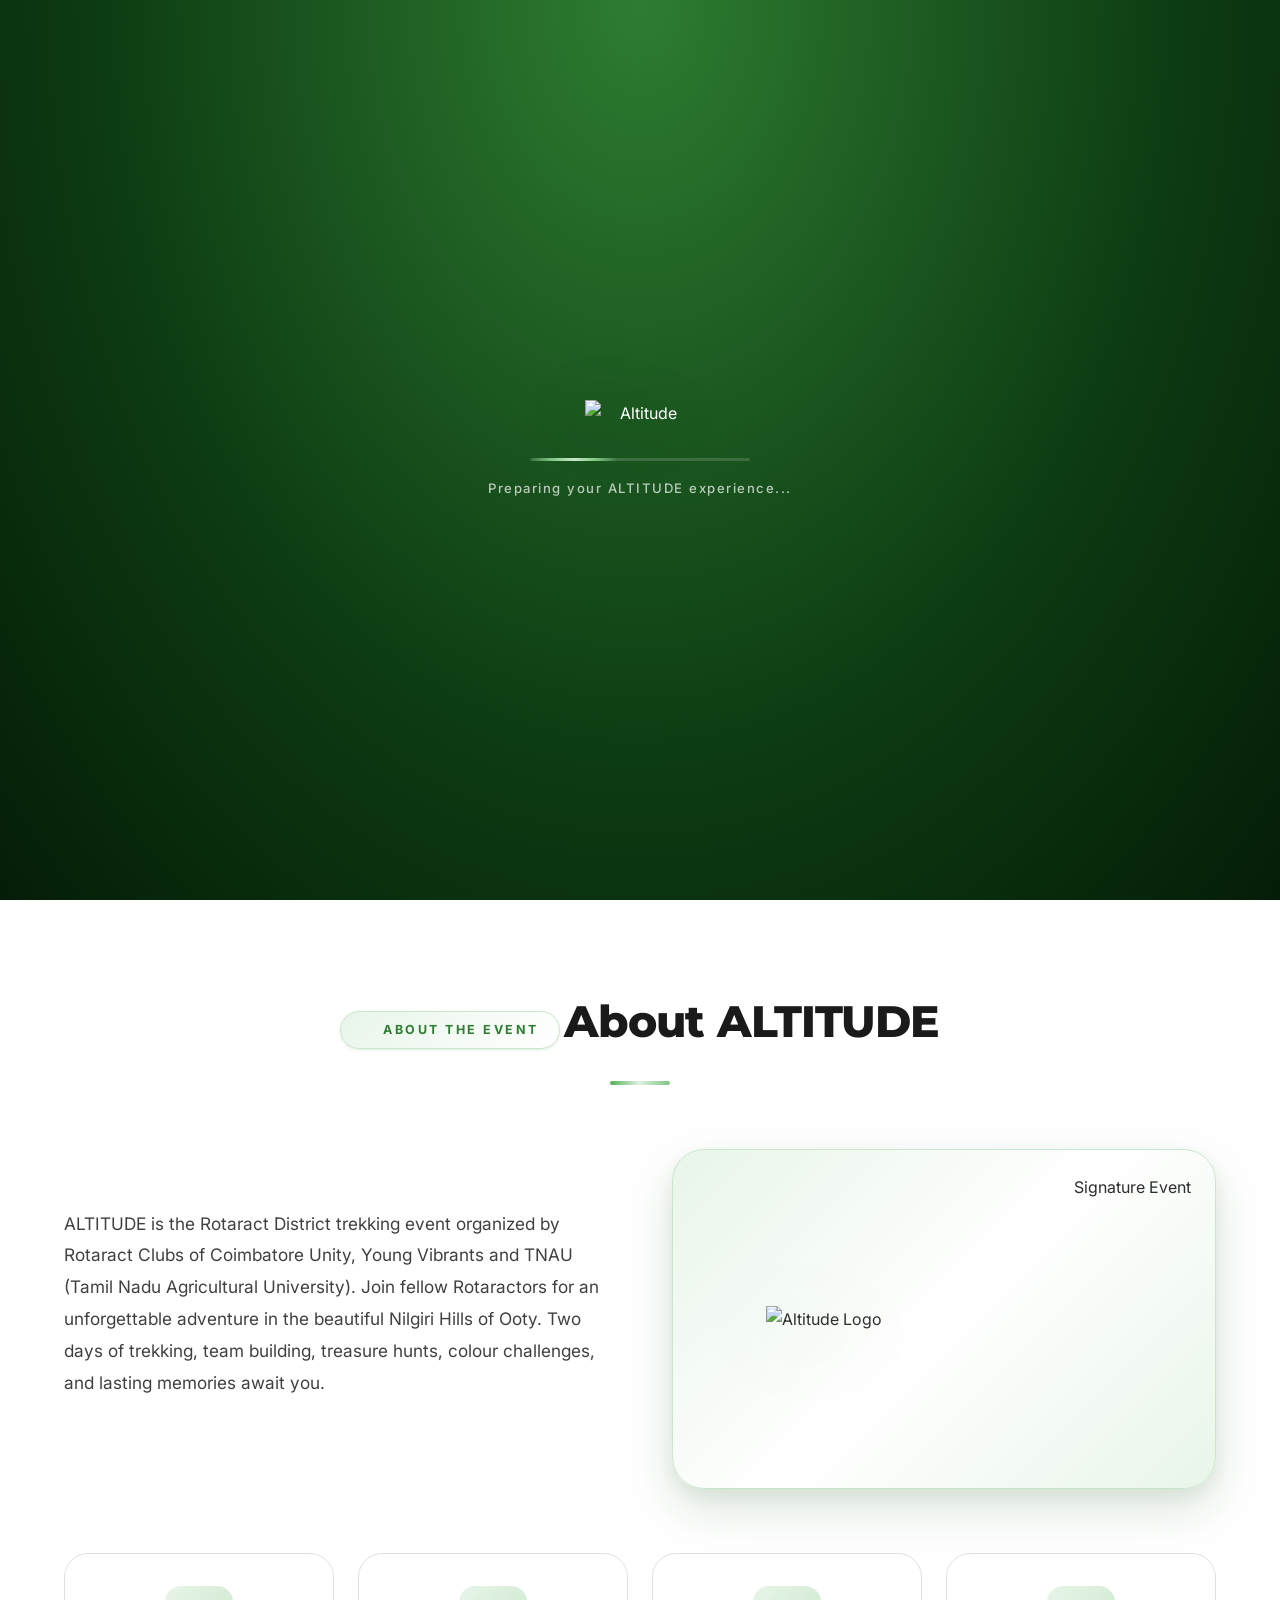
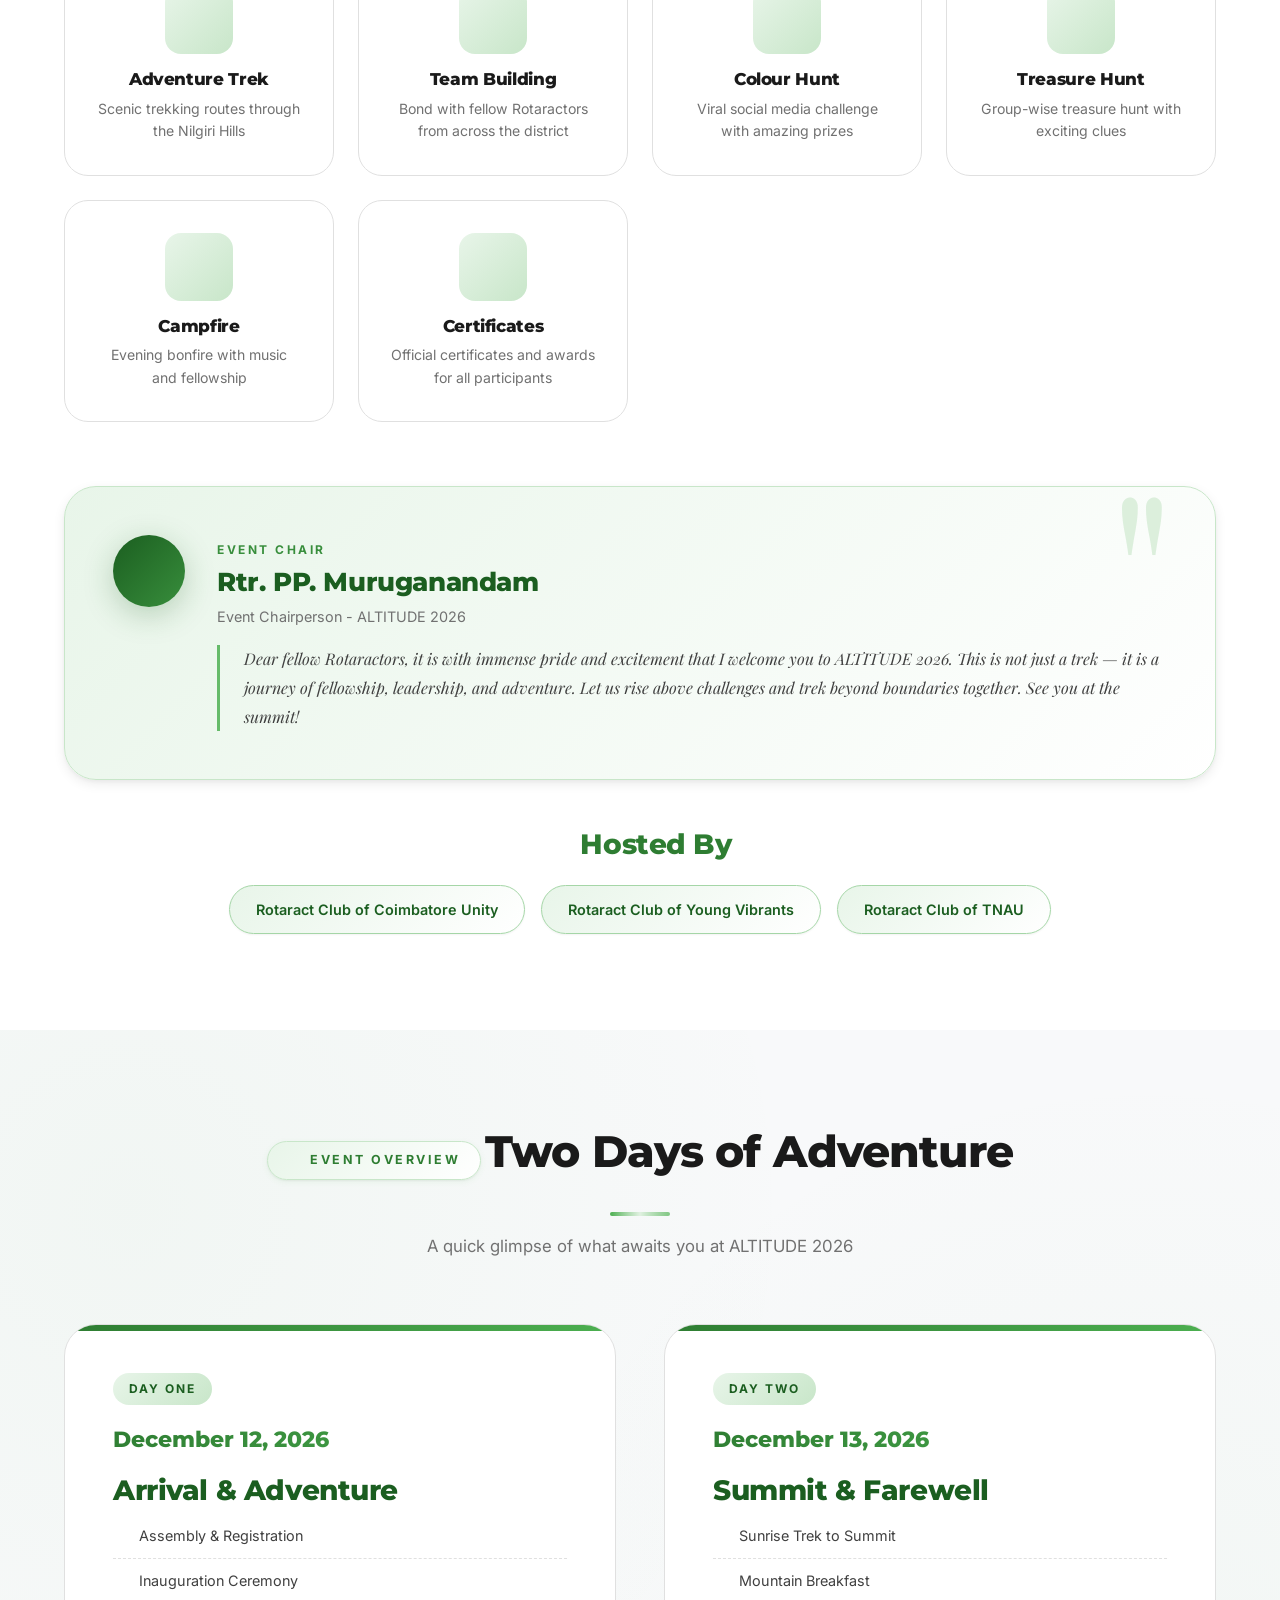
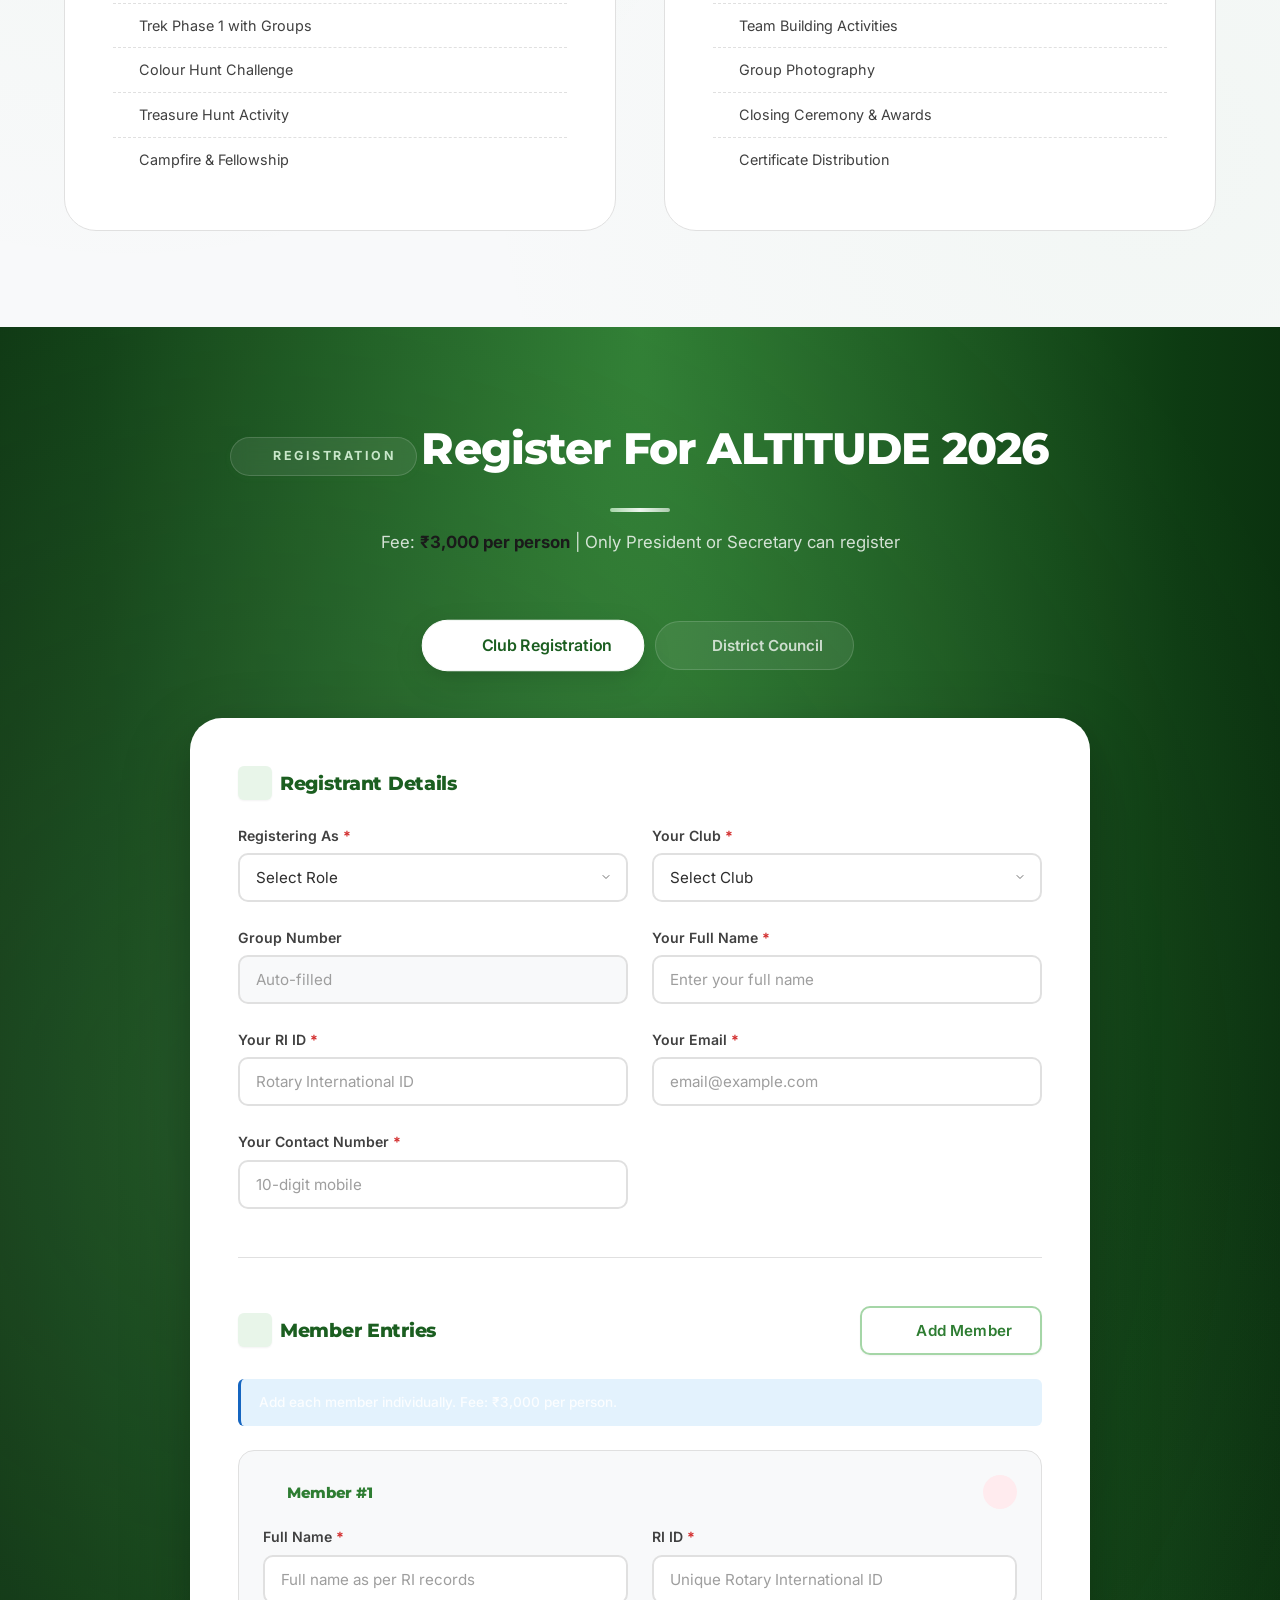
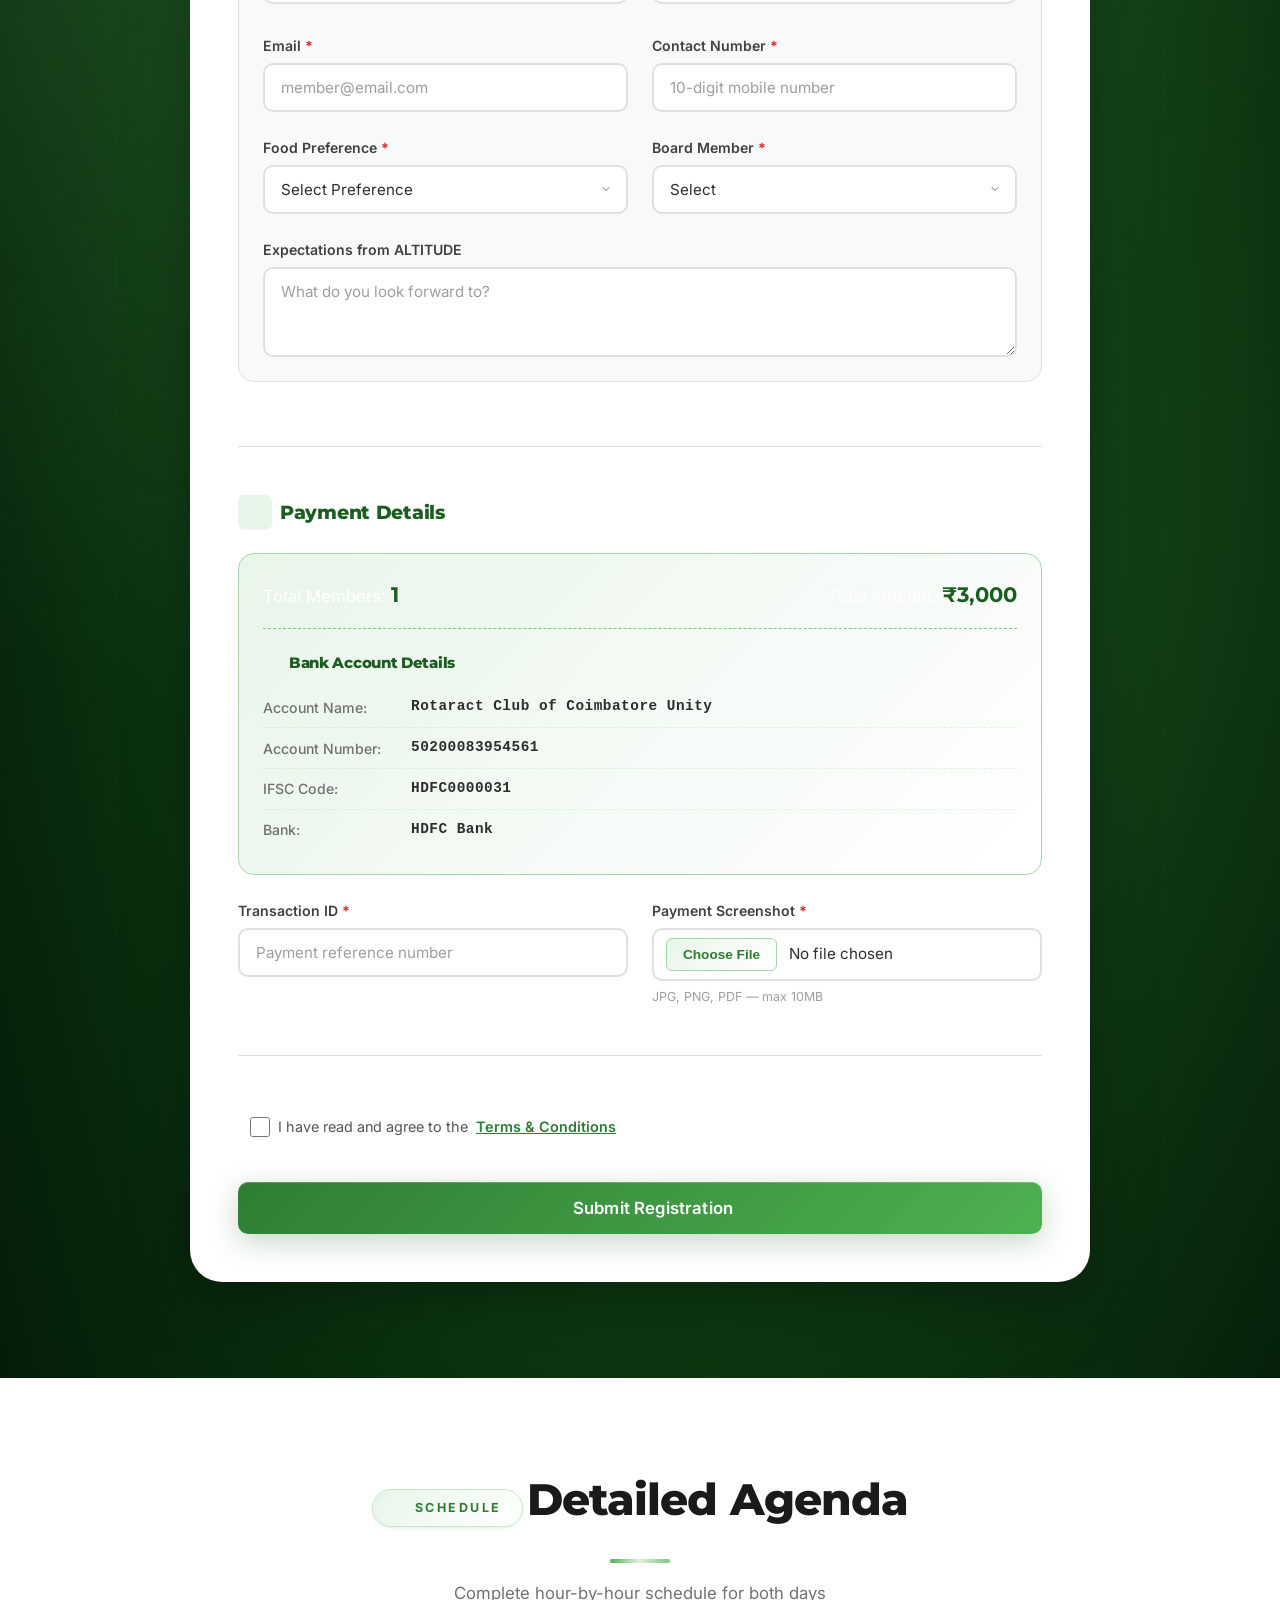
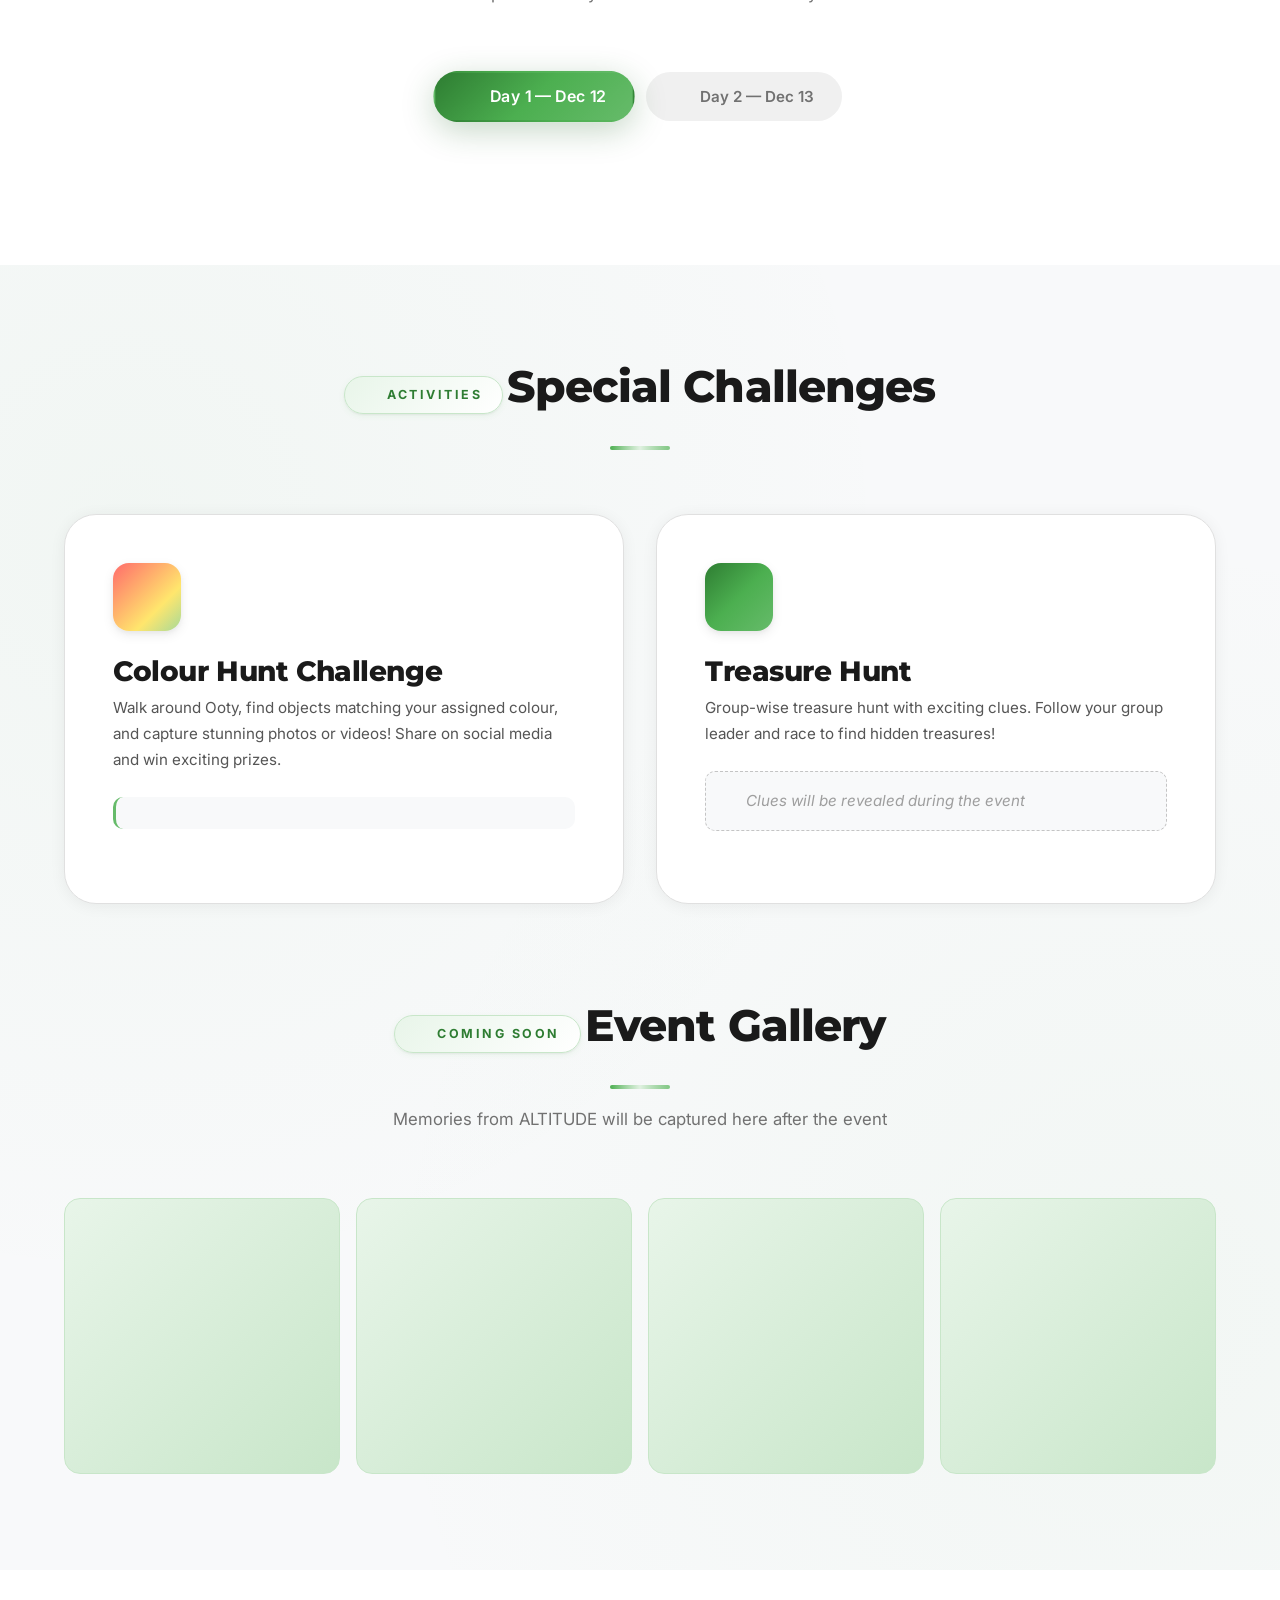
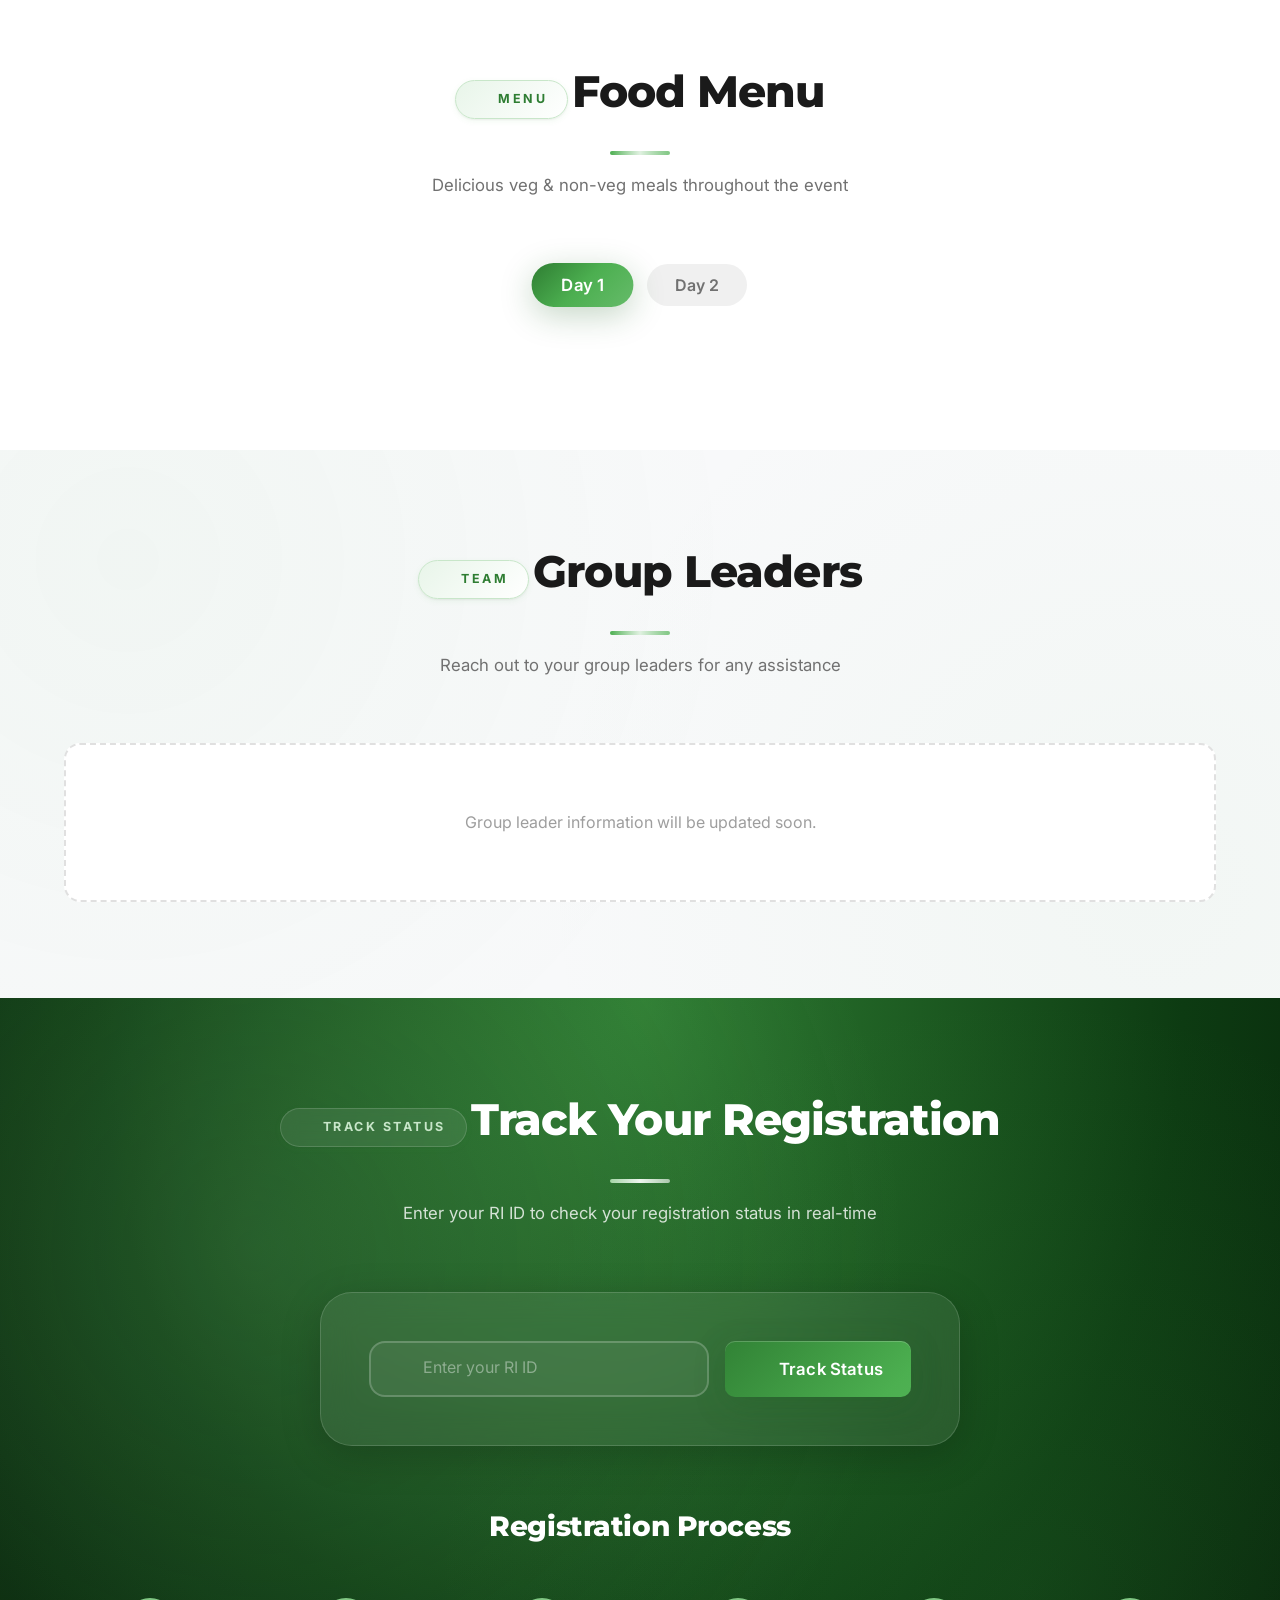
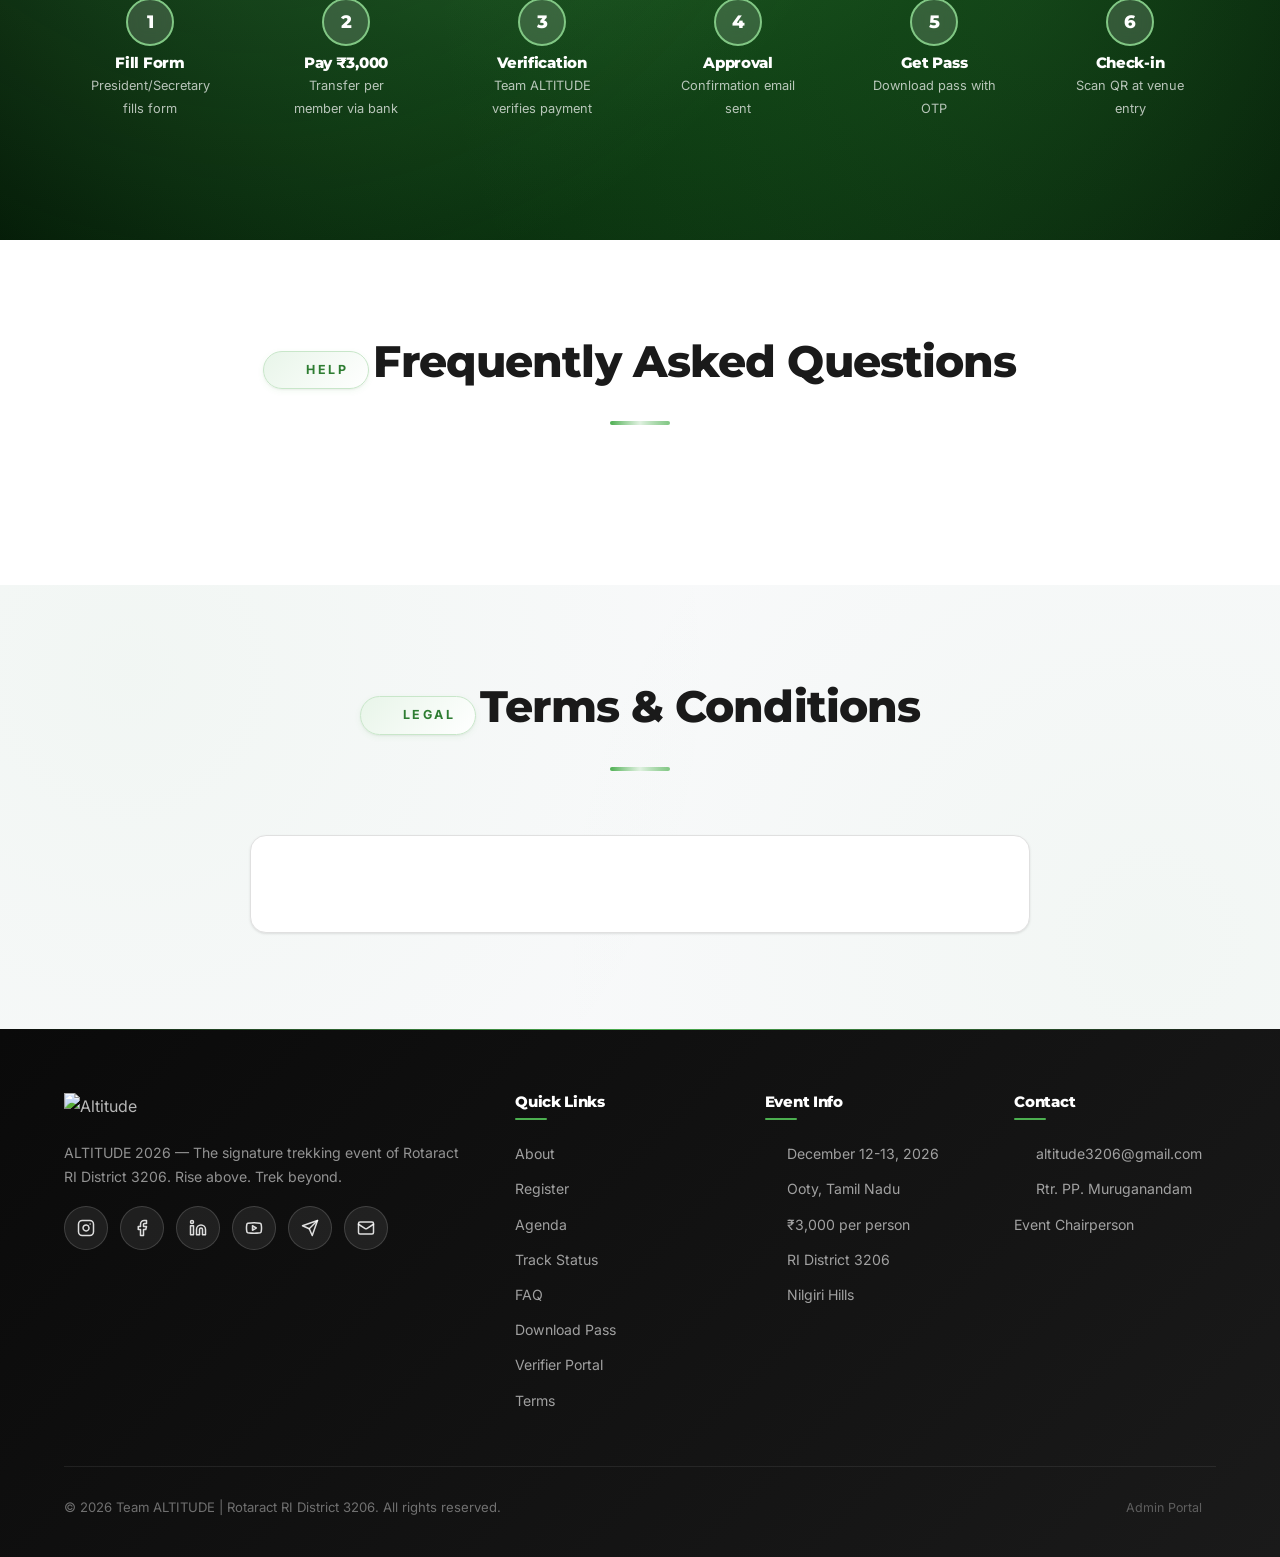
==== index.html @ aee6d39a "Add files via upload" ====
<!DOCTYPE html>
<html lang="en">
<head>
<meta charset="UTF-8" />
<meta name="viewport" content="width=device-width, initial-scale=1.0, maximum-scale=5.0" />
<meta name="description" content="ALTITUDE 2026 - Rotaract District 3206 Trekking Event at Ooty. Rise Above. Trek Beyond. December 12-13, 2026." />
<meta name="theme-color" content="#1B5E20" />
<meta name="keywords" content="Rotaract, District 3206, Trekking, Ooty, ALTITUDE, 2026, Coimbatore, Nilgiri" />
<meta name="author" content="Team ALTITUDE - Rotaract District 3206" />
<meta property="og:type" content="website" />
<meta property="og:title" content="ALTITUDE 2026 — Rotaract District Trekking" />
<meta property="og:description" content="Two-day trekking adventure in Ooty by Rotaract RI District 3206." />
<meta property="og:image" content="https://res.cloudinary.com/lczeyj8q/image/upload/f_auto/q_auto/Altitude_ColourAsset_1_2x-8.png" />
<meta name="twitter:card" content="summary_large_image" />

<title>ALTITUDE 2026 | Rotaract District 3206 Trekking Event — Ooty</title>

<link rel="icon" type="image/png" href="https://res.cloudinary.com/lczeyj8q/image/upload/f_auto/q_auto/Altitude_ColourAsset_1_2x-8.png" />
<link rel="apple-touch-icon" href="https://res.cloudinary.com/lczeyj8q/image/upload/f_auto/q_auto/Altitude_ColourAsset_1_2x-8.png" />

<link rel="preconnect" href="https://fonts.googleapis.com" />
<link rel="preconnect" href="https://fonts.gstatic.com" crossorigin />
<link rel="preconnect" href="https://res.cloudinary.com" />
<link href="https://fonts.googleapis.com/css2?family=Inter:wght@300;400;500;600;700;800&family=Montserrat:wght@400;600;700;800;900&family=Playfair+Display:wght@600;700;800;900&display=swap" rel="stylesheet" />
<link href="https://unpkg.com/aos@2.3.4/dist/aos.css" rel="stylesheet" />

<script src="https://unpkg.com/lucide@latest"></script>
<script src="https://cdn.jsdelivr.net/npm/@supabase/supabase-js@2"></script>
<script src="https://cdn.jsdelivr.net/npm/@emailjs/browser@4/dist/email.min.js"></script>

<link rel="stylesheet" href="css/styles.css" />

<style>
/* ============ PREMIUM UPGRADES ============ */
#particleCanvas { position: absolute; inset: 0; z-index: 1; pointer-events: none; }

.gradient-text {
  background: linear-gradient(135deg, #fff 0%, #A5D6A7 50%, #fff 100%);
  -webkit-background-clip: text;
  -webkit-text-fill-color: transparent;
  background-clip: text;
  background-size: 200% 200%;
  animation: gradShift 4s ease infinite;
}
@keyframes gradShift {
  0%, 100% { background-position: 0% 50%; }
  50% { background-position: 100% 50%; }
}

.glow-ring {
  position: absolute;
  width: 600px;
  height: 600px;
  border-radius: 50%;
  background: radial-gradient(circle, rgba(76,175,80,0.12) 0%, transparent 70%);
  top: 50%;
  left: 50%;
  transform: translate(-50%, -50%);
  pointer-events: none;
  z-index: 1;
  animation: glowPulse 4s ease-in-out infinite;
}
@keyframes glowPulse {
  0%, 100% { transform: translate(-50%, -50%) scale(1); opacity: 0.6; }
  50% { transform: translate(-50%, -50%) scale(1.25); opacity: 0.9; }
}

.float-element {
  position: absolute;
  border-radius: 50%;
  background: radial-gradient(circle, rgba(129,199,132,0.08), rgba(255,255,255,0.02));
  pointer-events: none;
  animation: floatBubble 15s ease-in-out infinite;
  backdrop-filter: blur(2px);
}
.float-element:nth-child(1) { width: 220px; height: 220px; top: 8%; left: 5%; animation-delay: 0s; }
.float-element:nth-child(2) { width: 180px; height: 180px; top: 60%; right: 10%; animation-delay: -5s; }
.float-element:nth-child(3) { width: 120px; height: 120px; top: 30%; right: 25%; animation-delay: -10s; }
.float-element:nth-child(4) { width: 90px; height: 90px; bottom: 20%; left: 20%; animation-delay: -7s; }
.float-element:nth-child(5) { width: 60px; height: 60px; top: 15%; right: 15%; animation-delay: -3s; }
@keyframes floatBubble {
  0%, 100% { transform: translate(0, 0) scale(1); }
  25% { transform: translate(30px, -40px) scale(1.08); }
  50% { transform: translate(-15px, -60px) scale(0.94); }
  75% { transform: translate(20px, -25px) scale(1.03); }
}

.mountain-silhouette { position: absolute; bottom: 0; left: 0; right: 0; height: 220px; z-index: 2; pointer-events: none; }
.mountain-silhouette svg { width: 100%; height: 100%; display: block; }

.back-to-top {
  position: fixed; bottom: 30px; right: 30px;
  width: 52px; height: 52px;
  border-radius: 50%;
  background: linear-gradient(135deg, #2E7D32, #4CAF50);
  color: #fff;
  display: flex; align-items: center; justify-content: center;
  box-shadow: 0 8px 30px rgba(27,94,32,0.4);
  z-index: 999;
  opacity: 0;
  transform: translateY(20px) scale(0.8);
  transition: all 0.4s cubic-bezier(0.34,1.56,0.64,1);
  cursor: pointer; border: none;
}
.back-to-top.visible { opacity: 1; transform: translateY(0) scale(1); }
.back-to-top:hover { transform: translateY(-4px) scale(1.05); box-shadow: 0 15px 40px rgba(27,94,32,0.55); }
.back-to-top i { width: 24px; height: 24px; }

.about-logo-showcase {
  width: 100%;
  display: flex; align-items: center; justify-content: center;
  padding: var(--space-3xl) var(--space-2xl);
  background: linear-gradient(135deg, #E8F5E9 0%, #fff 50%, #E8F5E9 100%);
  border-radius: var(--radius-2xl);
  border: 1px solid var(--green-100);
  box-shadow: 0 20px 50px rgba(27,94,32,0.15), 0 8px 20px rgba(27,94,32,0.08);
  position: relative; overflow: visible; min-height: 340px;
  transition: transform 0.4s ease;
}
.about-logo-showcase:hover { transform: translateY(-5px); }
.about-logo-showcase img {
  width: 80%; max-width: 380px; height: auto; object-fit: contain;
  filter: drop-shadow(0 15px 40px rgba(27,94,32,0.2));
  transition: transform 0.5s ease;
}
.about-logo-showcase:hover img { transform: scale(1.05) rotate(-2deg); }
.about-logo-showcase .image-badge { position: absolute; top: var(--space-lg); right: var(--space-lg); z-index: 2; }
@media(max-width:480px) { .about-logo-showcase { min-height: 240px; padding: var(--space-2xl) var(--space-lg); } .about-logo-showcase img { width: 70%; } }

/* ============ SOCIAL ICONS ============ */
.social-links { display: flex !important; gap: 12px !important; margin-top: 1rem !important; flex-wrap: wrap; }
.social-icon {
  width: 44px !important; height: 44px !important;
  border-radius: 50% !important;
  display: inline-flex !important; align-items: center !important; justify-content: center !important;
  background: rgba(255,255,255,0.08) !important;
  border: 1px solid rgba(255,255,255,0.15) !important;
  color: rgba(255,255,255,0.85) !important;
  transition: all 0.3s ease !important;
  text-decoration: none !important;
  position: relative; overflow: hidden;
}
.social-icon::before {
  content: ''; position: absolute; inset: 0;
  background: linear-gradient(135deg, #2E7D32, #4CAF50);
  border-radius: 50%; transform: scale(0);
  transition: transform 0.4s cubic-bezier(0.34,1.56,0.64,1);
  z-index: 0;
}
.social-icon:hover::before { transform: scale(1); }
.social-icon:hover {
  transform: translateY(-4px) rotate(8deg) !important;
  border-color: rgba(255,255,255,0.4) !important;
  color: #fff !important;
  box-shadow: 0 8px 20px rgba(76,175,80,0.5) !important;
}
.social-icon svg { width: 18px !important; height: 18px !important; color: currentColor !important; stroke: currentColor !important; position: relative; z-index: 1; fill: none; stroke-width: 2; }

/* ============ FEATURES GRID ============ */
.features-grid {
  display: grid; grid-template-columns: repeat(auto-fit, minmax(240px, 1fr));
  gap: var(--space-lg); margin: var(--space-3xl) 0;
}
.feature-card {
  background: var(--white); border: 1px solid var(--gray-200);
  border-radius: var(--radius-xl); padding: var(--space-xl);
  text-align: center; transition: all 0.4s cubic-bezier(0.25,1,0.5,1);
  position: relative; overflow: hidden;
}
.feature-card::before {
  content: ''; position: absolute; top: 0; left: 50%; transform: translateX(-50%);
  width: 0; height: 3px;
  background: linear-gradient(90deg, #2E7D32, #4CAF50, #81C784);
  transition: width 0.4s ease;
}
.feature-card:hover::before { width: 100%; }
.feature-card:hover { transform: translateY(-8px); border-color: var(--green-300); box-shadow: 0 20px 40px rgba(27,94,32,0.12); }
.feature-icon-wrap {
  width: 68px; height: 68px; margin: 0 auto var(--space-md);
  border-radius: var(--radius-lg);
  background: linear-gradient(135deg, #E8F5E9, #C8E6C9);
  display: flex; align-items: center; justify-content: center;
  transition: all 0.4s ease;
}
.feature-card:hover .feature-icon-wrap { background: linear-gradient(135deg, #2E7D32, #4CAF50); transform: rotate(-8deg) scale(1.08); }
.feature-icon-wrap i { width: 32px; height: 32px; color: var(--green-700); transition: color 0.4s ease; }
.feature-card:hover .feature-icon-wrap i { color: #fff; }
.feature-card h4 { font-size: 1.05rem; margin-bottom: var(--space-sm); color: var(--gray-900); }
.feature-card p { font-size: 0.88rem; color: var(--gray-500); line-height: 1.6; }

/* ============ GALLERY GRID ============ */
.gallery-preview-grid {
  display: grid; grid-template-columns: repeat(4, 1fr);
  gap: var(--space-md); margin-top: var(--space-2xl);
}
.gallery-item {
  aspect-ratio: 1;
  border-radius: var(--radius-lg);
  background: linear-gradient(135deg, #E8F5E9, #C8E6C9);
  display: flex; align-items: center; justify-content: center;
  position: relative; overflow: hidden; cursor: pointer;
  transition: all 0.4s ease;
  border: 1px solid var(--green-100);
}
.gallery-item::after {
  content: ''; position: absolute; inset: 0;
  background: linear-gradient(135deg, rgba(27,94,32,0.7), rgba(76,175,80,0.4));
  opacity: 0; transition: opacity 0.4s ease;
}
.gallery-item:hover { transform: scale(1.05); box-shadow: var(--shadow-xl); }
.gallery-item:hover::after { opacity: 1; }
.gallery-item i { width: 40px; height: 40px; color: var(--green-600); position: relative; z-index: 1; transition: all 0.4s ease; }
.gallery-item:hover i { color: #fff; transform: scale(1.2); }
@media(max-width:768px) { .gallery-preview-grid { grid-template-columns: repeat(2, 1fr); } }

/* ============ FLOATING CTA ============ */
.floating-cta {
  position: fixed; bottom: 30px; left: 30px;
  padding: 14px 22px;
  background: linear-gradient(135deg, #2E7D32, #4CAF50);
  color: #fff; border-radius: 50px;
  font-weight: 600; font-size: 0.9rem;
  box-shadow: 0 8px 30px rgba(27,94,32,0.4);
  display: inline-flex; align-items: center; gap: 8px;
  text-decoration: none; z-index: 998;
  opacity: 0; transform: translateY(20px);
  transition: all 0.4s cubic-bezier(0.34,1.56,0.64,1);
}
.floating-cta.visible { opacity: 1; transform: translateY(0); }
.floating-cta:hover { transform: translateY(-3px); box-shadow: 0 12px 35px rgba(27,94,32,0.55); }
.floating-cta i { width: 18px; height: 18px; }
@media(max-width:600px) {
  .floating-cta { bottom: 20px; left: 20px; padding: 12px 18px; font-size: 0.82rem; }
  .back-to-top { bottom: 20px; right: 20px; }
}

/* ============ TIMELINE OVERVIEW ============ */
.event-timeline-overview {
  display: grid; grid-template-columns: 1fr 1fr;
  gap: var(--space-2xl); margin-top: var(--space-2xl);
}
.timeline-day-card {
  background: var(--white); border: 1px solid var(--gray-200);
  border-radius: var(--radius-2xl); padding: var(--space-2xl);
  position: relative; overflow: hidden; transition: all 0.4s ease;
}
.timeline-day-card::before {
  content: ''; position: absolute; top: 0; left: 0; right: 0;
  height: 6px;
  background: linear-gradient(90deg, #2E7D32, #4CAF50);
}
.timeline-day-card:hover { transform: translateY(-6px); box-shadow: var(--shadow-xl); border-color: var(--green-300); }
.day-badge {
  display: inline-block; padding: 6px 16px;
  background: linear-gradient(135deg, #E8F5E9, #C8E6C9);
  color: var(--green-800); border-radius: 50px;
  font-size: 0.75rem; font-weight: 700;
  text-transform: uppercase; letter-spacing: 2px;
  margin-bottom: var(--space-md);
}
.timeline-day-card h3 { color: var(--green-800); margin-bottom: var(--space-sm); }
.day-date {
  font-family: var(--font-heading); font-size: 1.4rem; font-weight: 800;
  background: linear-gradient(135deg, #2E7D32, #4CAF50);
  -webkit-background-clip: text; -webkit-text-fill-color: transparent;
  background-clip: text; margin-bottom: var(--space-md);
}
.day-highlights { list-style: none; padding: 0; margin: 0; }
.day-highlights li {
  padding: 10px 0; border-bottom: 1px dashed var(--gray-200);
  color: var(--gray-700); font-size: 0.9rem;
  display: flex; align-items: center; gap: 10px;
}
.day-highlights li:last-child { border-bottom: none; }
.day-highlights li i { width: 16px; height: 16px; color: var(--green-600); flex-shrink: 0; }
@media(max-width:768px) { .event-timeline-overview { grid-template-columns: 1fr; } }

/* ============================================================
   PREMIUM COUNTDOWN — CREATIVE & ATTRACTIVE
   ============================================================ */
.countdown-showcase {
  margin: var(--space-2xl) auto 0;
  max-width: 900px;
  position: relative;
  padding: var(--space-lg) 0;
}

.countdown-label {
  display: inline-flex;
  align-items: center;
  gap: 10px;
  padding: 8px 20px;
  background: rgba(129, 199, 132, 0.15);
  border: 1px solid rgba(129, 199, 132, 0.3);
  border-radius: 50px;
  font-size: 0.7rem;
  font-weight: 700;
  text-transform: uppercase;
  letter-spacing: 3px;
  color: #A5D6A7;
  backdrop-filter: blur(10px);
  margin-bottom: var(--space-xl);
  position: relative;
  overflow: hidden;
}

.countdown-label::before {
  content: '';
  width: 8px;
  height: 8px;
  border-radius: 50%;
  background: #66BB6A;
  box-shadow: 0 0 12px #66BB6A;
  animation: livePulse 1.5s ease-in-out infinite;
}

@keyframes livePulse {
  0%, 100% { opacity: 1; transform: scale(1); }
  50% { opacity: 0.5; transform: scale(1.3); }
}

.countdown-label i {
  width: 14px;
  height: 14px;
}

.countdown-wrapper {
  display: flex;
  justify-content: center;
  align-items: center;
  gap: 12px;
  flex-wrap: wrap;
  perspective: 1000px;
}

.countdown-unit {
  position: relative;
  min-width: 130px;
}

.countdown-card {
  background: linear-gradient(145deg, rgba(255, 255, 255, 0.12), rgba(255, 255, 255, 0.04));
  backdrop-filter: blur(20px) saturate(180%);
  -webkit-backdrop-filter: blur(20px) saturate(180%);
  border: 1px solid rgba(255, 255, 255, 0.18);
  border-radius: 24px;
  padding: 26px 20px 20px;
  position: relative;
  overflow: hidden;
  transition: all 0.4s cubic-bezier(0.25, 1, 0.5, 1);
  box-shadow:
    0 20px 60px rgba(0, 0, 0, 0.3),
    inset 0 1px 0 rgba(255, 255, 255, 0.2),
    inset 0 -1px 0 rgba(0, 0, 0, 0.1);
}

.countdown-card::before {
  content: '';
  position: absolute;
  top: 0;
  left: 0;
  right: 0;
  height: 40%;
  background: linear-gradient(180deg, rgba(255, 255, 255, 0.1), transparent);
  border-radius: 24px 24px 0 0;
  pointer-events: none;
}

.countdown-card::after {
  content: '';
  position: absolute;
  top: -50%;
  left: -50%;
  width: 200%;
  height: 200%;
  background: conic-gradient(from 0deg, transparent 0deg, rgba(129, 199, 132, 0.15) 60deg, transparent 120deg);
  animation: countdownRotate 8s linear infinite;
  pointer-events: none;
  opacity: 0;
  transition: opacity 0.4s ease;
}

@keyframes countdownRotate {
  from { transform: rotate(0deg); }
  to { transform: rotate(360deg); }
}

.countdown-unit:hover .countdown-card {
  transform: translateY(-8px) scale(1.03);
  border-color: rgba(129, 199, 132, 0.5);
  box-shadow:
    0 30px 80px rgba(76, 175, 80, 0.3),
    inset 0 1px 0 rgba(255, 255, 255, 0.3);
}

.countdown-unit:hover .countdown-card::after { opacity: 1; }

.countdown-number {
  display: block;
  font-family: var(--font-heading);
  font-size: clamp(2.8rem, 6vw, 4.2rem);
  font-weight: 900;
  line-height: 1;
  text-align: center;
  background: linear-gradient(180deg, #FFFFFF 0%, #A5D6A7 100%);
  -webkit-background-clip: text;
  -webkit-text-fill-color: transparent;
  background-clip: text;
  text-shadow: 0 4px 30px rgba(129, 199, 132, 0.4);
  position: relative;
  z-index: 2;
  letter-spacing: -0.03em;
  font-variant-numeric: tabular-nums;
  transition: transform 0.3s ease;
}

.countdown-unit:hover .countdown-number { transform: scale(1.08); }

.countdown-unit-label {
  display: block;
  text-align: center;
  margin-top: 12px;
  font-size: 0.68rem;
  font-weight: 700;
  text-transform: uppercase;
  letter-spacing: 3px;
  color: rgba(165, 214, 167, 0.9);
  position: relative;
  z-index: 2;
}

.countdown-unit-icon {
  position: absolute;
  top: 12px;
  right: 12px;
  width: 20px;
  height: 20px;
  color: rgba(165, 214, 167, 0.4);
  z-index: 3;
  transition: all 0.4s ease;
}

.countdown-unit:hover .countdown-unit-icon {
  color: #81C784;
  transform: rotate(360deg);
}

.countdown-separator {
  display: flex;
  flex-direction: column;
  justify-content: center;
  gap: 8px;
  padding: 0 2px;
}

.countdown-separator .dot {
  width: 8px;
  height: 8px;
  border-radius: 50%;
  background: rgba(165, 214, 167, 0.5);
  box-shadow: 0 0 10px rgba(129, 199, 132, 0.5);
  animation: separatorBlink 1.2s ease-in-out infinite;
}

.countdown-separator .dot:nth-child(2) { animation-delay: 0.6s; }

@keyframes separatorBlink {
  0%, 100% { opacity: 0.3; transform: scale(0.9); }
  50% { opacity: 1; transform: scale(1.1); background: #66BB6A; box-shadow: 0 0 15px #66BB6A; }
}

.countdown-progress-ring {
  position: absolute;
  top: 50%;
  left: 50%;
  transform: translate(-50%, -50%);
  width: 100%;
  height: 100%;
  pointer-events: none;
  z-index: 1;
  opacity: 0.5;
}

.countdown-progress-ring circle {
  fill: none;
  stroke: rgba(129, 199, 132, 0.3);
  stroke-width: 1;
  stroke-dasharray: 4 6;
  animation: ringRotate 15s linear infinite;
  transform-origin: center;
}

@keyframes ringRotate {
  from { transform: rotate(0deg); }
  to { transform: rotate(360deg); }
}

.countdown-caption {
  text-align: center;
  margin-top: var(--space-lg);
  font-size: 0.85rem;
  color: rgba(255, 255, 255, 0.6);
  letter-spacing: 1.5px;
  font-weight: 500;
  display: inline-flex;
  align-items: center;
  justify-content: center;
  gap: 8px;
  width: 100%;
}

.countdown-caption i { width: 16px; height: 16px; color: #A5D6A7; }

/* Number flip animation */
.countdown-number.flip {
  animation: numberFlip 0.6s cubic-bezier(0.25, 1, 0.5, 1);
}

@keyframes numberFlip {
  0% { transform: translateY(0); opacity: 1; }
  50% { transform: translateY(-20px); opacity: 0; }
  51% { transform: translateY(20px); opacity: 0; }
  100% { transform: translateY(0); opacity: 1; }
}

/* Mobile responsive countdown */
@media (max-width: 768px) {
  .countdown-wrapper { gap: 8px; }
  .countdown-unit { min-width: 100px; }
  .countdown-card { padding: 20px 14px 16px; border-radius: 20px; }
  .countdown-separator { padding: 0; }
  .countdown-separator .dot { width: 6px; height: 6px; }
}

@media (max-width: 560px) {
  .countdown-wrapper { gap: 6px; }
  .countdown-unit { min-width: 72px; flex: 1 1 40%; max-width: 130px; }
  .countdown-card { padding: 18px 10px 14px; border-radius: 16px; }
  .countdown-number { font-size: 2rem; }
  .countdown-unit-label { font-size: 0.6rem; letter-spacing: 2px; margin-top: 8px; }
  .countdown-unit-icon { width: 14px; height: 14px; top: 8px; right: 8px; }
  .countdown-separator { display: none; }
  .countdown-label { font-size: 0.62rem; letter-spacing: 2px; padding: 6px 14px; margin-bottom: var(--space-lg); }
  .countdown-caption { font-size: 0.75rem; letter-spacing: 1px; }
}
</style>
</head>
<body>

<!-- ===== PRELOADER ===== -->
<div id="preloader">
  <div class="preloader-content">
    <img src="https://res.cloudinary.com/lczeyj8q/image/upload/f_auto/q_auto/Altitude_ColourAsset_1_2x-8.png" alt="Altitude" class="preloader-logo" />
    <div class="preloader-bar"><div class="preloader-progress"></div></div>
    <p>Preparing your ALTITUDE experience...</p>
  </div>
</div>

<!-- ===== BACK TO TOP ===== -->
<button id="backToTop" class="back-to-top" aria-label="Back to top">
  <i data-lucide="chevron-up"></i>
</button>

<!-- ===== FLOATING CTA ===== -->
<a href="#register" id="floatingCta" class="floating-cta">
  <i data-lucide="user-plus"></i>
  <span>Register Now</span>
</a>

<!-- ===== ANNOUNCEMENT ===== -->
<div id="announcementBar" class="announcement-bar" style="display:none;">
  <div class="container">
    <i data-lucide="megaphone"></i>
    <span id="announcementText"></span>
    <button class="close-announcement" onclick="document.getElementById('announcementBar').style.display='none'" aria-label="Close"><i data-lucide="x"></i></button>
  </div>
</div>

<!-- ===== NAVIGATION ===== -->
<nav class="navbar" id="navbar">
  <div class="container nav-container">
    <a href="#home" class="nav-logo" aria-label="ALTITUDE Home">
      <img src="https://res.cloudinary.com/lczeyj8q/image/upload/f_auto/q_auto/Altitude_WhiteAsset_2_2x-8.png" alt="ALTITUDE" id="navLogo" />
    </a>
    <ul class="nav-menu" id="navMenu">
      <li><a href="#home" class="nav-link active">Home</a></li>
      <li><a href="#about" class="nav-link">About</a></li>
      <li><a href="#agenda" class="nav-link">Agenda</a></li>
      <li><a href="#activities" class="nav-link">Activities</a></li>
      <li><a href="#food" class="nav-link">Food</a></li>
      <li><a href="#leaders" class="nav-link">Leaders</a></li>
      <li><a href="#tracker" class="nav-link">Tracker</a></li>
      <li><a href="#faq" class="nav-link">FAQ</a></li>
      <li><a href="#register" class="nav-link btn-nav-cta">Register Now</a></li>
      <li><a href="pass.html" class="nav-link btn-nav-pass"><i data-lucide="ticket"></i> My Pass</a></li>
      <li><a href="verify.html" class="nav-link btn-nav-verifier"><i data-lucide="scan-line"></i> Verifier</a></li>
    </ul>
    <button class="nav-toggle" id="navToggle" aria-label="Toggle menu">
      <span></span><span></span><span></span>
    </button>
  </div>
</nav>

<!-- ===== HERO ===== -->
<section id="home" class="hero">
  <canvas id="particleCanvas"></canvas>
  <div class="hero-bg-overlay parallax-layer" data-speed="0.3"></div>
  <div class="glow-ring"></div>
  <div class="float-element"></div>
  <div class="float-element"></div>
  <div class="float-element"></div>
  <div class="float-element"></div>
  <div class="float-element"></div>

  <div class="mountain-silhouette">
    <svg viewBox="0 0 1440 220" preserveAspectRatio="none" fill="none" xmlns="http://www.w3.org/2000/svg">
      <path d="M0 220L60 200C120 180 240 140 360 130C480 120 600 140 720 150C840 160 960 160 1080 145C1200 130 1320 100 1380 85L1440 70V220H0Z" fill="rgba(255,255,255,0.04)"/>
      <path d="M0 220L80 190C160 160 320 100 480 90C640 80 800 120 960 135C1120 150 1280 140 1360 135L1440 130V220H0Z" fill="rgba(255,255,255,0.06)"/>
      <path d="M0 220L120 200C240 180 480 140 720 145C960 150 1200 200 1320 210L1440 220V220H0Z" fill="rgba(0,0,0,0.15)"/>
    </svg>
  </div>

  <div class="container hero-container" style="position:relative;z-index:3;">
    <div class="hero-content" data-aos="fade-up" data-aos-duration="1000">
      <img src="https://res.cloudinary.com/lczeyj8q/image/upload/f_auto/q_auto/Altitude_WhiteAsset_2_2x-8.png" alt="Altitude Logo" class="hero-logo" />
      <p class="hero-tagline" id="heroSubtitle">Rotaract District 3206 Trekking Event</p>
      <h1 class="hero-title gradient-text">Rise Above. Trek Beyond.</h1>

      <div class="hero-meta" data-aos="fade-up" data-aos-delay="200">
        <div class="meta-item"><i data-lucide="calendar-days"></i><span id="heroDate">December 12-13, 2026</span></div>
        <div class="meta-item"><i data-lucide="map-pin"></i><span id="heroLocation">Ooty, Tamil Nadu</span></div>
        <div class="meta-item"><i data-lucide="mountain-snow"></i><span>Nilgiri Hills</span></div>
        <div class="meta-item"><i data-lucide="shield-check"></i><span>RI District 3206</span></div>
      </div>

      <div class="hero-cta" data-aos="fade-up" data-aos-delay="400">
        <a href="#register" class="btn btn-primary btn-large"><i data-lucide="user-plus"></i> Register Your Club</a>
        <a href="#about" class="btn btn-outline btn-large"><i data-lucide="info"></i> Explore Event</a>
        <a href="pass.html" class="btn btn-outline btn-large"><i data-lucide="ticket"></i> Download Pass</a>
      </div>

      <!-- ============ PREMIUM COUNTDOWN ============ -->
      <div class="countdown-showcase" data-aos="fade-up" data-aos-delay="600">
        <div class="countdown-label">
          <i data-lucide="clock"></i>
          <span>Live Countdown to Adventure</span>
        </div>

        <div class="countdown-wrapper" id="countdown">
          <div class="countdown-unit">
            <div class="countdown-card">
              <i data-lucide="calendar" class="countdown-unit-icon"></i>
              <svg class="countdown-progress-ring" viewBox="0 0 100 100"><circle cx="50" cy="50" r="48"/></svg>
              <span class="countdown-number" id="cd-days">00</span>
              <span class="countdown-unit-label">Days</span>
            </div>
          </div>

          <div class="countdown-separator">
            <div class="dot"></div>
            <div class="dot"></div>
          </div>

          <div class="countdown-unit">
            <div class="countdown-card">
              <i data-lucide="sun" class="countdown-unit-icon"></i>
              <svg class="countdown-progress-ring" viewBox="0 0 100 100"><circle cx="50" cy="50" r="48"/></svg>
              <span class="countdown-number" id="cd-hours">00</span>
              <span class="countdown-unit-label">Hours</span>
            </div>
          </div>

          <div class="countdown-separator">
            <div class="dot"></div>
            <div class="dot"></div>
          </div>

          <div class="countdown-unit">
            <div class="countdown-card">
              <i data-lucide="hourglass" class="countdown-unit-icon"></i>
              <svg class="countdown-progress-ring" viewBox="0 0 100 100"><circle cx="50" cy="50" r="48"/></svg>
              <span class="countdown-number" id="cd-mins">00</span>
              <span class="countdown-unit-label">Minutes</span>
            </div>
          </div>

          <div class="countdown-separator">
            <div class="dot"></div>
            <div class="dot"></div>
          </div>

          <div class="countdown-unit">
            <div class="countdown-card">
              <i data-lucide="zap" class="countdown-unit-icon"></i>
              <svg class="countdown-progress-ring" viewBox="0 0 100 100"><circle cx="50" cy="50" r="48"/></svg>
              <span class="countdown-number" id="cd-secs">00</span>
              <span class="countdown-unit-label">Seconds</span>
            </div>
          </div>
        </div>

        <div class="countdown-caption">
          <i data-lucide="mountain-snow"></i>
          <span>Until we conquer the Nilgiri peaks together</span>
        </div>
      </div>
    </div>
  </div>
  <div class="scroll-indicator"><span></span></div>
</section>

<!-- ===== ABOUT ===== -->
<section id="about" class="section section-white">
  <div class="container">
    <div class="section-header" data-aos="fade-up">
      <span class="section-tag"><i data-lucide="mountain-snow"></i> About the Event</span>
      <h2 class="section-title" id="aboutTitle">About ALTITUDE</h2>
      <div class="section-divider"></div>
    </div>
    <div class="about-grid">
      <div class="about-content" data-aos="fade-right" data-aos-duration="800">
        <p id="aboutContent">ALTITUDE is the Rotaract District trekking event organized by Rotaract Clubs of Coimbatore Unity, Young Vibrants and TNAU (Tamil Nadu Agricultural University). Join fellow Rotaractors for an unforgettable adventure in the beautiful Nilgiri Hills of Ooty. Two days of trekking, team building, treasure hunts, colour challenges, and lasting memories await you.</p>
        <div class="about-highlights" id="aboutHighlights"></div>
      </div>
      <div class="about-image" data-aos="fade-left" data-aos-duration="800">
        <div class="about-logo-showcase">
          <img src="https://res.cloudinary.com/lczeyj8q/image/upload/f_auto/q_auto/Altitude_ColourAsset_1_2x-8.png" alt="Altitude Logo" />
          <div class="image-badge"><i data-lucide="award"></i> Signature Event</div>
        </div>
      </div>
    </div>

    <div class="features-grid" data-aos="fade-up">
      <div class="feature-card">
        <div class="feature-icon-wrap"><i data-lucide="mountain"></i></div>
        <h4>Adventure Trek</h4>
        <p>Scenic trekking routes through the Nilgiri Hills</p>
      </div>
      <div class="feature-card">
        <div class="feature-icon-wrap"><i data-lucide="users"></i></div>
        <h4>Team Building</h4>
        <p>Bond with fellow Rotaractors from across the district</p>
      </div>
      <div class="feature-card">
        <div class="feature-icon-wrap"><i data-lucide="palette"></i></div>
        <h4>Colour Hunt</h4>
        <p>Viral social media challenge with amazing prizes</p>
      </div>
      <div class="feature-card">
        <div class="feature-icon-wrap"><i data-lucide="map"></i></div>
        <h4>Treasure Hunt</h4>
        <p>Group-wise treasure hunt with exciting clues</p>
      </div>
      <div class="feature-card">
        <div class="feature-icon-wrap"><i data-lucide="flame"></i></div>
        <h4>Campfire</h4>
        <p>Evening bonfire with music and fellowship</p>
      </div>
      <div class="feature-card">
        <div class="feature-icon-wrap"><i data-lucide="award"></i></div>
        <h4>Certificates</h4>
        <p>Official certificates and awards for all participants</p>
      </div>
    </div>

    <div class="event-chair-card" data-aos="zoom-in" data-aos-duration="600">
      <div class="chair-icon"><i data-lucide="user-round"></i></div>
      <div class="chair-content">
        <span class="chair-label" id="chairTitle">Event Chair</span>
        <h3 class="chair-name" id="chairName">Rtr. PP. Muruganandam</h3>
        <p class="chair-designation" id="chairDesignation">Event Chairperson - ALTITUDE 2026</p>
        <blockquote id="chairMessage">Dear fellow Rotaractors, it is with immense pride and excitement that I welcome you to ALTITUDE 2026. This is not just a trek — it is a journey of fellowship, leadership, and adventure. Let us rise above challenges and trek beyond boundaries together. See you at the summit!</blockquote>
      </div>
    </div>

    <div class="host-clubs" data-aos="fade-up">
      <h3><i data-lucide="handshake"></i> Hosted By</h3>
      <div class="host-clubs-list" id="hostClubsList">
        <div class="host-club-badge">Rotaract Club of Coimbatore Unity</div>
        <div class="host-club-badge">Rotaract Club of Young Vibrants</div>
        <div class="host-club-badge">Rotaract Club of TNAU</div>
      </div>
    </div>
  </div>
</section>

<!-- ===== EVENT OVERVIEW ===== -->
<section class="section section-light">
  <div class="container">
    <div class="section-header" data-aos="fade-up">
      <span class="section-tag"><i data-lucide="calendar-check"></i> Event Overview</span>
      <h2 class="section-title">Two Days of Adventure</h2>
      <div class="section-divider"></div>
      <p class="section-subtitle">A quick glimpse of what awaits you at ALTITUDE 2026</p>
    </div>

    <div class="event-timeline-overview">
      <div class="timeline-day-card" data-aos="fade-right">
        <span class="day-badge">Day One</span>
        <div class="day-date">December 12, 2026</div>
        <h3>Arrival & Adventure</h3>
        <ul class="day-highlights">
          <li><i data-lucide="check"></i> Assembly & Registration</li>
          <li><i data-lucide="check"></i> Inauguration Ceremony</li>
          <li><i data-lucide="check"></i> Trek Phase 1 with Groups</li>
          <li><i data-lucide="check"></i> Colour Hunt Challenge</li>
          <li><i data-lucide="check"></i> Treasure Hunt Activity</li>
          <li><i data-lucide="check"></i> Campfire & Fellowship</li>
        </ul>
      </div>
      <div class="timeline-day-card" data-aos="fade-left">
        <span class="day-badge">Day Two</span>
        <div class="day-date">December 13, 2026</div>
        <h3>Summit & Farewell</h3>
        <ul class="day-highlights">
          <li><i data-lucide="check"></i> Sunrise Trek to Summit</li>
          <li><i data-lucide="check"></i> Mountain Breakfast</li>
          <li><i data-lucide="check"></i> Team Building Activities</li>
          <li><i data-lucide="check"></i> Group Photography</li>
          <li><i data-lucide="check"></i> Closing Ceremony & Awards</li>
          <li><i data-lucide="check"></i> Certificate Distribution</li>
        </ul>
      </div>
    </div>
  </div>
</section>

<!-- ===== REGISTRATION ===== -->
<section id="register" class="section section-green">
  <div class="container">
    <div class="section-header" data-aos="fade-up">
      <span class="section-tag light"><i data-lucide="clipboard-list"></i> Registration</span>
      <h2 class="section-title white">Register For ALTITUDE 2026</h2>
      <div class="section-divider light"></div>
      <p class="section-subtitle white">Fee: <strong>₹3,000 per person</strong> | Only President or Secretary can register</p>
    </div>

    <div class="reg-tabs" data-aos="fade-up">
      <button class="reg-tab active" data-tab="club"><i data-lucide="users-round"></i> Club Registration</button>
      <button class="reg-tab" data-tab="dc"><i data-lucide="crown"></i> District Council</button>
    </div>

    <div class="reg-form-container active" id="tab-club" data-aos="fade-up">
      <form id="clubRegForm" class="reg-form" novalidate>
        <div class="form-section">
          <h3 class="form-section-title"><i data-lucide="user-cog"></i> Registrant Details</h3>
          <div class="form-grid">
            <div class="form-group">
              <label>Registering As <span class="req">*</span></label>
              <select name="registrant_role" required><option value="">Select Role</option><option value="President">President</option><option value="Secretary">Secretary</option></select>
            </div>
            <div class="form-group">
              <label>Your Club <span class="req">*</span></label>
              <select name="club_id" id="clubSelect" required><option value="">Select Club</option></select>
              <small id="slotsInfo" class="slots-info" style="display:none;"></small>
            </div>
            <div class="form-group">
              <label>Group Number</label>
              <input type="text" id="groupDisplay" readonly placeholder="Auto-filled" />
            </div>
            <div class="form-group">
              <label>Your Full Name <span class="req">*</span></label>
              <input type="text" name="registrant_name" required placeholder="Enter your full name" />
            </div>
            <div class="form-group">
              <label>Your RI ID <span class="req">*</span></label>
              <input type="text" name="registrant_ri_id" required placeholder="Rotary International ID" />
            </div>
            <div class="form-group">
              <label>Your Email <span class="req">*</span></label>
              <input type="email" name="registrant_email" required placeholder="email@example.com" />
            </div>
            <div class="form-group">
              <label>Your Contact Number <span class="req">*</span></label>
              <input type="tel" name="registrant_phone" pattern="[0-9]{10}" maxlength="10" required placeholder="10-digit mobile" />
            </div>
          </div>
        </div>

        <div class="form-section">
          <div class="section-flex">
            <h3 class="form-section-title"><i data-lucide="users"></i> Member Entries</h3>
            <button type="button" class="btn btn-secondary" id="addMemberBtn"><i data-lucide="plus-circle"></i> Add Member</button>
          </div>
          <p class="form-note">Add each member individually. Fee: ₹3,000 per person.</p>
          <div id="membersContainer"></div>
        </div>

        <div class="form-section">
          <h3 class="form-section-title"><i data-lucide="credit-card"></i> Payment Details</h3>
          <div class="payment-info">
            <div class="payment-total">
              <span>Total Members: <strong id="totalMembers">0</strong></span>
              <span>Total Amount: <strong>₹<span id="totalAmount">0</span></strong></span>
            </div>
            <div class="bank-details">
              <h4><i data-lucide="banknote"></i> Bank Account Details</h4>
              <div class="bank-row"><span>Account Name:</span><strong>Rotaract Club of Coimbatore Unity</strong></div>
              <div class="bank-row"><span>Account Number:</span><strong>50200083954561</strong></div>
              <div class="bank-row"><span>IFSC Code:</span><strong>HDFC0000031</strong></div>
              <div class="bank-row"><span>Bank:</span><strong>HDFC Bank</strong></div>
            </div>
          </div>
          <div class="form-grid">
            <div class="form-group">
              <label>Transaction ID <span class="req">*</span></label>
              <input type="text" name="transaction_id" required placeholder="Payment reference number" />
            </div>
            <div class="form-group">
              <label>Payment Screenshot <span class="req">*</span></label>
              <input type="file" name="payment_screenshot" accept="image/*,application/pdf" required />
              <small>JPG, PNG, PDF — max 10MB</small>
            </div>
          </div>
        </div>

        <div class="form-terms">
          <label><input type="checkbox" required /> I have read and agree to the <a href="#terms">Terms & Conditions</a></label>
        </div>
        <button type="submit" class="btn btn-primary btn-large btn-block" id="submitClubReg"><i data-lucide="send"></i> Submit Registration</button>
      </form>
    </div>

    <div class="reg-form-container" id="tab-dc">
      <form id="dcRegForm" class="reg-form" novalidate>
        <div class="form-section">
          <h3 class="form-section-title"><i data-lucide="crown"></i> District Council Details</h3>
          <div class="form-grid">
            <div class="form-group"><label>Full Name <span class="req">*</span></label><input type="text" name="full_name" required placeholder="Full name" /></div>
            <div class="form-group"><label>RI ID <span class="req">*</span></label><input type="text" name="ri_id" required placeholder="Rotary International ID" /></div>
            <div class="form-group"><label>Portfolio / Designation <span class="req">*</span></label><input type="text" name="portfolio" placeholder="e.g. District Rotaract Representative" required /></div>
            <div class="form-group"><label>Home Club</label><input type="text" name="club_name" placeholder="Your Rotaract Club" /></div>
            <div class="form-group"><label>Email <span class="req">*</span></label><input type="email" name="email" required placeholder="email@example.com" /></div>
            <div class="form-group"><label>Contact Number <span class="req">*</span></label><input type="tel" name="contact_number" pattern="[0-9]{10}" maxlength="10" required placeholder="10-digit mobile" /></div>
            <div class="form-group"><label>Food Preference <span class="req">*</span></label><select name="food_preference" required><option value="">Select</option><option value="VEG">Vegetarian</option><option value="NON-VEG">Non-Vegetarian</option></select></div>
            <div class="form-group full-width"><label>Expectations from ALTITUDE</label><textarea name="expectations" rows="3" placeholder="What do you look forward to?"></textarea></div>
          </div>
        </div>

        <div class="form-section">
          <h3 class="form-section-title"><i data-lucide="credit-card"></i> Payment Details</h3>
          <div class="payment-info">
            <div class="payment-total"><span>Registration Fee: <strong>₹3,000</strong></span></div>
            <div class="bank-details">
              <h4><i data-lucide="banknote"></i> Bank Account Details</h4>
              <div class="bank-row"><span>Account Name:</span><strong>Rotaract Club of Coimbatore Unity</strong></div>
              <div class="bank-row"><span>Account Number:</span><strong>50200083954561</strong></div>
              <div class="bank-row"><span>IFSC Code:</span><strong>HDFC0000031</strong></div>
              <div class="bank-row"><span>Bank:</span><strong>HDFC Bank</strong></div>
            </div>
          </div>
          <div class="form-grid">
            <div class="form-group"><label>Transaction ID <span class="req">*</span></label><input type="text" name="transaction_id" required placeholder="Payment reference" /></div>
            <div class="form-group"><label>Payment Screenshot <span class="req">*</span></label><input type="file" name="payment_screenshot" accept="image/*,application/pdf" required /></div>
          </div>
        </div>

        <div class="form-terms">
          <label><input type="checkbox" required /> I have read and agree to the <a href="#terms">Terms & Conditions</a></label>
        </div>
        <button type="submit" class="btn btn-primary btn-large btn-block" id="submitDcReg"><i data-lucide="send"></i> Submit Registration</button>
      </form>
    </div>
  </div>
</section>

<!-- ===== AGENDA ===== -->
<section id="agenda" class="section section-white">
  <div class="container">
    <div class="section-header" data-aos="fade-up">
      <span class="section-tag"><i data-lucide="calendar-clock"></i> Schedule</span>
      <h2 class="section-title">Detailed Agenda</h2>
      <div class="section-divider"></div>
      <p class="section-subtitle">Complete hour-by-hour schedule for both days</p>
    </div>
    <div class="agenda-tabs">
      <button class="agenda-tab active" data-day="1"><i data-lucide="sun"></i> Day 1 — Dec 12</button>
      <button class="agenda-tab" data-day="2"><i data-lucide="sunrise"></i> Day 2 — Dec 13</button>
    </div>
    <div class="agenda-timeline" id="agendaDay1"></div>
    <div class="agenda-timeline" id="agendaDay2" style="display:none;"></div>
  </div>
</section>

<!-- ===== ACTIVITIES ===== -->
<section id="activities" class="section section-light">
  <div class="container">
    <div class="section-header" data-aos="fade-up">
      <span class="section-tag"><i data-lucide="sparkles"></i> Activities</span>
      <h2 class="section-title">Special Challenges</h2>
      <div class="section-divider"></div>
    </div>
    <div class="activities-grid">
      <div class="activity-card colour-hunt-card" data-aos="fade-up">
        <div class="activity-icon"><i data-lucide="palette"></i></div>
        <h3 id="colourHuntTitle">Colour Hunt Challenge</h3>
        <p id="colourHuntDesc">Walk around Ooty, find objects matching your assigned colour, and capture stunning photos or videos! Share on social media and win exciting prizes.</p>
        <div class="activity-details" id="colourHuntDetails"></div>
        <div class="activity-hashtags" id="colourHuntTags"></div>
      </div>
      <div class="activity-card treasure-card" data-aos="fade-up" data-aos-delay="150">
        <div class="activity-icon"><i data-lucide="map"></i></div>
        <h3>Treasure Hunt</h3>
        <p>Group-wise treasure hunt with exciting clues. Follow your group leader and race to find hidden treasures!</p>
        <div id="treasureCluesContainer" class="treasure-clues">
          <p class="clue-placeholder"><i data-lucide="lock"></i> Clues will be revealed during the event</p>
        </div>
      </div>
    </div>

    <div class="section-header" data-aos="fade-up" style="margin-top:var(--space-4xl);">
      <span class="section-tag"><i data-lucide="camera"></i> Coming Soon</span>
      <h2 class="section-title">Event Gallery</h2>
      <div class="section-divider"></div>
      <p class="section-subtitle">Memories from ALTITUDE will be captured here after the event</p>
    </div>
    <div class="gallery-preview-grid" data-aos="fade-up">
      <div class="gallery-item"><i data-lucide="camera"></i></div>
      <div class="gallery-item"><i data-lucide="image"></i></div>
      <div class="gallery-item"><i data-lucide="video"></i></div>
      <div class="gallery-item"><i data-lucide="mountain-snow"></i></div>
    </div>
  </div>
</section>

<!-- ===== FOOD MENU ===== -->
<section id="food" class="section section-white">
  <div class="container">
    <div class="section-header" data-aos="fade-up">
      <span class="section-tag"><i data-lucide="utensils"></i> Menu</span>
      <h2 class="section-title">Food Menu</h2>
      <div class="section-divider"></div>
      <p class="section-subtitle">Delicious veg & non-veg meals throughout the event</p>
    </div>
    <div class="food-tabs">
      <button class="food-tab active" data-fday="1">Day 1</button>
      <button class="food-tab" data-fday="2">Day 2</button>
    </div>
    <div class="food-menu-container" id="foodMenuDay1"></div>
    <div class="food-menu-container" id="foodMenuDay2" style="display:none;"></div>
  </div>
</section>

<!-- ===== GROUP LEADERS ===== -->
<section id="leaders" class="section section-light">
  <div class="container">
    <div class="section-header" data-aos="fade-up">
      <span class="section-tag"><i data-lucide="user-round-cog"></i> Team</span>
      <h2 class="section-title">Group Leaders</h2>
      <div class="section-divider"></div>
      <p class="section-subtitle">Reach out to your group leaders for any assistance</p>
    </div>
    <div class="leaders-grid" id="leadersGrid">
      <div class="leader-placeholder">Group leader information will be updated soon.</div>
    </div>
  </div>
</section>

<!-- ===== INDIVIDUAL REGISTRATION TRACKER ===== -->
<section id="tracker" class="section section-green">
  <div class="container">
    <div class="section-header" data-aos="fade-up">
      <span class="section-tag light"><i data-lucide="search"></i> Track Status</span>
      <h2 class="section-title white">Track Your Registration</h2>
      <div class="section-divider light"></div>
      <p class="section-subtitle white">Enter your RI ID to check your registration status in real-time</p>
    </div>

    <div class="tracker-search-card" data-aos="fade-up">
      <form id="trackerForm" class="tracker-form">
        <div class="tracker-input-group">
          <div class="tracker-input-wrapper">
            <i data-lucide="badge"></i>
            <input type="text" id="trackerRiId" placeholder="Enter your RI ID" required autocomplete="off" />
          </div>
          <button type="submit" class="btn btn-primary btn-large" id="trackerSearchBtn">
            <i data-lucide="search"></i> Track Status
          </button>
        </div>
      </form>
    </div>

    <div id="trackerResult" class="tracker-result" style="display:none;" data-aos="fade-up"></div>

    <div id="trackerNotFound" class="tracker-not-found" style="display:none;" data-aos="fade-up">
      <div class="tracker-not-found-icon"><i data-lucide="search-x"></i></div>
      <h3>No Registration Found</h3>
      <p>We couldn't find any registration with this RI ID. Please verify your ID or register first.</p>
      <a href="#register" class="btn btn-outline"><i data-lucide="user-plus"></i> Register Now</a>
    </div>

    <div class="tracker-process" data-aos="fade-up" style="margin-top:var(--space-3xl);">
      <h3 class="white-text">Registration Process</h3>
      <div class="process-steps">
        <div class="step-item"><div class="step-num">1</div><h4>Fill Form</h4><p>President/Secretary fills form</p></div>
        <div class="step-item"><div class="step-num">2</div><h4>Pay ₹3,000</h4><p>Transfer per member via bank</p></div>
        <div class="step-item"><div class="step-num">3</div><h4>Verification</h4><p>Team ALTITUDE verifies payment</p></div>
        <div class="step-item"><div class="step-num">4</div><h4>Approval</h4><p>Confirmation email sent</p></div>
        <div class="step-item"><div class="step-num">5</div><h4>Get Pass</h4><p>Download pass with OTP</p></div>
        <div class="step-item"><div class="step-num">6</div><h4>Check-in</h4><p>Scan QR at venue entry</p></div>
      </div>
    </div>
  </div>
</section>

<!-- ===== FAQ ===== -->
<section id="faq" class="section section-white">
  <div class="container">
    <div class="section-header" data-aos="fade-up">
      <span class="section-tag"><i data-lucide="help-circle"></i> Help</span>
      <h2 class="section-title">Frequently Asked Questions</h2>
      <div class="section-divider"></div>
    </div>
    <div class="faq-container" id="faqContainer"></div>
  </div>
</section>

<!-- ===== TERMS ===== -->
<section id="terms" class="section section-light">
  <div class="container">
    <div class="section-header" data-aos="fade-up">
      <span class="section-tag"><i data-lucide="scroll-text"></i> Legal</span>
      <h2 class="section-title">Terms & Conditions</h2>
      <div class="section-divider"></div>
    </div>
    <div class="terms-container" data-aos="fade-up">
      <ol id="termsList"></ol>
    </div>
  </div>
</section>

<!-- ===== FOOTER ===== -->
<footer class="footer">
  <div class="container">
    <div class="footer-grid">
      <div class="footer-col">
        <img src="https://res.cloudinary.com/lczeyj8q/image/upload/f_auto/q_auto/Altitude_WhiteAsset_2_2x-8.png" alt="Altitude" class="footer-logo" />
        <p>ALTITUDE 2026 — The signature trekking event of Rotaract RI District 3206. Rise above. Trek beyond.</p>
        <div class="social-links">
          <a href="https://instagram.com" target="_blank" rel="noopener" class="social-icon" aria-label="Instagram">
            <svg xmlns="http://www.w3.org/2000/svg" viewBox="0 0 24 24" fill="none" stroke="currentColor" stroke-width="2" stroke-linecap="round" stroke-linejoin="round"><rect width="20" height="20" x="2" y="2" rx="5" ry="5"/><path d="M16 11.37A4 4 0 1 1 12.63 8 4 4 0 0 1 16 11.37z"/><line x1="17.5" x2="17.51" y1="6.5" y2="6.5"/></svg>
          </a>
          <a href="https://facebook.com" target="_blank" rel="noopener" class="social-icon" aria-label="Facebook">
            <svg xmlns="http://www.w3.org/2000/svg" viewBox="0 0 24 24" fill="none" stroke="currentColor" stroke-width="2" stroke-linecap="round" stroke-linejoin="round"><path d="M18 2h-3a5 5 0 0 0-5 5v3H7v4h3v8h4v-8h3l1-4h-4V7a1 1 0 0 1 1-1h3z"/></svg>
          </a>
          <a href="https://linkedin.com" target="_blank" rel="noopener" class="social-icon" aria-label="LinkedIn">
            <svg xmlns="http://www.w3.org/2000/svg" viewBox="0 0 24 24" fill="none" stroke="currentColor" stroke-width="2" stroke-linecap="round" stroke-linejoin="round"><path d="M16 8a6 6 0 0 1 6 6v7h-4v-7a2 2 0 0 0-2-2 2 2 0 0 0-2 2v7h-4v-7a6 6 0 0 1 6-6z"/><rect width="4" height="12" x="2" y="9"/><circle cx="4" cy="4" r="2"/></svg>
          </a>
          <a href="https://youtube.com" target="_blank" rel="noopener" class="social-icon" aria-label="YouTube">
            <svg xmlns="http://www.w3.org/2000/svg" viewBox="0 0 24 24" fill="none" stroke="currentColor" stroke-width="2" stroke-linecap="round" stroke-linejoin="round"><path d="M2.5 17a24.12 24.12 0 0 1 0-10 2 2 0 0 1 1.4-1.4 49.56 49.56 0 0 1 16.2 0A2 2 0 0 1 21.5 7a24.12 24.12 0 0 1 0 10 2 2 0 0 1-1.4 1.4 49.55 49.55 0 0 1-16.2 0A2 2 0 0 1 2.5 17"/><path d="m10 15 5-3-5-3z"/></svg>
          </a>
          <a href="https://wa.me/" target="_blank" rel="noopener" class="social-icon" aria-label="WhatsApp">
            <svg xmlns="http://www.w3.org/2000/svg" viewBox="0 0 24 24" fill="none" stroke="currentColor" stroke-width="2" stroke-linecap="round" stroke-linejoin="round"><path d="M22 2 11 13"/><path d="m22 2-7 20-4-9-9-4Z"/></svg>
          </a>
          <a href="mailto:altitude3206@gmail.com" class="social-icon" aria-label="Email">
            <svg xmlns="http://www.w3.org/2000/svg" viewBox="0 0 24 24" fill="none" stroke="currentColor" stroke-width="2" stroke-linecap="round" stroke-linejoin="round"><rect width="20" height="16" x="2" y="4" rx="2"/><path d="m22 7-8.97 5.7a1.94 1.94 0 0 1-2.06 0L2 7"/></svg>
          </a>
        </div>
      </div>
      <div class="footer-col">
        <h4>Quick Links</h4>
        <ul>
          <li><a href="#about">About</a></li>
          <li><a href="#register">Register</a></li>
          <li><a href="#agenda">Agenda</a></li>
          <li><a href="#tracker">Track Status</a></li>
          <li><a href="#faq">FAQ</a></li>
          <li><a href="pass.html">Download Pass</a></li>
          <li><a href="verify.html">Verifier Portal</a></li>
          <li><a href="#terms">Terms</a></li>
        </ul>
      </div>
      <div class="footer-col">
        <h4>Event Info</h4>
        <ul>
          <li><i data-lucide="calendar"></i> December 12-13, 2026</li>
          <li><i data-lucide="map-pin"></i> Ooty, Tamil Nadu</li>
          <li><i data-lucide="tag"></i> ₹3,000 per person</li>
          <li><i data-lucide="users"></i> RI District 3206</li>
          <li><i data-lucide="mountain-snow"></i> Nilgiri Hills</li>
        </ul>
      </div>
      <div class="footer-col">
        <h4>Contact</h4>
        <ul>
          <li><i data-lucide="mail"></i> altitude3206@gmail.com</li>
          <li><i data-lucide="user-round"></i> Rtr. PP. Muruganandam</li>
          <li>Event Chairperson</li>
        </ul>
      </div>
    </div>
    <div class="footer-bottom">
      <p>&copy; 2026 Team ALTITUDE | Rotaract RI District 3206. All rights reserved.</p>
      <p><a href="admin.html" class="admin-link"><i data-lucide="shield"></i> Admin Portal</a></p>
    </div>
  </div>
</footer>

<!-- ===== TOAST ===== -->
<div id="toast" class="toast"><i data-lucide="check-circle" class="toast-icon"></i><span id="toastMessage"></span></div>

<!-- ===== SUCCESS MODAL ===== -->
<div id="successModal" class="modal">
  <div class="modal-content">
    <div class="modal-success-icon"><i data-lucide="check-circle-2"></i></div>
    <h2>Registration Submitted!</h2>
    <p>Your registration has been received. Your Registration ID is:</p>
    <div class="registration-id-display" id="regIdDisplay"></div>
    <p class="modal-note">Please save this ID. Team ALTITUDE will verify your payment and approve your registration.</p>
    <button class="btn btn-primary" onclick="document.getElementById('successModal').classList.remove('active')">Continue</button>
  </div>
</div>

<!-- ===== LOADING ===== -->
<div id="loadingOverlay" class="loading-overlay">
  <div class="loading-spinner"></div>
  <p id="loadingText">Processing...</p>
</div>

<!-- ===== SCRIPTS ===== -->
<script src="https://unpkg.com/aos@2.3.4/dist/aos.js"></script>
<script src="js/config.js"></script>
<script src="js/app.js"></script>
<script src="js/registration.js"></script>

<script>
document.addEventListener('DOMContentLoaded', () => {
  AOS.init({ duration: 700, easing: 'ease-out', once: true, offset: 50 });
  lucide.createIcons();

  // Preloader
  setTimeout(() => {
    const p = document.getElementById('preloader');
    if (p) { p.style.opacity = '0'; p.style.transition = 'opacity 0.5s'; setTimeout(() => p.style.display = 'none', 500); }
  }, 1000);

  // Particle System
  const canvas = document.getElementById('particleCanvas');
  if (canvas) {
    const ctx = canvas.getContext('2d');
    let particles = [];
    function resize() { canvas.width = canvas.offsetWidth; canvas.height = canvas.offsetHeight; }
    resize();
    window.addEventListener('resize', resize);
    class P {
      constructor() { this.reset(); }
      reset() { this.x = Math.random()*canvas.width; this.y = Math.random()*canvas.height; this.s = Math.random()*2+0.5; this.dx = (Math.random()-0.5)*0.4; this.dy = (Math.random()-0.5)*0.4; this.o = Math.random()*0.25+0.05; }
      update() { this.x += this.dx; this.y += this.dy; if (this.x<0||this.x>canvas.width||this.y<0||this.y>canvas.height) this.reset(); }
      draw() { ctx.fillStyle = `rgba(255,255,255,${this.o})`; ctx.beginPath(); ctx.arc(this.x,this.y,this.s,0,Math.PI*2); ctx.fill(); }
    }
    const n = Math.min(80, Math.floor((canvas.width*canvas.height)/15000));
    for (let i=0; i<n; i++) particles.push(new P());
    function anim() { ctx.clearRect(0,0,canvas.width,canvas.height); particles.forEach(p=>{p.update();p.draw();}); requestAnimationFrame(anim); }
    anim();
  }

  // Back to top + Floating CTA
  const btt = document.getElementById('backToTop');
  const fcta = document.getElementById('floatingCta');
  window.addEventListener('scroll', () => {
    const scrolled = window.scrollY > 500;
    if (btt) btt.classList.toggle('visible', scrolled);
    if (fcta) fcta.classList.toggle('visible', scrolled && window.scrollY < document.body.scrollHeight - 1500);
  });
  if (btt) btt.addEventListener('click', () => window.scrollTo({ top: 0, behavior: 'smooth' }));

  // Parallax
  const hero = document.querySelector('.hero');
  if (hero && window.innerWidth > 768) {
    hero.addEventListener('mousemove', (e) => {
      const r = hero.getBoundingClientRect();
      const x = (e.clientX-r.left)/r.width-0.5;
      const y = (e.clientY-r.top)/r.height-0.5;
      hero.querySelectorAll('.parallax-layer').forEach(l => {
        const s = parseFloat(l.dataset.speed)||0.3;
        l.style.transform = `translate(${x*25*s}px, ${y*15*s}px)`;
      });
    });
  }

  // Countdown number flip animation on change
  const cdIds = ['cd-days', 'cd-hours', 'cd-mins', 'cd-secs'];
  const cdPrev = {};
  setInterval(() => {
    cdIds.forEach(id => {
      const el = document.getElementById(id);
      if (el && cdPrev[id] !== el.textContent) {
        cdPrev[id] = el.textContent;
        el.classList.remove('flip');
        void el.offsetWidth;
        el.classList.add('flip');
      }
    });
  }, 500);
});
</script>
</body>
</html>
---- css/styles.css ----
/* ============================================================
   ALTITUDE 2026 — PREMIUM DESIGN SYSTEM v5.0
   Rotaract District 3206 · Ooty Trekking Event
   Error-free · Production Ready
   ============================================================ */

:root {
  /* Greens */
  --green-950: #051D08;
  --green-900: #0D3B12;
  --green-850: #164118;
  --green-800: #1B5E20;
  --green-750: #256B29;
  --green-700: #2E7D32;
  --green-600: #388E3C;
  --green-500: #4CAF50;
  --green-400: #66BB6A;
  --green-300: #81C784;
  --green-200: #A5D6A7;
  --green-100: #C8E6C9;
  --green-50: #E8F5E9;
  --green-25: #F1F8F1;

  /* Neutrals */
  --black: #0A0A0A;
  --gray-950: #121212;
  --gray-900: #1A1A1A;
  --gray-850: #232323;
  --gray-800: #2D2D2D;
  --gray-700: #404040;
  --gray-600: #555555;
  --gray-500: #717171;
  --gray-400: #9E9E9E;
  --gray-300: #C4C4C4;
  --gray-200: #E0E0E0;
  --gray-150: #EAEAEA;
  --gray-100: #F0F0F0;
  --gray-50: #F8F9FA;
  --gray-25: #FCFCFD;
  --white: #FFFFFF;

  /* Semantic */
  --red: #D32F2F;
  --red-light: #FFEBEE;
  --orange: #F57C00;
  --orange-light: #FFF3E0;
  --blue: #1565C0;
  --blue-light: #E3F2FD;
  --yellow: #F9A825;
  --yellow-light: #FFFDE7;
  --purple: #7B1FA2;
  --teal: #00897B;
  --gold: #FF8F00;
  --pink: #E91E63;

  /* Gradients */
  --grad-hero: linear-gradient(135deg, #051D08 0%, #0D3B12 25%, #1B5E20 55%, #2E7D32 100%);
  --grad-hero-radial: radial-gradient(ellipse at top, #2E7D32 0%, #0D3B12 60%, #051D08 100%);
  --grad-green: linear-gradient(135deg, #1B5E20 0%, #388E3C 100%);
  --grad-green-lg: linear-gradient(135deg, #0D3B12 0%, #1B5E20 40%, #388E3C 100%);
  --grad-green-light: linear-gradient(135deg, #E8F5E9 0%, #FFFFFF 100%);
  --grad-btn: linear-gradient(135deg, #2E7D32 0%, #4CAF50 50%, #66BB6A 100%);
  --grad-btn-hover: linear-gradient(135deg, #4CAF50 0%, #66BB6A 50%, #81C784 100%);
  --grad-text: linear-gradient(135deg, #FFFFFF 0%, #A5D6A7 50%, #FFFFFF 100%);
  --grad-text-green: linear-gradient(135deg, #1B5E20 0%, #4CAF50 50%, #388E3C 100%);
  --grad-dark: linear-gradient(135deg, #0A0A0A 0%, #1A1A1A 100%);
  --grad-glass: linear-gradient(135deg, rgba(255,255,255,0.1), rgba(255,255,255,0.05));
  --grad-shine: linear-gradient(120deg, transparent 30%, rgba(255,255,255,0.4) 50%, transparent 70%);

  /* Typography */
  --font-heading: 'Montserrat', system-ui, -apple-system, sans-serif;
  --font-body: 'Inter', system-ui, -apple-system, sans-serif;
  --font-accent: 'Playfair Display', Georgia, serif;
  --font-mono: 'JetBrains Mono', 'SF Mono', 'Courier New', monospace;

  /* Spacing */
  --space-3xs: 0.125rem;
  --space-2xs: 0.25rem;
  --space-xs: 0.375rem;
  --space-sm: 0.5rem;
  --space-md: 1rem;
  --space-lg: 1.5rem;
  --space-xl: 2rem;
  --space-2xl: 3rem;
  --space-3xl: 4rem;
  --space-4xl: 6rem;
  --space-5xl: 8rem;

  /* Radius */
  --radius-xs: 4px;
  --radius-sm: 6px;
  --radius-md: 10px;
  --radius-lg: 16px;
  --radius-xl: 24px;
  --radius-2xl: 32px;
  --radius-full: 9999px;

  /* Shadows */
  --shadow-xs: 0 1px 2px rgba(0,0,0,0.05);
  --shadow-sm: 0 1px 3px rgba(0,0,0,0.08), 0 1px 2px rgba(0,0,0,0.04);
  --shadow-md: 0 4px 12px rgba(0,0,0,0.08), 0 2px 4px rgba(0,0,0,0.04);
  --shadow-lg: 0 10px 30px rgba(0,0,0,0.10), 0 4px 12px rgba(0,0,0,0.05);
  --shadow-xl: 0 20px 50px rgba(0,0,0,0.15), 0 8px 20px rgba(0,0,0,0.08);
  --shadow-2xl: 0 25px 75px rgba(0,0,0,0.20), 0 12px 30px rgba(0,0,0,0.12);
  --shadow-green: 0 8px 30px rgba(27,94,32,0.25);
  --shadow-green-lg: 0 16px 50px rgba(27,94,32,0.35);
  --shadow-glow: 0 0 40px rgba(76,175,80,0.5);
  --shadow-inner: inset 0 2px 4px rgba(0,0,0,0.06);
  --shadow-card: 0 2px 16px rgba(0,0,0,0.06);
  --shadow-focus: 0 0 0 4px rgba(76,175,80,0.18);

  /* Timing */
  --ease-out-quart: cubic-bezier(0.25, 1, 0.5, 1);
  --ease-out-back: cubic-bezier(0.34, 1.56, 0.64, 1);
  --ease-in-out-quart: cubic-bezier(0.76, 0, 0.24, 1);

  --transition-fast: 0.15s var(--ease-out-quart);
  --transition-base: 0.3s var(--ease-out-quart);
  --transition-slow: 0.5s var(--ease-out-quart);
  --transition-bounce: 0.5s var(--ease-out-back);

  /* Layout */
  --nav-height: 72px;
  --container-max: 1200px;
  --container-wide: 1400px;

  /* Blur */
  --blur-xs: 4px;
  --blur-sm: 8px;
  --blur-md: 16px;
  --blur-lg: 24px;

  /* Z-index */
  --z-nav: 1000;
  --z-modal: 10000;
  --z-toast: 99999;
  --z-preloader: 100000;
}

/* ==================== RESET ==================== */
*, *::before, *::after {
  margin: 0;
  padding: 0;
  box-sizing: border-box;
}

html {
  scroll-behavior: smooth;
  font-size: 16px;
  -webkit-text-size-adjust: 100%;
  scroll-padding-top: calc(var(--nav-height) + 20px);
  -webkit-tap-highlight-color: transparent;
}

body {
  font-family: var(--font-body);
  color: var(--gray-800);
  background: var(--white);
  line-height: 1.65;
  overflow-x: hidden;
  -webkit-font-smoothing: antialiased;
  -moz-osx-font-smoothing: grayscale;
  text-rendering: optimizeLegibility;
  min-height: 100vh;
}

img, svg, video, picture {
  max-width: 100%;
  height: auto;
  display: block;
}

a {
  text-decoration: none;
  color: inherit;
  transition: color var(--transition-fast);
}

ul, ol { list-style: none; }

button, input, select, textarea {
  font-family: inherit;
  font-size: inherit;
  color: inherit;
  border: none;
  outline: none;
  background: none;
}

button {
  cursor: pointer;
  user-select: none;
  -webkit-user-select: none;
}

::selection { background: var(--green-500); color: var(--white); }
::-moz-selection { background: var(--green-500); color: var(--white); }

:focus-visible {
  outline: 2px solid var(--green-500);
  outline-offset: 3px;
  border-radius: var(--radius-xs);
}

/* Scrollbar */
::-webkit-scrollbar { width: 10px; height: 10px; }
::-webkit-scrollbar-track { background: var(--gray-100); border-radius: 5px; }
::-webkit-scrollbar-thumb {
  background: linear-gradient(180deg, var(--green-400), var(--green-600));
  border-radius: 5px;
  border: 2px solid var(--gray-100);
}
::-webkit-scrollbar-thumb:hover {
  background: linear-gradient(180deg, var(--green-500), var(--green-700));
}
* {
  scrollbar-width: thin;
  scrollbar-color: var(--green-500) var(--gray-100);
}

/* ==================== TYPOGRAPHY ==================== */
h1, h2, h3, h4, h5, h6 {
  font-family: var(--font-heading);
  font-weight: 800;
  line-height: 1.15;
  color: var(--gray-900);
  letter-spacing: -0.02em;
}

h1 { font-size: clamp(2rem, 5vw, 3.5rem); letter-spacing: -0.03em; font-weight: 900; }
h2 { font-size: clamp(1.75rem, 4vw, 2.75rem); }
h3 { font-size: clamp(1.25rem, 3vw, 1.75rem); letter-spacing: -0.015em; }
h4 { font-size: clamp(1.1rem, 2.5vw, 1.35rem); }

p { color: var(--gray-600); line-height: 1.75; }
strong { color: var(--gray-900); font-weight: 700; }
code, pre { font-family: var(--font-mono); font-size: 0.9em; }

/* ==================== LAYOUT ==================== */
.container {
  width: 100%;
  max-width: var(--container-max);
  margin: 0 auto;
  padding: 0 var(--space-lg);
}

.container-wide { max-width: var(--container-wide); }

.section {
  padding: var(--space-4xl) 0;
  position: relative;
  overflow: hidden;
}

.section-white { background: var(--white); }

.section-light {
  background: var(--gray-50);
  background-image:
    radial-gradient(circle at 10% 20%, rgba(76,175,80,0.04) 0%, transparent 50%),
    radial-gradient(circle at 90% 80%, rgba(129,199,132,0.05) 0%, transparent 50%);
}

.section-green {
  background: var(--grad-hero-radial);
  color: var(--white);
  position: relative;
}

.section-green::before {
  content: '';
  position: absolute;
  inset: 0;
  background-image:
    radial-gradient(circle at 20% 30%, rgba(129,199,132,0.18) 0%, transparent 55%),
    radial-gradient(circle at 80% 70%, rgba(76,175,80,0.12) 0%, transparent 50%);
  pointer-events: none;
}

.section-green > .container { position: relative; z-index: 2; }
.section-green p { color: rgba(255,255,255,0.85); }

.section-header {
  text-align: center;
  margin-bottom: var(--space-3xl);
}

.section-tag {
  display: inline-flex;
  align-items: center;
  gap: var(--space-sm);
  font-size: 0.78rem;
  font-weight: 700;
  text-transform: uppercase;
  letter-spacing: 2.5px;
  color: var(--green-700);
  background: linear-gradient(135deg, var(--green-50), var(--white));
  padding: 8px 20px;
  border-radius: var(--radius-full);
  margin-bottom: var(--space-md);
  border: 1px solid var(--green-100);
  box-shadow: var(--shadow-xs), 0 2px 6px rgba(76,175,80,0.08);
  transition: all var(--transition-base);
  position: relative;
  overflow: hidden;
}

.section-tag::before {
  content: '';
  position: absolute;
  inset: 0;
  background: var(--grad-shine);
  transform: translateX(-100%);
  transition: transform 0.8s var(--ease-out-quart);
}

.section-tag:hover {
  transform: translateY(-2px);
  box-shadow: var(--shadow-sm), 0 6px 20px rgba(76,175,80,0.15);
  border-color: var(--green-300);
}

.section-tag:hover::before { transform: translateX(100%); }

.section-tag.light {
  color: var(--green-100);
  background: rgba(255,255,255,0.08);
  border-color: rgba(255,255,255,0.15);
  backdrop-filter: blur(var(--blur-sm));
  -webkit-backdrop-filter: blur(var(--blur-sm));
}

.section-tag i {
  width: 14px;
  height: 14px;
  position: relative;
  z-index: 1;
}

.section-title {
  margin-bottom: var(--space-sm);
  position: relative;
  display: inline-block;
}

.section-title.white { color: var(--white); }

.section-divider {
  width: 60px;
  height: 4px;
  background: linear-gradient(90deg, var(--green-500), var(--green-300));
  border-radius: 2px;
  margin: var(--space-md) auto;
  position: relative;
  overflow: hidden;
}

.section-divider::after {
  content: '';
  position: absolute;
  inset: 0;
  background: linear-gradient(90deg, transparent, rgba(255,255,255,0.8), transparent);
  animation: shimmer 2.5s infinite;
}

@keyframes shimmer {
  0% { transform: translateX(-100%); }
  100% { transform: translateX(200%); }
}

.section-divider.light {
  background: linear-gradient(90deg, var(--green-200), rgba(255,255,255,0.6));
}

.section-subtitle {
  font-size: 1.05rem;
  max-width: 640px;
  margin: 0 auto;
  color: var(--gray-500);
  line-height: 1.7;
}

.section-subtitle.white { color: rgba(255,255,255,0.8); }

/* ==================== BUTTONS ==================== */
.btn {
  display: inline-flex;
  align-items: center;
  justify-content: center;
  gap: var(--space-sm);
  padding: 13px 28px;
  font-weight: 600;
  font-size: 0.95rem;
  border-radius: var(--radius-md);
  transition: all var(--transition-base);
  white-space: nowrap;
  position: relative;
  overflow: hidden;
  cursor: pointer;
  border: none;
  text-decoration: none;
  isolation: isolate;
  letter-spacing: 0.01em;
}

.btn::before {
  content: '';
  position: absolute;
  top: 0;
  left: -100%;
  width: 100%;
  height: 100%;
  background: var(--grad-shine);
  transition: left 0.7s var(--ease-out-quart);
  z-index: 1;
  pointer-events: none;
}

.btn:hover::before { left: 100%; }

.btn > * {
  position: relative;
  z-index: 2;
}

.btn i {
  width: 18px;
  height: 18px;
  flex-shrink: 0;
}

.btn-primary {
  background: var(--grad-btn);
  color: var(--white);
  box-shadow: var(--shadow-green), inset 0 1px 0 rgba(255,255,255,0.2);
  background-size: 200% 200%;
  background-position: 0% 50%;
}

.btn-primary:hover {
  background-position: 100% 50%;
  transform: translateY(-3px);
  box-shadow: var(--shadow-green-lg);
}

.btn-primary:active {
  transform: translateY(-1px);
}

.btn-secondary {
  background: var(--white);
  color: var(--green-700);
  border: 2px solid var(--green-200);
  box-shadow: var(--shadow-xs);
}

.btn-secondary:hover {
  background: var(--green-50);
  border-color: var(--green-500);
  transform: translateY(-2px);
  box-shadow: var(--shadow-md);
}

.btn-outline {
  background: rgba(255,255,255,0.06);
  color: var(--white);
  border: 2px solid rgba(255,255,255,0.3);
  backdrop-filter: blur(var(--blur-sm));
  -webkit-backdrop-filter: blur(var(--blur-sm));
}

.btn-outline:hover {
  background: rgba(255,255,255,0.15);
  border-color: var(--white);
  transform: translateY(-3px);
}

.btn-danger {
  background: linear-gradient(135deg, #E53935, var(--red));
  color: var(--white);
  box-shadow: 0 8px 20px rgba(211,47,47,0.25);
}

.btn-danger:hover {
  transform: translateY(-3px);
  box-shadow: 0 12px 28px rgba(211,47,47,0.35);
}

.btn-large {
  padding: 16px 36px;
  font-size: 1.05rem;
}

.btn-small {
  padding: 8px 18px;
  font-size: 0.85rem;
}

.btn-block { width: 100%; }

.btn-icon {
  width: 40px;
  height: 40px;
  padding: 0;
  border-radius: var(--radius-md);
  display: inline-flex;
  align-items: center;
  justify-content: center;
  color: var(--gray-500);
  transition: all var(--transition-fast);
}

.btn-icon:hover {
  background: var(--green-50);
  color: var(--green-700);
  transform: scale(1.1);
}

.btn-icon i { width: 20px; height: 20px; }

.btn-link {
  display: inline-flex;
  align-items: center;
  gap: var(--space-xs);
  color: var(--green-700);
  font-weight: 600;
  font-size: 0.9rem;
  transition: all var(--transition-fast);
  padding: 4px 8px;
  border-radius: var(--radius-sm);
}

.btn-link:hover {
  color: var(--green-500);
  background: var(--green-50);
}

.btn-link i { width: 16px; height: 16px; }

/* ==================== PRELOADER ==================== */
#preloader {
  position: fixed;
  inset: 0;
  background: var(--grad-hero-radial);
  z-index: var(--z-preloader);
  display: flex;
  align-items: center;
  justify-content: center;
}

.preloader-content {
  text-align: center;
  color: var(--white);
}

.preloader-logo {
  width: 110px;
  height: auto;
  object-fit: contain;
  margin: 0 auto var(--space-xl);
  animation: pulseLogo 1.5s ease-in-out infinite;
  filter: drop-shadow(0 8px 30px rgba(0,0,0,0.4));
}

@keyframes pulseLogo {
  0%, 100% { opacity: 1; transform: scale(1); }
  50% { opacity: 0.85; transform: scale(0.94); }
}

.preloader-bar {
  width: 220px;
  height: 3px;
  background: rgba(255,255,255,0.15);
  border-radius: 2px;
  margin: 0 auto var(--space-md);
  overflow: hidden;
  position: relative;
}

.preloader-progress {
  position: absolute;
  width: 40%;
  height: 100%;
  background: linear-gradient(90deg, transparent, var(--green-300), var(--green-100), var(--green-300), transparent);
  border-radius: 2px;
  animation: preloaderSlide 1.4s ease-in-out infinite;
}

@keyframes preloaderSlide {
  0% { left: -40%; }
  100% { left: 100%; }
}

.preloader-content p {
  color: rgba(255,255,255,0.7);
  font-size: 0.82rem;
  letter-spacing: 1.5px;
  font-weight: 500;
}

/* ==================== ANNOUNCEMENT BAR ==================== */
.announcement-bar {
  background: linear-gradient(90deg, var(--green-950), var(--green-800), var(--green-950));
  color: var(--white);
  padding: 12px 0;
  font-size: 0.85rem;
  position: relative;
  z-index: 1001;
  overflow: hidden;
}

.announcement-bar::before {
  content: '';
  position: absolute;
  inset: 0;
  background: linear-gradient(90deg, transparent, rgba(129,199,132,0.2), transparent);
  animation: shimmer 4s infinite;
}

.announcement-bar .container {
  display: flex;
  align-items: center;
  gap: var(--space-sm);
  position: relative;
  z-index: 2;
}

.announcement-bar i {
  width: 16px;
  height: 16px;
  color: var(--yellow);
  flex-shrink: 0;
}

.close-announcement {
  margin-left: auto;
  color: rgba(255,255,255,0.6);
  padding: 4px;
  border-radius: var(--radius-xs);
  transition: all var(--transition-fast);
}

.close-announcement:hover {
  color: var(--white);
  background: rgba(255,255,255,0.1);
  transform: rotate(90deg);
}

.close-announcement i {
  width: 16px;
  height: 16px;
  color: rgba(255,255,255,0.8);
}

/* ==================== NAVIGATION ==================== */
.navbar {
  position: fixed;
  top: 0;
  left: 0;
  right: 0;
  height: var(--nav-height);
  z-index: var(--z-nav);
  transition: all var(--transition-base);
  background: rgba(10, 10, 10, 0.35);
  backdrop-filter: blur(var(--blur-md)) saturate(180%);
  -webkit-backdrop-filter: blur(var(--blur-md)) saturate(180%);
}

.navbar.scrolled {
  background: rgba(10, 10, 10, 0.85);
  backdrop-filter: blur(var(--blur-lg)) saturate(180%);
  -webkit-backdrop-filter: blur(var(--blur-lg)) saturate(180%);
  box-shadow: 0 4px 30px rgba(0,0,0,0.25);
  border-bottom: 1px solid rgba(255,255,255,0.05);
  height: 64px;
}

.navbar-simple {
  background: rgba(10, 10, 10, 0.9);
  backdrop-filter: blur(var(--blur-lg));
  -webkit-backdrop-filter: blur(var(--blur-lg));
}

.nav-container {
  display: flex;
  align-items: center;
  justify-content: space-between;
  height: 100%;
  gap: var(--space-md);
}

.nav-logo {
  display: flex;
  align-items: center;
  flex-shrink: 0;
}

.nav-logo img {
  height: 36px;
  width: auto;
  object-fit: contain;
  transition: transform var(--transition-base);
  display: block;
  filter: drop-shadow(0 2px 6px rgba(0,0,0,0.3));
}

.nav-logo:hover img { transform: scale(1.08); }

.nav-menu {
  display: flex;
  align-items: center;
  justify-content: flex-end;
  gap: 4px;
  list-style: none;
  margin: 0;
  padding: 0;
  flex: 1;
}

.nav-menu li {
  display: flex;
  align-items: center;
}

.nav-link {
  display: inline-flex;
  align-items: center;
  gap: 6px;
  padding: 9px 14px;
  font-size: 0.87rem;
  font-weight: 500;
  color: rgba(255,255,255,0.85);
  border-radius: var(--radius-sm);
  transition: all var(--transition-fast);
  white-space: nowrap;
  line-height: 1;
  position: relative;
}

.nav-link:hover,
.nav-link.active {
  color: var(--white);
  background: rgba(255,255,255,0.12);
}

.nav-link.active::after {
  content: '';
  position: absolute;
  bottom: 3px;
  left: 50%;
  transform: translateX(-50%);
  width: 20px;
  height: 2px;
  background: var(--green-400);
  border-radius: 2px;
  box-shadow: 0 0 8px var(--green-400);
}

.nav-link i {
  width: 14px;
  height: 14px;
  flex-shrink: 0;
}

.btn-nav-cta {
  background: var(--grad-btn) !important;
  color: var(--white) !important;
  font-weight: 600 !important;
  padding: 10px 22px !important;
  border-radius: var(--radius-full) !important;
  margin-left: 6px;
  box-shadow: 0 4px 15px rgba(76,175,80,0.4);
}

.btn-nav-cta:hover {
  transform: translateY(-2px);
  box-shadow: 0 8px 25px rgba(76,175,80,0.55);
}

.btn-nav-cta.active::after { display: none; }

.btn-nav-pass {
  display: inline-flex !important;
  align-items: center;
  gap: 5px;
  border: 1px solid rgba(255,255,255,0.3) !important;
  border-radius: var(--radius-full) !important;
  padding: 8px 16px !important;
  backdrop-filter: blur(var(--blur-sm));
  -webkit-backdrop-filter: blur(var(--blur-sm));
}

.btn-nav-pass:hover {
  border-color: rgba(255,255,255,0.5) !important;
}

.btn-nav-pass i { width: 14px; height: 14px; }

.btn-nav-verifier {
  display: inline-flex !important;
  align-items: center;
  gap: 5px;
  border: 1px solid rgba(129, 199, 132, 0.5) !important;
  border-radius: var(--radius-full) !important;
  padding: 8px 16px !important;
  background: rgba(76, 175, 80, 0.15) !important;
  color: var(--green-200) !important;
  font-weight: 600 !important;
  backdrop-filter: blur(var(--blur-sm));
  -webkit-backdrop-filter: blur(var(--blur-sm));
  transition: all var(--transition-base) !important;
}

.btn-nav-verifier:hover {
  background: rgba(76, 175, 80, 0.3) !important;
  border-color: var(--green-300) !important;
  color: var(--white) !important;
  transform: translateY(-2px);
  box-shadow: 0 4px 15px rgba(76,175,80,0.35);
}

.btn-nav-verifier i { width: 14px; height: 14px; }

.nav-toggle {
  display: none;
  flex-direction: column;
  gap: 5px;
  padding: 8px;
  z-index: 1002;
  border: none;
  cursor: pointer;
  background: none;
}

.nav-toggle span {
  display: block;
  width: 24px;
  height: 2px;
  background: var(--white);
  border-radius: 2px;
  transition: all var(--transition-base);
}

.nav-toggle.active span:nth-child(1) { transform: rotate(45deg) translate(6px, 6px); }
.nav-toggle.active span:nth-child(2) { opacity: 0; transform: translateX(20px); }
.nav-toggle.active span:nth-child(3) { transform: rotate(-45deg) translate(6px, -6px); }

/* ==================== HERO ==================== */
.hero {
  min-height: 100vh;
  display: flex;
  align-items: center;
  justify-content: center;
  position: relative;
  background: var(--grad-hero-radial);
  overflow: hidden;
  padding-top: var(--nav-height);
}

.hero-bg-overlay {
  position: absolute;
  inset: 0;
  background:
    radial-gradient(ellipse at 20% 50%, rgba(76,175,80,0.18) 0%, transparent 55%),
    radial-gradient(ellipse at 80% 20%, rgba(129,199,132,0.14) 0%, transparent 50%),
    radial-gradient(ellipse at 50% 90%, rgba(27,94,32,0.4) 0%, transparent 60%);
}

.hero-container {
  position: relative;
  z-index: 3;
  text-align: center;
}

.hero-content {
  max-width: 820px;
  margin: 0 auto;
}

.hero-logo {
  width: clamp(120px, 22vw, 200px);
  height: auto;
  object-fit: contain;
  margin: 0 auto var(--space-xl);
  filter: drop-shadow(0 8px 40px rgba(0,0,0,0.4));
  animation: heroLogoFloat 6s ease-in-out infinite;
}

@keyframes heroLogoFloat {
  0%, 100% { transform: translateY(0); }
  50% { transform: translateY(-10px); }
}

.hero-tagline {
  font-size: clamp(0.85rem, 2vw, 1.1rem);
  color: var(--green-200);
  text-transform: uppercase;
  letter-spacing: 5px;
  font-weight: 600;
  margin-bottom: var(--space-md);
  opacity: 0.95;
}

.hero-title {
  font-family: var(--font-heading);
  font-size: clamp(2.2rem, 6.5vw, 4.8rem);
  font-weight: 900;
  color: var(--white);
  line-height: 1.05;
  margin-bottom: var(--space-xl);
  text-shadow: 0 4px 40px rgba(0,0,0,0.4);
  letter-spacing: -0.03em;
}

.gradient-text {
  background: var(--grad-text);
  -webkit-background-clip: text;
  -webkit-text-fill-color: transparent;
  background-clip: text;
  color: transparent;
}

.hero-meta {
  display: flex;
  flex-wrap: wrap;
  justify-content: center;
  gap: var(--space-md);
  margin-bottom: var(--space-2xl);
}

.meta-item {
  display: flex;
  align-items: center;
  gap: var(--space-sm);
  color: rgba(255,255,255,0.9);
  font-size: 0.9rem;
  font-weight: 500;
  padding: 8px 18px;
  background: rgba(255,255,255,0.06);
  border: 1px solid rgba(255,255,255,0.12);
  border-radius: var(--radius-full);
  backdrop-filter: blur(var(--blur-sm));
  -webkit-backdrop-filter: blur(var(--blur-sm));
  transition: all var(--transition-base);
}

.meta-item:hover {
  background: rgba(255,255,255,0.12);
  border-color: rgba(255,255,255,0.25);
  transform: translateY(-3px);
}

.meta-item i {
  width: 16px;
  height: 16px;
  color: var(--green-300);
}

.hero-cta {
  display: flex;
  flex-wrap: wrap;
  justify-content: center;
  gap: var(--space-md);
  margin-bottom: var(--space-3xl);
}

.scroll-indicator {
  position: absolute;
  bottom: 30px;
  left: 50%;
  transform: translateX(-50%);
  z-index: 3;
}

.scroll-indicator span {
  display: block;
  width: 26px;
  height: 42px;
  border: 2px solid rgba(255,255,255,0.4);
  border-radius: 14px;
  position: relative;
}

.scroll-indicator span::after {
  content: '';
  width: 4px;
  height: 10px;
  background: var(--green-300);
  border-radius: 2px;
  position: absolute;
  top: 8px;
  left: 50%;
  transform: translateX(-50%);
  animation: scrollBounce 2s ease-in-out infinite;
  box-shadow: 0 0 12px var(--green-300);
}

@keyframes scrollBounce {
  0%, 100% { top: 8px; opacity: 1; }
  50% { top: 22px; opacity: 0.3; }
}

/* ==================== ABOUT ==================== */
.about-grid {
  display: grid;
  grid-template-columns: 1fr 1fr;
  gap: var(--space-3xl);
  align-items: center;
  margin-bottom: var(--space-3xl);
}

.about-content p {
  font-size: 1.08rem;
  margin-bottom: var(--space-xl);
  line-height: 1.85;
  color: var(--gray-700);
}

.about-highlights {
  display: grid;
  grid-template-columns: 1fr 1fr;
  gap: var(--space-md);
}

.highlight-item {
  display: flex;
  align-items: center;
  gap: var(--space-sm);
  padding: 14px 18px;
  background: var(--grad-green-light);
  border: 1px solid var(--green-100);
  border-radius: var(--radius-md);
  font-size: 0.9rem;
  font-weight: 500;
  color: var(--green-800);
  transition: all var(--transition-base);
  position: relative;
  overflow: hidden;
}

.highlight-item::before {
  content: '';
  position: absolute;
  top: 0;
  left: 0;
  width: 4px;
  height: 100%;
  background: var(--grad-btn);
  transform: scaleY(0);
  transform-origin: top;
  transition: transform var(--transition-base);
}

.highlight-item:hover::before { transform: scaleY(1); }

.highlight-item:hover {
  transform: translateY(-3px);
  box-shadow: var(--shadow-md);
  border-color: var(--green-300);
  padding-left: 22px;
}

.highlight-item i {
  width: 18px;
  height: 18px;
  color: var(--green-600);
  flex-shrink: 0;
}

/* Event Chair */
.event-chair-card {
  display: flex;
  align-items: flex-start;
  gap: var(--space-xl);
  background: var(--grad-green-light);
  border: 1px solid var(--green-100);
  border-radius: var(--radius-2xl);
  padding: var(--space-2xl);
  margin-bottom: var(--space-2xl);
  position: relative;
  overflow: hidden;
  box-shadow: var(--shadow-md);
  transition: all var(--transition-base);
}

.event-chair-card::before {
  content: '"';
  position: absolute;
  top: -30px;
  right: 40px;
  font-family: var(--font-accent);
  font-size: 220px;
  color: var(--green-100);
  line-height: 1;
  opacity: 0.6;
  pointer-events: none;
}

.event-chair-card:hover {
  box-shadow: var(--shadow-xl);
  transform: translateY(-3px);
  border-color: var(--green-200);
}

.chair-icon {
  width: 72px;
  height: 72px;
  background: var(--grad-green);
  border-radius: var(--radius-full);
  display: flex;
  align-items: center;
  justify-content: center;
  flex-shrink: 0;
  box-shadow: var(--shadow-green);
  position: relative;
  z-index: 2;
}

.chair-icon i {
  width: 32px;
  height: 32px;
  color: var(--white);
}

.chair-content {
  position: relative;
  z-index: 2;
  flex: 1;
}

.chair-label {
  font-size: 0.75rem;
  text-transform: uppercase;
  letter-spacing: 2.5px;
  color: var(--green-600);
  font-weight: 700;
}

.chair-name {
  font-size: 1.65rem;
  color: var(--green-800);
  margin: 6px 0;
  font-weight: 800;
}

.chair-designation {
  font-size: 0.9rem;
  color: var(--gray-500);
  margin-bottom: var(--space-md);
}

.chair-content blockquote {
  font-style: italic;
  color: var(--gray-700);
  border-left: 3px solid var(--green-400);
  padding-left: var(--space-lg);
  font-size: 1rem;
  line-height: 1.8;
  font-family: var(--font-accent);
}

/* Host Clubs */
.host-clubs { text-align: center; }

.host-clubs h3 {
  display: flex;
  align-items: center;
  justify-content: center;
  gap: var(--space-sm);
  margin-bottom: var(--space-lg);
  color: var(--green-700);
}

.host-clubs h3 i { width: 24px; height: 24px; }

.host-clubs-list {
  display: flex;
  flex-wrap: wrap;
  justify-content: center;
  gap: var(--space-md);
}

.host-club-badge {
  background: var(--grad-green-light);
  border: 1px solid var(--green-200);
  padding: 12px 26px;
  border-radius: var(--radius-full);
  font-weight: 600;
  font-size: 0.9rem;
  color: var(--green-800);
  transition: all var(--transition-base);
  box-shadow: var(--shadow-xs);
  position: relative;
  overflow: hidden;
}

.host-club-badge::before {
  content: '';
  position: absolute;
  inset: 0;
  background: var(--grad-btn);
  transform: scaleX(0);
  transform-origin: left;
  transition: transform 0.4s var(--ease-out-quart);
  z-index: 0;
}

.host-club-badge:hover::before { transform: scaleX(1); }

.host-club-badge:hover {
  color: var(--white);
  transform: translateY(-4px);
  border-color: var(--green-600);
  box-shadow: var(--shadow-green);
}

.host-club-badge > * {
  position: relative;
  z-index: 1;
}

/* ==================== REGISTRATION FORM ==================== */
.reg-tabs {
  display: flex;
  justify-content: center;
  gap: var(--space-md);
  margin-bottom: var(--space-2xl);
  flex-wrap: wrap;
}

.reg-tab {
  display: flex;
  align-items: center;
  gap: var(--space-sm);
  padding: 14px 30px;
  border-radius: var(--radius-full);
  font-weight: 600;
  font-size: 0.95rem;
  color: rgba(255,255,255,0.75);
  background: rgba(255,255,255,0.08);
  border: 1px solid rgba(255,255,255,0.15);
  transition: all var(--transition-base);
}

.reg-tab i { width: 18px; height: 18px; }

.reg-tab.active {
  background: var(--white);
  color: var(--green-800);
  border-color: var(--white);
  box-shadow: var(--shadow-lg);
  transform: scale(1.05);
}

.reg-tab:hover:not(.active) {
  background: rgba(255,255,255,0.15);
  color: var(--white);
  transform: translateY(-2px);
}

.reg-form-container { display: none; }

.reg-form-container.active {
  display: block;
  animation: fadeInUp 0.5s var(--ease-out-quart);
}

@keyframes fadeInUp {
  from { opacity: 0; transform: translateY(30px); }
  to { opacity: 1; transform: translateY(0); }
}

.reg-form {
  max-width: 900px;
  margin: 0 auto;
  background: var(--white);
  border-radius: var(--radius-2xl);
  padding: var(--space-2xl);
  box-shadow: var(--shadow-2xl);
}

.form-section {
  margin-bottom: var(--space-2xl);
  padding-bottom: var(--space-2xl);
  border-bottom: 1px solid var(--gray-200);
}

.form-section:last-of-type { border-bottom: none; }

.form-section-title {
  display: flex;
  align-items: center;
  gap: var(--space-sm);
  font-size: 1.2rem;
  color: var(--green-800);
  margin-bottom: var(--space-lg);
}

.form-section-title i {
  width: 22px;
  height: 22px;
  color: var(--green-600);
  background: var(--green-50);
  padding: 6px;
  border-radius: var(--radius-sm);
  box-sizing: content-box;
  box-shadow: var(--shadow-xs);
}

.section-flex {
  display: flex;
  align-items: center;
  justify-content: space-between;
  flex-wrap: wrap;
  gap: var(--space-md);
  margin-bottom: var(--space-lg);
}

.section-flex .form-section-title { margin-bottom: 0; }

.form-note {
  font-size: 0.85rem;
  color: var(--blue);
  margin-bottom: var(--space-lg);
  padding: 12px 18px;
  background: var(--blue-light);
  border-left: 3px solid var(--blue);
  border-radius: var(--radius-sm);
  font-weight: 500;
}

.form-grid {
  display: grid;
  grid-template-columns: repeat(auto-fit, minmax(260px, 1fr));
  gap: var(--space-lg);
}

.form-group {
  display: flex;
  flex-direction: column;
  gap: 6px;
  position: relative;
}

.form-group.full-width { grid-column: 1 / -1; }

.form-group label {
  font-size: 0.88rem;
  font-weight: 600;
  color: var(--gray-700);
  display: flex;
  align-items: center;
  gap: 4px;
}

.form-group label i {
  width: 14px;
  height: 14px;
  color: var(--gray-400);
}

.req {
  color: var(--red);
  font-weight: 700;
}

.form-group input,
.form-group select,
.form-group textarea {
  padding: 13px 16px;
  border: 2px solid var(--gray-200);
  border-radius: var(--radius-md);
  font-size: 0.95rem;
  color: var(--gray-800);
  background: var(--white);
  transition: all var(--transition-fast);
  font-family: inherit;
  width: 100%;
}

.form-group input:hover,
.form-group select:hover,
.form-group textarea:hover {
  border-color: var(--gray-300);
}

.form-group input:focus,
.form-group select:focus,
.form-group textarea:focus {
  border-color: var(--green-500);
  box-shadow: var(--shadow-focus);
}

.form-group input::placeholder,
.form-group textarea::placeholder {
  color: var(--gray-400);
}

.form-group input[readonly] {
  background: var(--gray-50);
  color: var(--gray-500);
  cursor: default;
}

.form-group select {
  appearance: none;
  background-image: url("data:image/svg+xml,%3Csvg xmlns='http://www.w3.org/2000/svg' width='12' height='12' viewBox='0 0 24 24' fill='none' stroke='%23717171' stroke-width='2' stroke-linecap='round' stroke-linejoin='round'%3E%3Cpath d='m6 9 6 6 6-6'/%3E%3C/svg%3E");
  background-repeat: no-repeat;
  background-position: right 14px center;
  padding-right: 36px;
  cursor: pointer;
}

.form-group textarea {
  resize: vertical;
  min-height: 90px;
}

.form-group input[type="file"] {
  padding: 8px 12px;
  cursor: pointer;
}

.form-group input[type="file"]::-webkit-file-upload-button {
  padding: 8px 16px;
  border: 1px solid var(--green-200);
  background: var(--grad-green-light);
  color: var(--green-700);
  border-radius: var(--radius-sm);
  font-weight: 600;
  font-size: 0.85rem;
  cursor: pointer;
  margin-right: 12px;
}

.form-group small {
  font-size: 0.78rem;
  color: var(--gray-400);
}

.slots-info {
  font-size: 0.8rem;
  font-weight: 600;
  color: var(--green-600);
}

/* Member Entry */
.member-entry {
  background: var(--gray-50);
  border: 1px solid var(--gray-200);
  border-radius: var(--radius-lg);
  padding: var(--space-lg);
  margin-bottom: var(--space-md);
  transition: all var(--transition-base);
}

.member-entry:hover {
  border-color: var(--green-300);
  box-shadow: var(--shadow-sm);
  background: var(--white);
}

.member-entry-header {
  display: flex;
  align-items: center;
  justify-content: space-between;
  margin-bottom: var(--space-md);
}

.member-entry-header h4 {
  font-size: 0.95rem;
  color: var(--green-700);
  display: flex;
  align-items: center;
  gap: var(--space-sm);
}

.member-entry-header h4 i { width: 16px; height: 16px; }

.remove-member-btn {
  width: 34px;
  height: 34px;
  border-radius: var(--radius-full);
  display: flex;
  align-items: center;
  justify-content: center;
  color: var(--red);
  background: var(--red-light);
  transition: all var(--transition-base);
}

.remove-member-btn:hover {
  background: var(--red);
  color: var(--white);
  transform: rotate(90deg) scale(1.1);
}

.remove-member-btn i { width: 16px; height: 16px; }

/* Payment */
.payment-info {
  background: var(--grad-green-light);
  border: 1px solid var(--green-200);
  border-radius: var(--radius-lg);
  padding: var(--space-lg);
  margin-bottom: var(--space-lg);
  position: relative;
  overflow: hidden;
}

.payment-total {
  display: flex;
  justify-content: space-between;
  flex-wrap: wrap;
  gap: var(--space-md);
  margin-bottom: var(--space-lg);
  padding-bottom: var(--space-md);
  border-bottom: 1px dashed var(--green-300);
  font-size: 1.05rem;
}

.payment-total strong {
  color: var(--green-800);
  font-size: 1.3rem;
  font-family: var(--font-heading);
}

.bank-details h4 {
  display: flex;
  align-items: center;
  gap: var(--space-sm);
  font-size: 0.95rem;
  color: var(--green-800);
  margin-bottom: var(--space-md);
}

.bank-details h4 i { width: 18px; height: 18px; }

.bank-row {
  display: flex;
  gap: var(--space-sm);
  font-size: 0.88rem;
  padding: 8px 0;
  align-items: center;
  border-bottom: 1px dashed rgba(76,175,80,0.15);
}

.bank-row:last-child { border-bottom: none; }

.bank-row span {
  color: var(--gray-500);
  min-width: 140px;
  font-weight: 500;
}

.bank-row strong {
  color: var(--gray-800);
  font-family: var(--font-mono);
  font-size: 0.9rem;
  letter-spacing: 0.5px;
}

.form-terms { margin: var(--space-xl) 0; }

.form-terms label {
  display: flex;
  align-items: flex-start;
  gap: var(--space-sm);
  font-size: 0.9rem;
  color: var(--gray-600);
  cursor: pointer;
  line-height: 1.5;
  padding: 12px;
  border-radius: var(--radius-md);
  transition: background var(--transition-fast);
}

.form-terms label:hover { background: var(--gray-50); }

.form-terms input[type="checkbox"] {
  width: 20px;
  height: 20px;
  margin-top: 1px;
  accent-color: var(--green-600);
  flex-shrink: 0;
}

.form-terms a {
  color: var(--green-700);
  font-weight: 600;
  text-decoration: underline;
}

/* ==================== AGENDA ==================== */
.agenda-tabs {
  display: flex;
  justify-content: center;
  gap: var(--space-md);
  margin-bottom: var(--space-2xl);
  flex-wrap: wrap;
}

.agenda-tab {
  display: flex;
  align-items: center;
  gap: var(--space-sm);
  padding: 13px 26px;
  border-radius: var(--radius-full);
  font-weight: 600;
  font-size: 0.95rem;
  color: var(--gray-500);
  background: var(--gray-100);
  transition: all var(--transition-base);
  border: 2px solid transparent;
}

.agenda-tab i { width: 18px; height: 18px; }

.agenda-tab.active {
  background: var(--grad-btn);
  color: var(--white);
  box-shadow: var(--shadow-green);
  transform: scale(1.05);
}

.agenda-tab:hover:not(.active) {
  background: var(--green-50);
  color: var(--green-700);
  border-color: var(--green-200);
  transform: translateY(-2px);
}

.agenda-timeline {
  max-width: 720px;
  margin: 0 auto;
  position: relative;
  padding-left: 40px;
}

.agenda-timeline::before {
  content: '';
  position: absolute;
  left: 15px;
  top: 0;
  bottom: 0;
  width: 2px;
  background: linear-gradient(180deg, var(--green-200), var(--green-400), var(--green-200));
}

.agenda-item {
  position: relative;
  padding: var(--space-lg);
  background: var(--white);
  border: 1px solid var(--gray-200);
  border-radius: var(--radius-lg);
  margin-bottom: var(--space-md);
  transition: all var(--transition-base);
  box-shadow: var(--shadow-xs);
}

.agenda-item:hover {
  border-color: var(--green-300);
  box-shadow: var(--shadow-lg);
  transform: translateX(8px);
}

.agenda-item::before {
  content: '';
  position: absolute;
  left: -33px;
  top: 22px;
  width: 14px;
  height: 14px;
  background: var(--green-500);
  border: 3px solid var(--white);
  border-radius: 50%;
  box-shadow: 0 0 0 2px var(--green-300), 0 0 25px rgba(76,175,80,0.5);
}

.agenda-time {
  font-size: 0.78rem;
  font-weight: 700;
  color: var(--green-700);
  text-transform: uppercase;
  letter-spacing: 1.5px;
  display: inline-flex;
  align-items: center;
  gap: 4px;
  background: var(--green-50);
  padding: 4px 12px;
  border-radius: var(--radius-full);
  border: 1px solid var(--green-100);
}

.agenda-title {
  font-size: 1.1rem;
  font-weight: 700;
  color: var(--gray-900);
  margin: 10px 0 4px;
}

.agenda-desc {
  font-size: 0.9rem;
  color: var(--gray-500);
  line-height: 1.6;
}

.agenda-location {
  display: inline-flex;
  align-items: center;
  gap: 4px;
  font-size: 0.78rem;
  color: var(--gray-400);
  margin-top: 8px;
}

.agenda-location i { width: 12px; height: 12px; }

/* ==================== ACTIVITIES ==================== */
.activities-grid {
  display: grid;
  grid-template-columns: repeat(auto-fit, minmax(340px, 1fr));
  gap: var(--space-xl);
}

.activity-card {
  background: var(--white);
  border-radius: var(--radius-2xl);
  padding: var(--space-2xl);
  box-shadow: var(--shadow-card);
  border: 1px solid var(--gray-200);
  transition: all var(--transition-base);
  position: relative;
  overflow: hidden;
}

.activity-card::before {
  content: '';
  position: absolute;
  top: 0;
  left: 0;
  right: 0;
  height: 4px;
  background: var(--grad-btn);
  transform: scaleX(0);
  transform-origin: left;
  transition: transform 0.5s var(--ease-out-quart);
}

.activity-card:hover::before { transform: scaleX(1); }

.activity-card:hover {
  transform: translateY(-8px);
  box-shadow: var(--shadow-2xl);
  border-color: var(--green-300);
}

.activity-icon {
  width: 68px;
  height: 68px;
  border-radius: var(--radius-lg);
  display: flex;
  align-items: center;
  justify-content: center;
  margin-bottom: var(--space-lg);
  box-shadow: var(--shadow-md);
}

.colour-hunt-card .activity-icon {
  background: linear-gradient(135deg, #FF6B6B, #FFE66D, #4ECDC4, #45B7D1);
  background-size: 200% 200%;
  animation: gradientShift 6s ease infinite;
}

@keyframes gradientShift {
  0%, 100% { background-position: 0% 50%; }
  50% { background-position: 100% 50%; }
}

.treasure-card .activity-icon {
  background: var(--grad-btn);
}

.activity-icon i {
  width: 30px;
  height: 30px;
  color: var(--white);
}

.activity-card h3 {
  margin-bottom: var(--space-sm);
  color: var(--gray-900);
}

.activity-card p {
  font-size: 0.95rem;
  margin-bottom: var(--space-lg);
  line-height: 1.7;
}

.activity-details {
  font-size: 0.88rem;
  color: var(--gray-600);
  white-space: pre-line;
  margin-bottom: var(--space-md);
  padding: var(--space-md);
  background: var(--gray-50);
  border-radius: var(--radius-md);
  border-left: 3px solid var(--green-400);
  line-height: 1.6;
}

.activity-hashtags {
  display: flex;
  flex-wrap: wrap;
  gap: var(--space-sm);
}

.hashtag {
  background: var(--green-50);
  color: var(--green-700);
  padding: 5px 14px;
  border-radius: var(--radius-full);
  font-size: 0.78rem;
  font-weight: 600;
  transition: all var(--transition-base);
}

.hashtag:hover {
  background: var(--grad-btn);
  color: var(--white);
  transform: translateY(-3px);
}

.treasure-clues { margin-top: var(--space-md); }

.clue-placeholder {
  display: flex;
  align-items: center;
  gap: var(--space-sm);
  color: var(--gray-400);
  font-size: 0.9rem;
  font-style: italic;
  padding: var(--space-md);
  background: var(--gray-50);
  border-radius: var(--radius-md);
  border: 1px dashed var(--gray-300);
}

.clue-placeholder i { width: 16px; height: 16px; }

.clue-item {
  background: var(--grad-green-light);
  border: 1px solid var(--green-200);
  border-radius: var(--radius-md);
  padding: var(--space-md);
  margin-bottom: var(--space-sm);
  transition: all var(--transition-base);
}

.clue-item:hover {
  transform: translateY(-2px);
  box-shadow: var(--shadow-sm);
}

.clue-item h4 {
  font-size: 0.9rem;
  color: var(--green-800);
  margin-bottom: 4px;
}

.clue-item p {
  font-size: 0.85rem;
  margin: 0;
}

/* ==================== FOOD MENU ==================== */
.food-tabs {
  display: flex;
  justify-content: center;
  gap: var(--space-md);
  margin-bottom: var(--space-2xl);
}

.food-tab {
  padding: 11px 28px;
  border-radius: var(--radius-full);
  font-weight: 600;
  color: var(--gray-500);
  background: var(--gray-100);
  transition: all var(--transition-base);
}

.food-tab.active {
  background: var(--grad-btn);
  color: var(--white);
  box-shadow: var(--shadow-green);
  transform: scale(1.05);
}

.food-menu-container {
  display: grid;
  grid-template-columns: repeat(auto-fit, minmax(280px, 1fr));
  gap: var(--space-lg);
  max-width: 920px;
  margin: 0 auto;
}

.food-meal-card {
  background: var(--white);
  border: 1px solid var(--gray-200);
  border-radius: var(--radius-lg);
  padding: var(--space-lg);
  box-shadow: var(--shadow-sm);
  transition: all var(--transition-base);
  position: relative;
  overflow: hidden;
}

.food-meal-card::before {
  content: '';
  position: absolute;
  top: 0;
  left: 0;
  right: 0;
  height: 3px;
  background: var(--grad-btn);
  transform: scaleX(0);
  transform-origin: left;
  transition: transform var(--transition-base);
}

.food-meal-card:hover::before { transform: scaleX(1); }

.food-meal-card:hover {
  transform: translateY(-5px);
  box-shadow: var(--shadow-lg);
  border-color: var(--green-200);
}

.food-meal-header {
  display: flex;
  align-items: center;
  gap: var(--space-sm);
  margin-bottom: var(--space-md);
  padding-bottom: var(--space-sm);
  border-bottom: 2px solid var(--green-50);
}

.food-meal-header i {
  width: 24px;
  height: 24px;
  color: var(--green-600);
  background: var(--green-50);
  padding: 6px;
  border-radius: var(--radius-sm);
  box-sizing: content-box;
}

.food-meal-header h4 {
  font-size: 1rem;
  color: var(--green-800);
}

.food-item {
  display: flex;
  align-items: center;
  justify-content: space-between;
  padding: 12px 0;
  border-bottom: 1px dashed var(--gray-100);
  transition: padding-left var(--transition-fast);
}

.food-item:hover { padding-left: 4px; }
.food-item:last-child { border-bottom: none; }

.food-item-name {
  font-weight: 500;
  color: var(--gray-800);
  font-size: 0.9rem;
}

.food-item-desc {
  font-size: 0.78rem;
  color: var(--gray-400);
  margin-top: 2px;
}

.food-type-badge {
  font-size: 0.65rem;
  font-weight: 700;
  padding: 4px 12px;
  border-radius: var(--radius-full);
  text-transform: uppercase;
  letter-spacing: 0.5px;
}

.food-type-badge.veg { background: #E8F5E9; color: #2E7D32; border: 1px solid #C8E6C9; }
.food-type-badge.non-veg { background: #FFEBEE; color: #C62828; border: 1px solid #FFCDD2; }
.food-type-badge.common { background: #E3F2FD; color: #1565C0; border: 1px solid #BBDEFB; }

/* ==================== GROUP LEADERS ==================== */
.leaders-grid {
  display: grid;
  grid-template-columns: repeat(auto-fit, minmax(260px, 1fr));
  gap: var(--space-lg);
}

.leader-card {
  background: var(--white);
  border: 1px solid var(--gray-200);
  border-radius: var(--radius-lg);
  padding: var(--space-xl);
  text-align: center;
  box-shadow: var(--shadow-sm);
  transition: all var(--transition-base);
  position: relative;
  overflow: hidden;
}

.leader-card::before {
  content: '';
  position: absolute;
  top: -50%;
  left: -50%;
  width: 200%;
  height: 200%;
  background: radial-gradient(circle, var(--green-100) 0%, transparent 60%);
  opacity: 0;
  transition: opacity var(--transition-slow);
  pointer-events: none;
}

.leader-card:hover::before { opacity: 0.5; }

.leader-card:hover {
  transform: translateY(-6px);
  box-shadow: var(--shadow-xl);
  border-color: var(--green-300);
}

.leader-card > * {
  position: relative;
  z-index: 1;
}

.leader-avatar {
  width: 76px;
  height: 76px;
  border-radius: var(--radius-full);
  background: var(--grad-green);
  display: flex;
  align-items: center;
  justify-content: center;
  margin: 0 auto var(--space-md);
  box-shadow: var(--shadow-green);
}

.leader-avatar i {
  width: 34px;
  height: 34px;
  color: var(--white);
}

.leader-group-badge {
  display: inline-block;
  background: var(--grad-btn);
  color: var(--white);
  padding: 5px 16px;
  border-radius: var(--radius-full);
  font-size: 0.72rem;
  font-weight: 700;
  text-transform: uppercase;
  letter-spacing: 1px;
  margin-bottom: var(--space-sm);
}

.leader-card h4 { margin-bottom: 4px; }

.leader-role {
  font-size: 0.85rem;
  color: var(--gray-500);
  margin-bottom: var(--space-md);
}

.leader-contact {
  display: inline-flex;
  align-items: center;
  gap: var(--space-sm);
  font-size: 0.9rem;
  color: var(--green-700);
  font-weight: 600;
  padding: 10px 18px;
  background: var(--green-50);
  border-radius: var(--radius-full);
  transition: all var(--transition-base);
  border: 1px solid var(--green-100);
}

.leader-contact:hover {
  background: var(--grad-btn);
  color: var(--white);
  transform: scale(1.05);
}

.leader-contact i { width: 16px; height: 16px; }

.leader-placeholder {
  grid-column: 1 / -1;
  text-align: center;
  padding: var(--space-3xl);
  color: var(--gray-400);
  font-size: 1rem;
  background: var(--white);
  border-radius: var(--radius-lg);
  border: 2px dashed var(--gray-200);
}

/* ==================== INDIVIDUAL TRACKER ==================== */
.tracker-search-card {
  max-width: 640px;
  width: 100%;
  margin: 0 auto var(--space-2xl);
  background: rgba(255,255,255,0.08);
  backdrop-filter: blur(var(--blur-md));
  -webkit-backdrop-filter: blur(var(--blur-md));
  border: 1px solid rgba(255,255,255,0.15);
  border-radius: var(--radius-2xl);
  padding: var(--space-2xl);
  box-shadow: 0 10px 40px rgba(0,0,0,0.2);
  box-sizing: border-box;
}

.tracker-form {
  width: 100%;
  margin: 0;
}

.tracker-input-group {
  display: flex;
  gap: var(--space-md);
  align-items: stretch;
  width: 100%;
}

.tracker-input-wrapper {
  flex: 1 1 auto;
  position: relative;
  display: flex;
  align-items: center;
  min-width: 0;
}

.tracker-input-wrapper i {
  position: absolute;
  left: 18px;
  top: 50%;
  transform: translateY(-50%);
  width: 20px;
  height: 20px;
  color: var(--green-300);
  pointer-events: none;
  z-index: 2;
  flex-shrink: 0;
}

.tracker-input-wrapper input {
  width: 100%;
  padding: 16px 16px 16px 52px;
  border: 2px solid rgba(255,255,255,0.2);
  border-radius: var(--radius-lg);
  font-size: 1rem;
  color: var(--white);
  background: rgba(255,255,255,0.06);
  transition: all var(--transition-fast);
  font-family: var(--font-mono);
  font-weight: 600;
  letter-spacing: 1px;
  height: 56px;
  box-sizing: border-box;
  line-height: 1.4;
}

.tracker-input-wrapper input::placeholder {
  color: rgba(255,255,255,0.4);
  font-family: var(--font-body);
  font-weight: 400;
  letter-spacing: 0;
}

.tracker-input-wrapper input:focus {
  border-color: var(--green-400);
  box-shadow: 0 0 0 4px rgba(76,175,80,0.2);
  background: rgba(255,255,255,0.1);
}

#trackerSearchBtn {
  flex-shrink: 0;
  height: 56px;
  padding: 0 28px;
  white-space: nowrap;
  display: inline-flex;
  align-items: center;
  justify-content: center;
  gap: var(--space-sm);
}

/* Tracker Result */
.tracker-result {
  max-width: 720px;
  width: 100%;
  margin: 0 auto;
  box-sizing: border-box;
}

.tracker-result-card {
  background: var(--white);
  border-radius: var(--radius-2xl);
  overflow: hidden;
  box-shadow: var(--shadow-2xl);
  animation: fadeInUp 0.5s var(--ease-out-quart);
  width: 100%;
  box-sizing: border-box;
}

.tracker-result-header {
  padding: var(--space-xl);
  display: flex;
  align-items: center;
  gap: var(--space-lg);
  position: relative;
  overflow: hidden;
  box-sizing: border-box;
}

.tracker-result-header::before {
  content: '';
  position: absolute;
  inset: 0;
  background: linear-gradient(90deg, transparent, rgba(255,255,255,0.15), transparent);
  animation: shimmer 3s infinite;
}

.tracker-result-header.status-approved {
  background: linear-gradient(135deg, var(--green-600), var(--green-500));
  color: var(--white);
}

.tracker-result-header.status-pending {
  background: linear-gradient(135deg, var(--orange), #FF9800);
  color: var(--white);
}

.tracker-result-header.status-rejected {
  background: linear-gradient(135deg, var(--red), #E53935);
  color: var(--white);
}

.tracker-status-icon {
  width: 60px;
  height: 60px;
  border-radius: var(--radius-full);
  background: rgba(255,255,255,0.2);
  display: flex;
  align-items: center;
  justify-content: center;
  flex-shrink: 0;
  position: relative;
  z-index: 1;
  box-shadow: 0 4px 20px rgba(0,0,0,0.2);
}

.tracker-status-icon i {
  width: 30px;
  height: 30px;
  color: var(--white);
}

.tracker-status-info {
  position: relative;
  z-index: 1;
  flex: 1;
  min-width: 0;
}

.tracker-status-info h3 {
  font-size: 1.35rem;
  color: var(--white);
  margin: 0 0 4px 0;
  font-weight: 800;
  line-height: 1.2;
  word-break: break-word;
}

.tracker-status-label {
  font-size: 0.88rem;
  color: rgba(255,255,255,0.9);
  font-weight: 500;
  letter-spacing: 0.5px;
}

.tracker-result-body {
  padding: var(--space-xl);
  box-sizing: border-box;
}

.tracker-detail-grid {
  display: grid;
  grid-template-columns: repeat(2, 1fr);
  gap: var(--space-md);
  width: 100%;
}

.tracker-detail-item {
  padding: var(--space-sm) 0;
  border-bottom: 1px dashed var(--gray-100);
  min-width: 0;
  overflow: hidden;
}

.tracker-detail-item.full-width {
  grid-column: 1 / -1;
}

.tracker-detail-label {
  font-size: 0.7rem;
  font-weight: 700;
  text-transform: uppercase;
  letter-spacing: 1.5px;
  color: var(--gray-400);
  margin-bottom: 4px;
  display: block;
}

.tracker-detail-value {
  font-size: 0.95rem;
  font-weight: 600;
  color: var(--gray-800);
  word-break: break-word;
  overflow-wrap: break-word;
  display: block;
}

.tracker-detail-value.mono {
  font-family: var(--font-mono);
  font-size: 0.88rem;
  letter-spacing: 0.5px;
  color: var(--green-700);
}

/* Timeline */
.tracker-timeline {
  display: flex;
  align-items: flex-start;
  justify-content: space-between;
  gap: 0;
  padding: var(--space-lg) var(--space-md);
  border-top: 1px solid var(--gray-200);
  overflow-x: auto;
  background: var(--gray-50);
  box-sizing: border-box;
}

.tracker-timeline::-webkit-scrollbar { height: 4px; }

.tracker-timeline-step {
  flex: 1 1 auto;
  min-width: 90px;
  text-align: center;
  position: relative;
  padding: 0 var(--space-xs);
}

.tracker-timeline-step::before {
  content: '';
  position: absolute;
  top: 17px;
  left: calc(50% + 20px);
  right: calc(-50% + 20px);
  height: 3px;
  background: var(--gray-200);
  z-index: 0;
}

.tracker-timeline-step:last-child::before { display: none; }

.tracker-step-dot {
  width: 36px;
  height: 36px;
  border-radius: var(--radius-full);
  background: var(--gray-200);
  color: var(--gray-500);
  display: flex;
  align-items: center;
  justify-content: center;
  margin: 0 auto var(--space-sm);
  position: relative;
  z-index: 1;
  transition: all var(--transition-base);
  border: 3px solid var(--white);
  box-shadow: var(--shadow-xs);
  flex-shrink: 0;
}

.tracker-step-dot i { width: 16px; height: 16px; }

.tracker-timeline-step.completed .tracker-step-dot {
  background: var(--green-500);
  color: var(--white);
  box-shadow: 0 0 0 3px var(--green-100), var(--shadow-green);
}

.tracker-timeline-step.completed::before {
  background: var(--green-500);
}

.tracker-timeline-step.current .tracker-step-dot {
  background: var(--orange);
  color: var(--white);
  box-shadow: 0 0 0 3px var(--orange-light), 0 0 15px rgba(245,124,0,0.4);
  animation: stepPulse 2s ease-in-out infinite;
}

@keyframes stepPulse {
  0%, 100% { box-shadow: 0 0 0 3px var(--orange-light), 0 0 15px rgba(245,124,0,0.3); }
  50% { box-shadow: 0 0 0 6px var(--orange-light), 0 0 25px rgba(245,124,0,0.5); }
}

.tracker-timeline-step.current::before {
  background: linear-gradient(90deg, var(--green-500), var(--orange));
}

.tracker-step-label {
  font-size: 0.72rem;
  font-weight: 600;
  color: var(--gray-500);
  line-height: 1.3;
  word-break: break-word;
}

.tracker-timeline-step.completed .tracker-step-label {
  color: var(--green-700);
  font-weight: 700;
}

.tracker-timeline-step.current .tracker-step-label {
  color: var(--orange);
  font-weight: 700;
}

.tracker-result-footer {
  padding: var(--space-lg) var(--space-xl);
  background: var(--gray-50);
  border-top: 1px solid var(--gray-200);
  display: flex;
  justify-content: center;
  gap: var(--space-md);
  flex-wrap: wrap;
  box-sizing: border-box;
}

.tracker-result-footer p {
  margin: 0;
  width: 100%;
  text-align: center;
}

/* Tracker Not Found */
.tracker-not-found {
  max-width: 520px;
  width: 100%;
  margin: 0 auto;
  text-align: center;
  background: rgba(255,255,255,0.08);
  backdrop-filter: blur(var(--blur-md));
  -webkit-backdrop-filter: blur(var(--blur-md));
  border: 1px solid rgba(255,255,255,0.15);
  border-radius: var(--radius-2xl);
  padding: var(--space-2xl);
  animation: fadeInUp 0.5s var(--ease-out-quart);
  box-sizing: border-box;
}

.tracker-not-found-icon {
  width: 80px;
  height: 80px;
  border-radius: var(--radius-full);
  background: rgba(255,255,255,0.1);
  display: flex;
  align-items: center;
  justify-content: center;
  margin: 0 auto var(--space-lg);
  border: 1px solid rgba(255,255,255,0.1);
}

.tracker-not-found-icon i {
  width: 40px;
  height: 40px;
  color: rgba(255,255,255,0.6);
}

.tracker-not-found h3 {
  color: var(--white);
  margin-bottom: var(--space-sm);
}

.tracker-not-found p {
  color: rgba(255,255,255,0.75);
  margin-bottom: var(--space-xl);
  font-size: 0.95rem;
}

/* Registration Process Steps */
.tracker-process { text-align: center; }

.tracker-process h3 {
  color: var(--white);
  margin-bottom: var(--space-xl);
}

.white-text { color: var(--white) !important; }

.process-steps {
  display: grid;
  grid-template-columns: repeat(auto-fit, minmax(150px, 1fr));
  gap: var(--space-lg);
}

.step-item {
  text-align: center;
  padding: var(--space-lg);
}

.step-num {
  width: 48px;
  height: 48px;
  border-radius: var(--radius-full);
  background: rgba(255,255,255,0.15);
  border: 2px solid var(--green-300);
  display: flex;
  align-items: center;
  justify-content: center;
  margin: 0 auto var(--space-sm);
  font-family: var(--font-heading);
  font-weight: 800;
  color: var(--white);
  font-size: 1.15rem;
  backdrop-filter: blur(var(--blur-sm));
  -webkit-backdrop-filter: blur(var(--blur-sm));
  transition: all var(--transition-slow);
}

.step-item:hover .step-num {
  background: var(--green-500);
  transform: scale(1.15) rotate(360deg);
  border-color: var(--white);
  box-shadow: var(--shadow-glow);
}

.step-item h4 {
  color: var(--white);
  font-size: 0.95rem;
  margin-bottom: 4px;
}

.step-item p {
  font-size: 0.8rem;
  color: rgba(255,255,255,0.7);
}

/* ==================== FAQ ==================== */
.faq-container {
  max-width: 780px;
  margin: 0 auto;
}

.faq-item {
  border: 1px solid var(--gray-200);
  border-radius: var(--radius-md);
  margin-bottom: var(--space-sm);
  overflow: hidden;
  transition: all var(--transition-base);
  background: var(--white);
}

.faq-item:hover {
  border-color: var(--green-200);
  box-shadow: var(--shadow-sm);
}

.faq-item.active {
  border-color: var(--green-400);
  box-shadow: var(--shadow-md);
}

.faq-question {
  display: flex;
  align-items: center;
  justify-content: space-between;
  padding: var(--space-lg);
  cursor: pointer;
  font-weight: 600;
  color: var(--gray-800);
  transition: background var(--transition-fast);
  gap: var(--space-md);
  user-select: none;
}

.faq-question:hover { background: var(--green-50); }

.faq-item.active .faq-question {
  background: var(--green-50);
  color: var(--green-800);
}

.faq-question i {
  width: 22px;
  height: 22px;
  color: var(--green-600);
  transition: transform var(--transition-base);
  flex-shrink: 0;
}

.faq-item.active .faq-question i { transform: rotate(180deg); }

.faq-answer {
  max-height: 0;
  overflow: hidden;
  transition: max-height var(--transition-slow);
}

.faq-answer-inner {
  padding: 0 var(--space-lg) var(--space-lg);
  font-size: 0.95rem;
  color: var(--gray-600);
  line-height: 1.75;
}

/* ==================== TERMS ==================== */
.terms-container {
  max-width: 780px;
  margin: 0 auto;
  background: var(--white);
  border: 1px solid var(--gray-200);
  border-radius: var(--radius-lg);
  padding: var(--space-2xl);
  box-shadow: var(--shadow-sm);
}

.terms-container ol {
  list-style: none;
  counter-reset: term-counter;
}

.terms-container li {
  padding: var(--space-md) 0 var(--space-md) 3.5rem;
  font-size: 0.95rem;
  color: var(--gray-600);
  line-height: 1.75;
  border-bottom: 1px solid var(--gray-100);
  position: relative;
  counter-increment: term-counter;
}

.terms-container li::before {
  content: counter(term-counter);
  position: absolute;
  left: 0;
  top: 14px;
  width: 34px;
  height: 34px;
  background: var(--grad-green);
  color: var(--white);
  border-radius: var(--radius-full);
  display: flex;
  align-items: center;
  justify-content: center;
  font-family: var(--font-heading);
  font-weight: 800;
  font-size: 0.9rem;
  box-shadow: var(--shadow-sm);
}

.terms-container li:last-child { border-bottom: none; }

/* ==================== FOOTER ==================== */
.footer {
  background: var(--grad-dark);
  color: rgba(255,255,255,0.7);
  padding: var(--space-3xl) 0 var(--space-xl);
  position: relative;
}

.footer::before {
  content: '';
  position: absolute;
  top: 0;
  left: 0;
  right: 0;
  height: 1px;
  background: linear-gradient(90deg, transparent, var(--green-500), transparent);
}

.footer-grid {
  display: grid;
  grid-template-columns: 2fr 1fr 1fr 1fr;
  gap: var(--space-2xl);
  margin-bottom: var(--space-2xl);
}

.footer-logo {
  height: 32px;
  width: auto;
  object-fit: contain;
  margin-bottom: var(--space-md);
}

.footer-col p {
  font-size: 0.88rem;
  color: rgba(255,255,255,0.55);
  line-height: 1.75;
}

.footer-col h4 {
  color: var(--white);
  font-size: 0.95rem;
  margin-bottom: var(--space-md);
  position: relative;
  padding-bottom: 10px;
}

.footer-col h4::after {
  content: '';
  position: absolute;
  bottom: 0;
  left: 0;
  width: 32px;
  height: 2px;
  background: var(--green-500);
  border-radius: 1px;
}

.footer-col ul li {
  font-size: 0.88rem;
  padding: 6px 0;
  display: flex;
  align-items: center;
  gap: var(--space-sm);
  color: rgba(255,255,255,0.6);
  transition: all var(--transition-fast);
}

.footer-col ul li i,
.footer-col ul li svg {
  width: 14px;
  height: 14px;
  color: var(--green-400);
  stroke: var(--green-400);
  flex-shrink: 0;
}

.footer-col ul li a {
  color: rgba(255,255,255,0.6);
  transition: all var(--transition-fast);
}

.footer-col ul li a:hover {
  color: var(--green-400);
  padding-left: 4px;
}

.footer-bottom {
  border-top: 1px solid rgba(255,255,255,0.08);
  padding-top: var(--space-lg);
  display: flex;
  justify-content: space-between;
  align-items: center;
  flex-wrap: wrap;
  gap: var(--space-md);
}

.footer-bottom p {
  font-size: 0.82rem;
  color: rgba(255,255,255,0.4);
}

.admin-link {
  display: inline-flex;
  align-items: center;
  gap: 4px;
  color: rgba(255,255,255,0.3);
  font-size: 0.78rem;
  padding: 6px 14px;
  border-radius: var(--radius-full);
  transition: all var(--transition-fast);
}

.admin-link:hover {
  color: var(--green-400);
  background: rgba(255,255,255,0.05);
}

.admin-link i,
.admin-link svg {
  width: 12px;
  height: 12px;
  color: inherit;
  stroke: currentColor;
}

.footer-simple { padding: var(--space-xl) 0; }

/* ==================== MODAL ==================== */
.modal {
  position: fixed;
  inset: 0;
  background: rgba(0,0,0,0.75);
  backdrop-filter: blur(var(--blur-sm));
  -webkit-backdrop-filter: blur(var(--blur-sm));
  z-index: var(--z-modal);
  display: flex;
  align-items: center;
  justify-content: center;
  padding: var(--space-lg);
  opacity: 0;
  visibility: hidden;
  transition: all var(--transition-base);
}

.modal.active {
  opacity: 1;
  visibility: visible;
}

.modal-content {
  background: var(--white);
  border-radius: var(--radius-2xl);
  padding: var(--space-2xl);
  max-width: 500px;
  width: 100%;
  max-height: 90vh;
  overflow-y: auto;
  transform: translateY(30px) scale(0.95);
  transition: transform var(--transition-bounce);
  text-align: center;
  box-shadow: var(--shadow-2xl);
}

.modal.active .modal-content {
  transform: translateY(0) scale(1);
}

.modal-large {
  max-width: 720px;
  text-align: left;
}

.modal-header {
  display: flex;
  align-items: center;
  justify-content: space-between;
  margin-bottom: var(--space-lg);
  padding-bottom: var(--space-md);
  border-bottom: 1px solid var(--gray-200);
}

.modal-header h3 { font-size: 1.25rem; }

.modal-close {
  width: 36px;
  height: 36px;
  border-radius: var(--radius-full);
  display: flex;
  align-items: center;
  justify-content: center;
  color: var(--gray-400);
  transition: all var(--transition-fast);
}

.modal-close:hover {
  background: var(--gray-100);
  color: var(--gray-800);
  transform: rotate(90deg);
}

.modal-close i { width: 20px; height: 20px; }

.modal-body { margin-bottom: var(--space-lg); }

.modal-footer {
  display: flex;
  justify-content: flex-end;
  gap: var(--space-sm);
  padding-top: var(--space-md);
  border-top: 1px solid var(--gray-200);
}

.modal-success-icon {
  width: 84px;
  height: 84px;
  border-radius: var(--radius-full);
  background: var(--grad-green-light);
  display: flex;
  align-items: center;
  justify-content: center;
  margin: 0 auto var(--space-lg);
  box-shadow: 0 0 0 8px var(--green-50);
  animation: successPulse 2s ease-in-out infinite;
}

@keyframes successPulse {
  0%, 100% { box-shadow: 0 0 0 8px var(--green-50); }
  50% { box-shadow: 0 0 0 16px rgba(76,175,80,0.15); }
}

.modal-success-icon i {
  width: 42px;
  height: 42px;
  color: var(--green-600);
}

.registration-id-display {
  background: var(--grad-green-light);
  border: 2px dashed var(--green-400);
  border-radius: var(--radius-md);
  padding: var(--space-md);
  font-family: var(--font-mono);
  font-size: 1.4rem;
  font-weight: 800;
  color: var(--green-800);
  letter-spacing: 3px;
  margin: var(--space-md) 0;
}

.modal-note {
  font-size: 0.85rem;
  color: var(--gray-500);
  margin-bottom: var(--space-lg);
}

.error-icon {
  width: 80px;
  height: 80px;
  border-radius: var(--radius-full);
  background: var(--red-light);
  display: flex;
  align-items: center;
  justify-content: center;
  margin: 0 auto var(--space-lg);
}

.error-icon i {
  width: 40px;
  height: 40px;
  color: var(--red);
}

.confirm-icon {
  width: 72px;
  height: 72px;
  border-radius: var(--radius-full);
  background: var(--orange-light);
  display: flex;
  align-items: center;
  justify-content: center;
  margin: 0 auto var(--space-md);
}

.confirm-icon i {
  width: 36px;
  height: 36px;
  color: var(--orange);
}

/* ==================== TOAST ==================== */
.toast {
  position: fixed;
  bottom: 30px;
  right: 30px;
  background: var(--gray-900);
  color: var(--white);
  padding: 14px 24px;
  border-radius: var(--radius-md);
  display: flex;
  align-items: center;
  gap: var(--space-sm);
  font-size: 0.9rem;
  font-weight: 500;
  box-shadow: var(--shadow-2xl);
  z-index: var(--z-toast);
  transform: translateY(100px);
  opacity: 0;
  transition: all var(--transition-bounce);
  backdrop-filter: blur(var(--blur-md));
  -webkit-backdrop-filter: blur(var(--blur-md));
  max-width: 400px;
}

.toast.show {
  transform: translateY(0);
  opacity: 1;
}

.toast.success { border-left: 4px solid var(--green-500); }
.toast.error { border-left: 4px solid var(--red); background: linear-gradient(135deg, var(--red), #B71C1C); }
.toast.warning { border-left: 4px solid var(--orange); }

.toast-icon {
  width: 20px;
  height: 20px;
  color: var(--green-400);
  flex-shrink: 0;
}

/* ==================== LOADING OVERLAY ==================== */
.loading-overlay {
  position: fixed;
  inset: 0;
  background: rgba(255,255,255,0.94);
  backdrop-filter: blur(var(--blur-sm));
  -webkit-backdrop-filter: blur(var(--blur-sm));
  z-index: 99998;
  display: none;
  flex-direction: column;
  align-items: center;
  justify-content: center;
  gap: var(--space-md);
}

.loading-overlay.active { display: flex; }

.loading-spinner {
  width: 56px;
  height: 56px;
  border: 4px solid var(--green-100);
  border-top-color: var(--green-600);
  border-right-color: var(--green-500);
  border-radius: 50%;
  animation: spin 0.9s linear infinite;
}

@keyframes spin {
  to { transform: rotate(360deg); }
}

.loading-overlay p {
  font-weight: 600;
  color: var(--gray-700);
  font-size: 0.95rem;
}

/* ==================== UTILITIES ==================== */
.text-center { text-align: center; }
.text-left { text-align: left; }
.text-right { text-align: right; }
.hidden { display: none !important; }
.no-scroll { overflow: hidden; }

/* ==================== ACCESSIBILITY ==================== */
@media (prefers-reduced-motion: reduce) {
  *,
  *::before,
  *::after {
    animation-duration: 0.01ms !important;
    animation-iteration-count: 1 !important;
    transition-duration: 0.01ms !important;
    scroll-behavior: auto !important;
  }
}

/* ==================== RESPONSIVE ==================== */
@media (max-width: 1024px) {
  .about-grid { grid-template-columns: 1fr; }
  .about-image {
    order: -1;
    max-width: 500px;
    margin: 0 auto;
  }
  .footer-grid { grid-template-columns: 1fr 1fr; }
}

@media (max-width: 968px) {
  .nav-toggle { display: flex; }

  .nav-menu {
    position: fixed;
    top: 0;
    right: -100%;
    width: 85%;
    max-width: 320px;
    height: 100vh;
    background: linear-gradient(180deg, var(--gray-950) 0%, var(--green-950) 100%);
    flex-direction: column;
    align-items: stretch;
    justify-content: flex-start;
    padding: calc(var(--nav-height) + var(--space-xl)) var(--space-xl) var(--space-xl);
    gap: var(--space-xs);
    transition: right var(--transition-base);
    box-shadow: -10px 0 40px rgba(0,0,0,0.5);
    overflow-y: auto;
    flex: unset;
  }

  .nav-menu.active { right: 0; }

  .nav-menu li { width: 100%; }

  .nav-link {
    width: 100%;
    padding: 14px 18px;
    font-size: 1rem;
    justify-content: flex-start;
  }

  .btn-nav-cta,
  .btn-nav-pass,
  .btn-nav-verifier {
    margin-top: var(--space-sm);
    margin-left: 0 !important;
    justify-content: center !important;
    width: 100%;
  }
}

@media (max-width: 768px) {
  :root { --nav-height: 64px; }

  .section { padding: var(--space-3xl) 0; }

  .hero-title { font-size: clamp(1.8rem, 8vw, 2.8rem); }

  .about-grid { gap: var(--space-2xl); }
  .about-highlights { grid-template-columns: 1fr; }

  .event-chair-card {
    flex-direction: column;
    padding: var(--space-xl);
    text-align: center;
  }

  .chair-content blockquote {
    padding-left: 0;
    border-left: none;
    border-top: 3px solid var(--green-400);
    padding-top: var(--space-md);
  }

  .reg-form { padding: var(--space-xl) var(--space-lg); }
  .form-grid { grid-template-columns: 1fr; }

  .footer-grid {
    grid-template-columns: 1fr;
    text-align: center;
  }

  .footer-col h4::after {
    left: 50%;
    transform: translateX(-50%);
  }

  .footer-col ul li { justify-content: center; }

  .footer-bottom {
    flex-direction: column;
    text-align: center;
  }

  .toast {
    bottom: 20px;
    right: 20px;
    left: 20px;
  }

  .agenda-timeline {
    padding-left: 30px;
  }

  .agenda-timeline::before { left: 10px; }
  .agenda-item::before { left: -25px; }

  .process-steps { grid-template-columns: repeat(2, 1fr); }
}

@media (max-width: 640px) {
  .tracker-search-card {
    padding: var(--space-xl) var(--space-md);
    border-radius: var(--radius-xl);
  }

  .tracker-input-group {
    flex-direction: column;
    gap: var(--space-sm);
  }

  .tracker-input-wrapper input {
    height: 52px;
    font-size: 0.95rem;
  }

  #trackerSearchBtn {
    width: 100%;
    height: 52px;
  }

  .tracker-result-header {
    flex-direction: column;
    text-align: center;
    padding: var(--space-lg);
    gap: var(--space-md);
  }

  .tracker-status-icon {
    width: 56px;
    height: 56px;
  }

  .tracker-status-icon i { width: 26px; height: 26px; }

  .tracker-status-info h3 { font-size: 1.15rem; }

  .tracker-result-body { padding: var(--space-lg); }

  .tracker-detail-grid {
    grid-template-columns: 1fr;
    gap: var(--space-sm);
  }

  .tracker-detail-item { padding: var(--space-xs) 0; }

  .tracker-timeline {
    padding: var(--space-md) var(--space-sm);
    justify-content: flex-start;
  }

  .tracker-timeline-step {
    min-width: 75px;
    padding: 0 var(--space-2xs);
  }

  .tracker-step-dot {
    width: 30px;
    height: 30px;
  }

  .tracker-step-dot i { width: 14px; height: 14px; }

  .tracker-step-label { font-size: 0.65rem; }

  .tracker-timeline-step::before {
    top: 14px;
    left: calc(50% + 17px);
    right: calc(-50% + 17px);
    height: 2px;
  }

  .tracker-result-footer {
    padding: var(--space-md) var(--space-lg);
    flex-direction: column;
    align-items: stretch;
  }

  .tracker-result-footer .btn {
    width: 100%;
    justify-content: center;
  }

  .tracker-not-found {
    padding: var(--space-xl) var(--space-lg);
  }
}

@media (max-width: 480px) {
  .nav-logo img { height: 30px; }
  .nav-container { padding: 0 var(--space-md); }

  .hero-cta {
    flex-direction: column;
    align-items: stretch;
  }

  .hero-cta .btn {
    width: 100%;
  }

  .hero-meta { gap: var(--space-sm); }

  .meta-item {
    font-size: 0.85rem;
    padding: 6px 14px;
  }

  .btn {
    padding: 11px 22px;
    font-size: 0.88rem;
  }

  .btn-large {
    padding: 14px 28px;
    font-size: 0.95rem;
  }

  .reg-form { padding: var(--space-lg) var(--space-md); }

  .form-section {
    margin-bottom: var(--space-lg);
    padding-bottom: var(--space-lg);
  }

  .process-steps { grid-template-columns: 1fr 1fr; }

  .modal-content { padding: var(--space-lg); }

  .tracker-search-card {
    padding: var(--space-lg) var(--space-sm);
  }

  .tracker-timeline-step { min-width: 65px; }
}

@media print {
  .navbar,
  .footer,
  .hero,
  .btn,
  .toast,
  .modal { display: none !important; }

  body {
    background: white;
    color: black;
  }

  .section {
    padding: var(--space-lg) 0;
    break-inside: avoid;
  }
}
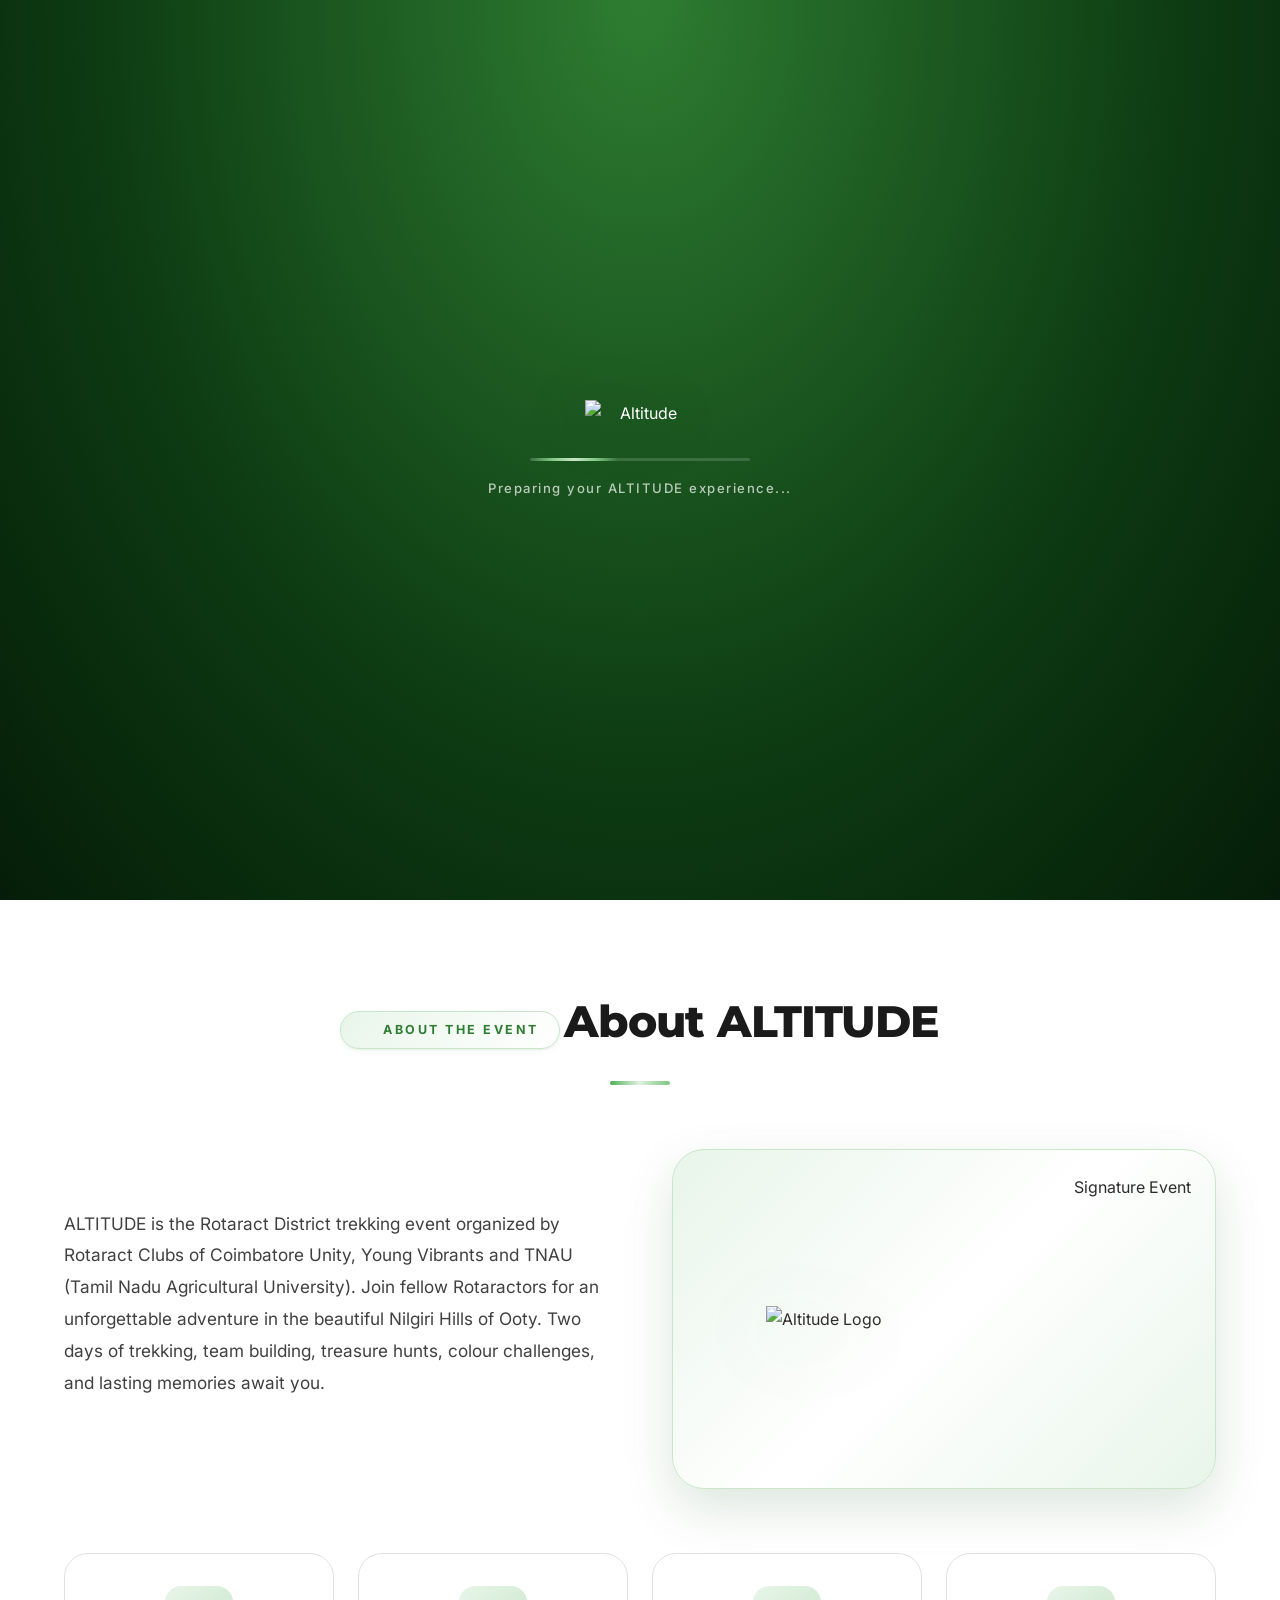
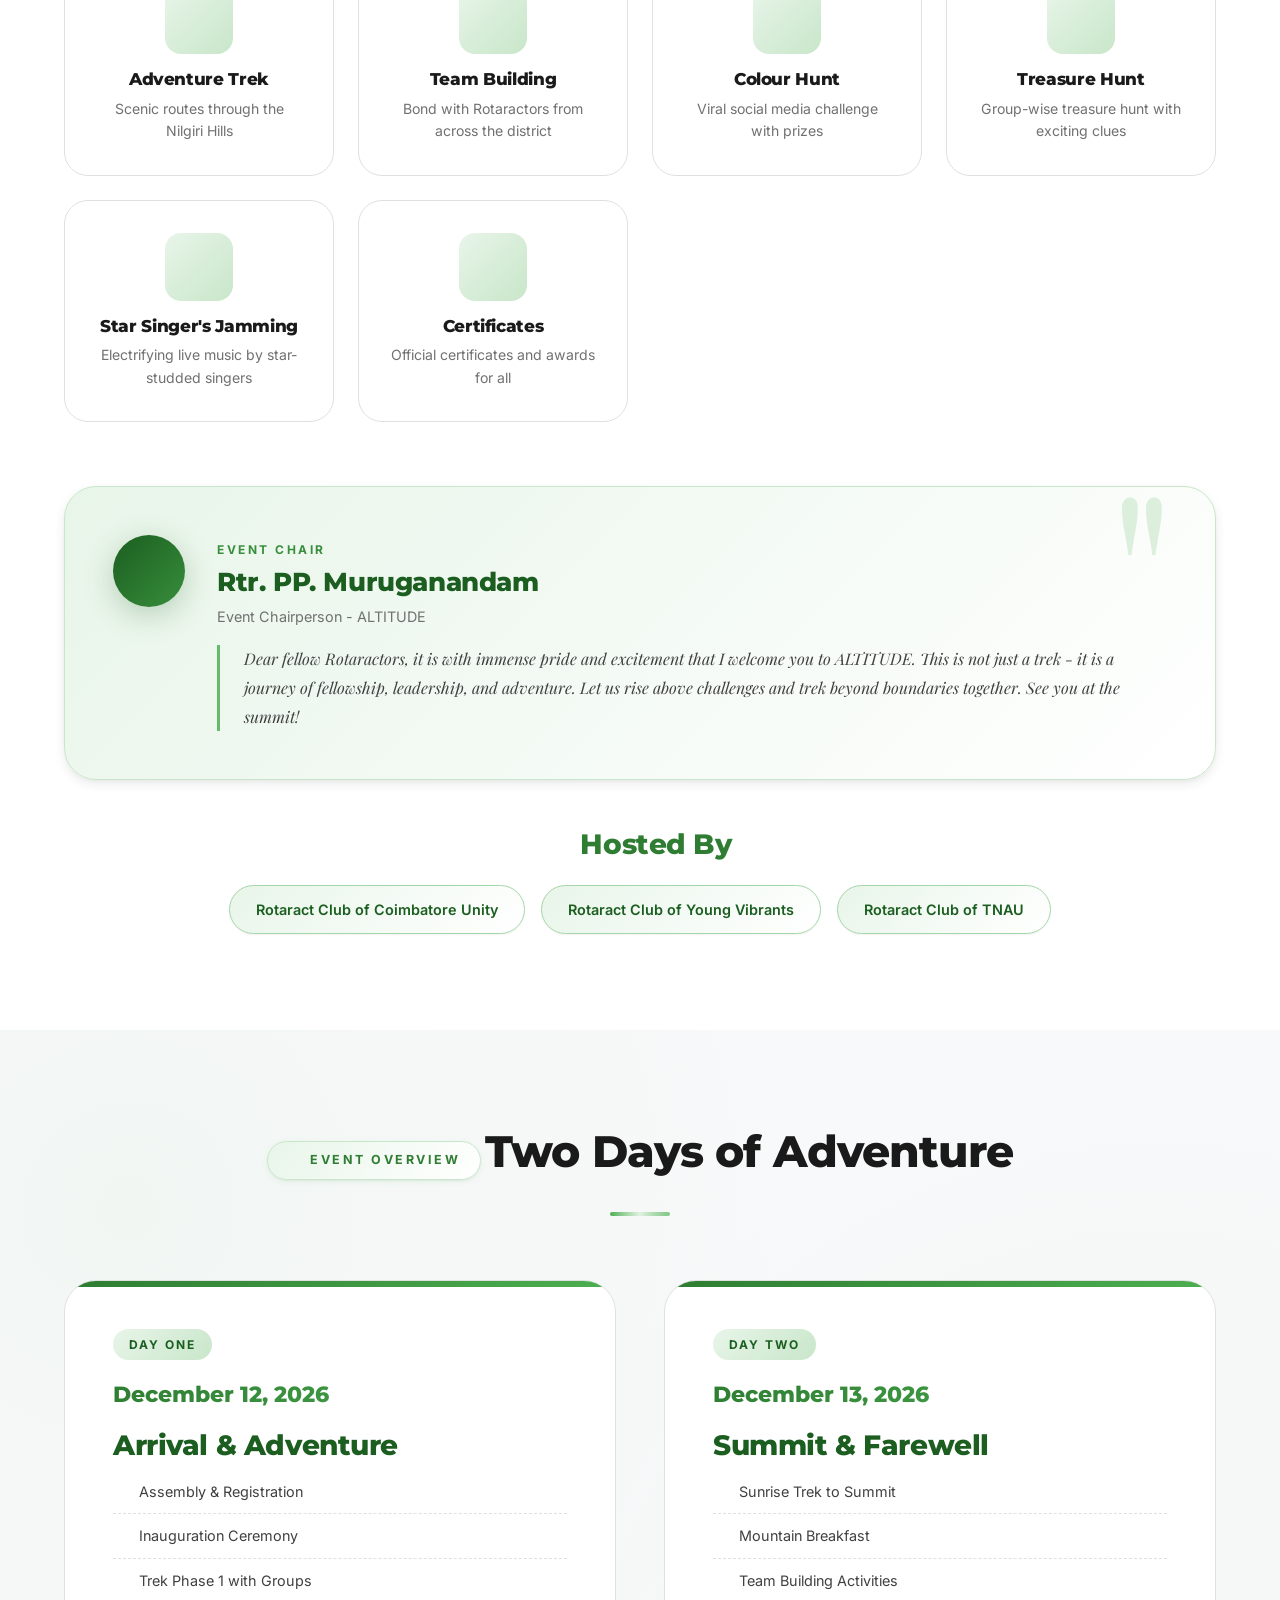
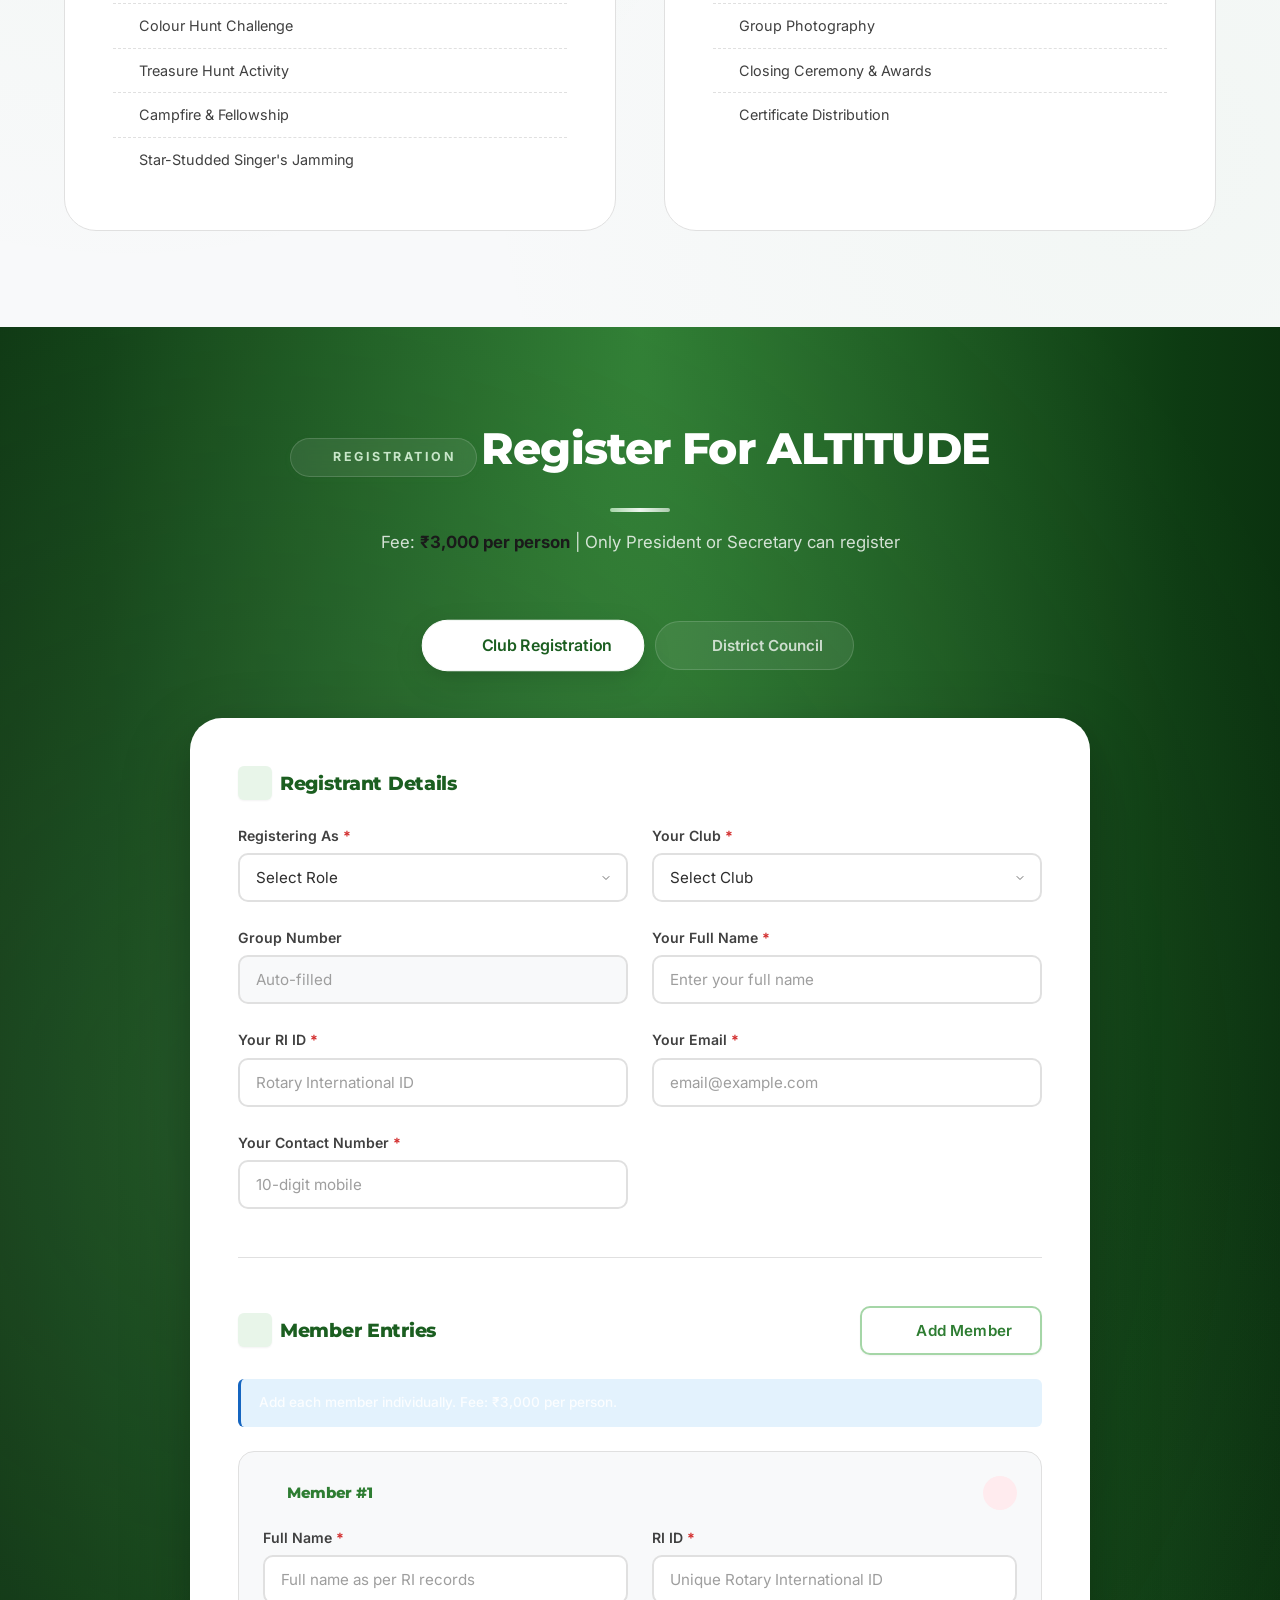
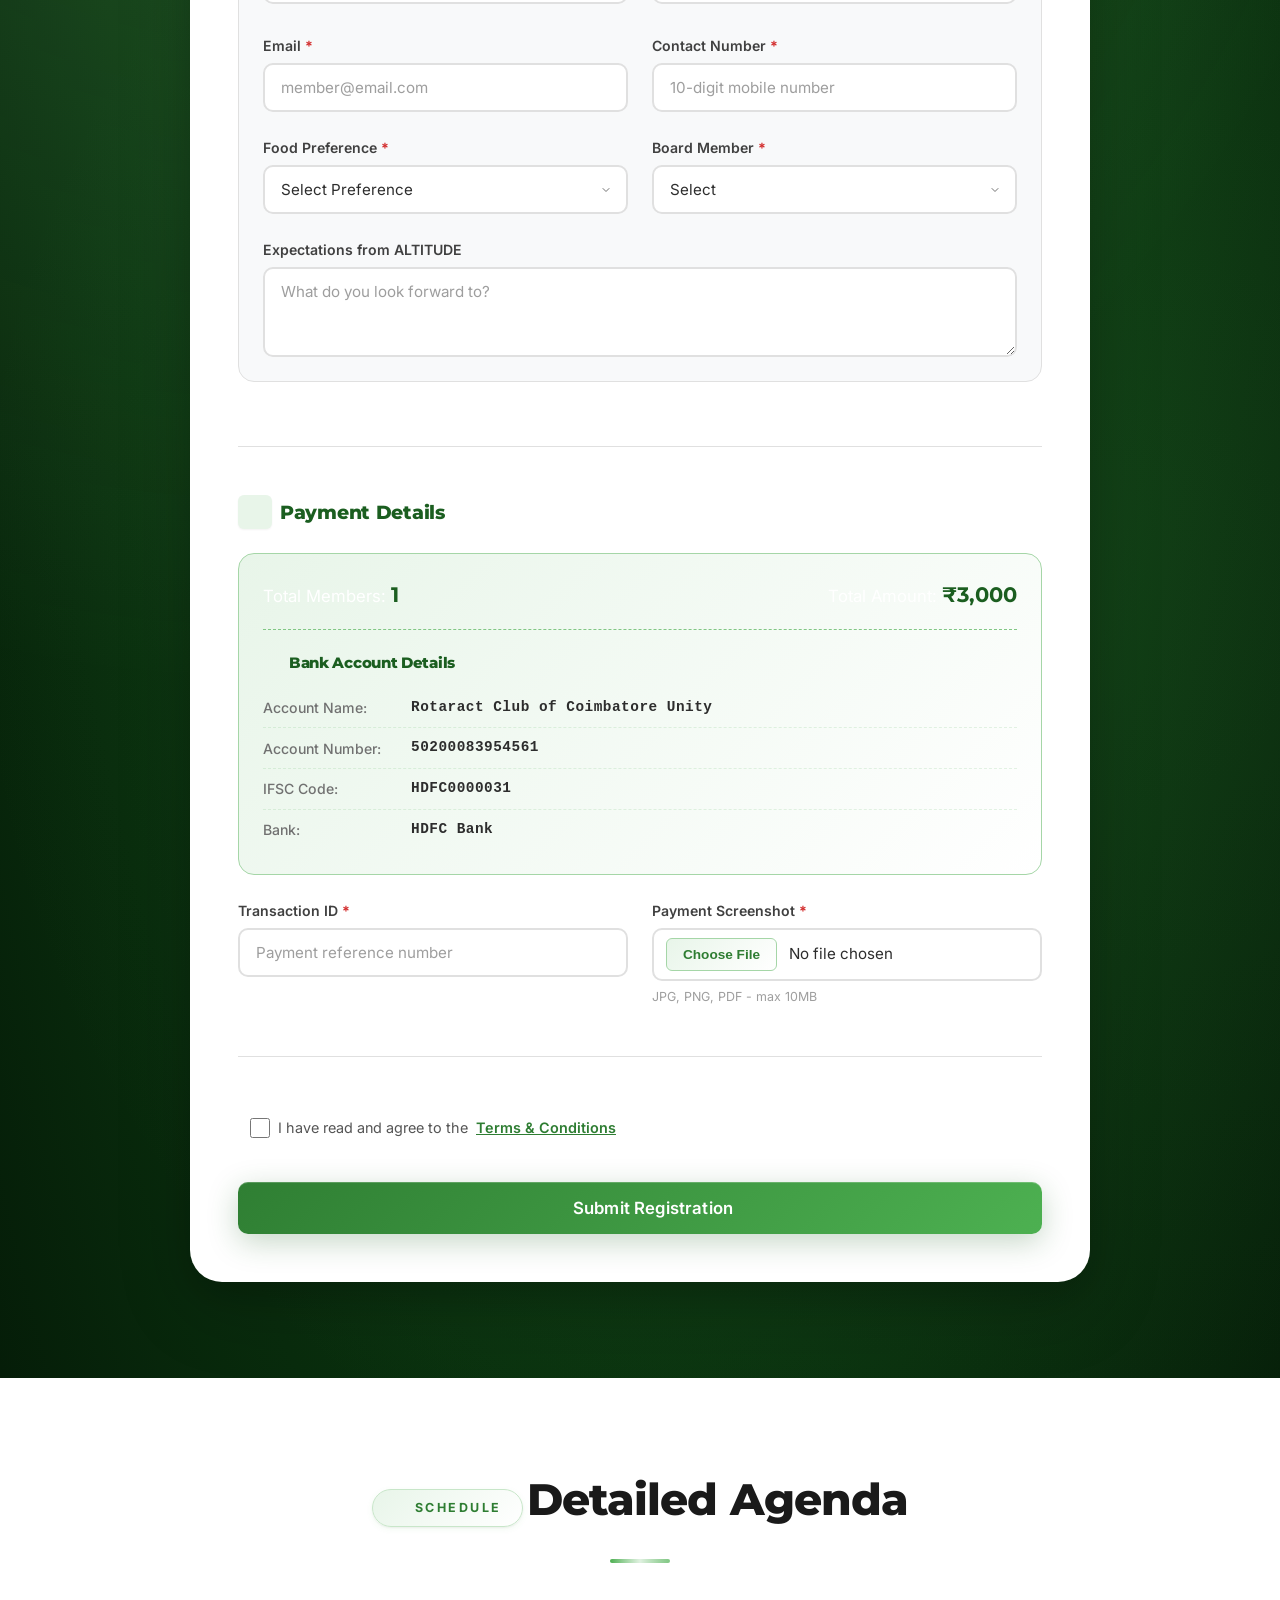
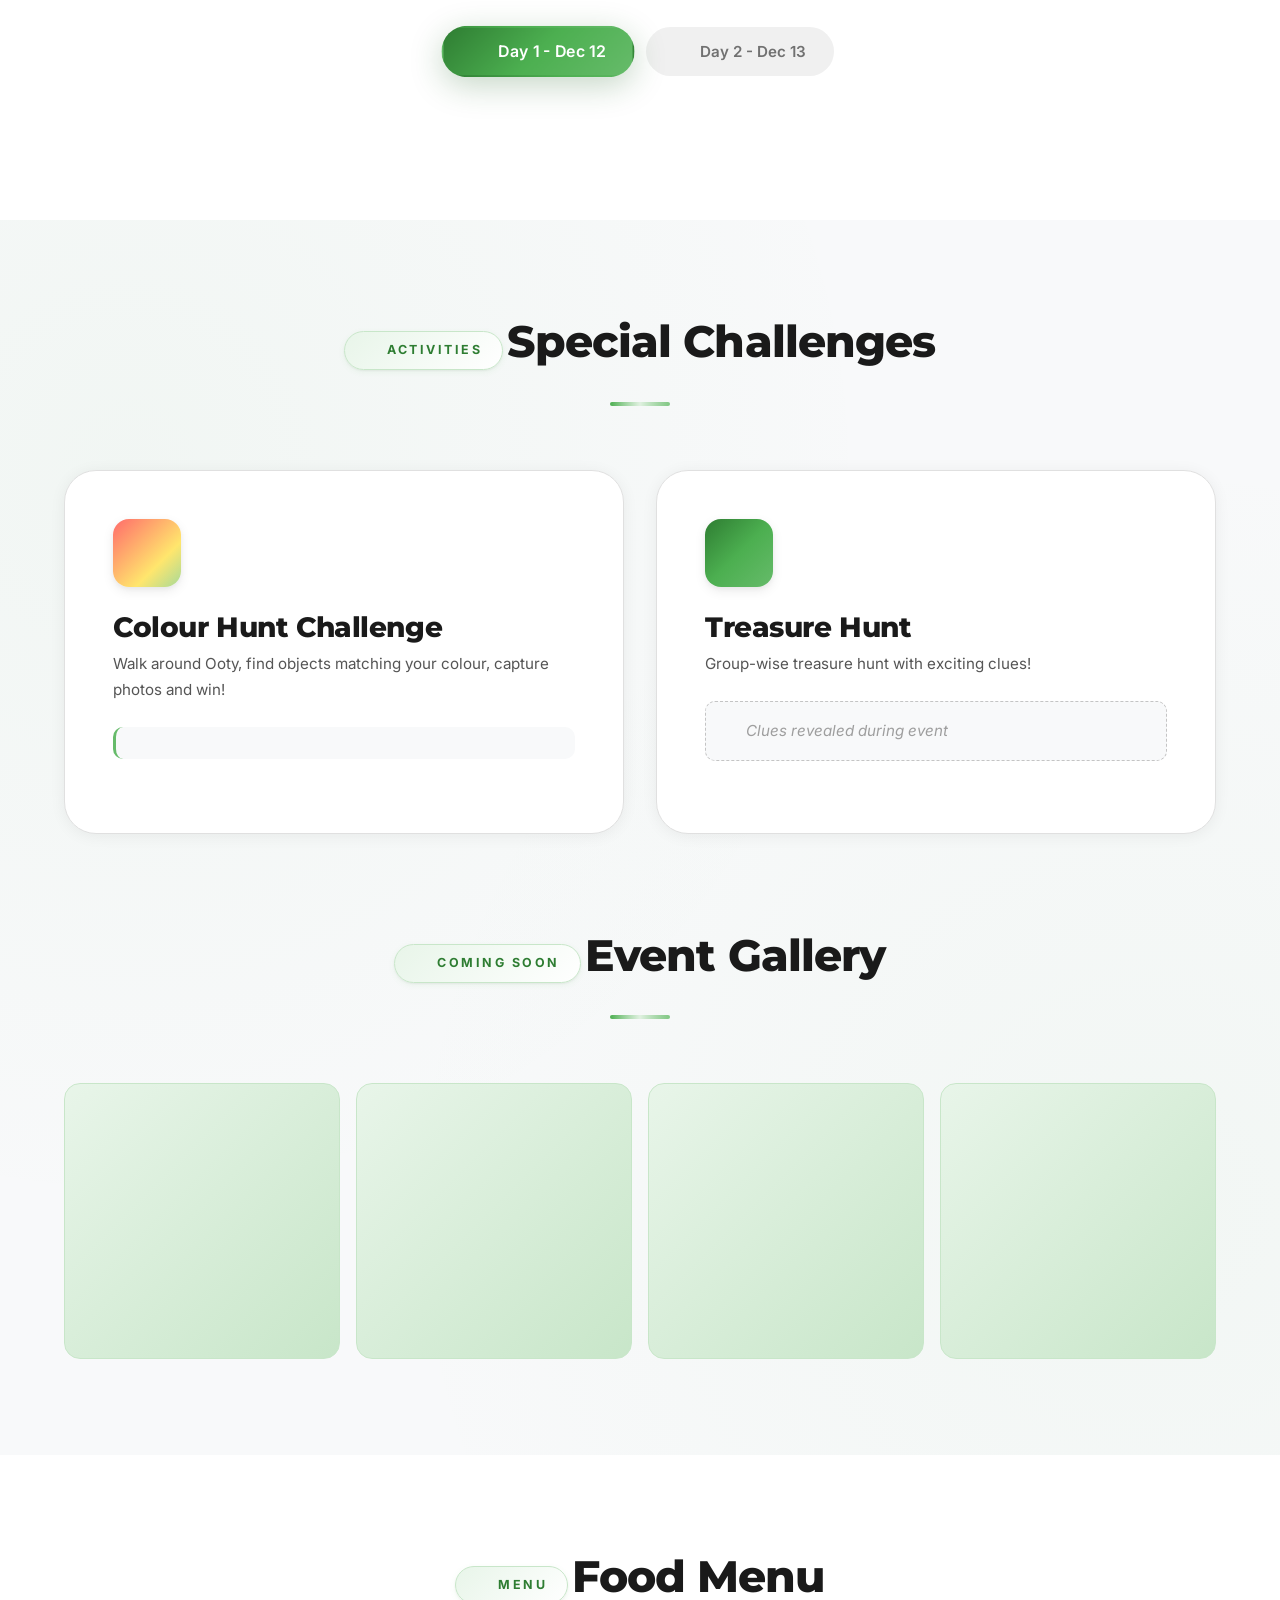
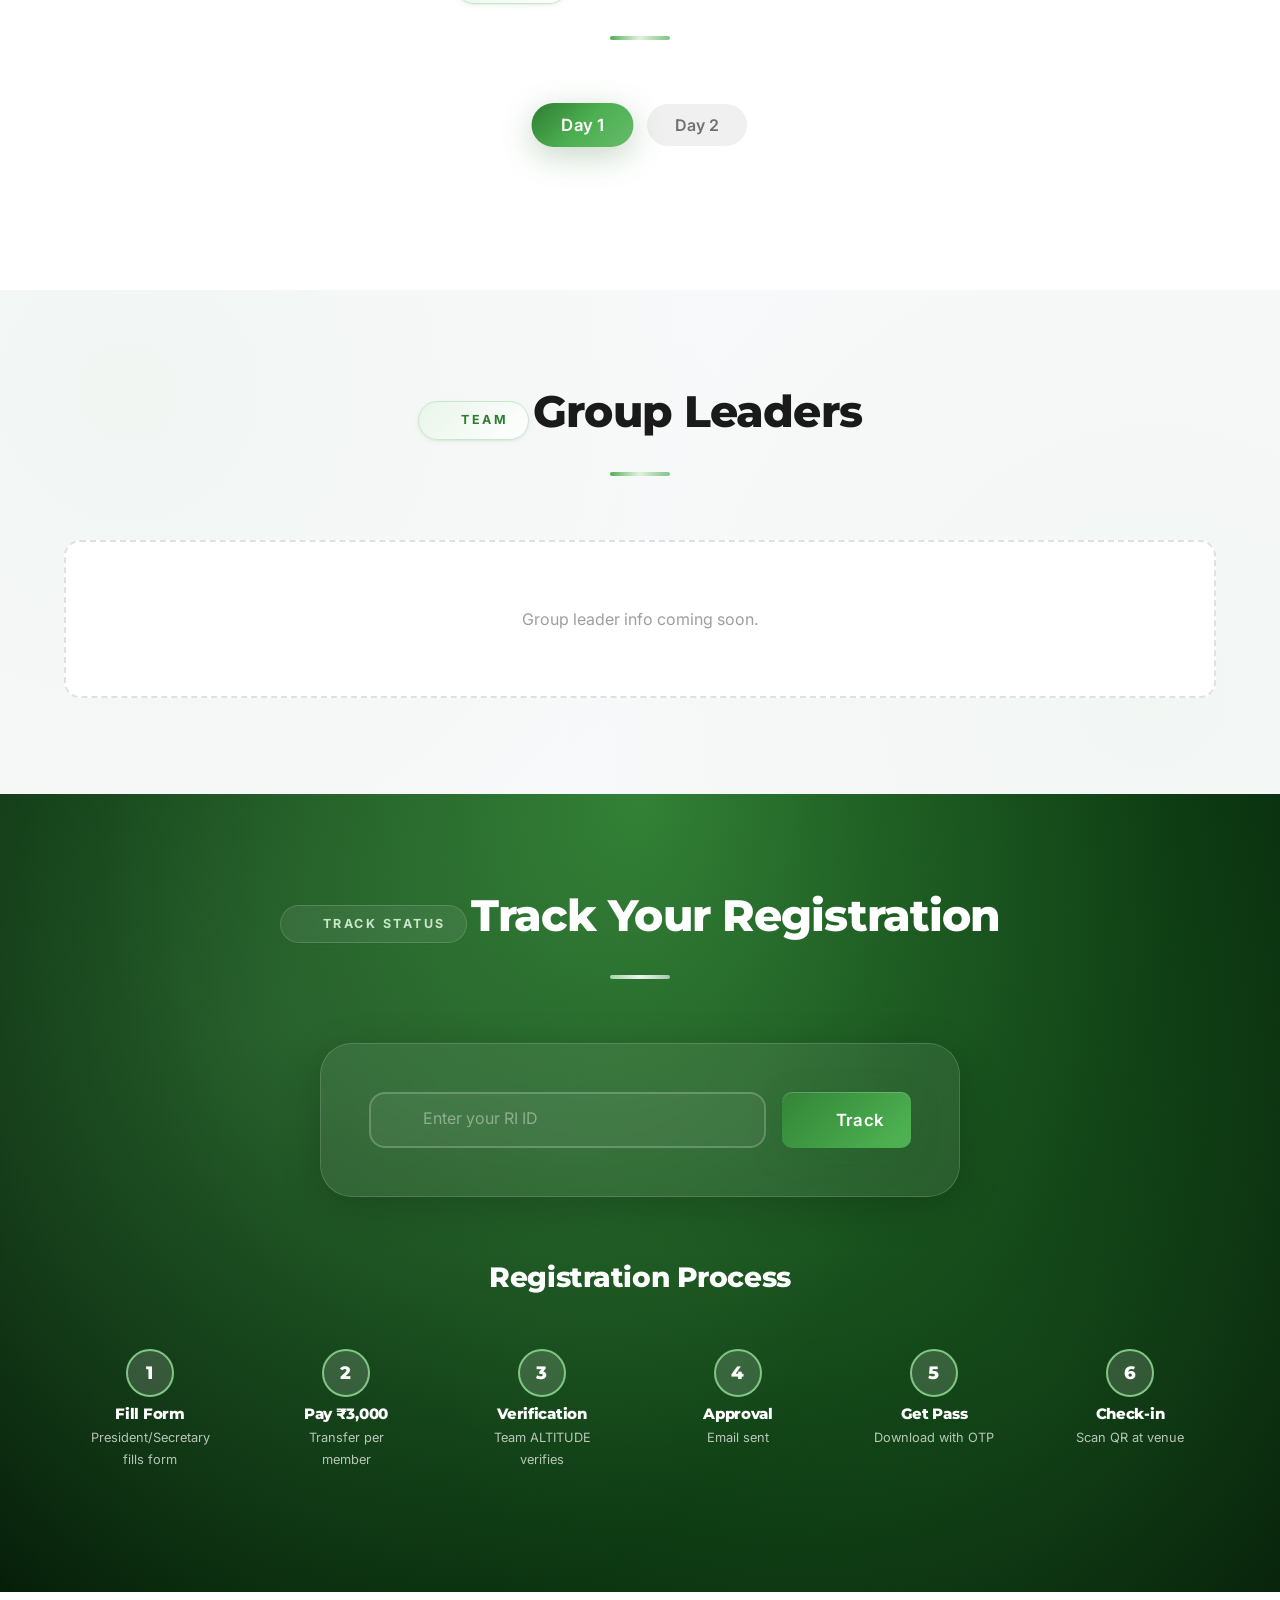
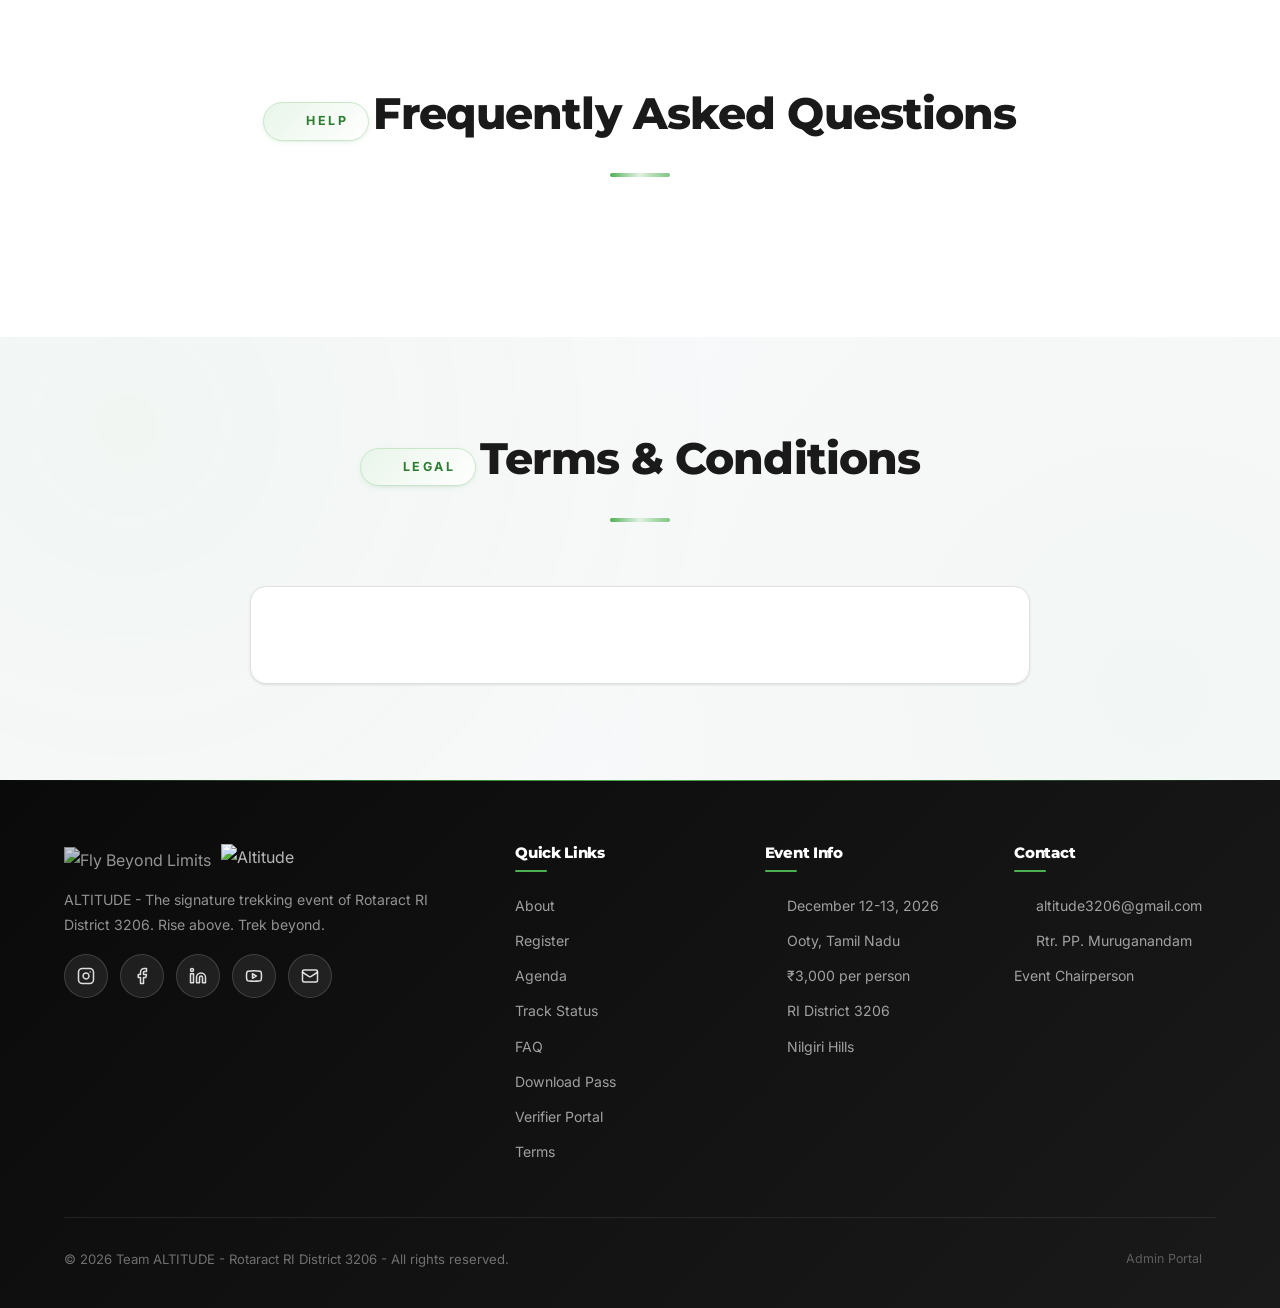
==== commit bcdc657b: "Add files via upload" ====
--- a/index.html
+++ b/index.html
@@ -3,24 +3,19 @@
 <head>
 <meta charset="UTF-8" />
 <meta name="viewport" content="width=device-width, initial-scale=1.0, maximum-scale=5.0" />
-<meta name="description" content="ALTITUDE 2026 - Rotaract District 3206 Trekking Event at Ooty. Rise Above. Trek Beyond. December 12-13, 2026." />
+<meta name="description" content="ALTITUDE - Rotaract District 3206 Trekking Event at Ooty. Rise Above. Trek Beyond." />
 <meta name="theme-color" content="#1B5E20" />
-<meta name="keywords" content="Rotaract, District 3206, Trekking, Ooty, ALTITUDE, 2026, Coimbatore, Nilgiri" />
 <meta name="author" content="Team ALTITUDE - Rotaract District 3206" />
-<meta property="og:type" content="website" />
-<meta property="og:title" content="ALTITUDE 2026 — Rotaract District Trekking" />
+<meta property="og:title" content="ALTITUDE - Rotaract District Trekking" />
 <meta property="og:description" content="Two-day trekking adventure in Ooty by Rotaract RI District 3206." />
 <meta property="og:image" content="https://res.cloudinary.com/lczeyj8q/image/upload/f_auto/q_auto/Altitude_ColourAsset_1_2x-8.png" />
-<meta name="twitter:card" content="summary_large_image" />
-
-<title>ALTITUDE 2026 | Rotaract District 3206 Trekking Event — Ooty</title>
+
+<title>ALTITUDE | Rotaract District 3206 Trekking Event - Ooty</title>
 
 <link rel="icon" type="image/png" href="https://res.cloudinary.com/lczeyj8q/image/upload/f_auto/q_auto/Altitude_ColourAsset_1_2x-8.png" />
-<link rel="apple-touch-icon" href="https://res.cloudinary.com/lczeyj8q/image/upload/f_auto/q_auto/Altitude_ColourAsset_1_2x-8.png" />
 
 <link rel="preconnect" href="https://fonts.googleapis.com" />
 <link rel="preconnect" href="https://fonts.gstatic.com" crossorigin />
-<link rel="preconnect" href="https://res.cloudinary.com" />
 <link href="https://fonts.googleapis.com/css2?family=Inter:wght@300;400;500;600;700;800&family=Montserrat:wght@400;600;700;800;900&family=Playfair+Display:wght@600;700;800;900&display=swap" rel="stylesheet" />
 <link href="https://unpkg.com/aos@2.3.4/dist/aos.css" rel="stylesheet" />
 
@@ -31,523 +26,131 @@
 <link rel="stylesheet" href="css/styles.css" />
 
 <style>
-/* ============ PREMIUM UPGRADES ============ */
-#particleCanvas { position: absolute; inset: 0; z-index: 1; pointer-events: none; }
-
-.gradient-text {
-  background: linear-gradient(135deg, #fff 0%, #A5D6A7 50%, #fff 100%);
-  -webkit-background-clip: text;
-  -webkit-text-fill-color: transparent;
-  background-clip: text;
-  background-size: 200% 200%;
-  animation: gradShift 4s ease infinite;
-}
-@keyframes gradShift {
-  0%, 100% { background-position: 0% 50%; }
-  50% { background-position: 100% 50%; }
-}
-
-.glow-ring {
-  position: absolute;
-  width: 600px;
-  height: 600px;
-  border-radius: 50%;
-  background: radial-gradient(circle, rgba(76,175,80,0.12) 0%, transparent 70%);
-  top: 50%;
-  left: 50%;
-  transform: translate(-50%, -50%);
-  pointer-events: none;
-  z-index: 1;
-  animation: glowPulse 4s ease-in-out infinite;
-}
-@keyframes glowPulse {
-  0%, 100% { transform: translate(-50%, -50%) scale(1); opacity: 0.6; }
-  50% { transform: translate(-50%, -50%) scale(1.25); opacity: 0.9; }
-}
-
-.float-element {
-  position: absolute;
-  border-radius: 50%;
-  background: radial-gradient(circle, rgba(129,199,132,0.08), rgba(255,255,255,0.02));
-  pointer-events: none;
-  animation: floatBubble 15s ease-in-out infinite;
-  backdrop-filter: blur(2px);
-}
-.float-element:nth-child(1) { width: 220px; height: 220px; top: 8%; left: 5%; animation-delay: 0s; }
-.float-element:nth-child(2) { width: 180px; height: 180px; top: 60%; right: 10%; animation-delay: -5s; }
-.float-element:nth-child(3) { width: 120px; height: 120px; top: 30%; right: 25%; animation-delay: -10s; }
-.float-element:nth-child(4) { width: 90px; height: 90px; bottom: 20%; left: 20%; animation-delay: -7s; }
-.float-element:nth-child(5) { width: 60px; height: 60px; top: 15%; right: 15%; animation-delay: -3s; }
-@keyframes floatBubble {
-  0%, 100% { transform: translate(0, 0) scale(1); }
-  25% { transform: translate(30px, -40px) scale(1.08); }
-  50% { transform: translate(-15px, -60px) scale(0.94); }
-  75% { transform: translate(20px, -25px) scale(1.03); }
-}
-
-.mountain-silhouette { position: absolute; bottom: 0; left: 0; right: 0; height: 220px; z-index: 2; pointer-events: none; }
-.mountain-silhouette svg { width: 100%; height: 100%; display: block; }
-
-.back-to-top {
-  position: fixed; bottom: 30px; right: 30px;
-  width: 52px; height: 52px;
-  border-radius: 50%;
-  background: linear-gradient(135deg, #2E7D32, #4CAF50);
-  color: #fff;
-  display: flex; align-items: center; justify-content: center;
-  box-shadow: 0 8px 30px rgba(27,94,32,0.4);
-  z-index: 999;
-  opacity: 0;
-  transform: translateY(20px) scale(0.8);
-  transition: all 0.4s cubic-bezier(0.34,1.56,0.64,1);
-  cursor: pointer; border: none;
-}
-.back-to-top.visible { opacity: 1; transform: translateY(0) scale(1); }
-.back-to-top:hover { transform: translateY(-4px) scale(1.05); box-shadow: 0 15px 40px rgba(27,94,32,0.55); }
-.back-to-top i { width: 24px; height: 24px; }
-
-.about-logo-showcase {
-  width: 100%;
-  display: flex; align-items: center; justify-content: center;
-  padding: var(--space-3xl) var(--space-2xl);
-  background: linear-gradient(135deg, #E8F5E9 0%, #fff 50%, #E8F5E9 100%);
-  border-radius: var(--radius-2xl);
-  border: 1px solid var(--green-100);
-  box-shadow: 0 20px 50px rgba(27,94,32,0.15), 0 8px 20px rgba(27,94,32,0.08);
-  position: relative; overflow: visible; min-height: 340px;
-  transition: transform 0.4s ease;
-}
-.about-logo-showcase:hover { transform: translateY(-5px); }
-.about-logo-showcase img {
-  width: 80%; max-width: 380px; height: auto; object-fit: contain;
-  filter: drop-shadow(0 15px 40px rgba(27,94,32,0.2));
-  transition: transform 0.5s ease;
-}
-.about-logo-showcase:hover img { transform: scale(1.05) rotate(-2deg); }
-.about-logo-showcase .image-badge { position: absolute; top: var(--space-lg); right: var(--space-lg); z-index: 2; }
-@media(max-width:480px) { .about-logo-showcase { min-height: 240px; padding: var(--space-2xl) var(--space-lg); } .about-logo-showcase img { width: 70%; } }
-
-/* ============ SOCIAL ICONS ============ */
-.social-links { display: flex !important; gap: 12px !important; margin-top: 1rem !important; flex-wrap: wrap; }
-.social-icon {
-  width: 44px !important; height: 44px !important;
-  border-radius: 50% !important;
-  display: inline-flex !important; align-items: center !important; justify-content: center !important;
-  background: rgba(255,255,255,0.08) !important;
-  border: 1px solid rgba(255,255,255,0.15) !important;
-  color: rgba(255,255,255,0.85) !important;
-  transition: all 0.3s ease !important;
-  text-decoration: none !important;
-  position: relative; overflow: hidden;
-}
-.social-icon::before {
-  content: ''; position: absolute; inset: 0;
-  background: linear-gradient(135deg, #2E7D32, #4CAF50);
-  border-radius: 50%; transform: scale(0);
-  transition: transform 0.4s cubic-bezier(0.34,1.56,0.64,1);
-  z-index: 0;
-}
-.social-icon:hover::before { transform: scale(1); }
-.social-icon:hover {
-  transform: translateY(-4px) rotate(8deg) !important;
-  border-color: rgba(255,255,255,0.4) !important;
-  color: #fff !important;
-  box-shadow: 0 8px 20px rgba(76,175,80,0.5) !important;
-}
-.social-icon svg { width: 18px !important; height: 18px !important; color: currentColor !important; stroke: currentColor !important; position: relative; z-index: 1; fill: none; stroke-width: 2; }
-
-/* ============ FEATURES GRID ============ */
-.features-grid {
-  display: grid; grid-template-columns: repeat(auto-fit, minmax(240px, 1fr));
-  gap: var(--space-lg); margin: var(--space-3xl) 0;
-}
-.feature-card {
-  background: var(--white); border: 1px solid var(--gray-200);
-  border-radius: var(--radius-xl); padding: var(--space-xl);
-  text-align: center; transition: all 0.4s cubic-bezier(0.25,1,0.5,1);
-  position: relative; overflow: hidden;
-}
-.feature-card::before {
-  content: ''; position: absolute; top: 0; left: 50%; transform: translateX(-50%);
-  width: 0; height: 3px;
-  background: linear-gradient(90deg, #2E7D32, #4CAF50, #81C784);
-  transition: width 0.4s ease;
-}
-.feature-card:hover::before { width: 100%; }
-.feature-card:hover { transform: translateY(-8px); border-color: var(--green-300); box-shadow: 0 20px 40px rgba(27,94,32,0.12); }
-.feature-icon-wrap {
-  width: 68px; height: 68px; margin: 0 auto var(--space-md);
-  border-radius: var(--radius-lg);
-  background: linear-gradient(135deg, #E8F5E9, #C8E6C9);
-  display: flex; align-items: center; justify-content: center;
-  transition: all 0.4s ease;
-}
-.feature-card:hover .feature-icon-wrap { background: linear-gradient(135deg, #2E7D32, #4CAF50); transform: rotate(-8deg) scale(1.08); }
-.feature-icon-wrap i { width: 32px; height: 32px; color: var(--green-700); transition: color 0.4s ease; }
-.feature-card:hover .feature-icon-wrap i { color: #fff; }
-.feature-card h4 { font-size: 1.05rem; margin-bottom: var(--space-sm); color: var(--gray-900); }
-.feature-card p { font-size: 0.88rem; color: var(--gray-500); line-height: 1.6; }
-
-/* ============ GALLERY GRID ============ */
-.gallery-preview-grid {
-  display: grid; grid-template-columns: repeat(4, 1fr);
-  gap: var(--space-md); margin-top: var(--space-2xl);
-}
-.gallery-item {
-  aspect-ratio: 1;
-  border-radius: var(--radius-lg);
-  background: linear-gradient(135deg, #E8F5E9, #C8E6C9);
-  display: flex; align-items: center; justify-content: center;
-  position: relative; overflow: hidden; cursor: pointer;
-  transition: all 0.4s ease;
-  border: 1px solid var(--green-100);
-}
-.gallery-item::after {
-  content: ''; position: absolute; inset: 0;
-  background: linear-gradient(135deg, rgba(27,94,32,0.7), rgba(76,175,80,0.4));
-  opacity: 0; transition: opacity 0.4s ease;
-}
-.gallery-item:hover { transform: scale(1.05); box-shadow: var(--shadow-xl); }
-.gallery-item:hover::after { opacity: 1; }
-.gallery-item i { width: 40px; height: 40px; color: var(--green-600); position: relative; z-index: 1; transition: all 0.4s ease; }
-.gallery-item:hover i { color: #fff; transform: scale(1.2); }
-@media(max-width:768px) { .gallery-preview-grid { grid-template-columns: repeat(2, 1fr); } }
-
-/* ============ FLOATING CTA ============ */
-.floating-cta {
-  position: fixed; bottom: 30px; left: 30px;
-  padding: 14px 22px;
-  background: linear-gradient(135deg, #2E7D32, #4CAF50);
-  color: #fff; border-radius: 50px;
-  font-weight: 600; font-size: 0.9rem;
-  box-shadow: 0 8px 30px rgba(27,94,32,0.4);
-  display: inline-flex; align-items: center; gap: 8px;
-  text-decoration: none; z-index: 998;
-  opacity: 0; transform: translateY(20px);
-  transition: all 0.4s cubic-bezier(0.34,1.56,0.64,1);
-}
-.floating-cta.visible { opacity: 1; transform: translateY(0); }
-.floating-cta:hover { transform: translateY(-3px); box-shadow: 0 12px 35px rgba(27,94,32,0.55); }
-.floating-cta i { width: 18px; height: 18px; }
-@media(max-width:600px) {
-  .floating-cta { bottom: 20px; left: 20px; padding: 12px 18px; font-size: 0.82rem; }
-  .back-to-top { bottom: 20px; right: 20px; }
-}
-
-/* ============ TIMELINE OVERVIEW ============ */
-.event-timeline-overview {
-  display: grid; grid-template-columns: 1fr 1fr;
-  gap: var(--space-2xl); margin-top: var(--space-2xl);
-}
-.timeline-day-card {
-  background: var(--white); border: 1px solid var(--gray-200);
-  border-radius: var(--radius-2xl); padding: var(--space-2xl);
-  position: relative; overflow: hidden; transition: all 0.4s ease;
-}
-.timeline-day-card::before {
-  content: ''; position: absolute; top: 0; left: 0; right: 0;
-  height: 6px;
-  background: linear-gradient(90deg, #2E7D32, #4CAF50);
-}
-.timeline-day-card:hover { transform: translateY(-6px); box-shadow: var(--shadow-xl); border-color: var(--green-300); }
-.day-badge {
-  display: inline-block; padding: 6px 16px;
-  background: linear-gradient(135deg, #E8F5E9, #C8E6C9);
-  color: var(--green-800); border-radius: 50px;
-  font-size: 0.75rem; font-weight: 700;
-  text-transform: uppercase; letter-spacing: 2px;
-  margin-bottom: var(--space-md);
-}
-.timeline-day-card h3 { color: var(--green-800); margin-bottom: var(--space-sm); }
-.day-date {
-  font-family: var(--font-heading); font-size: 1.4rem; font-weight: 800;
-  background: linear-gradient(135deg, #2E7D32, #4CAF50);
-  -webkit-background-clip: text; -webkit-text-fill-color: transparent;
-  background-clip: text; margin-bottom: var(--space-md);
-}
-.day-highlights { list-style: none; padding: 0; margin: 0; }
-.day-highlights li {
-  padding: 10px 0; border-bottom: 1px dashed var(--gray-200);
-  color: var(--gray-700); font-size: 0.9rem;
-  display: flex; align-items: center; gap: 10px;
-}
-.day-highlights li:last-child { border-bottom: none; }
-.day-highlights li i { width: 16px; height: 16px; color: var(--green-600); flex-shrink: 0; }
-@media(max-width:768px) { .event-timeline-overview { grid-template-columns: 1fr; } }
-
-/* ============================================================
-   PREMIUM COUNTDOWN — CREATIVE & ATTRACTIVE
-   ============================================================ */
-.countdown-showcase {
-  margin: var(--space-2xl) auto 0;
-  max-width: 900px;
-  position: relative;
-  padding: var(--space-lg) 0;
-}
-
-.countdown-label {
-  display: inline-flex;
-  align-items: center;
-  gap: 10px;
-  padding: 8px 20px;
-  background: rgba(129, 199, 132, 0.15);
-  border: 1px solid rgba(129, 199, 132, 0.3);
-  border-radius: 50px;
-  font-size: 0.7rem;
-  font-weight: 700;
-  text-transform: uppercase;
-  letter-spacing: 3px;
-  color: #A5D6A7;
-  backdrop-filter: blur(10px);
-  margin-bottom: var(--space-xl);
-  position: relative;
-  overflow: hidden;
-}
-
-.countdown-label::before {
-  content: '';
-  width: 8px;
-  height: 8px;
-  border-radius: 50%;
-  background: #66BB6A;
-  box-shadow: 0 0 12px #66BB6A;
-  animation: livePulse 1.5s ease-in-out infinite;
-}
-
-@keyframes livePulse {
-  0%, 100% { opacity: 1; transform: scale(1); }
-  50% { opacity: 0.5; transform: scale(1.3); }
-}
-
-.countdown-label i {
-  width: 14px;
-  height: 14px;
-}
-
-.countdown-wrapper {
-  display: flex;
-  justify-content: center;
-  align-items: center;
-  gap: 12px;
-  flex-wrap: wrap;
-  perspective: 1000px;
-}
-
-.countdown-unit {
-  position: relative;
-  min-width: 130px;
-}
-
-.countdown-card {
-  background: linear-gradient(145deg, rgba(255, 255, 255, 0.12), rgba(255, 255, 255, 0.04));
-  backdrop-filter: blur(20px) saturate(180%);
-  -webkit-backdrop-filter: blur(20px) saturate(180%);
-  border: 1px solid rgba(255, 255, 255, 0.18);
-  border-radius: 24px;
-  padding: 26px 20px 20px;
-  position: relative;
-  overflow: hidden;
-  transition: all 0.4s cubic-bezier(0.25, 1, 0.5, 1);
-  box-shadow:
-    0 20px 60px rgba(0, 0, 0, 0.3),
-    inset 0 1px 0 rgba(255, 255, 255, 0.2),
-    inset 0 -1px 0 rgba(0, 0, 0, 0.1);
-}
-
-.countdown-card::before {
-  content: '';
-  position: absolute;
-  top: 0;
-  left: 0;
-  right: 0;
-  height: 40%;
-  background: linear-gradient(180deg, rgba(255, 255, 255, 0.1), transparent);
-  border-radius: 24px 24px 0 0;
-  pointer-events: none;
-}
-
-.countdown-card::after {
-  content: '';
-  position: absolute;
-  top: -50%;
-  left: -50%;
-  width: 200%;
-  height: 200%;
-  background: conic-gradient(from 0deg, transparent 0deg, rgba(129, 199, 132, 0.15) 60deg, transparent 120deg);
-  animation: countdownRotate 8s linear infinite;
-  pointer-events: none;
-  opacity: 0;
-  transition: opacity 0.4s ease;
-}
-
-@keyframes countdownRotate {
-  from { transform: rotate(0deg); }
-  to { transform: rotate(360deg); }
-}
-
-.countdown-unit:hover .countdown-card {
-  transform: translateY(-8px) scale(1.03);
-  border-color: rgba(129, 199, 132, 0.5);
-  box-shadow:
-    0 30px 80px rgba(76, 175, 80, 0.3),
-    inset 0 1px 0 rgba(255, 255, 255, 0.3);
-}
-
-.countdown-unit:hover .countdown-card::after { opacity: 1; }
-
-.countdown-number {
-  display: block;
-  font-family: var(--font-heading);
-  font-size: clamp(2.8rem, 6vw, 4.2rem);
-  font-weight: 900;
-  line-height: 1;
-  text-align: center;
-  background: linear-gradient(180deg, #FFFFFF 0%, #A5D6A7 100%);
-  -webkit-background-clip: text;
-  -webkit-text-fill-color: transparent;
-  background-clip: text;
-  text-shadow: 0 4px 30px rgba(129, 199, 132, 0.4);
-  position: relative;
-  z-index: 2;
-  letter-spacing: -0.03em;
-  font-variant-numeric: tabular-nums;
-  transition: transform 0.3s ease;
-}
-
-.countdown-unit:hover .countdown-number { transform: scale(1.08); }
-
-.countdown-unit-label {
-  display: block;
-  text-align: center;
-  margin-top: 12px;
-  font-size: 0.68rem;
-  font-weight: 700;
-  text-transform: uppercase;
-  letter-spacing: 3px;
-  color: rgba(165, 214, 167, 0.9);
-  position: relative;
-  z-index: 2;
-}
-
-.countdown-unit-icon {
-  position: absolute;
-  top: 12px;
-  right: 12px;
-  width: 20px;
-  height: 20px;
-  color: rgba(165, 214, 167, 0.4);
-  z-index: 3;
-  transition: all 0.4s ease;
-}
-
-.countdown-unit:hover .countdown-unit-icon {
-  color: #81C784;
-  transform: rotate(360deg);
-}
-
-.countdown-separator {
-  display: flex;
-  flex-direction: column;
-  justify-content: center;
-  gap: 8px;
-  padding: 0 2px;
-}
-
-.countdown-separator .dot {
-  width: 8px;
-  height: 8px;
-  border-radius: 50%;
-  background: rgba(165, 214, 167, 0.5);
-  box-shadow: 0 0 10px rgba(129, 199, 132, 0.5);
-  animation: separatorBlink 1.2s ease-in-out infinite;
-}
-
-.countdown-separator .dot:nth-child(2) { animation-delay: 0.6s; }
-
-@keyframes separatorBlink {
-  0%, 100% { opacity: 0.3; transform: scale(0.9); }
-  50% { opacity: 1; transform: scale(1.1); background: #66BB6A; box-shadow: 0 0 15px #66BB6A; }
-}
-
-.countdown-progress-ring {
-  position: absolute;
-  top: 50%;
-  left: 50%;
-  transform: translate(-50%, -50%);
-  width: 100%;
-  height: 100%;
-  pointer-events: none;
-  z-index: 1;
-  opacity: 0.5;
-}
-
-.countdown-progress-ring circle {
-  fill: none;
-  stroke: rgba(129, 199, 132, 0.3);
-  stroke-width: 1;
-  stroke-dasharray: 4 6;
-  animation: ringRotate 15s linear infinite;
-  transform-origin: center;
-}
-
-@keyframes ringRotate {
-  from { transform: rotate(0deg); }
-  to { transform: rotate(360deg); }
-}
-
-.countdown-caption {
-  text-align: center;
-  margin-top: var(--space-lg);
-  font-size: 0.85rem;
-  color: rgba(255, 255, 255, 0.6);
-  letter-spacing: 1.5px;
-  font-weight: 500;
-  display: inline-flex;
-  align-items: center;
-  justify-content: center;
-  gap: 8px;
-  width: 100%;
-}
-
-.countdown-caption i { width: 16px; height: 16px; color: #A5D6A7; }
-
-/* Number flip animation */
-.countdown-number.flip {
-  animation: numberFlip 0.6s cubic-bezier(0.25, 1, 0.5, 1);
-}
-
-@keyframes numberFlip {
-  0% { transform: translateY(0); opacity: 1; }
-  50% { transform: translateY(-20px); opacity: 0; }
-  51% { transform: translateY(20px); opacity: 0; }
-  100% { transform: translateY(0); opacity: 1; }
-}
-
-/* Mobile responsive countdown */
-@media (max-width: 768px) {
-  .countdown-wrapper { gap: 8px; }
-  .countdown-unit { min-width: 100px; }
-  .countdown-card { padding: 20px 14px 16px; border-radius: 20px; }
-  .countdown-separator { padding: 0; }
-  .countdown-separator .dot { width: 6px; height: 6px; }
-}
-
-@media (max-width: 560px) {
-  .countdown-wrapper { gap: 6px; }
-  .countdown-unit { min-width: 72px; flex: 1 1 40%; max-width: 130px; }
-  .countdown-card { padding: 18px 10px 14px; border-radius: 16px; }
-  .countdown-number { font-size: 2rem; }
-  .countdown-unit-label { font-size: 0.6rem; letter-spacing: 2px; margin-top: 8px; }
-  .countdown-unit-icon { width: 14px; height: 14px; top: 8px; right: 8px; }
-  .countdown-separator { display: none; }
-  .countdown-label { font-size: 0.62rem; letter-spacing: 2px; padding: 6px 14px; margin-bottom: var(--space-lg); }
-  .countdown-caption { font-size: 0.75rem; letter-spacing: 1px; }
-}
+#particleCanvas{position:absolute;inset:0;z-index:1;pointer-events:none}
+.gradient-text{background:linear-gradient(135deg,#fff 0%,#A5D6A7 50%,#fff 100%);-webkit-background-clip:text;-webkit-text-fill-color:transparent;background-clip:text;background-size:200% 200%;animation:gradShift 4s ease infinite}
+@keyframes gradShift{0%,100%{background-position:0% 50%}50%{background-position:100% 50%}}
+.glow-ring{position:absolute;width:600px;height:600px;border-radius:50%;background:radial-gradient(circle,rgba(76,175,80,0.12) 0%,transparent 70%);top:50%;left:50%;transform:translate(-50%,-50%);pointer-events:none;z-index:1;animation:glowPulse 4s ease-in-out infinite}
+@keyframes glowPulse{0%,100%{transform:translate(-50%,-50%) scale(1);opacity:.6}50%{transform:translate(-50%,-50%) scale(1.25);opacity:.9}}
+.float-element{position:absolute;border-radius:50%;background:radial-gradient(circle,rgba(129,199,132,0.08),rgba(255,255,255,0.02));pointer-events:none;animation:floatBubble 15s ease-in-out infinite}
+.float-element:nth-child(1){width:220px;height:220px;top:8%;left:5%}
+.float-element:nth-child(2){width:180px;height:180px;top:60%;right:10%;animation-delay:-5s}
+.float-element:nth-child(3){width:120px;height:120px;top:30%;right:25%;animation-delay:-10s}
+.float-element:nth-child(4){width:90px;height:90px;bottom:20%;left:20%;animation-delay:-7s}
+.float-element:nth-child(5){width:60px;height:60px;top:15%;right:15%;animation-delay:-3s}
+@keyframes floatBubble{0%,100%{transform:translate(0,0) scale(1)}25%{transform:translate(30px,-40px) scale(1.08)}50%{transform:translate(-15px,-60px) scale(.94)}75%{transform:translate(20px,-25px) scale(1.03)}}
+.mountain-silhouette{position:absolute;bottom:0;left:0;right:0;height:220px;z-index:2;pointer-events:none}
+.mountain-silhouette svg{width:100%;height:100%;display:block}
+.back-to-top{position:fixed;bottom:30px;right:30px;width:52px;height:52px;border-radius:50%;background:linear-gradient(135deg,#2E7D32,#4CAF50);color:#fff;display:flex;align-items:center;justify-content:center;box-shadow:0 8px 30px rgba(27,94,32,0.4);z-index:999;opacity:0;transform:translateY(20px) scale(0.8);transition:all .4s cubic-bezier(0.34,1.56,0.64,1);cursor:pointer;border:none}
+.back-to-top.visible{opacity:1;transform:translateY(0) scale(1)}
+.back-to-top:hover{transform:translateY(-4px) scale(1.05)}
+.back-to-top i{width:24px;height:24px}
+.about-logo-showcase{width:100%;display:flex;align-items:center;justify-content:center;padding:var(--space-3xl) var(--space-2xl);background:linear-gradient(135deg,#E8F5E9 0%,#fff 50%,#E8F5E9 100%);border-radius:var(--radius-2xl);border:1px solid var(--green-100);box-shadow:0 20px 50px rgba(27,94,32,0.15);position:relative;min-height:340px;transition:transform .4s ease}
+.about-logo-showcase:hover{transform:translateY(-5px)}
+.about-logo-showcase img{width:80%;max-width:380px;height:auto;object-fit:contain;filter:drop-shadow(0 15px 40px rgba(27,94,32,0.2));transition:transform .5s ease}
+.about-logo-showcase:hover img{transform:scale(1.05) rotate(-2deg)}
+.about-logo-showcase .image-badge{position:absolute;top:var(--space-lg);right:var(--space-lg);z-index:2}
+@media(max-width:480px){.about-logo-showcase{min-height:240px;padding:var(--space-2xl) var(--space-lg)}.about-logo-showcase img{width:70%}}
+
+.social-links{display:flex!important;gap:12px!important;margin-top:1rem!important;flex-wrap:wrap}
+.social-icon{width:44px!important;height:44px!important;border-radius:50%!important;display:inline-flex!important;align-items:center!important;justify-content:center!important;background:rgba(255,255,255,0.08)!important;border:1px solid rgba(255,255,255,0.15)!important;color:rgba(255,255,255,0.85)!important;transition:all .3s ease!important;text-decoration:none!important;position:relative;overflow:hidden}
+.social-icon::before{content:'';position:absolute;inset:0;background:linear-gradient(135deg,#2E7D32,#4CAF50);border-radius:50%;transform:scale(0);transition:transform .4s cubic-bezier(0.34,1.56,0.64,1);z-index:0}
+.social-icon:hover::before{transform:scale(1)}
+.social-icon:hover{transform:translateY(-4px) rotate(8deg)!important;color:#fff!important;box-shadow:0 8px 20px rgba(76,175,80,0.5)!important}
+.social-icon svg{width:18px!important;height:18px!important;position:relative;z-index:1;fill:none;stroke-width:2}
+
+.features-grid{display:grid;grid-template-columns:repeat(auto-fit,minmax(240px,1fr));gap:var(--space-lg);margin:var(--space-3xl) 0}
+.feature-card{background:var(--white);border:1px solid var(--gray-200);border-radius:var(--radius-xl);padding:var(--space-xl);text-align:center;transition:all .4s;position:relative;overflow:hidden}
+.feature-card::before{content:'';position:absolute;top:0;left:50%;transform:translateX(-50%);width:0;height:3px;background:linear-gradient(90deg,#2E7D32,#4CAF50,#81C784);transition:width .4s}
+.feature-card:hover::before{width:100%}
+.feature-card:hover{transform:translateY(-8px);border-color:var(--green-300);box-shadow:0 20px 40px rgba(27,94,32,0.12)}
+.feature-icon-wrap{width:68px;height:68px;margin:0 auto var(--space-md);border-radius:var(--radius-lg);background:linear-gradient(135deg,#E8F5E9,#C8E6C9);display:flex;align-items:center;justify-content:center;transition:all .4s}
+.feature-card:hover .feature-icon-wrap{background:linear-gradient(135deg,#2E7D32,#4CAF50);transform:rotate(-8deg) scale(1.08)}
+.feature-icon-wrap i{width:32px;height:32px;color:var(--green-700);transition:color .4s}
+.feature-card:hover .feature-icon-wrap i{color:#fff}
+.feature-card h4{font-size:1.05rem;margin-bottom:var(--space-sm);color:var(--gray-900)}
+.feature-card p{font-size:.88rem;color:var(--gray-500);line-height:1.6}
+
+.gallery-preview-grid{display:grid;grid-template-columns:repeat(4,1fr);gap:var(--space-md);margin-top:var(--space-2xl)}
+.gallery-item{aspect-ratio:1;border-radius:var(--radius-lg);background:linear-gradient(135deg,#E8F5E9,#C8E6C9);display:flex;align-items:center;justify-content:center;position:relative;overflow:hidden;cursor:pointer;transition:all .4s;border:1px solid var(--green-100)}
+.gallery-item::after{content:'';position:absolute;inset:0;background:linear-gradient(135deg,rgba(27,94,32,0.7),rgba(76,175,80,0.4));opacity:0;transition:opacity .4s}
+.gallery-item:hover{transform:scale(1.05);box-shadow:var(--shadow-xl)}
+.gallery-item:hover::after{opacity:1}
+.gallery-item i{width:40px;height:40px;color:var(--green-600);position:relative;z-index:1;transition:all .4s}
+.gallery-item:hover i{color:#fff;transform:scale(1.2)}
+@media(max-width:768px){.gallery-preview-grid{grid-template-columns:repeat(2,1fr)}}
+
+.floating-cta{position:fixed;bottom:30px;left:30px;padding:14px 22px;background:linear-gradient(135deg,#2E7D32,#4CAF50);color:#fff;border-radius:50px;font-weight:600;font-size:.9rem;box-shadow:0 8px 30px rgba(27,94,32,0.4);display:inline-flex;align-items:center;gap:8px;text-decoration:none;z-index:998;opacity:0;transform:translateY(20px);transition:all .4s cubic-bezier(0.34,1.56,0.64,1)}
+.floating-cta.visible{opacity:1;transform:translateY(0)}
+.floating-cta:hover{transform:translateY(-3px);box-shadow:0 12px 35px rgba(27,94,32,0.55)}
+.floating-cta i{width:18px;height:18px}
+@media(max-width:600px){.floating-cta{bottom:20px;left:20px;padding:12px 18px;font-size:.82rem}.back-to-top{bottom:20px;right:20px}}
+
+.event-timeline-overview{display:grid;grid-template-columns:1fr 1fr;gap:var(--space-2xl);margin-top:var(--space-2xl)}
+.timeline-day-card{background:var(--white);border:1px solid var(--gray-200);border-radius:var(--radius-2xl);padding:var(--space-2xl);position:relative;overflow:hidden;transition:all .4s}
+.timeline-day-card::before{content:'';position:absolute;top:0;left:0;right:0;height:6px;background:linear-gradient(90deg,#2E7D32,#4CAF50)}
+.timeline-day-card:hover{transform:translateY(-6px);box-shadow:var(--shadow-xl);border-color:var(--green-300)}
+.day-badge{display:inline-block;padding:6px 16px;background:linear-gradient(135deg,#E8F5E9,#C8E6C9);color:var(--green-800);border-radius:50px;font-size:.75rem;font-weight:700;text-transform:uppercase;letter-spacing:2px;margin-bottom:var(--space-md)}
+.timeline-day-card h3{color:var(--green-800);margin-bottom:var(--space-sm)}
+.day-date{font-family:var(--font-heading);font-size:1.4rem;font-weight:800;background:linear-gradient(135deg,#2E7D32,#4CAF50);-webkit-background-clip:text;-webkit-text-fill-color:transparent;background-clip:text;margin-bottom:var(--space-md)}
+.day-highlights{list-style:none;padding:0;margin:0}
+.day-highlights li{padding:10px 0;border-bottom:1px dashed var(--gray-200);color:var(--gray-700);font-size:.9rem;display:flex;align-items:center;gap:10px}
+.day-highlights li:last-child{border-bottom:none}
+.day-highlights li i{width:16px;height:16px;color:var(--green-600);flex-shrink:0}
+@media(max-width:768px){.event-timeline-overview{grid-template-columns:1fr}}
+
+.nav-logo{display:flex!important;align-items:center;gap:10px;flex-shrink:0}
+.nav-logo-primary{height:26px;width:auto;object-fit:contain;filter:drop-shadow(0 2px 8px rgba(0,0,0,0.3));opacity:0.85;transition:all .3s;display:block}
+.nav-logo-main{height:34px;width:auto;object-fit:contain;filter:drop-shadow(0 2px 6px rgba(0,0,0,0.3));transition:transform .3s;display:block}
+.nav-logo-divider{width:1px;height:28px;background:rgba(255,255,255,0.2);flex-shrink:0;margin:0 2px}
+.nav-logo:hover .nav-logo-primary{opacity:1}
+.nav-logo:hover .nav-logo-main{transform:scale(1.05)}
+@media(max-width:640px){.nav-logo-primary{height:22px}.nav-logo-main{height:28px}.nav-logo-divider{height:22px}.nav-logo{gap:6px}}
+@media(max-width:480px){.nav-logo-primary{height:20px}.nav-logo-main{height:24px}.nav-logo-divider{height:18px}.nav-logo{gap:4px}}
+@media(max-width:380px){.nav-logo-primary{display:none}.nav-logo-divider{display:none}}
+
+.footer-dual-logos{display:flex;align-items:center;gap:10px;margin-bottom:var(--space-md);flex-wrap:wrap}
+.footer-dual-logos img:first-child{height:22px;opacity:0.8}
+.footer-dual-logos img:last-child{height:28px}
+@media(max-width:480px){.footer-dual-logos img:first-child{height:18px}.footer-dual-logos img:last-child{height:24px}}
+
+/* Single Hero Logo */
+.hero-logo{width:clamp(140px,25vw,220px);height:auto;object-fit:contain;margin:0 auto var(--space-xl);filter:drop-shadow(0 8px 40px rgba(0,0,0,0.4));animation:heroLogoFloat 6s ease-in-out infinite;display:block}
+@keyframes heroLogoFloat{0%,100%{transform:translateY(0)}50%{transform:translateY(-10px)}}
+
+/* Premium Countdown */
+.countdown-showcase{margin:var(--space-2xl) auto 0;max-width:900px;position:relative;padding:var(--space-lg) 0}
+.countdown-label{display:inline-flex;align-items:center;gap:10px;padding:8px 20px;background:rgba(129,199,132,0.15);border:1px solid rgba(129,199,132,0.3);border-radius:50px;font-size:.7rem;font-weight:700;text-transform:uppercase;letter-spacing:3px;color:#A5D6A7;backdrop-filter:blur(10px);margin-bottom:var(--space-xl)}
+.countdown-label::before{content:'';width:8px;height:8px;border-radius:50%;background:#66BB6A;box-shadow:0 0 12px #66BB6A;animation:livePulse 1.5s ease-in-out infinite}
+@keyframes livePulse{0%,100%{opacity:1;transform:scale(1)}50%{opacity:.5;transform:scale(1.3)}}
+.countdown-label i{width:14px;height:14px}
+.countdown-wrapper{display:flex;justify-content:center;align-items:center;gap:12px;flex-wrap:wrap}
+.countdown-unit{position:relative;min-width:130px}
+.countdown-card{background:linear-gradient(145deg,rgba(255,255,255,0.12),rgba(255,255,255,0.04));backdrop-filter:blur(20px) saturate(180%);-webkit-backdrop-filter:blur(20px) saturate(180%);border:1px solid rgba(255,255,255,0.18);border-radius:24px;padding:26px 20px 20px;position:relative;overflow:hidden;transition:all .4s;box-shadow:0 20px 60px rgba(0,0,0,0.3),inset 0 1px 0 rgba(255,255,255,0.2)}
+.countdown-card::before{content:'';position:absolute;top:0;left:0;right:0;height:40%;background:linear-gradient(180deg,rgba(255,255,255,0.1),transparent);border-radius:24px 24px 0 0;pointer-events:none}
+.countdown-unit:hover .countdown-card{transform:translateY(-8px) scale(1.03);border-color:rgba(129,199,132,0.5);box-shadow:0 30px 80px rgba(76,175,80,0.3)}
+.countdown-number{display:block;font-family:var(--font-heading);font-size:clamp(2.8rem,6vw,4.2rem);font-weight:900;line-height:1;text-align:center;background:linear-gradient(180deg,#fff 0%,#A5D6A7 100%);-webkit-background-clip:text;-webkit-text-fill-color:transparent;background-clip:text;position:relative;z-index:2;letter-spacing:-.03em;font-variant-numeric:tabular-nums;transition:transform .3s}
+.countdown-unit:hover .countdown-number{transform:scale(1.08)}
+.countdown-unit-label{display:block;text-align:center;margin-top:12px;font-size:.68rem;font-weight:700;text-transform:uppercase;letter-spacing:3px;color:rgba(165,214,167,0.9);position:relative;z-index:2}
+.countdown-unit-icon{position:absolute;top:12px;right:12px;width:20px;height:20px;color:rgba(165,214,167,0.4);z-index:3;transition:all .4s}
+.countdown-unit:hover .countdown-unit-icon{color:#81C784;transform:rotate(360deg)}
+.countdown-separator{display:flex;flex-direction:column;justify-content:center;gap:8px;padding:0 2px}
+.countdown-separator .dot{width:8px;height:8px;border-radius:50%;background:rgba(165,214,167,0.5);box-shadow:0 0 10px rgba(129,199,132,0.5);animation:separatorBlink 1.2s ease-in-out infinite}
+.countdown-separator .dot:nth-child(2){animation-delay:.6s}
+@keyframes separatorBlink{0%,100%{opacity:.3;transform:scale(.9)}50%{opacity:1;transform:scale(1.1);background:#66BB6A}}
+.countdown-caption{text-align:center;margin-top:var(--space-lg);font-size:.85rem;color:rgba(255,255,255,0.6);letter-spacing:1.5px;font-weight:500;display:inline-flex;align-items:center;justify-content:center;gap:8px;width:100%}
+.countdown-caption i{width:16px;height:16px;color:#A5D6A7}
+.countdown-number.flip{animation:numberFlip .6s cubic-bezier(0.25,1,0.5,1)}
+@keyframes numberFlip{0%{transform:translateY(0);opacity:1}50%{transform:translateY(-20px);opacity:0}51%{transform:translateY(20px);opacity:0}100%{transform:translateY(0);opacity:1}}
+@media(max-width:768px){.countdown-wrapper{gap:8px}.countdown-unit{min-width:100px}.countdown-card{padding:20px 14px 16px;border-radius:20px}.countdown-separator .dot{width:6px;height:6px}}
+@media(max-width:560px){.countdown-wrapper{gap:6px}.countdown-unit{min-width:72px;flex:1 1 40%;max-width:130px}.countdown-card{padding:18px 10px 14px;border-radius:16px}.countdown-number{font-size:2rem}.countdown-unit-label{font-size:.6rem;letter-spacing:2px;margin-top:8px}.countdown-unit-icon{width:14px;height:14px;top:8px;right:8px}.countdown-separator{display:none}.countdown-label{font-size:.62rem;letter-spacing:2px;padding:6px 14px;margin-bottom:var(--space-lg)}.countdown-caption{font-size:.75rem;letter-spacing:1px}}
+
+.reg-closed-notice{display:flex;align-items:center;justify-content:center;gap:var(--space-sm);background:rgba(255,255,255,0.1);backdrop-filter:blur(10px);border:1px solid rgba(255,255,255,0.2);border-radius:var(--radius-lg);padding:var(--space-lg);margin-bottom:var(--space-2xl);color:#fff;font-weight:600;font-size:1.05rem}
+.reg-closed-notice i{width:24px;height:24px;color:var(--yellow)}
 </style>
 </head>
 <body>
 
-<!-- ===== PRELOADER ===== -->
+<!-- Preloader -->
 <div id="preloader">
   <div class="preloader-content">
     <img src="https://res.cloudinary.com/lczeyj8q/image/upload/f_auto/q_auto/Altitude_ColourAsset_1_2x-8.png" alt="Altitude" class="preloader-logo" />
@@ -556,31 +159,20 @@
   </div>
 </div>
 
-<!-- ===== BACK TO TOP ===== -->
-<button id="backToTop" class="back-to-top" aria-label="Back to top">
-  <i data-lucide="chevron-up"></i>
-</button>
-
-<!-- ===== FLOATING CTA ===== -->
-<a href="#register" id="floatingCta" class="floating-cta">
-  <i data-lucide="user-plus"></i>
-  <span>Register Now</span>
-</a>
-
-<!-- ===== ANNOUNCEMENT ===== -->
+<button id="backToTop" class="back-to-top" aria-label="Back to top"><i data-lucide="chevron-up"></i></button>
+<a href="#register" id="floatingCta" class="floating-cta"><i data-lucide="user-plus"></i><span>Register Now</span></a>
+
 <div id="announcementBar" class="announcement-bar" style="display:none;">
-  <div class="container">
-    <i data-lucide="megaphone"></i>
-    <span id="announcementText"></span>
-    <button class="close-announcement" onclick="document.getElementById('announcementBar').style.display='none'" aria-label="Close"><i data-lucide="x"></i></button>
-  </div>
+  <div class="container"><i data-lucide="megaphone"></i><span id="announcementText"></span><button class="close-announcement" onclick="document.getElementById('announcementBar').style.display='none'"><i data-lucide="x"></i></button></div>
 </div>
 
-<!-- ===== NAVIGATION ===== -->
+<!-- Navigation: Fly Beyond Limits FIRST, then ALTITUDE -->
 <nav class="navbar" id="navbar">
   <div class="container nav-container">
     <a href="#home" class="nav-logo" aria-label="ALTITUDE Home">
-      <img src="https://res.cloudinary.com/lczeyj8q/image/upload/f_auto/q_auto/Altitude_WhiteAsset_2_2x-8.png" alt="ALTITUDE" id="navLogo" />
+      <img src="https://res.cloudinary.com/lczeyj8q/image/upload/f_auto/q_auto/Fly_beyond_limitsAsset_13_2x-8.png" alt="Fly Beyond Limits" class="nav-logo-primary" />
+      <div class="nav-logo-divider"></div>
+      <img src="https://res.cloudinary.com/lczeyj8q/image/upload/f_auto/q_auto/Altitude_WhiteAsset_2_2x-8.png" alt="ALTITUDE" class="nav-logo-main" id="navLogo" />
     </a>
     <ul class="nav-menu" id="navMenu">
       <li><a href="#home" class="nav-link active">Home</a></li>
@@ -595,22 +187,16 @@
       <li><a href="pass.html" class="nav-link btn-nav-pass"><i data-lucide="ticket"></i> My Pass</a></li>
       <li><a href="verify.html" class="nav-link btn-nav-verifier"><i data-lucide="scan-line"></i> Verifier</a></li>
     </ul>
-    <button class="nav-toggle" id="navToggle" aria-label="Toggle menu">
-      <span></span><span></span><span></span>
-    </button>
+    <button class="nav-toggle" id="navToggle" aria-label="Toggle menu"><span></span><span></span><span></span></button>
   </div>
 </nav>
 
-<!-- ===== HERO ===== -->
+<!-- Hero: Single ALTITUDE Logo Only -->
 <section id="home" class="hero">
   <canvas id="particleCanvas"></canvas>
   <div class="hero-bg-overlay parallax-layer" data-speed="0.3"></div>
   <div class="glow-ring"></div>
-  <div class="float-element"></div>
-  <div class="float-element"></div>
-  <div class="float-element"></div>
-  <div class="float-element"></div>
-  <div class="float-element"></div>
+  <div class="float-element"></div><div class="float-element"></div><div class="float-element"></div><div class="float-element"></div><div class="float-element"></div>
 
   <div class="mountain-silhouette">
     <svg viewBox="0 0 1440 220" preserveAspectRatio="none" fill="none" xmlns="http://www.w3.org/2000/svg">
@@ -622,7 +208,7 @@
 
   <div class="container hero-container" style="position:relative;z-index:3;">
     <div class="hero-content" data-aos="fade-up" data-aos-duration="1000">
-      <img src="https://res.cloudinary.com/lczeyj8q/image/upload/f_auto/q_auto/Altitude_WhiteAsset_2_2x-8.png" alt="Altitude Logo" class="hero-logo" />
+      <img src="https://res.cloudinary.com/lczeyj8q/image/upload/f_auto/q_auto/Altitude_WhiteAsset_2_2x-8.png" alt="ALTITUDE" class="hero-logo" />
       <p class="hero-tagline" id="heroSubtitle">Rotaract District 3206 Trekking Event</p>
       <h1 class="hero-title gradient-text">Rise Above. Trek Beyond.</h1>
 
@@ -639,77 +225,25 @@
         <a href="pass.html" class="btn btn-outline btn-large"><i data-lucide="ticket"></i> Download Pass</a>
       </div>
 
-      <!-- ============ PREMIUM COUNTDOWN ============ -->
       <div class="countdown-showcase" data-aos="fade-up" data-aos-delay="600">
-        <div class="countdown-label">
-          <i data-lucide="clock"></i>
-          <span>Live Countdown to Adventure</span>
-        </div>
-
+        <div class="countdown-label"><i data-lucide="clock"></i><span>Live Countdown to Adventure</span></div>
         <div class="countdown-wrapper" id="countdown">
-          <div class="countdown-unit">
-            <div class="countdown-card">
-              <i data-lucide="calendar" class="countdown-unit-icon"></i>
-              <svg class="countdown-progress-ring" viewBox="0 0 100 100"><circle cx="50" cy="50" r="48"/></svg>
-              <span class="countdown-number" id="cd-days">00</span>
-              <span class="countdown-unit-label">Days</span>
-            </div>
-          </div>
-
-          <div class="countdown-separator">
-            <div class="dot"></div>
-            <div class="dot"></div>
-          </div>
-
-          <div class="countdown-unit">
-            <div class="countdown-card">
-              <i data-lucide="sun" class="countdown-unit-icon"></i>
-              <svg class="countdown-progress-ring" viewBox="0 0 100 100"><circle cx="50" cy="50" r="48"/></svg>
-              <span class="countdown-number" id="cd-hours">00</span>
-              <span class="countdown-unit-label">Hours</span>
-            </div>
-          </div>
-
-          <div class="countdown-separator">
-            <div class="dot"></div>
-            <div class="dot"></div>
-          </div>
-
-          <div class="countdown-unit">
-            <div class="countdown-card">
-              <i data-lucide="hourglass" class="countdown-unit-icon"></i>
-              <svg class="countdown-progress-ring" viewBox="0 0 100 100"><circle cx="50" cy="50" r="48"/></svg>
-              <span class="countdown-number" id="cd-mins">00</span>
-              <span class="countdown-unit-label">Minutes</span>
-            </div>
-          </div>
-
-          <div class="countdown-separator">
-            <div class="dot"></div>
-            <div class="dot"></div>
-          </div>
-
-          <div class="countdown-unit">
-            <div class="countdown-card">
-              <i data-lucide="zap" class="countdown-unit-icon"></i>
-              <svg class="countdown-progress-ring" viewBox="0 0 100 100"><circle cx="50" cy="50" r="48"/></svg>
-              <span class="countdown-number" id="cd-secs">00</span>
-              <span class="countdown-unit-label">Seconds</span>
-            </div>
-          </div>
-        </div>
-
-        <div class="countdown-caption">
-          <i data-lucide="mountain-snow"></i>
-          <span>Until we conquer the Nilgiri peaks together</span>
-        </div>
+          <div class="countdown-unit"><div class="countdown-card"><i data-lucide="calendar" class="countdown-unit-icon"></i><span class="countdown-number" id="cd-days">00</span><span class="countdown-unit-label">Days</span></div></div>
+          <div class="countdown-separator"><div class="dot"></div><div class="dot"></div></div>
+          <div class="countdown-unit"><div class="countdown-card"><i data-lucide="sun" class="countdown-unit-icon"></i><span class="countdown-number" id="cd-hours">00</span><span class="countdown-unit-label">Hours</span></div></div>
+          <div class="countdown-separator"><div class="dot"></div><div class="dot"></div></div>
+          <div class="countdown-unit"><div class="countdown-card"><i data-lucide="hourglass" class="countdown-unit-icon"></i><span class="countdown-number" id="cd-mins">00</span><span class="countdown-unit-label">Minutes</span></div></div>
+          <div class="countdown-separator"><div class="dot"></div><div class="dot"></div></div>
+          <div class="countdown-unit"><div class="countdown-card"><i data-lucide="zap" class="countdown-unit-icon"></i><span class="countdown-number" id="cd-secs">00</span><span class="countdown-unit-label">Seconds</span></div></div>
+        </div>
+        <div class="countdown-caption"><i data-lucide="mountain-snow"></i><span>Until we conquer the Nilgiri peaks together</span></div>
       </div>
     </div>
   </div>
   <div class="scroll-indicator"><span></span></div>
 </section>
 
-<!-- ===== ABOUT ===== -->
+<!-- About -->
 <section id="about" class="section section-white">
   <div class="container">
     <div class="section-header" data-aos="fade-up">
@@ -718,11 +252,11 @@
       <div class="section-divider"></div>
     </div>
     <div class="about-grid">
-      <div class="about-content" data-aos="fade-right" data-aos-duration="800">
+      <div class="about-content" data-aos="fade-right">
         <p id="aboutContent">ALTITUDE is the Rotaract District trekking event organized by Rotaract Clubs of Coimbatore Unity, Young Vibrants and TNAU (Tamil Nadu Agricultural University). Join fellow Rotaractors for an unforgettable adventure in the beautiful Nilgiri Hills of Ooty. Two days of trekking, team building, treasure hunts, colour challenges, and lasting memories await you.</p>
         <div class="about-highlights" id="aboutHighlights"></div>
       </div>
-      <div class="about-image" data-aos="fade-left" data-aos-duration="800">
+      <div class="about-image" data-aos="fade-left">
         <div class="about-logo-showcase">
           <img src="https://res.cloudinary.com/lczeyj8q/image/upload/f_auto/q_auto/Altitude_ColourAsset_1_2x-8.png" alt="Altitude Logo" />
           <div class="image-badge"><i data-lucide="award"></i> Signature Event</div>
@@ -731,45 +265,21 @@
     </div>
 
     <div class="features-grid" data-aos="fade-up">
-      <div class="feature-card">
-        <div class="feature-icon-wrap"><i data-lucide="mountain"></i></div>
-        <h4>Adventure Trek</h4>
-        <p>Scenic trekking routes through the Nilgiri Hills</p>
-      </div>
-      <div class="feature-card">
-        <div class="feature-icon-wrap"><i data-lucide="users"></i></div>
-        <h4>Team Building</h4>
-        <p>Bond with fellow Rotaractors from across the district</p>
-      </div>
-      <div class="feature-card">
-        <div class="feature-icon-wrap"><i data-lucide="palette"></i></div>
-        <h4>Colour Hunt</h4>
-        <p>Viral social media challenge with amazing prizes</p>
-      </div>
-      <div class="feature-card">
-        <div class="feature-icon-wrap"><i data-lucide="map"></i></div>
-        <h4>Treasure Hunt</h4>
-        <p>Group-wise treasure hunt with exciting clues</p>
-      </div>
-      <div class="feature-card">
-        <div class="feature-icon-wrap"><i data-lucide="flame"></i></div>
-        <h4>Campfire</h4>
-        <p>Evening bonfire with music and fellowship</p>
-      </div>
-      <div class="feature-card">
-        <div class="feature-icon-wrap"><i data-lucide="award"></i></div>
-        <h4>Certificates</h4>
-        <p>Official certificates and awards for all participants</p>
-      </div>
-    </div>
-
-    <div class="event-chair-card" data-aos="zoom-in" data-aos-duration="600">
+      <div class="feature-card"><div class="feature-icon-wrap"><i data-lucide="mountain"></i></div><h4>Adventure Trek</h4><p>Scenic routes through the Nilgiri Hills</p></div>
+      <div class="feature-card"><div class="feature-icon-wrap"><i data-lucide="users"></i></div><h4>Team Building</h4><p>Bond with Rotaractors from across the district</p></div>
+      <div class="feature-card"><div class="feature-icon-wrap"><i data-lucide="palette"></i></div><h4>Colour Hunt</h4><p>Viral social media challenge with prizes</p></div>
+      <div class="feature-card"><div class="feature-icon-wrap"><i data-lucide="map"></i></div><h4>Treasure Hunt</h4><p>Group-wise treasure hunt with exciting clues</p></div>
+      <div class="feature-card"><div class="feature-icon-wrap"><i data-lucide="mic-2"></i></div><h4>Star Singer's Jamming</h4><p>Electrifying live music by star-studded singers</p></div>
+      <div class="feature-card"><div class="feature-icon-wrap"><i data-lucide="award"></i></div><h4>Certificates</h4><p>Official certificates and awards for all</p></div>
+    </div>
+
+    <div class="event-chair-card" data-aos="zoom-in">
       <div class="chair-icon"><i data-lucide="user-round"></i></div>
       <div class="chair-content">
         <span class="chair-label" id="chairTitle">Event Chair</span>
         <h3 class="chair-name" id="chairName">Rtr. PP. Muruganandam</h3>
-        <p class="chair-designation" id="chairDesignation">Event Chairperson - ALTITUDE 2026</p>
-        <blockquote id="chairMessage">Dear fellow Rotaractors, it is with immense pride and excitement that I welcome you to ALTITUDE 2026. This is not just a trek — it is a journey of fellowship, leadership, and adventure. Let us rise above challenges and trek beyond boundaries together. See you at the summit!</blockquote>
+        <p class="chair-designation" id="chairDesignation">Event Chairperson - ALTITUDE</p>
+        <blockquote id="chairMessage">Dear fellow Rotaractors, it is with immense pride and excitement that I welcome you to ALTITUDE. This is not just a trek - it is a journey of fellowship, leadership, and adventure. Let us rise above challenges and trek beyond boundaries together. See you at the summit!</blockquote>
       </div>
     </div>
 
@@ -784,16 +294,14 @@
   </div>
 </section>
 
-<!-- ===== EVENT OVERVIEW ===== -->
+<!-- Event Overview -->
 <section class="section section-light">
   <div class="container">
     <div class="section-header" data-aos="fade-up">
       <span class="section-tag"><i data-lucide="calendar-check"></i> Event Overview</span>
       <h2 class="section-title">Two Days of Adventure</h2>
       <div class="section-divider"></div>
-      <p class="section-subtitle">A quick glimpse of what awaits you at ALTITUDE 2026</p>
-    </div>
-
+    </div>
     <div class="event-timeline-overview">
       <div class="timeline-day-card" data-aos="fade-right">
         <span class="day-badge">Day One</span>
@@ -806,6 +314,7 @@
           <li><i data-lucide="check"></i> Colour Hunt Challenge</li>
           <li><i data-lucide="check"></i> Treasure Hunt Activity</li>
           <li><i data-lucide="check"></i> Campfire & Fellowship</li>
+          <li><i data-lucide="check"></i> Star-Studded Singer's Jamming</li>
         </ul>
       </div>
       <div class="timeline-day-card" data-aos="fade-left">
@@ -825,74 +334,42 @@
   </div>
 </section>
 
-<!-- ===== REGISTRATION ===== -->
+<!-- Registration -->
 <section id="register" class="section section-green">
   <div class="container">
     <div class="section-header" data-aos="fade-up">
       <span class="section-tag light"><i data-lucide="clipboard-list"></i> Registration</span>
-      <h2 class="section-title white">Register For ALTITUDE 2026</h2>
+      <h2 class="section-title white">Register For ALTITUDE</h2>
       <div class="section-divider light"></div>
       <p class="section-subtitle white">Fee: <strong>₹3,000 per person</strong> | Only President or Secretary can register</p>
     </div>
-
     <div class="reg-tabs" data-aos="fade-up">
       <button class="reg-tab active" data-tab="club"><i data-lucide="users-round"></i> Club Registration</button>
       <button class="reg-tab" data-tab="dc"><i data-lucide="crown"></i> District Council</button>
     </div>
-
     <div class="reg-form-container active" id="tab-club" data-aos="fade-up">
       <form id="clubRegForm" class="reg-form" novalidate>
         <div class="form-section">
           <h3 class="form-section-title"><i data-lucide="user-cog"></i> Registrant Details</h3>
           <div class="form-grid">
-            <div class="form-group">
-              <label>Registering As <span class="req">*</span></label>
-              <select name="registrant_role" required><option value="">Select Role</option><option value="President">President</option><option value="Secretary">Secretary</option></select>
-            </div>
-            <div class="form-group">
-              <label>Your Club <span class="req">*</span></label>
-              <select name="club_id" id="clubSelect" required><option value="">Select Club</option></select>
-              <small id="slotsInfo" class="slots-info" style="display:none;"></small>
-            </div>
-            <div class="form-group">
-              <label>Group Number</label>
-              <input type="text" id="groupDisplay" readonly placeholder="Auto-filled" />
-            </div>
-            <div class="form-group">
-              <label>Your Full Name <span class="req">*</span></label>
-              <input type="text" name="registrant_name" required placeholder="Enter your full name" />
-            </div>
-            <div class="form-group">
-              <label>Your RI ID <span class="req">*</span></label>
-              <input type="text" name="registrant_ri_id" required placeholder="Rotary International ID" />
-            </div>
-            <div class="form-group">
-              <label>Your Email <span class="req">*</span></label>
-              <input type="email" name="registrant_email" required placeholder="email@example.com" />
-            </div>
-            <div class="form-group">
-              <label>Your Contact Number <span class="req">*</span></label>
-              <input type="tel" name="registrant_phone" pattern="[0-9]{10}" maxlength="10" required placeholder="10-digit mobile" />
-            </div>
+            <div class="form-group"><label>Registering As <span class="req">*</span></label><select name="registrant_role" required><option value="">Select Role</option><option value="President">President</option><option value="Secretary">Secretary</option></select></div>
+            <div class="form-group"><label>Your Club <span class="req">*</span></label><select name="club_id" id="clubSelect" required><option value="">Select Club</option></select><small id="slotsInfo" class="slots-info" style="display:none;"></small></div>
+            <div class="form-group"><label>Group Number</label><input type="text" id="groupDisplay" readonly placeholder="Auto-filled" /></div>
+            <div class="form-group"><label>Your Full Name <span class="req">*</span></label><input type="text" name="registrant_name" required placeholder="Enter your full name" /></div>
+            <div class="form-group"><label>Your RI ID <span class="req">*</span></label><input type="text" name="registrant_ri_id" required placeholder="Rotary International ID" /></div>
+            <div class="form-group"><label>Your Email <span class="req">*</span></label><input type="email" name="registrant_email" required placeholder="email@example.com" /></div>
+            <div class="form-group"><label>Your Contact Number <span class="req">*</span></label><input type="tel" name="registrant_phone" pattern="[0-9]{10}" maxlength="10" required placeholder="10-digit mobile" /></div>
           </div>
         </div>
-
         <div class="form-section">
-          <div class="section-flex">
-            <h3 class="form-section-title"><i data-lucide="users"></i> Member Entries</h3>
-            <button type="button" class="btn btn-secondary" id="addMemberBtn"><i data-lucide="plus-circle"></i> Add Member</button>
-          </div>
+          <div class="section-flex"><h3 class="form-section-title"><i data-lucide="users"></i> Member Entries</h3><button type="button" class="btn btn-secondary" id="addMemberBtn"><i data-lucide="plus-circle"></i> Add Member</button></div>
           <p class="form-note">Add each member individually. Fee: ₹3,000 per person.</p>
           <div id="membersContainer"></div>
         </div>
-
         <div class="form-section">
           <h3 class="form-section-title"><i data-lucide="credit-card"></i> Payment Details</h3>
           <div class="payment-info">
-            <div class="payment-total">
-              <span>Total Members: <strong id="totalMembers">0</strong></span>
-              <span>Total Amount: <strong>₹<span id="totalAmount">0</span></strong></span>
-            </div>
+            <div class="payment-total"><span>Total Members: <strong id="totalMembers">0</strong></span><span>Total Amount: <strong>₹<span id="totalAmount">0</span></strong></span></div>
             <div class="bank-details">
               <h4><i data-lucide="banknote"></i> Bank Account Details</h4>
               <div class="bank-row"><span>Account Name:</span><strong>Rotaract Club of Coimbatore Unity</strong></div>
@@ -902,41 +379,29 @@
             </div>
           </div>
           <div class="form-grid">
-            <div class="form-group">
-              <label>Transaction ID <span class="req">*</span></label>
-              <input type="text" name="transaction_id" required placeholder="Payment reference number" />
-            </div>
-            <div class="form-group">
-              <label>Payment Screenshot <span class="req">*</span></label>
-              <input type="file" name="payment_screenshot" accept="image/*,application/pdf" required />
-              <small>JPG, PNG, PDF — max 10MB</small>
-            </div>
+            <div class="form-group"><label>Transaction ID <span class="req">*</span></label><input type="text" name="transaction_id" required placeholder="Payment reference number" /></div>
+            <div class="form-group"><label>Payment Screenshot <span class="req">*</span></label><input type="file" name="payment_screenshot" accept="image/*,application/pdf" required /><small>JPG, PNG, PDF - max 10MB</small></div>
           </div>
         </div>
-
-        <div class="form-terms">
-          <label><input type="checkbox" required /> I have read and agree to the <a href="#terms">Terms & Conditions</a></label>
-        </div>
+        <div class="form-terms"><label><input type="checkbox" required /> I have read and agree to the <a href="#terms">Terms & Conditions</a></label></div>
         <button type="submit" class="btn btn-primary btn-large btn-block" id="submitClubReg"><i data-lucide="send"></i> Submit Registration</button>
       </form>
     </div>
-
     <div class="reg-form-container" id="tab-dc">
       <form id="dcRegForm" class="reg-form" novalidate>
         <div class="form-section">
           <h3 class="form-section-title"><i data-lucide="crown"></i> District Council Details</h3>
           <div class="form-grid">
-            <div class="form-group"><label>Full Name <span class="req">*</span></label><input type="text" name="full_name" required placeholder="Full name" /></div>
-            <div class="form-group"><label>RI ID <span class="req">*</span></label><input type="text" name="ri_id" required placeholder="Rotary International ID" /></div>
-            <div class="form-group"><label>Portfolio / Designation <span class="req">*</span></label><input type="text" name="portfolio" placeholder="e.g. District Rotaract Representative" required /></div>
-            <div class="form-group"><label>Home Club</label><input type="text" name="club_name" placeholder="Your Rotaract Club" /></div>
-            <div class="form-group"><label>Email <span class="req">*</span></label><input type="email" name="email" required placeholder="email@example.com" /></div>
-            <div class="form-group"><label>Contact Number <span class="req">*</span></label><input type="tel" name="contact_number" pattern="[0-9]{10}" maxlength="10" required placeholder="10-digit mobile" /></div>
-            <div class="form-group"><label>Food Preference <span class="req">*</span></label><select name="food_preference" required><option value="">Select</option><option value="VEG">Vegetarian</option><option value="NON-VEG">Non-Vegetarian</option></select></div>
-            <div class="form-group full-width"><label>Expectations from ALTITUDE</label><textarea name="expectations" rows="3" placeholder="What do you look forward to?"></textarea></div>
+            <div class="form-group"><label>Full Name <span class="req">*</span></label><input type="text" name="full_name" required /></div>
+            <div class="form-group"><label>RI ID <span class="req">*</span></label><input type="text" name="ri_id" required /></div>
+            <div class="form-group"><label>Portfolio <span class="req">*</span></label><input type="text" name="portfolio" required /></div>
+            <div class="form-group"><label>Home Club</label><input type="text" name="club_name" /></div>
+            <div class="form-group"><label>Email <span class="req">*</span></label><input type="email" name="email" required /></div>
+            <div class="form-group"><label>Contact <span class="req">*</span></label><input type="tel" name="contact_number" pattern="[0-9]{10}" maxlength="10" required /></div>
+            <div class="form-group"><label>Food <span class="req">*</span></label><select name="food_preference" required><option value="">Select</option><option value="VEG">Vegetarian</option><option value="NON-VEG">Non-Vegetarian</option></select></div>
+            <div class="form-group full-width"><label>Expectations</label><textarea name="expectations" rows="3"></textarea></div>
           </div>
         </div>
-
         <div class="form-section">
           <h3 class="form-section-title"><i data-lucide="credit-card"></i> Payment Details</h3>
           <div class="payment-info">
@@ -950,39 +415,35 @@
             </div>
           </div>
           <div class="form-grid">
-            <div class="form-group"><label>Transaction ID <span class="req">*</span></label><input type="text" name="transaction_id" required placeholder="Payment reference" /></div>
+            <div class="form-group"><label>Transaction ID <span class="req">*</span></label><input type="text" name="transaction_id" required /></div>
             <div class="form-group"><label>Payment Screenshot <span class="req">*</span></label><input type="file" name="payment_screenshot" accept="image/*,application/pdf" required /></div>
           </div>
         </div>
-
-        <div class="form-terms">
-          <label><input type="checkbox" required /> I have read and agree to the <a href="#terms">Terms & Conditions</a></label>
-        </div>
+        <div class="form-terms"><label><input type="checkbox" required /> I have read and agree to the <a href="#terms">Terms & Conditions</a></label></div>
         <button type="submit" class="btn btn-primary btn-large btn-block" id="submitDcReg"><i data-lucide="send"></i> Submit Registration</button>
       </form>
     </div>
   </div>
 </section>
 
-<!-- ===== AGENDA ===== -->
+<!-- Agenda -->
 <section id="agenda" class="section section-white">
   <div class="container">
     <div class="section-header" data-aos="fade-up">
       <span class="section-tag"><i data-lucide="calendar-clock"></i> Schedule</span>
       <h2 class="section-title">Detailed Agenda</h2>
       <div class="section-divider"></div>
-      <p class="section-subtitle">Complete hour-by-hour schedule for both days</p>
     </div>
     <div class="agenda-tabs">
-      <button class="agenda-tab active" data-day="1"><i data-lucide="sun"></i> Day 1 — Dec 12</button>
-      <button class="agenda-tab" data-day="2"><i data-lucide="sunrise"></i> Day 2 — Dec 13</button>
+      <button class="agenda-tab active" data-day="1"><i data-lucide="sun"></i> Day 1 - Dec 12</button>
+      <button class="agenda-tab" data-day="2"><i data-lucide="sunrise"></i> Day 2 - Dec 13</button>
     </div>
     <div class="agenda-timeline" id="agendaDay1"></div>
     <div class="agenda-timeline" id="agendaDay2" style="display:none;"></div>
   </div>
 </section>
 
-<!-- ===== ACTIVITIES ===== -->
+<!-- Activities -->
 <section id="activities" class="section section-light">
   <div class="container">
     <div class="section-header" data-aos="fade-up">
@@ -994,25 +455,21 @@
       <div class="activity-card colour-hunt-card" data-aos="fade-up">
         <div class="activity-icon"><i data-lucide="palette"></i></div>
         <h3 id="colourHuntTitle">Colour Hunt Challenge</h3>
-        <p id="colourHuntDesc">Walk around Ooty, find objects matching your assigned colour, and capture stunning photos or videos! Share on social media and win exciting prizes.</p>
+        <p id="colourHuntDesc">Walk around Ooty, find objects matching your colour, capture photos and win!</p>
         <div class="activity-details" id="colourHuntDetails"></div>
         <div class="activity-hashtags" id="colourHuntTags"></div>
       </div>
       <div class="activity-card treasure-card" data-aos="fade-up" data-aos-delay="150">
         <div class="activity-icon"><i data-lucide="map"></i></div>
         <h3>Treasure Hunt</h3>
-        <p>Group-wise treasure hunt with exciting clues. Follow your group leader and race to find hidden treasures!</p>
-        <div id="treasureCluesContainer" class="treasure-clues">
-          <p class="clue-placeholder"><i data-lucide="lock"></i> Clues will be revealed during the event</p>
-        </div>
-      </div>
-    </div>
-
+        <p>Group-wise treasure hunt with exciting clues!</p>
+        <div id="treasureCluesContainer" class="treasure-clues"><p class="clue-placeholder"><i data-lucide="lock"></i> Clues revealed during event</p></div>
+      </div>
+    </div>
     <div class="section-header" data-aos="fade-up" style="margin-top:var(--space-4xl);">
       <span class="section-tag"><i data-lucide="camera"></i> Coming Soon</span>
       <h2 class="section-title">Event Gallery</h2>
       <div class="section-divider"></div>
-      <p class="section-subtitle">Memories from ALTITUDE will be captured here after the event</p>
     </div>
     <div class="gallery-preview-grid" data-aos="fade-up">
       <div class="gallery-item"><i data-lucide="camera"></i></div>
@@ -1023,14 +480,13 @@
   </div>
 </section>
 
-<!-- ===== FOOD MENU ===== -->
+<!-- Food -->
 <section id="food" class="section section-white">
   <div class="container">
     <div class="section-header" data-aos="fade-up">
       <span class="section-tag"><i data-lucide="utensils"></i> Menu</span>
       <h2 class="section-title">Food Menu</h2>
       <div class="section-divider"></div>
-      <p class="section-subtitle">Delicious veg & non-veg meals throughout the event</p>
     </div>
     <div class="food-tabs">
       <button class="food-tab active" data-fday="1">Day 1</button>
@@ -1041,69 +497,56 @@
   </div>
 </section>
 
-<!-- ===== GROUP LEADERS ===== -->
+<!-- Leaders -->
 <section id="leaders" class="section section-light">
   <div class="container">
     <div class="section-header" data-aos="fade-up">
       <span class="section-tag"><i data-lucide="user-round-cog"></i> Team</span>
       <h2 class="section-title">Group Leaders</h2>
       <div class="section-divider"></div>
-      <p class="section-subtitle">Reach out to your group leaders for any assistance</p>
-    </div>
-    <div class="leaders-grid" id="leadersGrid">
-      <div class="leader-placeholder">Group leader information will be updated soon.</div>
-    </div>
-  </div>
-</section>
-
-<!-- ===== INDIVIDUAL REGISTRATION TRACKER ===== -->
+    </div>
+    <div class="leaders-grid" id="leadersGrid"><div class="leader-placeholder">Group leader info coming soon.</div></div>
+  </div>
+</section>
+
+<!-- Tracker -->
 <section id="tracker" class="section section-green">
   <div class="container">
     <div class="section-header" data-aos="fade-up">
       <span class="section-tag light"><i data-lucide="search"></i> Track Status</span>
       <h2 class="section-title white">Track Your Registration</h2>
       <div class="section-divider light"></div>
-      <p class="section-subtitle white">Enter your RI ID to check your registration status in real-time</p>
-    </div>
-
+    </div>
     <div class="tracker-search-card" data-aos="fade-up">
       <form id="trackerForm" class="tracker-form">
         <div class="tracker-input-group">
-          <div class="tracker-input-wrapper">
-            <i data-lucide="badge"></i>
-            <input type="text" id="trackerRiId" placeholder="Enter your RI ID" required autocomplete="off" />
-          </div>
-          <button type="submit" class="btn btn-primary btn-large" id="trackerSearchBtn">
-            <i data-lucide="search"></i> Track Status
-          </button>
+          <div class="tracker-input-wrapper"><i data-lucide="badge"></i><input type="text" id="trackerRiId" placeholder="Enter your RI ID" required autocomplete="off" /></div>
+          <button type="submit" class="btn btn-primary btn-large" id="trackerSearchBtn"><i data-lucide="search"></i> Track</button>
         </div>
       </form>
     </div>
-
-    <div id="trackerResult" class="tracker-result" style="display:none;" data-aos="fade-up"></div>
-
-    <div id="trackerNotFound" class="tracker-not-found" style="display:none;" data-aos="fade-up">
+    <div id="trackerResult" class="tracker-result" style="display:none;"></div>
+    <div id="trackerNotFound" class="tracker-not-found" style="display:none;">
       <div class="tracker-not-found-icon"><i data-lucide="search-x"></i></div>
       <h3>No Registration Found</h3>
-      <p>We couldn't find any registration with this RI ID. Please verify your ID or register first.</p>
+      <p>Verify your ID or register first.</p>
       <a href="#register" class="btn btn-outline"><i data-lucide="user-plus"></i> Register Now</a>
     </div>
-
     <div class="tracker-process" data-aos="fade-up" style="margin-top:var(--space-3xl);">
       <h3 class="white-text">Registration Process</h3>
       <div class="process-steps">
         <div class="step-item"><div class="step-num">1</div><h4>Fill Form</h4><p>President/Secretary fills form</p></div>
-        <div class="step-item"><div class="step-num">2</div><h4>Pay ₹3,000</h4><p>Transfer per member via bank</p></div>
-        <div class="step-item"><div class="step-num">3</div><h4>Verification</h4><p>Team ALTITUDE verifies payment</p></div>
-        <div class="step-item"><div class="step-num">4</div><h4>Approval</h4><p>Confirmation email sent</p></div>
-        <div class="step-item"><div class="step-num">5</div><h4>Get Pass</h4><p>Download pass with OTP</p></div>
-        <div class="step-item"><div class="step-num">6</div><h4>Check-in</h4><p>Scan QR at venue entry</p></div>
-      </div>
-    </div>
-  </div>
-</section>
-
-<!-- ===== FAQ ===== -->
+        <div class="step-item"><div class="step-num">2</div><h4>Pay ₹3,000</h4><p>Transfer per member</p></div>
+        <div class="step-item"><div class="step-num">3</div><h4>Verification</h4><p>Team ALTITUDE verifies</p></div>
+        <div class="step-item"><div class="step-num">4</div><h4>Approval</h4><p>Email sent</p></div>
+        <div class="step-item"><div class="step-num">5</div><h4>Get Pass</h4><p>Download with OTP</p></div>
+        <div class="step-item"><div class="step-num">6</div><h4>Check-in</h4><p>Scan QR at venue</p></div>
+      </div>
+    </div>
+  </div>
+</section>
+
+<!-- FAQ -->
 <section id="faq" class="section section-white">
   <div class="container">
     <div class="section-header" data-aos="fade-up">
@@ -1115,7 +558,7 @@
   </div>
 </section>
 
-<!-- ===== TERMS ===== -->
+<!-- Terms -->
 <section id="terms" class="section section-light">
   <div class="container">
     <div class="section-header" data-aos="fade-up">
@@ -1123,38 +566,26 @@
       <h2 class="section-title">Terms & Conditions</h2>
       <div class="section-divider"></div>
     </div>
-    <div class="terms-container" data-aos="fade-up">
-      <ol id="termsList"></ol>
-    </div>
-  </div>
-</section>
-
-<!-- ===== FOOTER ===== -->
+    <div class="terms-container" data-aos="fade-up"><ol id="termsList"></ol></div>
+  </div>
+</section>
+
+<!-- Footer: Fly Beyond Limits FIRST -->
 <footer class="footer">
   <div class="container">
     <div class="footer-grid">
       <div class="footer-col">
-        <img src="https://res.cloudinary.com/lczeyj8q/image/upload/f_auto/q_auto/Altitude_WhiteAsset_2_2x-8.png" alt="Altitude" class="footer-logo" />
-        <p>ALTITUDE 2026 — The signature trekking event of Rotaract RI District 3206. Rise above. Trek beyond.</p>
+        <div class="footer-dual-logos">
+          <img src="https://res.cloudinary.com/lczeyj8q/image/upload/f_auto/q_auto/Fly_beyond_limitsAsset_13_2x-8.png" alt="Fly Beyond Limits" />
+          <img src="https://res.cloudinary.com/lczeyj8q/image/upload/f_auto/q_auto/Altitude_WhiteAsset_2_2x-8.png" alt="Altitude" />
+        </div>
+        <p>ALTITUDE - The signature trekking event of Rotaract RI District 3206. Rise above. Trek beyond.</p>
         <div class="social-links">
-          <a href="https://instagram.com" target="_blank" rel="noopener" class="social-icon" aria-label="Instagram">
-            <svg xmlns="http://www.w3.org/2000/svg" viewBox="0 0 24 24" fill="none" stroke="currentColor" stroke-width="2" stroke-linecap="round" stroke-linejoin="round"><rect width="20" height="20" x="2" y="2" rx="5" ry="5"/><path d="M16 11.37A4 4 0 1 1 12.63 8 4 4 0 0 1 16 11.37z"/><line x1="17.5" x2="17.51" y1="6.5" y2="6.5"/></svg>
-          </a>
-          <a href="https://facebook.com" target="_blank" rel="noopener" class="social-icon" aria-label="Facebook">
-            <svg xmlns="http://www.w3.org/2000/svg" viewBox="0 0 24 24" fill="none" stroke="currentColor" stroke-width="2" stroke-linecap="round" stroke-linejoin="round"><path d="M18 2h-3a5 5 0 0 0-5 5v3H7v4h3v8h4v-8h3l1-4h-4V7a1 1 0 0 1 1-1h3z"/></svg>
-          </a>
-          <a href="https://linkedin.com" target="_blank" rel="noopener" class="social-icon" aria-label="LinkedIn">
-            <svg xmlns="http://www.w3.org/2000/svg" viewBox="0 0 24 24" fill="none" stroke="currentColor" stroke-width="2" stroke-linecap="round" stroke-linejoin="round"><path d="M16 8a6 6 0 0 1 6 6v7h-4v-7a2 2 0 0 0-2-2 2 2 0 0 0-2 2v7h-4v-7a6 6 0 0 1 6-6z"/><rect width="4" height="12" x="2" y="9"/><circle cx="4" cy="4" r="2"/></svg>
-          </a>
-          <a href="https://youtube.com" target="_blank" rel="noopener" class="social-icon" aria-label="YouTube">
-            <svg xmlns="http://www.w3.org/2000/svg" viewBox="0 0 24 24" fill="none" stroke="currentColor" stroke-width="2" stroke-linecap="round" stroke-linejoin="round"><path d="M2.5 17a24.12 24.12 0 0 1 0-10 2 2 0 0 1 1.4-1.4 49.56 49.56 0 0 1 16.2 0A2 2 0 0 1 21.5 7a24.12 24.12 0 0 1 0 10 2 2 0 0 1-1.4 1.4 49.55 49.55 0 0 1-16.2 0A2 2 0 0 1 2.5 17"/><path d="m10 15 5-3-5-3z"/></svg>
-          </a>
-          <a href="https://wa.me/" target="_blank" rel="noopener" class="social-icon" aria-label="WhatsApp">
-            <svg xmlns="http://www.w3.org/2000/svg" viewBox="0 0 24 24" fill="none" stroke="currentColor" stroke-width="2" stroke-linecap="round" stroke-linejoin="round"><path d="M22 2 11 13"/><path d="m22 2-7 20-4-9-9-4Z"/></svg>
-          </a>
-          <a href="mailto:altitude3206@gmail.com" class="social-icon" aria-label="Email">
-            <svg xmlns="http://www.w3.org/2000/svg" viewBox="0 0 24 24" fill="none" stroke="currentColor" stroke-width="2" stroke-linecap="round" stroke-linejoin="round"><rect width="20" height="16" x="2" y="4" rx="2"/><path d="m22 7-8.97 5.7a1.94 1.94 0 0 1-2.06 0L2 7"/></svg>
-          </a>
+          <a href="https://instagram.com" target="_blank" class="social-icon" aria-label="Instagram"><svg xmlns="http://www.w3.org/2000/svg" viewBox="0 0 24 24" stroke="currentColor" stroke-width="2" stroke-linecap="round" stroke-linejoin="round"><rect width="20" height="20" x="2" y="2" rx="5" ry="5"/><path d="M16 11.37A4 4 0 1 1 12.63 8 4 4 0 0 1 16 11.37z"/><line x1="17.5" x2="17.51" y1="6.5" y2="6.5"/></svg></a>
+          <a href="https://facebook.com" target="_blank" class="social-icon" aria-label="Facebook"><svg xmlns="http://www.w3.org/2000/svg" viewBox="0 0 24 24" stroke="currentColor" stroke-width="2" stroke-linecap="round" stroke-linejoin="round"><path d="M18 2h-3a5 5 0 0 0-5 5v3H7v4h3v8h4v-8h3l1-4h-4V7a1 1 0 0 1 1-1h3z"/></svg></a>
+          <a href="https://linkedin.com" target="_blank" class="social-icon" aria-label="LinkedIn"><svg xmlns="http://www.w3.org/2000/svg" viewBox="0 0 24 24" stroke="currentColor" stroke-width="2" stroke-linecap="round" stroke-linejoin="round"><path d="M16 8a6 6 0 0 1 6 6v7h-4v-7a2 2 0 0 0-2-2 2 2 0 0 0-2 2v7h-4v-7a6 6 0 0 1 6-6z"/><rect width="4" height="12" x="2" y="9"/><circle cx="4" cy="4" r="2"/></svg></a>
+          <a href="https://youtube.com" target="_blank" class="social-icon" aria-label="YouTube"><svg xmlns="http://www.w3.org/2000/svg" viewBox="0 0 24 24" stroke="currentColor" stroke-width="2" stroke-linecap="round" stroke-linejoin="round"><path d="M2.5 17a24.12 24.12 0 0 1 0-10 2 2 0 0 1 1.4-1.4 49.56 49.56 0 0 1 16.2 0A2 2 0 0 1 21.5 7a24.12 24.12 0 0 1 0 10 2 2 0 0 1-1.4 1.4 49.55 49.55 0 0 1-16.2 0A2 2 0 0 1 2.5 17"/><path d="m10 15 5-3-5-3z"/></svg></a>
+          <a href="mailto:altitude3206@gmail.com" class="social-icon" aria-label="Email"><svg xmlns="http://www.w3.org/2000/svg" viewBox="0 0 24 24" stroke="currentColor" stroke-width="2" stroke-linecap="round" stroke-linejoin="round"><rect width="20" height="16" x="2" y="4" rx="2"/><path d="m22 7-8.97 5.7a1.94 1.94 0 0 1-2.06 0L2 7"/></svg></a>
         </div>
       </div>
       <div class="footer-col">
@@ -1190,34 +621,27 @@
       </div>
     </div>
     <div class="footer-bottom">
-      <p>&copy; 2026 Team ALTITUDE | Rotaract RI District 3206. All rights reserved.</p>
+      <p>&copy; 2026 Team ALTITUDE - Rotaract RI District 3206 - All rights reserved.</p>
       <p><a href="admin.html" class="admin-link"><i data-lucide="shield"></i> Admin Portal</a></p>
     </div>
   </div>
 </footer>
 
-<!-- ===== TOAST ===== -->
 <div id="toast" class="toast"><i data-lucide="check-circle" class="toast-icon"></i><span id="toastMessage"></span></div>
 
-<!-- ===== SUCCESS MODAL ===== -->
 <div id="successModal" class="modal">
   <div class="modal-content">
     <div class="modal-success-icon"><i data-lucide="check-circle-2"></i></div>
     <h2>Registration Submitted!</h2>
-    <p>Your registration has been received. Your Registration ID is:</p>
+    <p>Your Registration ID is:</p>
     <div class="registration-id-display" id="regIdDisplay"></div>
-    <p class="modal-note">Please save this ID. Team ALTITUDE will verify your payment and approve your registration.</p>
+    <p class="modal-note">Team ALTITUDE will verify and approve your registration.</p>
     <button class="btn btn-primary" onclick="document.getElementById('successModal').classList.remove('active')">Continue</button>
   </div>
 </div>
 
-<!-- ===== LOADING ===== -->
-<div id="loadingOverlay" class="loading-overlay">
-  <div class="loading-spinner"></div>
-  <p id="loadingText">Processing...</p>
-</div>
-
-<!-- ===== SCRIPTS ===== -->
+<div id="loadingOverlay" class="loading-overlay"><div class="loading-spinner"></div><p id="loadingText">Processing...</p></div>
+
 <script src="https://unpkg.com/aos@2.3.4/dist/aos.js"></script>
 <script src="js/config.js"></script>
 <script src="js/app.js"></script>
@@ -1227,14 +651,11 @@
 document.addEventListener('DOMContentLoaded', () => {
   AOS.init({ duration: 700, easing: 'ease-out', once: true, offset: 50 });
   lucide.createIcons();
-
-  // Preloader
   setTimeout(() => {
     const p = document.getElementById('preloader');
     if (p) { p.style.opacity = '0'; p.style.transition = 'opacity 0.5s'; setTimeout(() => p.style.display = 'none', 500); }
   }, 1000);
 
-  // Particle System
   const canvas = document.getElementById('particleCanvas');
   if (canvas) {
     const ctx = canvas.getContext('2d');
@@ -1254,17 +675,15 @@
     anim();
   }
 
-  // Back to top + Floating CTA
   const btt = document.getElementById('backToTop');
   const fcta = document.getElementById('floatingCta');
   window.addEventListener('scroll', () => {
-    const scrolled = window.scrollY > 500;
-    if (btt) btt.classList.toggle('visible', scrolled);
-    if (fcta) fcta.classList.toggle('visible', scrolled && window.scrollY < document.body.scrollHeight - 1500);
+    const s = window.scrollY > 500;
+    if (btt) btt.classList.toggle('visible', s);
+    if (fcta) fcta.classList.toggle('visible', s && window.scrollY < document.body.scrollHeight - 1500);
   });
   if (btt) btt.addEventListener('click', () => window.scrollTo({ top: 0, behavior: 'smooth' }));
 
-  // Parallax
   const hero = document.querySelector('.hero');
   if (hero && window.innerWidth > 768) {
     hero.addEventListener('mousemove', (e) => {
@@ -1278,8 +697,7 @@
     });
   }
 
-  // Countdown number flip animation on change
-  const cdIds = ['cd-days', 'cd-hours', 'cd-mins', 'cd-secs'];
+  const cdIds = ['cd-days','cd-hours','cd-mins','cd-secs'];
   const cdPrev = {};
   setInterval(() => {
     cdIds.forEach(id => {
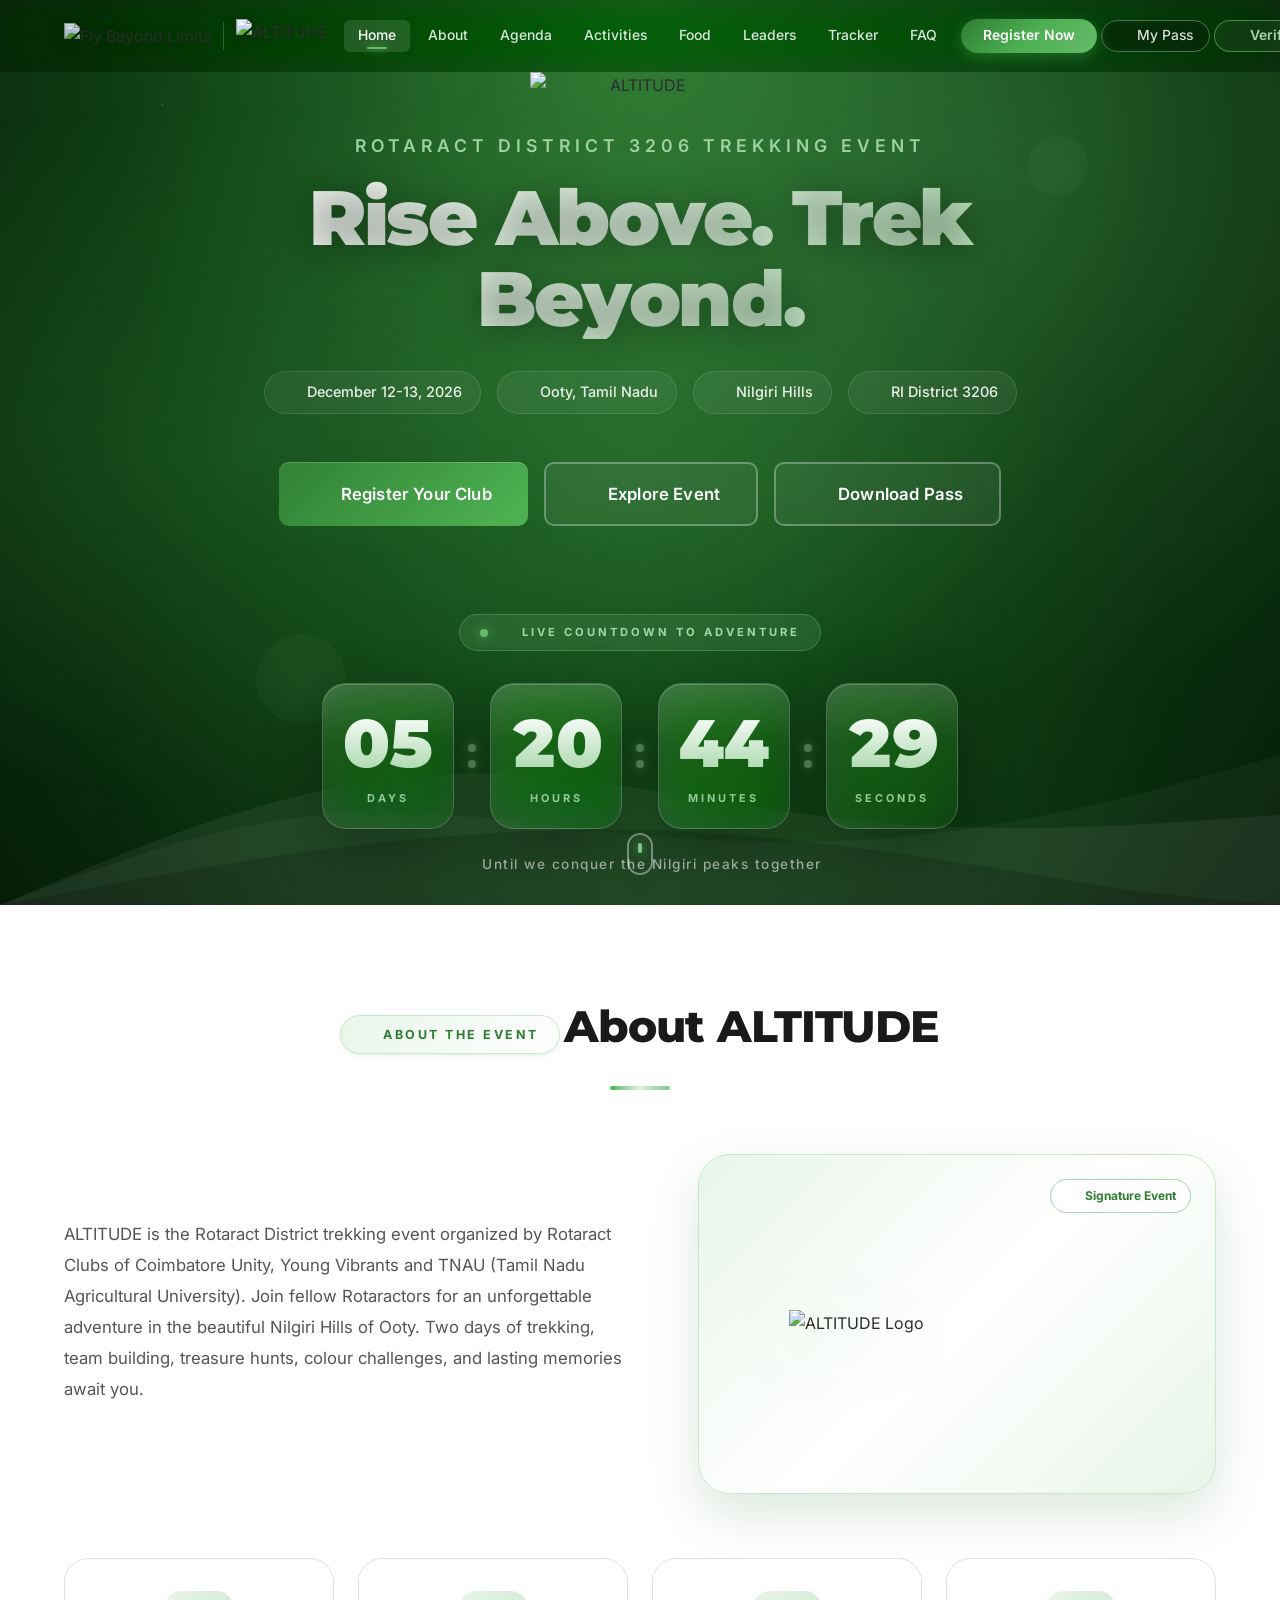
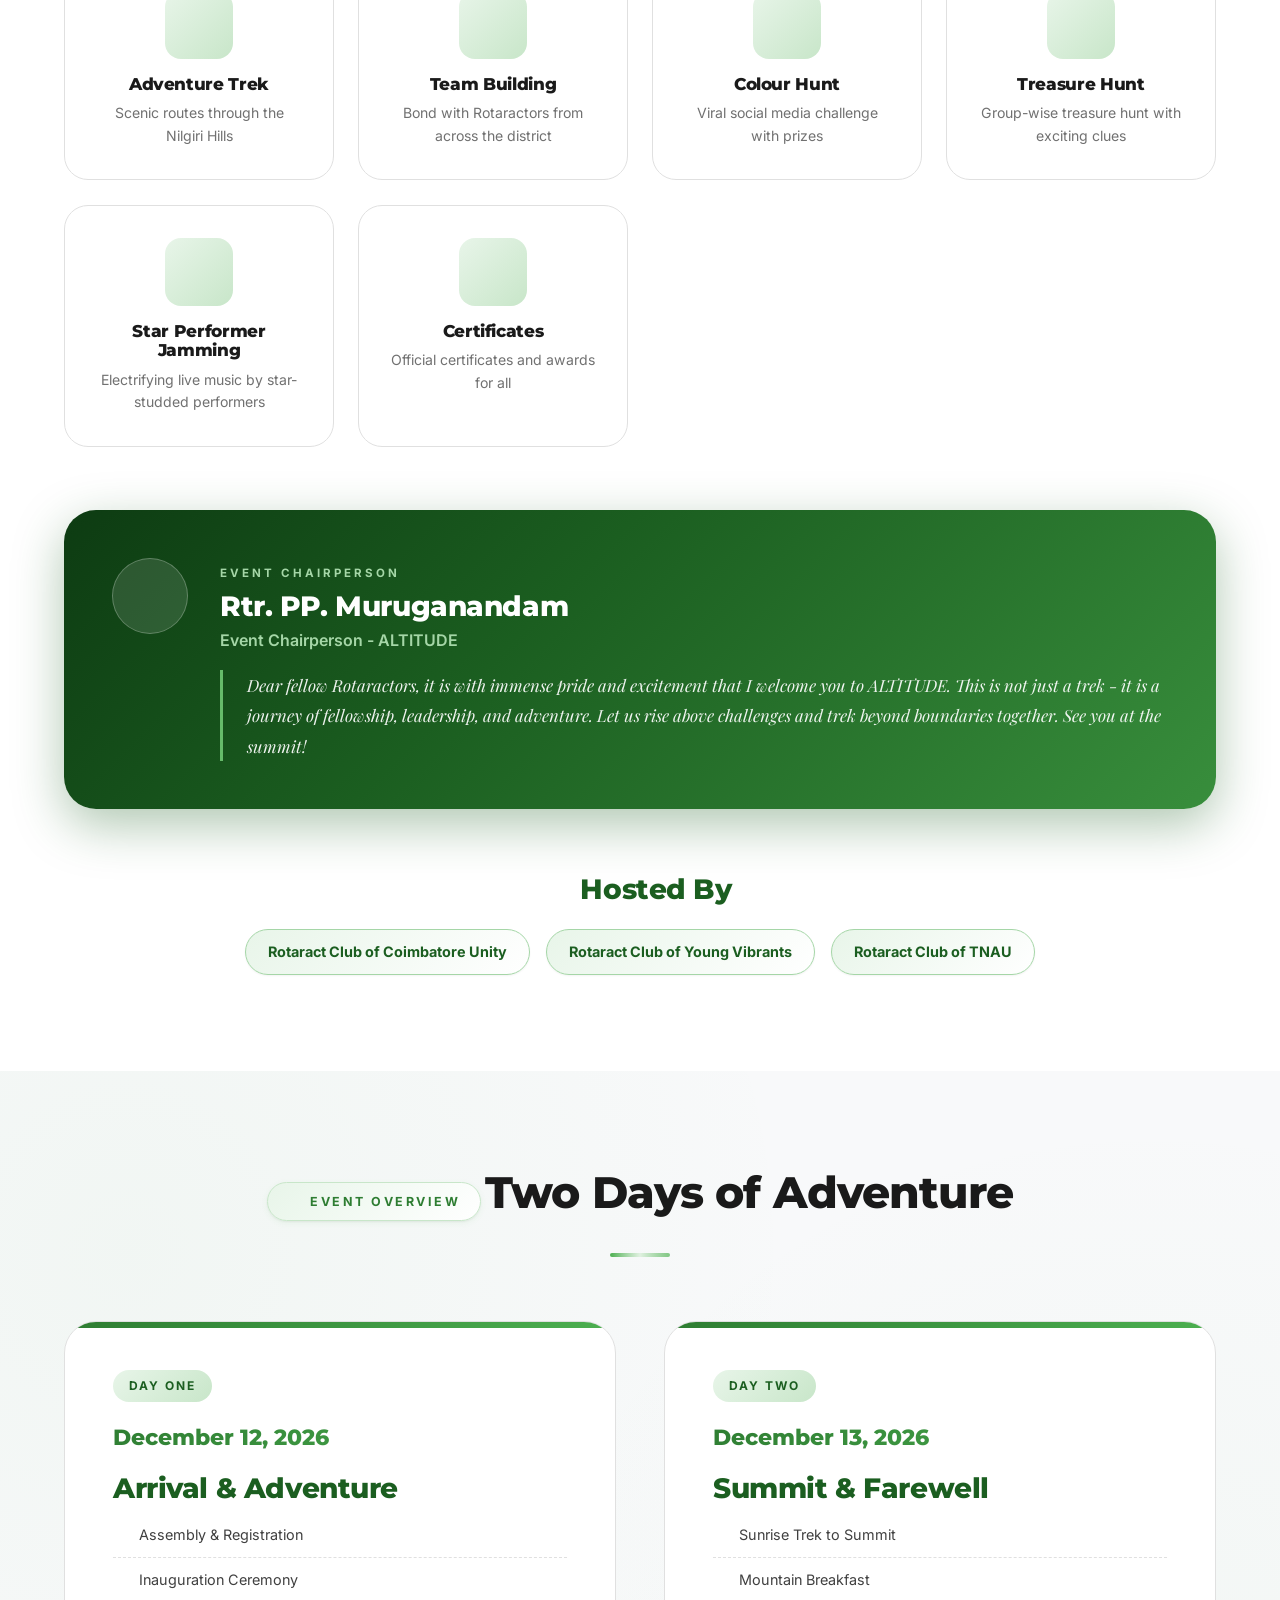
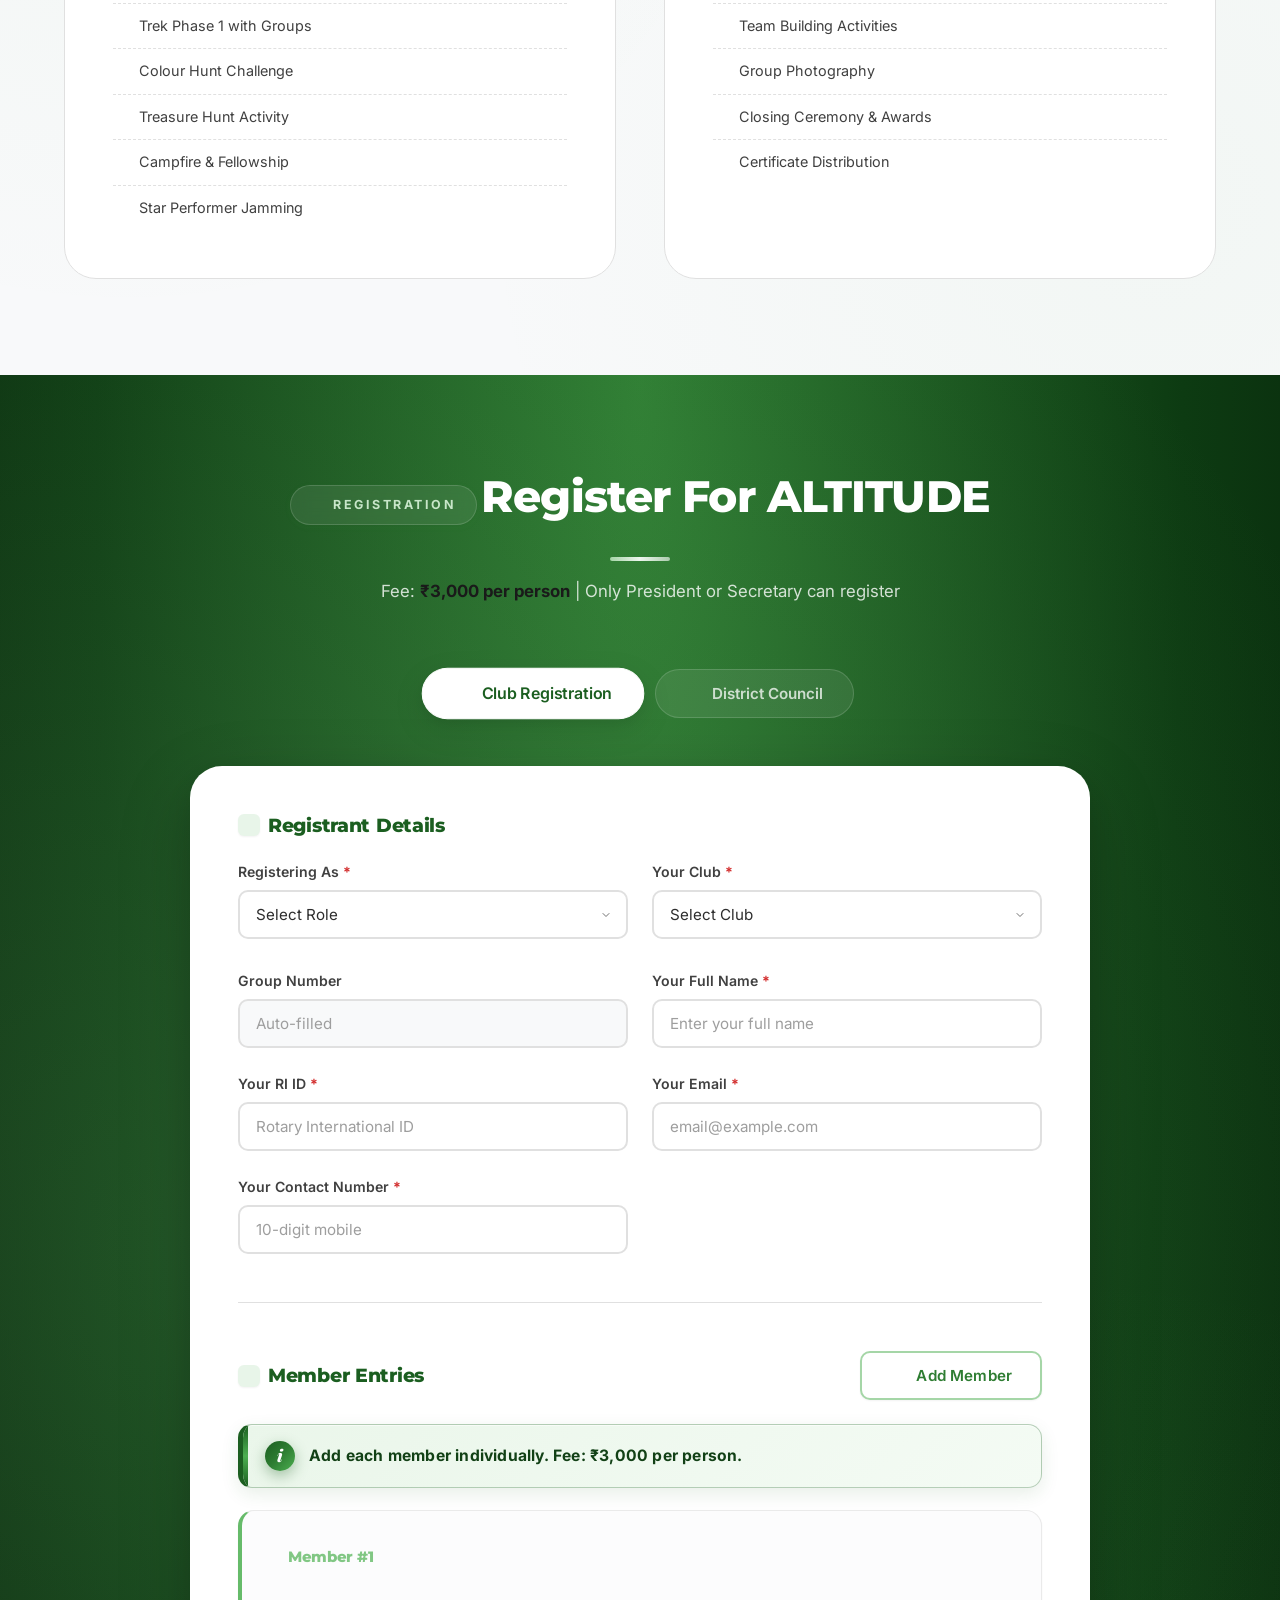
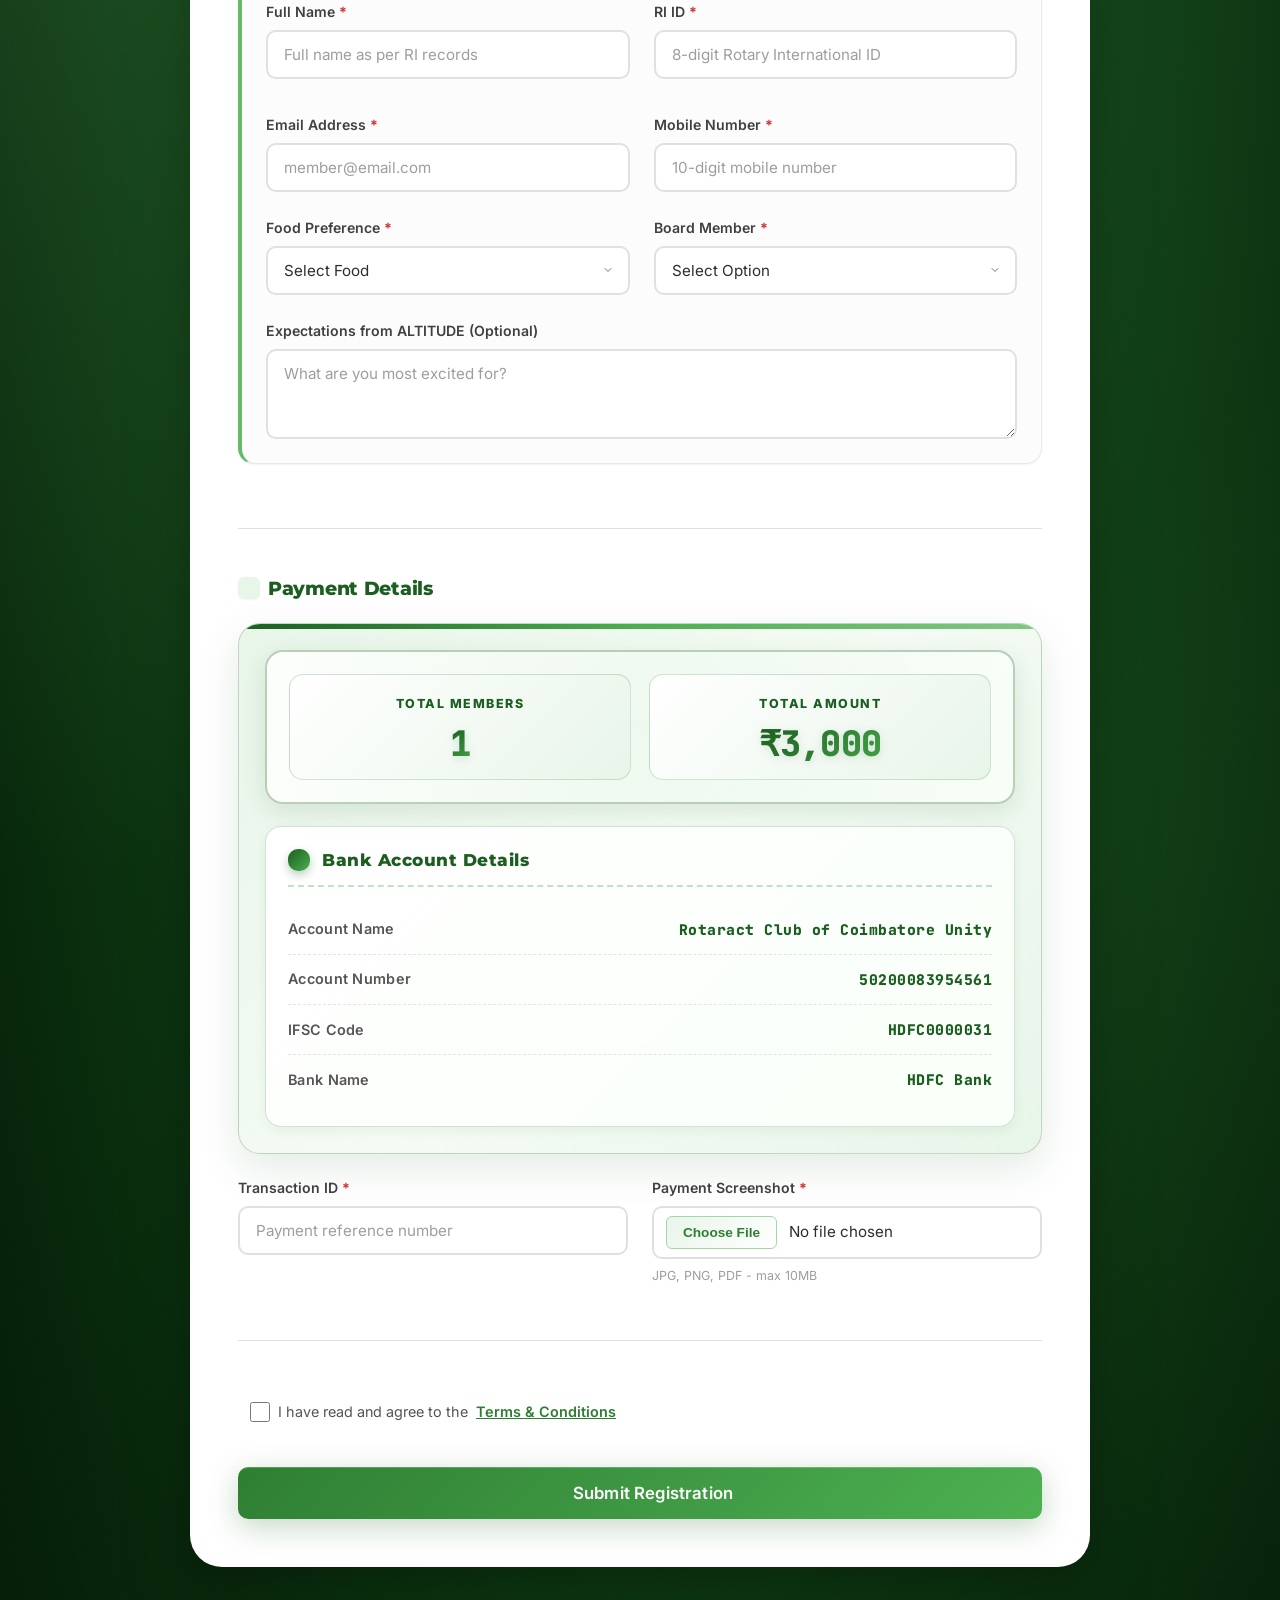
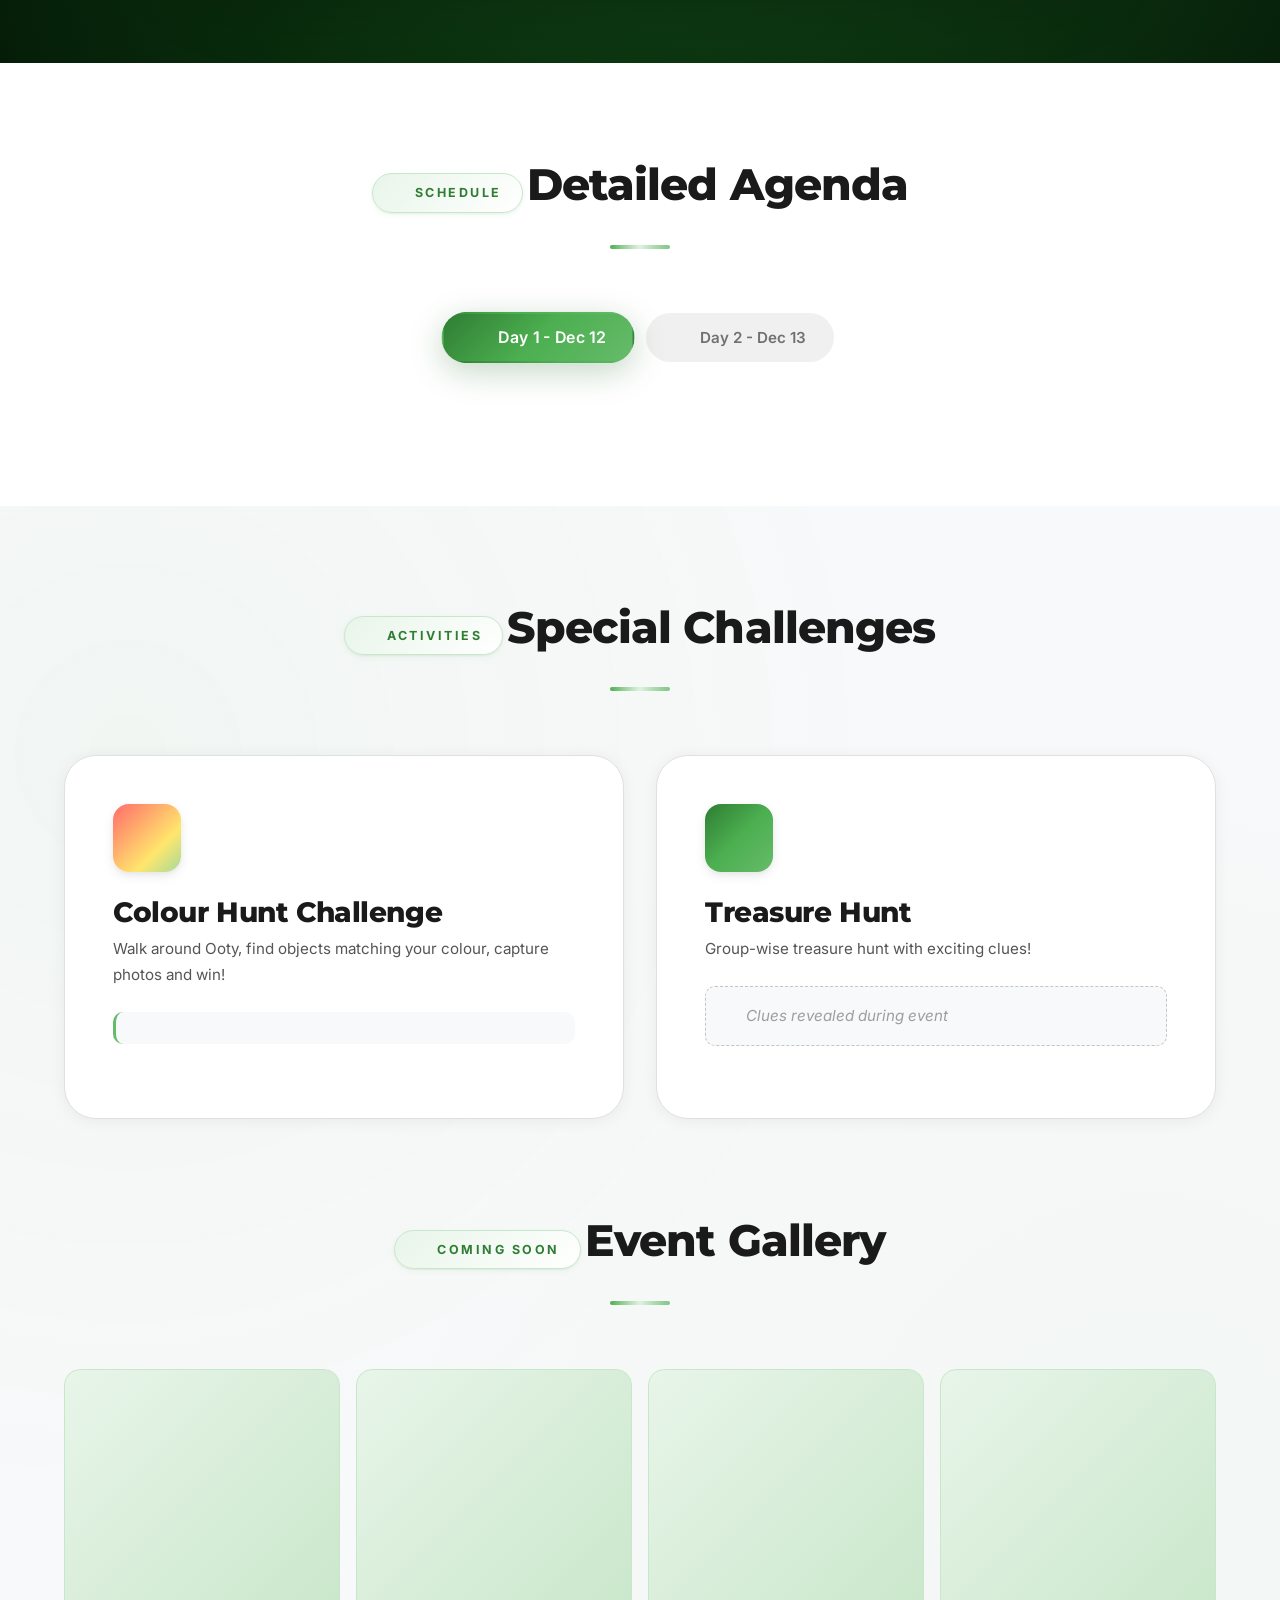
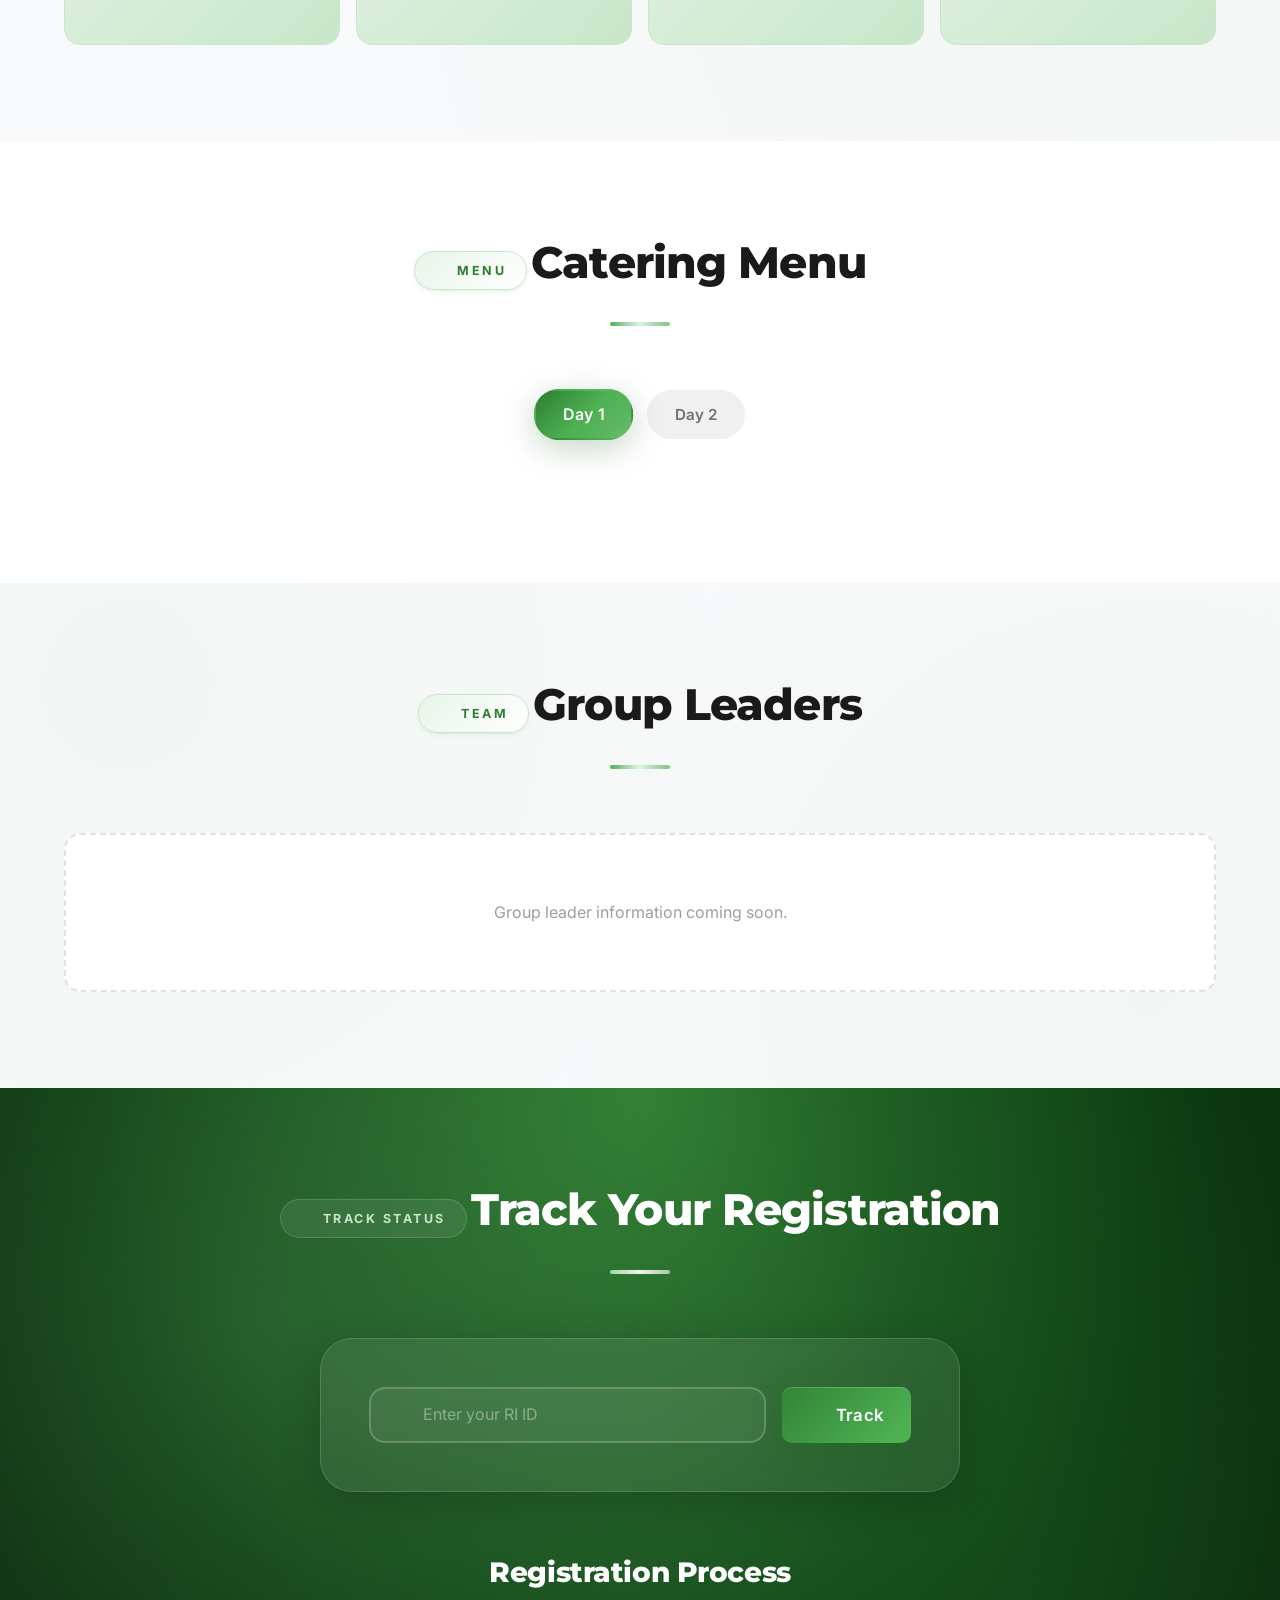
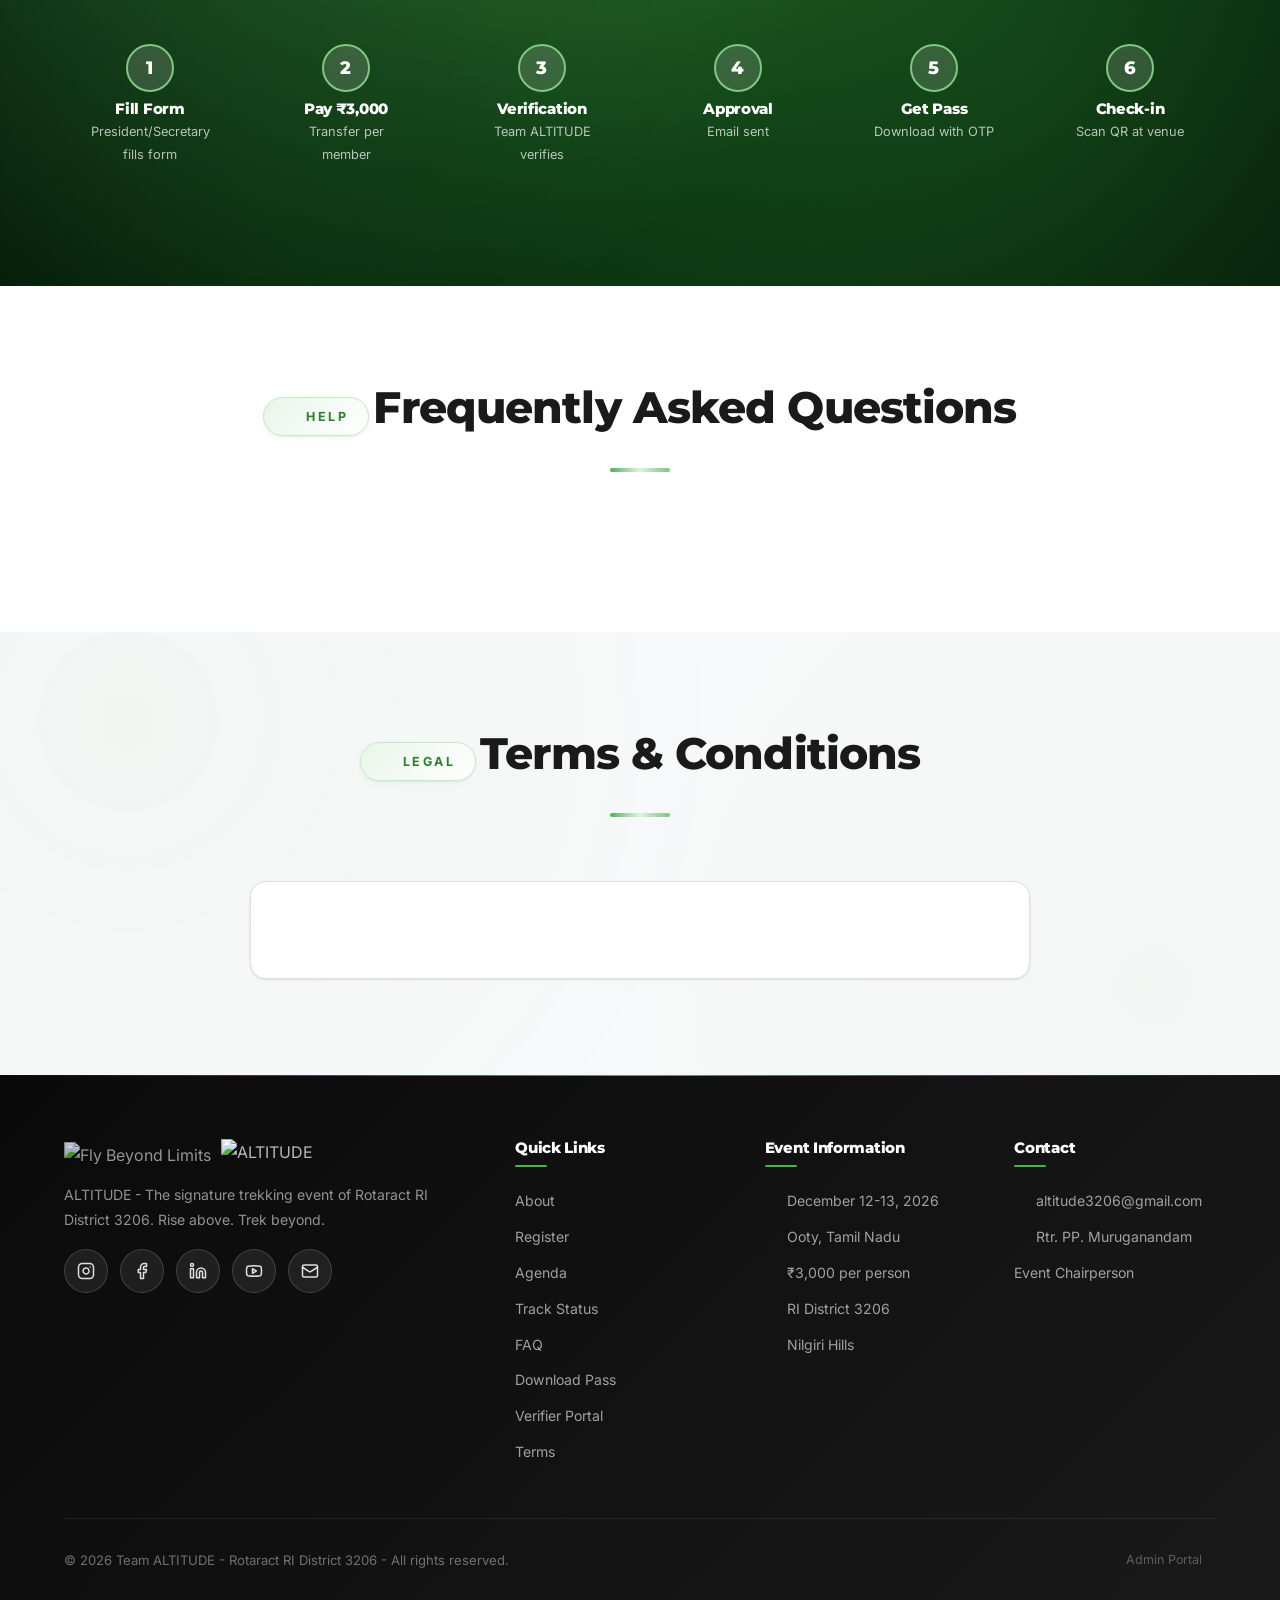
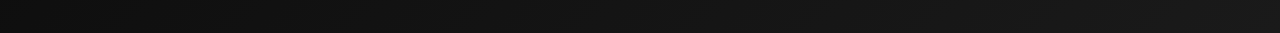
==== commit f2743a66: "Update index.html" ====
--- a/index.html
+++ b/index.html
@@ -2,177 +2,74 @@
 <html lang="en">
 <head>
 <meta charset="UTF-8" />
-<meta name="viewport" content="width=device-width, initial-scale=1.0, maximum-scale=5.0" />
-<meta name="description" content="ALTITUDE - Rotaract District 3206 Trekking Event at Ooty. Rise Above. Trek Beyond." />
+<meta name="viewport" content="width=device-width, initial-scale=1.0, maximum-scale=5.0, viewport-fit=cover" />
+<meta name="description" content="ALTITUDE - Rotaract District 3206 Trekking Event at Ooty. Rise Above. Trek Beyond. December 12-13, 2026." />
 <meta name="theme-color" content="#1B5E20" />
 <meta name="author" content="Team ALTITUDE - Rotaract District 3206" />
-<meta property="og:title" content="ALTITUDE - Rotaract District Trekking" />
-<meta property="og:description" content="Two-day trekking adventure in Ooty by Rotaract RI District 3206." />
+<meta name="apple-mobile-web-app-capable" content="yes" />
+<meta name="apple-mobile-web-app-status-bar-style" content="black-translucent" />
+<meta name="mobile-web-app-capable" content="yes" />
+<meta name="format-detection" content="telephone=no" />
+<meta property="og:title" content="ALTITUDE - Rotaract District Trekking Event" />
+<meta property="og:description" content="Two-day trekking adventure in Ooty by Rotaract RI District 3206. December 12-13, 2026." />
 <meta property="og:image" content="https://res.cloudinary.com/lczeyj8q/image/upload/f_auto/q_auto/Altitude_ColourAsset_1_2x-8.png" />
+<meta property="og:type" content="website" />
+<meta name="twitter:card" content="summary_large_image" />
 
 <title>ALTITUDE | Rotaract District 3206 Trekking Event - Ooty</title>
 
 <link rel="icon" type="image/png" href="https://res.cloudinary.com/lczeyj8q/image/upload/f_auto/q_auto/Altitude_ColourAsset_1_2x-8.png" />
+<link rel="apple-touch-icon" href="https://res.cloudinary.com/lczeyj8q/image/upload/f_auto/q_auto/Altitude_ColourAsset_1_2x-8.png" />
+
+<link rel="dns-prefetch" href="//fonts.googleapis.com" />
+<link rel="dns-prefetch" href="//cdn.jsdelivr.net" />
+<link rel="dns-prefetch" href="//unpkg.com" />
+<link rel="dns-prefetch" href="//res.cloudinary.com" />
 
 <link rel="preconnect" href="https://fonts.googleapis.com" />
 <link rel="preconnect" href="https://fonts.gstatic.com" crossorigin />
-<link href="https://fonts.googleapis.com/css2?family=Inter:wght@300;400;500;600;700;800&family=Montserrat:wght@400;600;700;800;900&family=Playfair+Display:wght@600;700;800;900&display=swap" rel="stylesheet" />
+<link href="https://fonts.googleapis.com/css2?family=Inter:wght@300;400;500;600;700;800&family=Montserrat:wght@400;600;700;800;900&family=Playfair+Display:wght@600;700;800;900&family=JetBrains+Mono:wght@400;500;600;700&display=swap" rel="stylesheet" />
 <link href="https://unpkg.com/aos@2.3.4/dist/aos.css" rel="stylesheet" />
 
-<script src="https://unpkg.com/lucide@latest"></script>
+<script src="https://unpkg.com/lucide@0.469.0/dist/umd/lucide.min.js"></script>
 <script src="https://cdn.jsdelivr.net/npm/@supabase/supabase-js@2"></script>
-<script src="https://cdn.jsdelivr.net/npm/@emailjs/browser@4/dist/email.min.js"></script>
-
-<link rel="stylesheet" href="css/styles.css" />
-
-<style>
-#particleCanvas{position:absolute;inset:0;z-index:1;pointer-events:none}
-.gradient-text{background:linear-gradient(135deg,#fff 0%,#A5D6A7 50%,#fff 100%);-webkit-background-clip:text;-webkit-text-fill-color:transparent;background-clip:text;background-size:200% 200%;animation:gradShift 4s ease infinite}
-@keyframes gradShift{0%,100%{background-position:0% 50%}50%{background-position:100% 50%}}
-.glow-ring{position:absolute;width:600px;height:600px;border-radius:50%;background:radial-gradient(circle,rgba(76,175,80,0.12) 0%,transparent 70%);top:50%;left:50%;transform:translate(-50%,-50%);pointer-events:none;z-index:1;animation:glowPulse 4s ease-in-out infinite}
-@keyframes glowPulse{0%,100%{transform:translate(-50%,-50%) scale(1);opacity:.6}50%{transform:translate(-50%,-50%) scale(1.25);opacity:.9}}
-.float-element{position:absolute;border-radius:50%;background:radial-gradient(circle,rgba(129,199,132,0.08),rgba(255,255,255,0.02));pointer-events:none;animation:floatBubble 15s ease-in-out infinite}
-.float-element:nth-child(1){width:220px;height:220px;top:8%;left:5%}
-.float-element:nth-child(2){width:180px;height:180px;top:60%;right:10%;animation-delay:-5s}
-.float-element:nth-child(3){width:120px;height:120px;top:30%;right:25%;animation-delay:-10s}
-.float-element:nth-child(4){width:90px;height:90px;bottom:20%;left:20%;animation-delay:-7s}
-.float-element:nth-child(5){width:60px;height:60px;top:15%;right:15%;animation-delay:-3s}
-@keyframes floatBubble{0%,100%{transform:translate(0,0) scale(1)}25%{transform:translate(30px,-40px) scale(1.08)}50%{transform:translate(-15px,-60px) scale(.94)}75%{transform:translate(20px,-25px) scale(1.03)}}
-.mountain-silhouette{position:absolute;bottom:0;left:0;right:0;height:220px;z-index:2;pointer-events:none}
-.mountain-silhouette svg{width:100%;height:100%;display:block}
-.back-to-top{position:fixed;bottom:30px;right:30px;width:52px;height:52px;border-radius:50%;background:linear-gradient(135deg,#2E7D32,#4CAF50);color:#fff;display:flex;align-items:center;justify-content:center;box-shadow:0 8px 30px rgba(27,94,32,0.4);z-index:999;opacity:0;transform:translateY(20px) scale(0.8);transition:all .4s cubic-bezier(0.34,1.56,0.64,1);cursor:pointer;border:none}
-.back-to-top.visible{opacity:1;transform:translateY(0) scale(1)}
-.back-to-top:hover{transform:translateY(-4px) scale(1.05)}
-.back-to-top i{width:24px;height:24px}
-.about-logo-showcase{width:100%;display:flex;align-items:center;justify-content:center;padding:var(--space-3xl) var(--space-2xl);background:linear-gradient(135deg,#E8F5E9 0%,#fff 50%,#E8F5E9 100%);border-radius:var(--radius-2xl);border:1px solid var(--green-100);box-shadow:0 20px 50px rgba(27,94,32,0.15);position:relative;min-height:340px;transition:transform .4s ease}
-.about-logo-showcase:hover{transform:translateY(-5px)}
-.about-logo-showcase img{width:80%;max-width:380px;height:auto;object-fit:contain;filter:drop-shadow(0 15px 40px rgba(27,94,32,0.2));transition:transform .5s ease}
-.about-logo-showcase:hover img{transform:scale(1.05) rotate(-2deg)}
-.about-logo-showcase .image-badge{position:absolute;top:var(--space-lg);right:var(--space-lg);z-index:2}
-@media(max-width:480px){.about-logo-showcase{min-height:240px;padding:var(--space-2xl) var(--space-lg)}.about-logo-showcase img{width:70%}}
-
-.social-links{display:flex!important;gap:12px!important;margin-top:1rem!important;flex-wrap:wrap}
-.social-icon{width:44px!important;height:44px!important;border-radius:50%!important;display:inline-flex!important;align-items:center!important;justify-content:center!important;background:rgba(255,255,255,0.08)!important;border:1px solid rgba(255,255,255,0.15)!important;color:rgba(255,255,255,0.85)!important;transition:all .3s ease!important;text-decoration:none!important;position:relative;overflow:hidden}
-.social-icon::before{content:'';position:absolute;inset:0;background:linear-gradient(135deg,#2E7D32,#4CAF50);border-radius:50%;transform:scale(0);transition:transform .4s cubic-bezier(0.34,1.56,0.64,1);z-index:0}
-.social-icon:hover::before{transform:scale(1)}
-.social-icon:hover{transform:translateY(-4px) rotate(8deg)!important;color:#fff!important;box-shadow:0 8px 20px rgba(76,175,80,0.5)!important}
-.social-icon svg{width:18px!important;height:18px!important;position:relative;z-index:1;fill:none;stroke-width:2}
-
-.features-grid{display:grid;grid-template-columns:repeat(auto-fit,minmax(240px,1fr));gap:var(--space-lg);margin:var(--space-3xl) 0}
-.feature-card{background:var(--white);border:1px solid var(--gray-200);border-radius:var(--radius-xl);padding:var(--space-xl);text-align:center;transition:all .4s;position:relative;overflow:hidden}
-.feature-card::before{content:'';position:absolute;top:0;left:50%;transform:translateX(-50%);width:0;height:3px;background:linear-gradient(90deg,#2E7D32,#4CAF50,#81C784);transition:width .4s}
-.feature-card:hover::before{width:100%}
-.feature-card:hover{transform:translateY(-8px);border-color:var(--green-300);box-shadow:0 20px 40px rgba(27,94,32,0.12)}
-.feature-icon-wrap{width:68px;height:68px;margin:0 auto var(--space-md);border-radius:var(--radius-lg);background:linear-gradient(135deg,#E8F5E9,#C8E6C9);display:flex;align-items:center;justify-content:center;transition:all .4s}
-.feature-card:hover .feature-icon-wrap{background:linear-gradient(135deg,#2E7D32,#4CAF50);transform:rotate(-8deg) scale(1.08)}
-.feature-icon-wrap i{width:32px;height:32px;color:var(--green-700);transition:color .4s}
-.feature-card:hover .feature-icon-wrap i{color:#fff}
-.feature-card h4{font-size:1.05rem;margin-bottom:var(--space-sm);color:var(--gray-900)}
-.feature-card p{font-size:.88rem;color:var(--gray-500);line-height:1.6}
-
-.gallery-preview-grid{display:grid;grid-template-columns:repeat(4,1fr);gap:var(--space-md);margin-top:var(--space-2xl)}
-.gallery-item{aspect-ratio:1;border-radius:var(--radius-lg);background:linear-gradient(135deg,#E8F5E9,#C8E6C9);display:flex;align-items:center;justify-content:center;position:relative;overflow:hidden;cursor:pointer;transition:all .4s;border:1px solid var(--green-100)}
-.gallery-item::after{content:'';position:absolute;inset:0;background:linear-gradient(135deg,rgba(27,94,32,0.7),rgba(76,175,80,0.4));opacity:0;transition:opacity .4s}
-.gallery-item:hover{transform:scale(1.05);box-shadow:var(--shadow-xl)}
-.gallery-item:hover::after{opacity:1}
-.gallery-item i{width:40px;height:40px;color:var(--green-600);position:relative;z-index:1;transition:all .4s}
-.gallery-item:hover i{color:#fff;transform:scale(1.2)}
-@media(max-width:768px){.gallery-preview-grid{grid-template-columns:repeat(2,1fr)}}
-
-.floating-cta{position:fixed;bottom:30px;left:30px;padding:14px 22px;background:linear-gradient(135deg,#2E7D32,#4CAF50);color:#fff;border-radius:50px;font-weight:600;font-size:.9rem;box-shadow:0 8px 30px rgba(27,94,32,0.4);display:inline-flex;align-items:center;gap:8px;text-decoration:none;z-index:998;opacity:0;transform:translateY(20px);transition:all .4s cubic-bezier(0.34,1.56,0.64,1)}
-.floating-cta.visible{opacity:1;transform:translateY(0)}
-.floating-cta:hover{transform:translateY(-3px);box-shadow:0 12px 35px rgba(27,94,32,0.55)}
-.floating-cta i{width:18px;height:18px}
-@media(max-width:600px){.floating-cta{bottom:20px;left:20px;padding:12px 18px;font-size:.82rem}.back-to-top{bottom:20px;right:20px}}
-
-.event-timeline-overview{display:grid;grid-template-columns:1fr 1fr;gap:var(--space-2xl);margin-top:var(--space-2xl)}
-.timeline-day-card{background:var(--white);border:1px solid var(--gray-200);border-radius:var(--radius-2xl);padding:var(--space-2xl);position:relative;overflow:hidden;transition:all .4s}
-.timeline-day-card::before{content:'';position:absolute;top:0;left:0;right:0;height:6px;background:linear-gradient(90deg,#2E7D32,#4CAF50)}
-.timeline-day-card:hover{transform:translateY(-6px);box-shadow:var(--shadow-xl);border-color:var(--green-300)}
-.day-badge{display:inline-block;padding:6px 16px;background:linear-gradient(135deg,#E8F5E9,#C8E6C9);color:var(--green-800);border-radius:50px;font-size:.75rem;font-weight:700;text-transform:uppercase;letter-spacing:2px;margin-bottom:var(--space-md)}
-.timeline-day-card h3{color:var(--green-800);margin-bottom:var(--space-sm)}
-.day-date{font-family:var(--font-heading);font-size:1.4rem;font-weight:800;background:linear-gradient(135deg,#2E7D32,#4CAF50);-webkit-background-clip:text;-webkit-text-fill-color:transparent;background-clip:text;margin-bottom:var(--space-md)}
-.day-highlights{list-style:none;padding:0;margin:0}
-.day-highlights li{padding:10px 0;border-bottom:1px dashed var(--gray-200);color:var(--gray-700);font-size:.9rem;display:flex;align-items:center;gap:10px}
-.day-highlights li:last-child{border-bottom:none}
-.day-highlights li i{width:16px;height:16px;color:var(--green-600);flex-shrink:0}
-@media(max-width:768px){.event-timeline-overview{grid-template-columns:1fr}}
-
-.nav-logo{display:flex!important;align-items:center;gap:10px;flex-shrink:0}
-.nav-logo-primary{height:26px;width:auto;object-fit:contain;filter:drop-shadow(0 2px 8px rgba(0,0,0,0.3));opacity:0.85;transition:all .3s;display:block}
-.nav-logo-main{height:34px;width:auto;object-fit:contain;filter:drop-shadow(0 2px 6px rgba(0,0,0,0.3));transition:transform .3s;display:block}
-.nav-logo-divider{width:1px;height:28px;background:rgba(255,255,255,0.2);flex-shrink:0;margin:0 2px}
-.nav-logo:hover .nav-logo-primary{opacity:1}
-.nav-logo:hover .nav-logo-main{transform:scale(1.05)}
-@media(max-width:640px){.nav-logo-primary{height:22px}.nav-logo-main{height:28px}.nav-logo-divider{height:22px}.nav-logo{gap:6px}}
-@media(max-width:480px){.nav-logo-primary{height:20px}.nav-logo-main{height:24px}.nav-logo-divider{height:18px}.nav-logo{gap:4px}}
-@media(max-width:380px){.nav-logo-primary{display:none}.nav-logo-divider{display:none}}
-
-.footer-dual-logos{display:flex;align-items:center;gap:10px;margin-bottom:var(--space-md);flex-wrap:wrap}
-.footer-dual-logos img:first-child{height:22px;opacity:0.8}
-.footer-dual-logos img:last-child{height:28px}
-@media(max-width:480px){.footer-dual-logos img:first-child{height:18px}.footer-dual-logos img:last-child{height:24px}}
-
-/* Single Hero Logo */
-.hero-logo{width:clamp(140px,25vw,220px);height:auto;object-fit:contain;margin:0 auto var(--space-xl);filter:drop-shadow(0 8px 40px rgba(0,0,0,0.4));animation:heroLogoFloat 6s ease-in-out infinite;display:block}
-@keyframes heroLogoFloat{0%,100%{transform:translateY(0)}50%{transform:translateY(-10px)}}
-
-/* Premium Countdown */
-.countdown-showcase{margin:var(--space-2xl) auto 0;max-width:900px;position:relative;padding:var(--space-lg) 0}
-.countdown-label{display:inline-flex;align-items:center;gap:10px;padding:8px 20px;background:rgba(129,199,132,0.15);border:1px solid rgba(129,199,132,0.3);border-radius:50px;font-size:.7rem;font-weight:700;text-transform:uppercase;letter-spacing:3px;color:#A5D6A7;backdrop-filter:blur(10px);margin-bottom:var(--space-xl)}
-.countdown-label::before{content:'';width:8px;height:8px;border-radius:50%;background:#66BB6A;box-shadow:0 0 12px #66BB6A;animation:livePulse 1.5s ease-in-out infinite}
-@keyframes livePulse{0%,100%{opacity:1;transform:scale(1)}50%{opacity:.5;transform:scale(1.3)}}
-.countdown-label i{width:14px;height:14px}
-.countdown-wrapper{display:flex;justify-content:center;align-items:center;gap:12px;flex-wrap:wrap}
-.countdown-unit{position:relative;min-width:130px}
-.countdown-card{background:linear-gradient(145deg,rgba(255,255,255,0.12),rgba(255,255,255,0.04));backdrop-filter:blur(20px) saturate(180%);-webkit-backdrop-filter:blur(20px) saturate(180%);border:1px solid rgba(255,255,255,0.18);border-radius:24px;padding:26px 20px 20px;position:relative;overflow:hidden;transition:all .4s;box-shadow:0 20px 60px rgba(0,0,0,0.3),inset 0 1px 0 rgba(255,255,255,0.2)}
-.countdown-card::before{content:'';position:absolute;top:0;left:0;right:0;height:40%;background:linear-gradient(180deg,rgba(255,255,255,0.1),transparent);border-radius:24px 24px 0 0;pointer-events:none}
-.countdown-unit:hover .countdown-card{transform:translateY(-8px) scale(1.03);border-color:rgba(129,199,132,0.5);box-shadow:0 30px 80px rgba(76,175,80,0.3)}
-.countdown-number{display:block;font-family:var(--font-heading);font-size:clamp(2.8rem,6vw,4.2rem);font-weight:900;line-height:1;text-align:center;background:linear-gradient(180deg,#fff 0%,#A5D6A7 100%);-webkit-background-clip:text;-webkit-text-fill-color:transparent;background-clip:text;position:relative;z-index:2;letter-spacing:-.03em;font-variant-numeric:tabular-nums;transition:transform .3s}
-.countdown-unit:hover .countdown-number{transform:scale(1.08)}
-.countdown-unit-label{display:block;text-align:center;margin-top:12px;font-size:.68rem;font-weight:700;text-transform:uppercase;letter-spacing:3px;color:rgba(165,214,167,0.9);position:relative;z-index:2}
-.countdown-unit-icon{position:absolute;top:12px;right:12px;width:20px;height:20px;color:rgba(165,214,167,0.4);z-index:3;transition:all .4s}
-.countdown-unit:hover .countdown-unit-icon{color:#81C784;transform:rotate(360deg)}
-.countdown-separator{display:flex;flex-direction:column;justify-content:center;gap:8px;padding:0 2px}
-.countdown-separator .dot{width:8px;height:8px;border-radius:50%;background:rgba(165,214,167,0.5);box-shadow:0 0 10px rgba(129,199,132,0.5);animation:separatorBlink 1.2s ease-in-out infinite}
-.countdown-separator .dot:nth-child(2){animation-delay:.6s}
-@keyframes separatorBlink{0%,100%{opacity:.3;transform:scale(.9)}50%{opacity:1;transform:scale(1.1);background:#66BB6A}}
-.countdown-caption{text-align:center;margin-top:var(--space-lg);font-size:.85rem;color:rgba(255,255,255,0.6);letter-spacing:1.5px;font-weight:500;display:inline-flex;align-items:center;justify-content:center;gap:8px;width:100%}
-.countdown-caption i{width:16px;height:16px;color:#A5D6A7}
-.countdown-number.flip{animation:numberFlip .6s cubic-bezier(0.25,1,0.5,1)}
-@keyframes numberFlip{0%{transform:translateY(0);opacity:1}50%{transform:translateY(-20px);opacity:0}51%{transform:translateY(20px);opacity:0}100%{transform:translateY(0);opacity:1}}
-@media(max-width:768px){.countdown-wrapper{gap:8px}.countdown-unit{min-width:100px}.countdown-card{padding:20px 14px 16px;border-radius:20px}.countdown-separator .dot{width:6px;height:6px}}
-@media(max-width:560px){.countdown-wrapper{gap:6px}.countdown-unit{min-width:72px;flex:1 1 40%;max-width:130px}.countdown-card{padding:18px 10px 14px;border-radius:16px}.countdown-number{font-size:2rem}.countdown-unit-label{font-size:.6rem;letter-spacing:2px;margin-top:8px}.countdown-unit-icon{width:14px;height:14px;top:8px;right:8px}.countdown-separator{display:none}.countdown-label{font-size:.62rem;letter-spacing:2px;padding:6px 14px;margin-bottom:var(--space-lg)}.countdown-caption{font-size:.75rem;letter-spacing:1px}}
-
-.reg-closed-notice{display:flex;align-items:center;justify-content:center;gap:var(--space-sm);background:rgba(255,255,255,0.1);backdrop-filter:blur(10px);border:1px solid rgba(255,255,255,0.2);border-radius:var(--radius-lg);padding:var(--space-lg);margin-bottom:var(--space-2xl);color:#fff;font-weight:600;font-size:1.05rem}
-.reg-closed-notice i{width:24px;height:24px;color:var(--yellow)}
-</style>
+
+<link rel="stylesheet" href="css/styles.css?v=14" />
+
+<noscript><style>#preloader{display:none!important}[data-aos]{opacity:1!important;transform:none!important}</style></noscript>
 </head>
 <body>
+<a href="#about" class="skip-link">Skip to main content</a>
 
 <!-- Preloader -->
 <div id="preloader">
   <div class="preloader-content">
-    <img src="https://res.cloudinary.com/lczeyj8q/image/upload/f_auto/q_auto/Altitude_ColourAsset_1_2x-8.png" alt="Altitude" class="preloader-logo" />
+    <img src="https://res.cloudinary.com/lczeyj8q/image/upload/f_auto/q_auto/Altitude_ColourAsset_1_2x-8.png" alt="ALTITUDE" class="preloader-logo" loading="eager" />
     <div class="preloader-bar"><div class="preloader-progress"></div></div>
     <p>Preparing your ALTITUDE experience...</p>
   </div>
 </div>
 
-<button id="backToTop" class="back-to-top" aria-label="Back to top"><i data-lucide="chevron-up"></i></button>
-<a href="#register" id="floatingCta" class="floating-cta"><i data-lucide="user-plus"></i><span>Register Now</span></a>
-
-<div id="announcementBar" class="announcement-bar" style="display:none;">
-  <div class="container"><i data-lucide="megaphone"></i><span id="announcementText"></span><button class="close-announcement" onclick="document.getElementById('announcementBar').style.display='none'"><i data-lucide="x"></i></button></div>
+<!-- Utility Buttons -->
+<button id="backToTop" class="back-to-top" aria-label="Scroll to top"><i data-lucide="chevron-up"></i></button>
+<a href="#register" id="floatingCta" class="floating-cta" aria-label="Register Now"><i data-lucide="user-plus"></i><span>Register Now</span></a>
+
+<!-- Announcement Bar -->
+<div id="announcementBar" class="announcement-bar" style="display:none;" role="status">
+  <div class="container">
+    <i data-lucide="megaphone"></i>
+    <span id="announcementText"></span>
+    <button type="button" class="close-announcement" aria-label="Close announcement"><i data-lucide="x"></i></button>
+  </div>
 </div>
 
-<!-- Navigation: Fly Beyond Limits FIRST, then ALTITUDE -->
-<nav class="navbar" id="navbar">
+<!-- Navigation -->
+<nav class="navbar" id="navbar" role="navigation" aria-label="Main navigation">
   <div class="container nav-container">
     <a href="#home" class="nav-logo" aria-label="ALTITUDE Home">
-      <img src="https://res.cloudinary.com/lczeyj8q/image/upload/f_auto/q_auto/Fly_beyond_limitsAsset_13_2x-8.png" alt="Fly Beyond Limits" class="nav-logo-primary" />
-      <div class="nav-logo-divider"></div>
-      <img src="https://res.cloudinary.com/lczeyj8q/image/upload/f_auto/q_auto/Altitude_WhiteAsset_2_2x-8.png" alt="ALTITUDE" class="nav-logo-main" id="navLogo" />
+      <img src="https://res.cloudinary.com/lczeyj8q/image/upload/f_auto/q_auto/Fly_beyond_limitsAsset_13_2x-8.png" alt="Fly Beyond Limits" class="nav-logo-primary" loading="eager" decoding="async" />
+      <div class="nav-logo-divider" aria-hidden="true"></div>
+      <img src="https://res.cloudinary.com/lczeyj8q/image/upload/f_auto/q_auto/Altitude_WhiteAsset_2_2x-8.png" alt="ALTITUDE" class="nav-logo-main" id="navLogo" loading="eager" decoding="async" />
     </a>
     <ul class="nav-menu" id="navMenu">
       <li><a href="#home" class="nav-link active">Home</a></li>
@@ -187,18 +84,22 @@
       <li><a href="pass.html" class="nav-link btn-nav-pass"><i data-lucide="ticket"></i> My Pass</a></li>
       <li><a href="verify.html" class="nav-link btn-nav-verifier"><i data-lucide="scan-line"></i> Verifier</a></li>
     </ul>
-    <button class="nav-toggle" id="navToggle" aria-label="Toggle menu"><span></span><span></span><span></span></button>
+    <button class="nav-toggle" id="navToggle" aria-label="Toggle navigation menu" aria-expanded="false" aria-controls="navMenu"><span></span><span></span><span></span></button>
   </div>
 </nav>
 
-<!-- Hero: Single ALTITUDE Logo Only -->
+<!-- Hero Section -->
 <section id="home" class="hero">
-  <canvas id="particleCanvas"></canvas>
-  <div class="hero-bg-overlay parallax-layer" data-speed="0.3"></div>
-  <div class="glow-ring"></div>
-  <div class="float-element"></div><div class="float-element"></div><div class="float-element"></div><div class="float-element"></div><div class="float-element"></div>
-
-  <div class="mountain-silhouette">
+  <canvas id="particleCanvas" aria-hidden="true"></canvas>
+  <div class="hero-bg-overlay parallax-layer" data-speed="0.3" aria-hidden="true"></div>
+  <div class="glow-ring" aria-hidden="true"></div>
+  <div class="float-element" aria-hidden="true"></div>
+  <div class="float-element" aria-hidden="true"></div>
+  <div class="float-element" aria-hidden="true"></div>
+  <div class="float-element" aria-hidden="true"></div>
+  <div class="float-element" aria-hidden="true"></div>
+
+  <div class="mountain-silhouette" aria-hidden="true">
     <svg viewBox="0 0 1440 220" preserveAspectRatio="none" fill="none" xmlns="http://www.w3.org/2000/svg">
       <path d="M0 220L60 200C120 180 240 140 360 130C480 120 600 140 720 150C840 160 960 160 1080 145C1200 130 1320 100 1380 85L1440 70V220H0Z" fill="rgba(255,255,255,0.04)"/>
       <path d="M0 220L80 190C160 160 320 100 480 90C640 80 800 120 960 135C1120 150 1280 140 1360 135L1440 130V220H0Z" fill="rgba(255,255,255,0.06)"/>
@@ -208,7 +109,7 @@
 
   <div class="container hero-container" style="position:relative;z-index:3;">
     <div class="hero-content" data-aos="fade-up" data-aos-duration="1000">
-      <img src="https://res.cloudinary.com/lczeyj8q/image/upload/f_auto/q_auto/Altitude_WhiteAsset_2_2x-8.png" alt="ALTITUDE" class="hero-logo" />
+      <img src="https://res.cloudinary.com/lczeyj8q/image/upload/f_auto/q_auto/Altitude_WhiteAsset_2_2x-8.png" alt="ALTITUDE" class="hero-logo" loading="eager" />
       <p class="hero-tagline" id="heroSubtitle">Rotaract District 3206 Trekking Event</p>
       <h1 class="hero-title gradient-text">Rise Above. Trek Beyond.</h1>
 
@@ -227,20 +128,44 @@
 
       <div class="countdown-showcase" data-aos="fade-up" data-aos-delay="600">
         <div class="countdown-label"><i data-lucide="clock"></i><span>Live Countdown to Adventure</span></div>
-        <div class="countdown-wrapper" id="countdown">
-          <div class="countdown-unit"><div class="countdown-card"><i data-lucide="calendar" class="countdown-unit-icon"></i><span class="countdown-number" id="cd-days">00</span><span class="countdown-unit-label">Days</span></div></div>
-          <div class="countdown-separator"><div class="dot"></div><div class="dot"></div></div>
-          <div class="countdown-unit"><div class="countdown-card"><i data-lucide="sun" class="countdown-unit-icon"></i><span class="countdown-number" id="cd-hours">00</span><span class="countdown-unit-label">Hours</span></div></div>
-          <div class="countdown-separator"><div class="dot"></div><div class="dot"></div></div>
-          <div class="countdown-unit"><div class="countdown-card"><i data-lucide="hourglass" class="countdown-unit-icon"></i><span class="countdown-number" id="cd-mins">00</span><span class="countdown-unit-label">Minutes</span></div></div>
-          <div class="countdown-separator"><div class="dot"></div><div class="dot"></div></div>
-          <div class="countdown-unit"><div class="countdown-card"><i data-lucide="zap" class="countdown-unit-icon"></i><span class="countdown-number" id="cd-secs">00</span><span class="countdown-unit-label">Seconds</span></div></div>
+        <div class="countdown-wrapper" id="countdown" role="timer" aria-label="Countdown to event">
+          <div class="countdown-unit">
+            <div class="countdown-card">
+              <i data-lucide="calendar" class="countdown-unit-icon" aria-hidden="true"></i>
+              <span class="countdown-number" id="cd-days">00</span>
+              <span class="countdown-unit-label">Days</span>
+            </div>
+          </div>
+          <div class="countdown-separator" aria-hidden="true"><div class="dot"></div><div class="dot"></div></div>
+          <div class="countdown-unit">
+            <div class="countdown-card">
+              <i data-lucide="sun" class="countdown-unit-icon" aria-hidden="true"></i>
+              <span class="countdown-number" id="cd-hours">00</span>
+              <span class="countdown-unit-label">Hours</span>
+            </div>
+          </div>
+          <div class="countdown-separator" aria-hidden="true"><div class="dot"></div><div class="dot"></div></div>
+          <div class="countdown-unit">
+            <div class="countdown-card">
+              <i data-lucide="hourglass" class="countdown-unit-icon" aria-hidden="true"></i>
+              <span class="countdown-number" id="cd-mins">00</span>
+              <span class="countdown-unit-label">Minutes</span>
+            </div>
+          </div>
+          <div class="countdown-separator" aria-hidden="true"><div class="dot"></div><div class="dot"></div></div>
+          <div class="countdown-unit">
+            <div class="countdown-card">
+              <i data-lucide="zap" class="countdown-unit-icon" aria-hidden="true"></i>
+              <span class="countdown-number" id="cd-secs">00</span>
+              <span class="countdown-unit-label">Seconds</span>
+            </div>
+          </div>
         </div>
         <div class="countdown-caption"><i data-lucide="mountain-snow"></i><span>Until we conquer the Nilgiri peaks together</span></div>
       </div>
     </div>
   </div>
-  <div class="scroll-indicator"><span></span></div>
+  <div class="scroll-indicator" aria-hidden="true"><span></span></div>
 </section>
 
 <!-- About -->
@@ -258,7 +183,7 @@
       </div>
       <div class="about-image" data-aos="fade-left">
         <div class="about-logo-showcase">
-          <img src="https://res.cloudinary.com/lczeyj8q/image/upload/f_auto/q_auto/Altitude_ColourAsset_1_2x-8.png" alt="Altitude Logo" />
+          <img src="https://res.cloudinary.com/lczeyj8q/image/upload/f_auto/q_auto/Altitude_ColourAsset_1_2x-8.png" alt="ALTITUDE Logo" loading="lazy" />
           <div class="image-badge"><i data-lucide="award"></i> Signature Event</div>
         </div>
       </div>
@@ -269,14 +194,14 @@
       <div class="feature-card"><div class="feature-icon-wrap"><i data-lucide="users"></i></div><h4>Team Building</h4><p>Bond with Rotaractors from across the district</p></div>
       <div class="feature-card"><div class="feature-icon-wrap"><i data-lucide="palette"></i></div><h4>Colour Hunt</h4><p>Viral social media challenge with prizes</p></div>
       <div class="feature-card"><div class="feature-icon-wrap"><i data-lucide="map"></i></div><h4>Treasure Hunt</h4><p>Group-wise treasure hunt with exciting clues</p></div>
-      <div class="feature-card"><div class="feature-icon-wrap"><i data-lucide="mic-2"></i></div><h4>Star Singer's Jamming</h4><p>Electrifying live music by star-studded singers</p></div>
+      <div class="feature-card"><div class="feature-icon-wrap"><i data-lucide="mic-2"></i></div><h4>Star Performer Jamming</h4><p>Electrifying live music by star-studded performers</p></div>
       <div class="feature-card"><div class="feature-icon-wrap"><i data-lucide="award"></i></div><h4>Certificates</h4><p>Official certificates and awards for all</p></div>
     </div>
 
     <div class="event-chair-card" data-aos="zoom-in">
       <div class="chair-icon"><i data-lucide="user-round"></i></div>
       <div class="chair-content">
-        <span class="chair-label" id="chairTitle">Event Chair</span>
+        <span class="chair-label" id="chairTitle">Event Chairperson</span>
         <h3 class="chair-name" id="chairName">Rtr. PP. Muruganandam</h3>
         <p class="chair-designation" id="chairDesignation">Event Chairperson - ALTITUDE</p>
         <blockquote id="chairMessage">Dear fellow Rotaractors, it is with immense pride and excitement that I welcome you to ALTITUDE. This is not just a trek - it is a journey of fellowship, leadership, and adventure. Let us rise above challenges and trek beyond boundaries together. See you at the summit!</blockquote>
@@ -306,27 +231,27 @@
       <div class="timeline-day-card" data-aos="fade-right">
         <span class="day-badge">Day One</span>
         <div class="day-date">December 12, 2026</div>
-        <h3>Arrival & Adventure</h3>
+        <h3>Arrival &amp; Adventure</h3>
         <ul class="day-highlights">
-          <li><i data-lucide="check"></i> Assembly & Registration</li>
+          <li><i data-lucide="check"></i> Assembly &amp; Registration</li>
           <li><i data-lucide="check"></i> Inauguration Ceremony</li>
           <li><i data-lucide="check"></i> Trek Phase 1 with Groups</li>
           <li><i data-lucide="check"></i> Colour Hunt Challenge</li>
           <li><i data-lucide="check"></i> Treasure Hunt Activity</li>
-          <li><i data-lucide="check"></i> Campfire & Fellowship</li>
-          <li><i data-lucide="check"></i> Star-Studded Singer's Jamming</li>
+          <li><i data-lucide="check"></i> Campfire &amp; Fellowship</li>
+          <li><i data-lucide="check"></i> Star Performer Jamming</li>
         </ul>
       </div>
       <div class="timeline-day-card" data-aos="fade-left">
         <span class="day-badge">Day Two</span>
         <div class="day-date">December 13, 2026</div>
-        <h3>Summit & Farewell</h3>
+        <h3>Summit &amp; Farewell</h3>
         <ul class="day-highlights">
           <li><i data-lucide="check"></i> Sunrise Trek to Summit</li>
           <li><i data-lucide="check"></i> Mountain Breakfast</li>
           <li><i data-lucide="check"></i> Team Building Activities</li>
           <li><i data-lucide="check"></i> Group Photography</li>
-          <li><i data-lucide="check"></i> Closing Ceremony & Awards</li>
+          <li><i data-lucide="check"></i> Closing Ceremony &amp; Awards</li>
           <li><i data-lucide="check"></i> Certificate Distribution</li>
         </ul>
       </div>
@@ -347,79 +272,96 @@
       <button class="reg-tab active" data-tab="club"><i data-lucide="users-round"></i> Club Registration</button>
       <button class="reg-tab" data-tab="dc"><i data-lucide="crown"></i> District Council</button>
     </div>
+
+    <!-- CLUB REGISTRATION -->
     <div class="reg-form-container active" id="tab-club" data-aos="fade-up">
       <form id="clubRegForm" class="reg-form" novalidate>
         <div class="form-section">
           <h3 class="form-section-title"><i data-lucide="user-cog"></i> Registrant Details</h3>
           <div class="form-grid">
-            <div class="form-group"><label>Registering As <span class="req">*</span></label><select name="registrant_role" required><option value="">Select Role</option><option value="President">President</option><option value="Secretary">Secretary</option></select></div>
-            <div class="form-group"><label>Your Club <span class="req">*</span></label><select name="club_id" id="clubSelect" required><option value="">Select Club</option></select><small id="slotsInfo" class="slots-info" style="display:none;"></small></div>
-            <div class="form-group"><label>Group Number</label><input type="text" id="groupDisplay" readonly placeholder="Auto-filled" /></div>
-            <div class="form-group"><label>Your Full Name <span class="req">*</span></label><input type="text" name="registrant_name" required placeholder="Enter your full name" /></div>
-            <div class="form-group"><label>Your RI ID <span class="req">*</span></label><input type="text" name="registrant_ri_id" required placeholder="Rotary International ID" /></div>
-            <div class="form-group"><label>Your Email <span class="req">*</span></label><input type="email" name="registrant_email" required placeholder="email@example.com" /></div>
-            <div class="form-group"><label>Your Contact Number <span class="req">*</span></label><input type="tel" name="registrant_phone" pattern="[0-9]{10}" maxlength="10" required placeholder="10-digit mobile" /></div>
-          </div>
-        </div>
+            <div class="form-group"><label for="club-registrant_role">Registering As <span class="req">*</span></label><select id="club-registrant_role" name="registrant_role" required><option value="">Select Role</option><option value="President">President</option><option value="Secretary">Secretary</option></select></div>
+            <div class="form-group"><label for="clubSelect">Your Club <span class="req">*</span></label><select name="club_id" id="clubSelect" required><option value="">Select Club</option></select><small id="slotsInfo" class="slots-info" style="display:none;"></small><div id="capacityWarning"></div></div>
+            <div class="form-group"><label for="groupDisplay">Group Number</label><input type="text" id="groupDisplay" readonly placeholder="Auto-filled" tabindex="-1" /></div>
+            <div class="form-group"><label for="club-registrant_name">Your Full Name <span class="req">*</span></label><input id="club-registrant_name" type="text" autocomplete="name" name="registrant_name" required placeholder="Enter your full name" maxlength="100" /></div>
+            <div class="form-group"><label for="club-registrant_ri_id">Your RI ID <span class="req">*</span></label><input id="club-registrant_ri_id" type="text" name="registrant_ri_id" required placeholder="Rotary International ID" maxlength="20" /></div>
+            <div class="form-group"><label for="club-registrant_email">Your Email <span class="req">*</span></label><input id="club-registrant_email" type="email" inputmode="email" autocomplete="email" name="registrant_email" required placeholder="email@example.com" maxlength="100" /></div>
+            <div class="form-group"><label for="club-registrant_phone">Your Contact Number <span class="req">*</span></label><input id="club-registrant_phone" type="tel" inputmode="numeric" autocomplete="tel-national" name="registrant_phone" pattern="[0-9]{10}" maxlength="10" required placeholder="10-digit mobile" /></div>
+          </div>
+        </div>
+
         <div class="form-section">
-          <div class="section-flex"><h3 class="form-section-title"><i data-lucide="users"></i> Member Entries</h3><button type="button" class="btn btn-secondary" id="addMemberBtn"><i data-lucide="plus-circle"></i> Add Member</button></div>
-          <p class="form-note">Add each member individually. Fee: ₹3,000 per person.</p>
-          <div id="membersContainer"></div>
-        </div>
+          <div class="section-flex">
+            <h3 class="form-section-title"><i data-lucide="users"></i> Member Entries</h3>
+            <button type="button" class="btn btn-secondary" id="addMemberBtn"><i data-lucide="plus-circle"></i> Add Member</button>
+          </div>
+          <p class="form-note" role="note">Add each member individually. Fee: ₹3,000 per person.</p>
+          <div id="membersContainer" role="list" aria-label="Member entries"></div>
+        </div>
+
         <div class="form-section">
           <h3 class="form-section-title"><i data-lucide="credit-card"></i> Payment Details</h3>
           <div class="payment-info">
-            <div class="payment-total"><span>Total Members: <strong id="totalMembers">0</strong></span><span>Total Amount: <strong>₹<span id="totalAmount">0</span></strong></span></div>
+            <div class="payment-total">
+              <span>Total Members<strong id="totalMembers">0</strong></span>
+              <span>Total Amount<strong>₹<span id="totalAmount">0</span></strong></span>
+            </div>
             <div class="bank-details">
               <h4><i data-lucide="banknote"></i> Bank Account Details</h4>
-              <div class="bank-row"><span>Account Name:</span><strong>Rotaract Club of Coimbatore Unity</strong></div>
-              <div class="bank-row"><span>Account Number:</span><strong>50200083954561</strong></div>
-              <div class="bank-row"><span>IFSC Code:</span><strong>HDFC0000031</strong></div>
-              <div class="bank-row"><span>Bank:</span><strong>HDFC Bank</strong></div>
+              <div class="bank-row"><span>Account Name</span><strong>Rotaract Club of Coimbatore Unity</strong></div>
+              <div class="bank-row"><span>Account Number</span><strong>50200083954561</strong></div>
+              <div class="bank-row"><span>IFSC Code</span><strong>HDFC0000031</strong></div>
+              <div class="bank-row"><span>Bank Name</span><strong>HDFC Bank</strong></div>
             </div>
           </div>
           <div class="form-grid">
-            <div class="form-group"><label>Transaction ID <span class="req">*</span></label><input type="text" name="transaction_id" required placeholder="Payment reference number" /></div>
-            <div class="form-group"><label>Payment Screenshot <span class="req">*</span></label><input type="file" name="payment_screenshot" accept="image/*,application/pdf" required /><small>JPG, PNG, PDF - max 10MB</small></div>
-          </div>
-        </div>
-        <div class="form-terms"><label><input type="checkbox" required /> I have read and agree to the <a href="#terms">Terms & Conditions</a></label></div>
+            <div class="form-group"><label for="club-transaction_id">Transaction ID <span class="req">*</span></label><input id="club-transaction_id" type="text" name="transaction_id" required placeholder="Payment reference number" maxlength="50" /></div>
+            <div class="form-group"><label for="paymentScreenshot">Payment Screenshot <span class="req">*</span></label><input type="file" name="payment_screenshot" id="paymentScreenshot" accept="image/*,application/pdf" required /><small>JPG, PNG, PDF - max 10MB</small><div id="clubScreenshotPreview"></div></div>
+          </div>
+        </div>
+
+        <div class="form-terms"><label><input type="checkbox" required /> I have read and agree to the <a href="#terms">Terms &amp; Conditions</a></label></div>
         <button type="submit" class="btn btn-primary btn-large btn-block" id="submitClubReg"><i data-lucide="send"></i> Submit Registration</button>
       </form>
     </div>
+
+    <!-- DISTRICT COUNCIL REGISTRATION -->
     <div class="reg-form-container" id="tab-dc">
       <form id="dcRegForm" class="reg-form" novalidate>
         <div class="form-section">
           <h3 class="form-section-title"><i data-lucide="crown"></i> District Council Details</h3>
           <div class="form-grid">
-            <div class="form-group"><label>Full Name <span class="req">*</span></label><input type="text" name="full_name" required /></div>
-            <div class="form-group"><label>RI ID <span class="req">*</span></label><input type="text" name="ri_id" required /></div>
-            <div class="form-group"><label>Portfolio <span class="req">*</span></label><input type="text" name="portfolio" required /></div>
-            <div class="form-group"><label>Home Club</label><input type="text" name="club_name" /></div>
-            <div class="form-group"><label>Email <span class="req">*</span></label><input type="email" name="email" required /></div>
-            <div class="form-group"><label>Contact <span class="req">*</span></label><input type="tel" name="contact_number" pattern="[0-9]{10}" maxlength="10" required /></div>
-            <div class="form-group"><label>Food <span class="req">*</span></label><select name="food_preference" required><option value="">Select</option><option value="VEG">Vegetarian</option><option value="NON-VEG">Non-Vegetarian</option></select></div>
-            <div class="form-group full-width"><label>Expectations</label><textarea name="expectations" rows="3"></textarea></div>
-          </div>
-        </div>
+            <div class="form-group"><label for="dc-full_name">Full Name <span class="req">*</span></label><input id="dc-full_name" type="text" autocomplete="name" name="full_name" required maxlength="100" placeholder="Enter your full name" /></div>
+            <div class="form-group"><label for="dc-ri_id">RI ID <span class="req">*</span></label><input id="dc-ri_id" type="text" name="ri_id" required maxlength="20" placeholder="Rotary International ID" /></div>
+            <div class="form-group"><label for="dc-portfolio">Portfolio <span class="req">*</span></label><input id="dc-portfolio" type="text" name="portfolio" required maxlength="100" placeholder="Your DC designation" /></div>
+            <div class="form-group"><label for="dc-club_name">Home Club</label><input id="dc-club_name" type="text" name="club_name" maxlength="100" placeholder="Your home club" /></div>
+            <div class="form-group"><label for="dc-email">Email <span class="req">*</span></label><input id="dc-email" type="email" inputmode="email" autocomplete="email" name="email" required maxlength="100" placeholder="email@example.com" /></div>
+            <div class="form-group"><label for="dc-contact_number">Contact Number <span class="req">*</span></label><input id="dc-contact_number" type="tel" inputmode="numeric" autocomplete="tel-national" name="contact_number" pattern="[0-9]{10}" maxlength="10" required placeholder="10-digit mobile" /></div>
+            <div class="form-group"><label for="dc-food_preference">Food Preference <span class="req">*</span></label><select id="dc-food_preference" name="food_preference" required><option value="">Select</option><option value="VEG">Vegetarian</option><option value="NON-VEG">Non-Vegetarian</option></select></div>
+            <div class="form-group full-width"><label for="dc-expectations">Expectations from ALTITUDE</label><textarea id="dc-expectations" name="expectations" rows="3" maxlength="500" placeholder="Share your goals and expectations"></textarea></div>
+          </div>
+        </div>
+
         <div class="form-section">
           <h3 class="form-section-title"><i data-lucide="credit-card"></i> Payment Details</h3>
           <div class="payment-info">
-            <div class="payment-total"><span>Registration Fee: <strong>₹3,000</strong></span></div>
+            <div class="payment-total single">
+              <span>Registration Fee<strong>₹3,000</strong></span>
+            </div>
             <div class="bank-details">
               <h4><i data-lucide="banknote"></i> Bank Account Details</h4>
-              <div class="bank-row"><span>Account Name:</span><strong>Rotaract Club of Coimbatore Unity</strong></div>
-              <div class="bank-row"><span>Account Number:</span><strong>50200083954561</strong></div>
-              <div class="bank-row"><span>IFSC Code:</span><strong>HDFC0000031</strong></div>
-              <div class="bank-row"><span>Bank:</span><strong>HDFC Bank</strong></div>
+              <div class="bank-row"><span>Account Name</span><strong>Rotaract Club of Coimbatore Unity</strong></div>
+              <div class="bank-row"><span>Account Number</span><strong>50200083954561</strong></div>
+              <div class="bank-row"><span>IFSC Code</span><strong>HDFC0000031</strong></div>
+              <div class="bank-row"><span>Bank Name</span><strong>HDFC Bank</strong></div>
             </div>
           </div>
           <div class="form-grid">
-            <div class="form-group"><label>Transaction ID <span class="req">*</span></label><input type="text" name="transaction_id" required /></div>
-            <div class="form-group"><label>Payment Screenshot <span class="req">*</span></label><input type="file" name="payment_screenshot" accept="image/*,application/pdf" required /></div>
-          </div>
-        </div>
-        <div class="form-terms"><label><input type="checkbox" required /> I have read and agree to the <a href="#terms">Terms & Conditions</a></label></div>
+            <div class="form-group"><label for="dc-transaction_id">Transaction ID <span class="req">*</span></label><input id="dc-transaction_id" type="text" name="transaction_id" required maxlength="50" placeholder="Payment reference number" /></div>
+            <div class="form-group"><label for="dc-payment_screenshot">Payment Screenshot <span class="req">*</span></label><input id="dc-payment_screenshot" type="file" name="payment_screenshot" accept="image/*,application/pdf" required /><small>JPG, PNG, PDF - max 10MB</small><div id="dcScreenshotPreview"></div></div>
+          </div>
+        </div>
+
+        <div class="form-terms"><label><input type="checkbox" required /> I have read and agree to the <a href="#terms">Terms &amp; Conditions</a></label></div>
         <button type="submit" class="btn btn-primary btn-large btn-block" id="submitDcReg"><i data-lucide="send"></i> Submit Registration</button>
       </form>
     </div>
@@ -485,7 +427,7 @@
   <div class="container">
     <div class="section-header" data-aos="fade-up">
       <span class="section-tag"><i data-lucide="utensils"></i> Menu</span>
-      <h2 class="section-title">Food Menu</h2>
+      <h2 class="section-title">Catering Menu</h2>
       <div class="section-divider"></div>
     </div>
     <div class="food-tabs">
@@ -505,7 +447,7 @@
       <h2 class="section-title">Group Leaders</h2>
       <div class="section-divider"></div>
     </div>
-    <div class="leaders-grid" id="leadersGrid"><div class="leader-placeholder">Group leader info coming soon.</div></div>
+    <div class="leaders-grid" id="leadersGrid"><div class="leader-placeholder">Group leader information coming soon.</div></div>
   </div>
 </section>
 
@@ -520,7 +462,7 @@
     <div class="tracker-search-card" data-aos="fade-up">
       <form id="trackerForm" class="tracker-form">
         <div class="tracker-input-group">
-          <div class="tracker-input-wrapper"><i data-lucide="badge"></i><input type="text" id="trackerRiId" placeholder="Enter your RI ID" required autocomplete="off" /></div>
+          <div class="tracker-input-wrapper"><i data-lucide="badge"></i><input type="text" id="trackerRiId" placeholder="Enter your RI ID" aria-label="Your RI ID" required autocomplete="off" autocapitalize="off" spellcheck="false" enterkeyhint="search" /></div>
           <button type="submit" class="btn btn-primary btn-large" id="trackerSearchBtn"><i data-lucide="search"></i> Track</button>
         </div>
       </form>
@@ -563,28 +505,28 @@
   <div class="container">
     <div class="section-header" data-aos="fade-up">
       <span class="section-tag"><i data-lucide="scroll-text"></i> Legal</span>
-      <h2 class="section-title">Terms & Conditions</h2>
+      <h2 class="section-title">Terms &amp; Conditions</h2>
       <div class="section-divider"></div>
     </div>
     <div class="terms-container" data-aos="fade-up"><ol id="termsList"></ol></div>
   </div>
 </section>
 
-<!-- Footer: Fly Beyond Limits FIRST -->
-<footer class="footer">
+<!-- Footer -->
+<footer class="footer" role="contentinfo">
   <div class="container">
     <div class="footer-grid">
       <div class="footer-col">
         <div class="footer-dual-logos">
-          <img src="https://res.cloudinary.com/lczeyj8q/image/upload/f_auto/q_auto/Fly_beyond_limitsAsset_13_2x-8.png" alt="Fly Beyond Limits" />
-          <img src="https://res.cloudinary.com/lczeyj8q/image/upload/f_auto/q_auto/Altitude_WhiteAsset_2_2x-8.png" alt="Altitude" />
+          <img src="https://res.cloudinary.com/lczeyj8q/image/upload/f_auto/q_auto/Fly_beyond_limitsAsset_13_2x-8.png" alt="Fly Beyond Limits" loading="lazy" />
+          <img src="https://res.cloudinary.com/lczeyj8q/image/upload/f_auto/q_auto/Altitude_WhiteAsset_2_2x-8.png" alt="ALTITUDE" loading="lazy" />
         </div>
         <p>ALTITUDE - The signature trekking event of Rotaract RI District 3206. Rise above. Trek beyond.</p>
         <div class="social-links">
-          <a href="https://instagram.com" target="_blank" class="social-icon" aria-label="Instagram"><svg xmlns="http://www.w3.org/2000/svg" viewBox="0 0 24 24" stroke="currentColor" stroke-width="2" stroke-linecap="round" stroke-linejoin="round"><rect width="20" height="20" x="2" y="2" rx="5" ry="5"/><path d="M16 11.37A4 4 0 1 1 12.63 8 4 4 0 0 1 16 11.37z"/><line x1="17.5" x2="17.51" y1="6.5" y2="6.5"/></svg></a>
-          <a href="https://facebook.com" target="_blank" class="social-icon" aria-label="Facebook"><svg xmlns="http://www.w3.org/2000/svg" viewBox="0 0 24 24" stroke="currentColor" stroke-width="2" stroke-linecap="round" stroke-linejoin="round"><path d="M18 2h-3a5 5 0 0 0-5 5v3H7v4h3v8h4v-8h3l1-4h-4V7a1 1 0 0 1 1-1h3z"/></svg></a>
-          <a href="https://linkedin.com" target="_blank" class="social-icon" aria-label="LinkedIn"><svg xmlns="http://www.w3.org/2000/svg" viewBox="0 0 24 24" stroke="currentColor" stroke-width="2" stroke-linecap="round" stroke-linejoin="round"><path d="M16 8a6 6 0 0 1 6 6v7h-4v-7a2 2 0 0 0-2-2 2 2 0 0 0-2 2v7h-4v-7a6 6 0 0 1 6-6z"/><rect width="4" height="12" x="2" y="9"/><circle cx="4" cy="4" r="2"/></svg></a>
-          <a href="https://youtube.com" target="_blank" class="social-icon" aria-label="YouTube"><svg xmlns="http://www.w3.org/2000/svg" viewBox="0 0 24 24" stroke="currentColor" stroke-width="2" stroke-linecap="round" stroke-linejoin="round"><path d="M2.5 17a24.12 24.12 0 0 1 0-10 2 2 0 0 1 1.4-1.4 49.56 49.56 0 0 1 16.2 0A2 2 0 0 1 21.5 7a24.12 24.12 0 0 1 0 10 2 2 0 0 1-1.4 1.4 49.55 49.55 0 0 1-16.2 0A2 2 0 0 1 2.5 17"/><path d="m10 15 5-3-5-3z"/></svg></a>
+          <a href="https://instagram.com" target="_blank" rel="noopener noreferrer" class="social-icon" aria-label="Instagram"><svg xmlns="http://www.w3.org/2000/svg" viewBox="0 0 24 24" stroke="currentColor" stroke-width="2" stroke-linecap="round" stroke-linejoin="round"><rect width="20" height="20" x="2" y="2" rx="5" ry="5"/><path d="M16 11.37A4 4 0 1 1 12.63 8 4 4 0 0 1 16 11.37z"/><line x1="17.5" x2="17.51" y1="6.5" y2="6.5"/></svg></a>
+          <a href="https://facebook.com" target="_blank" rel="noopener noreferrer" class="social-icon" aria-label="Facebook"><svg xmlns="http://www.w3.org/2000/svg" viewBox="0 0 24 24" stroke="currentColor" stroke-width="2" stroke-linecap="round" stroke-linejoin="round"><path d="M18 2h-3a5 5 0 0 0-5 5v3H7v4h3v8h4v-8h3l1-4h-4V7a1 1 0 0 1 1-1h3z"/></svg></a>
+          <a href="https://linkedin.com" target="_blank" rel="noopener noreferrer" class="social-icon" aria-label="LinkedIn"><svg xmlns="http://www.w3.org/2000/svg" viewBox="0 0 24 24" stroke="currentColor" stroke-width="2" stroke-linecap="round" stroke-linejoin="round"><path d="M16 8a6 6 0 0 1 6 6v7h-4v-7a2 2 0 0 0-2-2 2 2 0 0 0-2 2v7h-4v-7a6 6 0 0 1 6-6z"/><rect width="4" height="12" x="2" y="9"/><circle cx="4" cy="4" r="2"/></svg></a>
+          <a href="https://youtube.com" target="_blank" rel="noopener noreferrer" class="social-icon" aria-label="YouTube"><svg xmlns="http://www.w3.org/2000/svg" viewBox="0 0 24 24" stroke="currentColor" stroke-width="2" stroke-linecap="round" stroke-linejoin="round"><path d="M2.5 17a24.12 24.12 0 0 1 0-10 2 2 0 0 1 1.4-1.4 49.56 49.56 0 0 1 16.2 0A2 2 0 0 1 21.5 7a24.12 24.12 0 0 1 0 10 2 2 0 0 1-1.4 1.4 49.55 49.55 0 0 1-16.2 0A2 2 0 0 1 2.5 17"/><path d="m10 15 5-3-5-3z"/></svg></a>
           <a href="mailto:altitude3206@gmail.com" class="social-icon" aria-label="Email"><svg xmlns="http://www.w3.org/2000/svg" viewBox="0 0 24 24" stroke="currentColor" stroke-width="2" stroke-linecap="round" stroke-linejoin="round"><rect width="20" height="16" x="2" y="4" rx="2"/><path d="m22 7-8.97 5.7a1.94 1.94 0 0 1-2.06 0L2 7"/></svg></a>
         </div>
       </div>
@@ -602,7 +544,7 @@
         </ul>
       </div>
       <div class="footer-col">
-        <h4>Event Info</h4>
+        <h4>Event Information</h4>
         <ul>
           <li><i data-lucide="calendar"></i> December 12-13, 2026</li>
           <li><i data-lucide="map-pin"></i> Ooty, Tamil Nadu</li>
@@ -627,90 +569,126 @@
   </div>
 </footer>
 
-<div id="toast" class="toast"><i data-lucide="check-circle" class="toast-icon"></i><span id="toastMessage"></span></div>
-
-<div id="successModal" class="modal">
+<!-- Toast -->
+<div id="toast" class="toast" role="status" aria-live="polite" aria-atomic="true"><i data-lucide="check-circle" class="toast-icon"></i><span id="toastMessage"></span></div>
+
+<!-- Success Modal -->
+<div id="successModal" class="modal" role="dialog" aria-modal="true" aria-labelledby="successModalTitle">
   <div class="modal-content">
     <div class="modal-success-icon"><i data-lucide="check-circle-2"></i></div>
-    <h2>Registration Submitted!</h2>
+    <h2 id="successModalTitle">Registration Submitted!</h2>
     <p>Your Registration ID is:</p>
     <div class="registration-id-display" id="regIdDisplay"></div>
     <p class="modal-note">Team ALTITUDE will verify and approve your registration.</p>
-    <button class="btn btn-primary" onclick="document.getElementById('successModal').classList.remove('active')">Continue</button>
+    <button type="button" class="btn btn-primary" id="successModalClose">Continue</button>
   </div>
 </div>
 
-<div id="loadingOverlay" class="loading-overlay"><div class="loading-spinner"></div><p id="loadingText">Processing...</p></div>
-
+<!-- Loading Overlay -->
+<div id="loadingOverlay" class="loading-overlay" role="status" aria-live="polite" aria-label="Loading"><div class="loading-spinner"></div><p id="loadingText">Processing...</p></div>
+
+<!-- Scripts -->
 <script src="https://unpkg.com/aos@2.3.4/dist/aos.js"></script>
 <script src="js/config.js"></script>
-<script src="js/app.js"></script>
+<script src="js/app.js?v=14"></script>
 <script src="js/registration.js"></script>
 
 <script>
 document.addEventListener('DOMContentLoaded', () => {
-  AOS.init({ duration: 700, easing: 'ease-out', once: true, offset: 50 });
-  lucide.createIcons();
-  setTimeout(() => {
+  // Initialize AOS Animations
+  if (window.AOS) AOS.init({ duration: 700, easing: 'ease-out', once: true, offset: 50 });
+  else document.documentElement.classList.add('no-aos');
+  if (window.lucide) lucide.createIcons();
+
+  // Preloader: hide once the page has loaded (3s max so it can never get stuck)
+  const hidePreloader = () => {
     const p = document.getElementById('preloader');
-    if (p) { p.style.opacity = '0'; p.style.transition = 'opacity 0.5s'; setTimeout(() => p.style.display = 'none', 500); }
-  }, 1000);
-
+    if (!p || p.dataset.done) return;
+    p.dataset.done = '1';
+    p.style.transition = 'opacity 0.5s';
+    p.style.opacity = '0';
+    p.setAttribute('aria-hidden', 'true');
+    setTimeout(() => { p.style.display = 'none'; }, 500);
+  };
+  if (document.readyState === 'complete') setTimeout(hidePreloader, 400);
+  else window.addEventListener('load', () => setTimeout(hidePreloader, 400));
+  setTimeout(hidePreloader, 3000);
+
+  // Particle Canvas (Desktop & Tablet only)
   const canvas = document.getElementById('particleCanvas');
-  if (canvas) {
+  if (canvas && window.innerWidth > 480 && !window.matchMedia('(prefers-reduced-motion: reduce)').matches) {
     const ctx = canvas.getContext('2d');
     let particles = [];
+    let heroVisible = true;
+    if ('IntersectionObserver' in window) new IntersectionObserver(([en]) => { heroVisible = en.isIntersecting; }).observe(canvas);
     function resize() { canvas.width = canvas.offsetWidth; canvas.height = canvas.offsetHeight; }
     resize();
     window.addEventListener('resize', resize);
-    class P {
+    class Particle {
       constructor() { this.reset(); }
-      reset() { this.x = Math.random()*canvas.width; this.y = Math.random()*canvas.height; this.s = Math.random()*2+0.5; this.dx = (Math.random()-0.5)*0.4; this.dy = (Math.random()-0.5)*0.4; this.o = Math.random()*0.25+0.05; }
-      update() { this.x += this.dx; this.y += this.dy; if (this.x<0||this.x>canvas.width||this.y<0||this.y>canvas.height) this.reset(); }
-      draw() { ctx.fillStyle = `rgba(255,255,255,${this.o})`; ctx.beginPath(); ctx.arc(this.x,this.y,this.s,0,Math.PI*2); ctx.fill(); }
+      reset() {
+        this.x = Math.random() * canvas.width;
+        this.y = Math.random() * canvas.height;
+        this.s = Math.random() * 2 + 0.5;
+        this.dx = (Math.random() - 0.5) * 0.4;
+        this.dy = (Math.random() - 0.5) * 0.4;
+        this.o = Math.random() * 0.25 + 0.05;
+      }
+      update() {
+        this.x += this.dx;
+        this.y += this.dy;
+        if (this.x < 0 || this.x > canvas.width || this.y < 0 || this.y > canvas.height) this.reset();
+      }
+      draw() {
+        ctx.fillStyle = 'rgba(255,255,255,' + this.o + ')';
+        ctx.beginPath();
+        ctx.arc(this.x, this.y, this.s, 0, Math.PI * 2);
+        ctx.fill();
+      }
     }
-    const n = Math.min(80, Math.floor((canvas.width*canvas.height)/15000));
-    for (let i=0; i<n; i++) particles.push(new P());
-    function anim() { ctx.clearRect(0,0,canvas.width,canvas.height); particles.forEach(p=>{p.update();p.draw();}); requestAnimationFrame(anim); }
-    anim();
+    const count = Math.min(60, Math.floor((canvas.width * canvas.height) / 18000));
+    for (let i = 0; i < count; i++) particles.push(new Particle());
+    function animate() {
+      if (document.hidden || !heroVisible) { requestAnimationFrame(animate); return; }
+      ctx.clearRect(0, 0, canvas.width, canvas.height);
+      particles.forEach(p => { p.update(); p.draw(); });
+      requestAnimationFrame(animate);
+    }
+    animate();
   }
 
+  // Back to Top & Floating CTA (Throttled)
   const btt = document.getElementById('backToTop');
   const fcta = document.getElementById('floatingCta');
+  let scrollThrottle = false;
   window.addEventListener('scroll', () => {
-    const s = window.scrollY > 500;
-    if (btt) btt.classList.toggle('visible', s);
-    if (fcta) fcta.classList.toggle('visible', s && window.scrollY < document.body.scrollHeight - 1500);
-  });
+    if (scrollThrottle) return;
+    scrollThrottle = true;
+    requestAnimationFrame(() => {
+      const s = window.scrollY > 500;
+      if (btt) btt.classList.toggle('visible', s);
+      if (fcta) fcta.classList.toggle('visible', s && window.scrollY < document.body.scrollHeight - 1500);
+      scrollThrottle = false;
+    });
+  }, { passive: true });
   if (btt) btt.addEventListener('click', () => window.scrollTo({ top: 0, behavior: 'smooth' }));
 
+  // Hero Parallax (Desktop only, respects reduced motion)
   const hero = document.querySelector('.hero');
-  if (hero && window.innerWidth > 768) {
+  if (hero && window.innerWidth > 768 && !window.matchMedia('(prefers-reduced-motion: reduce)').matches) {
     hero.addEventListener('mousemove', (e) => {
       const r = hero.getBoundingClientRect();
-      const x = (e.clientX-r.left)/r.width-0.5;
-      const y = (e.clientY-r.top)/r.height-0.5;
+      const x = (e.clientX - r.left) / r.width - 0.5;
+      const y = (e.clientY - r.top) / r.height - 0.5;
       hero.querySelectorAll('.parallax-layer').forEach(l => {
-        const s = parseFloat(l.dataset.speed)||0.3;
-        l.style.transform = `translate(${x*25*s}px, ${y*15*s}px)`;
+        const s = parseFloat(l.dataset.speed) || 0.3;
+        l.style.transform = 'translate(' + x * 25 * s + 'px, ' + y * 15 * s + 'px)';
       });
     });
   }
 
-  const cdIds = ['cd-days','cd-hours','cd-mins','cd-secs'];
-  const cdPrev = {};
-  setInterval(() => {
-    cdIds.forEach(id => {
-      const el = document.getElementById(id);
-      if (el && cdPrev[id] !== el.textContent) {
-        cdPrev[id] = el.textContent;
-        el.classList.remove('flip');
-        void el.offsetWidth;
-        el.classList.add('flip');
-      }
-    });
-  }, 500);
+  console.log('[ALTITUDE Portal] v14.0 Futuristic Edition loaded');
 });
 </script>
 </body>
-</html>+</html>
--- a/css/styles.css
+++ b/css/styles.css
@@ -1,11 +1,21 @@
-/* ============================================================
-   ALTITUDE 2026 — PREMIUM DESIGN SYSTEM v5.0
-   Rotaract District 3206 · Ooty Trekking Event
-   Error-free · Production Ready
-   ============================================================ */
-
+/**
+ * ============================================================
+ * ALTITUDE — MASTER PLATFORM CSS Core v12.0
+ * ============================================================
+ * Enterprise-Grade Responsive Design System
+ * 
+ * Performance:
+ *   > Hardware-Accelerated Transforms (translate3d / will-change)
+ *   > CSS Containment & Render Isolation (contain: content)
+ *   > GPU-Accelerated Filter & Backdrop Filters
+ *   > Tabular Numeric Alignment for Chronometers (tabular-nums)
+ *   > Unified Focus Indicators & Touch Target Clearances (44px)
+ * ============================================================
+ */
+
+/* ==================== 1. DESIGN SYSTEM VARIABLES ==================== */
 :root {
-  /* Greens */
+  /* Brand Greens */
   --green-950: #051D08;
   --green-900: #0D3B12;
   --green-850: #164118;
@@ -39,7 +49,7 @@
   --gray-25: #FCFCFD;
   --white: #FFFFFF;
 
-  /* Semantic */
+  /* Semantic Alerts */
   --red: #D32F2F;
   --red-light: #FFEBEE;
   --orange: #F57C00;
@@ -53,7 +63,7 @@
   --gold: #FF8F00;
   --pink: #E91E63;
 
-  /* Gradients */
+  /* Premium Gradients */
   --grad-hero: linear-gradient(135deg, #051D08 0%, #0D3B12 25%, #1B5E20 55%, #2E7D32 100%);
   --grad-hero-radial: radial-gradient(ellipse at top, #2E7D32 0%, #0D3B12 60%, #051D08 100%);
   --grad-green: linear-gradient(135deg, #1B5E20 0%, #388E3C 100%);
@@ -67,13 +77,13 @@
   --grad-glass: linear-gradient(135deg, rgba(255,255,255,0.1), rgba(255,255,255,0.05));
   --grad-shine: linear-gradient(120deg, transparent 30%, rgba(255,255,255,0.4) 50%, transparent 70%);
 
-  /* Typography */
+  /* High-Resolution Typography */
   --font-heading: 'Montserrat', system-ui, -apple-system, sans-serif;
   --font-body: 'Inter', system-ui, -apple-system, sans-serif;
   --font-accent: 'Playfair Display', Georgia, serif;
   --font-mono: 'JetBrains Mono', 'SF Mono', 'Courier New', monospace;
 
-  /* Spacing */
+  /* Architectural Spacing */
   --space-3xs: 0.125rem;
   --space-2xs: 0.25rem;
   --space-xs: 0.375rem;
@@ -86,7 +96,7 @@
   --space-4xl: 6rem;
   --space-5xl: 8rem;
 
-  /* Radius */
+  /* Curvatures */
   --radius-xs: 4px;
   --radius-sm: 6px;
   --radius-md: 10px;
@@ -95,7 +105,7 @@
   --radius-2xl: 32px;
   --radius-full: 9999px;
 
-  /* Shadows */
+  /* Shadow & Ambient Light Systems */
   --shadow-xs: 0 1px 2px rgba(0,0,0,0.05);
   --shadow-sm: 0 1px 3px rgba(0,0,0,0.08), 0 1px 2px rgba(0,0,0,0.04);
   --shadow-md: 0 4px 12px rgba(0,0,0,0.08), 0 2px 4px rgba(0,0,0,0.04);
@@ -109,7 +119,7 @@
   --shadow-card: 0 2px 16px rgba(0,0,0,0.06);
   --shadow-focus: 0 0 0 4px rgba(76,175,80,0.18);
 
-  /* Timing */
+  /* Performance Timing Curves */
   --ease-out-quart: cubic-bezier(0.25, 1, 0.5, 1);
   --ease-out-back: cubic-bezier(0.34, 1.56, 0.64, 1);
   --ease-in-out-quart: cubic-bezier(0.76, 0, 0.24, 1);
@@ -119,26 +129,30 @@
   --transition-slow: 0.5s var(--ease-out-quart);
   --transition-bounce: 0.5s var(--ease-out-back);
 
-  /* Layout */
+  /* Structure */
   --nav-height: 72px;
   --container-max: 1200px;
   --container-wide: 1400px;
 
-  /* Blur */
+  /* Filter blur depth */
   --blur-xs: 4px;
   --blur-sm: 8px;
   --blur-md: 16px;
   --blur-lg: 24px;
 
-  /* Z-index */
+  /* Layer Indexing */
+  --z-back: -10;
+  --z-base: 1;
   --z-nav: 1000;
   --z-modal: 10000;
   --z-toast: 99999;
   --z-preloader: 100000;
 }
 
-/* ==================== RESET ==================== */
-*, *::before, *::after {
+/* ==================== 2. SYSTEM INITS & BASE REBOOT ==================== */
+*,
+*::before,
+*::after {
   margin: 0;
   padding: 0;
   box-sizing: border-box;
@@ -148,20 +162,24 @@
   scroll-behavior: smooth;
   font-size: 16px;
   -webkit-text-size-adjust: 100%;
-  scroll-padding-top: calc(var(--nav-height) + 20px);
+  scroll-padding-top: calc(var(--nav-height) + 24px);
   -webkit-tap-highlight-color: transparent;
+  height: 100%;
+  scrollbar-width: thin;
+  scrollbar-color: var(--green-500) var(--gray-100);
 }
 
 body {
   font-family: var(--font-body);
   color: var(--gray-800);
-  background: var(--white);
-  line-height: 1.65;
+  background-color: var(--white);
+  line-height: 1.7;
   overflow-x: hidden;
   -webkit-font-smoothing: antialiased;
   -moz-osx-font-smoothing: grayscale;
   text-rendering: optimizeLegibility;
-  min-height: 100vh;
+  min-height: 100%;
+  position: relative;
 }
 
 img, svg, video, picture {
@@ -193,32 +211,34 @@
   -webkit-user-select: none;
 }
 
-::selection { background: var(--green-500); color: var(--white); }
-::-moz-selection { background: var(--green-500); color: var(--white); }
+::selection { background-color: var(--green-500); color: var(--white); }
+::-moz-selection { background-color: var(--green-500); color: var(--white); }
 
 :focus-visible {
-  outline: 2px solid var(--green-500);
+  outline: 2.5px solid var(--green-500);
   outline-offset: 3px;
   border-radius: var(--radius-xs);
 }
 
-/* Scrollbar */
-::-webkit-scrollbar { width: 10px; height: 10px; }
-::-webkit-scrollbar-track { background: var(--gray-100); border-radius: 5px; }
+/* ==================== 3. SCROLLBARS & CUSTOM TRACKS ==================== */
+::-webkit-scrollbar {
+  width: 10px;
+  height: 10px;
+}
+::-webkit-scrollbar-track {
+  background: var(--gray-100);
+  border-radius: var(--radius-full);
+}
 ::-webkit-scrollbar-thumb {
   background: linear-gradient(180deg, var(--green-400), var(--green-600));
-  border-radius: 5px;
+  border-radius: var(--radius-full);
   border: 2px solid var(--gray-100);
 }
 ::-webkit-scrollbar-thumb:hover {
   background: linear-gradient(180deg, var(--green-500), var(--green-700));
 }
-* {
-  scrollbar-width: thin;
-  scrollbar-color: var(--green-500) var(--gray-100);
-}
-
-/* ==================== TYPOGRAPHY ==================== */
+
+/* ==================== 4. TYPOGRAPHY & HEADER SCALING ==================== */
 h1, h2, h3, h4, h5, h6 {
   font-family: var(--font-heading);
   font-weight: 800;
@@ -236,7 +256,7 @@
 strong { color: var(--gray-900); font-weight: 700; }
 code, pre { font-family: var(--font-mono); font-size: 0.9em; }
 
-/* ==================== LAYOUT ==================== */
+/* ==================== 5. STRUCTURAL GRID & SECTIONS ==================== */
 .container {
   width: 100%;
   max-width: var(--container-max);
@@ -252,10 +272,10 @@
   overflow: hidden;
 }
 
-.section-white { background: var(--white); }
+.section-white { background-color: var(--white); }
 
 .section-light {
-  background: var(--gray-50);
+  background-color: var(--gray-50);
   background-image:
     radial-gradient(circle at 10% 20%, rgba(76,175,80,0.04) 0%, transparent 50%),
     radial-gradient(circle at 90% 80%, rgba(129,199,132,0.05) 0%, transparent 50%);
@@ -279,6 +299,10 @@
 
 .section-green > .container { position: relative; z-index: 2; }
 .section-green p { color: rgba(255,255,255,0.85); }
+/* White cards that sit inside green sections keep dark text */
+.section-green .reg-form p,
+.section-green .tracker-search-card p,
+.section-green .tracker-result-card p { color: var(--gray-600); }
 
 .section-header {
   text-align: center;
@@ -330,7 +354,8 @@
   -webkit-backdrop-filter: blur(var(--blur-sm));
 }
 
-.section-tag i {
+.section-tag i,
+.section-tag svg {
   width: 14px;
   height: 14px;
   position: relative;
@@ -382,7 +407,7 @@
 
 .section-subtitle.white { color: rgba(255,255,255,0.8); }
 
-/* ==================== BUTTONS ==================== */
+/* ==================== 6. BUTTONS & MICRO-INTERACTIONS ==================== */
 .btn {
   display: inline-flex;
   align-items: center;
@@ -423,7 +448,8 @@
   z-index: 2;
 }
 
-.btn i {
+.btn i,
+.btn svg {
   width: 18px;
   height: 18px;
   flex-shrink: 0;
@@ -443,9 +469,7 @@
   box-shadow: var(--shadow-green-lg);
 }
 
-.btn-primary:active {
-  transform: translateY(-1px);
-}
+.btn-primary:active { transform: translateY(-1px); }
 
 .btn-secondary {
   background: var(--white);
@@ -486,16 +510,8 @@
   box-shadow: 0 12px 28px rgba(211,47,47,0.35);
 }
 
-.btn-large {
-  padding: 16px 36px;
-  font-size: 1.05rem;
-}
-
-.btn-small {
-  padding: 8px 18px;
-  font-size: 0.85rem;
-}
-
+.btn-large { padding: 16px 36px; font-size: 1.05rem; }
+.btn-small { padding: 8px 18px; font-size: 0.85rem; }
 .btn-block { width: 100%; }
 
 .btn-icon {
@@ -516,7 +532,8 @@
   transform: scale(1.1);
 }
 
-.btn-icon i { width: 20px; height: 20px; }
+.btn-icon i,
+.btn-icon svg { width: 20px; height: 20px; }
 
 .btn-link {
   display: inline-flex;
@@ -535,9 +552,10 @@
   background: var(--green-50);
 }
 
-.btn-link i { width: 16px; height: 16px; }
-
-/* ==================== PRELOADER ==================== */
+.btn-link i,
+.btn-link svg { width: 16px; height: 16px; }
+
+/* ==================== 7. PRELOADER ==================== */
 #preloader {
   position: fixed;
   inset: 0;
@@ -546,12 +564,10 @@
   display: flex;
   align-items: center;
   justify-content: center;
-}
-
-.preloader-content {
-  text-align: center;
-  color: var(--white);
-}
+  contain: strict;
+}
+
+.preloader-content { text-align: center; color: var(--white); }
 
 .preloader-logo {
   width: 110px;
@@ -598,7 +614,7 @@
   font-weight: 500;
 }
 
-/* ==================== ANNOUNCEMENT BAR ==================== */
+/* ==================== 8. ANNOUNCEMENT BULLETINS ==================== */
 .announcement-bar {
   background: linear-gradient(90deg, var(--green-950), var(--green-800), var(--green-950));
   color: var(--white);
@@ -607,6 +623,7 @@
   position: relative;
   z-index: 1001;
   overflow: hidden;
+  contain: content;
 }
 
 .announcement-bar::before {
@@ -625,7 +642,8 @@
   z-index: 2;
 }
 
-.announcement-bar i {
+.announcement-bar i,
+.announcement-bar svg {
   width: 16px;
   height: 16px;
   color: var(--yellow);
@@ -646,13 +664,14 @@
   transform: rotate(90deg);
 }
 
-.close-announcement i {
+.close-announcement i,
+.close-announcement svg {
   width: 16px;
   height: 16px;
   color: rgba(255,255,255,0.8);
 }
 
-/* ==================== NAVIGATION ==================== */
+/* ==================== 9. GLASSMORPHIC NAVIGATION ==================== */
 .navbar {
   position: fixed;
   top: 0;
@@ -664,6 +683,7 @@
   background: rgba(10, 10, 10, 0.35);
   backdrop-filter: blur(var(--blur-md)) saturate(180%);
   -webkit-backdrop-filter: blur(var(--blur-md)) saturate(180%);
+  contain: layout style;
 }
 
 .navbar.scrolled {
@@ -690,21 +710,41 @@
 }
 
 .nav-logo {
-  display: flex;
-  align-items: center;
+  display: flex !important;
+  align-items: center;
+  gap: 10px;
   flex-shrink: 0;
 }
 
-.nav-logo img {
-  height: 36px;
+.nav-logo-primary {
+  height: 26px;
   width: auto;
   object-fit: contain;
+  filter: drop-shadow(0 2px 8px rgba(0,0,0,0.3));
+  opacity: 0.85;
+  transition: all var(--transition-base);
+  display: block;
+}
+
+.nav-logo-main {
+  height: 34px;
+  width: auto;
+  object-fit: contain;
+  filter: drop-shadow(0 2px 6px rgba(0,0,0,0.3));
   transition: transform var(--transition-base);
   display: block;
-  filter: drop-shadow(0 2px 6px rgba(0,0,0,0.3));
-}
-
-.nav-logo:hover img { transform: scale(1.08); }
+}
+
+.nav-logo-divider {
+  width: 1px;
+  height: 28px;
+  background: rgba(255,255,255,0.2);
+  flex-shrink: 0;
+  margin: 0 2px;
+}
+
+.nav-logo:hover .nav-logo-primary { opacity: 1; }
+.nav-logo:hover .nav-logo-main { transform: scale(1.05); }
 
 .nav-menu {
   display: flex;
@@ -717,10 +757,7 @@
   flex: 1;
 }
 
-.nav-menu li {
-  display: flex;
-  align-items: center;
-}
+.nav-menu li { display: flex; align-items: center; }
 
 .nav-link {
   display: inline-flex;
@@ -756,20 +793,18 @@
   box-shadow: 0 0 8px var(--green-400);
 }
 
-.nav-link i {
-  width: 14px;
-  height: 14px;
-  flex-shrink: 0;
-}
+.nav-link i,
+.nav-link svg { width: 14px; height: 14px; flex-shrink: 0; }
 
 .btn-nav-cta {
-  background: var(--grad-btn) !important;
-  color: var(--white) !important;
-  font-weight: 600 !important;
-  padding: 10px 22px !important;
-  border-radius: var(--radius-full) !important;
+  background: var(--grad-btn);
+  color: var(--white);
+  font-weight: 600;
+  padding: 10px 22px;
+  border-radius: var(--radius-full);
   margin-left: 6px;
   box-shadow: 0 4px 15px rgba(76,175,80,0.4);
+  transition: all var(--transition-base);
 }
 
 .btn-nav-cta:hover {
@@ -780,46 +815,46 @@
 .btn-nav-cta.active::after { display: none; }
 
 .btn-nav-pass {
-  display: inline-flex !important;
+  display: inline-flex;
   align-items: center;
   gap: 5px;
-  border: 1px solid rgba(255,255,255,0.3) !important;
-  border-radius: var(--radius-full) !important;
-  padding: 8px 16px !important;
+  border: 1px solid rgba(255,255,255,0.3);
+  border-radius: var(--radius-full);
+  padding: 8px 16px;
   backdrop-filter: blur(var(--blur-sm));
   -webkit-backdrop-filter: blur(var(--blur-sm));
-}
-
-.btn-nav-pass:hover {
-  border-color: rgba(255,255,255,0.5) !important;
-}
-
-.btn-nav-pass i { width: 14px; height: 14px; }
+  transition: all var(--transition-base);
+}
+
+.btn-nav-pass:hover { border-color: rgba(255,255,255,0.5); }
+.btn-nav-pass i,
+.btn-nav-pass svg { width: 14px; height: 14px; }
 
 .btn-nav-verifier {
-  display: inline-flex !important;
+  display: inline-flex;
   align-items: center;
   gap: 5px;
-  border: 1px solid rgba(129, 199, 132, 0.5) !important;
-  border-radius: var(--radius-full) !important;
-  padding: 8px 16px !important;
-  background: rgba(76, 175, 80, 0.15) !important;
-  color: var(--green-200) !important;
-  font-weight: 600 !important;
+  border: 1px solid rgba(129, 199, 132, 0.5);
+  border-radius: var(--radius-full);
+  padding: 8px 16px;
+  background: rgba(76, 175, 80, 0.15);
+  color: var(--green-200);
+  font-weight: 600;
   backdrop-filter: blur(var(--blur-sm));
   -webkit-backdrop-filter: blur(var(--blur-sm));
-  transition: all var(--transition-base) !important;
+  transition: all var(--transition-base);
 }
 
 .btn-nav-verifier:hover {
-  background: rgba(76, 175, 80, 0.3) !important;
-  border-color: var(--green-300) !important;
-  color: var(--white) !important;
+  background: rgba(76, 175, 80, 0.3);
+  border-color: var(--green-300);
+  color: var(--white);
   transform: translateY(-2px);
   box-shadow: 0 4px 15px rgba(76,175,80,0.35);
 }
 
-.btn-nav-verifier i { width: 14px; height: 14px; }
+.btn-nav-verifier i,
+.btn-nav-verifier svg { width: 14px; height: 14px; }
 
 .nav-toggle {
   display: none;
@@ -845,9 +880,10 @@
 .nav-toggle.active span:nth-child(2) { opacity: 0; transform: translateX(20px); }
 .nav-toggle.active span:nth-child(3) { transform: rotate(-45deg) translate(6px, -6px); }
 
-/* ==================== HERO ==================== */
+/* ==================== 10. HERO ELEMENT ==================== */
 .hero {
   min-height: 100vh;
+  min-height: 100svh;
   display: flex;
   align-items: center;
   justify-content: center;
@@ -855,6 +891,13 @@
   background: var(--grad-hero-radial);
   overflow: hidden;
   padding-top: var(--nav-height);
+}
+
+#particleCanvas {
+  position: absolute;
+  inset: 0;
+  z-index: 1;
+  pointer-events: none;
 }
 
 .hero-bg-overlay {
@@ -864,6 +907,64 @@
     radial-gradient(ellipse at 20% 50%, rgba(76,175,80,0.18) 0%, transparent 55%),
     radial-gradient(ellipse at 80% 20%, rgba(129,199,132,0.14) 0%, transparent 50%),
     radial-gradient(ellipse at 50% 90%, rgba(27,94,32,0.4) 0%, transparent 60%);
+  will-change: transform;
+}
+
+.glow-ring {
+  position: absolute;
+  width: 600px;
+  height: 600px;
+  border-radius: var(--radius-full);
+  background: radial-gradient(circle, rgba(76,175,80,0.12) 0%, transparent 70%);
+  top: 50%;
+  left: 50%;
+  transform: translate(-50%, -50%);
+  pointer-events: none;
+  z-index: 1;
+  animation: glowPulse 4s ease-in-out infinite;
+}
+
+@keyframes glowPulse {
+  0%, 100% { transform: translate(-50%, -50%) scale(1); opacity: 0.6; }
+  50% { transform: translate(-50%, -50%) scale(1.25); opacity: 0.9; }
+}
+
+.float-element {
+  position: absolute;
+  border-radius: var(--radius-full);
+  background: radial-gradient(circle, rgba(129,199,132,0.08), rgba(255,255,255,0.02));
+  pointer-events: none;
+  animation: floatBubble 15s ease-in-out infinite;
+  will-change: transform;
+}
+
+.float-element:nth-child(1) { width: 220px; height: 220px; top: 8%; left: 5%; }
+.float-element:nth-child(2) { width: 180px; height: 180px; top: 60%; right: 10%; animation-delay: -5s; }
+.float-element:nth-child(3) { width: 120px; height: 120px; top: 30%; right: 25%; animation-delay: -10s; }
+.float-element:nth-child(4) { width: 90px; height: 90px; bottom: 20%; left: 20%; animation-delay: -7s; }
+.float-element:nth-child(5) { width: 60px; height: 60px; top: 15%; right: 15%; animation-delay: -3s; }
+
+@keyframes floatBubble {
+  0%, 100% { transform: translate3d(0, 0, 0) scale(1); }
+  25% { transform: translate3d(30px, -40px, 0) scale(1.08); }
+  50% { transform: translate3d(-15px, -60px, 0) scale(0.94); }
+  75% { transform: translate3d(20px, -25px, 0) scale(1.03); }
+}
+
+.mountain-silhouette {
+  position: absolute;
+  bottom: 0;
+  left: 0;
+  right: 0;
+  height: 220px;
+  z-index: 2;
+  pointer-events: none;
+}
+
+.mountain-silhouette svg {
+  width: 100%;
+  height: 100%;
+  display: block;
 }
 
 .hero-container {
@@ -878,17 +979,18 @@
 }
 
 .hero-logo {
-  width: clamp(120px, 22vw, 200px);
+  width: clamp(140px, 25vw, 220px);
   height: auto;
   object-fit: contain;
   margin: 0 auto var(--space-xl);
   filter: drop-shadow(0 8px 40px rgba(0,0,0,0.4));
   animation: heroLogoFloat 6s ease-in-out infinite;
+  display: block;
 }
 
 @keyframes heroLogoFloat {
-  0%, 100% { transform: translateY(0); }
-  50% { transform: translateY(-10px); }
+  0%, 100% { transform: translate3d(0, 0, 0); }
+  50% { transform: translate3d(0, -10px, 0); }
 }
 
 .hero-tagline {
@@ -913,11 +1015,18 @@
 }
 
 .gradient-text {
-  background: var(--grad-text);
+  background: linear-gradient(135deg, #fff 0%, #A5D6A7 50%, #fff 100%);
   -webkit-background-clip: text;
   -webkit-text-fill-color: transparent;
   background-clip: text;
   color: transparent;
+  background-size: 200% 200%;
+  animation: gradShift 4s ease infinite;
+}
+
+@keyframes gradShift {
+  0%, 100% { background-position: 0% 50%; }
+  50% { background-position: 100% 50%; }
 }
 
 .hero-meta {
@@ -939,22 +1048,19 @@
   background: rgba(255,255,255,0.06);
   border: 1px solid rgba(255,255,255,0.12);
   border-radius: var(--radius-full);
-  backdrop-filter: blur(var(--blur-sm));
-  -webkit-backdrop-filter: blur(var(--blur-sm));
+  backdrop-filter: blur(var(--blur-xs));
+  -webkit-backdrop-filter: blur(var(--blur-xs));
   transition: all var(--transition-base);
 }
 
 .meta-item:hover {
   background: rgba(255,255,255,0.12);
   border-color: rgba(255,255,255,0.25);
-  transform: translateY(-3px);
-}
-
-.meta-item i {
-  width: 16px;
-  height: 16px;
-  color: var(--green-300);
-}
+  transform: translate3d(0, -3px, 0);
+}
+
+.meta-item i,
+.meta-item svg { width: 16px; height: 16px; color: var(--green-300); }
 
 .hero-cta {
   display: flex;
@@ -968,7 +1074,7 @@
   position: absolute;
   bottom: 30px;
   left: 50%;
-  transform: translateX(-50%);
+  transform: translate3d(-50%, 0, 0);
   z-index: 3;
 }
 
@@ -990,7 +1096,7 @@
   position: absolute;
   top: 8px;
   left: 50%;
-  transform: translateX(-50%);
+  transform: translate3d(-50%, 0, 0);
   animation: scrollBounce 2s ease-in-out infinite;
   box-shadow: 0 0 12px var(--green-300);
 }
@@ -1000,226 +1106,776 @@
   50% { top: 22px; opacity: 0.3; }
 }
 
-/* ==================== ABOUT ==================== */
-.about-grid {
-  display: grid;
-  grid-template-columns: 1fr 1fr;
-  gap: var(--space-3xl);
-  align-items: center;
-  margin-bottom: var(--space-3xl);
-}
-
-.about-content p {
-  font-size: 1.08rem;
+/* ==================== 11. HIGH-PRECISION CHRONOMETER ==================== */
+.countdown-showcase {
+  margin: var(--space-2xl) auto 0;
+  max-width: 900px;
+  position: relative;
+  padding: var(--space-lg) 0;
+}
+
+.countdown-label {
+  display: inline-flex;
+  align-items: center;
+  gap: 10px;
+  padding: 8px 20px;
+  background: rgba(129, 199, 132, 0.15);
+  border: 1px solid rgba(129, 199, 132, 0.3);
+  border-radius: var(--radius-full);
+  font-size: 0.7rem;
+  font-weight: 700;
+  text-transform: uppercase;
+  letter-spacing: 3px;
+  color: #A5D6A7;
+  backdrop-filter: blur(10px);
+  -webkit-backdrop-filter: blur(10px);
   margin-bottom: var(--space-xl);
-  line-height: 1.85;
-  color: var(--gray-700);
-}
-
-.about-highlights {
-  display: grid;
-  grid-template-columns: 1fr 1fr;
-  gap: var(--space-md);
-}
-
-.highlight-item {
-  display: flex;
-  align-items: center;
-  gap: var(--space-sm);
-  padding: 14px 18px;
-  background: var(--grad-green-light);
-  border: 1px solid var(--green-100);
-  border-radius: var(--radius-md);
-  font-size: 0.9rem;
-  font-weight: 500;
-  color: var(--green-800);
+}
+
+.countdown-label::before {
+  content: '';
+  width: 8px;
+  height: 8px;
+  border-radius: var(--radius-full);
+  background: #66BB6A;
+  box-shadow: 0 0 12px #66BB6A;
+  animation: livePulse 1.5s ease-in-out infinite;
+}
+
+@keyframes livePulse {
+  0%, 100% { opacity: 1; transform: scale(1); }
+  50% { opacity: 0.5; transform: scale(1.3); }
+}
+
+.countdown-label i,
+.countdown-label svg { width: 14px; height: 14px; }
+
+.countdown-wrapper {
+  display: flex;
+  justify-content: center;
+  align-items: center;
+  gap: 12px;
+  flex-wrap: wrap;
+}
+
+.countdown-unit {
+  position: relative;
+  min-width: 130px;
+}
+
+.countdown-card {
+  background: linear-gradient(145deg, rgba(255,255,255,0.12), rgba(255,255,255,0.04));
+  backdrop-filter: blur(20px) saturate(180%);
+  -webkit-backdrop-filter: blur(20px) saturate(180%);
+  border: 1px solid rgba(255,255,255,0.18);
+  border-radius: var(--radius-xl);
+  padding: 26px 20px 20px;
+  position: relative;
+  overflow: hidden;
   transition: all var(--transition-base);
-  position: relative;
-  overflow: hidden;
-}
-
-.highlight-item::before {
+  box-shadow: 0 20px 60px rgba(0,0,0,0.3), inset 0 1px 0 rgba(255,255,255,0.2);
+}
+
+.countdown-card::before {
   content: '';
   position: absolute;
   top: 0;
   left: 0;
-  width: 4px;
-  height: 100%;
-  background: var(--grad-btn);
-  transform: scaleY(0);
-  transform-origin: top;
+  right: 0;
+  height: 40%;
+  background: linear-gradient(180deg, rgba(255,255,255,0.1), transparent);
+  border-radius: var(--radius-xl) var(--radius-xl) 0 0;
+  pointer-events: none;
+}
+
+.countdown-unit:hover .countdown-card {
+  transform: translate3d(0, -8px, 0) scale(1.03);
+  border-color: rgba(129, 199, 132, 0.5);
+  box-shadow: 0 30px 80px rgba(76, 175, 80, 0.3);
+}
+
+.countdown-number {
+  display: block;
+  font-family: var(--font-heading);
+  font-size: clamp(2.8rem, 6vw, 4.2rem);
+  font-weight: 900;
+  line-height: 1;
+  text-align: center;
+  background: linear-gradient(180deg, #fff 0%, #A5D6A7 100%);
+  -webkit-background-clip: text;
+  -webkit-text-fill-color: transparent;
+  background-clip: text;
+  position: relative;
+  z-index: 2;
+  letter-spacing: -0.03em;
+  font-variant-numeric: tabular-nums;
   transition: transform var(--transition-base);
 }
 
-.highlight-item:hover::before { transform: scaleY(1); }
-
-.highlight-item:hover {
-  transform: translateY(-3px);
-  box-shadow: var(--shadow-md);
-  border-color: var(--green-300);
-  padding-left: 22px;
-}
-
-.highlight-item i {
-  width: 18px;
-  height: 18px;
-  color: var(--green-600);
-  flex-shrink: 0;
-}
-
-/* Event Chair */
+.countdown-unit:hover .countdown-number { transform: scale(1.08); }
+
+.countdown-unit-label {
+  display: block;
+  text-align: center;
+  margin-top: 12px;
+  font-size: 0.68rem;
+  font-weight: 700;
+  text-transform: uppercase;
+  letter-spacing: 3px;
+  color: rgba(165, 214, 167, 0.9);
+  position: relative;
+  z-index: 2;
+}
+
+.countdown-unit-icon {
+  position: absolute;
+  top: 12px;
+  right: 12px;
+  width: 20px;
+  height: 20px;
+  color: rgba(165, 214, 167, 0.4);
+  z-index: 3;
+  transition: all var(--transition-base);
+}
+
+.countdown-unit:hover .countdown-unit-icon {
+  color: #81C784;
+  transform: rotate(360deg);
+}
+
+.countdown-separator {
+  display: flex;
+  flex-direction: column;
+  justify-content: center;
+  gap: 8px;
+  padding: 0 2px;
+}
+
+.countdown-separator .dot {
+  width: 8px;
+  height: 8px;
+  border-radius: var(--radius-full);
+  background: rgba(165, 214, 167, 0.5);
+  box-shadow: 0 0 10px rgba(129, 199, 132, 0.5);
+  animation: separatorBlink 1.2s ease-in-out infinite;
+}
+
+.countdown-separator .dot:nth-child(2) { animation-delay: 0.6s; }
+
+@keyframes separatorBlink {
+  0%, 100% { opacity: 0.3; transform: scale(0.9); }
+  50% { opacity: 1; transform: scale(1.1); background: #66BB6A; }
+}
+
+.countdown-caption {
+  text-align: center;
+  margin-top: var(--space-lg);
+  font-size: 0.85rem;
+  color: rgba(255,255,255,0.6);
+  letter-spacing: 1.5px;
+  font-weight: 500;
+  display: inline-flex;
+  align-items: center;
+  justify-content: center;
+  gap: 8px;
+  width: 100%;
+}
+
+.countdown-caption i,
+.countdown-caption svg { width: 16px; height: 16px; color: #A5D6A7; }
+
+.countdown-number.flip { animation: numberFlip 0.6s var(--ease-out-quart); }
+
+@keyframes numberFlip {
+  0% { transform: translate3d(0, 0, 0); opacity: 1; }
+  50% { transform: translate3d(0, -20px, 0); opacity: 0; }
+  51% { transform: translate3d(0, 20px, 0); opacity: 0; }
+  100% { transform: translate3d(0, 0, 0); opacity: 1; }
+}
+
+/* ==================== 12. UTILITY & NAVIGATION CONTROLS ==================== */
+.back-to-top {
+  position: fixed;
+  bottom: 30px;
+  right: 30px;
+  width: 52px;
+  height: 52px;
+  border-radius: var(--radius-full);
+  background: linear-gradient(135deg, #2E7D32, #4CAF50);
+  color: #fff;
+  display: flex;
+  align-items: center;
+  justify-content: center;
+  box-shadow: 0 8px 30px rgba(27, 94, 32, 0.4);
+  z-index: 999;
+  opacity: 0;
+  transform: translate3d(0, 20px, 0) scale(0.8);
+  transition: all 0.4s cubic-bezier(0.34, 1.56, 0.64, 1);
+  cursor: pointer;
+  border: none;
+}
+
+.back-to-top.visible { opacity: 1; transform: translate3d(0, 0, 0) scale(1); }
+.back-to-top:hover { transform: translate3d(0, -4px, 0) scale(1.05); }
+.back-to-top i,
+.back-to-top svg { width: 24px; height: 24px; }
+
+.floating-cta {
+  position: fixed;
+  bottom: 30px;
+  left: 30px;
+  padding: 14px 22px;
+  background: linear-gradient(135deg, #2E7D32, #4CAF50);
+  color: #fff;
+  border-radius: 50px;
+  font-weight: 600;
+  font-size: 0.9rem;
+  box-shadow: 0 8px 30px rgba(27, 94, 32, 0.4);
+  display: inline-flex;
+  align-items: center;
+  gap: 8px;
+  text-decoration: none;
+  z-index: 998;
+  opacity: 0;
+  transform: translate3d(0, 20px, 0);
+  transition: all 0.4s cubic-bezier(0.34, 1.56, 0.64, 1);
+}
+
+.floating-cta.visible { opacity: 1; transform: translate3d(0, 0, 0); }
+.floating-cta:hover { transform: translate3d(0, -3px, 0); box-shadow: 0 12px 35px rgba(27, 94, 32, 0.55); }
+.floating-cta i,
+.floating-cta svg { width: 18px; height: 18px; }
+
+/* ==================== 13. ABOUT IMAGE & LOGO SHOWCASE ==================== */
+.about-logo-showcase {
+  width: 100%;
+  display: flex;
+  align-items: center;
+  justify-content: center;
+  padding: var(--space-3xl) var(--space-2xl);
+  background: linear-gradient(135deg, #E8F5E9 0%, #fff 50%, #E8F5E9 100%);
+  border-radius: var(--radius-2xl);
+  border: 1px solid var(--green-100);
+  box-shadow: 0 20px 50px rgba(27, 94, 32, 0.15);
+  position: relative;
+  min-height: 340px;
+  transition: transform 0.4s var(--ease-out-quart);
+  contain: content;
+}
+
+.about-logo-showcase:hover { transform: translate3d(0, -5px, 0); }
+
+.about-logo-showcase img {
+  width: 80%;
+  max-width: 380px;
+  height: auto;
+  object-fit: contain;
+  filter: drop-shadow(0 15px 40px rgba(27, 94, 32, 0.2));
+  transition: transform 0.5s var(--ease-out-quart);
+}
+
+.about-logo-showcase:hover img { transform: scale(1.05) rotate(-2deg); }
+.about-logo-showcase .image-badge {
+  position: absolute;
+  top: var(--space-lg);
+  right: var(--space-lg);
+  z-index: 2;
+  display: inline-flex;
+  align-items: center;
+  gap: 6px;
+  background: var(--white);
+  border: 1px solid var(--green-200);
+  padding: 6px 14px;
+  border-radius: var(--radius-full);
+  font-size: 0.75rem;
+  font-weight: 700;
+  color: var(--green-700);
+}
+
+.about-logo-showcase .image-badge i,
+.about-logo-showcase .image-badge svg { width: 14px; height: 14px; }
+
+/* ==================== 13b. ABOUT GRID, CHAIRPERSON & HOST CLUBS ==================== */
+.parallax-layer { will-change: transform; }
+
+.about-grid {
+  display: grid;
+  grid-template-columns: 1.1fr 1fr;
+  gap: var(--space-3xl);
+  align-items: center;
+}
+.about-content p { font-size: 1.05rem; line-height: 1.85; color: var(--gray-600); margin-bottom: var(--space-lg); }
+.about-image { width: 100%; }
+.about-highlights {
+  display: grid;
+  grid-template-columns: repeat(2, 1fr);
+  gap: var(--space-md);
+}
+.about-highlights > * {
+  display: flex;
+  align-items: center;
+  gap: var(--space-sm);
+  padding: var(--space-md);
+  background: var(--green-25);
+  border: 1px solid var(--green-100);
+  border-radius: var(--radius-md);
+  font-weight: 600;
+  color: var(--green-800);
+}
+.about-highlights:empty { display: none; }
+
 .event-chair-card {
   display: flex;
   align-items: flex-start;
   gap: var(--space-xl);
-  background: var(--grad-green-light);
-  border: 1px solid var(--green-100);
+  padding: var(--space-2xl);
+  margin: var(--space-3xl) 0;
+  background: var(--grad-green-lg);
   border-radius: var(--radius-2xl);
-  padding: var(--space-2xl);
-  margin-bottom: var(--space-2xl);
+  box-shadow: var(--shadow-green-lg);
+  color: var(--white);
   position: relative;
   overflow: hidden;
-  box-shadow: var(--shadow-md);
-  transition: all var(--transition-base);
-}
-
-.event-chair-card::before {
-  content: '"';
-  position: absolute;
-  top: -30px;
-  right: 40px;
+}
+.chair-icon {
+  flex-shrink: 0;
+  width: 76px;
+  height: 76px;
+  border-radius: var(--radius-full);
+  display: flex;
+  align-items: center;
+  justify-content: center;
+  background: rgba(255,255,255,0.12);
+  border: 1px solid rgba(255,255,255,0.25);
+}
+.chair-icon i, .chair-icon svg { width: 36px; height: 36px; color: var(--white); }
+.chair-content { flex: 1; min-width: 0; }
+.chair-label {
+  display: inline-block;
+  font-size: 0.72rem;
+  font-weight: 700;
+  text-transform: uppercase;
+  letter-spacing: 3px;
+  color: var(--green-200);
+  margin-bottom: var(--space-xs);
+}
+.chair-name { color: var(--white); margin-bottom: var(--space-2xs); }
+.chair-designation { color: var(--green-200); font-weight: 600; margin-bottom: var(--space-md); }
+.chair-content blockquote {
   font-family: var(--font-accent);
-  font-size: 220px;
-  color: var(--green-100);
-  line-height: 1;
-  opacity: 0.6;
-  pointer-events: none;
-}
-
-.event-chair-card:hover {
-  box-shadow: var(--shadow-xl);
-  transform: translateY(-3px);
-  border-color: var(--green-200);
-}
-
-.chair-icon {
-  width: 72px;
-  height: 72px;
-  background: var(--grad-green);
-  border-radius: var(--radius-full);
-  display: flex;
-  align-items: center;
-  justify-content: center;
-  flex-shrink: 0;
-  box-shadow: var(--shadow-green);
-  position: relative;
-  z-index: 2;
-}
-
-.chair-icon i {
-  width: 32px;
-  height: 32px;
-  color: var(--white);
-}
-
-.chair-content {
-  position: relative;
-  z-index: 2;
-  flex: 1;
-}
-
-.chair-label {
-  font-size: 0.75rem;
-  text-transform: uppercase;
-  letter-spacing: 2.5px;
-  color: var(--green-600);
-  font-weight: 700;
-}
-
-.chair-name {
-  font-size: 1.65rem;
-  color: var(--green-800);
-  margin: 6px 0;
-  font-weight: 800;
-}
-
-.chair-designation {
-  font-size: 0.9rem;
-  color: var(--gray-500);
-  margin-bottom: var(--space-md);
-}
-
-.chair-content blockquote {
   font-style: italic;
-  color: var(--gray-700);
+  font-size: 1.05rem;
+  line-height: 1.8;
+  color: rgba(255,255,255,0.92);
+  padding-left: var(--space-lg);
   border-left: 3px solid var(--green-400);
-  padding-left: var(--space-lg);
-  font-size: 1rem;
-  line-height: 1.8;
-  font-family: var(--font-accent);
-}
-
-/* Host Clubs */
+}
+
 .host-clubs { text-align: center; }
-
 .host-clubs h3 {
-  display: flex;
-  align-items: center;
-  justify-content: center;
+  display: inline-flex;
+  align-items: center;
   gap: var(--space-sm);
   margin-bottom: var(--space-lg);
-  color: var(--green-700);
-}
-
-.host-clubs h3 i { width: 24px; height: 24px; }
-
-.host-clubs-list {
-  display: flex;
-  flex-wrap: wrap;
-  justify-content: center;
-  gap: var(--space-md);
-}
-
+  color: var(--green-800);
+}
+.host-clubs h3 i, .host-clubs h3 svg { width: 24px; height: 24px; }
+.host-clubs-list { display: flex; flex-wrap: wrap; justify-content: center; gap: var(--space-md); }
 .host-club-badge {
-  background: var(--grad-green-light);
+  padding: 10px 22px;
+  background: linear-gradient(135deg, var(--green-50), var(--white));
   border: 1px solid var(--green-200);
-  padding: 12px 26px;
   border-radius: var(--radius-full);
-  font-weight: 600;
+  font-weight: 700;
   font-size: 0.9rem;
   color: var(--green-800);
-  transition: all var(--transition-base);
   box-shadow: var(--shadow-xs);
+  transition: transform var(--transition-base), box-shadow var(--transition-base);
+}
+.host-club-badge:hover { transform: translate3d(0, -3px, 0); box-shadow: var(--shadow-green); }
+
+/* Single-box fee display (District Council form) */
+.payment-total.single { grid-template-columns: 1fr; }
+
+/* ==================== 14. SOCIAL ALLIANCES ==================== */
+.social-links {
+  display: flex !important;
+  gap: 12px !important;
+  margin-top: 1rem !important;
+  flex-wrap: wrap;
+}
+
+.social-icon {
+  width: 44px !important;
+  height: 44px !important;
+  border-radius: var(--radius-full) !important;
+  display: inline-flex !important;
+  align-items: center !important;
+  justify-content: center !important;
+  background: rgba(255,255,255,0.08) !important;
+  border: 1px solid rgba(255,255,255,0.15) !important;
+  color: rgba(255,255,255,0.85) !important;
+  transition: all 0.3s var(--ease-out-quart) !important;
+  text-decoration: none !important;
   position: relative;
   overflow: hidden;
-}
-
-.host-club-badge::before {
+  contain: content;
+}
+
+.social-icon::before {
   content: '';
   position: absolute;
   inset: 0;
+  background: linear-gradient(135deg, #2E7D32, #4CAF50);
+  border-radius: var(--radius-full);
+  transform: scale(0);
+  transition: transform 0.4s cubic-bezier(0.34, 1.56, 0.64, 1);
+  z-index: 0;
+}
+
+.social-icon:hover::before { transform: scale(1); }
+
+.social-icon:hover {
+  transform: translate3d(0, -4px, 0) rotate(8deg) !important;
+  color: #fff !important;
+  box-shadow: 0 8px 20px rgba(76, 175, 80, 0.5) !important;
+}
+
+.social-icon svg {
+  width: 18px !important;
+  height: 18px !important;
+  position: relative;
+  z-index: 1;
+  fill: none;
+  stroke-width: 2;
+}
+
+/* ==================== 15. FEATURE CARD GRID ==================== */
+.features-grid {
+  display: grid;
+  grid-template-columns: repeat(auto-fit, minmax(240px, 1fr));
+  gap: var(--space-lg);
+  margin: var(--space-3xl) 0;
+}
+
+.feature-card {
+  background: var(--white);
+  border: 1px solid var(--gray-200);
+  border-radius: var(--radius-xl);
+  padding: var(--space-xl);
+  text-align: center;
+  transition: all var(--transition-base);
+  position: relative;
+  overflow: hidden;
+  contain: content;
+}
+
+.feature-card::before {
+  content: '';
+  position: absolute;
+  top: 0;
+  left: 50%;
+  transform: translate3d(-50%, 0, 0);
+  width: 0;
+  height: 3px;
+  background: linear-gradient(90deg, #2E7D32, #4CAF50, #81C784);
+  transition: width var(--transition-base);
+}
+
+.feature-card:hover::before { width: 100%; }
+
+.feature-card:hover {
+  transform: translate3d(0, -8px, 0);
+  border-color: var(--green-300);
+  box-shadow: 0 20px 40px rgba(27,94,32,0.12);
+}
+
+.feature-icon-wrap {
+  width: 68px;
+  height: 68px;
+  margin: 0 auto var(--space-md);
+  border-radius: var(--radius-lg);
+  background: linear-gradient(135deg, #E8F5E9, #C8E6C9);
+  display: flex;
+  align-items: center;
+  justify-content: center;
+  transition: all var(--transition-base);
+}
+
+.feature-card:hover .feature-icon-wrap {
+  background: linear-gradient(135deg, #2E7D32, #4CAF50);
+  transform: rotate(-8deg) scale(1.08);
+}
+
+.feature-icon-wrap i,
+.feature-icon-wrap svg {
+  width: 32px;
+  height: 32px;
+  color: var(--green-700);
+  transition: color var(--transition-base);
+}
+
+.feature-card:hover .feature-icon-wrap i,
+.feature-card:hover .feature-icon-wrap svg { color: #fff; }
+.feature-card h4 { font-size: 1.05rem; margin-bottom: var(--space-sm); color: var(--gray-900); }
+.feature-card p { font-size: 0.88rem; color: var(--gray-500); line-height: 1.6; }
+
+/* ==================== 16. GALLERY PREVIEW GRID ==================== */
+.gallery-preview-grid {
+  display: grid;
+  grid-template-columns: repeat(4, 1fr);
+  gap: var(--space-md);
+  margin-top: var(--space-2xl);
+}
+
+.gallery-item {
+  aspect-ratio: 1;
+  border-radius: var(--radius-lg);
+  background: linear-gradient(135deg, #E8F5E9, #C8E6C9);
+  display: flex;
+  align-items: center;
+  justify-content: center;
+  position: relative;
+  overflow: hidden;
+  cursor: pointer;
+  transition: all var(--transition-base);
+  border: 1px solid var(--green-100);
+  contain: content;
+}
+
+.gallery-item::after {
+  content: '';
+  position: absolute;
+  inset: 0;
+  background: linear-gradient(135deg, rgba(27,94,32,0.7), rgba(76,175,80,0.4));
+  opacity: 0;
+  transition: opacity var(--transition-base);
+}
+
+.gallery-item:hover { transform: scale(1.05); box-shadow: var(--shadow-xl); }
+.gallery-item:hover::after { opacity: 1; }
+
+.gallery-item i,
+.gallery-item svg {
+  width: 40px;
+  height: 40px;
+  color: var(--green-600);
+  position: relative;
+  z-index: 1;
+  transition: all var(--transition-base);
+}
+
+.gallery-item:hover i,
+.gallery-item:hover svg { color: #fff; transform: scale(1.2); }
+
+/* ==================== 17. SPECIAL CHALLENGES & ACTIVITIES ==================== */
+.activities-grid {
+  display: grid;
+  grid-template-columns: repeat(auto-fit, minmax(min(100%, 340px), 1fr));
+  gap: var(--space-xl);
+}
+
+.activity-card {
+  background: var(--white);
+  border-radius: var(--radius-2xl);
+  padding: var(--space-2xl);
+  box-shadow: var(--shadow-card);
+  border: 1px solid var(--gray-200);
+  transition: all var(--transition-base);
+  position: relative;
+  overflow: hidden;
+  contain: content;
+}
+
+.activity-card::before {
+  content: '';
+  position: absolute;
+  top: 0;
+  left: 0;
+  right: 0;
+  height: 4px;
   background: var(--grad-btn);
   transform: scaleX(0);
   transform-origin: left;
-  transition: transform 0.4s var(--ease-out-quart);
-  z-index: 0;
-}
-
-.host-club-badge:hover::before { transform: scaleX(1); }
-
-.host-club-badge:hover {
+  transition: transform 0.5s var(--ease-out-quart);
+}
+
+.activity-card:hover::before { transform: scaleX(1); }
+
+.activity-card:hover {
+  transform: translate3d(0, -8px, 0);
+  box-shadow: var(--shadow-2xl);
+  border-color: var(--green-300);
+}
+
+.activity-icon {
+  width: 68px;
+  height: 68px;
+  border-radius: var(--radius-lg);
+  display: flex;
+  align-items: center;
+  justify-content: center;
+  margin-bottom: var(--space-lg);
+  box-shadow: var(--shadow-md);
+}
+
+.colour-hunt-card .activity-icon {
+  background: linear-gradient(135deg, #FF6B6B, #FFE66D, #4ECDC4, #45B7D1);
+  background-size: 200% 200%;
+  animation: gradientShift 6s ease infinite;
+}
+
+@keyframes gradientShift {
+  0%, 100% { background-position: 0% 50%; }
+  50% { background-position: 100% 50%; }
+}
+
+.treasure-card .activity-icon { background: var(--grad-btn); }
+
+.activity-icon i,
+.activity-icon svg { width: 30px; height: 30px; color: var(--white); }
+.activity-card h3 { margin-bottom: var(--space-sm); color: var(--gray-900); }
+.activity-card p { font-size: 0.95rem; margin-bottom: var(--space-lg); line-height: 1.7; }
+
+.activity-details {
+  font-size: 0.88rem;
+  color: var(--gray-600);
+  white-space: pre-line;
+  margin-bottom: var(--space-md);
+  padding: var(--space-md);
+  background: var(--gray-50);
+  border-radius: var(--radius-md);
+  border-left: 3px solid var(--green-400);
+  line-height: 1.6;
+}
+
+.activity-hashtags { display: flex; flex-wrap: wrap; gap: var(--space-sm); }
+
+.hashtag {
+  background: var(--green-50);
+  color: var(--green-700);
+  padding: 5px 14px;
+  border-radius: var(--radius-full);
+  font-size: 0.78rem;
+  font-weight: 600;
+  transition: all var(--transition-base);
+}
+
+.hashtag:hover {
+  background: var(--grad-btn);
   color: var(--white);
-  transform: translateY(-4px);
-  border-color: var(--green-600);
-  box-shadow: var(--shadow-green);
-}
-
-.host-club-badge > * {
-  position: relative;
-  z-index: 1;
-}
-
-/* ==================== REGISTRATION FORM ==================== */
+  transform: translate3d(0, -3px, 0);
+}
+
+.treasure-clues { margin-top: var(--space-md); }
+
+.clue-placeholder {
+  display: flex;
+  align-items: center;
+  gap: var(--space-sm);
+  color: var(--gray-400);
+  font-size: 0.9rem;
+  font-style: italic;
+  padding: var(--space-md);
+  background: var(--gray-50);
+  border-radius: var(--radius-md);
+  border: 1px dashed var(--gray-300);
+}
+
+.clue-placeholder i,
+.clue-placeholder svg { width: 16px; height: 16px; }
+
+.clue-item {
+  background: var(--grad-green-light);
+  border: 1px solid var(--green-200);
+  border-radius: var(--radius-md);
+  padding: var(--space-md);
+  margin-bottom: var(--space-sm);
+  transition: all var(--transition-base);
+}
+
+.clue-item:hover { transform: translate3d(0, -2px, 0); box-shadow: var(--shadow-sm); }
+.clue-item h4 { font-size: 0.9rem; color: var(--green-800); margin-bottom: 4px; }
+.clue-item p { font-size: 0.85rem; margin: 0; }
+
+/* ==================== 18. TIMELINE DAY CARD ==================== */
+.event-timeline-overview {
+  display: grid;
+  grid-template-columns: 1fr 1fr;
+  gap: var(--space-2xl);
+  margin-top: var(--space-2xl);
+}
+
+.timeline-day-card {
+  background: var(--white);
+  border: 1px solid var(--gray-200);
+  border-radius: var(--radius-2xl);
+  padding: var(--space-2xl);
+  position: relative;
+  overflow: hidden;
+  transition: all var(--transition-base);
+  contain: content;
+}
+
+.timeline-day-card::before {
+  content: '';
+  position: absolute;
+  top: 0;
+  left: 0;
+  right: 0;
+  height: 6px;
+  background: linear-gradient(90deg, #2E7D32, #4CAF50);
+}
+
+.timeline-day-card:hover {
+  transform: translate3d(0, -6px, 0);
+  box-shadow: var(--shadow-xl);
+  border-color: var(--green-300);
+}
+
+.day-badge {
+  display: inline-block;
+  padding: 6px 16px;
+  background: linear-gradient(135deg, #E8F5E9, #C8E6C9);
+  color: var(--green-800);
+  border-radius: var(--radius-full);
+  font-size: 0.75rem;
+  font-weight: 700;
+  text-transform: uppercase;
+  letter-spacing: 2px;
+  margin-bottom: var(--space-md);
+}
+
+.timeline-day-card h3 { color: var(--green-800); margin-bottom: var(--space-sm); }
+
+.day-date {
+  font-family: var(--font-heading);
+  font-size: 1.4rem;
+  font-weight: 800;
+  background: linear-gradient(135deg, #2E7D32, #4CAF50);
+  -webkit-background-clip: text;
+  -webkit-text-fill-color: transparent;
+  background-clip: text;
+  margin-bottom: var(--space-md);
+}
+
+.day-highlights { list-style: none; padding: 0; margin: 0; }
+
+.day-highlights li {
+  padding: 10px 0;
+  border-bottom: 1px dashed var(--gray-200);
+  color: var(--gray-700);
+  font-size: 0.9rem;
+  display: flex;
+  align-items: center;
+  gap: 10px;
+}
+
+.day-highlights li:last-child { border-bottom: none; }
+.day-highlights li i,
+.day-highlights li svg { width: 16px; height: 16px; color: var(--green-600); flex-shrink: 0; }
+
+/* ==================== 19. REGISTRATION FORMS ==================== */
 .reg-tabs {
   display: flex;
   justify-content: center;
@@ -1242,7 +1898,8 @@
   transition: all var(--transition-base);
 }
 
-.reg-tab i { width: 18px; height: 18px; }
+.reg-tab i,
+.reg-tab svg { width: 18px; height: 18px; }
 
 .reg-tab.active {
   background: var(--white);
@@ -1255,7 +1912,7 @@
 .reg-tab:hover:not(.active) {
   background: rgba(255,255,255,0.15);
   color: var(--white);
-  transform: translateY(-2px);
+  transform: translate3d(0, -2px, 0);
 }
 
 .reg-form-container { display: none; }
@@ -1266,8 +1923,8 @@
 }
 
 @keyframes fadeInUp {
-  from { opacity: 0; transform: translateY(30px); }
-  to { opacity: 1; transform: translateY(0); }
+  from { opacity: 0; transform: translate3d(0, 30px, 0); }
+  to { opacity: 1; transform: translate3d(0, 0, 0); }
 }
 
 .reg-form {
@@ -1279,6 +1936,24 @@
   box-shadow: var(--shadow-2xl);
 }
 
+.reg-closed-notice {
+  display: flex;
+  align-items: center;
+  justify-content: center;
+  gap: var(--space-sm);
+  background: linear-gradient(135deg, var(--red-light), rgba(255,235,238,0.5));
+  border: 2px solid var(--red);
+  color: var(--red);
+  padding: var(--space-md) var(--space-lg);
+  border-radius: var(--radius-md);
+  font-weight: 700;
+  margin-bottom: var(--space-xl);
+  box-shadow: 0 4px 15px rgba(211,47,47,0.15);
+}
+
+.reg-closed-notice i,
+.reg-closed-notice svg { width: 20px; height: 20px; }
+
 .form-section {
   margin-bottom: var(--space-2xl);
   padding-bottom: var(--space-2xl);
@@ -1296,14 +1971,14 @@
   margin-bottom: var(--space-lg);
 }
 
-.form-section-title i {
+.form-section-title i,
+.form-section-title svg {
   width: 22px;
   height: 22px;
   color: var(--green-600);
   background: var(--green-50);
   padding: 6px;
   border-radius: var(--radius-sm);
-  box-sizing: content-box;
   box-shadow: var(--shadow-xs);
 }
 
@@ -1318,17 +1993,6 @@
 
 .section-flex .form-section-title { margin-bottom: 0; }
 
-.form-note {
-  font-size: 0.85rem;
-  color: var(--blue);
-  margin-bottom: var(--space-lg);
-  padding: 12px 18px;
-  background: var(--blue-light);
-  border-left: 3px solid var(--blue);
-  border-radius: var(--radius-sm);
-  font-weight: 500;
-}
-
 .form-grid {
   display: grid;
   grid-template-columns: repeat(auto-fit, minmax(260px, 1fr));
@@ -1340,6 +2004,7 @@
   flex-direction: column;
   gap: 6px;
   position: relative;
+  min-width: 0;
 }
 
 .form-group.full-width { grid-column: 1 / -1; }
@@ -1353,16 +2018,9 @@
   gap: 4px;
 }
 
-.form-group label i {
-  width: 14px;
-  height: 14px;
-  color: var(--gray-400);
-}
-
-.req {
-  color: var(--red);
-  font-weight: 700;
-}
+.form-group label i,
+.form-group label svg { width: 14px; height: 14px; color: var(--gray-400); }
+.req { color: var(--red); font-weight: 700; }
 
 .form-group input,
 .form-group select,
@@ -1392,9 +2050,7 @@
 }
 
 .form-group input::placeholder,
-.form-group textarea::placeholder {
-  color: var(--gray-400);
-}
+.form-group textarea::placeholder { color: var(--gray-400); }
 
 .form-group input[readonly] {
   background: var(--gray-50);
@@ -1411,15 +2067,8 @@
   cursor: pointer;
 }
 
-.form-group textarea {
-  resize: vertical;
-  min-height: 90px;
-}
-
-.form-group input[type="file"] {
-  padding: 8px 12px;
-  cursor: pointer;
-}
+.form-group textarea { resize: vertical; min-height: 90px; }
+.form-group input[type="file"] { padding: 8px 12px; cursor: pointer; }
 
 .form-group input[type="file"]::-webkit-file-upload-button {
   padding: 8px 16px;
@@ -1433,133 +2082,8 @@
   margin-right: 12px;
 }
 
-.form-group small {
-  font-size: 0.78rem;
-  color: var(--gray-400);
-}
-
-.slots-info {
-  font-size: 0.8rem;
-  font-weight: 600;
-  color: var(--green-600);
-}
-
-/* Member Entry */
-.member-entry {
-  background: var(--gray-50);
-  border: 1px solid var(--gray-200);
-  border-radius: var(--radius-lg);
-  padding: var(--space-lg);
-  margin-bottom: var(--space-md);
-  transition: all var(--transition-base);
-}
-
-.member-entry:hover {
-  border-color: var(--green-300);
-  box-shadow: var(--shadow-sm);
-  background: var(--white);
-}
-
-.member-entry-header {
-  display: flex;
-  align-items: center;
-  justify-content: space-between;
-  margin-bottom: var(--space-md);
-}
-
-.member-entry-header h4 {
-  font-size: 0.95rem;
-  color: var(--green-700);
-  display: flex;
-  align-items: center;
-  gap: var(--space-sm);
-}
-
-.member-entry-header h4 i { width: 16px; height: 16px; }
-
-.remove-member-btn {
-  width: 34px;
-  height: 34px;
-  border-radius: var(--radius-full);
-  display: flex;
-  align-items: center;
-  justify-content: center;
-  color: var(--red);
-  background: var(--red-light);
-  transition: all var(--transition-base);
-}
-
-.remove-member-btn:hover {
-  background: var(--red);
-  color: var(--white);
-  transform: rotate(90deg) scale(1.1);
-}
-
-.remove-member-btn i { width: 16px; height: 16px; }
-
-/* Payment */
-.payment-info {
-  background: var(--grad-green-light);
-  border: 1px solid var(--green-200);
-  border-radius: var(--radius-lg);
-  padding: var(--space-lg);
-  margin-bottom: var(--space-lg);
-  position: relative;
-  overflow: hidden;
-}
-
-.payment-total {
-  display: flex;
-  justify-content: space-between;
-  flex-wrap: wrap;
-  gap: var(--space-md);
-  margin-bottom: var(--space-lg);
-  padding-bottom: var(--space-md);
-  border-bottom: 1px dashed var(--green-300);
-  font-size: 1.05rem;
-}
-
-.payment-total strong {
-  color: var(--green-800);
-  font-size: 1.3rem;
-  font-family: var(--font-heading);
-}
-
-.bank-details h4 {
-  display: flex;
-  align-items: center;
-  gap: var(--space-sm);
-  font-size: 0.95rem;
-  color: var(--green-800);
-  margin-bottom: var(--space-md);
-}
-
-.bank-details h4 i { width: 18px; height: 18px; }
-
-.bank-row {
-  display: flex;
-  gap: var(--space-sm);
-  font-size: 0.88rem;
-  padding: 8px 0;
-  align-items: center;
-  border-bottom: 1px dashed rgba(76,175,80,0.15);
-}
-
-.bank-row:last-child { border-bottom: none; }
-
-.bank-row span {
-  color: var(--gray-500);
-  min-width: 140px;
-  font-weight: 500;
-}
-
-.bank-row strong {
-  color: var(--gray-800);
-  font-family: var(--font-mono);
-  font-size: 0.9rem;
-  letter-spacing: 0.5px;
-}
-
+.form-group small { font-size: 0.78rem; color: var(--gray-400); }
+.slots-info { font-size: 0.8rem; font-weight: 600; color: var(--green-600); }
 .form-terms { margin: var(--space-xl) 0; }
 
 .form-terms label {
@@ -1585,14 +2109,363 @@
   flex-shrink: 0;
 }
 
-.form-terms a {
+.form-terms a { color: var(--green-700); font-weight: 600; text-decoration: underline; }
+
+/* ==================== 20. DELEGATE ENTRIES & DELETIONS ==================== */
+#membersContainer:empty {
+  padding: var(--space-xl) var(--space-lg);
+  border: 2px dashed var(--green-200);
+  border-radius: var(--radius-lg);
+  background: var(--green-25);
+  text-align: center;
+  color: var(--green-800);
+  font-weight: 600;
+}
+#membersContainer:empty::before { content: "No members added yet \2014  tap \201CAdd Member\201D to begin."; }
+
+.member-entry {
+  background: var(--gray-25);
+  border: 1.5px solid var(--gray-150);
+  border-left: 4px solid var(--green-400);
+  border-radius: var(--radius-lg);
+  padding: var(--space-lg);
+  margin-bottom: var(--space-md);
+  transition: border-color var(--transition-base), box-shadow var(--transition-base), background var(--transition-base);
+  box-shadow: var(--shadow-xs);
+  animation: fadeInUp 0.35s var(--ease-out-quart);
+}
+
+.member-entry:hover,
+.member-entry:focus-within {
+  border-color: var(--green-300);
+  border-left-color: var(--green-600);
+  box-shadow: var(--shadow-md);
+  background: var(--white);
+}
+
+.member-entry-header {
+  display: flex;
+  align-items: center;
+  justify-content: space-between;
+  margin-bottom: var(--space-md);
+  padding-bottom: var(--space-sm);
+  border-bottom: 1px dashed var(--gray-200);
+  gap: var(--space-sm);
+}
+
+.member-entry-header h4 {
+  font-size: 0.95rem;
   color: var(--green-700);
+  display: flex;
+  align-items: center;
+  gap: var(--space-sm);
+  min-width: 0;
+  flex: 1 1 auto;
+}
+
+.member-entry-header h4 i,
+.member-entry-header h4 svg { width: 16px; height: 16px; flex-shrink: 0; }
+
+/* Remove button: clear label + icon, 44px touch target, two-step confirm */
+.remove-member-btn {
+  display: inline-flex;
+  align-items: center;
+  justify-content: center;
+  gap: 6px;
+  flex-shrink: 0;
+  position: relative;
+  width: 44px;
+  height: 44px;
+  min-width: 44px;
+  min-height: 44px;
+  padding: 0;
+  background: var(--red-light);
+  border: 1.5px solid rgba(211,47,47,0.35);
+  border-radius: var(--radius-full);
+  color: var(--red);
+  font-size: 0.82rem;
+  font-weight: 700;
+  letter-spacing: 0.3px;
+  line-height: 1;
+  white-space: nowrap;
+  cursor: pointer;
+  touch-action: manipulation;
+  transition: background var(--transition-base), color var(--transition-base), border-color var(--transition-base), box-shadow var(--transition-base), transform var(--transition-fast);
+}
+
+.remove-member-btn:hover,
+.remove-member-btn:focus-visible {
+  background: linear-gradient(135deg, #D32F2F, #EF5350);
+  border-color: #D32F2F;
+  color: var(--white);
+  box-shadow: 0 8px 20px rgba(211,47,47,0.35);
+  transform: translate3d(0, -1px, 0);
+}
+
+.remove-member-btn:focus-visible { outline: 3px solid rgba(211,47,47,0.35); outline-offset: 2px; }
+.remove-member-btn:active { transform: translate3d(0, 0, 0) scale(0.97); }
+
+.remove-member-btn i,
+.remove-member-btn svg {
+  width: 18px;
+  height: 18px;
+  flex-shrink: 0;
+  transition: transform 0.3s var(--ease-out-quart);
+}
+
+.remove-member-btn:hover i,
+.remove-member-btn:hover svg { transform: rotate(-12deg); }
+
+.remove-member-btn.confirm {
+  background: linear-gradient(135deg, #B71C1C, #D32F2F);
+  border-color: #B71C1C;
+  color: var(--white);
+  animation: removePulse 1s ease-in-out infinite;
+  width: auto;
+  padding: 0 14px;
+}
+
+/* Icon-only by default: the text label is screen-reader only until the confirm step */
+.remove-member-btn .remove-label {
+  position: absolute; width: 1px; height: 1px; margin: -1px; padding: 0;
+  overflow: hidden; clip: rect(0, 0, 0, 0); white-space: nowrap; border: 0;
+}
+.remove-member-btn.confirm .remove-label {
+  position: static; width: auto; height: auto; margin: 0; overflow: visible; clip: auto;
+}
+
+@keyframes removePulse {
+  0%, 100% { box-shadow: 0 0 0 0 rgba(211,47,47,0.45); }
+  50% { box-shadow: 0 0 0 8px rgba(211,47,47,0); }
+}
+
+@media (max-width: 480px) {
+  .member-entry { padding: var(--space-md); }
+  .section-flex .btn { width: 100%; justify-content: center; }
+}
+
+/* ==================== 21. FUTURISTIC SEMANTIC ALERTS ==================== */
+.form-note,
+.section-green .reg-form .form-note {
+  display: flex;
+  align-items: center;
+  gap: 14px;
+  padding: 16px 22px;
+  background: linear-gradient(135deg, #EAF6EA, #F4FBF4);
+  border: 1.5px solid rgba(27,94,32,0.28);
+  border-left: 5px solid #1B5E20;
+  border-radius: 14px;
+  color: #124116;
+  font-size: 0.98rem;
+  font-weight: 700;
+  letter-spacing: 0.2px;
+  margin: 18px 0 22px;
+  box-shadow: 0 6px 18px rgba(27,94,32,0.10), inset 0 1px 0 rgba(255,255,255,0.6);
+  position: relative;
+  overflow: hidden;
+  line-height: 1.5;
+}
+
+.form-note::before {
+  content: '';
+  position: absolute;
+  top: 0;
+  left: 0;
+  width: 5px;
+  height: 100%;
+  background: linear-gradient(180deg, #1B5E20, #4CAF50, #1B5E20);
+  animation: pulseBorder 2.5s ease-in-out infinite;
+}
+
+@keyframes pulseBorder {
+  0%, 100% { opacity: 1; box-shadow: 0 0 12px rgba(76,175,80,0.5); }
+  50% { opacity: 0.75; box-shadow: 0 0 24px rgba(76,175,80,0.8); }
+}
+
+.form-note::after {
+  content: 'i';
+  display: inline-flex;
+  align-items: center;
+  justify-content: center;
+  width: 30px;
+  height: 30px;
+  background: linear-gradient(135deg, #1B5E20, #2E7D32, #4CAF50);
+  color: #fff;
+  border-radius: 50%;
+  font-weight: 900;
+  font-size: 17px;
+  font-family: var(--font-accent);
+  font-style: italic;
+  flex-shrink: 0;
+  order: -1;
+  box-shadow: 0 5px 14px rgba(27,94,32,0.35);
+}
+
+/* ==================== 22. FUTURISTIC FINANCIAL CARD ==================== */
+.payment-info {
+  background: linear-gradient(135deg, #E8F5E9 0%, #f4fbf4 50%, #E8F5E9 100%);
+  border: 1.5px solid rgba(27,94,32,0.22);
+  border-radius: 22px;
+  padding: 26px;
+  margin: 22px 0;
+  box-shadow: 0 14px 40px rgba(27,94,32,0.12), inset 0 1px 0 rgba(255,255,255,0.7);
+  position: relative;
+  overflow: hidden;
+}
+
+.payment-info::before {
+  content: '';
+  position: absolute;
+  top: 0;
+  left: 0;
+  right: 0;
+  height: 5px;
+  background: linear-gradient(90deg, #1B5E20, #4CAF50, #81C784, #4CAF50, #1B5E20);
+  background-size: 200% 100%;
+  animation: gradientSlide 3.5s linear infinite;
+}
+
+@keyframes gradientSlide {
+  0% { background-position: 0% 50%; }
+  100% { background-position: 200% 50%; }
+}
+
+.payment-total {
+  display: grid;
+  grid-template-columns: 1fr 1fr;
+  gap: 18px;
+  padding: 22px;
+  background: linear-gradient(135deg, #ffffff, #f9fff9);
+  border: 2px solid rgba(27,94,32,0.3);
+  border-radius: 18px;
+  margin-bottom: 22px;
+  box-shadow: 0 8px 24px rgba(27,94,32,0.12);
+  position: relative;
+  overflow: hidden;
+}
+
+.payment-total::before {
+  content: '';
+  position: absolute;
+  top: -50%;
+  left: -50%;
+  width: 200%;
+  height: 200%;
+  background: radial-gradient(circle, rgba(76,175,80,0.08) 0%, transparent 60%);
+  animation: pulseGlow 4s ease-in-out infinite;
+  pointer-events: none;
+}
+
+@keyframes pulseGlow {
+  0%, 100% { opacity: 0.4; }
+  50% { opacity: 0.9; }
+}
+
+.payment-total > span {
+  display: flex;
+  flex-direction: column;
+  align-items: center;
+  justify-content: center;
+  gap: 10px;
+  padding: 18px 14px;
+  background: linear-gradient(135deg, #ffffff, #E8F5E9);
+  border-radius: 14px;
+  border: 1.5px solid rgba(27,94,32,0.18);
+  position: relative;
+  z-index: 1;
+  font-size: 0.78rem;
+  color: #1B5E20;
+  font-weight: 800;
+  letter-spacing: 1.5px;
+  text-transform: uppercase;
+  transition: all 0.35s cubic-bezier(0.34, 1.56, 0.64, 1);
+  text-align: center;
+}
+
+.payment-total > span:hover {
+  transform: translate3d(0, -4px, 0) scale(1.02);
+  box-shadow: 0 14px 30px rgba(27,94,32,0.18);
+  border-color: #4CAF50;
+}
+
+.payment-total > span strong {
+  display: block;
+  font-family: var(--font-mono);
+  font-size: 2.2rem;
+  font-weight: 900;
+  background: linear-gradient(135deg, #1B5E20, #2E7D32, #43A047);
+  -webkit-background-clip: text;
+  -webkit-text-fill-color: transparent;
+  background-clip: text;
+  letter-spacing: -0.02em;
+  margin-top: 2px;
+  font-variant-numeric: tabular-nums;
+  line-height: 1;
+  filter: drop-shadow(0 2px 4px rgba(27,94,32,0.15));
+}
+
+/* Bank Account Card */
+.bank-details {
+  background: linear-gradient(135deg, #ffffff, #f9fff9);
+  border: 1.5px solid rgba(27,94,32,0.18);
+  border-radius: 16px;
+  padding: 22px;
+  box-shadow: inset 0 1px 0 rgba(255,255,255,0.9), 0 4px 12px rgba(27,94,32,0.06);
+}
+
+.bank-details h4 {
+  display: flex;
+  align-items: center;
+  gap: 12px;
+  color: #1B5E20;
+  font-size: 1.05rem;
+  font-weight: 800;
+  margin-bottom: 18px;
+  padding-bottom: 14px;
+  border-bottom: 2px dashed rgba(76,175,80,0.35);
+  letter-spacing: 0.5px;
+}
+
+.bank-details h4 i,
+.bank-details h4 svg {
+  width: 22px;
+  height: 22px;
+  padding: 7px;
+  background: linear-gradient(135deg, #1B5E20, #4CAF50);
+  color: #fff;
+  border-radius: 10px;
+  box-shadow: 0 4px 10px rgba(27,94,32,0.3);
+}
+
+.bank-row {
+  display: flex;
+  justify-content: space-between;
+  align-items: center;
+  padding: 12px 0;
+  border-bottom: 1px dashed rgba(27,94,32,0.14);
+  gap: 14px;
+  flex-wrap: wrap;
+}
+
+.bank-row:last-child { border-bottom: none; }
+
+.bank-row span {
+  color: #555;
+  font-size: 0.9rem;
   font-weight: 600;
-  text-decoration: underline;
-}
-
-/* ==================== AGENDA ==================== */
-.agenda-tabs {
+  letter-spacing: 0.3px;
+}
+
+.bank-row strong {
+  color: #1B5E20;
+  font-weight: 800;
+  font-family: var(--font-mono);
+  font-size: 0.92rem;
+  letter-spacing: 0.5px;
+}
+
+/* ==================== 23. AGENDA & CATERING TABS ==================== */
+.agenda-tabs, .food-tabs {
   display: flex;
   justify-content: center;
   gap: var(--space-md);
@@ -1600,7 +2473,7 @@
   flex-wrap: wrap;
 }
 
-.agenda-tab {
+.agenda-tab, .food-tab {
   display: flex;
   align-items: center;
   gap: var(--space-sm);
@@ -1614,20 +2487,21 @@
   border: 2px solid transparent;
 }
 
-.agenda-tab i { width: 18px; height: 18px; }
-
-.agenda-tab.active {
+.agenda-tab i,
+.agenda-tab svg { width: 18px; height: 18px; }
+
+.agenda-tab.active, .food-tab.active {
   background: var(--grad-btn);
   color: var(--white);
   box-shadow: var(--shadow-green);
   transform: scale(1.05);
 }
 
-.agenda-tab:hover:not(.active) {
+.agenda-tab:hover:not(.active), .food-tab:hover:not(.active) {
   background: var(--green-50);
   color: var(--green-700);
   border-color: var(--green-200);
-  transform: translateY(-2px);
+  transform: translate3d(0, -2px, 0);
 }
 
 .agenda-timeline {
@@ -1661,7 +2535,7 @@
 .agenda-item:hover {
   border-color: var(--green-300);
   box-shadow: var(--shadow-lg);
-  transform: translateX(8px);
+  transform: translate3d(8px, 0, 0);
 }
 
 .agenda-item::before {
@@ -1714,193 +2588,13 @@
   margin-top: 8px;
 }
 
-.agenda-location i { width: 12px; height: 12px; }
-
-/* ==================== ACTIVITIES ==================== */
-.activities-grid {
-  display: grid;
-  grid-template-columns: repeat(auto-fit, minmax(340px, 1fr));
-  gap: var(--space-xl);
-}
-
-.activity-card {
-  background: var(--white);
-  border-radius: var(--radius-2xl);
-  padding: var(--space-2xl);
-  box-shadow: var(--shadow-card);
-  border: 1px solid var(--gray-200);
-  transition: all var(--transition-base);
-  position: relative;
-  overflow: hidden;
-}
-
-.activity-card::before {
-  content: '';
-  position: absolute;
-  top: 0;
-  left: 0;
-  right: 0;
-  height: 4px;
-  background: var(--grad-btn);
-  transform: scaleX(0);
-  transform-origin: left;
-  transition: transform 0.5s var(--ease-out-quart);
-}
-
-.activity-card:hover::before { transform: scaleX(1); }
-
-.activity-card:hover {
-  transform: translateY(-8px);
-  box-shadow: var(--shadow-2xl);
-  border-color: var(--green-300);
-}
-
-.activity-icon {
-  width: 68px;
-  height: 68px;
-  border-radius: var(--radius-lg);
-  display: flex;
-  align-items: center;
-  justify-content: center;
-  margin-bottom: var(--space-lg);
-  box-shadow: var(--shadow-md);
-}
-
-.colour-hunt-card .activity-icon {
-  background: linear-gradient(135deg, #FF6B6B, #FFE66D, #4ECDC4, #45B7D1);
-  background-size: 200% 200%;
-  animation: gradientShift 6s ease infinite;
-}
-
-@keyframes gradientShift {
-  0%, 100% { background-position: 0% 50%; }
-  50% { background-position: 100% 50%; }
-}
-
-.treasure-card .activity-icon {
-  background: var(--grad-btn);
-}
-
-.activity-icon i {
-  width: 30px;
-  height: 30px;
-  color: var(--white);
-}
-
-.activity-card h3 {
-  margin-bottom: var(--space-sm);
-  color: var(--gray-900);
-}
-
-.activity-card p {
-  font-size: 0.95rem;
-  margin-bottom: var(--space-lg);
-  line-height: 1.7;
-}
-
-.activity-details {
-  font-size: 0.88rem;
-  color: var(--gray-600);
-  white-space: pre-line;
-  margin-bottom: var(--space-md);
-  padding: var(--space-md);
-  background: var(--gray-50);
-  border-radius: var(--radius-md);
-  border-left: 3px solid var(--green-400);
-  line-height: 1.6;
-}
-
-.activity-hashtags {
-  display: flex;
-  flex-wrap: wrap;
-  gap: var(--space-sm);
-}
-
-.hashtag {
-  background: var(--green-50);
-  color: var(--green-700);
-  padding: 5px 14px;
-  border-radius: var(--radius-full);
-  font-size: 0.78rem;
-  font-weight: 600;
-  transition: all var(--transition-base);
-}
-
-.hashtag:hover {
-  background: var(--grad-btn);
-  color: var(--white);
-  transform: translateY(-3px);
-}
-
-.treasure-clues { margin-top: var(--space-md); }
-
-.clue-placeholder {
-  display: flex;
-  align-items: center;
-  gap: var(--space-sm);
-  color: var(--gray-400);
-  font-size: 0.9rem;
-  font-style: italic;
-  padding: var(--space-md);
-  background: var(--gray-50);
-  border-radius: var(--radius-md);
-  border: 1px dashed var(--gray-300);
-}
-
-.clue-placeholder i { width: 16px; height: 16px; }
-
-.clue-item {
-  background: var(--grad-green-light);
-  border: 1px solid var(--green-200);
-  border-radius: var(--radius-md);
-  padding: var(--space-md);
-  margin-bottom: var(--space-sm);
-  transition: all var(--transition-base);
-}
-
-.clue-item:hover {
-  transform: translateY(-2px);
-  box-shadow: var(--shadow-sm);
-}
-
-.clue-item h4 {
-  font-size: 0.9rem;
-  color: var(--green-800);
-  margin-bottom: 4px;
-}
-
-.clue-item p {
-  font-size: 0.85rem;
-  margin: 0;
-}
-
-/* ==================== FOOD MENU ==================== */
-.food-tabs {
-  display: flex;
-  justify-content: center;
-  gap: var(--space-md);
-  margin-bottom: var(--space-2xl);
-}
-
-.food-tab {
-  padding: 11px 28px;
-  border-radius: var(--radius-full);
-  font-weight: 600;
-  color: var(--gray-500);
-  background: var(--gray-100);
-  transition: all var(--transition-base);
-}
-
-.food-tab.active {
-  background: var(--grad-btn);
-  color: var(--white);
-  box-shadow: var(--shadow-green);
-  transform: scale(1.05);
-}
-
+.agenda-location i,
+.agenda-location svg { width: 12px; height: 12px; }
+
+/* ==================== 24. CATERING MENU ==================== */
 .food-menu-container {
   display: grid;
-  grid-template-columns: repeat(auto-fit, minmax(280px, 1fr));
+  grid-template-columns: repeat(auto-fit, minmax(min(100%, 280px), 1fr));
   gap: var(--space-lg);
   max-width: 920px;
   margin: 0 auto;
@@ -1933,7 +2627,7 @@
 .food-meal-card:hover::before { transform: scaleX(1); }
 
 .food-meal-card:hover {
-  transform: translateY(-5px);
+  transform: translate3d(0, -5px, 0);
   box-shadow: var(--shadow-lg);
   border-color: var(--green-200);
 }
@@ -1947,20 +2641,17 @@
   border-bottom: 2px solid var(--green-50);
 }
 
-.food-meal-header i {
+.food-meal-header i,
+.food-meal-header svg {
   width: 24px;
   height: 24px;
   color: var(--green-600);
   background: var(--green-50);
   padding: 6px;
   border-radius: var(--radius-sm);
-  box-sizing: content-box;
-}
-
-.food-meal-header h4 {
-  font-size: 1rem;
-  color: var(--green-800);
-}
+}
+
+.food-meal-header h4 { font-size: 1rem; color: var(--green-800); }
 
 .food-item {
   display: flex;
@@ -1969,22 +2660,14 @@
   padding: 12px 0;
   border-bottom: 1px dashed var(--gray-100);
   transition: padding-left var(--transition-fast);
+  gap: var(--space-sm);
 }
 
 .food-item:hover { padding-left: 4px; }
 .food-item:last-child { border-bottom: none; }
 
-.food-item-name {
-  font-weight: 500;
-  color: var(--gray-800);
-  font-size: 0.9rem;
-}
-
-.food-item-desc {
-  font-size: 0.78rem;
-  color: var(--gray-400);
-  margin-top: 2px;
-}
+.food-item-name { font-weight: 500; color: var(--gray-800); font-size: 0.9rem; }
+.food-item-desc { font-size: 0.78rem; color: var(--gray-400); margin-top: 2px; }
 
 .food-type-badge {
   font-size: 0.65rem;
@@ -1993,16 +2676,17 @@
   border-radius: var(--radius-full);
   text-transform: uppercase;
   letter-spacing: 0.5px;
+  flex-shrink: 0;
 }
 
 .food-type-badge.veg { background: #E8F5E9; color: #2E7D32; border: 1px solid #C8E6C9; }
 .food-type-badge.non-veg { background: #FFEBEE; color: #C62828; border: 1px solid #FFCDD2; }
 .food-type-badge.common { background: #E3F2FD; color: #1565C0; border: 1px solid #BBDEFB; }
 
-/* ==================== GROUP LEADERS ==================== */
+/* ==================== 25. MOUNTAIN LEADERS ==================== */
 .leaders-grid {
   display: grid;
-  grid-template-columns: repeat(auto-fit, minmax(260px, 1fr));
+  grid-template-columns: repeat(auto-fit, minmax(min(100%, 260px), 1fr));
   gap: var(--space-lg);
 }
 
@@ -2034,15 +2718,12 @@
 .leader-card:hover::before { opacity: 0.5; }
 
 .leader-card:hover {
-  transform: translateY(-6px);
+  transform: translate3d(0, -6px, 0);
   box-shadow: var(--shadow-xl);
   border-color: var(--green-300);
 }
 
-.leader-card > * {
-  position: relative;
-  z-index: 1;
-}
+.leader-card > * { position: relative; z-index: 1; }
 
 .leader-avatar {
   width: 76px;
@@ -2056,11 +2737,8 @@
   box-shadow: var(--shadow-green);
 }
 
-.leader-avatar i {
-  width: 34px;
-  height: 34px;
-  color: var(--white);
-}
+.leader-avatar i,
+.leader-avatar svg { width: 34px; height: 34px; color: var(--white); }
 
 .leader-group-badge {
   display: inline-block;
@@ -2076,12 +2754,7 @@
 }
 
 .leader-card h4 { margin-bottom: 4px; }
-
-.leader-role {
-  font-size: 0.85rem;
-  color: var(--gray-500);
-  margin-bottom: var(--space-md);
-}
+.leader-role { font-size: 0.85rem; color: var(--gray-500); margin-bottom: var(--space-md); }
 
 .leader-contact {
   display: inline-flex;
@@ -2103,7 +2776,8 @@
   transform: scale(1.05);
 }
 
-.leader-contact i { width: 16px; height: 16px; }
+.leader-contact i,
+.leader-contact svg { width: 16px; height: 16px; }
 
 .leader-placeholder {
   grid-column: 1 / -1;
@@ -2116,7 +2790,7 @@
   border: 2px dashed var(--gray-200);
 }
 
-/* ==================== INDIVIDUAL TRACKER ==================== */
+/* ==================== 26. REGISTRATION TRACKER ==================== */
 .tracker-search-card {
   max-width: 640px;
   width: 100%;
@@ -2128,13 +2802,9 @@
   border-radius: var(--radius-2xl);
   padding: var(--space-2xl);
   box-shadow: 0 10px 40px rgba(0,0,0,0.2);
-  box-sizing: border-box;
-}
-
-.tracker-form {
-  width: 100%;
-  margin: 0;
-}
+}
+
+.tracker-form { width: 100%; margin: 0; }
 
 .tracker-input-group {
   display: flex;
@@ -2151,11 +2821,12 @@
   min-width: 0;
 }
 
-.tracker-input-wrapper i {
+.tracker-input-wrapper i,
+.tracker-input-wrapper svg {
   position: absolute;
   left: 18px;
   top: 50%;
-  transform: translateY(-50%);
+  transform: translate3d(0, -50%, 0);
   width: 20px;
   height: 20px;
   color: var(--green-300);
@@ -2177,7 +2848,6 @@
   font-weight: 600;
   letter-spacing: 1px;
   height: 56px;
-  box-sizing: border-box;
   line-height: 1.4;
 }
 
@@ -2205,12 +2875,11 @@
   gap: var(--space-sm);
 }
 
-/* Tracker Result */
+/* Tracker Result Box */
 .tracker-result {
   max-width: 720px;
   width: 100%;
   margin: 0 auto;
-  box-sizing: border-box;
 }
 
 .tracker-result-card {
@@ -2220,7 +2889,6 @@
   box-shadow: var(--shadow-2xl);
   animation: fadeInUp 0.5s var(--ease-out-quart);
   width: 100%;
-  box-sizing: border-box;
 }
 
 .tracker-result-header {
@@ -2230,7 +2898,6 @@
   gap: var(--space-lg);
   position: relative;
   overflow: hidden;
-  box-sizing: border-box;
 }
 
 .tracker-result-header::before {
@@ -2270,11 +2937,8 @@
   box-shadow: 0 4px 20px rgba(0,0,0,0.2);
 }
 
-.tracker-status-icon i {
-  width: 30px;
-  height: 30px;
-  color: var(--white);
-}
+.tracker-status-icon i,
+.tracker-status-icon svg { width: 30px; height: 30px; color: var(--white); }
 
 .tracker-status-info {
   position: relative;
@@ -2299,10 +2963,7 @@
   letter-spacing: 0.5px;
 }
 
-.tracker-result-body {
-  padding: var(--space-xl);
-  box-sizing: border-box;
-}
+.tracker-result-body { padding: var(--space-xl); }
 
 .tracker-detail-grid {
   display: grid;
@@ -2318,9 +2979,7 @@
   overflow: hidden;
 }
 
-.tracker-detail-item.full-width {
-  grid-column: 1 / -1;
-}
+.tracker-detail-item.full-width { grid-column: 1 / -1; }
 
 .tracker-detail-label {
   font-size: 0.7rem;
@@ -2348,7 +3007,7 @@
   color: var(--green-700);
 }
 
-/* Timeline */
+/* Timeline Track */
 .tracker-timeline {
   display: flex;
   align-items: flex-start;
@@ -2358,7 +3017,6 @@
   border-top: 1px solid var(--gray-200);
   overflow-x: auto;
   background: var(--gray-50);
-  box-sizing: border-box;
 }
 
 .tracker-timeline::-webkit-scrollbar { height: 4px; }
@@ -2402,7 +3060,8 @@
   flex-shrink: 0;
 }
 
-.tracker-step-dot i { width: 16px; height: 16px; }
+.tracker-step-dot i,
+.tracker-step-dot svg { width: 16px; height: 16px; }
 
 .tracker-timeline-step.completed .tracker-step-dot {
   background: var(--green-500);
@@ -2410,20 +3069,13 @@
   box-shadow: 0 0 0 3px var(--green-100), var(--shadow-green);
 }
 
-.tracker-timeline-step.completed::before {
-  background: var(--green-500);
-}
+.tracker-timeline-step.completed::before { background: var(--green-500); }
 
 .tracker-timeline-step.current .tracker-step-dot {
   background: var(--orange);
   color: var(--white);
   box-shadow: 0 0 0 3px var(--orange-light), 0 0 15px rgba(245,124,0,0.4);
   animation: stepPulse 2s ease-in-out infinite;
-}
-
-@keyframes stepPulse {
-  0%, 100% { box-shadow: 0 0 0 3px var(--orange-light), 0 0 15px rgba(245,124,0,0.3); }
-  50% { box-shadow: 0 0 0 6px var(--orange-light), 0 0 25px rgba(245,124,0,0.5); }
 }
 
 .tracker-timeline-step.current::before {
@@ -2438,15 +3090,8 @@
   word-break: break-word;
 }
 
-.tracker-timeline-step.completed .tracker-step-label {
-  color: var(--green-700);
-  font-weight: 700;
-}
-
-.tracker-timeline-step.current .tracker-step-label {
-  color: var(--orange);
-  font-weight: 700;
-}
+.tracker-timeline-step.completed .tracker-step-label { color: var(--green-700); font-weight: 700; }
+.tracker-timeline-step.current .tracker-step-label { color: var(--orange); font-weight: 700; }
 
 .tracker-result-footer {
   padding: var(--space-lg) var(--space-xl);
@@ -2456,14 +3101,9 @@
   justify-content: center;
   gap: var(--space-md);
   flex-wrap: wrap;
-  box-sizing: border-box;
-}
-
-.tracker-result-footer p {
-  margin: 0;
-  width: 100%;
-  text-align: center;
-}
+}
+
+.tracker-result-footer p { margin: 0; width: 100%; text-align: center; }
 
 /* Tracker Not Found */
 .tracker-not-found {
@@ -2478,7 +3118,6 @@
   border-radius: var(--radius-2xl);
   padding: var(--space-2xl);
   animation: fadeInUp 0.5s var(--ease-out-quart);
-  box-sizing: border-box;
 }
 
 .tracker-not-found-icon {
@@ -2493,16 +3132,9 @@
   border: 1px solid rgba(255,255,255,0.1);
 }
 
-.tracker-not-found-icon i {
-  width: 40px;
-  height: 40px;
-  color: rgba(255,255,255,0.6);
-}
-
-.tracker-not-found h3 {
-  color: var(--white);
-  margin-bottom: var(--space-sm);
-}
+.tracker-not-found-icon i,
+.tracker-not-found-icon svg { width: 40px; height: 40px; color: rgba(255,255,255,0.6); }
+.tracker-not-found h3 { color: var(--white); margin-bottom: var(--space-sm); }
 
 .tracker-not-found p {
   color: rgba(255,255,255,0.75);
@@ -2510,26 +3142,18 @@
   font-size: 0.95rem;
 }
 
-/* Registration Process Steps */
+/* Process Timeline Step-list */
 .tracker-process { text-align: center; }
-
-.tracker-process h3 {
-  color: var(--white);
-  margin-bottom: var(--space-xl);
-}
-
+.tracker-process h3 { color: var(--white); margin-bottom: var(--space-xl); }
 .white-text { color: var(--white) !important; }
 
 .process-steps {
   display: grid;
-  grid-template-columns: repeat(auto-fit, minmax(150px, 1fr));
+  grid-template-columns: repeat(auto-fit, minmax(min(100%, 150px), 1fr));
   gap: var(--space-lg);
 }
 
-.step-item {
-  text-align: center;
-  padding: var(--space-lg);
-}
+.step-item { text-align: center; padding: var(--space-lg); }
 
 .step-num {
   width: 48px;
@@ -2557,18 +3181,10 @@
   box-shadow: var(--shadow-glow);
 }
 
-.step-item h4 {
-  color: var(--white);
-  font-size: 0.95rem;
-  margin-bottom: 4px;
-}
-
-.step-item p {
-  font-size: 0.8rem;
-  color: rgba(255,255,255,0.7);
-}
-
-/* ==================== FAQ ==================== */
+.step-item h4 { color: var(--white); font-size: 0.95rem; margin-bottom: 4px; }
+.step-item p { font-size: 0.8rem; color: rgba(255,255,255,0.7); }
+
+/* ==================== 27. KNOWLEDGE BASE (FAQs) ==================== */
 .faq-container {
   max-width: 780px;
   margin: 0 auto;
@@ -2613,7 +3229,8 @@
   color: var(--green-800);
 }
 
-.faq-question i {
+.faq-question i,
+.faq-question svg {
   width: 22px;
   height: 22px;
   color: var(--green-600);
@@ -2621,7 +3238,8 @@
   flex-shrink: 0;
 }
 
-.faq-item.active .faq-question i { transform: rotate(180deg); }
+.faq-item.active .faq-question i,
+.faq-item.active .faq-question svg { transform: rotate(180deg); }
 
 .faq-answer {
   max-height: 0;
@@ -2636,7 +3254,7 @@
   line-height: 1.75;
 }
 
-/* ==================== TERMS ==================== */
+/* ==================== 28. LEGAL TERMS FRAMEWORK ==================== */
 .terms-container {
   max-width: 780px;
   margin: 0 auto;
@@ -2683,7 +3301,7 @@
 
 .terms-container li:last-child { border-bottom: none; }
 
-/* ==================== FOOTER ==================== */
+/* ==================== 29. SYSTEM BRAND FOOTER ==================== */
 .footer {
   background: var(--grad-dark);
   color: rgba(255,255,255,0.7);
@@ -2707,6 +3325,17 @@
   gap: var(--space-2xl);
   margin-bottom: var(--space-2xl);
 }
+
+.footer-dual-logos {
+  display: flex;
+  align-items: center;
+  gap: 10px;
+  margin-bottom: var(--space-md);
+  flex-wrap: wrap;
+}
+
+.footer-dual-logos img:first-child { height: 22px; opacity: 0.8; }
+.footer-dual-logos img:last-child { height: 28px; }
 
 .footer-logo {
   height: 32px;
@@ -2810,7 +3439,7 @@
 
 .footer-simple { padding: var(--space-xl) 0; }
 
-/* ==================== MODAL ==================== */
+/* ==================== 30. MODALS, TRANSACTION TOASTS, OVERLAYS ==================== */
 .modal {
   position: fixed;
   inset: 0;
@@ -2827,10 +3456,7 @@
   transition: all var(--transition-base);
 }
 
-.modal.active {
-  opacity: 1;
-  visibility: visible;
-}
+.modal.active { opacity: 1; visibility: visible; }
 
 .modal-content {
   background: var(--white);
@@ -2840,20 +3466,14 @@
   width: 100%;
   max-height: 90vh;
   overflow-y: auto;
-  transform: translateY(30px) scale(0.95);
+  transform: translate3d(0, 30px, 0) scale(0.95);
   transition: transform var(--transition-bounce);
   text-align: center;
   box-shadow: var(--shadow-2xl);
 }
 
-.modal.active .modal-content {
-  transform: translateY(0) scale(1);
-}
-
-.modal-large {
-  max-width: 720px;
-  text-align: left;
-}
+.modal.active .modal-content { transform: translate3d(0, 0, 0) scale(1); }
+.modal-large { max-width: 720px; text-align: left; }
 
 .modal-header {
   display: flex;
@@ -2883,8 +3503,8 @@
   transform: rotate(90deg);
 }
 
-.modal-close i { width: 20px; height: 20px; }
-
+.modal-close i,
+.modal-close svg { width: 20px; height: 20px; }
 .modal-body { margin-bottom: var(--space-lg); }
 
 .modal-footer {
@@ -2893,6 +3513,7 @@
   gap: var(--space-sm);
   padding-top: var(--space-md);
   border-top: 1px solid var(--gray-200);
+  flex-wrap: wrap;
 }
 
 .modal-success-icon {
@@ -2913,11 +3534,8 @@
   50% { box-shadow: 0 0 0 16px rgba(76,175,80,0.15); }
 }
 
-.modal-success-icon i {
-  width: 42px;
-  height: 42px;
-  color: var(--green-600);
-}
+.modal-success-icon i,
+.modal-success-icon svg { width: 42px; height: 42px; color: var(--green-600); }
 
 .registration-id-display {
   background: var(--grad-green-light);
@@ -2930,13 +3548,10 @@
   color: var(--green-800);
   letter-spacing: 3px;
   margin: var(--space-md) 0;
-}
-
-.modal-note {
-  font-size: 0.85rem;
-  color: var(--gray-500);
-  margin-bottom: var(--space-lg);
-}
+  word-break: break-all;
+}
+
+.modal-note { font-size: 0.85rem; color: var(--gray-500); margin-bottom: var(--space-lg); }
 
 .error-icon {
   width: 80px;
@@ -2949,11 +3564,8 @@
   margin: 0 auto var(--space-lg);
 }
 
-.error-icon i {
-  width: 40px;
-  height: 40px;
-  color: var(--red);
-}
+.error-icon i,
+.error-icon svg { width: 40px; height: 40px; color: var(--red); }
 
 .confirm-icon {
   width: 72px;
@@ -2966,13 +3578,10 @@
   margin: 0 auto var(--space-md);
 }
 
-.confirm-icon i {
-  width: 36px;
-  height: 36px;
-  color: var(--orange);
-}
-
-/* ==================== TOAST ==================== */
+.confirm-icon i,
+.confirm-icon svg { width: 36px; height: 36px; color: var(--orange); }
+
+/* ==================== TOAST NOTIFICATIONS ==================== */
 .toast {
   position: fixed;
   bottom: 30px;
@@ -2988,7 +3597,7 @@
   font-weight: 500;
   box-shadow: var(--shadow-2xl);
   z-index: var(--z-toast);
-  transform: translateY(100px);
+  transform: translate3d(0, 100px, 0);
   opacity: 0;
   transition: all var(--transition-bounce);
   backdrop-filter: blur(var(--blur-md));
@@ -2996,23 +3605,14 @@
   max-width: 400px;
 }
 
-.toast.show {
-  transform: translateY(0);
-  opacity: 1;
-}
-
+.toast.show { transform: translate3d(0, 0, 0); opacity: 1; }
 .toast.success { border-left: 4px solid var(--green-500); }
 .toast.error { border-left: 4px solid var(--red); background: linear-gradient(135deg, var(--red), #B71C1C); }
 .toast.warning { border-left: 4px solid var(--orange); }
 
-.toast-icon {
-  width: 20px;
-  height: 20px;
-  color: var(--green-400);
-  flex-shrink: 0;
-}
-
-/* ==================== LOADING OVERLAY ==================== */
+.toast-icon { width: 20px; height: 20px; color: var(--green-400); flex-shrink: 0; }
+
+/* ==================== SCREEN LOADER OVERLAYS ==================== */
 .loading-overlay {
   position: fixed;
   inset: 0;
@@ -3043,40 +3643,32 @@
   to { transform: rotate(360deg); }
 }
 
-.loading-overlay p {
-  font-weight: 600;
-  color: var(--gray-700);
-  font-size: 0.95rem;
-}
-
-/* ==================== UTILITIES ==================== */
+.loading-overlay p { font-weight: 600; color: var(--gray-700); font-size: 0.95rem; }
+
+/* ==================== 31. UTILITY CLASSES ==================== */
 .text-center { text-align: center; }
 .text-left { text-align: left; }
 .text-right { text-align: right; }
 .hidden { display: none !important; }
 .no-scroll { overflow: hidden; }
-
-/* ==================== ACCESSIBILITY ==================== */
-@media (prefers-reduced-motion: reduce) {
-  *,
-  *::before,
-  *::after {
-    animation-duration: 0.01ms !important;
-    animation-iteration-count: 1 !important;
-    transition-duration: 0.01ms !important;
-    scroll-behavior: auto !important;
-  }
-}
-
-/* ==================== RESPONSIVE ==================== */
+.sr-only {
+  position: absolute;
+  width: 1px;
+  height: 1px;
+  padding: 0;
+  margin: -1px;
+  overflow: hidden;
+  clip: rect(0,0,0,0);
+  white-space: nowrap;
+  border: 0;
+}
+
+/* ==================== 32. ADAPTIVE MEDIA QUERY OVERRIDES ==================== */
 @media (max-width: 1024px) {
   .about-grid { grid-template-columns: 1fr; }
-  .about-image {
-    order: -1;
-    max-width: 500px;
-    margin: 0 auto;
-  }
+  .about-image { order: -1; max-width: 500px; margin: 0 auto; }
   .footer-grid { grid-template-columns: 1fr 1fr; }
+  .event-timeline-overview { grid-template-columns: 1fr; }
 }
 
 @media (max-width: 968px) {
@@ -3089,6 +3681,7 @@
     width: 85%;
     max-width: 320px;
     height: 100vh;
+    height: 100dvh;
     background: linear-gradient(180deg, var(--gray-950) 0%, var(--green-950) 100%);
     flex-direction: column;
     align-items: stretch;
@@ -3102,7 +3695,6 @@
   }
 
   .nav-menu.active { right: 0; }
-
   .nav-menu li { width: 100%; }
 
   .nav-link {
@@ -3124,11 +3716,9 @@
 
 @media (max-width: 768px) {
   :root { --nav-height: 64px; }
-
   .section { padding: var(--space-3xl) 0; }
-
+  .container { padding: 0 var(--space-md); }
   .hero-title { font-size: clamp(1.8rem, 8vw, 2.8rem); }
-
   .about-grid { gap: var(--space-2xl); }
   .about-highlights { grid-template-columns: 1fr; }
 
@@ -3147,191 +3737,199 @@
 
   .reg-form { padding: var(--space-xl) var(--space-lg); }
   .form-grid { grid-template-columns: 1fr; }
-
-  .footer-grid {
-    grid-template-columns: 1fr;
-    text-align: center;
-  }
-
-  .footer-col h4::after {
-    left: 50%;
-    transform: translateX(-50%);
-  }
-
+  .payment-total { grid-template-columns: 1fr; gap: 14px; }
+  .payment-total > span strong { font-size: 1.9rem; }
+
+  .footer-grid { grid-template-columns: 1fr; text-align: center; }
+  .footer-col h4::after { left: 50%; transform: translate3d(-50%, 0, 0); }
   .footer-col ul li { justify-content: center; }
-
-  .footer-bottom {
-    flex-direction: column;
-    text-align: center;
-  }
-
-  .toast {
-    bottom: 20px;
-    right: 20px;
-    left: 20px;
-  }
-
-  .agenda-timeline {
-    padding-left: 30px;
-  }
-
+  .footer-bottom { flex-direction: column; text-align: center; }
+
+  .toast { bottom: 20px; right: 20px; left: 20px; }
+  .agenda-timeline { padding-left: 30px; }
   .agenda-timeline::before { left: 10px; }
   .agenda-item::before { left: -25px; }
-
   .process-steps { grid-template-columns: repeat(2, 1fr); }
+
+  .activities-grid { grid-template-columns: 1fr; }
+  .leaders-grid { grid-template-columns: repeat(auto-fit, minmax(220px, 1fr)); }
+  .gallery-preview-grid { grid-template-columns: repeat(2, 1fr); }
+  .countdown-wrapper { gap: 8px; }
+  .countdown-unit { min-width: 100px; }
+  .countdown-card { padding: 20px 14px 16px; border-radius: 20px; }
+  .countdown-separator .dot { width: 6px; height: 6px; }
 }
 
 @media (max-width: 640px) {
-  .tracker-search-card {
-    padding: var(--space-xl) var(--space-md);
-    border-radius: var(--radius-xl);
-  }
-
-  .tracker-input-group {
-    flex-direction: column;
-    gap: var(--space-sm);
-  }
-
-  .tracker-input-wrapper input {
-    height: 52px;
-    font-size: 0.95rem;
-  }
-
-  #trackerSearchBtn {
-    width: 100%;
-    height: 52px;
-  }
-
-  .tracker-result-header {
-    flex-direction: column;
-    text-align: center;
-    padding: var(--space-lg);
-    gap: var(--space-md);
-  }
-
-  .tracker-status-icon {
-    width: 56px;
-    height: 56px;
-  }
-
-  .tracker-status-icon i { width: 26px; height: 26px; }
-
+  .tracker-search-card { padding: var(--space-xl) var(--space-md); border-radius: var(--radius-xl); }
+  .tracker-input-group { flex-direction: column; gap: var(--space-sm); }
+  .tracker-input-wrapper input { height: 52px; font-size: 0.95rem; }
+  #trackerSearchBtn { width: 100%; height: 52px; }
+  .tracker-result-header { flex-direction: column; text-align: center; padding: var(--space-lg); gap: var(--space-md); }
+  .tracker-status-icon { width: 56px; height: 56px; }
+  .tracker-status-icon i,
+.tracker-status-icon svg { width: 26px; height: 26px; }
   .tracker-status-info h3 { font-size: 1.15rem; }
-
   .tracker-result-body { padding: var(--space-lg); }
-
-  .tracker-detail-grid {
-    grid-template-columns: 1fr;
-    gap: var(--space-sm);
-  }
-
+  .tracker-detail-grid { grid-template-columns: 1fr; gap: var(--space-sm); }
   .tracker-detail-item { padding: var(--space-xs) 0; }
-
-  .tracker-timeline {
-    padding: var(--space-md) var(--space-sm);
-    justify-content: flex-start;
-  }
-
-  .tracker-timeline-step {
-    min-width: 75px;
-    padding: 0 var(--space-2xs);
-  }
-
-  .tracker-step-dot {
-    width: 30px;
-    height: 30px;
-  }
-
-  .tracker-step-dot i { width: 14px; height: 14px; }
-
+  .tracker-timeline { padding: var(--space-md) var(--space-sm); justify-content: flex-start; }
+  .tracker-timeline-step { min-width: 75px; padding: 0 var(--space-2xs); }
+  .tracker-step-dot { width: 30px; height: 30px; }
+  .tracker-step-dot i,
+.tracker-step-dot svg { width: 14px; height: 14px; }
   .tracker-step-label { font-size: 0.65rem; }
-
-  .tracker-timeline-step::before {
-    top: 14px;
-    left: calc(50% + 17px);
-    right: calc(-50% + 17px);
-    height: 2px;
-  }
-
-  .tracker-result-footer {
-    padding: var(--space-md) var(--space-lg);
-    flex-direction: column;
-    align-items: stretch;
-  }
-
-  .tracker-result-footer .btn {
-    width: 100%;
-    justify-content: center;
-  }
-
-  .tracker-not-found {
-    padding: var(--space-xl) var(--space-lg);
-  }
+  .tracker-timeline-step::before { top: 14px; left: calc(50% + 17px); right: calc(-50% + 17px); height: 2px; }
+  .tracker-result-footer { padding: var(--space-md) var(--space-lg); flex-direction: column; align-items: stretch; }
+  .tracker-result-footer .btn { width: 100%; justify-content: center; }
+  .tracker-not-found { padding: var(--space-xl) var(--space-lg); }
+  .nav-logo-primary { height: 22px; }
+  .nav-logo-main { height: 28px; }
+  .nav-logo-divider { height: 22px; }
+  .nav-logo { gap: 6px; }
+  .food-menu-container { grid-template-columns: 1fr; }
+}
+
+@media (max-width: 600px) {
+  .floating-cta { bottom: 20px; left: 20px; padding: 12px 18px; font-size: .82rem; }
+  .back-to-top { bottom: 20px; right: 20px; width: 46px; height: 46px; }
+  .back-to-top i,
+.back-to-top svg { width: 20px; height: 20px; }
+  .form-note { font-size: 0.9rem; padding: 14px 18px; gap: 12px; }
+  .form-note::after { width: 26px; height: 26px; font-size: 15px; }
+  .payment-info { padding: 20px; }
+  .payment-total { padding: 18px; }
+  .payment-total > span { padding: 16px 12px; font-size: 0.72rem; }
+  .payment-total > span strong { font-size: 1.7rem; }
+  .bank-details { padding: 18px; }
+  .bank-row { flex-direction: column; align-items: flex-start; gap: 4px; }
+  .bank-row strong { font-size: 0.88rem; word-break: break-all; }
+}
+
+@media (max-width: 560px) {
+  .countdown-wrapper { gap: 6px; }
+  .countdown-unit { min-width: 72px; flex: 1 1 40%; max-width: 130px; }
+  .countdown-card { padding: 18px 10px 14px; border-radius: 16px; }
+  .countdown-number { font-size: 2rem; }
+  .countdown-unit-label { font-size: .6rem; letter-spacing: 2px; margin-top: 8px; }
+  .countdown-unit-icon { width: 14px; height: 14px; top: 8px; right: 8px; }
+  .countdown-separator { display: none; }
+  .countdown-label { font-size: .62rem; letter-spacing: 2px; padding: 6px 14px; margin-bottom: var(--space-lg); }
+  .countdown-caption { font-size: .75rem; letter-spacing: 1px; }
 }
 
 @media (max-width: 480px) {
   .nav-logo img { height: 30px; }
   .nav-container { padding: 0 var(--space-md); }
-
-  .hero-cta {
-    flex-direction: column;
-    align-items: stretch;
+  .hero-cta { flex-direction: column; align-items: stretch; }
+  .hero-cta .btn { width: 100%; }
+  .hero-meta { gap: var(--space-sm); }
+  .meta-item { font-size: 0.85rem; padding: 6px 14px; }
+  .btn { padding: 11px 22px; font-size: 0.88rem; }
+  .btn-large { padding: 14px 28px; font-size: 0.95rem; }
+  .reg-form { padding: var(--space-lg) var(--space-md); }
+  .form-section { margin-bottom: var(--space-lg); padding-bottom: var(--space-lg); }
+  .process-steps { grid-template-columns: 1fr 1fr; }
+  .modal-content { padding: var(--space-lg); }
+  .tracker-search-card { padding: var(--space-lg) var(--space-sm); }
+  .tracker-timeline-step { min-width: 65px; }
+  .nav-logo-primary { height: 20px; }
+  .nav-logo-main { height: 24px; }
+  .nav-logo-divider { height: 18px; }
+  .nav-logo { gap: 4px; }
+  .footer-dual-logos img:first-child { height: 18px; }
+  .footer-dual-logos img:last-child { height: 24px; }
+  .payment-total > span strong { font-size: 1.55rem; }
+  .registration-id-display { font-size: 1.1rem; letter-spacing: 2px; }
+  .reg-closed-notice { font-size: 0.85rem; flex-direction: column; text-align: center; }
+  .about-logo-showcase { min-height: 240px; padding: var(--space-2xl) var(--space-lg); }
+  .about-logo-showcase img { width: 70%; }
+  .features-grid { grid-template-columns: 1fr; }
+}
+
+@media (max-width: 380px) {
+  .nav-logo-primary { display: none; }
+  .nav-logo-divider { display: none; }
+  .section-tag { font-size: 0.7rem; letter-spacing: 1.5px; padding: 6px 14px; }
+  .hero-title { font-size: 1.75rem; }
+  .meta-item { font-size: 0.78rem; }
+}
+
+/* ==================== 33. ACCESSIBILITY & DEVICE SAFE AREAS ==================== */
+
+/* iOS Notch Adaptive padding spacing */
+@supports (padding: max(0px)) {
+  .hero { padding-top: max(var(--nav-height), env(safe-area-inset-top)); }
+  .floating-cta { left: max(20px, env(safe-area-inset-left)); }
+  .back-to-top { right: max(20px, env(safe-area-inset-right)); }
+  .footer-bottom { padding-bottom: max(var(--space-lg), env(safe-area-inset-bottom)); }
+  .toast { bottom: max(30px, env(safe-area-inset-bottom)); }
+}
+
+/* Reduced Motion System Preference */
+@media (prefers-reduced-motion: reduce) {
+  *,
+  *::before,
+  *::after {
+    animation-duration: 0.01ms !important;
+    animation-iteration-count: 1 !important;
+    transition-duration: 0.01ms !important;
+    scroll-behavior: auto !important;
   }
-
-  .hero-cta .btn {
-    width: 100%;
-  }
-
-  .hero-meta { gap: var(--space-sm); }
-
-  .meta-item {
-    font-size: 0.85rem;
-    padding: 6px 14px;
-  }
-
-  .btn {
-    padding: 11px 22px;
-    font-size: 0.88rem;
-  }
-
-  .btn-large {
-    padding: 14px 28px;
-    font-size: 0.95rem;
-  }
-
-  .reg-form { padding: var(--space-lg) var(--space-md); }
-
-  .form-section {
-    margin-bottom: var(--space-lg);
-    padding-bottom: var(--space-lg);
-  }
-
-  .process-steps { grid-template-columns: 1fr 1fr; }
-
-  .modal-content { padding: var(--space-lg); }
-
-  .tracker-search-card {
-    padding: var(--space-lg) var(--space-sm);
-  }
-
-  .tracker-timeline-step { min-width: 65px; }
-}
-
+  .hero-logo, .glow-ring, .float-element, .countdown-separator .dot, .countdown-label::before, .gradient-text, .form-note::before, .payment-info::before, .payment-total::before { animation: none !important; }
+  .feature-card:hover, .timeline-day-card:hover, .gallery-item:hover, .about-logo-showcase:hover, .countdown-unit:hover .countdown-card, .payment-total > span:hover { transform: none !important; }
+}
+
+/* Print Layout Specifications */
 @media print {
   .navbar,
   .footer,
   .hero,
   .btn,
   .toast,
-  .modal { display: none !important; }
+  .modal,
+  .back-to-top,
+  .floating-cta,
+  .scroll-indicator,
+  .announcement-bar,
+  #particleCanvas,
+  .glow-ring,
+  .float-element,
+  .mountain-silhouette,
+  .nav-toggle,
+  .reg-tabs,
+  .food-tabs,
+  .agenda-tabs { display: none !important; }
 
   body {
-    background: white;
-    color: black;
+    background: white !important;
+    color: black !important;
   }
 
   .section {
     padding: var(--space-lg) 0;
     break-inside: avoid;
   }
-}+
+  a[href^="http"]::after {
+    content: " (" attr(href) ")";
+    font-size: 0.8em;
+    color: #666;
+  }
+}
+/* ==================== 99. v14 FIXES ==================== */
+/* Announcement bar now sits above the fixed navbar instead of being covered by it */
+.announcement-bar { position: fixed; top: 0; left: 0; right: 0; z-index: 999; }
+.navbar { top: var(--announce-h, 0px); }
+
+/* Content stays visible if the AOS script/CDN fails to load */
+.no-aos [data-aos] { opacity: 1 !important; transform: none !important; pointer-events: auto !important; }
+
+/* Skip link (keyboard users) */
+.skip-link {
+  position: absolute; left: 12px; top: -64px; z-index: 3000;
+  background: var(--green-800); color: #fff; padding: 10px 16px;
+  border-radius: var(--radius-md); font-weight: 700; text-decoration: none;
+  transition: top 0.2s;
+}
+.skip-link:focus { top: 12px; }
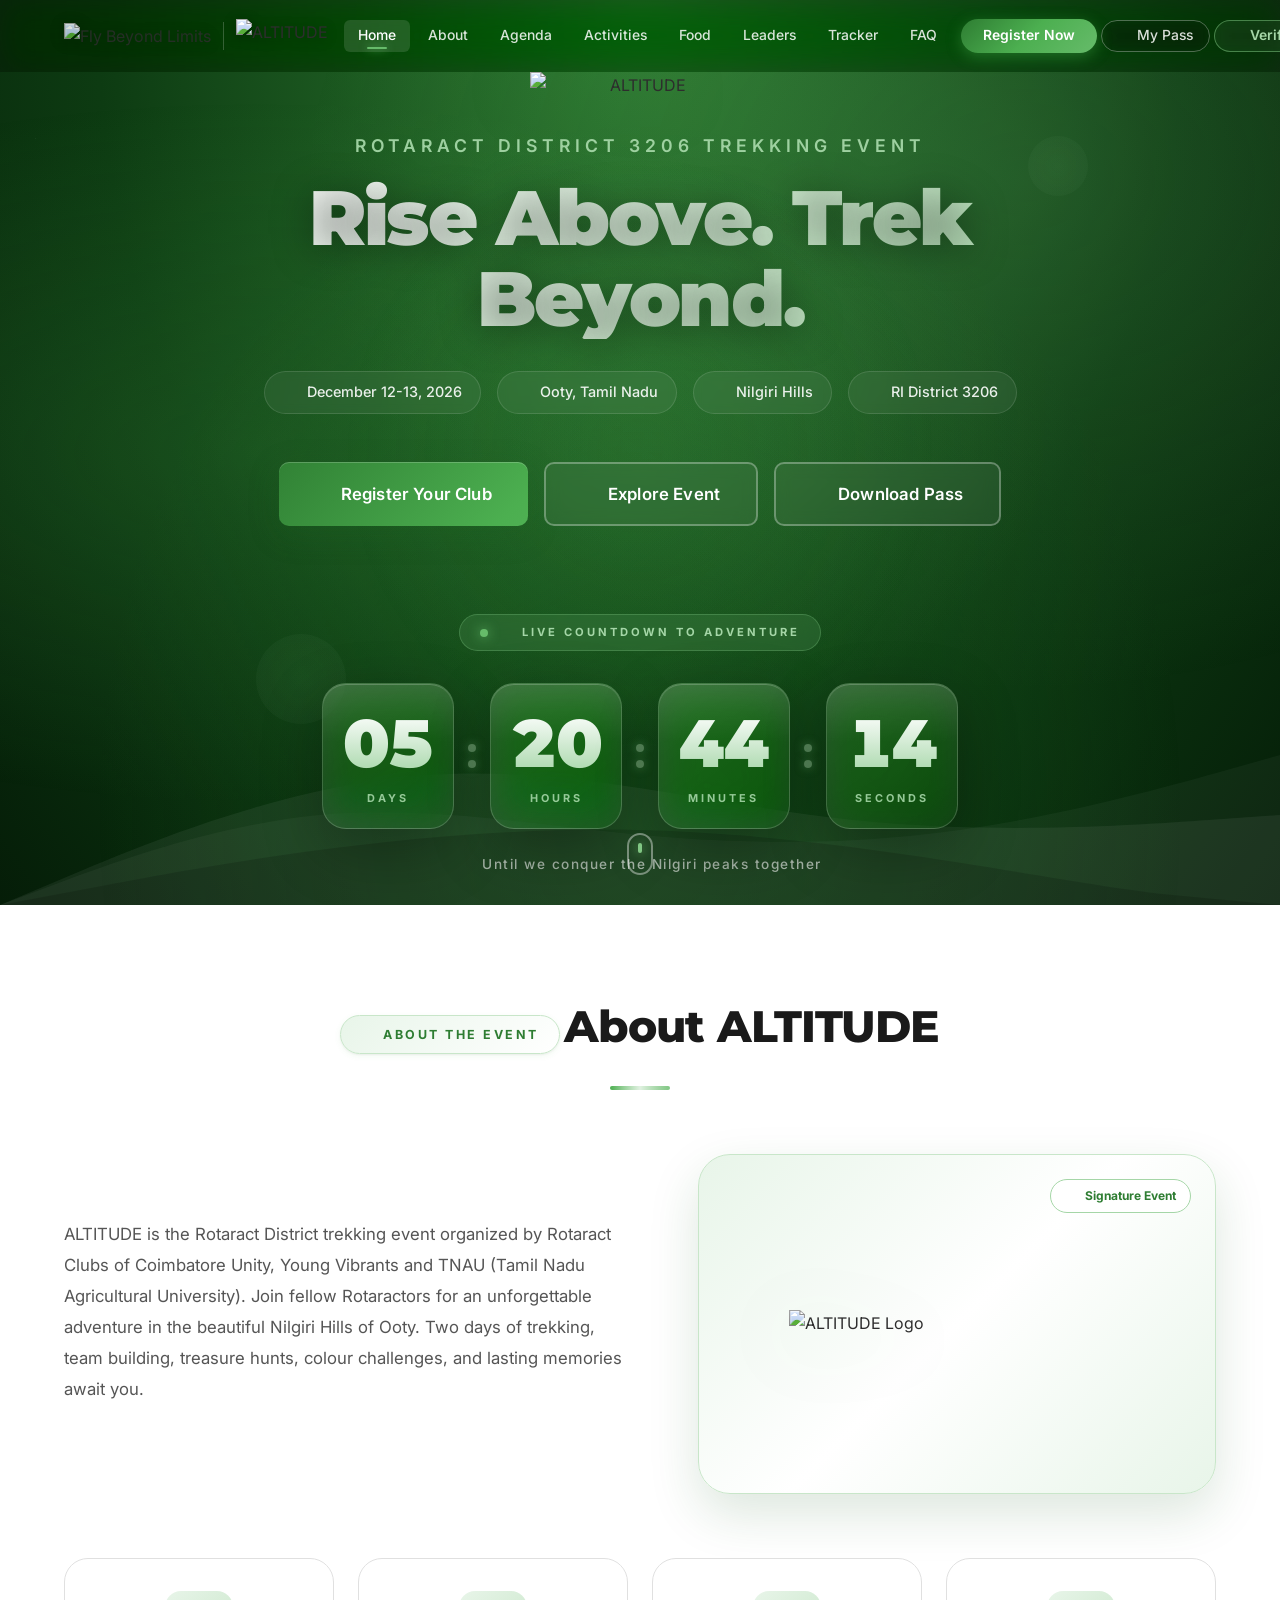
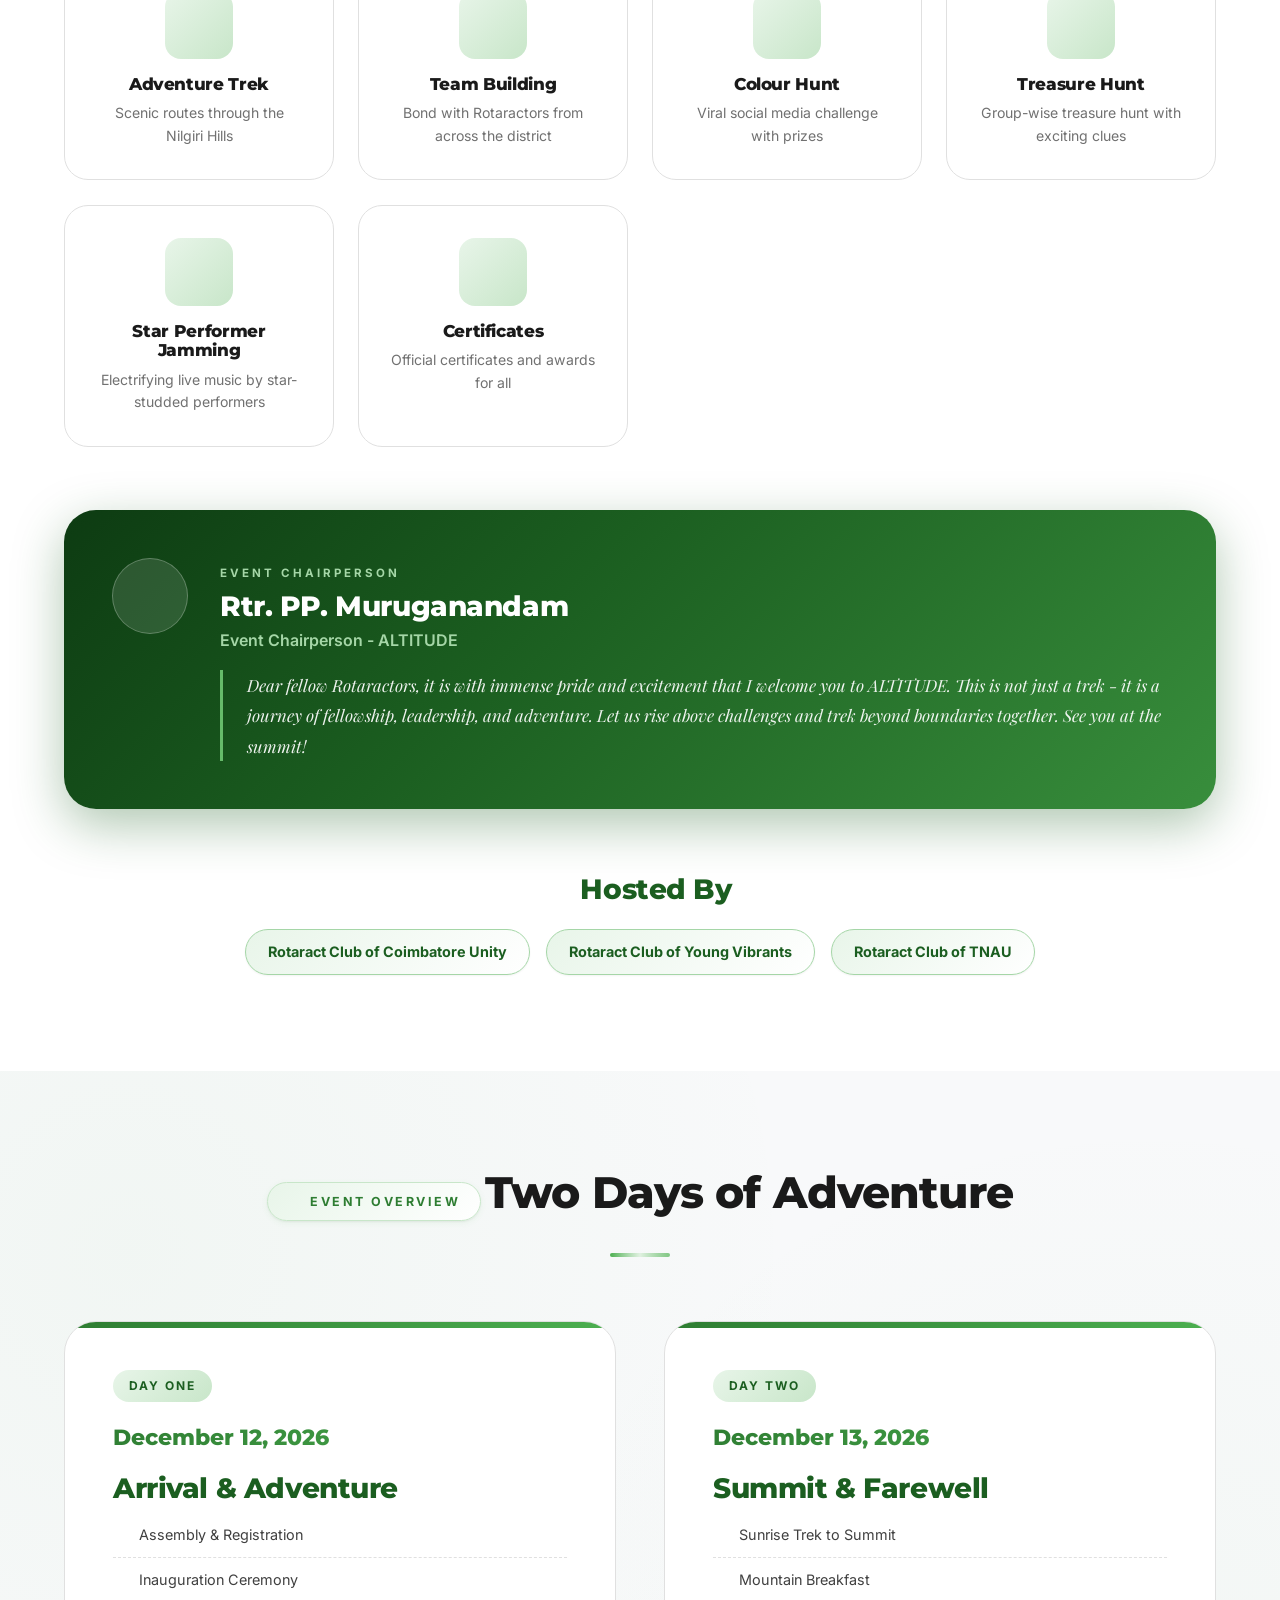
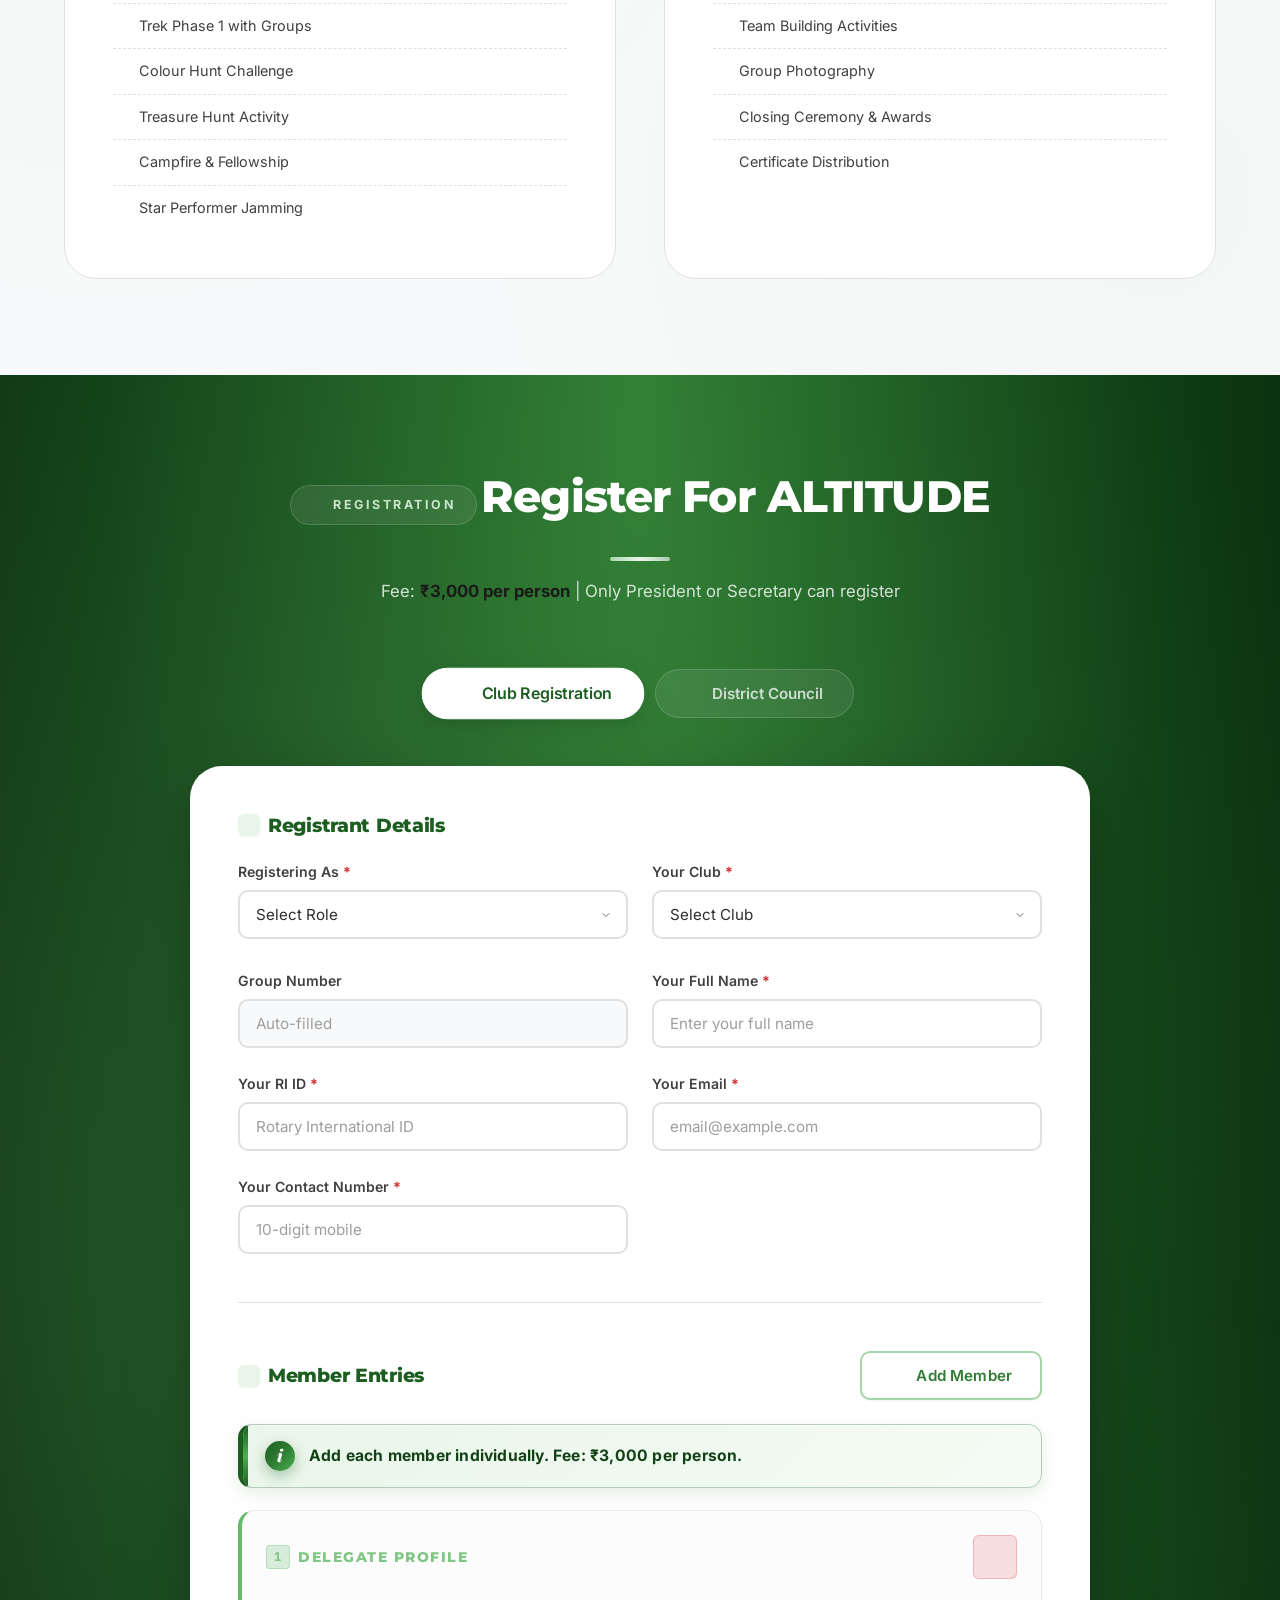
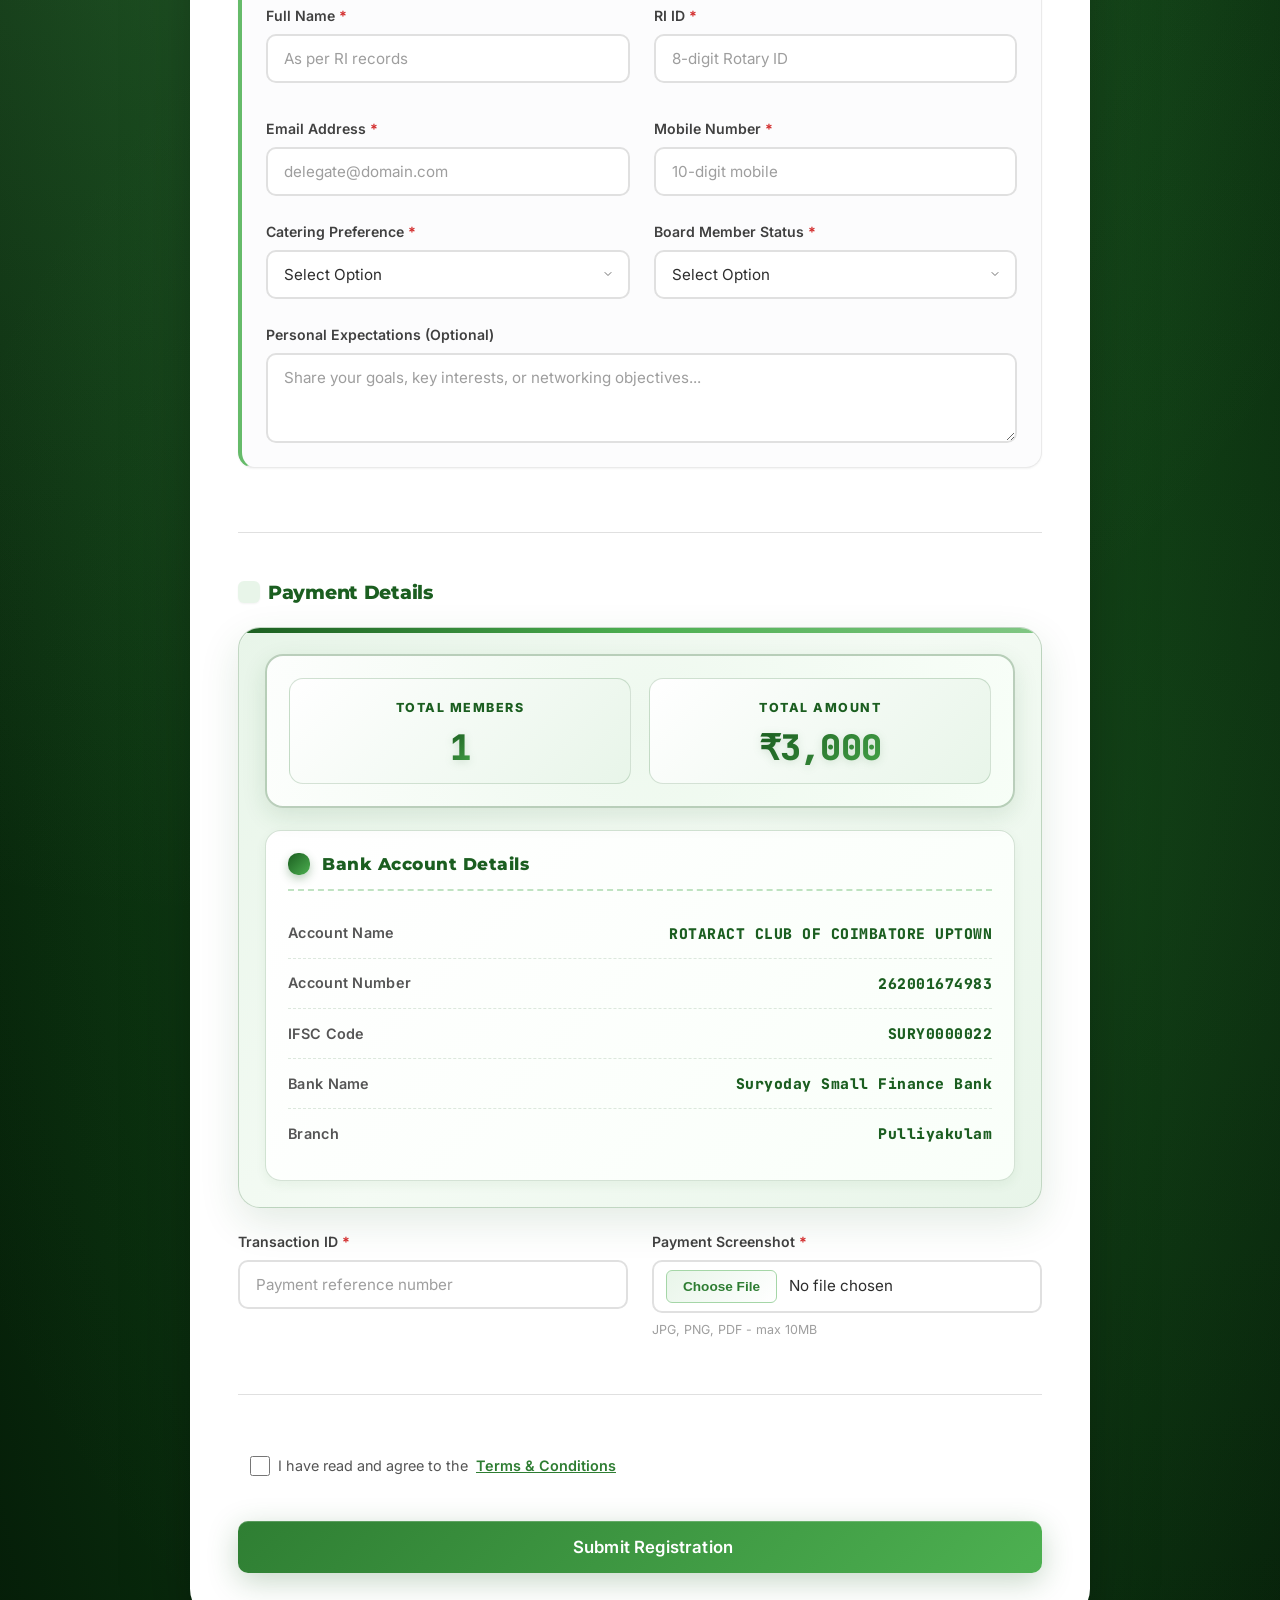
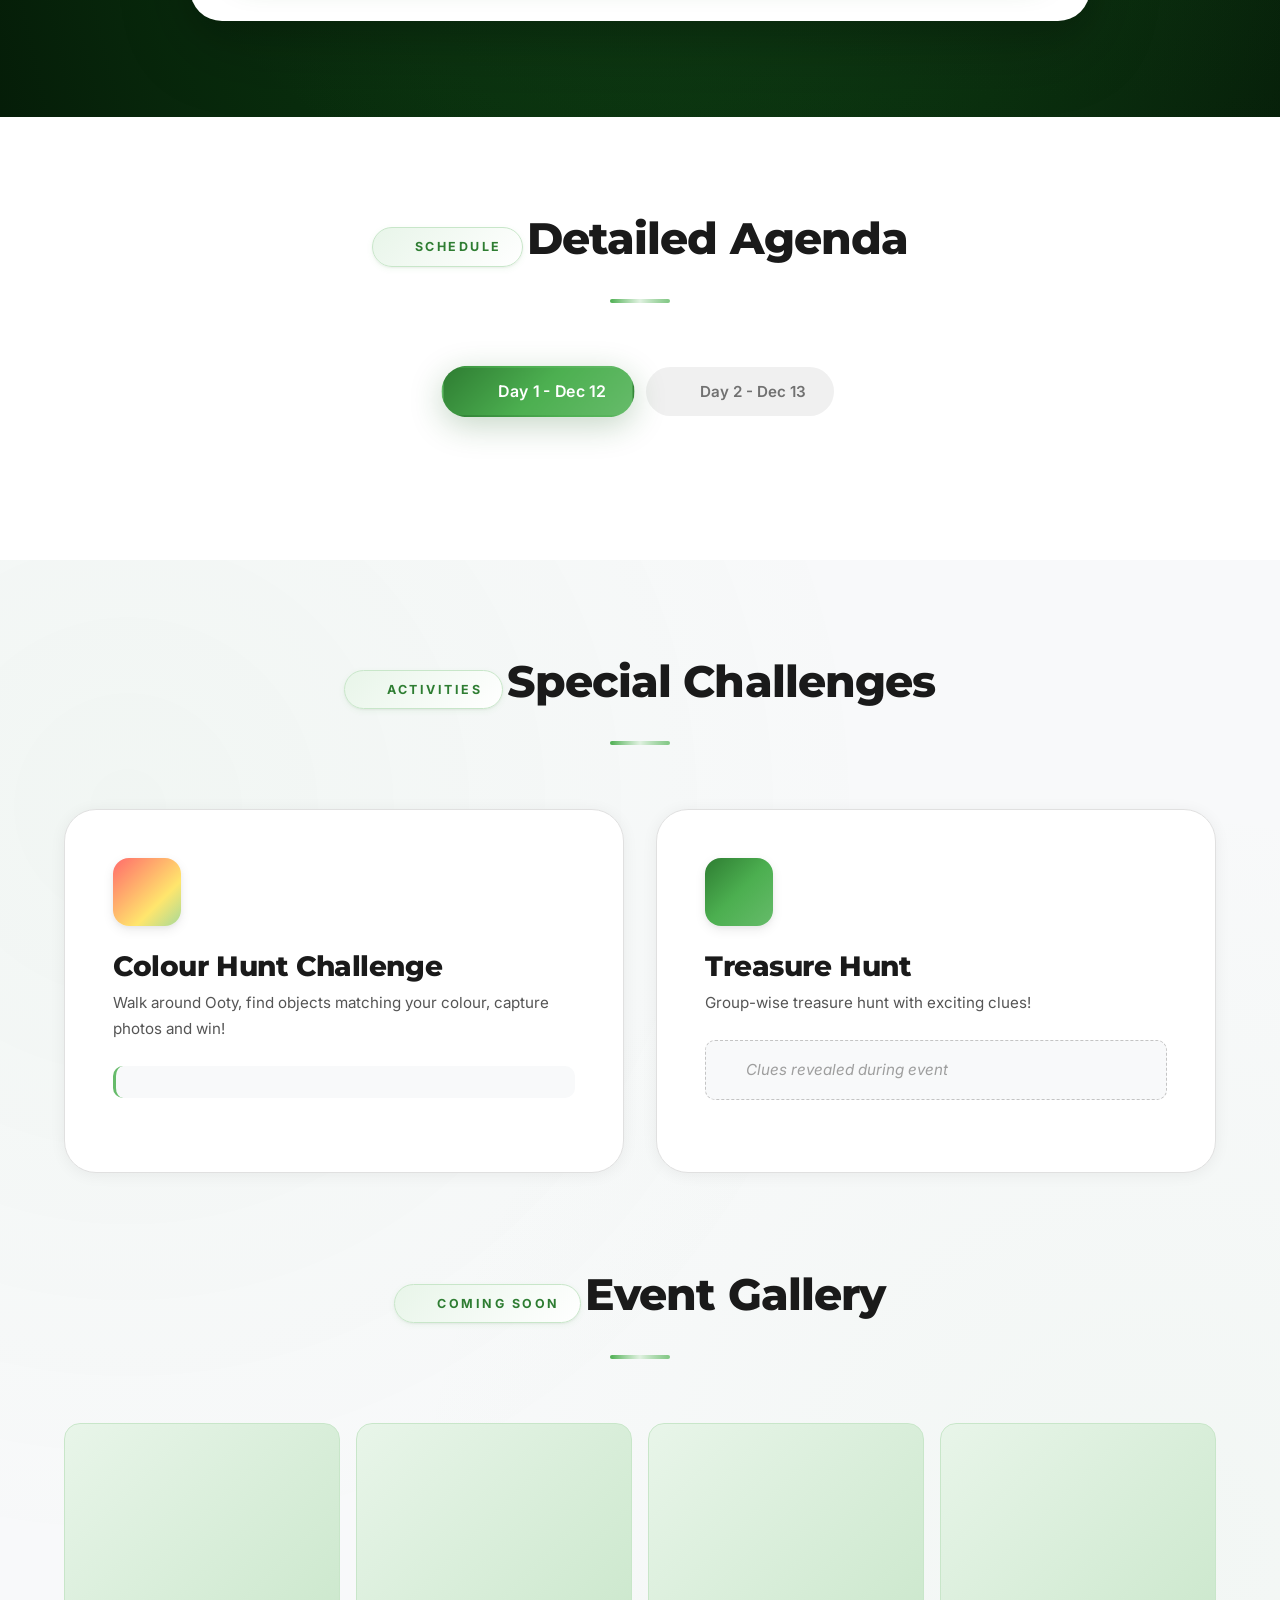
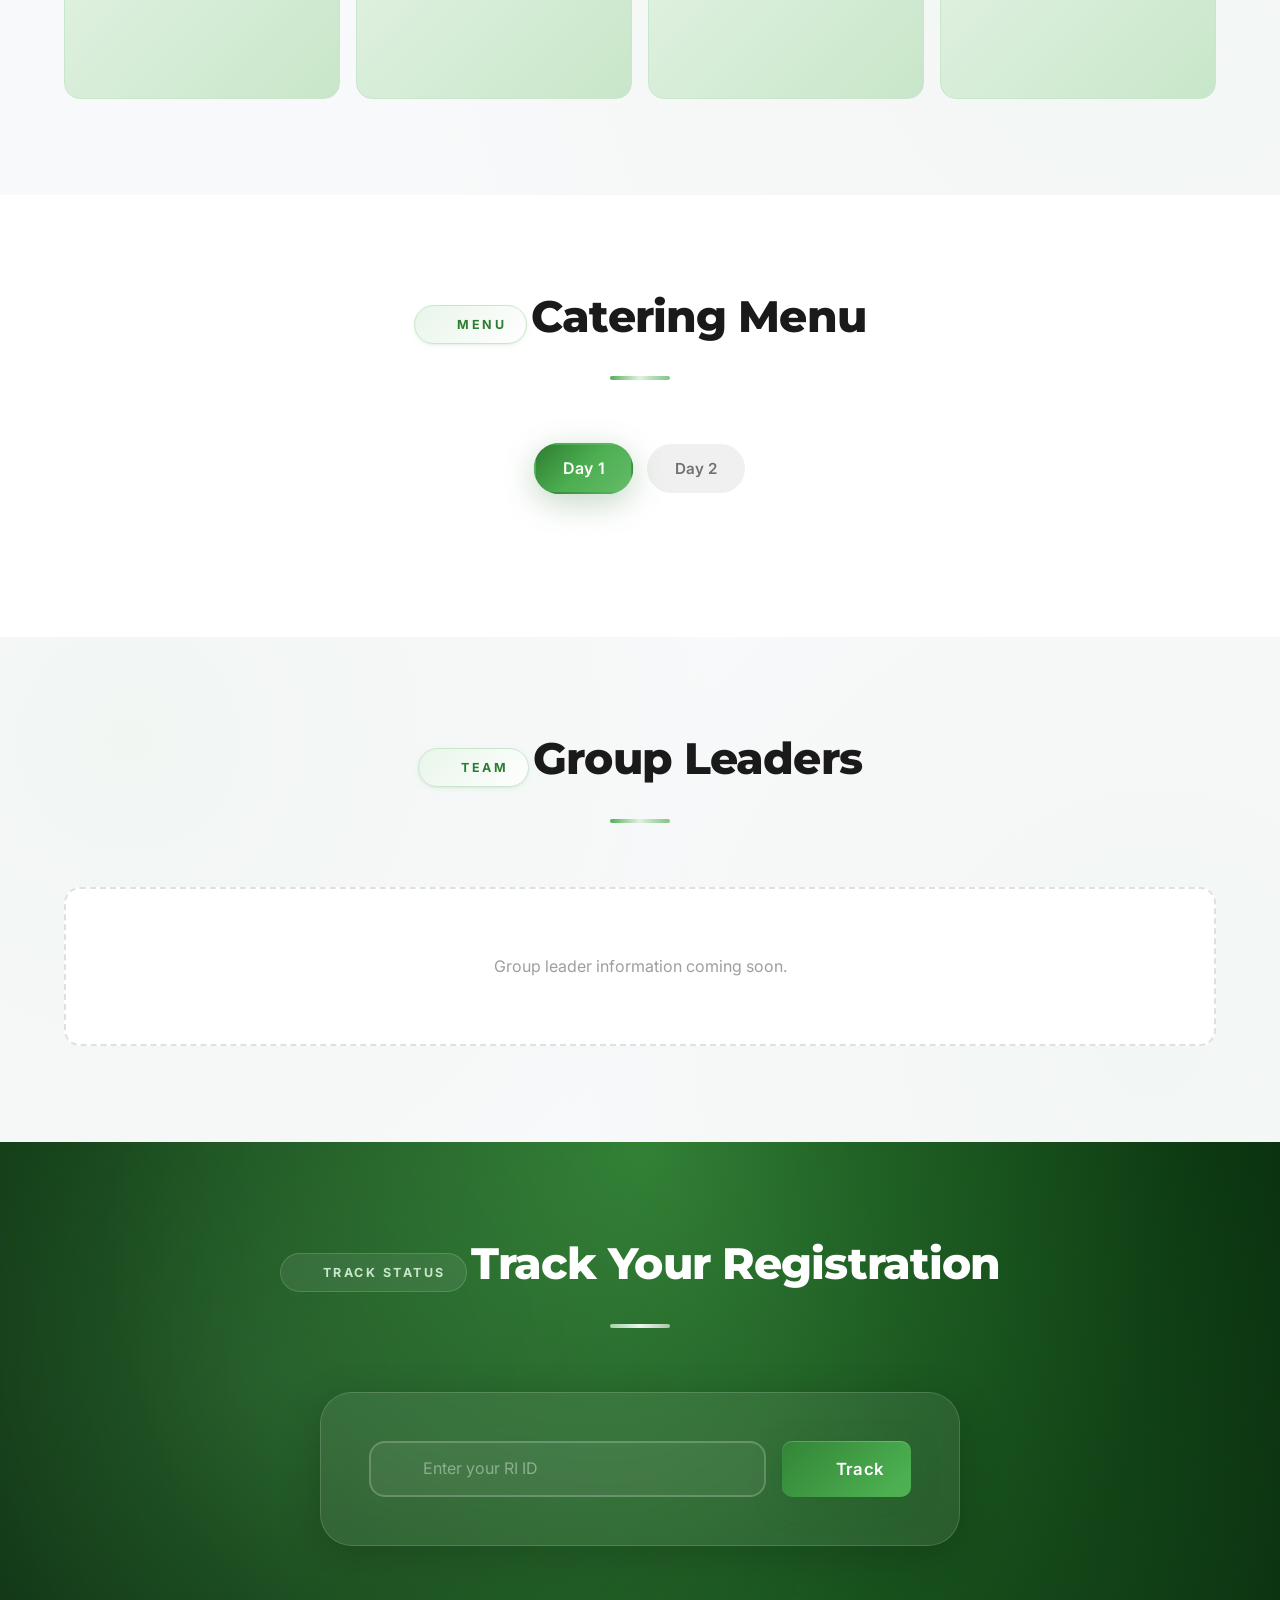
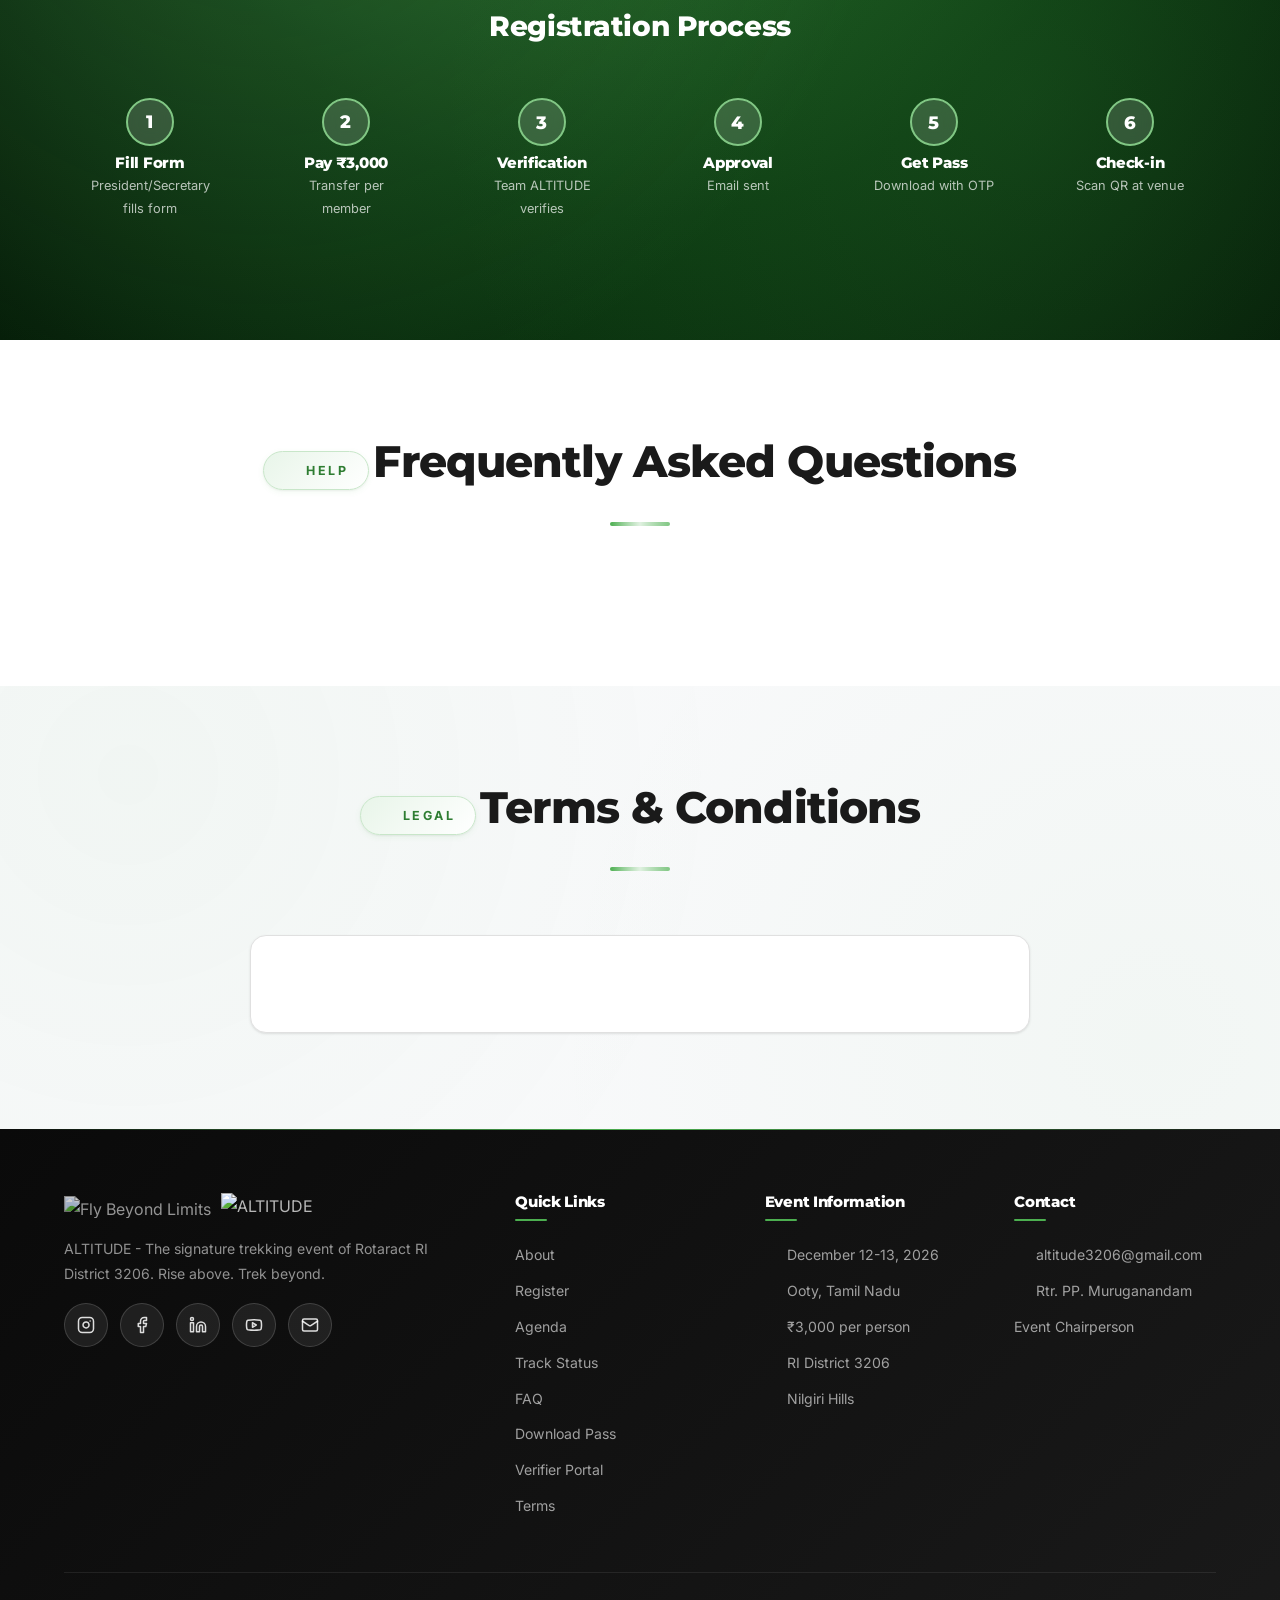
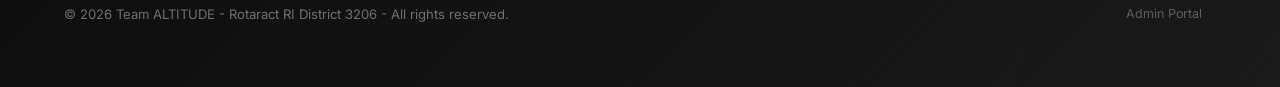
==== commit 9c20c7f1: "Add files via upload" ====
--- a/index.html
+++ b/index.html
@@ -1,694 +1,696 @@
-<!DOCTYPE html>
-<html lang="en">
-<head>
-<meta charset="UTF-8" />
-<meta name="viewport" content="width=device-width, initial-scale=1.0, maximum-scale=5.0, viewport-fit=cover" />
-<meta name="description" content="ALTITUDE - Rotaract District 3206 Trekking Event at Ooty. Rise Above. Trek Beyond. December 12-13, 2026." />
-<meta name="theme-color" content="#1B5E20" />
-<meta name="author" content="Team ALTITUDE - Rotaract District 3206" />
-<meta name="apple-mobile-web-app-capable" content="yes" />
-<meta name="apple-mobile-web-app-status-bar-style" content="black-translucent" />
-<meta name="mobile-web-app-capable" content="yes" />
-<meta name="format-detection" content="telephone=no" />
-<meta property="og:title" content="ALTITUDE - Rotaract District Trekking Event" />
-<meta property="og:description" content="Two-day trekking adventure in Ooty by Rotaract RI District 3206. December 12-13, 2026." />
-<meta property="og:image" content="https://res.cloudinary.com/lczeyj8q/image/upload/f_auto/q_auto/Altitude_ColourAsset_1_2x-8.png" />
-<meta property="og:type" content="website" />
-<meta name="twitter:card" content="summary_large_image" />
-
-<title>ALTITUDE | Rotaract District 3206 Trekking Event - Ooty</title>
-
-<link rel="icon" type="image/png" href="https://res.cloudinary.com/lczeyj8q/image/upload/f_auto/q_auto/Altitude_ColourAsset_1_2x-8.png" />
-<link rel="apple-touch-icon" href="https://res.cloudinary.com/lczeyj8q/image/upload/f_auto/q_auto/Altitude_ColourAsset_1_2x-8.png" />
-
-<link rel="dns-prefetch" href="//fonts.googleapis.com" />
-<link rel="dns-prefetch" href="//cdn.jsdelivr.net" />
-<link rel="dns-prefetch" href="//unpkg.com" />
-<link rel="dns-prefetch" href="//res.cloudinary.com" />
-
-<link rel="preconnect" href="https://fonts.googleapis.com" />
-<link rel="preconnect" href="https://fonts.gstatic.com" crossorigin />
-<link href="https://fonts.googleapis.com/css2?family=Inter:wght@300;400;500;600;700;800&family=Montserrat:wght@400;600;700;800;900&family=Playfair+Display:wght@600;700;800;900&family=JetBrains+Mono:wght@400;500;600;700&display=swap" rel="stylesheet" />
-<link href="https://unpkg.com/aos@2.3.4/dist/aos.css" rel="stylesheet" />
-
-<script src="https://unpkg.com/lucide@0.469.0/dist/umd/lucide.min.js"></script>
-<script src="https://cdn.jsdelivr.net/npm/@supabase/supabase-js@2"></script>
-
-<link rel="stylesheet" href="css/styles.css?v=14" />
-
-<noscript><style>#preloader{display:none!important}[data-aos]{opacity:1!important;transform:none!important}</style></noscript>
-</head>
-<body>
-<a href="#about" class="skip-link">Skip to main content</a>
-
-<!-- Preloader -->
-<div id="preloader">
-  <div class="preloader-content">
-    <img src="https://res.cloudinary.com/lczeyj8q/image/upload/f_auto/q_auto/Altitude_ColourAsset_1_2x-8.png" alt="ALTITUDE" class="preloader-logo" loading="eager" />
-    <div class="preloader-bar"><div class="preloader-progress"></div></div>
-    <p>Preparing your ALTITUDE experience...</p>
-  </div>
-</div>
-
-<!-- Utility Buttons -->
-<button id="backToTop" class="back-to-top" aria-label="Scroll to top"><i data-lucide="chevron-up"></i></button>
-<a href="#register" id="floatingCta" class="floating-cta" aria-label="Register Now"><i data-lucide="user-plus"></i><span>Register Now</span></a>
-
-<!-- Announcement Bar -->
-<div id="announcementBar" class="announcement-bar" style="display:none;" role="status">
-  <div class="container">
-    <i data-lucide="megaphone"></i>
-    <span id="announcementText"></span>
-    <button type="button" class="close-announcement" aria-label="Close announcement"><i data-lucide="x"></i></button>
-  </div>
-</div>
-
-<!-- Navigation -->
-<nav class="navbar" id="navbar" role="navigation" aria-label="Main navigation">
-  <div class="container nav-container">
-    <a href="#home" class="nav-logo" aria-label="ALTITUDE Home">
-      <img src="https://res.cloudinary.com/lczeyj8q/image/upload/f_auto/q_auto/Fly_beyond_limitsAsset_13_2x-8.png" alt="Fly Beyond Limits" class="nav-logo-primary" loading="eager" decoding="async" />
-      <div class="nav-logo-divider" aria-hidden="true"></div>
-      <img src="https://res.cloudinary.com/lczeyj8q/image/upload/f_auto/q_auto/Altitude_WhiteAsset_2_2x-8.png" alt="ALTITUDE" class="nav-logo-main" id="navLogo" loading="eager" decoding="async" />
-    </a>
-    <ul class="nav-menu" id="navMenu">
-      <li><a href="#home" class="nav-link active">Home</a></li>
-      <li><a href="#about" class="nav-link">About</a></li>
-      <li><a href="#agenda" class="nav-link">Agenda</a></li>
-      <li><a href="#activities" class="nav-link">Activities</a></li>
-      <li><a href="#food" class="nav-link">Food</a></li>
-      <li><a href="#leaders" class="nav-link">Leaders</a></li>
-      <li><a href="#tracker" class="nav-link">Tracker</a></li>
-      <li><a href="#faq" class="nav-link">FAQ</a></li>
-      <li><a href="#register" class="nav-link btn-nav-cta">Register Now</a></li>
-      <li><a href="pass.html" class="nav-link btn-nav-pass"><i data-lucide="ticket"></i> My Pass</a></li>
-      <li><a href="verify.html" class="nav-link btn-nav-verifier"><i data-lucide="scan-line"></i> Verifier</a></li>
-    </ul>
-    <button class="nav-toggle" id="navToggle" aria-label="Toggle navigation menu" aria-expanded="false" aria-controls="navMenu"><span></span><span></span><span></span></button>
-  </div>
-</nav>
-
-<!-- Hero Section -->
-<section id="home" class="hero">
-  <canvas id="particleCanvas" aria-hidden="true"></canvas>
-  <div class="hero-bg-overlay parallax-layer" data-speed="0.3" aria-hidden="true"></div>
-  <div class="glow-ring" aria-hidden="true"></div>
-  <div class="float-element" aria-hidden="true"></div>
-  <div class="float-element" aria-hidden="true"></div>
-  <div class="float-element" aria-hidden="true"></div>
-  <div class="float-element" aria-hidden="true"></div>
-  <div class="float-element" aria-hidden="true"></div>
-
-  <div class="mountain-silhouette" aria-hidden="true">
-    <svg viewBox="0 0 1440 220" preserveAspectRatio="none" fill="none" xmlns="http://www.w3.org/2000/svg">
-      <path d="M0 220L60 200C120 180 240 140 360 130C480 120 600 140 720 150C840 160 960 160 1080 145C1200 130 1320 100 1380 85L1440 70V220H0Z" fill="rgba(255,255,255,0.04)"/>
-      <path d="M0 220L80 190C160 160 320 100 480 90C640 80 800 120 960 135C1120 150 1280 140 1360 135L1440 130V220H0Z" fill="rgba(255,255,255,0.06)"/>
-      <path d="M0 220L120 200C240 180 480 140 720 145C960 150 1200 200 1320 210L1440 220V220H0Z" fill="rgba(0,0,0,0.15)"/>
-    </svg>
-  </div>
-
-  <div class="container hero-container" style="position:relative;z-index:3;">
-    <div class="hero-content" data-aos="fade-up" data-aos-duration="1000">
-      <img src="https://res.cloudinary.com/lczeyj8q/image/upload/f_auto/q_auto/Altitude_WhiteAsset_2_2x-8.png" alt="ALTITUDE" class="hero-logo" loading="eager" />
-      <p class="hero-tagline" id="heroSubtitle">Rotaract District 3206 Trekking Event</p>
-      <h1 class="hero-title gradient-text">Rise Above. Trek Beyond.</h1>
-
-      <div class="hero-meta" data-aos="fade-up" data-aos-delay="200">
-        <div class="meta-item"><i data-lucide="calendar-days"></i><span id="heroDate">December 12-13, 2026</span></div>
-        <div class="meta-item"><i data-lucide="map-pin"></i><span id="heroLocation">Ooty, Tamil Nadu</span></div>
-        <div class="meta-item"><i data-lucide="mountain-snow"></i><span>Nilgiri Hills</span></div>
-        <div class="meta-item"><i data-lucide="shield-check"></i><span>RI District 3206</span></div>
-      </div>
-
-      <div class="hero-cta" data-aos="fade-up" data-aos-delay="400">
-        <a href="#register" class="btn btn-primary btn-large"><i data-lucide="user-plus"></i> Register Your Club</a>
-        <a href="#about" class="btn btn-outline btn-large"><i data-lucide="info"></i> Explore Event</a>
-        <a href="pass.html" class="btn btn-outline btn-large"><i data-lucide="ticket"></i> Download Pass</a>
-      </div>
-
-      <div class="countdown-showcase" data-aos="fade-up" data-aos-delay="600">
-        <div class="countdown-label"><i data-lucide="clock"></i><span>Live Countdown to Adventure</span></div>
-        <div class="countdown-wrapper" id="countdown" role="timer" aria-label="Countdown to event">
-          <div class="countdown-unit">
-            <div class="countdown-card">
-              <i data-lucide="calendar" class="countdown-unit-icon" aria-hidden="true"></i>
-              <span class="countdown-number" id="cd-days">00</span>
-              <span class="countdown-unit-label">Days</span>
-            </div>
-          </div>
-          <div class="countdown-separator" aria-hidden="true"><div class="dot"></div><div class="dot"></div></div>
-          <div class="countdown-unit">
-            <div class="countdown-card">
-              <i data-lucide="sun" class="countdown-unit-icon" aria-hidden="true"></i>
-              <span class="countdown-number" id="cd-hours">00</span>
-              <span class="countdown-unit-label">Hours</span>
-            </div>
-          </div>
-          <div class="countdown-separator" aria-hidden="true"><div class="dot"></div><div class="dot"></div></div>
-          <div class="countdown-unit">
-            <div class="countdown-card">
-              <i data-lucide="hourglass" class="countdown-unit-icon" aria-hidden="true"></i>
-              <span class="countdown-number" id="cd-mins">00</span>
-              <span class="countdown-unit-label">Minutes</span>
-            </div>
-          </div>
-          <div class="countdown-separator" aria-hidden="true"><div class="dot"></div><div class="dot"></div></div>
-          <div class="countdown-unit">
-            <div class="countdown-card">
-              <i data-lucide="zap" class="countdown-unit-icon" aria-hidden="true"></i>
-              <span class="countdown-number" id="cd-secs">00</span>
-              <span class="countdown-unit-label">Seconds</span>
-            </div>
-          </div>
-        </div>
-        <div class="countdown-caption"><i data-lucide="mountain-snow"></i><span>Until we conquer the Nilgiri peaks together</span></div>
-      </div>
-    </div>
-  </div>
-  <div class="scroll-indicator" aria-hidden="true"><span></span></div>
-</section>
-
-<!-- About -->
-<section id="about" class="section section-white">
-  <div class="container">
-    <div class="section-header" data-aos="fade-up">
-      <span class="section-tag"><i data-lucide="mountain-snow"></i> About the Event</span>
-      <h2 class="section-title" id="aboutTitle">About ALTITUDE</h2>
-      <div class="section-divider"></div>
-    </div>
-    <div class="about-grid">
-      <div class="about-content" data-aos="fade-right">
-        <p id="aboutContent">ALTITUDE is the Rotaract District trekking event organized by Rotaract Clubs of Coimbatore Unity, Young Vibrants and TNAU (Tamil Nadu Agricultural University). Join fellow Rotaractors for an unforgettable adventure in the beautiful Nilgiri Hills of Ooty. Two days of trekking, team building, treasure hunts, colour challenges, and lasting memories await you.</p>
-        <div class="about-highlights" id="aboutHighlights"></div>
-      </div>
-      <div class="about-image" data-aos="fade-left">
-        <div class="about-logo-showcase">
-          <img src="https://res.cloudinary.com/lczeyj8q/image/upload/f_auto/q_auto/Altitude_ColourAsset_1_2x-8.png" alt="ALTITUDE Logo" loading="lazy" />
-          <div class="image-badge"><i data-lucide="award"></i> Signature Event</div>
-        </div>
-      </div>
-    </div>
-
-    <div class="features-grid" data-aos="fade-up">
-      <div class="feature-card"><div class="feature-icon-wrap"><i data-lucide="mountain"></i></div><h4>Adventure Trek</h4><p>Scenic routes through the Nilgiri Hills</p></div>
-      <div class="feature-card"><div class="feature-icon-wrap"><i data-lucide="users"></i></div><h4>Team Building</h4><p>Bond with Rotaractors from across the district</p></div>
-      <div class="feature-card"><div class="feature-icon-wrap"><i data-lucide="palette"></i></div><h4>Colour Hunt</h4><p>Viral social media challenge with prizes</p></div>
-      <div class="feature-card"><div class="feature-icon-wrap"><i data-lucide="map"></i></div><h4>Treasure Hunt</h4><p>Group-wise treasure hunt with exciting clues</p></div>
-      <div class="feature-card"><div class="feature-icon-wrap"><i data-lucide="mic-2"></i></div><h4>Star Performer Jamming</h4><p>Electrifying live music by star-studded performers</p></div>
-      <div class="feature-card"><div class="feature-icon-wrap"><i data-lucide="award"></i></div><h4>Certificates</h4><p>Official certificates and awards for all</p></div>
-    </div>
-
-    <div class="event-chair-card" data-aos="zoom-in">
-      <div class="chair-icon"><i data-lucide="user-round"></i></div>
-      <div class="chair-content">
-        <span class="chair-label" id="chairTitle">Event Chairperson</span>
-        <h3 class="chair-name" id="chairName">Rtr. PP. Muruganandam</h3>
-        <p class="chair-designation" id="chairDesignation">Event Chairperson - ALTITUDE</p>
-        <blockquote id="chairMessage">Dear fellow Rotaractors, it is with immense pride and excitement that I welcome you to ALTITUDE. This is not just a trek - it is a journey of fellowship, leadership, and adventure. Let us rise above challenges and trek beyond boundaries together. See you at the summit!</blockquote>
-      </div>
-    </div>
-
-    <div class="host-clubs" data-aos="fade-up">
-      <h3><i data-lucide="handshake"></i> Hosted By</h3>
-      <div class="host-clubs-list" id="hostClubsList">
-        <div class="host-club-badge">Rotaract Club of Coimbatore Unity</div>
-        <div class="host-club-badge">Rotaract Club of Young Vibrants</div>
-        <div class="host-club-badge">Rotaract Club of TNAU</div>
-      </div>
-    </div>
-  </div>
-</section>
-
-<!-- Event Overview -->
-<section class="section section-light">
-  <div class="container">
-    <div class="section-header" data-aos="fade-up">
-      <span class="section-tag"><i data-lucide="calendar-check"></i> Event Overview</span>
-      <h2 class="section-title">Two Days of Adventure</h2>
-      <div class="section-divider"></div>
-    </div>
-    <div class="event-timeline-overview">
-      <div class="timeline-day-card" data-aos="fade-right">
-        <span class="day-badge">Day One</span>
-        <div class="day-date">December 12, 2026</div>
-        <h3>Arrival &amp; Adventure</h3>
-        <ul class="day-highlights">
-          <li><i data-lucide="check"></i> Assembly &amp; Registration</li>
-          <li><i data-lucide="check"></i> Inauguration Ceremony</li>
-          <li><i data-lucide="check"></i> Trek Phase 1 with Groups</li>
-          <li><i data-lucide="check"></i> Colour Hunt Challenge</li>
-          <li><i data-lucide="check"></i> Treasure Hunt Activity</li>
-          <li><i data-lucide="check"></i> Campfire &amp; Fellowship</li>
-          <li><i data-lucide="check"></i> Star Performer Jamming</li>
-        </ul>
-      </div>
-      <div class="timeline-day-card" data-aos="fade-left">
-        <span class="day-badge">Day Two</span>
-        <div class="day-date">December 13, 2026</div>
-        <h3>Summit &amp; Farewell</h3>
-        <ul class="day-highlights">
-          <li><i data-lucide="check"></i> Sunrise Trek to Summit</li>
-          <li><i data-lucide="check"></i> Mountain Breakfast</li>
-          <li><i data-lucide="check"></i> Team Building Activities</li>
-          <li><i data-lucide="check"></i> Group Photography</li>
-          <li><i data-lucide="check"></i> Closing Ceremony &amp; Awards</li>
-          <li><i data-lucide="check"></i> Certificate Distribution</li>
-        </ul>
-      </div>
-    </div>
-  </div>
-</section>
-
-<!-- Registration -->
-<section id="register" class="section section-green">
-  <div class="container">
-    <div class="section-header" data-aos="fade-up">
-      <span class="section-tag light"><i data-lucide="clipboard-list"></i> Registration</span>
-      <h2 class="section-title white">Register For ALTITUDE</h2>
-      <div class="section-divider light"></div>
-      <p class="section-subtitle white">Fee: <strong>₹3,000 per person</strong> | Only President or Secretary can register</p>
-    </div>
-    <div class="reg-tabs" data-aos="fade-up">
-      <button class="reg-tab active" data-tab="club"><i data-lucide="users-round"></i> Club Registration</button>
-      <button class="reg-tab" data-tab="dc"><i data-lucide="crown"></i> District Council</button>
-    </div>
-
-    <!-- CLUB REGISTRATION -->
-    <div class="reg-form-container active" id="tab-club" data-aos="fade-up">
-      <form id="clubRegForm" class="reg-form" novalidate>
-        <div class="form-section">
-          <h3 class="form-section-title"><i data-lucide="user-cog"></i> Registrant Details</h3>
-          <div class="form-grid">
-            <div class="form-group"><label for="club-registrant_role">Registering As <span class="req">*</span></label><select id="club-registrant_role" name="registrant_role" required><option value="">Select Role</option><option value="President">President</option><option value="Secretary">Secretary</option></select></div>
-            <div class="form-group"><label for="clubSelect">Your Club <span class="req">*</span></label><select name="club_id" id="clubSelect" required><option value="">Select Club</option></select><small id="slotsInfo" class="slots-info" style="display:none;"></small><div id="capacityWarning"></div></div>
-            <div class="form-group"><label for="groupDisplay">Group Number</label><input type="text" id="groupDisplay" readonly placeholder="Auto-filled" tabindex="-1" /></div>
-            <div class="form-group"><label for="club-registrant_name">Your Full Name <span class="req">*</span></label><input id="club-registrant_name" type="text" autocomplete="name" name="registrant_name" required placeholder="Enter your full name" maxlength="100" /></div>
-            <div class="form-group"><label for="club-registrant_ri_id">Your RI ID <span class="req">*</span></label><input id="club-registrant_ri_id" type="text" name="registrant_ri_id" required placeholder="Rotary International ID" maxlength="20" /></div>
-            <div class="form-group"><label for="club-registrant_email">Your Email <span class="req">*</span></label><input id="club-registrant_email" type="email" inputmode="email" autocomplete="email" name="registrant_email" required placeholder="email@example.com" maxlength="100" /></div>
-            <div class="form-group"><label for="club-registrant_phone">Your Contact Number <span class="req">*</span></label><input id="club-registrant_phone" type="tel" inputmode="numeric" autocomplete="tel-national" name="registrant_phone" pattern="[0-9]{10}" maxlength="10" required placeholder="10-digit mobile" /></div>
-          </div>
-        </div>
-
-        <div class="form-section">
-          <div class="section-flex">
-            <h3 class="form-section-title"><i data-lucide="users"></i> Member Entries</h3>
-            <button type="button" class="btn btn-secondary" id="addMemberBtn"><i data-lucide="plus-circle"></i> Add Member</button>
-          </div>
-          <p class="form-note" role="note">Add each member individually. Fee: ₹3,000 per person.</p>
-          <div id="membersContainer" role="list" aria-label="Member entries"></div>
-        </div>
-
-        <div class="form-section">
-          <h3 class="form-section-title"><i data-lucide="credit-card"></i> Payment Details</h3>
-          <div class="payment-info">
-            <div class="payment-total">
-              <span>Total Members<strong id="totalMembers">0</strong></span>
-              <span>Total Amount<strong>₹<span id="totalAmount">0</span></strong></span>
-            </div>
-            <div class="bank-details">
-              <h4><i data-lucide="banknote"></i> Bank Account Details</h4>
-              <div class="bank-row"><span>Account Name</span><strong>Rotaract Club of Coimbatore Unity</strong></div>
-              <div class="bank-row"><span>Account Number</span><strong>50200083954561</strong></div>
-              <div class="bank-row"><span>IFSC Code</span><strong>HDFC0000031</strong></div>
-              <div class="bank-row"><span>Bank Name</span><strong>HDFC Bank</strong></div>
-            </div>
-          </div>
-          <div class="form-grid">
-            <div class="form-group"><label for="club-transaction_id">Transaction ID <span class="req">*</span></label><input id="club-transaction_id" type="text" name="transaction_id" required placeholder="Payment reference number" maxlength="50" /></div>
-            <div class="form-group"><label for="paymentScreenshot">Payment Screenshot <span class="req">*</span></label><input type="file" name="payment_screenshot" id="paymentScreenshot" accept="image/*,application/pdf" required /><small>JPG, PNG, PDF - max 10MB</small><div id="clubScreenshotPreview"></div></div>
-          </div>
-        </div>
-
-        <div class="form-terms"><label><input type="checkbox" required /> I have read and agree to the <a href="#terms">Terms &amp; Conditions</a></label></div>
-        <button type="submit" class="btn btn-primary btn-large btn-block" id="submitClubReg"><i data-lucide="send"></i> Submit Registration</button>
-      </form>
-    </div>
-
-    <!-- DISTRICT COUNCIL REGISTRATION -->
-    <div class="reg-form-container" id="tab-dc">
-      <form id="dcRegForm" class="reg-form" novalidate>
-        <div class="form-section">
-          <h3 class="form-section-title"><i data-lucide="crown"></i> District Council Details</h3>
-          <div class="form-grid">
-            <div class="form-group"><label for="dc-full_name">Full Name <span class="req">*</span></label><input id="dc-full_name" type="text" autocomplete="name" name="full_name" required maxlength="100" placeholder="Enter your full name" /></div>
-            <div class="form-group"><label for="dc-ri_id">RI ID <span class="req">*</span></label><input id="dc-ri_id" type="text" name="ri_id" required maxlength="20" placeholder="Rotary International ID" /></div>
-            <div class="form-group"><label for="dc-portfolio">Portfolio <span class="req">*</span></label><input id="dc-portfolio" type="text" name="portfolio" required maxlength="100" placeholder="Your DC designation" /></div>
-            <div class="form-group"><label for="dc-club_name">Home Club</label><input id="dc-club_name" type="text" name="club_name" maxlength="100" placeholder="Your home club" /></div>
-            <div class="form-group"><label for="dc-email">Email <span class="req">*</span></label><input id="dc-email" type="email" inputmode="email" autocomplete="email" name="email" required maxlength="100" placeholder="email@example.com" /></div>
-            <div class="form-group"><label for="dc-contact_number">Contact Number <span class="req">*</span></label><input id="dc-contact_number" type="tel" inputmode="numeric" autocomplete="tel-national" name="contact_number" pattern="[0-9]{10}" maxlength="10" required placeholder="10-digit mobile" /></div>
-            <div class="form-group"><label for="dc-food_preference">Food Preference <span class="req">*</span></label><select id="dc-food_preference" name="food_preference" required><option value="">Select</option><option value="VEG">Vegetarian</option><option value="NON-VEG">Non-Vegetarian</option></select></div>
-            <div class="form-group full-width"><label for="dc-expectations">Expectations from ALTITUDE</label><textarea id="dc-expectations" name="expectations" rows="3" maxlength="500" placeholder="Share your goals and expectations"></textarea></div>
-          </div>
-        </div>
-
-        <div class="form-section">
-          <h3 class="form-section-title"><i data-lucide="credit-card"></i> Payment Details</h3>
-          <div class="payment-info">
-            <div class="payment-total single">
-              <span>Registration Fee<strong>₹3,000</strong></span>
-            </div>
-            <div class="bank-details">
-              <h4><i data-lucide="banknote"></i> Bank Account Details</h4>
-              <div class="bank-row"><span>Account Name</span><strong>Rotaract Club of Coimbatore Unity</strong></div>
-              <div class="bank-row"><span>Account Number</span><strong>50200083954561</strong></div>
-              <div class="bank-row"><span>IFSC Code</span><strong>HDFC0000031</strong></div>
-              <div class="bank-row"><span>Bank Name</span><strong>HDFC Bank</strong></div>
-            </div>
-          </div>
-          <div class="form-grid">
-            <div class="form-group"><label for="dc-transaction_id">Transaction ID <span class="req">*</span></label><input id="dc-transaction_id" type="text" name="transaction_id" required maxlength="50" placeholder="Payment reference number" /></div>
-            <div class="form-group"><label for="dc-payment_screenshot">Payment Screenshot <span class="req">*</span></label><input id="dc-payment_screenshot" type="file" name="payment_screenshot" accept="image/*,application/pdf" required /><small>JPG, PNG, PDF - max 10MB</small><div id="dcScreenshotPreview"></div></div>
-          </div>
-        </div>
-
-        <div class="form-terms"><label><input type="checkbox" required /> I have read and agree to the <a href="#terms">Terms &amp; Conditions</a></label></div>
-        <button type="submit" class="btn btn-primary btn-large btn-block" id="submitDcReg"><i data-lucide="send"></i> Submit Registration</button>
-      </form>
-    </div>
-  </div>
-</section>
-
-<!-- Agenda -->
-<section id="agenda" class="section section-white">
-  <div class="container">
-    <div class="section-header" data-aos="fade-up">
-      <span class="section-tag"><i data-lucide="calendar-clock"></i> Schedule</span>
-      <h2 class="section-title">Detailed Agenda</h2>
-      <div class="section-divider"></div>
-    </div>
-    <div class="agenda-tabs">
-      <button class="agenda-tab active" data-day="1"><i data-lucide="sun"></i> Day 1 - Dec 12</button>
-      <button class="agenda-tab" data-day="2"><i data-lucide="sunrise"></i> Day 2 - Dec 13</button>
-    </div>
-    <div class="agenda-timeline" id="agendaDay1"></div>
-    <div class="agenda-timeline" id="agendaDay2" style="display:none;"></div>
-  </div>
-</section>
-
-<!-- Activities -->
-<section id="activities" class="section section-light">
-  <div class="container">
-    <div class="section-header" data-aos="fade-up">
-      <span class="section-tag"><i data-lucide="sparkles"></i> Activities</span>
-      <h2 class="section-title">Special Challenges</h2>
-      <div class="section-divider"></div>
-    </div>
-    <div class="activities-grid">
-      <div class="activity-card colour-hunt-card" data-aos="fade-up">
-        <div class="activity-icon"><i data-lucide="palette"></i></div>
-        <h3 id="colourHuntTitle">Colour Hunt Challenge</h3>
-        <p id="colourHuntDesc">Walk around Ooty, find objects matching your colour, capture photos and win!</p>
-        <div class="activity-details" id="colourHuntDetails"></div>
-        <div class="activity-hashtags" id="colourHuntTags"></div>
-      </div>
-      <div class="activity-card treasure-card" data-aos="fade-up" data-aos-delay="150">
-        <div class="activity-icon"><i data-lucide="map"></i></div>
-        <h3>Treasure Hunt</h3>
-        <p>Group-wise treasure hunt with exciting clues!</p>
-        <div id="treasureCluesContainer" class="treasure-clues"><p class="clue-placeholder"><i data-lucide="lock"></i> Clues revealed during event</p></div>
-      </div>
-    </div>
-    <div class="section-header" data-aos="fade-up" style="margin-top:var(--space-4xl);">
-      <span class="section-tag"><i data-lucide="camera"></i> Coming Soon</span>
-      <h2 class="section-title">Event Gallery</h2>
-      <div class="section-divider"></div>
-    </div>
-    <div class="gallery-preview-grid" data-aos="fade-up">
-      <div class="gallery-item"><i data-lucide="camera"></i></div>
-      <div class="gallery-item"><i data-lucide="image"></i></div>
-      <div class="gallery-item"><i data-lucide="video"></i></div>
-      <div class="gallery-item"><i data-lucide="mountain-snow"></i></div>
-    </div>
-  </div>
-</section>
-
-<!-- Food -->
-<section id="food" class="section section-white">
-  <div class="container">
-    <div class="section-header" data-aos="fade-up">
-      <span class="section-tag"><i data-lucide="utensils"></i> Menu</span>
-      <h2 class="section-title">Catering Menu</h2>
-      <div class="section-divider"></div>
-    </div>
-    <div class="food-tabs">
-      <button class="food-tab active" data-fday="1">Day 1</button>
-      <button class="food-tab" data-fday="2">Day 2</button>
-    </div>
-    <div class="food-menu-container" id="foodMenuDay1"></div>
-    <div class="food-menu-container" id="foodMenuDay2" style="display:none;"></div>
-  </div>
-</section>
-
-<!-- Leaders -->
-<section id="leaders" class="section section-light">
-  <div class="container">
-    <div class="section-header" data-aos="fade-up">
-      <span class="section-tag"><i data-lucide="user-round-cog"></i> Team</span>
-      <h2 class="section-title">Group Leaders</h2>
-      <div class="section-divider"></div>
-    </div>
-    <div class="leaders-grid" id="leadersGrid"><div class="leader-placeholder">Group leader information coming soon.</div></div>
-  </div>
-</section>
-
-<!-- Tracker -->
-<section id="tracker" class="section section-green">
-  <div class="container">
-    <div class="section-header" data-aos="fade-up">
-      <span class="section-tag light"><i data-lucide="search"></i> Track Status</span>
-      <h2 class="section-title white">Track Your Registration</h2>
-      <div class="section-divider light"></div>
-    </div>
-    <div class="tracker-search-card" data-aos="fade-up">
-      <form id="trackerForm" class="tracker-form">
-        <div class="tracker-input-group">
-          <div class="tracker-input-wrapper"><i data-lucide="badge"></i><input type="text" id="trackerRiId" placeholder="Enter your RI ID" aria-label="Your RI ID" required autocomplete="off" autocapitalize="off" spellcheck="false" enterkeyhint="search" /></div>
-          <button type="submit" class="btn btn-primary btn-large" id="trackerSearchBtn"><i data-lucide="search"></i> Track</button>
-        </div>
-      </form>
-    </div>
-    <div id="trackerResult" class="tracker-result" style="display:none;"></div>
-    <div id="trackerNotFound" class="tracker-not-found" style="display:none;">
-      <div class="tracker-not-found-icon"><i data-lucide="search-x"></i></div>
-      <h3>No Registration Found</h3>
-      <p>Verify your ID or register first.</p>
-      <a href="#register" class="btn btn-outline"><i data-lucide="user-plus"></i> Register Now</a>
-    </div>
-    <div class="tracker-process" data-aos="fade-up" style="margin-top:var(--space-3xl);">
-      <h3 class="white-text">Registration Process</h3>
-      <div class="process-steps">
-        <div class="step-item"><div class="step-num">1</div><h4>Fill Form</h4><p>President/Secretary fills form</p></div>
-        <div class="step-item"><div class="step-num">2</div><h4>Pay ₹3,000</h4><p>Transfer per member</p></div>
-        <div class="step-item"><div class="step-num">3</div><h4>Verification</h4><p>Team ALTITUDE verifies</p></div>
-        <div class="step-item"><div class="step-num">4</div><h4>Approval</h4><p>Email sent</p></div>
-        <div class="step-item"><div class="step-num">5</div><h4>Get Pass</h4><p>Download with OTP</p></div>
-        <div class="step-item"><div class="step-num">6</div><h4>Check-in</h4><p>Scan QR at venue</p></div>
-      </div>
-    </div>
-  </div>
-</section>
-
-<!-- FAQ -->
-<section id="faq" class="section section-white">
-  <div class="container">
-    <div class="section-header" data-aos="fade-up">
-      <span class="section-tag"><i data-lucide="help-circle"></i> Help</span>
-      <h2 class="section-title">Frequently Asked Questions</h2>
-      <div class="section-divider"></div>
-    </div>
-    <div class="faq-container" id="faqContainer"></div>
-  </div>
-</section>
-
-<!-- Terms -->
-<section id="terms" class="section section-light">
-  <div class="container">
-    <div class="section-header" data-aos="fade-up">
-      <span class="section-tag"><i data-lucide="scroll-text"></i> Legal</span>
-      <h2 class="section-title">Terms &amp; Conditions</h2>
-      <div class="section-divider"></div>
-    </div>
-    <div class="terms-container" data-aos="fade-up"><ol id="termsList"></ol></div>
-  </div>
-</section>
-
-<!-- Footer -->
-<footer class="footer" role="contentinfo">
-  <div class="container">
-    <div class="footer-grid">
-      <div class="footer-col">
-        <div class="footer-dual-logos">
-          <img src="https://res.cloudinary.com/lczeyj8q/image/upload/f_auto/q_auto/Fly_beyond_limitsAsset_13_2x-8.png" alt="Fly Beyond Limits" loading="lazy" />
-          <img src="https://res.cloudinary.com/lczeyj8q/image/upload/f_auto/q_auto/Altitude_WhiteAsset_2_2x-8.png" alt="ALTITUDE" loading="lazy" />
-        </div>
-        <p>ALTITUDE - The signature trekking event of Rotaract RI District 3206. Rise above. Trek beyond.</p>
-        <div class="social-links">
-          <a href="https://instagram.com" target="_blank" rel="noopener noreferrer" class="social-icon" aria-label="Instagram"><svg xmlns="http://www.w3.org/2000/svg" viewBox="0 0 24 24" stroke="currentColor" stroke-width="2" stroke-linecap="round" stroke-linejoin="round"><rect width="20" height="20" x="2" y="2" rx="5" ry="5"/><path d="M16 11.37A4 4 0 1 1 12.63 8 4 4 0 0 1 16 11.37z"/><line x1="17.5" x2="17.51" y1="6.5" y2="6.5"/></svg></a>
-          <a href="https://facebook.com" target="_blank" rel="noopener noreferrer" class="social-icon" aria-label="Facebook"><svg xmlns="http://www.w3.org/2000/svg" viewBox="0 0 24 24" stroke="currentColor" stroke-width="2" stroke-linecap="round" stroke-linejoin="round"><path d="M18 2h-3a5 5 0 0 0-5 5v3H7v4h3v8h4v-8h3l1-4h-4V7a1 1 0 0 1 1-1h3z"/></svg></a>
-          <a href="https://linkedin.com" target="_blank" rel="noopener noreferrer" class="social-icon" aria-label="LinkedIn"><svg xmlns="http://www.w3.org/2000/svg" viewBox="0 0 24 24" stroke="currentColor" stroke-width="2" stroke-linecap="round" stroke-linejoin="round"><path d="M16 8a6 6 0 0 1 6 6v7h-4v-7a2 2 0 0 0-2-2 2 2 0 0 0-2 2v7h-4v-7a6 6 0 0 1 6-6z"/><rect width="4" height="12" x="2" y="9"/><circle cx="4" cy="4" r="2"/></svg></a>
-          <a href="https://youtube.com" target="_blank" rel="noopener noreferrer" class="social-icon" aria-label="YouTube"><svg xmlns="http://www.w3.org/2000/svg" viewBox="0 0 24 24" stroke="currentColor" stroke-width="2" stroke-linecap="round" stroke-linejoin="round"><path d="M2.5 17a24.12 24.12 0 0 1 0-10 2 2 0 0 1 1.4-1.4 49.56 49.56 0 0 1 16.2 0A2 2 0 0 1 21.5 7a24.12 24.12 0 0 1 0 10 2 2 0 0 1-1.4 1.4 49.55 49.55 0 0 1-16.2 0A2 2 0 0 1 2.5 17"/><path d="m10 15 5-3-5-3z"/></svg></a>
-          <a href="mailto:altitude3206@gmail.com" class="social-icon" aria-label="Email"><svg xmlns="http://www.w3.org/2000/svg" viewBox="0 0 24 24" stroke="currentColor" stroke-width="2" stroke-linecap="round" stroke-linejoin="round"><rect width="20" height="16" x="2" y="4" rx="2"/><path d="m22 7-8.97 5.7a1.94 1.94 0 0 1-2.06 0L2 7"/></svg></a>
-        </div>
-      </div>
-      <div class="footer-col">
-        <h4>Quick Links</h4>
-        <ul>
-          <li><a href="#about">About</a></li>
-          <li><a href="#register">Register</a></li>
-          <li><a href="#agenda">Agenda</a></li>
-          <li><a href="#tracker">Track Status</a></li>
-          <li><a href="#faq">FAQ</a></li>
-          <li><a href="pass.html">Download Pass</a></li>
-          <li><a href="verify.html">Verifier Portal</a></li>
-          <li><a href="#terms">Terms</a></li>
-        </ul>
-      </div>
-      <div class="footer-col">
-        <h4>Event Information</h4>
-        <ul>
-          <li><i data-lucide="calendar"></i> December 12-13, 2026</li>
-          <li><i data-lucide="map-pin"></i> Ooty, Tamil Nadu</li>
-          <li><i data-lucide="tag"></i> ₹3,000 per person</li>
-          <li><i data-lucide="users"></i> RI District 3206</li>
-          <li><i data-lucide="mountain-snow"></i> Nilgiri Hills</li>
-        </ul>
-      </div>
-      <div class="footer-col">
-        <h4>Contact</h4>
-        <ul>
-          <li><i data-lucide="mail"></i> altitude3206@gmail.com</li>
-          <li><i data-lucide="user-round"></i> Rtr. PP. Muruganandam</li>
-          <li>Event Chairperson</li>
-        </ul>
-      </div>
-    </div>
-    <div class="footer-bottom">
-      <p>&copy; 2026 Team ALTITUDE - Rotaract RI District 3206 - All rights reserved.</p>
-      <p><a href="admin.html" class="admin-link"><i data-lucide="shield"></i> Admin Portal</a></p>
-    </div>
-  </div>
-</footer>
-
-<!-- Toast -->
-<div id="toast" class="toast" role="status" aria-live="polite" aria-atomic="true"><i data-lucide="check-circle" class="toast-icon"></i><span id="toastMessage"></span></div>
-
-<!-- Success Modal -->
-<div id="successModal" class="modal" role="dialog" aria-modal="true" aria-labelledby="successModalTitle">
-  <div class="modal-content">
-    <div class="modal-success-icon"><i data-lucide="check-circle-2"></i></div>
-    <h2 id="successModalTitle">Registration Submitted!</h2>
-    <p>Your Registration ID is:</p>
-    <div class="registration-id-display" id="regIdDisplay"></div>
-    <p class="modal-note">Team ALTITUDE will verify and approve your registration.</p>
-    <button type="button" class="btn btn-primary" id="successModalClose">Continue</button>
-  </div>
-</div>
-
-<!-- Loading Overlay -->
-<div id="loadingOverlay" class="loading-overlay" role="status" aria-live="polite" aria-label="Loading"><div class="loading-spinner"></div><p id="loadingText">Processing...</p></div>
-
-<!-- Scripts -->
-<script src="https://unpkg.com/aos@2.3.4/dist/aos.js"></script>
-<script src="js/config.js"></script>
-<script src="js/app.js?v=14"></script>
-<script src="js/registration.js"></script>
-
-<script>
-document.addEventListener('DOMContentLoaded', () => {
-  // Initialize AOS Animations
-  if (window.AOS) AOS.init({ duration: 700, easing: 'ease-out', once: true, offset: 50 });
-  else document.documentElement.classList.add('no-aos');
-  if (window.lucide) lucide.createIcons();
-
-  // Preloader: hide once the page has loaded (3s max so it can never get stuck)
-  const hidePreloader = () => {
-    const p = document.getElementById('preloader');
-    if (!p || p.dataset.done) return;
-    p.dataset.done = '1';
-    p.style.transition = 'opacity 0.5s';
-    p.style.opacity = '0';
-    p.setAttribute('aria-hidden', 'true');
-    setTimeout(() => { p.style.display = 'none'; }, 500);
-  };
-  if (document.readyState === 'complete') setTimeout(hidePreloader, 400);
-  else window.addEventListener('load', () => setTimeout(hidePreloader, 400));
-  setTimeout(hidePreloader, 3000);
-
-  // Particle Canvas (Desktop & Tablet only)
-  const canvas = document.getElementById('particleCanvas');
-  if (canvas && window.innerWidth > 480 && !window.matchMedia('(prefers-reduced-motion: reduce)').matches) {
-    const ctx = canvas.getContext('2d');
-    let particles = [];
-    let heroVisible = true;
-    if ('IntersectionObserver' in window) new IntersectionObserver(([en]) => { heroVisible = en.isIntersecting; }).observe(canvas);
-    function resize() { canvas.width = canvas.offsetWidth; canvas.height = canvas.offsetHeight; }
-    resize();
-    window.addEventListener('resize', resize);
-    class Particle {
-      constructor() { this.reset(); }
-      reset() {
-        this.x = Math.random() * canvas.width;
-        this.y = Math.random() * canvas.height;
-        this.s = Math.random() * 2 + 0.5;
-        this.dx = (Math.random() - 0.5) * 0.4;
-        this.dy = (Math.random() - 0.5) * 0.4;
-        this.o = Math.random() * 0.25 + 0.05;
-      }
-      update() {
-        this.x += this.dx;
-        this.y += this.dy;
-        if (this.x < 0 || this.x > canvas.width || this.y < 0 || this.y > canvas.height) this.reset();
-      }
-      draw() {
-        ctx.fillStyle = 'rgba(255,255,255,' + this.o + ')';
-        ctx.beginPath();
-        ctx.arc(this.x, this.y, this.s, 0, Math.PI * 2);
-        ctx.fill();
-      }
-    }
-    const count = Math.min(60, Math.floor((canvas.width * canvas.height) / 18000));
-    for (let i = 0; i < count; i++) particles.push(new Particle());
-    function animate() {
-      if (document.hidden || !heroVisible) { requestAnimationFrame(animate); return; }
-      ctx.clearRect(0, 0, canvas.width, canvas.height);
-      particles.forEach(p => { p.update(); p.draw(); });
-      requestAnimationFrame(animate);
-    }
-    animate();
-  }
-
-  // Back to Top & Floating CTA (Throttled)
-  const btt = document.getElementById('backToTop');
-  const fcta = document.getElementById('floatingCta');
-  let scrollThrottle = false;
-  window.addEventListener('scroll', () => {
-    if (scrollThrottle) return;
-    scrollThrottle = true;
-    requestAnimationFrame(() => {
-      const s = window.scrollY > 500;
-      if (btt) btt.classList.toggle('visible', s);
-      if (fcta) fcta.classList.toggle('visible', s && window.scrollY < document.body.scrollHeight - 1500);
-      scrollThrottle = false;
-    });
-  }, { passive: true });
-  if (btt) btt.addEventListener('click', () => window.scrollTo({ top: 0, behavior: 'smooth' }));
-
-  // Hero Parallax (Desktop only, respects reduced motion)
-  const hero = document.querySelector('.hero');
-  if (hero && window.innerWidth > 768 && !window.matchMedia('(prefers-reduced-motion: reduce)').matches) {
-    hero.addEventListener('mousemove', (e) => {
-      const r = hero.getBoundingClientRect();
-      const x = (e.clientX - r.left) / r.width - 0.5;
-      const y = (e.clientY - r.top) / r.height - 0.5;
-      hero.querySelectorAll('.parallax-layer').forEach(l => {
-        const s = parseFloat(l.dataset.speed) || 0.3;
-        l.style.transform = 'translate(' + x * 25 * s + 'px, ' + y * 15 * s + 'px)';
-      });
-    });
-  }
-
-  console.log('[ALTITUDE Portal] v14.0 Futuristic Edition loaded');
-});
-</script>
-</body>
-</html>
+<!DOCTYPE html>
+<html lang="en">
+<head>
+<meta charset="UTF-8" />
+<meta name="viewport" content="width=device-width, initial-scale=1.0, maximum-scale=5.0, viewport-fit=cover" />
+<meta name="description" content="ALTITUDE - Rotaract District 3206 Trekking Event at Ooty. Rise Above. Trek Beyond. December 12-13, 2026." />
+<meta name="theme-color" content="#1B5E20" />
+<meta name="author" content="Team ALTITUDE - Rotaract District 3206" />
+<meta name="apple-mobile-web-app-capable" content="yes" />
+<meta name="apple-mobile-web-app-status-bar-style" content="black-translucent" />
+<meta name="mobile-web-app-capable" content="yes" />
+<meta name="format-detection" content="telephone=no" />
+<meta property="og:title" content="ALTITUDE - Rotaract District Trekking Event" />
+<meta property="og:description" content="Two-day trekking adventure in Ooty by Rotaract RI District 3206. December 12-13, 2026." />
+<meta property="og:image" content="https://res.cloudinary.com/lczeyj8q/image/upload/f_auto/q_auto/Altitude_ColourAsset_1_2x-8.png" />
+<meta property="og:type" content="website" />
+<meta name="twitter:card" content="summary_large_image" />
+
+<title>ALTITUDE | Rotaract District 3206 Trekking Event - Ooty</title>
+
+<link rel="icon" type="image/png" href="https://res.cloudinary.com/lczeyj8q/image/upload/f_auto/q_auto/Altitude_ColourAsset_1_2x-8.png" />
+<link rel="apple-touch-icon" href="https://res.cloudinary.com/lczeyj8q/image/upload/f_auto/q_auto/Altitude_ColourAsset_1_2x-8.png" />
+
+<link rel="dns-prefetch" href="//fonts.googleapis.com" />
+<link rel="dns-prefetch" href="//cdn.jsdelivr.net" />
+<link rel="dns-prefetch" href="//unpkg.com" />
+<link rel="dns-prefetch" href="//res.cloudinary.com" />
+
+<link rel="preconnect" href="https://fonts.googleapis.com" />
+<link rel="preconnect" href="https://fonts.gstatic.com" crossorigin />
+<link href="https://fonts.googleapis.com/css2?family=Inter:wght@300;400;500;600;700;800&family=Montserrat:wght@400;600;700;800;900&family=Playfair+Display:wght@600;700;800;900&family=JetBrains+Mono:wght@400;500;600;700&display=swap" rel="stylesheet" />
+<link href="https://unpkg.com/aos@2.3.4/dist/aos.css" rel="stylesheet" />
+
+<script src="https://unpkg.com/lucide@0.469.0/dist/umd/lucide.min.js"></script>
+<script src="https://cdn.jsdelivr.net/npm/@supabase/supabase-js@2"></script>
+
+<link rel="stylesheet" href="css/styles.css?v=14" />
+
+<noscript><style>#preloader{display:none!important}[data-aos]{opacity:1!important;transform:none!important}</style></noscript>
+</head>
+<body>
+<a href="#about" class="skip-link">Skip to main content</a>
+
+<!-- Preloader -->
+<div id="preloader">
+  <div class="preloader-content">
+    <img src="https://res.cloudinary.com/lczeyj8q/image/upload/f_auto/q_auto/Altitude_ColourAsset_1_2x-8.png" alt="ALTITUDE" class="preloader-logo" loading="eager" />
+    <div class="preloader-bar"><div class="preloader-progress"></div></div>
+    <p>Preparing your ALTITUDE experience...</p>
+  </div>
+</div>
+
+<!-- Utility Buttons -->
+<button id="backToTop" class="back-to-top" aria-label="Scroll to top"><i data-lucide="chevron-up"></i></button>
+<a href="#register" id="floatingCta" class="floating-cta" aria-label="Register Now"><i data-lucide="user-plus"></i><span>Register Now</span></a>
+
+<!-- Announcement Bar -->
+<div id="announcementBar" class="announcement-bar" style="display:none;" role="status">
+  <div class="container">
+    <i data-lucide="megaphone"></i>
+    <span id="announcementText"></span>
+    <button type="button" class="close-announcement" aria-label="Close announcement"><i data-lucide="x"></i></button>
+  </div>
+</div>
+
+<!-- Navigation -->
+<nav class="navbar" id="navbar" role="navigation" aria-label="Main navigation">
+  <div class="container nav-container">
+    <a href="#home" class="nav-logo" aria-label="ALTITUDE Home">
+      <img src="https://res.cloudinary.com/lczeyj8q/image/upload/f_auto/q_auto/Fly_beyond_limitsAsset_13_2x-8.png" alt="Fly Beyond Limits" class="nav-logo-primary" loading="eager" decoding="async" />
+      <div class="nav-logo-divider" aria-hidden="true"></div>
+      <img src="https://res.cloudinary.com/lczeyj8q/image/upload/f_auto/q_auto/Altitude_WhiteAsset_2_2x-8.png" alt="ALTITUDE" class="nav-logo-main" id="navLogo" loading="eager" decoding="async" />
+    </a>
+    <ul class="nav-menu" id="navMenu">
+      <li><a href="#home" class="nav-link active">Home</a></li>
+      <li><a href="#about" class="nav-link">About</a></li>
+      <li><a href="#agenda" class="nav-link">Agenda</a></li>
+      <li><a href="#activities" class="nav-link">Activities</a></li>
+      <li><a href="#food" class="nav-link">Food</a></li>
+      <li><a href="#leaders" class="nav-link">Leaders</a></li>
+      <li><a href="#tracker" class="nav-link">Tracker</a></li>
+      <li><a href="#faq" class="nav-link">FAQ</a></li>
+      <li><a href="#register" class="nav-link btn-nav-cta">Register Now</a></li>
+      <li><a href="pass.html" class="nav-link btn-nav-pass"><i data-lucide="ticket"></i> My Pass</a></li>
+      <li><a href="verify.html" class="nav-link btn-nav-verifier"><i data-lucide="scan-line"></i> Verifier</a></li>
+    </ul>
+    <button class="nav-toggle" id="navToggle" aria-label="Toggle navigation menu" aria-expanded="false" aria-controls="navMenu"><span></span><span></span><span></span></button>
+  </div>
+</nav>
+
+<!-- Hero Section -->
+<section id="home" class="hero">
+  <canvas id="particleCanvas" aria-hidden="true"></canvas>
+  <div class="hero-bg-overlay parallax-layer" data-speed="0.3" aria-hidden="true"></div>
+  <div class="glow-ring" aria-hidden="true"></div>
+  <div class="float-element" aria-hidden="true"></div>
+  <div class="float-element" aria-hidden="true"></div>
+  <div class="float-element" aria-hidden="true"></div>
+  <div class="float-element" aria-hidden="true"></div>
+  <div class="float-element" aria-hidden="true"></div>
+
+  <div class="mountain-silhouette" aria-hidden="true">
+    <svg viewBox="0 0 1440 220" preserveAspectRatio="none" fill="none" xmlns="http://www.w3.org/2000/svg">
+      <path d="M0 220L60 200C120 180 240 140 360 130C480 120 600 140 720 150C840 160 960 160 1080 145C1200 130 1320 100 1380 85L1440 70V220H0Z" fill="rgba(255,255,255,0.04)"/>
+      <path d="M0 220L80 190C160 160 320 100 480 90C640 80 800 120 960 135C1120 150 1280 140 1360 135L1440 130V220H0Z" fill="rgba(255,255,255,0.06)"/>
+      <path d="M0 220L120 200C240 180 480 140 720 145C960 150 1200 200 1320 210L1440 220V220H0Z" fill="rgba(0,0,0,0.15)"/>
+    </svg>
+  </div>
+
+  <div class="container hero-container" style="position:relative;z-index:3;">
+    <div class="hero-content" data-aos="fade-up" data-aos-duration="1000">
+      <img src="https://res.cloudinary.com/lczeyj8q/image/upload/f_auto/q_auto/Altitude_WhiteAsset_2_2x-8.png" alt="ALTITUDE" class="hero-logo" loading="eager" />
+      <p class="hero-tagline" id="heroSubtitle">Rotaract District 3206 Trekking Event</p>
+      <h1 class="hero-title gradient-text">Rise Above. Trek Beyond.</h1>
+
+      <div class="hero-meta" data-aos="fade-up" data-aos-delay="200">
+        <div class="meta-item"><i data-lucide="calendar-days"></i><span id="heroDate">December 12-13, 2026</span></div>
+        <div class="meta-item"><i data-lucide="map-pin"></i><span id="heroLocation">Ooty, Tamil Nadu</span></div>
+        <div class="meta-item"><i data-lucide="mountain-snow"></i><span>Nilgiri Hills</span></div>
+        <div class="meta-item"><i data-lucide="shield-check"></i><span>RI District 3206</span></div>
+      </div>
+
+      <div class="hero-cta" data-aos="fade-up" data-aos-delay="400">
+        <a href="#register" class="btn btn-primary btn-large"><i data-lucide="user-plus"></i> Register Your Club</a>
+        <a href="#about" class="btn btn-outline btn-large"><i data-lucide="info"></i> Explore Event</a>
+        <a href="pass.html" class="btn btn-outline btn-large"><i data-lucide="ticket"></i> Download Pass</a>
+      </div>
+
+      <div class="countdown-showcase" data-aos="fade-up" data-aos-delay="600">
+        <div class="countdown-label"><i data-lucide="clock"></i><span>Live Countdown to Adventure</span></div>
+        <div class="countdown-wrapper" id="countdown" role="timer" aria-label="Countdown to event">
+          <div class="countdown-unit">
+            <div class="countdown-card">
+              <i data-lucide="calendar" class="countdown-unit-icon" aria-hidden="true"></i>
+              <span class="countdown-number" id="cd-days">00</span>
+              <span class="countdown-unit-label">Days</span>
+            </div>
+          </div>
+          <div class="countdown-separator" aria-hidden="true"><div class="dot"></div><div class="dot"></div></div>
+          <div class="countdown-unit">
+            <div class="countdown-card">
+              <i data-lucide="sun" class="countdown-unit-icon" aria-hidden="true"></i>
+              <span class="countdown-number" id="cd-hours">00</span>
+              <span class="countdown-unit-label">Hours</span>
+            </div>
+          </div>
+          <div class="countdown-separator" aria-hidden="true"><div class="dot"></div><div class="dot"></div></div>
+          <div class="countdown-unit">
+            <div class="countdown-card">
+              <i data-lucide="hourglass" class="countdown-unit-icon" aria-hidden="true"></i>
+              <span class="countdown-number" id="cd-mins">00</span>
+              <span class="countdown-unit-label">Minutes</span>
+            </div>
+          </div>
+          <div class="countdown-separator" aria-hidden="true"><div class="dot"></div><div class="dot"></div></div>
+          <div class="countdown-unit">
+            <div class="countdown-card">
+              <i data-lucide="zap" class="countdown-unit-icon" aria-hidden="true"></i>
+              <span class="countdown-number" id="cd-secs">00</span>
+              <span class="countdown-unit-label">Seconds</span>
+            </div>
+          </div>
+        </div>
+        <div class="countdown-caption"><i data-lucide="mountain-snow"></i><span>Until we conquer the Nilgiri peaks together</span></div>
+      </div>
+    </div>
+  </div>
+  <div class="scroll-indicator" aria-hidden="true"><span></span></div>
+</section>
+
+<!-- About -->
+<section id="about" class="section section-white">
+  <div class="container">
+    <div class="section-header" data-aos="fade-up">
+      <span class="section-tag"><i data-lucide="mountain-snow"></i> About the Event</span>
+      <h2 class="section-title" id="aboutTitle">About ALTITUDE</h2>
+      <div class="section-divider"></div>
+    </div>
+    <div class="about-grid">
+      <div class="about-content" data-aos="fade-right">
+        <p id="aboutContent">ALTITUDE is the Rotaract District trekking event organized by Rotaract Clubs of Coimbatore Unity, Young Vibrants and TNAU (Tamil Nadu Agricultural University). Join fellow Rotaractors for an unforgettable adventure in the beautiful Nilgiri Hills of Ooty. Two days of trekking, team building, treasure hunts, colour challenges, and lasting memories await you.</p>
+        <div class="about-highlights" id="aboutHighlights"></div>
+      </div>
+      <div class="about-image" data-aos="fade-left">
+        <div class="about-logo-showcase">
+          <img src="https://res.cloudinary.com/lczeyj8q/image/upload/f_auto/q_auto/Altitude_ColourAsset_1_2x-8.png" alt="ALTITUDE Logo" loading="lazy" />
+          <div class="image-badge"><i data-lucide="award"></i> Signature Event</div>
+        </div>
+      </div>
+    </div>
+
+    <div class="features-grid" data-aos="fade-up">
+      <div class="feature-card"><div class="feature-icon-wrap"><i data-lucide="mountain"></i></div><h4>Adventure Trek</h4><p>Scenic routes through the Nilgiri Hills</p></div>
+      <div class="feature-card"><div class="feature-icon-wrap"><i data-lucide="users"></i></div><h4>Team Building</h4><p>Bond with Rotaractors from across the district</p></div>
+      <div class="feature-card"><div class="feature-icon-wrap"><i data-lucide="palette"></i></div><h4>Colour Hunt</h4><p>Viral social media challenge with prizes</p></div>
+      <div class="feature-card"><div class="feature-icon-wrap"><i data-lucide="map"></i></div><h4>Treasure Hunt</h4><p>Group-wise treasure hunt with exciting clues</p></div>
+      <div class="feature-card"><div class="feature-icon-wrap"><i data-lucide="mic-2"></i></div><h4>Star Performer Jamming</h4><p>Electrifying live music by star-studded performers</p></div>
+      <div class="feature-card"><div class="feature-icon-wrap"><i data-lucide="award"></i></div><h4>Certificates</h4><p>Official certificates and awards for all</p></div>
+    </div>
+
+    <div class="event-chair-card" data-aos="zoom-in">
+      <div class="chair-icon"><i data-lucide="user-round"></i></div>
+      <div class="chair-content">
+        <span class="chair-label" id="chairTitle">Event Chairperson</span>
+        <h3 class="chair-name" id="chairName">Rtr. PP. Muruganandam</h3>
+        <p class="chair-designation" id="chairDesignation">Event Chairperson - ALTITUDE</p>
+        <blockquote id="chairMessage">Dear fellow Rotaractors, it is with immense pride and excitement that I welcome you to ALTITUDE. This is not just a trek - it is a journey of fellowship, leadership, and adventure. Let us rise above challenges and trek beyond boundaries together. See you at the summit!</blockquote>
+      </div>
+    </div>
+
+    <div class="host-clubs" data-aos="fade-up">
+      <h3><i data-lucide="handshake"></i> Hosted By</h3>
+      <div class="host-clubs-list" id="hostClubsList">
+        <div class="host-club-badge">Rotaract Club of Coimbatore Unity</div>
+        <div class="host-club-badge">Rotaract Club of Young Vibrants</div>
+        <div class="host-club-badge">Rotaract Club of TNAU</div>
+      </div>
+    </div>
+  </div>
+</section>
+
+<!-- Event Overview -->
+<section class="section section-light">
+  <div class="container">
+    <div class="section-header" data-aos="fade-up">
+      <span class="section-tag"><i data-lucide="calendar-check"></i> Event Overview</span>
+      <h2 class="section-title">Two Days of Adventure</h2>
+      <div class="section-divider"></div>
+    </div>
+    <div class="event-timeline-overview">
+      <div class="timeline-day-card" data-aos="fade-right">
+        <span class="day-badge">Day One</span>
+        <div class="day-date">December 12, 2026</div>
+        <h3>Arrival &amp; Adventure</h3>
+        <ul class="day-highlights">
+          <li><i data-lucide="check"></i> Assembly &amp; Registration</li>
+          <li><i data-lucide="check"></i> Inauguration Ceremony</li>
+          <li><i data-lucide="check"></i> Trek Phase 1 with Groups</li>
+          <li><i data-lucide="check"></i> Colour Hunt Challenge</li>
+          <li><i data-lucide="check"></i> Treasure Hunt Activity</li>
+          <li><i data-lucide="check"></i> Campfire &amp; Fellowship</li>
+          <li><i data-lucide="check"></i> Star Performer Jamming</li>
+        </ul>
+      </div>
+      <div class="timeline-day-card" data-aos="fade-left">
+        <span class="day-badge">Day Two</span>
+        <div class="day-date">December 13, 2026</div>
+        <h3>Summit &amp; Farewell</h3>
+        <ul class="day-highlights">
+          <li><i data-lucide="check"></i> Sunrise Trek to Summit</li>
+          <li><i data-lucide="check"></i> Mountain Breakfast</li>
+          <li><i data-lucide="check"></i> Team Building Activities</li>
+          <li><i data-lucide="check"></i> Group Photography</li>
+          <li><i data-lucide="check"></i> Closing Ceremony &amp; Awards</li>
+          <li><i data-lucide="check"></i> Certificate Distribution</li>
+        </ul>
+      </div>
+    </div>
+  </div>
+</section>
+
+<!-- Registration -->
+<section id="register" class="section section-green">
+  <div class="container">
+    <div class="section-header" data-aos="fade-up">
+      <span class="section-tag light"><i data-lucide="clipboard-list"></i> Registration</span>
+      <h2 class="section-title white">Register For ALTITUDE</h2>
+      <div class="section-divider light"></div>
+      <p class="section-subtitle white">Fee: <strong>₹3,000 per person</strong> | Only President or Secretary can register</p>
+    </div>
+    <div class="reg-tabs" data-aos="fade-up">
+      <button class="reg-tab active" data-tab="club"><i data-lucide="users-round"></i> Club Registration</button>
+      <button class="reg-tab" data-tab="dc"><i data-lucide="crown"></i> District Council</button>
+    </div>
+
+    <!-- CLUB REGISTRATION -->
+    <div class="reg-form-container active" id="tab-club" data-aos="fade-up">
+      <form id="clubRegForm" class="reg-form" novalidate>
+        <div class="form-section">
+          <h3 class="form-section-title"><i data-lucide="user-cog"></i> Registrant Details</h3>
+          <div class="form-grid">
+            <div class="form-group"><label for="club-registrant_role">Registering As <span class="req">*</span></label><select id="club-registrant_role" name="registrant_role" required><option value="">Select Role</option><option value="President">President</option><option value="Secretary">Secretary</option></select></div>
+            <div class="form-group"><label for="clubSelect">Your Club <span class="req">*</span></label><select name="club_id" id="clubSelect" required><option value="">Select Club</option></select><small id="slotsInfo" class="slots-info" style="display:none;"></small><div id="capacityWarning"></div></div>
+            <div class="form-group"><label for="groupDisplay">Group Number</label><input type="text" id="groupDisplay" readonly placeholder="Auto-filled" tabindex="-1" /></div>
+            <div class="form-group"><label for="club-registrant_name">Your Full Name <span class="req">*</span></label><input id="club-registrant_name" type="text" autocomplete="name" name="registrant_name" required placeholder="Enter your full name" maxlength="100" /></div>
+            <div class="form-group"><label for="club-registrant_ri_id">Your RI ID <span class="req">*</span></label><input id="club-registrant_ri_id" type="text" name="registrant_ri_id" required placeholder="Rotary International ID" maxlength="20" /></div>
+            <div class="form-group"><label for="club-registrant_email">Your Email <span class="req">*</span></label><input id="club-registrant_email" type="email" inputmode="email" autocomplete="email" name="registrant_email" required placeholder="email@example.com" maxlength="100" /></div>
+            <div class="form-group"><label for="club-registrant_phone">Your Contact Number <span class="req">*</span></label><input id="club-registrant_phone" type="tel" inputmode="numeric" autocomplete="tel-national" name="registrant_phone" pattern="[0-9]{10}" maxlength="10" required placeholder="10-digit mobile" /></div>
+          </div>
+        </div>
+
+        <div class="form-section">
+          <div class="section-flex">
+            <h3 class="form-section-title"><i data-lucide="users"></i> Member Entries</h3>
+            <button type="button" class="btn btn-secondary" id="addMemberBtn"><i data-lucide="plus-circle"></i> Add Member</button>
+          </div>
+          <p class="form-note" role="note">Add each member individually. Fee: ₹3,000 per person.</p>
+          <div id="membersContainer" role="list" aria-label="Member entries"></div>
+        </div>
+
+        <div class="form-section">
+          <h3 class="form-section-title"><i data-lucide="credit-card"></i> Payment Details</h3>
+          <div class="payment-info">
+            <div class="payment-total">
+              <span>Total Members<strong id="totalMembers">0</strong></span>
+              <span>Total Amount<strong>₹<span id="totalAmount">0</span></strong></span>
+            </div>
+            <div class="bank-details">
+              <h4><i data-lucide="banknote"></i> Bank Account Details</h4>
+              <div class="bank-row"><span>Account Name</span><strong>ROTARACT CLUB OF COIMBATORE UPTOWN</strong></div>
+              <div class="bank-row"><span>Account Number</span><strong>262001674983</strong></div>
+              <div class="bank-row"><span>IFSC Code</span><strong>SURY0000022</strong></div>
+              <div class="bank-row"><span>Bank Name</span><strong>Suryoday Small Finance Bank</strong></div>
+              <div class="bank-row"><span>Branch</span><strong>Pulliyakulam</strong></div>
+            </div>
+          </div>
+          <div class="form-grid">
+            <div class="form-group"><label for="club-transaction_id">Transaction ID <span class="req">*</span></label><input id="club-transaction_id" type="text" name="transaction_id" required placeholder="Payment reference number" maxlength="50" /></div>
+            <div class="form-group"><label for="paymentScreenshot">Payment Screenshot <span class="req">*</span></label><input type="file" name="payment_screenshot" id="paymentScreenshot" accept="image/*,application/pdf" required /><small>JPG, PNG, PDF - max 10MB</small><div id="clubScreenshotPreview"></div></div>
+          </div>
+        </div>
+
+        <div class="form-terms"><label><input type="checkbox" required /> I have read and agree to the <a href="#terms">Terms &amp; Conditions</a></label></div>
+        <button type="submit" class="btn btn-primary btn-large btn-block" id="submitClubReg"><i data-lucide="send"></i> Submit Registration</button>
+      </form>
+    </div>
+
+    <!-- DISTRICT COUNCIL REGISTRATION -->
+    <div class="reg-form-container" id="tab-dc">
+      <form id="dcRegForm" class="reg-form" novalidate>
+        <div class="form-section">
+          <h3 class="form-section-title"><i data-lucide="crown"></i> District Council Details</h3>
+          <div class="form-grid">
+            <div class="form-group"><label for="dc-full_name">Full Name <span class="req">*</span></label><input id="dc-full_name" type="text" autocomplete="name" name="full_name" required maxlength="100" placeholder="Enter your full name" /></div>
+            <div class="form-group"><label for="dc-ri_id">RI ID <span class="req">*</span></label><input id="dc-ri_id" type="text" name="ri_id" required maxlength="20" placeholder="Rotary International ID" /></div>
+            <div class="form-group"><label for="dc-portfolio">Portfolio <span class="req">*</span></label><input id="dc-portfolio" type="text" name="portfolio" required maxlength="100" placeholder="Your DC designation" /></div>
+            <div class="form-group"><label for="dc-club_name">Home Club</label><input id="dc-club_name" type="text" name="club_name" maxlength="100" placeholder="Your home club" /></div>
+            <div class="form-group"><label for="dc-email">Email <span class="req">*</span></label><input id="dc-email" type="email" inputmode="email" autocomplete="email" name="email" required maxlength="100" placeholder="email@example.com" /></div>
+            <div class="form-group"><label for="dc-contact_number">Contact Number <span class="req">*</span></label><input id="dc-contact_number" type="tel" inputmode="numeric" autocomplete="tel-national" name="contact_number" pattern="[0-9]{10}" maxlength="10" required placeholder="10-digit mobile" /></div>
+            <div class="form-group"><label for="dc-food_preference">Food Preference <span class="req">*</span></label><select id="dc-food_preference" name="food_preference" required><option value="">Select</option><option value="VEG">Vegetarian</option><option value="NON-VEG">Non-Vegetarian</option></select></div>
+            <div class="form-group full-width"><label for="dc-expectations">Expectations from ALTITUDE</label><textarea id="dc-expectations" name="expectations" rows="3" maxlength="500" placeholder="Share your goals and expectations"></textarea></div>
+          </div>
+        </div>
+
+        <div class="form-section">
+          <h3 class="form-section-title"><i data-lucide="credit-card"></i> Payment Details</h3>
+          <div class="payment-info">
+            <div class="payment-total single">
+              <span>Registration Fee<strong>₹3,000</strong></span>
+            </div>
+            <div class="bank-details">
+              <h4><i data-lucide="banknote"></i> Bank Account Details</h4>
+              <div class="bank-row"><span>Account Name</span><strong>ROTARACT CLUB OF COIMBATORE UPTOWN</strong></div>
+              <div class="bank-row"><span>Account Number</span><strong>262001674983</strong></div>
+              <div class="bank-row"><span>IFSC Code</span><strong>SURY0000022</strong></div>
+              <div class="bank-row"><span>Bank Name</span><strong>Suryoday Small Finance Bank</strong></div>
+              <div class="bank-row"><span>Branch</span><strong>Pulliyakulam</strong></div>
+            </div>
+          </div>
+          <div class="form-grid">
+            <div class="form-group"><label for="dc-transaction_id">Transaction ID <span class="req">*</span></label><input id="dc-transaction_id" type="text" name="transaction_id" required maxlength="50" placeholder="Payment reference number" /></div>
+            <div class="form-group"><label for="dc-payment_screenshot">Payment Screenshot <span class="req">*</span></label><input id="dc-payment_screenshot" type="file" name="payment_screenshot" accept="image/*,application/pdf" required /><small>JPG, PNG, PDF - max 10MB</small><div id="dcScreenshotPreview"></div></div>
+          </div>
+        </div>
+
+        <div class="form-terms"><label><input type="checkbox" required /> I have read and agree to the <a href="#terms">Terms &amp; Conditions</a></label></div>
+        <button type="submit" class="btn btn-primary btn-large btn-block" id="submitDcReg"><i data-lucide="send"></i> Submit Registration</button>
+      </form>
+    </div>
+  </div>
+</section>
+
+<!-- Agenda -->
+<section id="agenda" class="section section-white">
+  <div class="container">
+    <div class="section-header" data-aos="fade-up">
+      <span class="section-tag"><i data-lucide="calendar-clock"></i> Schedule</span>
+      <h2 class="section-title">Detailed Agenda</h2>
+      <div class="section-divider"></div>
+    </div>
+    <div class="agenda-tabs">
+      <button class="agenda-tab active" data-day="1"><i data-lucide="sun"></i> Day 1 - Dec 12</button>
+      <button class="agenda-tab" data-day="2"><i data-lucide="sunrise"></i> Day 2 - Dec 13</button>
+    </div>
+    <div class="agenda-timeline" id="agendaDay1"></div>
+    <div class="agenda-timeline" id="agendaDay2" style="display:none;"></div>
+  </div>
+</section>
+
+<!-- Activities -->
+<section id="activities" class="section section-light">
+  <div class="container">
+    <div class="section-header" data-aos="fade-up">
+      <span class="section-tag"><i data-lucide="sparkles"></i> Activities</span>
+      <h2 class="section-title">Special Challenges</h2>
+      <div class="section-divider"></div>
+    </div>
+    <div class="activities-grid">
+      <div class="activity-card colour-hunt-card" data-aos="fade-up">
+        <div class="activity-icon"><i data-lucide="palette"></i></div>
+        <h3 id="colourHuntTitle">Colour Hunt Challenge</h3>
+        <p id="colourHuntDesc">Walk around Ooty, find objects matching your colour, capture photos and win!</p>
+        <div class="activity-details" id="colourHuntDetails"></div>
+        <div class="activity-hashtags" id="colourHuntTags"></div>
+      </div>
+      <div class="activity-card treasure-card" data-aos="fade-up" data-aos-delay="150">
+        <div class="activity-icon"><i data-lucide="map"></i></div>
+        <h3>Treasure Hunt</h3>
+        <p>Group-wise treasure hunt with exciting clues!</p>
+        <div id="treasureCluesContainer" class="treasure-clues"><p class="clue-placeholder"><i data-lucide="lock"></i> Clues revealed during event</p></div>
+      </div>
+    </div>
+    <div class="section-header" data-aos="fade-up" style="margin-top:var(--space-4xl);">
+      <span class="section-tag"><i data-lucide="camera"></i> Coming Soon</span>
+      <h2 class="section-title">Event Gallery</h2>
+      <div class="section-divider"></div>
+    </div>
+    <div class="gallery-preview-grid" data-aos="fade-up">
+      <div class="gallery-item"><i data-lucide="camera"></i></div>
+      <div class="gallery-item"><i data-lucide="image"></i></div>
+      <div class="gallery-item"><i data-lucide="video"></i></div>
+      <div class="gallery-item"><i data-lucide="mountain-snow"></i></div>
+    </div>
+  </div>
+</section>
+
+<!-- Food -->
+<section id="food" class="section section-white">
+  <div class="container">
+    <div class="section-header" data-aos="fade-up">
+      <span class="section-tag"><i data-lucide="utensils"></i> Menu</span>
+      <h2 class="section-title">Catering Menu</h2>
+      <div class="section-divider"></div>
+    </div>
+    <div class="food-tabs">
+      <button class="food-tab active" data-fday="1">Day 1</button>
+      <button class="food-tab" data-fday="2">Day 2</button>
+    </div>
+    <div class="food-menu-container" id="foodMenuDay1"></div>
+    <div class="food-menu-container" id="foodMenuDay2" style="display:none;"></div>
+  </div>
+</section>
+
+<!-- Leaders -->
+<section id="leaders" class="section section-light">
+  <div class="container">
+    <div class="section-header" data-aos="fade-up">
+      <span class="section-tag"><i data-lucide="user-round-cog"></i> Team</span>
+      <h2 class="section-title">Group Leaders</h2>
+      <div class="section-divider"></div>
+    </div>
+    <div class="leaders-grid" id="leadersGrid"><div class="leader-placeholder">Group leader information coming soon.</div></div>
+  </div>
+</section>
+
+<!-- Tracker -->
+<section id="tracker" class="section section-green">
+  <div class="container">
+    <div class="section-header" data-aos="fade-up">
+      <span class="section-tag light"><i data-lucide="search"></i> Track Status</span>
+      <h2 class="section-title white">Track Your Registration</h2>
+      <div class="section-divider light"></div>
+    </div>
+    <div class="tracker-search-card" data-aos="fade-up">
+      <form id="trackerForm" class="tracker-form">
+        <div class="tracker-input-group">
+          <div class="tracker-input-wrapper"><i data-lucide="badge"></i><input type="text" id="trackerRiId" placeholder="Enter your RI ID" aria-label="Your RI ID" required autocomplete="off" autocapitalize="off" spellcheck="false" enterkeyhint="search" /></div>
+          <button type="submit" class="btn btn-primary btn-large" id="trackerSearchBtn"><i data-lucide="search"></i> Track</button>
+        </div>
+      </form>
+    </div>
+    <div id="trackerResult" class="tracker-result" style="display:none;"></div>
+    <div id="trackerNotFound" class="tracker-not-found" style="display:none;">
+      <div class="tracker-not-found-icon"><i data-lucide="search-x"></i></div>
+      <h3>No Registration Found</h3>
+      <p>Verify your ID or register first.</p>
+      <a href="#register" class="btn btn-outline"><i data-lucide="user-plus"></i> Register Now</a>
+    </div>
+    <div class="tracker-process" data-aos="fade-up" style="margin-top:var(--space-3xl);">
+      <h3 class="white-text">Registration Process</h3>
+      <div class="process-steps">
+        <div class="step-item"><div class="step-num">1</div><h4>Fill Form</h4><p>President/Secretary fills form</p></div>
+        <div class="step-item"><div class="step-num">2</div><h4>Pay ₹3,000</h4><p>Transfer per member</p></div>
+        <div class="step-item"><div class="step-num">3</div><h4>Verification</h4><p>Team ALTITUDE verifies</p></div>
+        <div class="step-item"><div class="step-num">4</div><h4>Approval</h4><p>Email sent</p></div>
+        <div class="step-item"><div class="step-num">5</div><h4>Get Pass</h4><p>Download with OTP</p></div>
+        <div class="step-item"><div class="step-num">6</div><h4>Check-in</h4><p>Scan QR at venue</p></div>
+      </div>
+    </div>
+  </div>
+</section>
+
+<!-- FAQ -->
+<section id="faq" class="section section-white">
+  <div class="container">
+    <div class="section-header" data-aos="fade-up">
+      <span class="section-tag"><i data-lucide="help-circle"></i> Help</span>
+      <h2 class="section-title">Frequently Asked Questions</h2>
+      <div class="section-divider"></div>
+    </div>
+    <div class="faq-container" id="faqContainer"></div>
+  </div>
+</section>
+
+<!-- Terms -->
+<section id="terms" class="section section-light">
+  <div class="container">
+    <div class="section-header" data-aos="fade-up">
+      <span class="section-tag"><i data-lucide="scroll-text"></i> Legal</span>
+      <h2 class="section-title">Terms &amp; Conditions</h2>
+      <div class="section-divider"></div>
+    </div>
+    <div class="terms-container" data-aos="fade-up"><ol id="termsList"></ol></div>
+  </div>
+</section>
+
+<!-- Footer -->
+<footer class="footer" role="contentinfo">
+  <div class="container">
+    <div class="footer-grid">
+      <div class="footer-col">
+        <div class="footer-dual-logos">
+          <img src="https://res.cloudinary.com/lczeyj8q/image/upload/f_auto/q_auto/Fly_beyond_limitsAsset_13_2x-8.png" alt="Fly Beyond Limits" loading="lazy" />
+          <img src="https://res.cloudinary.com/lczeyj8q/image/upload/f_auto/q_auto/Altitude_WhiteAsset_2_2x-8.png" alt="ALTITUDE" loading="lazy" />
+        </div>
+        <p>ALTITUDE - The signature trekking event of Rotaract RI District 3206. Rise above. Trek beyond.</p>
+        <div class="social-links">
+          <a href="https://instagram.com" target="_blank" rel="noopener noreferrer" class="social-icon" aria-label="Instagram"><svg xmlns="http://www.w3.org/2000/svg" viewBox="0 0 24 24" stroke="currentColor" stroke-width="2" stroke-linecap="round" stroke-linejoin="round"><rect width="20" height="20" x="2" y="2" rx="5" ry="5"/><path d="M16 11.37A4 4 0 1 1 12.63 8 4 4 0 0 1 16 11.37z"/><line x1="17.5" x2="17.51" y1="6.5" y2="6.5"/></svg></a>
+          <a href="https://facebook.com" target="_blank" rel="noopener noreferrer" class="social-icon" aria-label="Facebook"><svg xmlns="http://www.w3.org/2000/svg" viewBox="0 0 24 24" stroke="currentColor" stroke-width="2" stroke-linecap="round" stroke-linejoin="round"><path d="M18 2h-3a5 5 0 0 0-5 5v3H7v4h3v8h4v-8h3l1-4h-4V7a1 1 0 0 1 1-1h3z"/></svg></a>
+          <a href="https://linkedin.com" target="_blank" rel="noopener noreferrer" class="social-icon" aria-label="LinkedIn"><svg xmlns="http://www.w3.org/2000/svg" viewBox="0 0 24 24" stroke="currentColor" stroke-width="2" stroke-linecap="round" stroke-linejoin="round"><path d="M16 8a6 6 0 0 1 6 6v7h-4v-7a2 2 0 0 0-2-2 2 2 0 0 0-2 2v7h-4v-7a6 6 0 0 1 6-6z"/><rect width="4" height="12" x="2" y="9"/><circle cx="4" cy="4" r="2"/></svg></a>
+          <a href="https://youtube.com" target="_blank" rel="noopener noreferrer" class="social-icon" aria-label="YouTube"><svg xmlns="http://www.w3.org/2000/svg" viewBox="0 0 24 24" stroke="currentColor" stroke-width="2" stroke-linecap="round" stroke-linejoin="round"><path d="M2.5 17a24.12 24.12 0 0 1 0-10 2 2 0 0 1 1.4-1.4 49.56 49.56 0 0 1 16.2 0A2 2 0 0 1 21.5 7a24.12 24.12 0 0 1 0 10 2 2 0 0 1-1.4 1.4 49.55 49.55 0 0 1-16.2 0A2 2 0 0 1 2.5 17"/><path d="m10 15 5-3-5-3z"/></svg></a>
+          <a href="mailto:altitude3206@gmail.com" class="social-icon" aria-label="Email"><svg xmlns="http://www.w3.org/2000/svg" viewBox="0 0 24 24" stroke="currentColor" stroke-width="2" stroke-linecap="round" stroke-linejoin="round"><rect width="20" height="16" x="2" y="4" rx="2"/><path d="m22 7-8.97 5.7a1.94 1.94 0 0 1-2.06 0L2 7"/></svg></a>
+        </div>
+      </div>
+      <div class="footer-col">
+        <h4>Quick Links</h4>
+        <ul>
+          <li><a href="#about">About</a></li>
+          <li><a href="#register">Register</a></li>
+          <li><a href="#agenda">Agenda</a></li>
+          <li><a href="#tracker">Track Status</a></li>
+          <li><a href="#faq">FAQ</a></li>
+          <li><a href="pass.html">Download Pass</a></li>
+          <li><a href="verify.html">Verifier Portal</a></li>
+          <li><a href="#terms">Terms</a></li>
+        </ul>
+      </div>
+      <div class="footer-col">
+        <h4>Event Information</h4>
+        <ul>
+          <li><i data-lucide="calendar"></i> December 12-13, 2026</li>
+          <li><i data-lucide="map-pin"></i> Ooty, Tamil Nadu</li>
+          <li><i data-lucide="tag"></i> ₹3,000 per person</li>
+          <li><i data-lucide="users"></i> RI District 3206</li>
+          <li><i data-lucide="mountain-snow"></i> Nilgiri Hills</li>
+        </ul>
+      </div>
+      <div class="footer-col">
+        <h4>Contact</h4>
+        <ul>
+          <li><i data-lucide="mail"></i> altitude3206@gmail.com</li>
+          <li><i data-lucide="user-round"></i> Rtr. PP. Muruganandam</li>
+          <li>Event Chairperson</li>
+        </ul>
+      </div>
+    </div>
+    <div class="footer-bottom">
+      <p>&copy; 2026 Team ALTITUDE - Rotaract RI District 3206 - All rights reserved.</p>
+      <p><a href="admin.html" class="admin-link"><i data-lucide="shield"></i> Admin Portal</a></p>
+    </div>
+  </div>
+</footer>
+
+<!-- Toast -->
+<div id="toast" class="toast" role="status" aria-live="polite" aria-atomic="true"><i data-lucide="check-circle" class="toast-icon"></i><span id="toastMessage"></span></div>
+
+<!-- Success Modal -->
+<div id="successModal" class="modal" role="dialog" aria-modal="true" aria-labelledby="successModalTitle">
+  <div class="modal-content">
+    <div class="modal-success-icon"><i data-lucide="check-circle-2"></i></div>
+    <h2 id="successModalTitle">Registration Submitted!</h2>
+    <p>Your Registration ID is:</p>
+    <div class="registration-id-display" id="regIdDisplay"></div>
+    <p class="modal-note">Team ALTITUDE will verify and approve your registration.</p>
+    <button type="button" class="btn btn-primary" id="successModalClose">Continue</button>
+  </div>
+</div>
+
+<!-- Loading Overlay -->
+<div id="loadingOverlay" class="loading-overlay" role="status" aria-live="polite" aria-label="Loading"><div class="loading-spinner"></div><p id="loadingText">Processing...</p></div>
+
+<!-- Scripts -->
+<script src="https://unpkg.com/aos@2.3.4/dist/aos.js"></script>
+<script src="js/config.js"></script>
+<script src="js/app.js?v=14"></script>
+<script src="js/registration.js"></script>
+
+<script>
+document.addEventListener('DOMContentLoaded', () => {
+  // Initialize AOS Animations
+  if (window.AOS) AOS.init({ duration: 700, easing: 'ease-out', once: true, offset: 50 });
+  else document.documentElement.classList.add('no-aos');
+  if (window.lucide) lucide.createIcons();
+
+  // Preloader: hide once the page has loaded (3s max so it can never get stuck)
+  const hidePreloader = () => {
+    const p = document.getElementById('preloader');
+    if (!p || p.dataset.done) return;
+    p.dataset.done = '1';
+    p.style.transition = 'opacity 0.5s';
+    p.style.opacity = '0';
+    p.setAttribute('aria-hidden', 'true');
+    setTimeout(() => { p.style.display = 'none'; }, 500);
+  };
+  if (document.readyState === 'complete') setTimeout(hidePreloader, 400);
+  else window.addEventListener('load', () => setTimeout(hidePreloader, 400));
+  setTimeout(hidePreloader, 3000);
+
+  // Particle Canvas (Desktop & Tablet only)
+  const canvas = document.getElementById('particleCanvas');
+  if (canvas && window.innerWidth > 480 && !window.matchMedia('(prefers-reduced-motion: reduce)').matches) {
+    const ctx = canvas.getContext('2d');
+    let particles = [];
+    let heroVisible = true;
+    if ('IntersectionObserver' in window) new IntersectionObserver(([en]) => { heroVisible = en.isIntersecting; }).observe(canvas);
+    function resize() { canvas.width = canvas.offsetWidth; canvas.height = canvas.offsetHeight; }
+    resize();
+    window.addEventListener('resize', resize);
+    class Particle {
+      constructor() { this.reset(); }
+      reset() {
+        this.x = Math.random() * canvas.width;
+        this.y = Math.random() * canvas.height;
+        this.s = Math.random() * 2 + 0.5;
+        this.dx = (Math.random() - 0.5) * 0.4;
+        this.dy = (Math.random() - 0.5) * 0.4;
+        this.o = Math.random() * 0.25 + 0.05;
+      }
+      update() {
+        this.x += this.dx;
+        this.y += this.dy;
+        if (this.x < 0 || this.x > canvas.width || this.y < 0 || this.y > canvas.height) this.reset();
+      }
+      draw() {
+        ctx.fillStyle = 'rgba(255,255,255,' + this.o + ')';
+        ctx.beginPath();
+        ctx.arc(this.x, this.y, this.s, 0, Math.PI * 2);
+        ctx.fill();
+      }
+    }
+    const count = Math.min(60, Math.floor((canvas.width * canvas.height) / 18000));
+    for (let i = 0; i < count; i++) particles.push(new Particle());
+    function animate() {
+      if (document.hidden || !heroVisible) { requestAnimationFrame(animate); return; }
+      ctx.clearRect(0, 0, canvas.width, canvas.height);
+      particles.forEach(p => { p.update(); p.draw(); });
+      requestAnimationFrame(animate);
+    }
+    animate();
+  }
+
+  // Back to Top & Floating CTA (Throttled)
+  const btt = document.getElementById('backToTop');
+  const fcta = document.getElementById('floatingCta');
+  let scrollThrottle = false;
+  window.addEventListener('scroll', () => {
+    if (scrollThrottle) return;
+    scrollThrottle = true;
+    requestAnimationFrame(() => {
+      const s = window.scrollY > 500;
+      if (btt) btt.classList.toggle('visible', s);
+      if (fcta) fcta.classList.toggle('visible', s && window.scrollY < document.body.scrollHeight - 1500);
+      scrollThrottle = false;
+    });
+  }, { passive: true });
+  if (btt) btt.addEventListener('click', () => window.scrollTo({ top: 0, behavior: 'smooth' }));
+
+  // Hero Parallax (Desktop only, respects reduced motion)
+  const hero = document.querySelector('.hero');
+  if (hero && window.innerWidth > 768 && !window.matchMedia('(prefers-reduced-motion: reduce)').matches) {
+    hero.addEventListener('mousemove', (e) => {
+      const r = hero.getBoundingClientRect();
+      const x = (e.clientX - r.left) / r.width - 0.5;
+      const y = (e.clientY - r.top) / r.height - 0.5;
+      hero.querySelectorAll('.parallax-layer').forEach(l => {
+        const s = parseFloat(l.dataset.speed) || 0.3;
+        l.style.transform = 'translate(' + x * 25 * s + 'px, ' + y * 15 * s + 'px)';
+      });
+    });
+  }
+
+  console.log('[ALTITUDE Portal] v14.0 Futuristic Edition loaded');
+});
+</script>
+</body>
+</html>
--- a/css/styles.css
+++ b/css/styles.css
@@ -1,3935 +1,3935 @@
-/**
- * ============================================================
- * ALTITUDE — MASTER PLATFORM CSS Core v12.0
- * ============================================================
- * Enterprise-Grade Responsive Design System
- * 
- * Performance:
- *   > Hardware-Accelerated Transforms (translate3d / will-change)
- *   > CSS Containment & Render Isolation (contain: content)
- *   > GPU-Accelerated Filter & Backdrop Filters
- *   > Tabular Numeric Alignment for Chronometers (tabular-nums)
- *   > Unified Focus Indicators & Touch Target Clearances (44px)
- * ============================================================
- */
-
-/* ==================== 1. DESIGN SYSTEM VARIABLES ==================== */
-:root {
-  /* Brand Greens */
-  --green-950: #051D08;
-  --green-900: #0D3B12;
-  --green-850: #164118;
-  --green-800: #1B5E20;
-  --green-750: #256B29;
-  --green-700: #2E7D32;
-  --green-600: #388E3C;
-  --green-500: #4CAF50;
-  --green-400: #66BB6A;
-  --green-300: #81C784;
-  --green-200: #A5D6A7;
-  --green-100: #C8E6C9;
-  --green-50: #E8F5E9;
-  --green-25: #F1F8F1;
-
-  /* Neutrals */
-  --black: #0A0A0A;
-  --gray-950: #121212;
-  --gray-900: #1A1A1A;
-  --gray-850: #232323;
-  --gray-800: #2D2D2D;
-  --gray-700: #404040;
-  --gray-600: #555555;
-  --gray-500: #717171;
-  --gray-400: #9E9E9E;
-  --gray-300: #C4C4C4;
-  --gray-200: #E0E0E0;
-  --gray-150: #EAEAEA;
-  --gray-100: #F0F0F0;
-  --gray-50: #F8F9FA;
-  --gray-25: #FCFCFD;
-  --white: #FFFFFF;
-
-  /* Semantic Alerts */
-  --red: #D32F2F;
-  --red-light: #FFEBEE;
-  --orange: #F57C00;
-  --orange-light: #FFF3E0;
-  --blue: #1565C0;
-  --blue-light: #E3F2FD;
-  --yellow: #F9A825;
-  --yellow-light: #FFFDE7;
-  --purple: #7B1FA2;
-  --teal: #00897B;
-  --gold: #FF8F00;
-  --pink: #E91E63;
-
-  /* Premium Gradients */
-  --grad-hero: linear-gradient(135deg, #051D08 0%, #0D3B12 25%, #1B5E20 55%, #2E7D32 100%);
-  --grad-hero-radial: radial-gradient(ellipse at top, #2E7D32 0%, #0D3B12 60%, #051D08 100%);
-  --grad-green: linear-gradient(135deg, #1B5E20 0%, #388E3C 100%);
-  --grad-green-lg: linear-gradient(135deg, #0D3B12 0%, #1B5E20 40%, #388E3C 100%);
-  --grad-green-light: linear-gradient(135deg, #E8F5E9 0%, #FFFFFF 100%);
-  --grad-btn: linear-gradient(135deg, #2E7D32 0%, #4CAF50 50%, #66BB6A 100%);
-  --grad-btn-hover: linear-gradient(135deg, #4CAF50 0%, #66BB6A 50%, #81C784 100%);
-  --grad-text: linear-gradient(135deg, #FFFFFF 0%, #A5D6A7 50%, #FFFFFF 100%);
-  --grad-text-green: linear-gradient(135deg, #1B5E20 0%, #4CAF50 50%, #388E3C 100%);
-  --grad-dark: linear-gradient(135deg, #0A0A0A 0%, #1A1A1A 100%);
-  --grad-glass: linear-gradient(135deg, rgba(255,255,255,0.1), rgba(255,255,255,0.05));
-  --grad-shine: linear-gradient(120deg, transparent 30%, rgba(255,255,255,0.4) 50%, transparent 70%);
-
-  /* High-Resolution Typography */
-  --font-heading: 'Montserrat', system-ui, -apple-system, sans-serif;
-  --font-body: 'Inter', system-ui, -apple-system, sans-serif;
-  --font-accent: 'Playfair Display', Georgia, serif;
-  --font-mono: 'JetBrains Mono', 'SF Mono', 'Courier New', monospace;
-
-  /* Architectural Spacing */
-  --space-3xs: 0.125rem;
-  --space-2xs: 0.25rem;
-  --space-xs: 0.375rem;
-  --space-sm: 0.5rem;
-  --space-md: 1rem;
-  --space-lg: 1.5rem;
-  --space-xl: 2rem;
-  --space-2xl: 3rem;
-  --space-3xl: 4rem;
-  --space-4xl: 6rem;
-  --space-5xl: 8rem;
-
-  /* Curvatures */
-  --radius-xs: 4px;
-  --radius-sm: 6px;
-  --radius-md: 10px;
-  --radius-lg: 16px;
-  --radius-xl: 24px;
-  --radius-2xl: 32px;
-  --radius-full: 9999px;
-
-  /* Shadow & Ambient Light Systems */
-  --shadow-xs: 0 1px 2px rgba(0,0,0,0.05);
-  --shadow-sm: 0 1px 3px rgba(0,0,0,0.08), 0 1px 2px rgba(0,0,0,0.04);
-  --shadow-md: 0 4px 12px rgba(0,0,0,0.08), 0 2px 4px rgba(0,0,0,0.04);
-  --shadow-lg: 0 10px 30px rgba(0,0,0,0.10), 0 4px 12px rgba(0,0,0,0.05);
-  --shadow-xl: 0 20px 50px rgba(0,0,0,0.15), 0 8px 20px rgba(0,0,0,0.08);
-  --shadow-2xl: 0 25px 75px rgba(0,0,0,0.20), 0 12px 30px rgba(0,0,0,0.12);
-  --shadow-green: 0 8px 30px rgba(27,94,32,0.25);
-  --shadow-green-lg: 0 16px 50px rgba(27,94,32,0.35);
-  --shadow-glow: 0 0 40px rgba(76,175,80,0.5);
-  --shadow-inner: inset 0 2px 4px rgba(0,0,0,0.06);
-  --shadow-card: 0 2px 16px rgba(0,0,0,0.06);
-  --shadow-focus: 0 0 0 4px rgba(76,175,80,0.18);
-
-  /* Performance Timing Curves */
-  --ease-out-quart: cubic-bezier(0.25, 1, 0.5, 1);
-  --ease-out-back: cubic-bezier(0.34, 1.56, 0.64, 1);
-  --ease-in-out-quart: cubic-bezier(0.76, 0, 0.24, 1);
-
-  --transition-fast: 0.15s var(--ease-out-quart);
-  --transition-base: 0.3s var(--ease-out-quart);
-  --transition-slow: 0.5s var(--ease-out-quart);
-  --transition-bounce: 0.5s var(--ease-out-back);
-
-  /* Structure */
-  --nav-height: 72px;
-  --container-max: 1200px;
-  --container-wide: 1400px;
-
-  /* Filter blur depth */
-  --blur-xs: 4px;
-  --blur-sm: 8px;
-  --blur-md: 16px;
-  --blur-lg: 24px;
-
-  /* Layer Indexing */
-  --z-back: -10;
-  --z-base: 1;
-  --z-nav: 1000;
-  --z-modal: 10000;
-  --z-toast: 99999;
-  --z-preloader: 100000;
-}
-
-/* ==================== 2. SYSTEM INITS & BASE REBOOT ==================== */
-*,
-*::before,
-*::after {
-  margin: 0;
-  padding: 0;
-  box-sizing: border-box;
-}
-
-html {
-  scroll-behavior: smooth;
-  font-size: 16px;
-  -webkit-text-size-adjust: 100%;
-  scroll-padding-top: calc(var(--nav-height) + 24px);
-  -webkit-tap-highlight-color: transparent;
-  height: 100%;
-  scrollbar-width: thin;
-  scrollbar-color: var(--green-500) var(--gray-100);
-}
-
-body {
-  font-family: var(--font-body);
-  color: var(--gray-800);
-  background-color: var(--white);
-  line-height: 1.7;
-  overflow-x: hidden;
-  -webkit-font-smoothing: antialiased;
-  -moz-osx-font-smoothing: grayscale;
-  text-rendering: optimizeLegibility;
-  min-height: 100%;
-  position: relative;
-}
-
-img, svg, video, picture {
-  max-width: 100%;
-  height: auto;
-  display: block;
-}
-
-a {
-  text-decoration: none;
-  color: inherit;
-  transition: color var(--transition-fast);
-}
-
-ul, ol { list-style: none; }
-
-button, input, select, textarea {
-  font-family: inherit;
-  font-size: inherit;
-  color: inherit;
-  border: none;
-  outline: none;
-  background: none;
-}
-
-button {
-  cursor: pointer;
-  user-select: none;
-  -webkit-user-select: none;
-}
-
-::selection { background-color: var(--green-500); color: var(--white); }
-::-moz-selection { background-color: var(--green-500); color: var(--white); }
-
-:focus-visible {
-  outline: 2.5px solid var(--green-500);
-  outline-offset: 3px;
-  border-radius: var(--radius-xs);
-}
-
-/* ==================== 3. SCROLLBARS & CUSTOM TRACKS ==================== */
-::-webkit-scrollbar {
-  width: 10px;
-  height: 10px;
-}
-::-webkit-scrollbar-track {
-  background: var(--gray-100);
-  border-radius: var(--radius-full);
-}
-::-webkit-scrollbar-thumb {
-  background: linear-gradient(180deg, var(--green-400), var(--green-600));
-  border-radius: var(--radius-full);
-  border: 2px solid var(--gray-100);
-}
-::-webkit-scrollbar-thumb:hover {
-  background: linear-gradient(180deg, var(--green-500), var(--green-700));
-}
-
-/* ==================== 4. TYPOGRAPHY & HEADER SCALING ==================== */
-h1, h2, h3, h4, h5, h6 {
-  font-family: var(--font-heading);
-  font-weight: 800;
-  line-height: 1.15;
-  color: var(--gray-900);
-  letter-spacing: -0.02em;
-}
-
-h1 { font-size: clamp(2rem, 5vw, 3.5rem); letter-spacing: -0.03em; font-weight: 900; }
-h2 { font-size: clamp(1.75rem, 4vw, 2.75rem); }
-h3 { font-size: clamp(1.25rem, 3vw, 1.75rem); letter-spacing: -0.015em; }
-h4 { font-size: clamp(1.1rem, 2.5vw, 1.35rem); }
-
-p { color: var(--gray-600); line-height: 1.75; }
-strong { color: var(--gray-900); font-weight: 700; }
-code, pre { font-family: var(--font-mono); font-size: 0.9em; }
-
-/* ==================== 5. STRUCTURAL GRID & SECTIONS ==================== */
-.container {
-  width: 100%;
-  max-width: var(--container-max);
-  margin: 0 auto;
-  padding: 0 var(--space-lg);
-}
-
-.container-wide { max-width: var(--container-wide); }
-
-.section {
-  padding: var(--space-4xl) 0;
-  position: relative;
-  overflow: hidden;
-}
-
-.section-white { background-color: var(--white); }
-
-.section-light {
-  background-color: var(--gray-50);
-  background-image:
-    radial-gradient(circle at 10% 20%, rgba(76,175,80,0.04) 0%, transparent 50%),
-    radial-gradient(circle at 90% 80%, rgba(129,199,132,0.05) 0%, transparent 50%);
-}
-
-.section-green {
-  background: var(--grad-hero-radial);
-  color: var(--white);
-  position: relative;
-}
-
-.section-green::before {
-  content: '';
-  position: absolute;
-  inset: 0;
-  background-image:
-    radial-gradient(circle at 20% 30%, rgba(129,199,132,0.18) 0%, transparent 55%),
-    radial-gradient(circle at 80% 70%, rgba(76,175,80,0.12) 0%, transparent 50%);
-  pointer-events: none;
-}
-
-.section-green > .container { position: relative; z-index: 2; }
-.section-green p { color: rgba(255,255,255,0.85); }
-/* White cards that sit inside green sections keep dark text */
-.section-green .reg-form p,
-.section-green .tracker-search-card p,
-.section-green .tracker-result-card p { color: var(--gray-600); }
-
-.section-header {
-  text-align: center;
-  margin-bottom: var(--space-3xl);
-}
-
-.section-tag {
-  display: inline-flex;
-  align-items: center;
-  gap: var(--space-sm);
-  font-size: 0.78rem;
-  font-weight: 700;
-  text-transform: uppercase;
-  letter-spacing: 2.5px;
-  color: var(--green-700);
-  background: linear-gradient(135deg, var(--green-50), var(--white));
-  padding: 8px 20px;
-  border-radius: var(--radius-full);
-  margin-bottom: var(--space-md);
-  border: 1px solid var(--green-100);
-  box-shadow: var(--shadow-xs), 0 2px 6px rgba(76,175,80,0.08);
-  transition: all var(--transition-base);
-  position: relative;
-  overflow: hidden;
-}
-
-.section-tag::before {
-  content: '';
-  position: absolute;
-  inset: 0;
-  background: var(--grad-shine);
-  transform: translateX(-100%);
-  transition: transform 0.8s var(--ease-out-quart);
-}
-
-.section-tag:hover {
-  transform: translateY(-2px);
-  box-shadow: var(--shadow-sm), 0 6px 20px rgba(76,175,80,0.15);
-  border-color: var(--green-300);
-}
-
-.section-tag:hover::before { transform: translateX(100%); }
-
-.section-tag.light {
-  color: var(--green-100);
-  background: rgba(255,255,255,0.08);
-  border-color: rgba(255,255,255,0.15);
-  backdrop-filter: blur(var(--blur-sm));
-  -webkit-backdrop-filter: blur(var(--blur-sm));
-}
-
-.section-tag i,
-.section-tag svg {
-  width: 14px;
-  height: 14px;
-  position: relative;
-  z-index: 1;
-}
-
-.section-title {
-  margin-bottom: var(--space-sm);
-  position: relative;
-  display: inline-block;
-}
-
-.section-title.white { color: var(--white); }
-
-.section-divider {
-  width: 60px;
-  height: 4px;
-  background: linear-gradient(90deg, var(--green-500), var(--green-300));
-  border-radius: 2px;
-  margin: var(--space-md) auto;
-  position: relative;
-  overflow: hidden;
-}
-
-.section-divider::after {
-  content: '';
-  position: absolute;
-  inset: 0;
-  background: linear-gradient(90deg, transparent, rgba(255,255,255,0.8), transparent);
-  animation: shimmer 2.5s infinite;
-}
-
-@keyframes shimmer {
-  0% { transform: translateX(-100%); }
-  100% { transform: translateX(200%); }
-}
-
-.section-divider.light {
-  background: linear-gradient(90deg, var(--green-200), rgba(255,255,255,0.6));
-}
-
-.section-subtitle {
-  font-size: 1.05rem;
-  max-width: 640px;
-  margin: 0 auto;
-  color: var(--gray-500);
-  line-height: 1.7;
-}
-
-.section-subtitle.white { color: rgba(255,255,255,0.8); }
-
-/* ==================== 6. BUTTONS & MICRO-INTERACTIONS ==================== */
-.btn {
-  display: inline-flex;
-  align-items: center;
-  justify-content: center;
-  gap: var(--space-sm);
-  padding: 13px 28px;
-  font-weight: 600;
-  font-size: 0.95rem;
-  border-radius: var(--radius-md);
-  transition: all var(--transition-base);
-  white-space: nowrap;
-  position: relative;
-  overflow: hidden;
-  cursor: pointer;
-  border: none;
-  text-decoration: none;
-  isolation: isolate;
-  letter-spacing: 0.01em;
-}
-
-.btn::before {
-  content: '';
-  position: absolute;
-  top: 0;
-  left: -100%;
-  width: 100%;
-  height: 100%;
-  background: var(--grad-shine);
-  transition: left 0.7s var(--ease-out-quart);
-  z-index: 1;
-  pointer-events: none;
-}
-
-.btn:hover::before { left: 100%; }
-
-.btn > * {
-  position: relative;
-  z-index: 2;
-}
-
-.btn i,
-.btn svg {
-  width: 18px;
-  height: 18px;
-  flex-shrink: 0;
-}
-
-.btn-primary {
-  background: var(--grad-btn);
-  color: var(--white);
-  box-shadow: var(--shadow-green), inset 0 1px 0 rgba(255,255,255,0.2);
-  background-size: 200% 200%;
-  background-position: 0% 50%;
-}
-
-.btn-primary:hover {
-  background-position: 100% 50%;
-  transform: translateY(-3px);
-  box-shadow: var(--shadow-green-lg);
-}
-
-.btn-primary:active { transform: translateY(-1px); }
-
-.btn-secondary {
-  background: var(--white);
-  color: var(--green-700);
-  border: 2px solid var(--green-200);
-  box-shadow: var(--shadow-xs);
-}
-
-.btn-secondary:hover {
-  background: var(--green-50);
-  border-color: var(--green-500);
-  transform: translateY(-2px);
-  box-shadow: var(--shadow-md);
-}
-
-.btn-outline {
-  background: rgba(255,255,255,0.06);
-  color: var(--white);
-  border: 2px solid rgba(255,255,255,0.3);
-  backdrop-filter: blur(var(--blur-sm));
-  -webkit-backdrop-filter: blur(var(--blur-sm));
-}
-
-.btn-outline:hover {
-  background: rgba(255,255,255,0.15);
-  border-color: var(--white);
-  transform: translateY(-3px);
-}
-
-.btn-danger {
-  background: linear-gradient(135deg, #E53935, var(--red));
-  color: var(--white);
-  box-shadow: 0 8px 20px rgba(211,47,47,0.25);
-}
-
-.btn-danger:hover {
-  transform: translateY(-3px);
-  box-shadow: 0 12px 28px rgba(211,47,47,0.35);
-}
-
-.btn-large { padding: 16px 36px; font-size: 1.05rem; }
-.btn-small { padding: 8px 18px; font-size: 0.85rem; }
-.btn-block { width: 100%; }
-
-.btn-icon {
-  width: 40px;
-  height: 40px;
-  padding: 0;
-  border-radius: var(--radius-md);
-  display: inline-flex;
-  align-items: center;
-  justify-content: center;
-  color: var(--gray-500);
-  transition: all var(--transition-fast);
-}
-
-.btn-icon:hover {
-  background: var(--green-50);
-  color: var(--green-700);
-  transform: scale(1.1);
-}
-
-.btn-icon i,
-.btn-icon svg { width: 20px; height: 20px; }
-
-.btn-link {
-  display: inline-flex;
-  align-items: center;
-  gap: var(--space-xs);
-  color: var(--green-700);
-  font-weight: 600;
-  font-size: 0.9rem;
-  transition: all var(--transition-fast);
-  padding: 4px 8px;
-  border-radius: var(--radius-sm);
-}
-
-.btn-link:hover {
-  color: var(--green-500);
-  background: var(--green-50);
-}
-
-.btn-link i,
-.btn-link svg { width: 16px; height: 16px; }
-
-/* ==================== 7. PRELOADER ==================== */
-#preloader {
-  position: fixed;
-  inset: 0;
-  background: var(--grad-hero-radial);
-  z-index: var(--z-preloader);
-  display: flex;
-  align-items: center;
-  justify-content: center;
-  contain: strict;
-}
-
-.preloader-content { text-align: center; color: var(--white); }
-
-.preloader-logo {
-  width: 110px;
-  height: auto;
-  object-fit: contain;
-  margin: 0 auto var(--space-xl);
-  animation: pulseLogo 1.5s ease-in-out infinite;
-  filter: drop-shadow(0 8px 30px rgba(0,0,0,0.4));
-}
-
-@keyframes pulseLogo {
-  0%, 100% { opacity: 1; transform: scale(1); }
-  50% { opacity: 0.85; transform: scale(0.94); }
-}
-
-.preloader-bar {
-  width: 220px;
-  height: 3px;
-  background: rgba(255,255,255,0.15);
-  border-radius: 2px;
-  margin: 0 auto var(--space-md);
-  overflow: hidden;
-  position: relative;
-}
-
-.preloader-progress {
-  position: absolute;
-  width: 40%;
-  height: 100%;
-  background: linear-gradient(90deg, transparent, var(--green-300), var(--green-100), var(--green-300), transparent);
-  border-radius: 2px;
-  animation: preloaderSlide 1.4s ease-in-out infinite;
-}
-
-@keyframes preloaderSlide {
-  0% { left: -40%; }
-  100% { left: 100%; }
-}
-
-.preloader-content p {
-  color: rgba(255,255,255,0.7);
-  font-size: 0.82rem;
-  letter-spacing: 1.5px;
-  font-weight: 500;
-}
-
-/* ==================== 8. ANNOUNCEMENT BULLETINS ==================== */
-.announcement-bar {
-  background: linear-gradient(90deg, var(--green-950), var(--green-800), var(--green-950));
-  color: var(--white);
-  padding: 12px 0;
-  font-size: 0.85rem;
-  position: relative;
-  z-index: 1001;
-  overflow: hidden;
-  contain: content;
-}
-
-.announcement-bar::before {
-  content: '';
-  position: absolute;
-  inset: 0;
-  background: linear-gradient(90deg, transparent, rgba(129,199,132,0.2), transparent);
-  animation: shimmer 4s infinite;
-}
-
-.announcement-bar .container {
-  display: flex;
-  align-items: center;
-  gap: var(--space-sm);
-  position: relative;
-  z-index: 2;
-}
-
-.announcement-bar i,
-.announcement-bar svg {
-  width: 16px;
-  height: 16px;
-  color: var(--yellow);
-  flex-shrink: 0;
-}
-
-.close-announcement {
-  margin-left: auto;
-  color: rgba(255,255,255,0.6);
-  padding: 4px;
-  border-radius: var(--radius-xs);
-  transition: all var(--transition-fast);
-}
-
-.close-announcement:hover {
-  color: var(--white);
-  background: rgba(255,255,255,0.1);
-  transform: rotate(90deg);
-}
-
-.close-announcement i,
-.close-announcement svg {
-  width: 16px;
-  height: 16px;
-  color: rgba(255,255,255,0.8);
-}
-
-/* ==================== 9. GLASSMORPHIC NAVIGATION ==================== */
-.navbar {
-  position: fixed;
-  top: 0;
-  left: 0;
-  right: 0;
-  height: var(--nav-height);
-  z-index: var(--z-nav);
-  transition: all var(--transition-base);
-  background: rgba(10, 10, 10, 0.35);
-  backdrop-filter: blur(var(--blur-md)) saturate(180%);
-  -webkit-backdrop-filter: blur(var(--blur-md)) saturate(180%);
-  contain: layout style;
-}
-
-.navbar.scrolled {
-  background: rgba(10, 10, 10, 0.85);
-  backdrop-filter: blur(var(--blur-lg)) saturate(180%);
-  -webkit-backdrop-filter: blur(var(--blur-lg)) saturate(180%);
-  box-shadow: 0 4px 30px rgba(0,0,0,0.25);
-  border-bottom: 1px solid rgba(255,255,255,0.05);
-  height: 64px;
-}
-
-.navbar-simple {
-  background: rgba(10, 10, 10, 0.9);
-  backdrop-filter: blur(var(--blur-lg));
-  -webkit-backdrop-filter: blur(var(--blur-lg));
-}
-
-.nav-container {
-  display: flex;
-  align-items: center;
-  justify-content: space-between;
-  height: 100%;
-  gap: var(--space-md);
-}
-
-.nav-logo {
-  display: flex !important;
-  align-items: center;
-  gap: 10px;
-  flex-shrink: 0;
-}
-
-.nav-logo-primary {
-  height: 26px;
-  width: auto;
-  object-fit: contain;
-  filter: drop-shadow(0 2px 8px rgba(0,0,0,0.3));
-  opacity: 0.85;
-  transition: all var(--transition-base);
-  display: block;
-}
-
-.nav-logo-main {
-  height: 34px;
-  width: auto;
-  object-fit: contain;
-  filter: drop-shadow(0 2px 6px rgba(0,0,0,0.3));
-  transition: transform var(--transition-base);
-  display: block;
-}
-
-.nav-logo-divider {
-  width: 1px;
-  height: 28px;
-  background: rgba(255,255,255,0.2);
-  flex-shrink: 0;
-  margin: 0 2px;
-}
-
-.nav-logo:hover .nav-logo-primary { opacity: 1; }
-.nav-logo:hover .nav-logo-main { transform: scale(1.05); }
-
-.nav-menu {
-  display: flex;
-  align-items: center;
-  justify-content: flex-end;
-  gap: 4px;
-  list-style: none;
-  margin: 0;
-  padding: 0;
-  flex: 1;
-}
-
-.nav-menu li { display: flex; align-items: center; }
-
-.nav-link {
-  display: inline-flex;
-  align-items: center;
-  gap: 6px;
-  padding: 9px 14px;
-  font-size: 0.87rem;
-  font-weight: 500;
-  color: rgba(255,255,255,0.85);
-  border-radius: var(--radius-sm);
-  transition: all var(--transition-fast);
-  white-space: nowrap;
-  line-height: 1;
-  position: relative;
-}
-
-.nav-link:hover,
-.nav-link.active {
-  color: var(--white);
-  background: rgba(255,255,255,0.12);
-}
-
-.nav-link.active::after {
-  content: '';
-  position: absolute;
-  bottom: 3px;
-  left: 50%;
-  transform: translateX(-50%);
-  width: 20px;
-  height: 2px;
-  background: var(--green-400);
-  border-radius: 2px;
-  box-shadow: 0 0 8px var(--green-400);
-}
-
-.nav-link i,
-.nav-link svg { width: 14px; height: 14px; flex-shrink: 0; }
-
-.btn-nav-cta {
-  background: var(--grad-btn);
-  color: var(--white);
-  font-weight: 600;
-  padding: 10px 22px;
-  border-radius: var(--radius-full);
-  margin-left: 6px;
-  box-shadow: 0 4px 15px rgba(76,175,80,0.4);
-  transition: all var(--transition-base);
-}
-
-.btn-nav-cta:hover {
-  transform: translateY(-2px);
-  box-shadow: 0 8px 25px rgba(76,175,80,0.55);
-}
-
-.btn-nav-cta.active::after { display: none; }
-
-.btn-nav-pass {
-  display: inline-flex;
-  align-items: center;
-  gap: 5px;
-  border: 1px solid rgba(255,255,255,0.3);
-  border-radius: var(--radius-full);
-  padding: 8px 16px;
-  backdrop-filter: blur(var(--blur-sm));
-  -webkit-backdrop-filter: blur(var(--blur-sm));
-  transition: all var(--transition-base);
-}
-
-.btn-nav-pass:hover { border-color: rgba(255,255,255,0.5); }
-.btn-nav-pass i,
-.btn-nav-pass svg { width: 14px; height: 14px; }
-
-.btn-nav-verifier {
-  display: inline-flex;
-  align-items: center;
-  gap: 5px;
-  border: 1px solid rgba(129, 199, 132, 0.5);
-  border-radius: var(--radius-full);
-  padding: 8px 16px;
-  background: rgba(76, 175, 80, 0.15);
-  color: var(--green-200);
-  font-weight: 600;
-  backdrop-filter: blur(var(--blur-sm));
-  -webkit-backdrop-filter: blur(var(--blur-sm));
-  transition: all var(--transition-base);
-}
-
-.btn-nav-verifier:hover {
-  background: rgba(76, 175, 80, 0.3);
-  border-color: var(--green-300);
-  color: var(--white);
-  transform: translateY(-2px);
-  box-shadow: 0 4px 15px rgba(76,175,80,0.35);
-}
-
-.btn-nav-verifier i,
-.btn-nav-verifier svg { width: 14px; height: 14px; }
-
-.nav-toggle {
-  display: none;
-  flex-direction: column;
-  gap: 5px;
-  padding: 8px;
-  z-index: 1002;
-  border: none;
-  cursor: pointer;
-  background: none;
-}
-
-.nav-toggle span {
-  display: block;
-  width: 24px;
-  height: 2px;
-  background: var(--white);
-  border-radius: 2px;
-  transition: all var(--transition-base);
-}
-
-.nav-toggle.active span:nth-child(1) { transform: rotate(45deg) translate(6px, 6px); }
-.nav-toggle.active span:nth-child(2) { opacity: 0; transform: translateX(20px); }
-.nav-toggle.active span:nth-child(3) { transform: rotate(-45deg) translate(6px, -6px); }
-
-/* ==================== 10. HERO ELEMENT ==================== */
-.hero {
-  min-height: 100vh;
-  min-height: 100svh;
-  display: flex;
-  align-items: center;
-  justify-content: center;
-  position: relative;
-  background: var(--grad-hero-radial);
-  overflow: hidden;
-  padding-top: var(--nav-height);
-}
-
-#particleCanvas {
-  position: absolute;
-  inset: 0;
-  z-index: 1;
-  pointer-events: none;
-}
-
-.hero-bg-overlay {
-  position: absolute;
-  inset: 0;
-  background:
-    radial-gradient(ellipse at 20% 50%, rgba(76,175,80,0.18) 0%, transparent 55%),
-    radial-gradient(ellipse at 80% 20%, rgba(129,199,132,0.14) 0%, transparent 50%),
-    radial-gradient(ellipse at 50% 90%, rgba(27,94,32,0.4) 0%, transparent 60%);
-  will-change: transform;
-}
-
-.glow-ring {
-  position: absolute;
-  width: 600px;
-  height: 600px;
-  border-radius: var(--radius-full);
-  background: radial-gradient(circle, rgba(76,175,80,0.12) 0%, transparent 70%);
-  top: 50%;
-  left: 50%;
-  transform: translate(-50%, -50%);
-  pointer-events: none;
-  z-index: 1;
-  animation: glowPulse 4s ease-in-out infinite;
-}
-
-@keyframes glowPulse {
-  0%, 100% { transform: translate(-50%, -50%) scale(1); opacity: 0.6; }
-  50% { transform: translate(-50%, -50%) scale(1.25); opacity: 0.9; }
-}
-
-.float-element {
-  position: absolute;
-  border-radius: var(--radius-full);
-  background: radial-gradient(circle, rgba(129,199,132,0.08), rgba(255,255,255,0.02));
-  pointer-events: none;
-  animation: floatBubble 15s ease-in-out infinite;
-  will-change: transform;
-}
-
-.float-element:nth-child(1) { width: 220px; height: 220px; top: 8%; left: 5%; }
-.float-element:nth-child(2) { width: 180px; height: 180px; top: 60%; right: 10%; animation-delay: -5s; }
-.float-element:nth-child(3) { width: 120px; height: 120px; top: 30%; right: 25%; animation-delay: -10s; }
-.float-element:nth-child(4) { width: 90px; height: 90px; bottom: 20%; left: 20%; animation-delay: -7s; }
-.float-element:nth-child(5) { width: 60px; height: 60px; top: 15%; right: 15%; animation-delay: -3s; }
-
-@keyframes floatBubble {
-  0%, 100% { transform: translate3d(0, 0, 0) scale(1); }
-  25% { transform: translate3d(30px, -40px, 0) scale(1.08); }
-  50% { transform: translate3d(-15px, -60px, 0) scale(0.94); }
-  75% { transform: translate3d(20px, -25px, 0) scale(1.03); }
-}
-
-.mountain-silhouette {
-  position: absolute;
-  bottom: 0;
-  left: 0;
-  right: 0;
-  height: 220px;
-  z-index: 2;
-  pointer-events: none;
-}
-
-.mountain-silhouette svg {
-  width: 100%;
-  height: 100%;
-  display: block;
-}
-
-.hero-container {
-  position: relative;
-  z-index: 3;
-  text-align: center;
-}
-
-.hero-content {
-  max-width: 820px;
-  margin: 0 auto;
-}
-
-.hero-logo {
-  width: clamp(140px, 25vw, 220px);
-  height: auto;
-  object-fit: contain;
-  margin: 0 auto var(--space-xl);
-  filter: drop-shadow(0 8px 40px rgba(0,0,0,0.4));
-  animation: heroLogoFloat 6s ease-in-out infinite;
-  display: block;
-}
-
-@keyframes heroLogoFloat {
-  0%, 100% { transform: translate3d(0, 0, 0); }
-  50% { transform: translate3d(0, -10px, 0); }
-}
-
-.hero-tagline {
-  font-size: clamp(0.85rem, 2vw, 1.1rem);
-  color: var(--green-200);
-  text-transform: uppercase;
-  letter-spacing: 5px;
-  font-weight: 600;
-  margin-bottom: var(--space-md);
-  opacity: 0.95;
-}
-
-.hero-title {
-  font-family: var(--font-heading);
-  font-size: clamp(2.2rem, 6.5vw, 4.8rem);
-  font-weight: 900;
-  color: var(--white);
-  line-height: 1.05;
-  margin-bottom: var(--space-xl);
-  text-shadow: 0 4px 40px rgba(0,0,0,0.4);
-  letter-spacing: -0.03em;
-}
-
-.gradient-text {
-  background: linear-gradient(135deg, #fff 0%, #A5D6A7 50%, #fff 100%);
-  -webkit-background-clip: text;
-  -webkit-text-fill-color: transparent;
-  background-clip: text;
-  color: transparent;
-  background-size: 200% 200%;
-  animation: gradShift 4s ease infinite;
-}
-
-@keyframes gradShift {
-  0%, 100% { background-position: 0% 50%; }
-  50% { background-position: 100% 50%; }
-}
-
-.hero-meta {
-  display: flex;
-  flex-wrap: wrap;
-  justify-content: center;
-  gap: var(--space-md);
-  margin-bottom: var(--space-2xl);
-}
-
-.meta-item {
-  display: flex;
-  align-items: center;
-  gap: var(--space-sm);
-  color: rgba(255,255,255,0.9);
-  font-size: 0.9rem;
-  font-weight: 500;
-  padding: 8px 18px;
-  background: rgba(255,255,255,0.06);
-  border: 1px solid rgba(255,255,255,0.12);
-  border-radius: var(--radius-full);
-  backdrop-filter: blur(var(--blur-xs));
-  -webkit-backdrop-filter: blur(var(--blur-xs));
-  transition: all var(--transition-base);
-}
-
-.meta-item:hover {
-  background: rgba(255,255,255,0.12);
-  border-color: rgba(255,255,255,0.25);
-  transform: translate3d(0, -3px, 0);
-}
-
-.meta-item i,
-.meta-item svg { width: 16px; height: 16px; color: var(--green-300); }
-
-.hero-cta {
-  display: flex;
-  flex-wrap: wrap;
-  justify-content: center;
-  gap: var(--space-md);
-  margin-bottom: var(--space-3xl);
-}
-
-.scroll-indicator {
-  position: absolute;
-  bottom: 30px;
-  left: 50%;
-  transform: translate3d(-50%, 0, 0);
-  z-index: 3;
-}
-
-.scroll-indicator span {
-  display: block;
-  width: 26px;
-  height: 42px;
-  border: 2px solid rgba(255,255,255,0.4);
-  border-radius: 14px;
-  position: relative;
-}
-
-.scroll-indicator span::after {
-  content: '';
-  width: 4px;
-  height: 10px;
-  background: var(--green-300);
-  border-radius: 2px;
-  position: absolute;
-  top: 8px;
-  left: 50%;
-  transform: translate3d(-50%, 0, 0);
-  animation: scrollBounce 2s ease-in-out infinite;
-  box-shadow: 0 0 12px var(--green-300);
-}
-
-@keyframes scrollBounce {
-  0%, 100% { top: 8px; opacity: 1; }
-  50% { top: 22px; opacity: 0.3; }
-}
-
-/* ==================== 11. HIGH-PRECISION CHRONOMETER ==================== */
-.countdown-showcase {
-  margin: var(--space-2xl) auto 0;
-  max-width: 900px;
-  position: relative;
-  padding: var(--space-lg) 0;
-}
-
-.countdown-label {
-  display: inline-flex;
-  align-items: center;
-  gap: 10px;
-  padding: 8px 20px;
-  background: rgba(129, 199, 132, 0.15);
-  border: 1px solid rgba(129, 199, 132, 0.3);
-  border-radius: var(--radius-full);
-  font-size: 0.7rem;
-  font-weight: 700;
-  text-transform: uppercase;
-  letter-spacing: 3px;
-  color: #A5D6A7;
-  backdrop-filter: blur(10px);
-  -webkit-backdrop-filter: blur(10px);
-  margin-bottom: var(--space-xl);
-}
-
-.countdown-label::before {
-  content: '';
-  width: 8px;
-  height: 8px;
-  border-radius: var(--radius-full);
-  background: #66BB6A;
-  box-shadow: 0 0 12px #66BB6A;
-  animation: livePulse 1.5s ease-in-out infinite;
-}
-
-@keyframes livePulse {
-  0%, 100% { opacity: 1; transform: scale(1); }
-  50% { opacity: 0.5; transform: scale(1.3); }
-}
-
-.countdown-label i,
-.countdown-label svg { width: 14px; height: 14px; }
-
-.countdown-wrapper {
-  display: flex;
-  justify-content: center;
-  align-items: center;
-  gap: 12px;
-  flex-wrap: wrap;
-}
-
-.countdown-unit {
-  position: relative;
-  min-width: 130px;
-}
-
-.countdown-card {
-  background: linear-gradient(145deg, rgba(255,255,255,0.12), rgba(255,255,255,0.04));
-  backdrop-filter: blur(20px) saturate(180%);
-  -webkit-backdrop-filter: blur(20px) saturate(180%);
-  border: 1px solid rgba(255,255,255,0.18);
-  border-radius: var(--radius-xl);
-  padding: 26px 20px 20px;
-  position: relative;
-  overflow: hidden;
-  transition: all var(--transition-base);
-  box-shadow: 0 20px 60px rgba(0,0,0,0.3), inset 0 1px 0 rgba(255,255,255,0.2);
-}
-
-.countdown-card::before {
-  content: '';
-  position: absolute;
-  top: 0;
-  left: 0;
-  right: 0;
-  height: 40%;
-  background: linear-gradient(180deg, rgba(255,255,255,0.1), transparent);
-  border-radius: var(--radius-xl) var(--radius-xl) 0 0;
-  pointer-events: none;
-}
-
-.countdown-unit:hover .countdown-card {
-  transform: translate3d(0, -8px, 0) scale(1.03);
-  border-color: rgba(129, 199, 132, 0.5);
-  box-shadow: 0 30px 80px rgba(76, 175, 80, 0.3);
-}
-
-.countdown-number {
-  display: block;
-  font-family: var(--font-heading);
-  font-size: clamp(2.8rem, 6vw, 4.2rem);
-  font-weight: 900;
-  line-height: 1;
-  text-align: center;
-  background: linear-gradient(180deg, #fff 0%, #A5D6A7 100%);
-  -webkit-background-clip: text;
-  -webkit-text-fill-color: transparent;
-  background-clip: text;
-  position: relative;
-  z-index: 2;
-  letter-spacing: -0.03em;
-  font-variant-numeric: tabular-nums;
-  transition: transform var(--transition-base);
-}
-
-.countdown-unit:hover .countdown-number { transform: scale(1.08); }
-
-.countdown-unit-label {
-  display: block;
-  text-align: center;
-  margin-top: 12px;
-  font-size: 0.68rem;
-  font-weight: 700;
-  text-transform: uppercase;
-  letter-spacing: 3px;
-  color: rgba(165, 214, 167, 0.9);
-  position: relative;
-  z-index: 2;
-}
-
-.countdown-unit-icon {
-  position: absolute;
-  top: 12px;
-  right: 12px;
-  width: 20px;
-  height: 20px;
-  color: rgba(165, 214, 167, 0.4);
-  z-index: 3;
-  transition: all var(--transition-base);
-}
-
-.countdown-unit:hover .countdown-unit-icon {
-  color: #81C784;
-  transform: rotate(360deg);
-}
-
-.countdown-separator {
-  display: flex;
-  flex-direction: column;
-  justify-content: center;
-  gap: 8px;
-  padding: 0 2px;
-}
-
-.countdown-separator .dot {
-  width: 8px;
-  height: 8px;
-  border-radius: var(--radius-full);
-  background: rgba(165, 214, 167, 0.5);
-  box-shadow: 0 0 10px rgba(129, 199, 132, 0.5);
-  animation: separatorBlink 1.2s ease-in-out infinite;
-}
-
-.countdown-separator .dot:nth-child(2) { animation-delay: 0.6s; }
-
-@keyframes separatorBlink {
-  0%, 100% { opacity: 0.3; transform: scale(0.9); }
-  50% { opacity: 1; transform: scale(1.1); background: #66BB6A; }
-}
-
-.countdown-caption {
-  text-align: center;
-  margin-top: var(--space-lg);
-  font-size: 0.85rem;
-  color: rgba(255,255,255,0.6);
-  letter-spacing: 1.5px;
-  font-weight: 500;
-  display: inline-flex;
-  align-items: center;
-  justify-content: center;
-  gap: 8px;
-  width: 100%;
-}
-
-.countdown-caption i,
-.countdown-caption svg { width: 16px; height: 16px; color: #A5D6A7; }
-
-.countdown-number.flip { animation: numberFlip 0.6s var(--ease-out-quart); }
-
-@keyframes numberFlip {
-  0% { transform: translate3d(0, 0, 0); opacity: 1; }
-  50% { transform: translate3d(0, -20px, 0); opacity: 0; }
-  51% { transform: translate3d(0, 20px, 0); opacity: 0; }
-  100% { transform: translate3d(0, 0, 0); opacity: 1; }
-}
-
-/* ==================== 12. UTILITY & NAVIGATION CONTROLS ==================== */
-.back-to-top {
-  position: fixed;
-  bottom: 30px;
-  right: 30px;
-  width: 52px;
-  height: 52px;
-  border-radius: var(--radius-full);
-  background: linear-gradient(135deg, #2E7D32, #4CAF50);
-  color: #fff;
-  display: flex;
-  align-items: center;
-  justify-content: center;
-  box-shadow: 0 8px 30px rgba(27, 94, 32, 0.4);
-  z-index: 999;
-  opacity: 0;
-  transform: translate3d(0, 20px, 0) scale(0.8);
-  transition: all 0.4s cubic-bezier(0.34, 1.56, 0.64, 1);
-  cursor: pointer;
-  border: none;
-}
-
-.back-to-top.visible { opacity: 1; transform: translate3d(0, 0, 0) scale(1); }
-.back-to-top:hover { transform: translate3d(0, -4px, 0) scale(1.05); }
-.back-to-top i,
-.back-to-top svg { width: 24px; height: 24px; }
-
-.floating-cta {
-  position: fixed;
-  bottom: 30px;
-  left: 30px;
-  padding: 14px 22px;
-  background: linear-gradient(135deg, #2E7D32, #4CAF50);
-  color: #fff;
-  border-radius: 50px;
-  font-weight: 600;
-  font-size: 0.9rem;
-  box-shadow: 0 8px 30px rgba(27, 94, 32, 0.4);
-  display: inline-flex;
-  align-items: center;
-  gap: 8px;
-  text-decoration: none;
-  z-index: 998;
-  opacity: 0;
-  transform: translate3d(0, 20px, 0);
-  transition: all 0.4s cubic-bezier(0.34, 1.56, 0.64, 1);
-}
-
-.floating-cta.visible { opacity: 1; transform: translate3d(0, 0, 0); }
-.floating-cta:hover { transform: translate3d(0, -3px, 0); box-shadow: 0 12px 35px rgba(27, 94, 32, 0.55); }
-.floating-cta i,
-.floating-cta svg { width: 18px; height: 18px; }
-
-/* ==================== 13. ABOUT IMAGE & LOGO SHOWCASE ==================== */
-.about-logo-showcase {
-  width: 100%;
-  display: flex;
-  align-items: center;
-  justify-content: center;
-  padding: var(--space-3xl) var(--space-2xl);
-  background: linear-gradient(135deg, #E8F5E9 0%, #fff 50%, #E8F5E9 100%);
-  border-radius: var(--radius-2xl);
-  border: 1px solid var(--green-100);
-  box-shadow: 0 20px 50px rgba(27, 94, 32, 0.15);
-  position: relative;
-  min-height: 340px;
-  transition: transform 0.4s var(--ease-out-quart);
-  contain: content;
-}
-
-.about-logo-showcase:hover { transform: translate3d(0, -5px, 0); }
-
-.about-logo-showcase img {
-  width: 80%;
-  max-width: 380px;
-  height: auto;
-  object-fit: contain;
-  filter: drop-shadow(0 15px 40px rgba(27, 94, 32, 0.2));
-  transition: transform 0.5s var(--ease-out-quart);
-}
-
-.about-logo-showcase:hover img { transform: scale(1.05) rotate(-2deg); }
-.about-logo-showcase .image-badge {
-  position: absolute;
-  top: var(--space-lg);
-  right: var(--space-lg);
-  z-index: 2;
-  display: inline-flex;
-  align-items: center;
-  gap: 6px;
-  background: var(--white);
-  border: 1px solid var(--green-200);
-  padding: 6px 14px;
-  border-radius: var(--radius-full);
-  font-size: 0.75rem;
-  font-weight: 700;
-  color: var(--green-700);
-}
-
-.about-logo-showcase .image-badge i,
-.about-logo-showcase .image-badge svg { width: 14px; height: 14px; }
-
-/* ==================== 13b. ABOUT GRID, CHAIRPERSON & HOST CLUBS ==================== */
-.parallax-layer { will-change: transform; }
-
-.about-grid {
-  display: grid;
-  grid-template-columns: 1.1fr 1fr;
-  gap: var(--space-3xl);
-  align-items: center;
-}
-.about-content p { font-size: 1.05rem; line-height: 1.85; color: var(--gray-600); margin-bottom: var(--space-lg); }
-.about-image { width: 100%; }
-.about-highlights {
-  display: grid;
-  grid-template-columns: repeat(2, 1fr);
-  gap: var(--space-md);
-}
-.about-highlights > * {
-  display: flex;
-  align-items: center;
-  gap: var(--space-sm);
-  padding: var(--space-md);
-  background: var(--green-25);
-  border: 1px solid var(--green-100);
-  border-radius: var(--radius-md);
-  font-weight: 600;
-  color: var(--green-800);
-}
-.about-highlights:empty { display: none; }
-
-.event-chair-card {
-  display: flex;
-  align-items: flex-start;
-  gap: var(--space-xl);
-  padding: var(--space-2xl);
-  margin: var(--space-3xl) 0;
-  background: var(--grad-green-lg);
-  border-radius: var(--radius-2xl);
-  box-shadow: var(--shadow-green-lg);
-  color: var(--white);
-  position: relative;
-  overflow: hidden;
-}
-.chair-icon {
-  flex-shrink: 0;
-  width: 76px;
-  height: 76px;
-  border-radius: var(--radius-full);
-  display: flex;
-  align-items: center;
-  justify-content: center;
-  background: rgba(255,255,255,0.12);
-  border: 1px solid rgba(255,255,255,0.25);
-}
-.chair-icon i, .chair-icon svg { width: 36px; height: 36px; color: var(--white); }
-.chair-content { flex: 1; min-width: 0; }
-.chair-label {
-  display: inline-block;
-  font-size: 0.72rem;
-  font-weight: 700;
-  text-transform: uppercase;
-  letter-spacing: 3px;
-  color: var(--green-200);
-  margin-bottom: var(--space-xs);
-}
-.chair-name { color: var(--white); margin-bottom: var(--space-2xs); }
-.chair-designation { color: var(--green-200); font-weight: 600; margin-bottom: var(--space-md); }
-.chair-content blockquote {
-  font-family: var(--font-accent);
-  font-style: italic;
-  font-size: 1.05rem;
-  line-height: 1.8;
-  color: rgba(255,255,255,0.92);
-  padding-left: var(--space-lg);
-  border-left: 3px solid var(--green-400);
-}
-
-.host-clubs { text-align: center; }
-.host-clubs h3 {
-  display: inline-flex;
-  align-items: center;
-  gap: var(--space-sm);
-  margin-bottom: var(--space-lg);
-  color: var(--green-800);
-}
-.host-clubs h3 i, .host-clubs h3 svg { width: 24px; height: 24px; }
-.host-clubs-list { display: flex; flex-wrap: wrap; justify-content: center; gap: var(--space-md); }
-.host-club-badge {
-  padding: 10px 22px;
-  background: linear-gradient(135deg, var(--green-50), var(--white));
-  border: 1px solid var(--green-200);
-  border-radius: var(--radius-full);
-  font-weight: 700;
-  font-size: 0.9rem;
-  color: var(--green-800);
-  box-shadow: var(--shadow-xs);
-  transition: transform var(--transition-base), box-shadow var(--transition-base);
-}
-.host-club-badge:hover { transform: translate3d(0, -3px, 0); box-shadow: var(--shadow-green); }
-
-/* Single-box fee display (District Council form) */
-.payment-total.single { grid-template-columns: 1fr; }
-
-/* ==================== 14. SOCIAL ALLIANCES ==================== */
-.social-links {
-  display: flex !important;
-  gap: 12px !important;
-  margin-top: 1rem !important;
-  flex-wrap: wrap;
-}
-
-.social-icon {
-  width: 44px !important;
-  height: 44px !important;
-  border-radius: var(--radius-full) !important;
-  display: inline-flex !important;
-  align-items: center !important;
-  justify-content: center !important;
-  background: rgba(255,255,255,0.08) !important;
-  border: 1px solid rgba(255,255,255,0.15) !important;
-  color: rgba(255,255,255,0.85) !important;
-  transition: all 0.3s var(--ease-out-quart) !important;
-  text-decoration: none !important;
-  position: relative;
-  overflow: hidden;
-  contain: content;
-}
-
-.social-icon::before {
-  content: '';
-  position: absolute;
-  inset: 0;
-  background: linear-gradient(135deg, #2E7D32, #4CAF50);
-  border-radius: var(--radius-full);
-  transform: scale(0);
-  transition: transform 0.4s cubic-bezier(0.34, 1.56, 0.64, 1);
-  z-index: 0;
-}
-
-.social-icon:hover::before { transform: scale(1); }
-
-.social-icon:hover {
-  transform: translate3d(0, -4px, 0) rotate(8deg) !important;
-  color: #fff !important;
-  box-shadow: 0 8px 20px rgba(76, 175, 80, 0.5) !important;
-}
-
-.social-icon svg {
-  width: 18px !important;
-  height: 18px !important;
-  position: relative;
-  z-index: 1;
-  fill: none;
-  stroke-width: 2;
-}
-
-/* ==================== 15. FEATURE CARD GRID ==================== */
-.features-grid {
-  display: grid;
-  grid-template-columns: repeat(auto-fit, minmax(240px, 1fr));
-  gap: var(--space-lg);
-  margin: var(--space-3xl) 0;
-}
-
-.feature-card {
-  background: var(--white);
-  border: 1px solid var(--gray-200);
-  border-radius: var(--radius-xl);
-  padding: var(--space-xl);
-  text-align: center;
-  transition: all var(--transition-base);
-  position: relative;
-  overflow: hidden;
-  contain: content;
-}
-
-.feature-card::before {
-  content: '';
-  position: absolute;
-  top: 0;
-  left: 50%;
-  transform: translate3d(-50%, 0, 0);
-  width: 0;
-  height: 3px;
-  background: linear-gradient(90deg, #2E7D32, #4CAF50, #81C784);
-  transition: width var(--transition-base);
-}
-
-.feature-card:hover::before { width: 100%; }
-
-.feature-card:hover {
-  transform: translate3d(0, -8px, 0);
-  border-color: var(--green-300);
-  box-shadow: 0 20px 40px rgba(27,94,32,0.12);
-}
-
-.feature-icon-wrap {
-  width: 68px;
-  height: 68px;
-  margin: 0 auto var(--space-md);
-  border-radius: var(--radius-lg);
-  background: linear-gradient(135deg, #E8F5E9, #C8E6C9);
-  display: flex;
-  align-items: center;
-  justify-content: center;
-  transition: all var(--transition-base);
-}
-
-.feature-card:hover .feature-icon-wrap {
-  background: linear-gradient(135deg, #2E7D32, #4CAF50);
-  transform: rotate(-8deg) scale(1.08);
-}
-
-.feature-icon-wrap i,
-.feature-icon-wrap svg {
-  width: 32px;
-  height: 32px;
-  color: var(--green-700);
-  transition: color var(--transition-base);
-}
-
-.feature-card:hover .feature-icon-wrap i,
-.feature-card:hover .feature-icon-wrap svg { color: #fff; }
-.feature-card h4 { font-size: 1.05rem; margin-bottom: var(--space-sm); color: var(--gray-900); }
-.feature-card p { font-size: 0.88rem; color: var(--gray-500); line-height: 1.6; }
-
-/* ==================== 16. GALLERY PREVIEW GRID ==================== */
-.gallery-preview-grid {
-  display: grid;
-  grid-template-columns: repeat(4, 1fr);
-  gap: var(--space-md);
-  margin-top: var(--space-2xl);
-}
-
-.gallery-item {
-  aspect-ratio: 1;
-  border-radius: var(--radius-lg);
-  background: linear-gradient(135deg, #E8F5E9, #C8E6C9);
-  display: flex;
-  align-items: center;
-  justify-content: center;
-  position: relative;
-  overflow: hidden;
-  cursor: pointer;
-  transition: all var(--transition-base);
-  border: 1px solid var(--green-100);
-  contain: content;
-}
-
-.gallery-item::after {
-  content: '';
-  position: absolute;
-  inset: 0;
-  background: linear-gradient(135deg, rgba(27,94,32,0.7), rgba(76,175,80,0.4));
-  opacity: 0;
-  transition: opacity var(--transition-base);
-}
-
-.gallery-item:hover { transform: scale(1.05); box-shadow: var(--shadow-xl); }
-.gallery-item:hover::after { opacity: 1; }
-
-.gallery-item i,
-.gallery-item svg {
-  width: 40px;
-  height: 40px;
-  color: var(--green-600);
-  position: relative;
-  z-index: 1;
-  transition: all var(--transition-base);
-}
-
-.gallery-item:hover i,
-.gallery-item:hover svg { color: #fff; transform: scale(1.2); }
-
-/* ==================== 17. SPECIAL CHALLENGES & ACTIVITIES ==================== */
-.activities-grid {
-  display: grid;
-  grid-template-columns: repeat(auto-fit, minmax(min(100%, 340px), 1fr));
-  gap: var(--space-xl);
-}
-
-.activity-card {
-  background: var(--white);
-  border-radius: var(--radius-2xl);
-  padding: var(--space-2xl);
-  box-shadow: var(--shadow-card);
-  border: 1px solid var(--gray-200);
-  transition: all var(--transition-base);
-  position: relative;
-  overflow: hidden;
-  contain: content;
-}
-
-.activity-card::before {
-  content: '';
-  position: absolute;
-  top: 0;
-  left: 0;
-  right: 0;
-  height: 4px;
-  background: var(--grad-btn);
-  transform: scaleX(0);
-  transform-origin: left;
-  transition: transform 0.5s var(--ease-out-quart);
-}
-
-.activity-card:hover::before { transform: scaleX(1); }
-
-.activity-card:hover {
-  transform: translate3d(0, -8px, 0);
-  box-shadow: var(--shadow-2xl);
-  border-color: var(--green-300);
-}
-
-.activity-icon {
-  width: 68px;
-  height: 68px;
-  border-radius: var(--radius-lg);
-  display: flex;
-  align-items: center;
-  justify-content: center;
-  margin-bottom: var(--space-lg);
-  box-shadow: var(--shadow-md);
-}
-
-.colour-hunt-card .activity-icon {
-  background: linear-gradient(135deg, #FF6B6B, #FFE66D, #4ECDC4, #45B7D1);
-  background-size: 200% 200%;
-  animation: gradientShift 6s ease infinite;
-}
-
-@keyframes gradientShift {
-  0%, 100% { background-position: 0% 50%; }
-  50% { background-position: 100% 50%; }
-}
-
-.treasure-card .activity-icon { background: var(--grad-btn); }
-
-.activity-icon i,
-.activity-icon svg { width: 30px; height: 30px; color: var(--white); }
-.activity-card h3 { margin-bottom: var(--space-sm); color: var(--gray-900); }
-.activity-card p { font-size: 0.95rem; margin-bottom: var(--space-lg); line-height: 1.7; }
-
-.activity-details {
-  font-size: 0.88rem;
-  color: var(--gray-600);
-  white-space: pre-line;
-  margin-bottom: var(--space-md);
-  padding: var(--space-md);
-  background: var(--gray-50);
-  border-radius: var(--radius-md);
-  border-left: 3px solid var(--green-400);
-  line-height: 1.6;
-}
-
-.activity-hashtags { display: flex; flex-wrap: wrap; gap: var(--space-sm); }
-
-.hashtag {
-  background: var(--green-50);
-  color: var(--green-700);
-  padding: 5px 14px;
-  border-radius: var(--radius-full);
-  font-size: 0.78rem;
-  font-weight: 600;
-  transition: all var(--transition-base);
-}
-
-.hashtag:hover {
-  background: var(--grad-btn);
-  color: var(--white);
-  transform: translate3d(0, -3px, 0);
-}
-
-.treasure-clues { margin-top: var(--space-md); }
-
-.clue-placeholder {
-  display: flex;
-  align-items: center;
-  gap: var(--space-sm);
-  color: var(--gray-400);
-  font-size: 0.9rem;
-  font-style: italic;
-  padding: var(--space-md);
-  background: var(--gray-50);
-  border-radius: var(--radius-md);
-  border: 1px dashed var(--gray-300);
-}
-
-.clue-placeholder i,
-.clue-placeholder svg { width: 16px; height: 16px; }
-
-.clue-item {
-  background: var(--grad-green-light);
-  border: 1px solid var(--green-200);
-  border-radius: var(--radius-md);
-  padding: var(--space-md);
-  margin-bottom: var(--space-sm);
-  transition: all var(--transition-base);
-}
-
-.clue-item:hover { transform: translate3d(0, -2px, 0); box-shadow: var(--shadow-sm); }
-.clue-item h4 { font-size: 0.9rem; color: var(--green-800); margin-bottom: 4px; }
-.clue-item p { font-size: 0.85rem; margin: 0; }
-
-/* ==================== 18. TIMELINE DAY CARD ==================== */
-.event-timeline-overview {
-  display: grid;
-  grid-template-columns: 1fr 1fr;
-  gap: var(--space-2xl);
-  margin-top: var(--space-2xl);
-}
-
-.timeline-day-card {
-  background: var(--white);
-  border: 1px solid var(--gray-200);
-  border-radius: var(--radius-2xl);
-  padding: var(--space-2xl);
-  position: relative;
-  overflow: hidden;
-  transition: all var(--transition-base);
-  contain: content;
-}
-
-.timeline-day-card::before {
-  content: '';
-  position: absolute;
-  top: 0;
-  left: 0;
-  right: 0;
-  height: 6px;
-  background: linear-gradient(90deg, #2E7D32, #4CAF50);
-}
-
-.timeline-day-card:hover {
-  transform: translate3d(0, -6px, 0);
-  box-shadow: var(--shadow-xl);
-  border-color: var(--green-300);
-}
-
-.day-badge {
-  display: inline-block;
-  padding: 6px 16px;
-  background: linear-gradient(135deg, #E8F5E9, #C8E6C9);
-  color: var(--green-800);
-  border-radius: var(--radius-full);
-  font-size: 0.75rem;
-  font-weight: 700;
-  text-transform: uppercase;
-  letter-spacing: 2px;
-  margin-bottom: var(--space-md);
-}
-
-.timeline-day-card h3 { color: var(--green-800); margin-bottom: var(--space-sm); }
-
-.day-date {
-  font-family: var(--font-heading);
-  font-size: 1.4rem;
-  font-weight: 800;
-  background: linear-gradient(135deg, #2E7D32, #4CAF50);
-  -webkit-background-clip: text;
-  -webkit-text-fill-color: transparent;
-  background-clip: text;
-  margin-bottom: var(--space-md);
-}
-
-.day-highlights { list-style: none; padding: 0; margin: 0; }
-
-.day-highlights li {
-  padding: 10px 0;
-  border-bottom: 1px dashed var(--gray-200);
-  color: var(--gray-700);
-  font-size: 0.9rem;
-  display: flex;
-  align-items: center;
-  gap: 10px;
-}
-
-.day-highlights li:last-child { border-bottom: none; }
-.day-highlights li i,
-.day-highlights li svg { width: 16px; height: 16px; color: var(--green-600); flex-shrink: 0; }
-
-/* ==================== 19. REGISTRATION FORMS ==================== */
-.reg-tabs {
-  display: flex;
-  justify-content: center;
-  gap: var(--space-md);
-  margin-bottom: var(--space-2xl);
-  flex-wrap: wrap;
-}
-
-.reg-tab {
-  display: flex;
-  align-items: center;
-  gap: var(--space-sm);
-  padding: 14px 30px;
-  border-radius: var(--radius-full);
-  font-weight: 600;
-  font-size: 0.95rem;
-  color: rgba(255,255,255,0.75);
-  background: rgba(255,255,255,0.08);
-  border: 1px solid rgba(255,255,255,0.15);
-  transition: all var(--transition-base);
-}
-
-.reg-tab i,
-.reg-tab svg { width: 18px; height: 18px; }
-
-.reg-tab.active {
-  background: var(--white);
-  color: var(--green-800);
-  border-color: var(--white);
-  box-shadow: var(--shadow-lg);
-  transform: scale(1.05);
-}
-
-.reg-tab:hover:not(.active) {
-  background: rgba(255,255,255,0.15);
-  color: var(--white);
-  transform: translate3d(0, -2px, 0);
-}
-
-.reg-form-container { display: none; }
-
-.reg-form-container.active {
-  display: block;
-  animation: fadeInUp 0.5s var(--ease-out-quart);
-}
-
-@keyframes fadeInUp {
-  from { opacity: 0; transform: translate3d(0, 30px, 0); }
-  to { opacity: 1; transform: translate3d(0, 0, 0); }
-}
-
-.reg-form {
-  max-width: 900px;
-  margin: 0 auto;
-  background: var(--white);
-  border-radius: var(--radius-2xl);
-  padding: var(--space-2xl);
-  box-shadow: var(--shadow-2xl);
-}
-
-.reg-closed-notice {
-  display: flex;
-  align-items: center;
-  justify-content: center;
-  gap: var(--space-sm);
-  background: linear-gradient(135deg, var(--red-light), rgba(255,235,238,0.5));
-  border: 2px solid var(--red);
-  color: var(--red);
-  padding: var(--space-md) var(--space-lg);
-  border-radius: var(--radius-md);
-  font-weight: 700;
-  margin-bottom: var(--space-xl);
-  box-shadow: 0 4px 15px rgba(211,47,47,0.15);
-}
-
-.reg-closed-notice i,
-.reg-closed-notice svg { width: 20px; height: 20px; }
-
-.form-section {
-  margin-bottom: var(--space-2xl);
-  padding-bottom: var(--space-2xl);
-  border-bottom: 1px solid var(--gray-200);
-}
-
-.form-section:last-of-type { border-bottom: none; }
-
-.form-section-title {
-  display: flex;
-  align-items: center;
-  gap: var(--space-sm);
-  font-size: 1.2rem;
-  color: var(--green-800);
-  margin-bottom: var(--space-lg);
-}
-
-.form-section-title i,
-.form-section-title svg {
-  width: 22px;
-  height: 22px;
-  color: var(--green-600);
-  background: var(--green-50);
-  padding: 6px;
-  border-radius: var(--radius-sm);
-  box-shadow: var(--shadow-xs);
-}
-
-.section-flex {
-  display: flex;
-  align-items: center;
-  justify-content: space-between;
-  flex-wrap: wrap;
-  gap: var(--space-md);
-  margin-bottom: var(--space-lg);
-}
-
-.section-flex .form-section-title { margin-bottom: 0; }
-
-.form-grid {
-  display: grid;
-  grid-template-columns: repeat(auto-fit, minmax(260px, 1fr));
-  gap: var(--space-lg);
-}
-
-.form-group {
-  display: flex;
-  flex-direction: column;
-  gap: 6px;
-  position: relative;
-  min-width: 0;
-}
-
-.form-group.full-width { grid-column: 1 / -1; }
-
-.form-group label {
-  font-size: 0.88rem;
-  font-weight: 600;
-  color: var(--gray-700);
-  display: flex;
-  align-items: center;
-  gap: 4px;
-}
-
-.form-group label i,
-.form-group label svg { width: 14px; height: 14px; color: var(--gray-400); }
-.req { color: var(--red); font-weight: 700; }
-
-.form-group input,
-.form-group select,
-.form-group textarea {
-  padding: 13px 16px;
-  border: 2px solid var(--gray-200);
-  border-radius: var(--radius-md);
-  font-size: 0.95rem;
-  color: var(--gray-800);
-  background: var(--white);
-  transition: all var(--transition-fast);
-  font-family: inherit;
-  width: 100%;
-}
-
-.form-group input:hover,
-.form-group select:hover,
-.form-group textarea:hover {
-  border-color: var(--gray-300);
-}
-
-.form-group input:focus,
-.form-group select:focus,
-.form-group textarea:focus {
-  border-color: var(--green-500);
-  box-shadow: var(--shadow-focus);
-}
-
-.form-group input::placeholder,
-.form-group textarea::placeholder { color: var(--gray-400); }
-
-.form-group input[readonly] {
-  background: var(--gray-50);
-  color: var(--gray-500);
-  cursor: default;
-}
-
-.form-group select {
-  appearance: none;
-  background-image: url("data:image/svg+xml,%3Csvg xmlns='http://www.w3.org/2000/svg' width='12' height='12' viewBox='0 0 24 24' fill='none' stroke='%23717171' stroke-width='2' stroke-linecap='round' stroke-linejoin='round'%3E%3Cpath d='m6 9 6 6 6-6'/%3E%3C/svg%3E");
-  background-repeat: no-repeat;
-  background-position: right 14px center;
-  padding-right: 36px;
-  cursor: pointer;
-}
-
-.form-group textarea { resize: vertical; min-height: 90px; }
-.form-group input[type="file"] { padding: 8px 12px; cursor: pointer; }
-
-.form-group input[type="file"]::-webkit-file-upload-button {
-  padding: 8px 16px;
-  border: 1px solid var(--green-200);
-  background: var(--grad-green-light);
-  color: var(--green-700);
-  border-radius: var(--radius-sm);
-  font-weight: 600;
-  font-size: 0.85rem;
-  cursor: pointer;
-  margin-right: 12px;
-}
-
-.form-group small { font-size: 0.78rem; color: var(--gray-400); }
-.slots-info { font-size: 0.8rem; font-weight: 600; color: var(--green-600); }
-.form-terms { margin: var(--space-xl) 0; }
-
-.form-terms label {
-  display: flex;
-  align-items: flex-start;
-  gap: var(--space-sm);
-  font-size: 0.9rem;
-  color: var(--gray-600);
-  cursor: pointer;
-  line-height: 1.5;
-  padding: 12px;
-  border-radius: var(--radius-md);
-  transition: background var(--transition-fast);
-}
-
-.form-terms label:hover { background: var(--gray-50); }
-
-.form-terms input[type="checkbox"] {
-  width: 20px;
-  height: 20px;
-  margin-top: 1px;
-  accent-color: var(--green-600);
-  flex-shrink: 0;
-}
-
-.form-terms a { color: var(--green-700); font-weight: 600; text-decoration: underline; }
-
-/* ==================== 20. DELEGATE ENTRIES & DELETIONS ==================== */
-#membersContainer:empty {
-  padding: var(--space-xl) var(--space-lg);
-  border: 2px dashed var(--green-200);
-  border-radius: var(--radius-lg);
-  background: var(--green-25);
-  text-align: center;
-  color: var(--green-800);
-  font-weight: 600;
-}
-#membersContainer:empty::before { content: "No members added yet \2014  tap \201CAdd Member\201D to begin."; }
-
-.member-entry {
-  background: var(--gray-25);
-  border: 1.5px solid var(--gray-150);
-  border-left: 4px solid var(--green-400);
-  border-radius: var(--radius-lg);
-  padding: var(--space-lg);
-  margin-bottom: var(--space-md);
-  transition: border-color var(--transition-base), box-shadow var(--transition-base), background var(--transition-base);
-  box-shadow: var(--shadow-xs);
-  animation: fadeInUp 0.35s var(--ease-out-quart);
-}
-
-.member-entry:hover,
-.member-entry:focus-within {
-  border-color: var(--green-300);
-  border-left-color: var(--green-600);
-  box-shadow: var(--shadow-md);
-  background: var(--white);
-}
-
-.member-entry-header {
-  display: flex;
-  align-items: center;
-  justify-content: space-between;
-  margin-bottom: var(--space-md);
-  padding-bottom: var(--space-sm);
-  border-bottom: 1px dashed var(--gray-200);
-  gap: var(--space-sm);
-}
-
-.member-entry-header h4 {
-  font-size: 0.95rem;
-  color: var(--green-700);
-  display: flex;
-  align-items: center;
-  gap: var(--space-sm);
-  min-width: 0;
-  flex: 1 1 auto;
-}
-
-.member-entry-header h4 i,
-.member-entry-header h4 svg { width: 16px; height: 16px; flex-shrink: 0; }
-
-/* Remove button: clear label + icon, 44px touch target, two-step confirm */
-.remove-member-btn {
-  display: inline-flex;
-  align-items: center;
-  justify-content: center;
-  gap: 6px;
-  flex-shrink: 0;
-  position: relative;
-  width: 44px;
-  height: 44px;
-  min-width: 44px;
-  min-height: 44px;
-  padding: 0;
-  background: var(--red-light);
-  border: 1.5px solid rgba(211,47,47,0.35);
-  border-radius: var(--radius-full);
-  color: var(--red);
-  font-size: 0.82rem;
-  font-weight: 700;
-  letter-spacing: 0.3px;
-  line-height: 1;
-  white-space: nowrap;
-  cursor: pointer;
-  touch-action: manipulation;
-  transition: background var(--transition-base), color var(--transition-base), border-color var(--transition-base), box-shadow var(--transition-base), transform var(--transition-fast);
-}
-
-.remove-member-btn:hover,
-.remove-member-btn:focus-visible {
-  background: linear-gradient(135deg, #D32F2F, #EF5350);
-  border-color: #D32F2F;
-  color: var(--white);
-  box-shadow: 0 8px 20px rgba(211,47,47,0.35);
-  transform: translate3d(0, -1px, 0);
-}
-
-.remove-member-btn:focus-visible { outline: 3px solid rgba(211,47,47,0.35); outline-offset: 2px; }
-.remove-member-btn:active { transform: translate3d(0, 0, 0) scale(0.97); }
-
-.remove-member-btn i,
-.remove-member-btn svg {
-  width: 18px;
-  height: 18px;
-  flex-shrink: 0;
-  transition: transform 0.3s var(--ease-out-quart);
-}
-
-.remove-member-btn:hover i,
-.remove-member-btn:hover svg { transform: rotate(-12deg); }
-
-.remove-member-btn.confirm {
-  background: linear-gradient(135deg, #B71C1C, #D32F2F);
-  border-color: #B71C1C;
-  color: var(--white);
-  animation: removePulse 1s ease-in-out infinite;
-  width: auto;
-  padding: 0 14px;
-}
-
-/* Icon-only by default: the text label is screen-reader only until the confirm step */
-.remove-member-btn .remove-label {
-  position: absolute; width: 1px; height: 1px; margin: -1px; padding: 0;
-  overflow: hidden; clip: rect(0, 0, 0, 0); white-space: nowrap; border: 0;
-}
-.remove-member-btn.confirm .remove-label {
-  position: static; width: auto; height: auto; margin: 0; overflow: visible; clip: auto;
-}
-
-@keyframes removePulse {
-  0%, 100% { box-shadow: 0 0 0 0 rgba(211,47,47,0.45); }
-  50% { box-shadow: 0 0 0 8px rgba(211,47,47,0); }
-}
-
-@media (max-width: 480px) {
-  .member-entry { padding: var(--space-md); }
-  .section-flex .btn { width: 100%; justify-content: center; }
-}
-
-/* ==================== 21. FUTURISTIC SEMANTIC ALERTS ==================== */
-.form-note,
-.section-green .reg-form .form-note {
-  display: flex;
-  align-items: center;
-  gap: 14px;
-  padding: 16px 22px;
-  background: linear-gradient(135deg, #EAF6EA, #F4FBF4);
-  border: 1.5px solid rgba(27,94,32,0.28);
-  border-left: 5px solid #1B5E20;
-  border-radius: 14px;
-  color: #124116;
-  font-size: 0.98rem;
-  font-weight: 700;
-  letter-spacing: 0.2px;
-  margin: 18px 0 22px;
-  box-shadow: 0 6px 18px rgba(27,94,32,0.10), inset 0 1px 0 rgba(255,255,255,0.6);
-  position: relative;
-  overflow: hidden;
-  line-height: 1.5;
-}
-
-.form-note::before {
-  content: '';
-  position: absolute;
-  top: 0;
-  left: 0;
-  width: 5px;
-  height: 100%;
-  background: linear-gradient(180deg, #1B5E20, #4CAF50, #1B5E20);
-  animation: pulseBorder 2.5s ease-in-out infinite;
-}
-
-@keyframes pulseBorder {
-  0%, 100% { opacity: 1; box-shadow: 0 0 12px rgba(76,175,80,0.5); }
-  50% { opacity: 0.75; box-shadow: 0 0 24px rgba(76,175,80,0.8); }
-}
-
-.form-note::after {
-  content: 'i';
-  display: inline-flex;
-  align-items: center;
-  justify-content: center;
-  width: 30px;
-  height: 30px;
-  background: linear-gradient(135deg, #1B5E20, #2E7D32, #4CAF50);
-  color: #fff;
-  border-radius: 50%;
-  font-weight: 900;
-  font-size: 17px;
-  font-family: var(--font-accent);
-  font-style: italic;
-  flex-shrink: 0;
-  order: -1;
-  box-shadow: 0 5px 14px rgba(27,94,32,0.35);
-}
-
-/* ==================== 22. FUTURISTIC FINANCIAL CARD ==================== */
-.payment-info {
-  background: linear-gradient(135deg, #E8F5E9 0%, #f4fbf4 50%, #E8F5E9 100%);
-  border: 1.5px solid rgba(27,94,32,0.22);
-  border-radius: 22px;
-  padding: 26px;
-  margin: 22px 0;
-  box-shadow: 0 14px 40px rgba(27,94,32,0.12), inset 0 1px 0 rgba(255,255,255,0.7);
-  position: relative;
-  overflow: hidden;
-}
-
-.payment-info::before {
-  content: '';
-  position: absolute;
-  top: 0;
-  left: 0;
-  right: 0;
-  height: 5px;
-  background: linear-gradient(90deg, #1B5E20, #4CAF50, #81C784, #4CAF50, #1B5E20);
-  background-size: 200% 100%;
-  animation: gradientSlide 3.5s linear infinite;
-}
-
-@keyframes gradientSlide {
-  0% { background-position: 0% 50%; }
-  100% { background-position: 200% 50%; }
-}
-
-.payment-total {
-  display: grid;
-  grid-template-columns: 1fr 1fr;
-  gap: 18px;
-  padding: 22px;
-  background: linear-gradient(135deg, #ffffff, #f9fff9);
-  border: 2px solid rgba(27,94,32,0.3);
-  border-radius: 18px;
-  margin-bottom: 22px;
-  box-shadow: 0 8px 24px rgba(27,94,32,0.12);
-  position: relative;
-  overflow: hidden;
-}
-
-.payment-total::before {
-  content: '';
-  position: absolute;
-  top: -50%;
-  left: -50%;
-  width: 200%;
-  height: 200%;
-  background: radial-gradient(circle, rgba(76,175,80,0.08) 0%, transparent 60%);
-  animation: pulseGlow 4s ease-in-out infinite;
-  pointer-events: none;
-}
-
-@keyframes pulseGlow {
-  0%, 100% { opacity: 0.4; }
-  50% { opacity: 0.9; }
-}
-
-.payment-total > span {
-  display: flex;
-  flex-direction: column;
-  align-items: center;
-  justify-content: center;
-  gap: 10px;
-  padding: 18px 14px;
-  background: linear-gradient(135deg, #ffffff, #E8F5E9);
-  border-radius: 14px;
-  border: 1.5px solid rgba(27,94,32,0.18);
-  position: relative;
-  z-index: 1;
-  font-size: 0.78rem;
-  color: #1B5E20;
-  font-weight: 800;
-  letter-spacing: 1.5px;
-  text-transform: uppercase;
-  transition: all 0.35s cubic-bezier(0.34, 1.56, 0.64, 1);
-  text-align: center;
-}
-
-.payment-total > span:hover {
-  transform: translate3d(0, -4px, 0) scale(1.02);
-  box-shadow: 0 14px 30px rgba(27,94,32,0.18);
-  border-color: #4CAF50;
-}
-
-.payment-total > span strong {
-  display: block;
-  font-family: var(--font-mono);
-  font-size: 2.2rem;
-  font-weight: 900;
-  background: linear-gradient(135deg, #1B5E20, #2E7D32, #43A047);
-  -webkit-background-clip: text;
-  -webkit-text-fill-color: transparent;
-  background-clip: text;
-  letter-spacing: -0.02em;
-  margin-top: 2px;
-  font-variant-numeric: tabular-nums;
-  line-height: 1;
-  filter: drop-shadow(0 2px 4px rgba(27,94,32,0.15));
-}
-
-/* Bank Account Card */
-.bank-details {
-  background: linear-gradient(135deg, #ffffff, #f9fff9);
-  border: 1.5px solid rgba(27,94,32,0.18);
-  border-radius: 16px;
-  padding: 22px;
-  box-shadow: inset 0 1px 0 rgba(255,255,255,0.9), 0 4px 12px rgba(27,94,32,0.06);
-}
-
-.bank-details h4 {
-  display: flex;
-  align-items: center;
-  gap: 12px;
-  color: #1B5E20;
-  font-size: 1.05rem;
-  font-weight: 800;
-  margin-bottom: 18px;
-  padding-bottom: 14px;
-  border-bottom: 2px dashed rgba(76,175,80,0.35);
-  letter-spacing: 0.5px;
-}
-
-.bank-details h4 i,
-.bank-details h4 svg {
-  width: 22px;
-  height: 22px;
-  padding: 7px;
-  background: linear-gradient(135deg, #1B5E20, #4CAF50);
-  color: #fff;
-  border-radius: 10px;
-  box-shadow: 0 4px 10px rgba(27,94,32,0.3);
-}
-
-.bank-row {
-  display: flex;
-  justify-content: space-between;
-  align-items: center;
-  padding: 12px 0;
-  border-bottom: 1px dashed rgba(27,94,32,0.14);
-  gap: 14px;
-  flex-wrap: wrap;
-}
-
-.bank-row:last-child { border-bottom: none; }
-
-.bank-row span {
-  color: #555;
-  font-size: 0.9rem;
-  font-weight: 600;
-  letter-spacing: 0.3px;
-}
-
-.bank-row strong {
-  color: #1B5E20;
-  font-weight: 800;
-  font-family: var(--font-mono);
-  font-size: 0.92rem;
-  letter-spacing: 0.5px;
-}
-
-/* ==================== 23. AGENDA & CATERING TABS ==================== */
-.agenda-tabs, .food-tabs {
-  display: flex;
-  justify-content: center;
-  gap: var(--space-md);
-  margin-bottom: var(--space-2xl);
-  flex-wrap: wrap;
-}
-
-.agenda-tab, .food-tab {
-  display: flex;
-  align-items: center;
-  gap: var(--space-sm);
-  padding: 13px 26px;
-  border-radius: var(--radius-full);
-  font-weight: 600;
-  font-size: 0.95rem;
-  color: var(--gray-500);
-  background: var(--gray-100);
-  transition: all var(--transition-base);
-  border: 2px solid transparent;
-}
-
-.agenda-tab i,
-.agenda-tab svg { width: 18px; height: 18px; }
-
-.agenda-tab.active, .food-tab.active {
-  background: var(--grad-btn);
-  color: var(--white);
-  box-shadow: var(--shadow-green);
-  transform: scale(1.05);
-}
-
-.agenda-tab:hover:not(.active), .food-tab:hover:not(.active) {
-  background: var(--green-50);
-  color: var(--green-700);
-  border-color: var(--green-200);
-  transform: translate3d(0, -2px, 0);
-}
-
-.agenda-timeline {
-  max-width: 720px;
-  margin: 0 auto;
-  position: relative;
-  padding-left: 40px;
-}
-
-.agenda-timeline::before {
-  content: '';
-  position: absolute;
-  left: 15px;
-  top: 0;
-  bottom: 0;
-  width: 2px;
-  background: linear-gradient(180deg, var(--green-200), var(--green-400), var(--green-200));
-}
-
-.agenda-item {
-  position: relative;
-  padding: var(--space-lg);
-  background: var(--white);
-  border: 1px solid var(--gray-200);
-  border-radius: var(--radius-lg);
-  margin-bottom: var(--space-md);
-  transition: all var(--transition-base);
-  box-shadow: var(--shadow-xs);
-}
-
-.agenda-item:hover {
-  border-color: var(--green-300);
-  box-shadow: var(--shadow-lg);
-  transform: translate3d(8px, 0, 0);
-}
-
-.agenda-item::before {
-  content: '';
-  position: absolute;
-  left: -33px;
-  top: 22px;
-  width: 14px;
-  height: 14px;
-  background: var(--green-500);
-  border: 3px solid var(--white);
-  border-radius: 50%;
-  box-shadow: 0 0 0 2px var(--green-300), 0 0 25px rgba(76,175,80,0.5);
-}
-
-.agenda-time {
-  font-size: 0.78rem;
-  font-weight: 700;
-  color: var(--green-700);
-  text-transform: uppercase;
-  letter-spacing: 1.5px;
-  display: inline-flex;
-  align-items: center;
-  gap: 4px;
-  background: var(--green-50);
-  padding: 4px 12px;
-  border-radius: var(--radius-full);
-  border: 1px solid var(--green-100);
-}
-
-.agenda-title {
-  font-size: 1.1rem;
-  font-weight: 700;
-  color: var(--gray-900);
-  margin: 10px 0 4px;
-}
-
-.agenda-desc {
-  font-size: 0.9rem;
-  color: var(--gray-500);
-  line-height: 1.6;
-}
-
-.agenda-location {
-  display: inline-flex;
-  align-items: center;
-  gap: 4px;
-  font-size: 0.78rem;
-  color: var(--gray-400);
-  margin-top: 8px;
-}
-
-.agenda-location i,
-.agenda-location svg { width: 12px; height: 12px; }
-
-/* ==================== 24. CATERING MENU ==================== */
-.food-menu-container {
-  display: grid;
-  grid-template-columns: repeat(auto-fit, minmax(min(100%, 280px), 1fr));
-  gap: var(--space-lg);
-  max-width: 920px;
-  margin: 0 auto;
-}
-
-.food-meal-card {
-  background: var(--white);
-  border: 1px solid var(--gray-200);
-  border-radius: var(--radius-lg);
-  padding: var(--space-lg);
-  box-shadow: var(--shadow-sm);
-  transition: all var(--transition-base);
-  position: relative;
-  overflow: hidden;
-}
-
-.food-meal-card::before {
-  content: '';
-  position: absolute;
-  top: 0;
-  left: 0;
-  right: 0;
-  height: 3px;
-  background: var(--grad-btn);
-  transform: scaleX(0);
-  transform-origin: left;
-  transition: transform var(--transition-base);
-}
-
-.food-meal-card:hover::before { transform: scaleX(1); }
-
-.food-meal-card:hover {
-  transform: translate3d(0, -5px, 0);
-  box-shadow: var(--shadow-lg);
-  border-color: var(--green-200);
-}
-
-.food-meal-header {
-  display: flex;
-  align-items: center;
-  gap: var(--space-sm);
-  margin-bottom: var(--space-md);
-  padding-bottom: var(--space-sm);
-  border-bottom: 2px solid var(--green-50);
-}
-
-.food-meal-header i,
-.food-meal-header svg {
-  width: 24px;
-  height: 24px;
-  color: var(--green-600);
-  background: var(--green-50);
-  padding: 6px;
-  border-radius: var(--radius-sm);
-}
-
-.food-meal-header h4 { font-size: 1rem; color: var(--green-800); }
-
-.food-item {
-  display: flex;
-  align-items: center;
-  justify-content: space-between;
-  padding: 12px 0;
-  border-bottom: 1px dashed var(--gray-100);
-  transition: padding-left var(--transition-fast);
-  gap: var(--space-sm);
-}
-
-.food-item:hover { padding-left: 4px; }
-.food-item:last-child { border-bottom: none; }
-
-.food-item-name { font-weight: 500; color: var(--gray-800); font-size: 0.9rem; }
-.food-item-desc { font-size: 0.78rem; color: var(--gray-400); margin-top: 2px; }
-
-.food-type-badge {
-  font-size: 0.65rem;
-  font-weight: 700;
-  padding: 4px 12px;
-  border-radius: var(--radius-full);
-  text-transform: uppercase;
-  letter-spacing: 0.5px;
-  flex-shrink: 0;
-}
-
-.food-type-badge.veg { background: #E8F5E9; color: #2E7D32; border: 1px solid #C8E6C9; }
-.food-type-badge.non-veg { background: #FFEBEE; color: #C62828; border: 1px solid #FFCDD2; }
-.food-type-badge.common { background: #E3F2FD; color: #1565C0; border: 1px solid #BBDEFB; }
-
-/* ==================== 25. MOUNTAIN LEADERS ==================== */
-.leaders-grid {
-  display: grid;
-  grid-template-columns: repeat(auto-fit, minmax(min(100%, 260px), 1fr));
-  gap: var(--space-lg);
-}
-
-.leader-card {
-  background: var(--white);
-  border: 1px solid var(--gray-200);
-  border-radius: var(--radius-lg);
-  padding: var(--space-xl);
-  text-align: center;
-  box-shadow: var(--shadow-sm);
-  transition: all var(--transition-base);
-  position: relative;
-  overflow: hidden;
-}
-
-.leader-card::before {
-  content: '';
-  position: absolute;
-  top: -50%;
-  left: -50%;
-  width: 200%;
-  height: 200%;
-  background: radial-gradient(circle, var(--green-100) 0%, transparent 60%);
-  opacity: 0;
-  transition: opacity var(--transition-slow);
-  pointer-events: none;
-}
-
-.leader-card:hover::before { opacity: 0.5; }
-
-.leader-card:hover {
-  transform: translate3d(0, -6px, 0);
-  box-shadow: var(--shadow-xl);
-  border-color: var(--green-300);
-}
-
-.leader-card > * { position: relative; z-index: 1; }
-
-.leader-avatar {
-  width: 76px;
-  height: 76px;
-  border-radius: var(--radius-full);
-  background: var(--grad-green);
-  display: flex;
-  align-items: center;
-  justify-content: center;
-  margin: 0 auto var(--space-md);
-  box-shadow: var(--shadow-green);
-}
-
-.leader-avatar i,
-.leader-avatar svg { width: 34px; height: 34px; color: var(--white); }
-
-.leader-group-badge {
-  display: inline-block;
-  background: var(--grad-btn);
-  color: var(--white);
-  padding: 5px 16px;
-  border-radius: var(--radius-full);
-  font-size: 0.72rem;
-  font-weight: 700;
-  text-transform: uppercase;
-  letter-spacing: 1px;
-  margin-bottom: var(--space-sm);
-}
-
-.leader-card h4 { margin-bottom: 4px; }
-.leader-role { font-size: 0.85rem; color: var(--gray-500); margin-bottom: var(--space-md); }
-
-.leader-contact {
-  display: inline-flex;
-  align-items: center;
-  gap: var(--space-sm);
-  font-size: 0.9rem;
-  color: var(--green-700);
-  font-weight: 600;
-  padding: 10px 18px;
-  background: var(--green-50);
-  border-radius: var(--radius-full);
-  transition: all var(--transition-base);
-  border: 1px solid var(--green-100);
-}
-
-.leader-contact:hover {
-  background: var(--grad-btn);
-  color: var(--white);
-  transform: scale(1.05);
-}
-
-.leader-contact i,
-.leader-contact svg { width: 16px; height: 16px; }
-
-.leader-placeholder {
-  grid-column: 1 / -1;
-  text-align: center;
-  padding: var(--space-3xl);
-  color: var(--gray-400);
-  font-size: 1rem;
-  background: var(--white);
-  border-radius: var(--radius-lg);
-  border: 2px dashed var(--gray-200);
-}
-
-/* ==================== 26. REGISTRATION TRACKER ==================== */
-.tracker-search-card {
-  max-width: 640px;
-  width: 100%;
-  margin: 0 auto var(--space-2xl);
-  background: rgba(255,255,255,0.08);
-  backdrop-filter: blur(var(--blur-md));
-  -webkit-backdrop-filter: blur(var(--blur-md));
-  border: 1px solid rgba(255,255,255,0.15);
-  border-radius: var(--radius-2xl);
-  padding: var(--space-2xl);
-  box-shadow: 0 10px 40px rgba(0,0,0,0.2);
-}
-
-.tracker-form { width: 100%; margin: 0; }
-
-.tracker-input-group {
-  display: flex;
-  gap: var(--space-md);
-  align-items: stretch;
-  width: 100%;
-}
-
-.tracker-input-wrapper {
-  flex: 1 1 auto;
-  position: relative;
-  display: flex;
-  align-items: center;
-  min-width: 0;
-}
-
-.tracker-input-wrapper i,
-.tracker-input-wrapper svg {
-  position: absolute;
-  left: 18px;
-  top: 50%;
-  transform: translate3d(0, -50%, 0);
-  width: 20px;
-  height: 20px;
-  color: var(--green-300);
-  pointer-events: none;
-  z-index: 2;
-  flex-shrink: 0;
-}
-
-.tracker-input-wrapper input {
-  width: 100%;
-  padding: 16px 16px 16px 52px;
-  border: 2px solid rgba(255,255,255,0.2);
-  border-radius: var(--radius-lg);
-  font-size: 1rem;
-  color: var(--white);
-  background: rgba(255,255,255,0.06);
-  transition: all var(--transition-fast);
-  font-family: var(--font-mono);
-  font-weight: 600;
-  letter-spacing: 1px;
-  height: 56px;
-  line-height: 1.4;
-}
-
-.tracker-input-wrapper input::placeholder {
-  color: rgba(255,255,255,0.4);
-  font-family: var(--font-body);
-  font-weight: 400;
-  letter-spacing: 0;
-}
-
-.tracker-input-wrapper input:focus {
-  border-color: var(--green-400);
-  box-shadow: 0 0 0 4px rgba(76,175,80,0.2);
-  background: rgba(255,255,255,0.1);
-}
-
-#trackerSearchBtn {
-  flex-shrink: 0;
-  height: 56px;
-  padding: 0 28px;
-  white-space: nowrap;
-  display: inline-flex;
-  align-items: center;
-  justify-content: center;
-  gap: var(--space-sm);
-}
-
-/* Tracker Result Box */
-.tracker-result {
-  max-width: 720px;
-  width: 100%;
-  margin: 0 auto;
-}
-
-.tracker-result-card {
-  background: var(--white);
-  border-radius: var(--radius-2xl);
-  overflow: hidden;
-  box-shadow: var(--shadow-2xl);
-  animation: fadeInUp 0.5s var(--ease-out-quart);
-  width: 100%;
-}
-
-.tracker-result-header {
-  padding: var(--space-xl);
-  display: flex;
-  align-items: center;
-  gap: var(--space-lg);
-  position: relative;
-  overflow: hidden;
-}
-
-.tracker-result-header::before {
-  content: '';
-  position: absolute;
-  inset: 0;
-  background: linear-gradient(90deg, transparent, rgba(255,255,255,0.15), transparent);
-  animation: shimmer 3s infinite;
-}
-
-.tracker-result-header.status-approved {
-  background: linear-gradient(135deg, var(--green-600), var(--green-500));
-  color: var(--white);
-}
-
-.tracker-result-header.status-pending {
-  background: linear-gradient(135deg, var(--orange), #FF9800);
-  color: var(--white);
-}
-
-.tracker-result-header.status-rejected {
-  background: linear-gradient(135deg, var(--red), #E53935);
-  color: var(--white);
-}
-
-.tracker-status-icon {
-  width: 60px;
-  height: 60px;
-  border-radius: var(--radius-full);
-  background: rgba(255,255,255,0.2);
-  display: flex;
-  align-items: center;
-  justify-content: center;
-  flex-shrink: 0;
-  position: relative;
-  z-index: 1;
-  box-shadow: 0 4px 20px rgba(0,0,0,0.2);
-}
-
-.tracker-status-icon i,
-.tracker-status-icon svg { width: 30px; height: 30px; color: var(--white); }
-
-.tracker-status-info {
-  position: relative;
-  z-index: 1;
-  flex: 1;
-  min-width: 0;
-}
-
-.tracker-status-info h3 {
-  font-size: 1.35rem;
-  color: var(--white);
-  margin: 0 0 4px 0;
-  font-weight: 800;
-  line-height: 1.2;
-  word-break: break-word;
-}
-
-.tracker-status-label {
-  font-size: 0.88rem;
-  color: rgba(255,255,255,0.9);
-  font-weight: 500;
-  letter-spacing: 0.5px;
-}
-
-.tracker-result-body { padding: var(--space-xl); }
-
-.tracker-detail-grid {
-  display: grid;
-  grid-template-columns: repeat(2, 1fr);
-  gap: var(--space-md);
-  width: 100%;
-}
-
-.tracker-detail-item {
-  padding: var(--space-sm) 0;
-  border-bottom: 1px dashed var(--gray-100);
-  min-width: 0;
-  overflow: hidden;
-}
-
-.tracker-detail-item.full-width { grid-column: 1 / -1; }
-
-.tracker-detail-label {
-  font-size: 0.7rem;
-  font-weight: 700;
-  text-transform: uppercase;
-  letter-spacing: 1.5px;
-  color: var(--gray-400);
-  margin-bottom: 4px;
-  display: block;
-}
-
-.tracker-detail-value {
-  font-size: 0.95rem;
-  font-weight: 600;
-  color: var(--gray-800);
-  word-break: break-word;
-  overflow-wrap: break-word;
-  display: block;
-}
-
-.tracker-detail-value.mono {
-  font-family: var(--font-mono);
-  font-size: 0.88rem;
-  letter-spacing: 0.5px;
-  color: var(--green-700);
-}
-
-/* Timeline Track */
-.tracker-timeline {
-  display: flex;
-  align-items: flex-start;
-  justify-content: space-between;
-  gap: 0;
-  padding: var(--space-lg) var(--space-md);
-  border-top: 1px solid var(--gray-200);
-  overflow-x: auto;
-  background: var(--gray-50);
-}
-
-.tracker-timeline::-webkit-scrollbar { height: 4px; }
-
-.tracker-timeline-step {
-  flex: 1 1 auto;
-  min-width: 90px;
-  text-align: center;
-  position: relative;
-  padding: 0 var(--space-xs);
-}
-
-.tracker-timeline-step::before {
-  content: '';
-  position: absolute;
-  top: 17px;
-  left: calc(50% + 20px);
-  right: calc(-50% + 20px);
-  height: 3px;
-  background: var(--gray-200);
-  z-index: 0;
-}
-
-.tracker-timeline-step:last-child::before { display: none; }
-
-.tracker-step-dot {
-  width: 36px;
-  height: 36px;
-  border-radius: var(--radius-full);
-  background: var(--gray-200);
-  color: var(--gray-500);
-  display: flex;
-  align-items: center;
-  justify-content: center;
-  margin: 0 auto var(--space-sm);
-  position: relative;
-  z-index: 1;
-  transition: all var(--transition-base);
-  border: 3px solid var(--white);
-  box-shadow: var(--shadow-xs);
-  flex-shrink: 0;
-}
-
-.tracker-step-dot i,
-.tracker-step-dot svg { width: 16px; height: 16px; }
-
-.tracker-timeline-step.completed .tracker-step-dot {
-  background: var(--green-500);
-  color: var(--white);
-  box-shadow: 0 0 0 3px var(--green-100), var(--shadow-green);
-}
-
-.tracker-timeline-step.completed::before { background: var(--green-500); }
-
-.tracker-timeline-step.current .tracker-step-dot {
-  background: var(--orange);
-  color: var(--white);
-  box-shadow: 0 0 0 3px var(--orange-light), 0 0 15px rgba(245,124,0,0.4);
-  animation: stepPulse 2s ease-in-out infinite;
-}
-
-.tracker-timeline-step.current::before {
-  background: linear-gradient(90deg, var(--green-500), var(--orange));
-}
-
-.tracker-step-label {
-  font-size: 0.72rem;
-  font-weight: 600;
-  color: var(--gray-500);
-  line-height: 1.3;
-  word-break: break-word;
-}
-
-.tracker-timeline-step.completed .tracker-step-label { color: var(--green-700); font-weight: 700; }
-.tracker-timeline-step.current .tracker-step-label { color: var(--orange); font-weight: 700; }
-
-.tracker-result-footer {
-  padding: var(--space-lg) var(--space-xl);
-  background: var(--gray-50);
-  border-top: 1px solid var(--gray-200);
-  display: flex;
-  justify-content: center;
-  gap: var(--space-md);
-  flex-wrap: wrap;
-}
-
-.tracker-result-footer p { margin: 0; width: 100%; text-align: center; }
-
-/* Tracker Not Found */
-.tracker-not-found {
-  max-width: 520px;
-  width: 100%;
-  margin: 0 auto;
-  text-align: center;
-  background: rgba(255,255,255,0.08);
-  backdrop-filter: blur(var(--blur-md));
-  -webkit-backdrop-filter: blur(var(--blur-md));
-  border: 1px solid rgba(255,255,255,0.15);
-  border-radius: var(--radius-2xl);
-  padding: var(--space-2xl);
-  animation: fadeInUp 0.5s var(--ease-out-quart);
-}
-
-.tracker-not-found-icon {
-  width: 80px;
-  height: 80px;
-  border-radius: var(--radius-full);
-  background: rgba(255,255,255,0.1);
-  display: flex;
-  align-items: center;
-  justify-content: center;
-  margin: 0 auto var(--space-lg);
-  border: 1px solid rgba(255,255,255,0.1);
-}
-
-.tracker-not-found-icon i,
-.tracker-not-found-icon svg { width: 40px; height: 40px; color: rgba(255,255,255,0.6); }
-.tracker-not-found h3 { color: var(--white); margin-bottom: var(--space-sm); }
-
-.tracker-not-found p {
-  color: rgba(255,255,255,0.75);
-  margin-bottom: var(--space-xl);
-  font-size: 0.95rem;
-}
-
-/* Process Timeline Step-list */
-.tracker-process { text-align: center; }
-.tracker-process h3 { color: var(--white); margin-bottom: var(--space-xl); }
-.white-text { color: var(--white) !important; }
-
-.process-steps {
-  display: grid;
-  grid-template-columns: repeat(auto-fit, minmax(min(100%, 150px), 1fr));
-  gap: var(--space-lg);
-}
-
-.step-item { text-align: center; padding: var(--space-lg); }
-
-.step-num {
-  width: 48px;
-  height: 48px;
-  border-radius: var(--radius-full);
-  background: rgba(255,255,255,0.15);
-  border: 2px solid var(--green-300);
-  display: flex;
-  align-items: center;
-  justify-content: center;
-  margin: 0 auto var(--space-sm);
-  font-family: var(--font-heading);
-  font-weight: 800;
-  color: var(--white);
-  font-size: 1.15rem;
-  backdrop-filter: blur(var(--blur-sm));
-  -webkit-backdrop-filter: blur(var(--blur-sm));
-  transition: all var(--transition-slow);
-}
-
-.step-item:hover .step-num {
-  background: var(--green-500);
-  transform: scale(1.15) rotate(360deg);
-  border-color: var(--white);
-  box-shadow: var(--shadow-glow);
-}
-
-.step-item h4 { color: var(--white); font-size: 0.95rem; margin-bottom: 4px; }
-.step-item p { font-size: 0.8rem; color: rgba(255,255,255,0.7); }
-
-/* ==================== 27. KNOWLEDGE BASE (FAQs) ==================== */
-.faq-container {
-  max-width: 780px;
-  margin: 0 auto;
-}
-
-.faq-item {
-  border: 1px solid var(--gray-200);
-  border-radius: var(--radius-md);
-  margin-bottom: var(--space-sm);
-  overflow: hidden;
-  transition: all var(--transition-base);
-  background: var(--white);
-}
-
-.faq-item:hover {
-  border-color: var(--green-200);
-  box-shadow: var(--shadow-sm);
-}
-
-.faq-item.active {
-  border-color: var(--green-400);
-  box-shadow: var(--shadow-md);
-}
-
-.faq-question {
-  display: flex;
-  align-items: center;
-  justify-content: space-between;
-  padding: var(--space-lg);
-  cursor: pointer;
-  font-weight: 600;
-  color: var(--gray-800);
-  transition: background var(--transition-fast);
-  gap: var(--space-md);
-  user-select: none;
-}
-
-.faq-question:hover { background: var(--green-50); }
-
-.faq-item.active .faq-question {
-  background: var(--green-50);
-  color: var(--green-800);
-}
-
-.faq-question i,
-.faq-question svg {
-  width: 22px;
-  height: 22px;
-  color: var(--green-600);
-  transition: transform var(--transition-base);
-  flex-shrink: 0;
-}
-
-.faq-item.active .faq-question i,
-.faq-item.active .faq-question svg { transform: rotate(180deg); }
-
-.faq-answer {
-  max-height: 0;
-  overflow: hidden;
-  transition: max-height var(--transition-slow);
-}
-
-.faq-answer-inner {
-  padding: 0 var(--space-lg) var(--space-lg);
-  font-size: 0.95rem;
-  color: var(--gray-600);
-  line-height: 1.75;
-}
-
-/* ==================== 28. LEGAL TERMS FRAMEWORK ==================== */
-.terms-container {
-  max-width: 780px;
-  margin: 0 auto;
-  background: var(--white);
-  border: 1px solid var(--gray-200);
-  border-radius: var(--radius-lg);
-  padding: var(--space-2xl);
-  box-shadow: var(--shadow-sm);
-}
-
-.terms-container ol {
-  list-style: none;
-  counter-reset: term-counter;
-}
-
-.terms-container li {
-  padding: var(--space-md) 0 var(--space-md) 3.5rem;
-  font-size: 0.95rem;
-  color: var(--gray-600);
-  line-height: 1.75;
-  border-bottom: 1px solid var(--gray-100);
-  position: relative;
-  counter-increment: term-counter;
-}
-
-.terms-container li::before {
-  content: counter(term-counter);
-  position: absolute;
-  left: 0;
-  top: 14px;
-  width: 34px;
-  height: 34px;
-  background: var(--grad-green);
-  color: var(--white);
-  border-radius: var(--radius-full);
-  display: flex;
-  align-items: center;
-  justify-content: center;
-  font-family: var(--font-heading);
-  font-weight: 800;
-  font-size: 0.9rem;
-  box-shadow: var(--shadow-sm);
-}
-
-.terms-container li:last-child { border-bottom: none; }
-
-/* ==================== 29. SYSTEM BRAND FOOTER ==================== */
-.footer {
-  background: var(--grad-dark);
-  color: rgba(255,255,255,0.7);
-  padding: var(--space-3xl) 0 var(--space-xl);
-  position: relative;
-}
-
-.footer::before {
-  content: '';
-  position: absolute;
-  top: 0;
-  left: 0;
-  right: 0;
-  height: 1px;
-  background: linear-gradient(90deg, transparent, var(--green-500), transparent);
-}
-
-.footer-grid {
-  display: grid;
-  grid-template-columns: 2fr 1fr 1fr 1fr;
-  gap: var(--space-2xl);
-  margin-bottom: var(--space-2xl);
-}
-
-.footer-dual-logos {
-  display: flex;
-  align-items: center;
-  gap: 10px;
-  margin-bottom: var(--space-md);
-  flex-wrap: wrap;
-}
-
-.footer-dual-logos img:first-child { height: 22px; opacity: 0.8; }
-.footer-dual-logos img:last-child { height: 28px; }
-
-.footer-logo {
-  height: 32px;
-  width: auto;
-  object-fit: contain;
-  margin-bottom: var(--space-md);
-}
-
-.footer-col p {
-  font-size: 0.88rem;
-  color: rgba(255,255,255,0.55);
-  line-height: 1.75;
-}
-
-.footer-col h4 {
-  color: var(--white);
-  font-size: 0.95rem;
-  margin-bottom: var(--space-md);
-  position: relative;
-  padding-bottom: 10px;
-}
-
-.footer-col h4::after {
-  content: '';
-  position: absolute;
-  bottom: 0;
-  left: 0;
-  width: 32px;
-  height: 2px;
-  background: var(--green-500);
-  border-radius: 1px;
-}
-
-.footer-col ul li {
-  font-size: 0.88rem;
-  padding: 6px 0;
-  display: flex;
-  align-items: center;
-  gap: var(--space-sm);
-  color: rgba(255,255,255,0.6);
-  transition: all var(--transition-fast);
-}
-
-.footer-col ul li i,
-.footer-col ul li svg {
-  width: 14px;
-  height: 14px;
-  color: var(--green-400);
-  stroke: var(--green-400);
-  flex-shrink: 0;
-}
-
-.footer-col ul li a {
-  color: rgba(255,255,255,0.6);
-  transition: all var(--transition-fast);
-}
-
-.footer-col ul li a:hover {
-  color: var(--green-400);
-  padding-left: 4px;
-}
-
-.footer-bottom {
-  border-top: 1px solid rgba(255,255,255,0.08);
-  padding-top: var(--space-lg);
-  display: flex;
-  justify-content: space-between;
-  align-items: center;
-  flex-wrap: wrap;
-  gap: var(--space-md);
-}
-
-.footer-bottom p {
-  font-size: 0.82rem;
-  color: rgba(255,255,255,0.4);
-}
-
-.admin-link {
-  display: inline-flex;
-  align-items: center;
-  gap: 4px;
-  color: rgba(255,255,255,0.3);
-  font-size: 0.78rem;
-  padding: 6px 14px;
-  border-radius: var(--radius-full);
-  transition: all var(--transition-fast);
-}
-
-.admin-link:hover {
-  color: var(--green-400);
-  background: rgba(255,255,255,0.05);
-}
-
-.admin-link i,
-.admin-link svg {
-  width: 12px;
-  height: 12px;
-  color: inherit;
-  stroke: currentColor;
-}
-
-.footer-simple { padding: var(--space-xl) 0; }
-
-/* ==================== 30. MODALS, TRANSACTION TOASTS, OVERLAYS ==================== */
-.modal {
-  position: fixed;
-  inset: 0;
-  background: rgba(0,0,0,0.75);
-  backdrop-filter: blur(var(--blur-sm));
-  -webkit-backdrop-filter: blur(var(--blur-sm));
-  z-index: var(--z-modal);
-  display: flex;
-  align-items: center;
-  justify-content: center;
-  padding: var(--space-lg);
-  opacity: 0;
-  visibility: hidden;
-  transition: all var(--transition-base);
-}
-
-.modal.active { opacity: 1; visibility: visible; }
-
-.modal-content {
-  background: var(--white);
-  border-radius: var(--radius-2xl);
-  padding: var(--space-2xl);
-  max-width: 500px;
-  width: 100%;
-  max-height: 90vh;
-  overflow-y: auto;
-  transform: translate3d(0, 30px, 0) scale(0.95);
-  transition: transform var(--transition-bounce);
-  text-align: center;
-  box-shadow: var(--shadow-2xl);
-}
-
-.modal.active .modal-content { transform: translate3d(0, 0, 0) scale(1); }
-.modal-large { max-width: 720px; text-align: left; }
-
-.modal-header {
-  display: flex;
-  align-items: center;
-  justify-content: space-between;
-  margin-bottom: var(--space-lg);
-  padding-bottom: var(--space-md);
-  border-bottom: 1px solid var(--gray-200);
-}
-
-.modal-header h3 { font-size: 1.25rem; }
-
-.modal-close {
-  width: 36px;
-  height: 36px;
-  border-radius: var(--radius-full);
-  display: flex;
-  align-items: center;
-  justify-content: center;
-  color: var(--gray-400);
-  transition: all var(--transition-fast);
-}
-
-.modal-close:hover {
-  background: var(--gray-100);
-  color: var(--gray-800);
-  transform: rotate(90deg);
-}
-
-.modal-close i,
-.modal-close svg { width: 20px; height: 20px; }
-.modal-body { margin-bottom: var(--space-lg); }
-
-.modal-footer {
-  display: flex;
-  justify-content: flex-end;
-  gap: var(--space-sm);
-  padding-top: var(--space-md);
-  border-top: 1px solid var(--gray-200);
-  flex-wrap: wrap;
-}
-
-.modal-success-icon {
-  width: 84px;
-  height: 84px;
-  border-radius: var(--radius-full);
-  background: var(--grad-green-light);
-  display: flex;
-  align-items: center;
-  justify-content: center;
-  margin: 0 auto var(--space-lg);
-  box-shadow: 0 0 0 8px var(--green-50);
-  animation: successPulse 2s ease-in-out infinite;
-}
-
-@keyframes successPulse {
-  0%, 100% { box-shadow: 0 0 0 8px var(--green-50); }
-  50% { box-shadow: 0 0 0 16px rgba(76,175,80,0.15); }
-}
-
-.modal-success-icon i,
-.modal-success-icon svg { width: 42px; height: 42px; color: var(--green-600); }
-
-.registration-id-display {
-  background: var(--grad-green-light);
-  border: 2px dashed var(--green-400);
-  border-radius: var(--radius-md);
-  padding: var(--space-md);
-  font-family: var(--font-mono);
-  font-size: 1.4rem;
-  font-weight: 800;
-  color: var(--green-800);
-  letter-spacing: 3px;
-  margin: var(--space-md) 0;
-  word-break: break-all;
-}
-
-.modal-note { font-size: 0.85rem; color: var(--gray-500); margin-bottom: var(--space-lg); }
-
-.error-icon {
-  width: 80px;
-  height: 80px;
-  border-radius: var(--radius-full);
-  background: var(--red-light);
-  display: flex;
-  align-items: center;
-  justify-content: center;
-  margin: 0 auto var(--space-lg);
-}
-
-.error-icon i,
-.error-icon svg { width: 40px; height: 40px; color: var(--red); }
-
-.confirm-icon {
-  width: 72px;
-  height: 72px;
-  border-radius: var(--radius-full);
-  background: var(--orange-light);
-  display: flex;
-  align-items: center;
-  justify-content: center;
-  margin: 0 auto var(--space-md);
-}
-
-.confirm-icon i,
-.confirm-icon svg { width: 36px; height: 36px; color: var(--orange); }
-
-/* ==================== TOAST NOTIFICATIONS ==================== */
-.toast {
-  position: fixed;
-  bottom: 30px;
-  right: 30px;
-  background: var(--gray-900);
-  color: var(--white);
-  padding: 14px 24px;
-  border-radius: var(--radius-md);
-  display: flex;
-  align-items: center;
-  gap: var(--space-sm);
-  font-size: 0.9rem;
-  font-weight: 500;
-  box-shadow: var(--shadow-2xl);
-  z-index: var(--z-toast);
-  transform: translate3d(0, 100px, 0);
-  opacity: 0;
-  transition: all var(--transition-bounce);
-  backdrop-filter: blur(var(--blur-md));
-  -webkit-backdrop-filter: blur(var(--blur-md));
-  max-width: 400px;
-}
-
-.toast.show { transform: translate3d(0, 0, 0); opacity: 1; }
-.toast.success { border-left: 4px solid var(--green-500); }
-.toast.error { border-left: 4px solid var(--red); background: linear-gradient(135deg, var(--red), #B71C1C); }
-.toast.warning { border-left: 4px solid var(--orange); }
-
-.toast-icon { width: 20px; height: 20px; color: var(--green-400); flex-shrink: 0; }
-
-/* ==================== SCREEN LOADER OVERLAYS ==================== */
-.loading-overlay {
-  position: fixed;
-  inset: 0;
-  background: rgba(255,255,255,0.94);
-  backdrop-filter: blur(var(--blur-sm));
-  -webkit-backdrop-filter: blur(var(--blur-sm));
-  z-index: 99998;
-  display: none;
-  flex-direction: column;
-  align-items: center;
-  justify-content: center;
-  gap: var(--space-md);
-}
-
-.loading-overlay.active { display: flex; }
-
-.loading-spinner {
-  width: 56px;
-  height: 56px;
-  border: 4px solid var(--green-100);
-  border-top-color: var(--green-600);
-  border-right-color: var(--green-500);
-  border-radius: 50%;
-  animation: spin 0.9s linear infinite;
-}
-
-@keyframes spin {
-  to { transform: rotate(360deg); }
-}
-
-.loading-overlay p { font-weight: 600; color: var(--gray-700); font-size: 0.95rem; }
-
-/* ==================== 31. UTILITY CLASSES ==================== */
-.text-center { text-align: center; }
-.text-left { text-align: left; }
-.text-right { text-align: right; }
-.hidden { display: none !important; }
-.no-scroll { overflow: hidden; }
-.sr-only {
-  position: absolute;
-  width: 1px;
-  height: 1px;
-  padding: 0;
-  margin: -1px;
-  overflow: hidden;
-  clip: rect(0,0,0,0);
-  white-space: nowrap;
-  border: 0;
-}
-
-/* ==================== 32. ADAPTIVE MEDIA QUERY OVERRIDES ==================== */
-@media (max-width: 1024px) {
-  .about-grid { grid-template-columns: 1fr; }
-  .about-image { order: -1; max-width: 500px; margin: 0 auto; }
-  .footer-grid { grid-template-columns: 1fr 1fr; }
-  .event-timeline-overview { grid-template-columns: 1fr; }
-}
-
-@media (max-width: 968px) {
-  .nav-toggle { display: flex; }
-
-  .nav-menu {
-    position: fixed;
-    top: 0;
-    right: -100%;
-    width: 85%;
-    max-width: 320px;
-    height: 100vh;
-    height: 100dvh;
-    background: linear-gradient(180deg, var(--gray-950) 0%, var(--green-950) 100%);
-    flex-direction: column;
-    align-items: stretch;
-    justify-content: flex-start;
-    padding: calc(var(--nav-height) + var(--space-xl)) var(--space-xl) var(--space-xl);
-    gap: var(--space-xs);
-    transition: right var(--transition-base);
-    box-shadow: -10px 0 40px rgba(0,0,0,0.5);
-    overflow-y: auto;
-    flex: unset;
-  }
-
-  .nav-menu.active { right: 0; }
-  .nav-menu li { width: 100%; }
-
-  .nav-link {
-    width: 100%;
-    padding: 14px 18px;
-    font-size: 1rem;
-    justify-content: flex-start;
-  }
-
-  .btn-nav-cta,
-  .btn-nav-pass,
-  .btn-nav-verifier {
-    margin-top: var(--space-sm);
-    margin-left: 0 !important;
-    justify-content: center !important;
-    width: 100%;
-  }
-}
-
-@media (max-width: 768px) {
-  :root { --nav-height: 64px; }
-  .section { padding: var(--space-3xl) 0; }
-  .container { padding: 0 var(--space-md); }
-  .hero-title { font-size: clamp(1.8rem, 8vw, 2.8rem); }
-  .about-grid { gap: var(--space-2xl); }
-  .about-highlights { grid-template-columns: 1fr; }
-
-  .event-chair-card {
-    flex-direction: column;
-    padding: var(--space-xl);
-    text-align: center;
-  }
-
-  .chair-content blockquote {
-    padding-left: 0;
-    border-left: none;
-    border-top: 3px solid var(--green-400);
-    padding-top: var(--space-md);
-  }
-
-  .reg-form { padding: var(--space-xl) var(--space-lg); }
-  .form-grid { grid-template-columns: 1fr; }
-  .payment-total { grid-template-columns: 1fr; gap: 14px; }
-  .payment-total > span strong { font-size: 1.9rem; }
-
-  .footer-grid { grid-template-columns: 1fr; text-align: center; }
-  .footer-col h4::after { left: 50%; transform: translate3d(-50%, 0, 0); }
-  .footer-col ul li { justify-content: center; }
-  .footer-bottom { flex-direction: column; text-align: center; }
-
-  .toast { bottom: 20px; right: 20px; left: 20px; }
-  .agenda-timeline { padding-left: 30px; }
-  .agenda-timeline::before { left: 10px; }
-  .agenda-item::before { left: -25px; }
-  .process-steps { grid-template-columns: repeat(2, 1fr); }
-
-  .activities-grid { grid-template-columns: 1fr; }
-  .leaders-grid { grid-template-columns: repeat(auto-fit, minmax(220px, 1fr)); }
-  .gallery-preview-grid { grid-template-columns: repeat(2, 1fr); }
-  .countdown-wrapper { gap: 8px; }
-  .countdown-unit { min-width: 100px; }
-  .countdown-card { padding: 20px 14px 16px; border-radius: 20px; }
-  .countdown-separator .dot { width: 6px; height: 6px; }
-}
-
-@media (max-width: 640px) {
-  .tracker-search-card { padding: var(--space-xl) var(--space-md); border-radius: var(--radius-xl); }
-  .tracker-input-group { flex-direction: column; gap: var(--space-sm); }
-  .tracker-input-wrapper input { height: 52px; font-size: 0.95rem; }
-  #trackerSearchBtn { width: 100%; height: 52px; }
-  .tracker-result-header { flex-direction: column; text-align: center; padding: var(--space-lg); gap: var(--space-md); }
-  .tracker-status-icon { width: 56px; height: 56px; }
-  .tracker-status-icon i,
-.tracker-status-icon svg { width: 26px; height: 26px; }
-  .tracker-status-info h3 { font-size: 1.15rem; }
-  .tracker-result-body { padding: var(--space-lg); }
-  .tracker-detail-grid { grid-template-columns: 1fr; gap: var(--space-sm); }
-  .tracker-detail-item { padding: var(--space-xs) 0; }
-  .tracker-timeline { padding: var(--space-md) var(--space-sm); justify-content: flex-start; }
-  .tracker-timeline-step { min-width: 75px; padding: 0 var(--space-2xs); }
-  .tracker-step-dot { width: 30px; height: 30px; }
-  .tracker-step-dot i,
-.tracker-step-dot svg { width: 14px; height: 14px; }
-  .tracker-step-label { font-size: 0.65rem; }
-  .tracker-timeline-step::before { top: 14px; left: calc(50% + 17px); right: calc(-50% + 17px); height: 2px; }
-  .tracker-result-footer { padding: var(--space-md) var(--space-lg); flex-direction: column; align-items: stretch; }
-  .tracker-result-footer .btn { width: 100%; justify-content: center; }
-  .tracker-not-found { padding: var(--space-xl) var(--space-lg); }
-  .nav-logo-primary { height: 22px; }
-  .nav-logo-main { height: 28px; }
-  .nav-logo-divider { height: 22px; }
-  .nav-logo { gap: 6px; }
-  .food-menu-container { grid-template-columns: 1fr; }
-}
-
-@media (max-width: 600px) {
-  .floating-cta { bottom: 20px; left: 20px; padding: 12px 18px; font-size: .82rem; }
-  .back-to-top { bottom: 20px; right: 20px; width: 46px; height: 46px; }
-  .back-to-top i,
-.back-to-top svg { width: 20px; height: 20px; }
-  .form-note { font-size: 0.9rem; padding: 14px 18px; gap: 12px; }
-  .form-note::after { width: 26px; height: 26px; font-size: 15px; }
-  .payment-info { padding: 20px; }
-  .payment-total { padding: 18px; }
-  .payment-total > span { padding: 16px 12px; font-size: 0.72rem; }
-  .payment-total > span strong { font-size: 1.7rem; }
-  .bank-details { padding: 18px; }
-  .bank-row { flex-direction: column; align-items: flex-start; gap: 4px; }
-  .bank-row strong { font-size: 0.88rem; word-break: break-all; }
-}
-
-@media (max-width: 560px) {
-  .countdown-wrapper { gap: 6px; }
-  .countdown-unit { min-width: 72px; flex: 1 1 40%; max-width: 130px; }
-  .countdown-card { padding: 18px 10px 14px; border-radius: 16px; }
-  .countdown-number { font-size: 2rem; }
-  .countdown-unit-label { font-size: .6rem; letter-spacing: 2px; margin-top: 8px; }
-  .countdown-unit-icon { width: 14px; height: 14px; top: 8px; right: 8px; }
-  .countdown-separator { display: none; }
-  .countdown-label { font-size: .62rem; letter-spacing: 2px; padding: 6px 14px; margin-bottom: var(--space-lg); }
-  .countdown-caption { font-size: .75rem; letter-spacing: 1px; }
-}
-
-@media (max-width: 480px) {
-  .nav-logo img { height: 30px; }
-  .nav-container { padding: 0 var(--space-md); }
-  .hero-cta { flex-direction: column; align-items: stretch; }
-  .hero-cta .btn { width: 100%; }
-  .hero-meta { gap: var(--space-sm); }
-  .meta-item { font-size: 0.85rem; padding: 6px 14px; }
-  .btn { padding: 11px 22px; font-size: 0.88rem; }
-  .btn-large { padding: 14px 28px; font-size: 0.95rem; }
-  .reg-form { padding: var(--space-lg) var(--space-md); }
-  .form-section { margin-bottom: var(--space-lg); padding-bottom: var(--space-lg); }
-  .process-steps { grid-template-columns: 1fr 1fr; }
-  .modal-content { padding: var(--space-lg); }
-  .tracker-search-card { padding: var(--space-lg) var(--space-sm); }
-  .tracker-timeline-step { min-width: 65px; }
-  .nav-logo-primary { height: 20px; }
-  .nav-logo-main { height: 24px; }
-  .nav-logo-divider { height: 18px; }
-  .nav-logo { gap: 4px; }
-  .footer-dual-logos img:first-child { height: 18px; }
-  .footer-dual-logos img:last-child { height: 24px; }
-  .payment-total > span strong { font-size: 1.55rem; }
-  .registration-id-display { font-size: 1.1rem; letter-spacing: 2px; }
-  .reg-closed-notice { font-size: 0.85rem; flex-direction: column; text-align: center; }
-  .about-logo-showcase { min-height: 240px; padding: var(--space-2xl) var(--space-lg); }
-  .about-logo-showcase img { width: 70%; }
-  .features-grid { grid-template-columns: 1fr; }
-}
-
-@media (max-width: 380px) {
-  .nav-logo-primary { display: none; }
-  .nav-logo-divider { display: none; }
-  .section-tag { font-size: 0.7rem; letter-spacing: 1.5px; padding: 6px 14px; }
-  .hero-title { font-size: 1.75rem; }
-  .meta-item { font-size: 0.78rem; }
-}
-
-/* ==================== 33. ACCESSIBILITY & DEVICE SAFE AREAS ==================== */
-
-/* iOS Notch Adaptive padding spacing */
-@supports (padding: max(0px)) {
-  .hero { padding-top: max(var(--nav-height), env(safe-area-inset-top)); }
-  .floating-cta { left: max(20px, env(safe-area-inset-left)); }
-  .back-to-top { right: max(20px, env(safe-area-inset-right)); }
-  .footer-bottom { padding-bottom: max(var(--space-lg), env(safe-area-inset-bottom)); }
-  .toast { bottom: max(30px, env(safe-area-inset-bottom)); }
-}
-
-/* Reduced Motion System Preference */
-@media (prefers-reduced-motion: reduce) {
-  *,
-  *::before,
-  *::after {
-    animation-duration: 0.01ms !important;
-    animation-iteration-count: 1 !important;
-    transition-duration: 0.01ms !important;
-    scroll-behavior: auto !important;
-  }
-  .hero-logo, .glow-ring, .float-element, .countdown-separator .dot, .countdown-label::before, .gradient-text, .form-note::before, .payment-info::before, .payment-total::before { animation: none !important; }
-  .feature-card:hover, .timeline-day-card:hover, .gallery-item:hover, .about-logo-showcase:hover, .countdown-unit:hover .countdown-card, .payment-total > span:hover { transform: none !important; }
-}
-
-/* Print Layout Specifications */
-@media print {
-  .navbar,
-  .footer,
-  .hero,
-  .btn,
-  .toast,
-  .modal,
-  .back-to-top,
-  .floating-cta,
-  .scroll-indicator,
-  .announcement-bar,
-  #particleCanvas,
-  .glow-ring,
-  .float-element,
-  .mountain-silhouette,
-  .nav-toggle,
-  .reg-tabs,
-  .food-tabs,
-  .agenda-tabs { display: none !important; }
-
-  body {
-    background: white !important;
-    color: black !important;
-  }
-
-  .section {
-    padding: var(--space-lg) 0;
-    break-inside: avoid;
-  }
-
-  a[href^="http"]::after {
-    content: " (" attr(href) ")";
-    font-size: 0.8em;
-    color: #666;
-  }
-}
-/* ==================== 99. v14 FIXES ==================== */
-/* Announcement bar now sits above the fixed navbar instead of being covered by it */
-.announcement-bar { position: fixed; top: 0; left: 0; right: 0; z-index: 999; }
-.navbar { top: var(--announce-h, 0px); }
-
-/* Content stays visible if the AOS script/CDN fails to load */
-.no-aos [data-aos] { opacity: 1 !important; transform: none !important; pointer-events: auto !important; }
-
-/* Skip link (keyboard users) */
-.skip-link {
-  position: absolute; left: 12px; top: -64px; z-index: 3000;
-  background: var(--green-800); color: #fff; padding: 10px 16px;
-  border-radius: var(--radius-md); font-weight: 700; text-decoration: none;
-  transition: top 0.2s;
-}
-.skip-link:focus { top: 12px; }
+/**
+ * ============================================================
+ * ALTITUDE — MASTER PLATFORM CSS Core v12.0
+ * ============================================================
+ * Enterprise-Grade Responsive Design System
+ * 
+ * Performance:
+ *   > Hardware-Accelerated Transforms (translate3d / will-change)
+ *   > CSS Containment & Render Isolation (contain: content)
+ *   > GPU-Accelerated Filter & Backdrop Filters
+ *   > Tabular Numeric Alignment for Chronometers (tabular-nums)
+ *   > Unified Focus Indicators & Touch Target Clearances (44px)
+ * ============================================================
+ */
+
+/* ==================== 1. DESIGN SYSTEM VARIABLES ==================== */
+:root {
+  /* Brand Greens */
+  --green-950: #051D08;
+  --green-900: #0D3B12;
+  --green-850: #164118;
+  --green-800: #1B5E20;
+  --green-750: #256B29;
+  --green-700: #2E7D32;
+  --green-600: #388E3C;
+  --green-500: #4CAF50;
+  --green-400: #66BB6A;
+  --green-300: #81C784;
+  --green-200: #A5D6A7;
+  --green-100: #C8E6C9;
+  --green-50: #E8F5E9;
+  --green-25: #F1F8F1;
+
+  /* Neutrals */
+  --black: #0A0A0A;
+  --gray-950: #121212;
+  --gray-900: #1A1A1A;
+  --gray-850: #232323;
+  --gray-800: #2D2D2D;
+  --gray-700: #404040;
+  --gray-600: #555555;
+  --gray-500: #717171;
+  --gray-400: #9E9E9E;
+  --gray-300: #C4C4C4;
+  --gray-200: #E0E0E0;
+  --gray-150: #EAEAEA;
+  --gray-100: #F0F0F0;
+  --gray-50: #F8F9FA;
+  --gray-25: #FCFCFD;
+  --white: #FFFFFF;
+
+  /* Semantic Alerts */
+  --red: #D32F2F;
+  --red-light: #FFEBEE;
+  --orange: #F57C00;
+  --orange-light: #FFF3E0;
+  --blue: #1565C0;
+  --blue-light: #E3F2FD;
+  --yellow: #F9A825;
+  --yellow-light: #FFFDE7;
+  --purple: #7B1FA2;
+  --teal: #00897B;
+  --gold: #FF8F00;
+  --pink: #E91E63;
+
+  /* Premium Gradients */
+  --grad-hero: linear-gradient(135deg, #051D08 0%, #0D3B12 25%, #1B5E20 55%, #2E7D32 100%);
+  --grad-hero-radial: radial-gradient(ellipse at top, #2E7D32 0%, #0D3B12 60%, #051D08 100%);
+  --grad-green: linear-gradient(135deg, #1B5E20 0%, #388E3C 100%);
+  --grad-green-lg: linear-gradient(135deg, #0D3B12 0%, #1B5E20 40%, #388E3C 100%);
+  --grad-green-light: linear-gradient(135deg, #E8F5E9 0%, #FFFFFF 100%);
+  --grad-btn: linear-gradient(135deg, #2E7D32 0%, #4CAF50 50%, #66BB6A 100%);
+  --grad-btn-hover: linear-gradient(135deg, #4CAF50 0%, #66BB6A 50%, #81C784 100%);
+  --grad-text: linear-gradient(135deg, #FFFFFF 0%, #A5D6A7 50%, #FFFFFF 100%);
+  --grad-text-green: linear-gradient(135deg, #1B5E20 0%, #4CAF50 50%, #388E3C 100%);
+  --grad-dark: linear-gradient(135deg, #0A0A0A 0%, #1A1A1A 100%);
+  --grad-glass: linear-gradient(135deg, rgba(255,255,255,0.1), rgba(255,255,255,0.05));
+  --grad-shine: linear-gradient(120deg, transparent 30%, rgba(255,255,255,0.4) 50%, transparent 70%);
+
+  /* High-Resolution Typography */
+  --font-heading: 'Montserrat', system-ui, -apple-system, sans-serif;
+  --font-body: 'Inter', system-ui, -apple-system, sans-serif;
+  --font-accent: 'Playfair Display', Georgia, serif;
+  --font-mono: 'JetBrains Mono', 'SF Mono', 'Courier New', monospace;
+
+  /* Architectural Spacing */
+  --space-3xs: 0.125rem;
+  --space-2xs: 0.25rem;
+  --space-xs: 0.375rem;
+  --space-sm: 0.5rem;
+  --space-md: 1rem;
+  --space-lg: 1.5rem;
+  --space-xl: 2rem;
+  --space-2xl: 3rem;
+  --space-3xl: 4rem;
+  --space-4xl: 6rem;
+  --space-5xl: 8rem;
+
+  /* Curvatures */
+  --radius-xs: 4px;
+  --radius-sm: 6px;
+  --radius-md: 10px;
+  --radius-lg: 16px;
+  --radius-xl: 24px;
+  --radius-2xl: 32px;
+  --radius-full: 9999px;
+
+  /* Shadow & Ambient Light Systems */
+  --shadow-xs: 0 1px 2px rgba(0,0,0,0.05);
+  --shadow-sm: 0 1px 3px rgba(0,0,0,0.08), 0 1px 2px rgba(0,0,0,0.04);
+  --shadow-md: 0 4px 12px rgba(0,0,0,0.08), 0 2px 4px rgba(0,0,0,0.04);
+  --shadow-lg: 0 10px 30px rgba(0,0,0,0.10), 0 4px 12px rgba(0,0,0,0.05);
+  --shadow-xl: 0 20px 50px rgba(0,0,0,0.15), 0 8px 20px rgba(0,0,0,0.08);
+  --shadow-2xl: 0 25px 75px rgba(0,0,0,0.20), 0 12px 30px rgba(0,0,0,0.12);
+  --shadow-green: 0 8px 30px rgba(27,94,32,0.25);
+  --shadow-green-lg: 0 16px 50px rgba(27,94,32,0.35);
+  --shadow-glow: 0 0 40px rgba(76,175,80,0.5);
+  --shadow-inner: inset 0 2px 4px rgba(0,0,0,0.06);
+  --shadow-card: 0 2px 16px rgba(0,0,0,0.06);
+  --shadow-focus: 0 0 0 4px rgba(76,175,80,0.18);
+
+  /* Performance Timing Curves */
+  --ease-out-quart: cubic-bezier(0.25, 1, 0.5, 1);
+  --ease-out-back: cubic-bezier(0.34, 1.56, 0.64, 1);
+  --ease-in-out-quart: cubic-bezier(0.76, 0, 0.24, 1);
+
+  --transition-fast: 0.15s var(--ease-out-quart);
+  --transition-base: 0.3s var(--ease-out-quart);
+  --transition-slow: 0.5s var(--ease-out-quart);
+  --transition-bounce: 0.5s var(--ease-out-back);
+
+  /* Structure */
+  --nav-height: 72px;
+  --container-max: 1200px;
+  --container-wide: 1400px;
+
+  /* Filter blur depth */
+  --blur-xs: 4px;
+  --blur-sm: 8px;
+  --blur-md: 16px;
+  --blur-lg: 24px;
+
+  /* Layer Indexing */
+  --z-back: -10;
+  --z-base: 1;
+  --z-nav: 1000;
+  --z-modal: 10000;
+  --z-toast: 99999;
+  --z-preloader: 100000;
+}
+
+/* ==================== 2. SYSTEM INITS & BASE REBOOT ==================== */
+*,
+*::before,
+*::after {
+  margin: 0;
+  padding: 0;
+  box-sizing: border-box;
+}
+
+html {
+  scroll-behavior: smooth;
+  font-size: 16px;
+  -webkit-text-size-adjust: 100%;
+  scroll-padding-top: calc(var(--nav-height) + 24px);
+  -webkit-tap-highlight-color: transparent;
+  height: 100%;
+  scrollbar-width: thin;
+  scrollbar-color: var(--green-500) var(--gray-100);
+}
+
+body {
+  font-family: var(--font-body);
+  color: var(--gray-800);
+  background-color: var(--white);
+  line-height: 1.7;
+  overflow-x: hidden;
+  -webkit-font-smoothing: antialiased;
+  -moz-osx-font-smoothing: grayscale;
+  text-rendering: optimizeLegibility;
+  min-height: 100%;
+  position: relative;
+}
+
+img, svg, video, picture {
+  max-width: 100%;
+  height: auto;
+  display: block;
+}
+
+a {
+  text-decoration: none;
+  color: inherit;
+  transition: color var(--transition-fast);
+}
+
+ul, ol { list-style: none; }
+
+button, input, select, textarea {
+  font-family: inherit;
+  font-size: inherit;
+  color: inherit;
+  border: none;
+  outline: none;
+  background: none;
+}
+
+button {
+  cursor: pointer;
+  user-select: none;
+  -webkit-user-select: none;
+}
+
+::selection { background-color: var(--green-500); color: var(--white); }
+::-moz-selection { background-color: var(--green-500); color: var(--white); }
+
+:focus-visible {
+  outline: 2.5px solid var(--green-500);
+  outline-offset: 3px;
+  border-radius: var(--radius-xs);
+}
+
+/* ==================== 3. SCROLLBARS & CUSTOM TRACKS ==================== */
+::-webkit-scrollbar {
+  width: 10px;
+  height: 10px;
+}
+::-webkit-scrollbar-track {
+  background: var(--gray-100);
+  border-radius: var(--radius-full);
+}
+::-webkit-scrollbar-thumb {
+  background: linear-gradient(180deg, var(--green-400), var(--green-600));
+  border-radius: var(--radius-full);
+  border: 2px solid var(--gray-100);
+}
+::-webkit-scrollbar-thumb:hover {
+  background: linear-gradient(180deg, var(--green-500), var(--green-700));
+}
+
+/* ==================== 4. TYPOGRAPHY & HEADER SCALING ==================== */
+h1, h2, h3, h4, h5, h6 {
+  font-family: var(--font-heading);
+  font-weight: 800;
+  line-height: 1.15;
+  color: var(--gray-900);
+  letter-spacing: -0.02em;
+}
+
+h1 { font-size: clamp(2rem, 5vw, 3.5rem); letter-spacing: -0.03em; font-weight: 900; }
+h2 { font-size: clamp(1.75rem, 4vw, 2.75rem); }
+h3 { font-size: clamp(1.25rem, 3vw, 1.75rem); letter-spacing: -0.015em; }
+h4 { font-size: clamp(1.1rem, 2.5vw, 1.35rem); }
+
+p { color: var(--gray-600); line-height: 1.75; }
+strong { color: var(--gray-900); font-weight: 700; }
+code, pre { font-family: var(--font-mono); font-size: 0.9em; }
+
+/* ==================== 5. STRUCTURAL GRID & SECTIONS ==================== */
+.container {
+  width: 100%;
+  max-width: var(--container-max);
+  margin: 0 auto;
+  padding: 0 var(--space-lg);
+}
+
+.container-wide { max-width: var(--container-wide); }
+
+.section {
+  padding: var(--space-4xl) 0;
+  position: relative;
+  overflow: hidden;
+}
+
+.section-white { background-color: var(--white); }
+
+.section-light {
+  background-color: var(--gray-50);
+  background-image:
+    radial-gradient(circle at 10% 20%, rgba(76,175,80,0.04) 0%, transparent 50%),
+    radial-gradient(circle at 90% 80%, rgba(129,199,132,0.05) 0%, transparent 50%);
+}
+
+.section-green {
+  background: var(--grad-hero-radial);
+  color: var(--white);
+  position: relative;
+}
+
+.section-green::before {
+  content: '';
+  position: absolute;
+  inset: 0;
+  background-image:
+    radial-gradient(circle at 20% 30%, rgba(129,199,132,0.18) 0%, transparent 55%),
+    radial-gradient(circle at 80% 70%, rgba(76,175,80,0.12) 0%, transparent 50%);
+  pointer-events: none;
+}
+
+.section-green > .container { position: relative; z-index: 2; }
+.section-green p { color: rgba(255,255,255,0.85); }
+/* White cards that sit inside green sections keep dark text */
+.section-green .reg-form p,
+.section-green .tracker-search-card p,
+.section-green .tracker-result-card p { color: var(--gray-600); }
+
+.section-header {
+  text-align: center;
+  margin-bottom: var(--space-3xl);
+}
+
+.section-tag {
+  display: inline-flex;
+  align-items: center;
+  gap: var(--space-sm);
+  font-size: 0.78rem;
+  font-weight: 700;
+  text-transform: uppercase;
+  letter-spacing: 2.5px;
+  color: var(--green-700);
+  background: linear-gradient(135deg, var(--green-50), var(--white));
+  padding: 8px 20px;
+  border-radius: var(--radius-full);
+  margin-bottom: var(--space-md);
+  border: 1px solid var(--green-100);
+  box-shadow: var(--shadow-xs), 0 2px 6px rgba(76,175,80,0.08);
+  transition: all var(--transition-base);
+  position: relative;
+  overflow: hidden;
+}
+
+.section-tag::before {
+  content: '';
+  position: absolute;
+  inset: 0;
+  background: var(--grad-shine);
+  transform: translateX(-100%);
+  transition: transform 0.8s var(--ease-out-quart);
+}
+
+.section-tag:hover {
+  transform: translateY(-2px);
+  box-shadow: var(--shadow-sm), 0 6px 20px rgba(76,175,80,0.15);
+  border-color: var(--green-300);
+}
+
+.section-tag:hover::before { transform: translateX(100%); }
+
+.section-tag.light {
+  color: var(--green-100);
+  background: rgba(255,255,255,0.08);
+  border-color: rgba(255,255,255,0.15);
+  backdrop-filter: blur(var(--blur-sm));
+  -webkit-backdrop-filter: blur(var(--blur-sm));
+}
+
+.section-tag i,
+.section-tag svg {
+  width: 14px;
+  height: 14px;
+  position: relative;
+  z-index: 1;
+}
+
+.section-title {
+  margin-bottom: var(--space-sm);
+  position: relative;
+  display: inline-block;
+}
+
+.section-title.white { color: var(--white); }
+
+.section-divider {
+  width: 60px;
+  height: 4px;
+  background: linear-gradient(90deg, var(--green-500), var(--green-300));
+  border-radius: 2px;
+  margin: var(--space-md) auto;
+  position: relative;
+  overflow: hidden;
+}
+
+.section-divider::after {
+  content: '';
+  position: absolute;
+  inset: 0;
+  background: linear-gradient(90deg, transparent, rgba(255,255,255,0.8), transparent);
+  animation: shimmer 2.5s infinite;
+}
+
+@keyframes shimmer {
+  0% { transform: translateX(-100%); }
+  100% { transform: translateX(200%); }
+}
+
+.section-divider.light {
+  background: linear-gradient(90deg, var(--green-200), rgba(255,255,255,0.6));
+}
+
+.section-subtitle {
+  font-size: 1.05rem;
+  max-width: 640px;
+  margin: 0 auto;
+  color: var(--gray-500);
+  line-height: 1.7;
+}
+
+.section-subtitle.white { color: rgba(255,255,255,0.8); }
+
+/* ==================== 6. BUTTONS & MICRO-INTERACTIONS ==================== */
+.btn {
+  display: inline-flex;
+  align-items: center;
+  justify-content: center;
+  gap: var(--space-sm);
+  padding: 13px 28px;
+  font-weight: 600;
+  font-size: 0.95rem;
+  border-radius: var(--radius-md);
+  transition: all var(--transition-base);
+  white-space: nowrap;
+  position: relative;
+  overflow: hidden;
+  cursor: pointer;
+  border: none;
+  text-decoration: none;
+  isolation: isolate;
+  letter-spacing: 0.01em;
+}
+
+.btn::before {
+  content: '';
+  position: absolute;
+  top: 0;
+  left: -100%;
+  width: 100%;
+  height: 100%;
+  background: var(--grad-shine);
+  transition: left 0.7s var(--ease-out-quart);
+  z-index: 1;
+  pointer-events: none;
+}
+
+.btn:hover::before { left: 100%; }
+
+.btn > * {
+  position: relative;
+  z-index: 2;
+}
+
+.btn i,
+.btn svg {
+  width: 18px;
+  height: 18px;
+  flex-shrink: 0;
+}
+
+.btn-primary {
+  background: var(--grad-btn);
+  color: var(--white);
+  box-shadow: var(--shadow-green), inset 0 1px 0 rgba(255,255,255,0.2);
+  background-size: 200% 200%;
+  background-position: 0% 50%;
+}
+
+.btn-primary:hover {
+  background-position: 100% 50%;
+  transform: translateY(-3px);
+  box-shadow: var(--shadow-green-lg);
+}
+
+.btn-primary:active { transform: translateY(-1px); }
+
+.btn-secondary {
+  background: var(--white);
+  color: var(--green-700);
+  border: 2px solid var(--green-200);
+  box-shadow: var(--shadow-xs);
+}
+
+.btn-secondary:hover {
+  background: var(--green-50);
+  border-color: var(--green-500);
+  transform: translateY(-2px);
+  box-shadow: var(--shadow-md);
+}
+
+.btn-outline {
+  background: rgba(255,255,255,0.06);
+  color: var(--white);
+  border: 2px solid rgba(255,255,255,0.3);
+  backdrop-filter: blur(var(--blur-sm));
+  -webkit-backdrop-filter: blur(var(--blur-sm));
+}
+
+.btn-outline:hover {
+  background: rgba(255,255,255,0.15);
+  border-color: var(--white);
+  transform: translateY(-3px);
+}
+
+.btn-danger {
+  background: linear-gradient(135deg, #E53935, var(--red));
+  color: var(--white);
+  box-shadow: 0 8px 20px rgba(211,47,47,0.25);
+}
+
+.btn-danger:hover {
+  transform: translateY(-3px);
+  box-shadow: 0 12px 28px rgba(211,47,47,0.35);
+}
+
+.btn-large { padding: 16px 36px; font-size: 1.05rem; }
+.btn-small { padding: 8px 18px; font-size: 0.85rem; }
+.btn-block { width: 100%; }
+
+.btn-icon {
+  width: 40px;
+  height: 40px;
+  padding: 0;
+  border-radius: var(--radius-md);
+  display: inline-flex;
+  align-items: center;
+  justify-content: center;
+  color: var(--gray-500);
+  transition: all var(--transition-fast);
+}
+
+.btn-icon:hover {
+  background: var(--green-50);
+  color: var(--green-700);
+  transform: scale(1.1);
+}
+
+.btn-icon i,
+.btn-icon svg { width: 20px; height: 20px; }
+
+.btn-link {
+  display: inline-flex;
+  align-items: center;
+  gap: var(--space-xs);
+  color: var(--green-700);
+  font-weight: 600;
+  font-size: 0.9rem;
+  transition: all var(--transition-fast);
+  padding: 4px 8px;
+  border-radius: var(--radius-sm);
+}
+
+.btn-link:hover {
+  color: var(--green-500);
+  background: var(--green-50);
+}
+
+.btn-link i,
+.btn-link svg { width: 16px; height: 16px; }
+
+/* ==================== 7. PRELOADER ==================== */
+#preloader {
+  position: fixed;
+  inset: 0;
+  background: var(--grad-hero-radial);
+  z-index: var(--z-preloader);
+  display: flex;
+  align-items: center;
+  justify-content: center;
+  contain: strict;
+}
+
+.preloader-content { text-align: center; color: var(--white); }
+
+.preloader-logo {
+  width: 110px;
+  height: auto;
+  object-fit: contain;
+  margin: 0 auto var(--space-xl);
+  animation: pulseLogo 1.5s ease-in-out infinite;
+  filter: drop-shadow(0 8px 30px rgba(0,0,0,0.4));
+}
+
+@keyframes pulseLogo {
+  0%, 100% { opacity: 1; transform: scale(1); }
+  50% { opacity: 0.85; transform: scale(0.94); }
+}
+
+.preloader-bar {
+  width: 220px;
+  height: 3px;
+  background: rgba(255,255,255,0.15);
+  border-radius: 2px;
+  margin: 0 auto var(--space-md);
+  overflow: hidden;
+  position: relative;
+}
+
+.preloader-progress {
+  position: absolute;
+  width: 40%;
+  height: 100%;
+  background: linear-gradient(90deg, transparent, var(--green-300), var(--green-100), var(--green-300), transparent);
+  border-radius: 2px;
+  animation: preloaderSlide 1.4s ease-in-out infinite;
+}
+
+@keyframes preloaderSlide {
+  0% { left: -40%; }
+  100% { left: 100%; }
+}
+
+.preloader-content p {
+  color: rgba(255,255,255,0.7);
+  font-size: 0.82rem;
+  letter-spacing: 1.5px;
+  font-weight: 500;
+}
+
+/* ==================== 8. ANNOUNCEMENT BULLETINS ==================== */
+.announcement-bar {
+  background: linear-gradient(90deg, var(--green-950), var(--green-800), var(--green-950));
+  color: var(--white);
+  padding: 12px 0;
+  font-size: 0.85rem;
+  position: relative;
+  z-index: 1001;
+  overflow: hidden;
+  contain: content;
+}
+
+.announcement-bar::before {
+  content: '';
+  position: absolute;
+  inset: 0;
+  background: linear-gradient(90deg, transparent, rgba(129,199,132,0.2), transparent);
+  animation: shimmer 4s infinite;
+}
+
+.announcement-bar .container {
+  display: flex;
+  align-items: center;
+  gap: var(--space-sm);
+  position: relative;
+  z-index: 2;
+}
+
+.announcement-bar i,
+.announcement-bar svg {
+  width: 16px;
+  height: 16px;
+  color: var(--yellow);
+  flex-shrink: 0;
+}
+
+.close-announcement {
+  margin-left: auto;
+  color: rgba(255,255,255,0.6);
+  padding: 4px;
+  border-radius: var(--radius-xs);
+  transition: all var(--transition-fast);
+}
+
+.close-announcement:hover {
+  color: var(--white);
+  background: rgba(255,255,255,0.1);
+  transform: rotate(90deg);
+}
+
+.close-announcement i,
+.close-announcement svg {
+  width: 16px;
+  height: 16px;
+  color: rgba(255,255,255,0.8);
+}
+
+/* ==================== 9. GLASSMORPHIC NAVIGATION ==================== */
+.navbar {
+  position: fixed;
+  top: 0;
+  left: 0;
+  right: 0;
+  height: var(--nav-height);
+  z-index: var(--z-nav);
+  transition: all var(--transition-base);
+  background: rgba(10, 10, 10, 0.35);
+  backdrop-filter: blur(var(--blur-md)) saturate(180%);
+  -webkit-backdrop-filter: blur(var(--blur-md)) saturate(180%);
+  contain: layout style;
+}
+
+.navbar.scrolled {
+  background: rgba(10, 10, 10, 0.85);
+  backdrop-filter: blur(var(--blur-lg)) saturate(180%);
+  -webkit-backdrop-filter: blur(var(--blur-lg)) saturate(180%);
+  box-shadow: 0 4px 30px rgba(0,0,0,0.25);
+  border-bottom: 1px solid rgba(255,255,255,0.05);
+  height: 64px;
+}
+
+.navbar-simple {
+  background: rgba(10, 10, 10, 0.9);
+  backdrop-filter: blur(var(--blur-lg));
+  -webkit-backdrop-filter: blur(var(--blur-lg));
+}
+
+.nav-container {
+  display: flex;
+  align-items: center;
+  justify-content: space-between;
+  height: 100%;
+  gap: var(--space-md);
+}
+
+.nav-logo {
+  display: flex !important;
+  align-items: center;
+  gap: 10px;
+  flex-shrink: 0;
+}
+
+.nav-logo-primary {
+  height: 26px;
+  width: auto;
+  object-fit: contain;
+  filter: drop-shadow(0 2px 8px rgba(0,0,0,0.3));
+  opacity: 0.85;
+  transition: all var(--transition-base);
+  display: block;
+}
+
+.nav-logo-main {
+  height: 34px;
+  width: auto;
+  object-fit: contain;
+  filter: drop-shadow(0 2px 6px rgba(0,0,0,0.3));
+  transition: transform var(--transition-base);
+  display: block;
+}
+
+.nav-logo-divider {
+  width: 1px;
+  height: 28px;
+  background: rgba(255,255,255,0.2);
+  flex-shrink: 0;
+  margin: 0 2px;
+}
+
+.nav-logo:hover .nav-logo-primary { opacity: 1; }
+.nav-logo:hover .nav-logo-main { transform: scale(1.05); }
+
+.nav-menu {
+  display: flex;
+  align-items: center;
+  justify-content: flex-end;
+  gap: 4px;
+  list-style: none;
+  margin: 0;
+  padding: 0;
+  flex: 1;
+}
+
+.nav-menu li { display: flex; align-items: center; }
+
+.nav-link {
+  display: inline-flex;
+  align-items: center;
+  gap: 6px;
+  padding: 9px 14px;
+  font-size: 0.87rem;
+  font-weight: 500;
+  color: rgba(255,255,255,0.85);
+  border-radius: var(--radius-sm);
+  transition: all var(--transition-fast);
+  white-space: nowrap;
+  line-height: 1;
+  position: relative;
+}
+
+.nav-link:hover,
+.nav-link.active {
+  color: var(--white);
+  background: rgba(255,255,255,0.12);
+}
+
+.nav-link.active::after {
+  content: '';
+  position: absolute;
+  bottom: 3px;
+  left: 50%;
+  transform: translateX(-50%);
+  width: 20px;
+  height: 2px;
+  background: var(--green-400);
+  border-radius: 2px;
+  box-shadow: 0 0 8px var(--green-400);
+}
+
+.nav-link i,
+.nav-link svg { width: 14px; height: 14px; flex-shrink: 0; }
+
+.btn-nav-cta {
+  background: var(--grad-btn);
+  color: var(--white);
+  font-weight: 600;
+  padding: 10px 22px;
+  border-radius: var(--radius-full);
+  margin-left: 6px;
+  box-shadow: 0 4px 15px rgba(76,175,80,0.4);
+  transition: all var(--transition-base);
+}
+
+.btn-nav-cta:hover {
+  transform: translateY(-2px);
+  box-shadow: 0 8px 25px rgba(76,175,80,0.55);
+}
+
+.btn-nav-cta.active::after { display: none; }
+
+.btn-nav-pass {
+  display: inline-flex;
+  align-items: center;
+  gap: 5px;
+  border: 1px solid rgba(255,255,255,0.3);
+  border-radius: var(--radius-full);
+  padding: 8px 16px;
+  backdrop-filter: blur(var(--blur-sm));
+  -webkit-backdrop-filter: blur(var(--blur-sm));
+  transition: all var(--transition-base);
+}
+
+.btn-nav-pass:hover { border-color: rgba(255,255,255,0.5); }
+.btn-nav-pass i,
+.btn-nav-pass svg { width: 14px; height: 14px; }
+
+.btn-nav-verifier {
+  display: inline-flex;
+  align-items: center;
+  gap: 5px;
+  border: 1px solid rgba(129, 199, 132, 0.5);
+  border-radius: var(--radius-full);
+  padding: 8px 16px;
+  background: rgba(76, 175, 80, 0.15);
+  color: var(--green-200);
+  font-weight: 600;
+  backdrop-filter: blur(var(--blur-sm));
+  -webkit-backdrop-filter: blur(var(--blur-sm));
+  transition: all var(--transition-base);
+}
+
+.btn-nav-verifier:hover {
+  background: rgba(76, 175, 80, 0.3);
+  border-color: var(--green-300);
+  color: var(--white);
+  transform: translateY(-2px);
+  box-shadow: 0 4px 15px rgba(76,175,80,0.35);
+}
+
+.btn-nav-verifier i,
+.btn-nav-verifier svg { width: 14px; height: 14px; }
+
+.nav-toggle {
+  display: none;
+  flex-direction: column;
+  gap: 5px;
+  padding: 8px;
+  z-index: 1002;
+  border: none;
+  cursor: pointer;
+  background: none;
+}
+
+.nav-toggle span {
+  display: block;
+  width: 24px;
+  height: 2px;
+  background: var(--white);
+  border-radius: 2px;
+  transition: all var(--transition-base);
+}
+
+.nav-toggle.active span:nth-child(1) { transform: rotate(45deg) translate(6px, 6px); }
+.nav-toggle.active span:nth-child(2) { opacity: 0; transform: translateX(20px); }
+.nav-toggle.active span:nth-child(3) { transform: rotate(-45deg) translate(6px, -6px); }
+
+/* ==================== 10. HERO ELEMENT ==================== */
+.hero {
+  min-height: 100vh;
+  min-height: 100svh;
+  display: flex;
+  align-items: center;
+  justify-content: center;
+  position: relative;
+  background: var(--grad-hero-radial);
+  overflow: hidden;
+  padding-top: var(--nav-height);
+}
+
+#particleCanvas {
+  position: absolute;
+  inset: 0;
+  z-index: 1;
+  pointer-events: none;
+}
+
+.hero-bg-overlay {
+  position: absolute;
+  inset: 0;
+  background:
+    radial-gradient(ellipse at 20% 50%, rgba(76,175,80,0.18) 0%, transparent 55%),
+    radial-gradient(ellipse at 80% 20%, rgba(129,199,132,0.14) 0%, transparent 50%),
+    radial-gradient(ellipse at 50% 90%, rgba(27,94,32,0.4) 0%, transparent 60%);
+  will-change: transform;
+}
+
+.glow-ring {
+  position: absolute;
+  width: 600px;
+  height: 600px;
+  border-radius: var(--radius-full);
+  background: radial-gradient(circle, rgba(76,175,80,0.12) 0%, transparent 70%);
+  top: 50%;
+  left: 50%;
+  transform: translate(-50%, -50%);
+  pointer-events: none;
+  z-index: 1;
+  animation: glowPulse 4s ease-in-out infinite;
+}
+
+@keyframes glowPulse {
+  0%, 100% { transform: translate(-50%, -50%) scale(1); opacity: 0.6; }
+  50% { transform: translate(-50%, -50%) scale(1.25); opacity: 0.9; }
+}
+
+.float-element {
+  position: absolute;
+  border-radius: var(--radius-full);
+  background: radial-gradient(circle, rgba(129,199,132,0.08), rgba(255,255,255,0.02));
+  pointer-events: none;
+  animation: floatBubble 15s ease-in-out infinite;
+  will-change: transform;
+}
+
+.float-element:nth-child(1) { width: 220px; height: 220px; top: 8%; left: 5%; }
+.float-element:nth-child(2) { width: 180px; height: 180px; top: 60%; right: 10%; animation-delay: -5s; }
+.float-element:nth-child(3) { width: 120px; height: 120px; top: 30%; right: 25%; animation-delay: -10s; }
+.float-element:nth-child(4) { width: 90px; height: 90px; bottom: 20%; left: 20%; animation-delay: -7s; }
+.float-element:nth-child(5) { width: 60px; height: 60px; top: 15%; right: 15%; animation-delay: -3s; }
+
+@keyframes floatBubble {
+  0%, 100% { transform: translate3d(0, 0, 0) scale(1); }
+  25% { transform: translate3d(30px, -40px, 0) scale(1.08); }
+  50% { transform: translate3d(-15px, -60px, 0) scale(0.94); }
+  75% { transform: translate3d(20px, -25px, 0) scale(1.03); }
+}
+
+.mountain-silhouette {
+  position: absolute;
+  bottom: 0;
+  left: 0;
+  right: 0;
+  height: 220px;
+  z-index: 2;
+  pointer-events: none;
+}
+
+.mountain-silhouette svg {
+  width: 100%;
+  height: 100%;
+  display: block;
+}
+
+.hero-container {
+  position: relative;
+  z-index: 3;
+  text-align: center;
+}
+
+.hero-content {
+  max-width: 820px;
+  margin: 0 auto;
+}
+
+.hero-logo {
+  width: clamp(140px, 25vw, 220px);
+  height: auto;
+  object-fit: contain;
+  margin: 0 auto var(--space-xl);
+  filter: drop-shadow(0 8px 40px rgba(0,0,0,0.4));
+  animation: heroLogoFloat 6s ease-in-out infinite;
+  display: block;
+}
+
+@keyframes heroLogoFloat {
+  0%, 100% { transform: translate3d(0, 0, 0); }
+  50% { transform: translate3d(0, -10px, 0); }
+}
+
+.hero-tagline {
+  font-size: clamp(0.85rem, 2vw, 1.1rem);
+  color: var(--green-200);
+  text-transform: uppercase;
+  letter-spacing: 5px;
+  font-weight: 600;
+  margin-bottom: var(--space-md);
+  opacity: 0.95;
+}
+
+.hero-title {
+  font-family: var(--font-heading);
+  font-size: clamp(2.2rem, 6.5vw, 4.8rem);
+  font-weight: 900;
+  color: var(--white);
+  line-height: 1.05;
+  margin-bottom: var(--space-xl);
+  text-shadow: 0 4px 40px rgba(0,0,0,0.4);
+  letter-spacing: -0.03em;
+}
+
+.gradient-text {
+  background: linear-gradient(135deg, #fff 0%, #A5D6A7 50%, #fff 100%);
+  -webkit-background-clip: text;
+  -webkit-text-fill-color: transparent;
+  background-clip: text;
+  color: transparent;
+  background-size: 200% 200%;
+  animation: gradShift 4s ease infinite;
+}
+
+@keyframes gradShift {
+  0%, 100% { background-position: 0% 50%; }
+  50% { background-position: 100% 50%; }
+}
+
+.hero-meta {
+  display: flex;
+  flex-wrap: wrap;
+  justify-content: center;
+  gap: var(--space-md);
+  margin-bottom: var(--space-2xl);
+}
+
+.meta-item {
+  display: flex;
+  align-items: center;
+  gap: var(--space-sm);
+  color: rgba(255,255,255,0.9);
+  font-size: 0.9rem;
+  font-weight: 500;
+  padding: 8px 18px;
+  background: rgba(255,255,255,0.06);
+  border: 1px solid rgba(255,255,255,0.12);
+  border-radius: var(--radius-full);
+  backdrop-filter: blur(var(--blur-xs));
+  -webkit-backdrop-filter: blur(var(--blur-xs));
+  transition: all var(--transition-base);
+}
+
+.meta-item:hover {
+  background: rgba(255,255,255,0.12);
+  border-color: rgba(255,255,255,0.25);
+  transform: translate3d(0, -3px, 0);
+}
+
+.meta-item i,
+.meta-item svg { width: 16px; height: 16px; color: var(--green-300); }
+
+.hero-cta {
+  display: flex;
+  flex-wrap: wrap;
+  justify-content: center;
+  gap: var(--space-md);
+  margin-bottom: var(--space-3xl);
+}
+
+.scroll-indicator {
+  position: absolute;
+  bottom: 30px;
+  left: 50%;
+  transform: translate3d(-50%, 0, 0);
+  z-index: 3;
+}
+
+.scroll-indicator span {
+  display: block;
+  width: 26px;
+  height: 42px;
+  border: 2px solid rgba(255,255,255,0.4);
+  border-radius: 14px;
+  position: relative;
+}
+
+.scroll-indicator span::after {
+  content: '';
+  width: 4px;
+  height: 10px;
+  background: var(--green-300);
+  border-radius: 2px;
+  position: absolute;
+  top: 8px;
+  left: 50%;
+  transform: translate3d(-50%, 0, 0);
+  animation: scrollBounce 2s ease-in-out infinite;
+  box-shadow: 0 0 12px var(--green-300);
+}
+
+@keyframes scrollBounce {
+  0%, 100% { top: 8px; opacity: 1; }
+  50% { top: 22px; opacity: 0.3; }
+}
+
+/* ==================== 11. HIGH-PRECISION CHRONOMETER ==================== */
+.countdown-showcase {
+  margin: var(--space-2xl) auto 0;
+  max-width: 900px;
+  position: relative;
+  padding: var(--space-lg) 0;
+}
+
+.countdown-label {
+  display: inline-flex;
+  align-items: center;
+  gap: 10px;
+  padding: 8px 20px;
+  background: rgba(129, 199, 132, 0.15);
+  border: 1px solid rgba(129, 199, 132, 0.3);
+  border-radius: var(--radius-full);
+  font-size: 0.7rem;
+  font-weight: 700;
+  text-transform: uppercase;
+  letter-spacing: 3px;
+  color: #A5D6A7;
+  backdrop-filter: blur(10px);
+  -webkit-backdrop-filter: blur(10px);
+  margin-bottom: var(--space-xl);
+}
+
+.countdown-label::before {
+  content: '';
+  width: 8px;
+  height: 8px;
+  border-radius: var(--radius-full);
+  background: #66BB6A;
+  box-shadow: 0 0 12px #66BB6A;
+  animation: livePulse 1.5s ease-in-out infinite;
+}
+
+@keyframes livePulse {
+  0%, 100% { opacity: 1; transform: scale(1); }
+  50% { opacity: 0.5; transform: scale(1.3); }
+}
+
+.countdown-label i,
+.countdown-label svg { width: 14px; height: 14px; }
+
+.countdown-wrapper {
+  display: flex;
+  justify-content: center;
+  align-items: center;
+  gap: 12px;
+  flex-wrap: wrap;
+}
+
+.countdown-unit {
+  position: relative;
+  min-width: 130px;
+}
+
+.countdown-card {
+  background: linear-gradient(145deg, rgba(255,255,255,0.12), rgba(255,255,255,0.04));
+  backdrop-filter: blur(20px) saturate(180%);
+  -webkit-backdrop-filter: blur(20px) saturate(180%);
+  border: 1px solid rgba(255,255,255,0.18);
+  border-radius: var(--radius-xl);
+  padding: 26px 20px 20px;
+  position: relative;
+  overflow: hidden;
+  transition: all var(--transition-base);
+  box-shadow: 0 20px 60px rgba(0,0,0,0.3), inset 0 1px 0 rgba(255,255,255,0.2);
+}
+
+.countdown-card::before {
+  content: '';
+  position: absolute;
+  top: 0;
+  left: 0;
+  right: 0;
+  height: 40%;
+  background: linear-gradient(180deg, rgba(255,255,255,0.1), transparent);
+  border-radius: var(--radius-xl) var(--radius-xl) 0 0;
+  pointer-events: none;
+}
+
+.countdown-unit:hover .countdown-card {
+  transform: translate3d(0, -8px, 0) scale(1.03);
+  border-color: rgba(129, 199, 132, 0.5);
+  box-shadow: 0 30px 80px rgba(76, 175, 80, 0.3);
+}
+
+.countdown-number {
+  display: block;
+  font-family: var(--font-heading);
+  font-size: clamp(2.8rem, 6vw, 4.2rem);
+  font-weight: 900;
+  line-height: 1;
+  text-align: center;
+  background: linear-gradient(180deg, #fff 0%, #A5D6A7 100%);
+  -webkit-background-clip: text;
+  -webkit-text-fill-color: transparent;
+  background-clip: text;
+  position: relative;
+  z-index: 2;
+  letter-spacing: -0.03em;
+  font-variant-numeric: tabular-nums;
+  transition: transform var(--transition-base);
+}
+
+.countdown-unit:hover .countdown-number { transform: scale(1.08); }
+
+.countdown-unit-label {
+  display: block;
+  text-align: center;
+  margin-top: 12px;
+  font-size: 0.68rem;
+  font-weight: 700;
+  text-transform: uppercase;
+  letter-spacing: 3px;
+  color: rgba(165, 214, 167, 0.9);
+  position: relative;
+  z-index: 2;
+}
+
+.countdown-unit-icon {
+  position: absolute;
+  top: 12px;
+  right: 12px;
+  width: 20px;
+  height: 20px;
+  color: rgba(165, 214, 167, 0.4);
+  z-index: 3;
+  transition: all var(--transition-base);
+}
+
+.countdown-unit:hover .countdown-unit-icon {
+  color: #81C784;
+  transform: rotate(360deg);
+}
+
+.countdown-separator {
+  display: flex;
+  flex-direction: column;
+  justify-content: center;
+  gap: 8px;
+  padding: 0 2px;
+}
+
+.countdown-separator .dot {
+  width: 8px;
+  height: 8px;
+  border-radius: var(--radius-full);
+  background: rgba(165, 214, 167, 0.5);
+  box-shadow: 0 0 10px rgba(129, 199, 132, 0.5);
+  animation: separatorBlink 1.2s ease-in-out infinite;
+}
+
+.countdown-separator .dot:nth-child(2) { animation-delay: 0.6s; }
+
+@keyframes separatorBlink {
+  0%, 100% { opacity: 0.3; transform: scale(0.9); }
+  50% { opacity: 1; transform: scale(1.1); background: #66BB6A; }
+}
+
+.countdown-caption {
+  text-align: center;
+  margin-top: var(--space-lg);
+  font-size: 0.85rem;
+  color: rgba(255,255,255,0.6);
+  letter-spacing: 1.5px;
+  font-weight: 500;
+  display: inline-flex;
+  align-items: center;
+  justify-content: center;
+  gap: 8px;
+  width: 100%;
+}
+
+.countdown-caption i,
+.countdown-caption svg { width: 16px; height: 16px; color: #A5D6A7; }
+
+.countdown-number.flip { animation: numberFlip 0.6s var(--ease-out-quart); }
+
+@keyframes numberFlip {
+  0% { transform: translate3d(0, 0, 0); opacity: 1; }
+  50% { transform: translate3d(0, -20px, 0); opacity: 0; }
+  51% { transform: translate3d(0, 20px, 0); opacity: 0; }
+  100% { transform: translate3d(0, 0, 0); opacity: 1; }
+}
+
+/* ==================== 12. UTILITY & NAVIGATION CONTROLS ==================== */
+.back-to-top {
+  position: fixed;
+  bottom: 30px;
+  right: 30px;
+  width: 52px;
+  height: 52px;
+  border-radius: var(--radius-full);
+  background: linear-gradient(135deg, #2E7D32, #4CAF50);
+  color: #fff;
+  display: flex;
+  align-items: center;
+  justify-content: center;
+  box-shadow: 0 8px 30px rgba(27, 94, 32, 0.4);
+  z-index: 999;
+  opacity: 0;
+  transform: translate3d(0, 20px, 0) scale(0.8);
+  transition: all 0.4s cubic-bezier(0.34, 1.56, 0.64, 1);
+  cursor: pointer;
+  border: none;
+}
+
+.back-to-top.visible { opacity: 1; transform: translate3d(0, 0, 0) scale(1); }
+.back-to-top:hover { transform: translate3d(0, -4px, 0) scale(1.05); }
+.back-to-top i,
+.back-to-top svg { width: 24px; height: 24px; }
+
+.floating-cta {
+  position: fixed;
+  bottom: 30px;
+  left: 30px;
+  padding: 14px 22px;
+  background: linear-gradient(135deg, #2E7D32, #4CAF50);
+  color: #fff;
+  border-radius: 50px;
+  font-weight: 600;
+  font-size: 0.9rem;
+  box-shadow: 0 8px 30px rgba(27, 94, 32, 0.4);
+  display: inline-flex;
+  align-items: center;
+  gap: 8px;
+  text-decoration: none;
+  z-index: 998;
+  opacity: 0;
+  transform: translate3d(0, 20px, 0);
+  transition: all 0.4s cubic-bezier(0.34, 1.56, 0.64, 1);
+}
+
+.floating-cta.visible { opacity: 1; transform: translate3d(0, 0, 0); }
+.floating-cta:hover { transform: translate3d(0, -3px, 0); box-shadow: 0 12px 35px rgba(27, 94, 32, 0.55); }
+.floating-cta i,
+.floating-cta svg { width: 18px; height: 18px; }
+
+/* ==================== 13. ABOUT IMAGE & LOGO SHOWCASE ==================== */
+.about-logo-showcase {
+  width: 100%;
+  display: flex;
+  align-items: center;
+  justify-content: center;
+  padding: var(--space-3xl) var(--space-2xl);
+  background: linear-gradient(135deg, #E8F5E9 0%, #fff 50%, #E8F5E9 100%);
+  border-radius: var(--radius-2xl);
+  border: 1px solid var(--green-100);
+  box-shadow: 0 20px 50px rgba(27, 94, 32, 0.15);
+  position: relative;
+  min-height: 340px;
+  transition: transform 0.4s var(--ease-out-quart);
+  contain: content;
+}
+
+.about-logo-showcase:hover { transform: translate3d(0, -5px, 0); }
+
+.about-logo-showcase img {
+  width: 80%;
+  max-width: 380px;
+  height: auto;
+  object-fit: contain;
+  filter: drop-shadow(0 15px 40px rgba(27, 94, 32, 0.2));
+  transition: transform 0.5s var(--ease-out-quart);
+}
+
+.about-logo-showcase:hover img { transform: scale(1.05) rotate(-2deg); }
+.about-logo-showcase .image-badge {
+  position: absolute;
+  top: var(--space-lg);
+  right: var(--space-lg);
+  z-index: 2;
+  display: inline-flex;
+  align-items: center;
+  gap: 6px;
+  background: var(--white);
+  border: 1px solid var(--green-200);
+  padding: 6px 14px;
+  border-radius: var(--radius-full);
+  font-size: 0.75rem;
+  font-weight: 700;
+  color: var(--green-700);
+}
+
+.about-logo-showcase .image-badge i,
+.about-logo-showcase .image-badge svg { width: 14px; height: 14px; }
+
+/* ==================== 13b. ABOUT GRID, CHAIRPERSON & HOST CLUBS ==================== */
+.parallax-layer { will-change: transform; }
+
+.about-grid {
+  display: grid;
+  grid-template-columns: 1.1fr 1fr;
+  gap: var(--space-3xl);
+  align-items: center;
+}
+.about-content p { font-size: 1.05rem; line-height: 1.85; color: var(--gray-600); margin-bottom: var(--space-lg); }
+.about-image { width: 100%; }
+.about-highlights {
+  display: grid;
+  grid-template-columns: repeat(2, 1fr);
+  gap: var(--space-md);
+}
+.about-highlights > * {
+  display: flex;
+  align-items: center;
+  gap: var(--space-sm);
+  padding: var(--space-md);
+  background: var(--green-25);
+  border: 1px solid var(--green-100);
+  border-radius: var(--radius-md);
+  font-weight: 600;
+  color: var(--green-800);
+}
+.about-highlights:empty { display: none; }
+
+.event-chair-card {
+  display: flex;
+  align-items: flex-start;
+  gap: var(--space-xl);
+  padding: var(--space-2xl);
+  margin: var(--space-3xl) 0;
+  background: var(--grad-green-lg);
+  border-radius: var(--radius-2xl);
+  box-shadow: var(--shadow-green-lg);
+  color: var(--white);
+  position: relative;
+  overflow: hidden;
+}
+.chair-icon {
+  flex-shrink: 0;
+  width: 76px;
+  height: 76px;
+  border-radius: var(--radius-full);
+  display: flex;
+  align-items: center;
+  justify-content: center;
+  background: rgba(255,255,255,0.12);
+  border: 1px solid rgba(255,255,255,0.25);
+}
+.chair-icon i, .chair-icon svg { width: 36px; height: 36px; color: var(--white); }
+.chair-content { flex: 1; min-width: 0; }
+.chair-label {
+  display: inline-block;
+  font-size: 0.72rem;
+  font-weight: 700;
+  text-transform: uppercase;
+  letter-spacing: 3px;
+  color: var(--green-200);
+  margin-bottom: var(--space-xs);
+}
+.chair-name { color: var(--white); margin-bottom: var(--space-2xs); }
+.chair-designation { color: var(--green-200); font-weight: 600; margin-bottom: var(--space-md); }
+.chair-content blockquote {
+  font-family: var(--font-accent);
+  font-style: italic;
+  font-size: 1.05rem;
+  line-height: 1.8;
+  color: rgba(255,255,255,0.92);
+  padding-left: var(--space-lg);
+  border-left: 3px solid var(--green-400);
+}
+
+.host-clubs { text-align: center; }
+.host-clubs h3 {
+  display: inline-flex;
+  align-items: center;
+  gap: var(--space-sm);
+  margin-bottom: var(--space-lg);
+  color: var(--green-800);
+}
+.host-clubs h3 i, .host-clubs h3 svg { width: 24px; height: 24px; }
+.host-clubs-list { display: flex; flex-wrap: wrap; justify-content: center; gap: var(--space-md); }
+.host-club-badge {
+  padding: 10px 22px;
+  background: linear-gradient(135deg, var(--green-50), var(--white));
+  border: 1px solid var(--green-200);
+  border-radius: var(--radius-full);
+  font-weight: 700;
+  font-size: 0.9rem;
+  color: var(--green-800);
+  box-shadow: var(--shadow-xs);
+  transition: transform var(--transition-base), box-shadow var(--transition-base);
+}
+.host-club-badge:hover { transform: translate3d(0, -3px, 0); box-shadow: var(--shadow-green); }
+
+/* Single-box fee display (District Council form) */
+.payment-total.single { grid-template-columns: 1fr; }
+
+/* ==================== 14. SOCIAL ALLIANCES ==================== */
+.social-links {
+  display: flex !important;
+  gap: 12px !important;
+  margin-top: 1rem !important;
+  flex-wrap: wrap;
+}
+
+.social-icon {
+  width: 44px !important;
+  height: 44px !important;
+  border-radius: var(--radius-full) !important;
+  display: inline-flex !important;
+  align-items: center !important;
+  justify-content: center !important;
+  background: rgba(255,255,255,0.08) !important;
+  border: 1px solid rgba(255,255,255,0.15) !important;
+  color: rgba(255,255,255,0.85) !important;
+  transition: all 0.3s var(--ease-out-quart) !important;
+  text-decoration: none !important;
+  position: relative;
+  overflow: hidden;
+  contain: content;
+}
+
+.social-icon::before {
+  content: '';
+  position: absolute;
+  inset: 0;
+  background: linear-gradient(135deg, #2E7D32, #4CAF50);
+  border-radius: var(--radius-full);
+  transform: scale(0);
+  transition: transform 0.4s cubic-bezier(0.34, 1.56, 0.64, 1);
+  z-index: 0;
+}
+
+.social-icon:hover::before { transform: scale(1); }
+
+.social-icon:hover {
+  transform: translate3d(0, -4px, 0) rotate(8deg) !important;
+  color: #fff !important;
+  box-shadow: 0 8px 20px rgba(76, 175, 80, 0.5) !important;
+}
+
+.social-icon svg {
+  width: 18px !important;
+  height: 18px !important;
+  position: relative;
+  z-index: 1;
+  fill: none;
+  stroke-width: 2;
+}
+
+/* ==================== 15. FEATURE CARD GRID ==================== */
+.features-grid {
+  display: grid;
+  grid-template-columns: repeat(auto-fit, minmax(240px, 1fr));
+  gap: var(--space-lg);
+  margin: var(--space-3xl) 0;
+}
+
+.feature-card {
+  background: var(--white);
+  border: 1px solid var(--gray-200);
+  border-radius: var(--radius-xl);
+  padding: var(--space-xl);
+  text-align: center;
+  transition: all var(--transition-base);
+  position: relative;
+  overflow: hidden;
+  contain: content;
+}
+
+.feature-card::before {
+  content: '';
+  position: absolute;
+  top: 0;
+  left: 50%;
+  transform: translate3d(-50%, 0, 0);
+  width: 0;
+  height: 3px;
+  background: linear-gradient(90deg, #2E7D32, #4CAF50, #81C784);
+  transition: width var(--transition-base);
+}
+
+.feature-card:hover::before { width: 100%; }
+
+.feature-card:hover {
+  transform: translate3d(0, -8px, 0);
+  border-color: var(--green-300);
+  box-shadow: 0 20px 40px rgba(27,94,32,0.12);
+}
+
+.feature-icon-wrap {
+  width: 68px;
+  height: 68px;
+  margin: 0 auto var(--space-md);
+  border-radius: var(--radius-lg);
+  background: linear-gradient(135deg, #E8F5E9, #C8E6C9);
+  display: flex;
+  align-items: center;
+  justify-content: center;
+  transition: all var(--transition-base);
+}
+
+.feature-card:hover .feature-icon-wrap {
+  background: linear-gradient(135deg, #2E7D32, #4CAF50);
+  transform: rotate(-8deg) scale(1.08);
+}
+
+.feature-icon-wrap i,
+.feature-icon-wrap svg {
+  width: 32px;
+  height: 32px;
+  color: var(--green-700);
+  transition: color var(--transition-base);
+}
+
+.feature-card:hover .feature-icon-wrap i,
+.feature-card:hover .feature-icon-wrap svg { color: #fff; }
+.feature-card h4 { font-size: 1.05rem; margin-bottom: var(--space-sm); color: var(--gray-900); }
+.feature-card p { font-size: 0.88rem; color: var(--gray-500); line-height: 1.6; }
+
+/* ==================== 16. GALLERY PREVIEW GRID ==================== */
+.gallery-preview-grid {
+  display: grid;
+  grid-template-columns: repeat(4, 1fr);
+  gap: var(--space-md);
+  margin-top: var(--space-2xl);
+}
+
+.gallery-item {
+  aspect-ratio: 1;
+  border-radius: var(--radius-lg);
+  background: linear-gradient(135deg, #E8F5E9, #C8E6C9);
+  display: flex;
+  align-items: center;
+  justify-content: center;
+  position: relative;
+  overflow: hidden;
+  cursor: pointer;
+  transition: all var(--transition-base);
+  border: 1px solid var(--green-100);
+  contain: content;
+}
+
+.gallery-item::after {
+  content: '';
+  position: absolute;
+  inset: 0;
+  background: linear-gradient(135deg, rgba(27,94,32,0.7), rgba(76,175,80,0.4));
+  opacity: 0;
+  transition: opacity var(--transition-base);
+}
+
+.gallery-item:hover { transform: scale(1.05); box-shadow: var(--shadow-xl); }
+.gallery-item:hover::after { opacity: 1; }
+
+.gallery-item i,
+.gallery-item svg {
+  width: 40px;
+  height: 40px;
+  color: var(--green-600);
+  position: relative;
+  z-index: 1;
+  transition: all var(--transition-base);
+}
+
+.gallery-item:hover i,
+.gallery-item:hover svg { color: #fff; transform: scale(1.2); }
+
+/* ==================== 17. SPECIAL CHALLENGES & ACTIVITIES ==================== */
+.activities-grid {
+  display: grid;
+  grid-template-columns: repeat(auto-fit, minmax(min(100%, 340px), 1fr));
+  gap: var(--space-xl);
+}
+
+.activity-card {
+  background: var(--white);
+  border-radius: var(--radius-2xl);
+  padding: var(--space-2xl);
+  box-shadow: var(--shadow-card);
+  border: 1px solid var(--gray-200);
+  transition: all var(--transition-base);
+  position: relative;
+  overflow: hidden;
+  contain: content;
+}
+
+.activity-card::before {
+  content: '';
+  position: absolute;
+  top: 0;
+  left: 0;
+  right: 0;
+  height: 4px;
+  background: var(--grad-btn);
+  transform: scaleX(0);
+  transform-origin: left;
+  transition: transform 0.5s var(--ease-out-quart);
+}
+
+.activity-card:hover::before { transform: scaleX(1); }
+
+.activity-card:hover {
+  transform: translate3d(0, -8px, 0);
+  box-shadow: var(--shadow-2xl);
+  border-color: var(--green-300);
+}
+
+.activity-icon {
+  width: 68px;
+  height: 68px;
+  border-radius: var(--radius-lg);
+  display: flex;
+  align-items: center;
+  justify-content: center;
+  margin-bottom: var(--space-lg);
+  box-shadow: var(--shadow-md);
+}
+
+.colour-hunt-card .activity-icon {
+  background: linear-gradient(135deg, #FF6B6B, #FFE66D, #4ECDC4, #45B7D1);
+  background-size: 200% 200%;
+  animation: gradientShift 6s ease infinite;
+}
+
+@keyframes gradientShift {
+  0%, 100% { background-position: 0% 50%; }
+  50% { background-position: 100% 50%; }
+}
+
+.treasure-card .activity-icon { background: var(--grad-btn); }
+
+.activity-icon i,
+.activity-icon svg { width: 30px; height: 30px; color: var(--white); }
+.activity-card h3 { margin-bottom: var(--space-sm); color: var(--gray-900); }
+.activity-card p { font-size: 0.95rem; margin-bottom: var(--space-lg); line-height: 1.7; }
+
+.activity-details {
+  font-size: 0.88rem;
+  color: var(--gray-600);
+  white-space: pre-line;
+  margin-bottom: var(--space-md);
+  padding: var(--space-md);
+  background: var(--gray-50);
+  border-radius: var(--radius-md);
+  border-left: 3px solid var(--green-400);
+  line-height: 1.6;
+}
+
+.activity-hashtags { display: flex; flex-wrap: wrap; gap: var(--space-sm); }
+
+.hashtag {
+  background: var(--green-50);
+  color: var(--green-700);
+  padding: 5px 14px;
+  border-radius: var(--radius-full);
+  font-size: 0.78rem;
+  font-weight: 600;
+  transition: all var(--transition-base);
+}
+
+.hashtag:hover {
+  background: var(--grad-btn);
+  color: var(--white);
+  transform: translate3d(0, -3px, 0);
+}
+
+.treasure-clues { margin-top: var(--space-md); }
+
+.clue-placeholder {
+  display: flex;
+  align-items: center;
+  gap: var(--space-sm);
+  color: var(--gray-400);
+  font-size: 0.9rem;
+  font-style: italic;
+  padding: var(--space-md);
+  background: var(--gray-50);
+  border-radius: var(--radius-md);
+  border: 1px dashed var(--gray-300);
+}
+
+.clue-placeholder i,
+.clue-placeholder svg { width: 16px; height: 16px; }
+
+.clue-item {
+  background: var(--grad-green-light);
+  border: 1px solid var(--green-200);
+  border-radius: var(--radius-md);
+  padding: var(--space-md);
+  margin-bottom: var(--space-sm);
+  transition: all var(--transition-base);
+}
+
+.clue-item:hover { transform: translate3d(0, -2px, 0); box-shadow: var(--shadow-sm); }
+.clue-item h4 { font-size: 0.9rem; color: var(--green-800); margin-bottom: 4px; }
+.clue-item p { font-size: 0.85rem; margin: 0; }
+
+/* ==================== 18. TIMELINE DAY CARD ==================== */
+.event-timeline-overview {
+  display: grid;
+  grid-template-columns: 1fr 1fr;
+  gap: var(--space-2xl);
+  margin-top: var(--space-2xl);
+}
+
+.timeline-day-card {
+  background: var(--white);
+  border: 1px solid var(--gray-200);
+  border-radius: var(--radius-2xl);
+  padding: var(--space-2xl);
+  position: relative;
+  overflow: hidden;
+  transition: all var(--transition-base);
+  contain: content;
+}
+
+.timeline-day-card::before {
+  content: '';
+  position: absolute;
+  top: 0;
+  left: 0;
+  right: 0;
+  height: 6px;
+  background: linear-gradient(90deg, #2E7D32, #4CAF50);
+}
+
+.timeline-day-card:hover {
+  transform: translate3d(0, -6px, 0);
+  box-shadow: var(--shadow-xl);
+  border-color: var(--green-300);
+}
+
+.day-badge {
+  display: inline-block;
+  padding: 6px 16px;
+  background: linear-gradient(135deg, #E8F5E9, #C8E6C9);
+  color: var(--green-800);
+  border-radius: var(--radius-full);
+  font-size: 0.75rem;
+  font-weight: 700;
+  text-transform: uppercase;
+  letter-spacing: 2px;
+  margin-bottom: var(--space-md);
+}
+
+.timeline-day-card h3 { color: var(--green-800); margin-bottom: var(--space-sm); }
+
+.day-date {
+  font-family: var(--font-heading);
+  font-size: 1.4rem;
+  font-weight: 800;
+  background: linear-gradient(135deg, #2E7D32, #4CAF50);
+  -webkit-background-clip: text;
+  -webkit-text-fill-color: transparent;
+  background-clip: text;
+  margin-bottom: var(--space-md);
+}
+
+.day-highlights { list-style: none; padding: 0; margin: 0; }
+
+.day-highlights li {
+  padding: 10px 0;
+  border-bottom: 1px dashed var(--gray-200);
+  color: var(--gray-700);
+  font-size: 0.9rem;
+  display: flex;
+  align-items: center;
+  gap: 10px;
+}
+
+.day-highlights li:last-child { border-bottom: none; }
+.day-highlights li i,
+.day-highlights li svg { width: 16px; height: 16px; color: var(--green-600); flex-shrink: 0; }
+
+/* ==================== 19. REGISTRATION FORMS ==================== */
+.reg-tabs {
+  display: flex;
+  justify-content: center;
+  gap: var(--space-md);
+  margin-bottom: var(--space-2xl);
+  flex-wrap: wrap;
+}
+
+.reg-tab {
+  display: flex;
+  align-items: center;
+  gap: var(--space-sm);
+  padding: 14px 30px;
+  border-radius: var(--radius-full);
+  font-weight: 600;
+  font-size: 0.95rem;
+  color: rgba(255,255,255,0.75);
+  background: rgba(255,255,255,0.08);
+  border: 1px solid rgba(255,255,255,0.15);
+  transition: all var(--transition-base);
+}
+
+.reg-tab i,
+.reg-tab svg { width: 18px; height: 18px; }
+
+.reg-tab.active {
+  background: var(--white);
+  color: var(--green-800);
+  border-color: var(--white);
+  box-shadow: var(--shadow-lg);
+  transform: scale(1.05);
+}
+
+.reg-tab:hover:not(.active) {
+  background: rgba(255,255,255,0.15);
+  color: var(--white);
+  transform: translate3d(0, -2px, 0);
+}
+
+.reg-form-container { display: none; }
+
+.reg-form-container.active {
+  display: block;
+  animation: fadeInUp 0.5s var(--ease-out-quart);
+}
+
+@keyframes fadeInUp {
+  from { opacity: 0; transform: translate3d(0, 30px, 0); }
+  to { opacity: 1; transform: translate3d(0, 0, 0); }
+}
+
+.reg-form {
+  max-width: 900px;
+  margin: 0 auto;
+  background: var(--white);
+  border-radius: var(--radius-2xl);
+  padding: var(--space-2xl);
+  box-shadow: var(--shadow-2xl);
+}
+
+.reg-closed-notice {
+  display: flex;
+  align-items: center;
+  justify-content: center;
+  gap: var(--space-sm);
+  background: linear-gradient(135deg, var(--red-light), rgba(255,235,238,0.5));
+  border: 2px solid var(--red);
+  color: var(--red);
+  padding: var(--space-md) var(--space-lg);
+  border-radius: var(--radius-md);
+  font-weight: 700;
+  margin-bottom: var(--space-xl);
+  box-shadow: 0 4px 15px rgba(211,47,47,0.15);
+}
+
+.reg-closed-notice i,
+.reg-closed-notice svg { width: 20px; height: 20px; }
+
+.form-section {
+  margin-bottom: var(--space-2xl);
+  padding-bottom: var(--space-2xl);
+  border-bottom: 1px solid var(--gray-200);
+}
+
+.form-section:last-of-type { border-bottom: none; }
+
+.form-section-title {
+  display: flex;
+  align-items: center;
+  gap: var(--space-sm);
+  font-size: 1.2rem;
+  color: var(--green-800);
+  margin-bottom: var(--space-lg);
+}
+
+.form-section-title i,
+.form-section-title svg {
+  width: 22px;
+  height: 22px;
+  color: var(--green-600);
+  background: var(--green-50);
+  padding: 6px;
+  border-radius: var(--radius-sm);
+  box-shadow: var(--shadow-xs);
+}
+
+.section-flex {
+  display: flex;
+  align-items: center;
+  justify-content: space-between;
+  flex-wrap: wrap;
+  gap: var(--space-md);
+  margin-bottom: var(--space-lg);
+}
+
+.section-flex .form-section-title { margin-bottom: 0; }
+
+.form-grid {
+  display: grid;
+  grid-template-columns: repeat(auto-fit, minmax(260px, 1fr));
+  gap: var(--space-lg);
+}
+
+.form-group {
+  display: flex;
+  flex-direction: column;
+  gap: 6px;
+  position: relative;
+  min-width: 0;
+}
+
+.form-group.full-width { grid-column: 1 / -1; }
+
+.form-group label {
+  font-size: 0.88rem;
+  font-weight: 600;
+  color: var(--gray-700);
+  display: flex;
+  align-items: center;
+  gap: 4px;
+}
+
+.form-group label i,
+.form-group label svg { width: 14px; height: 14px; color: var(--gray-400); }
+.req { color: var(--red); font-weight: 700; }
+
+.form-group input,
+.form-group select,
+.form-group textarea {
+  padding: 13px 16px;
+  border: 2px solid var(--gray-200);
+  border-radius: var(--radius-md);
+  font-size: 0.95rem;
+  color: var(--gray-800);
+  background: var(--white);
+  transition: all var(--transition-fast);
+  font-family: inherit;
+  width: 100%;
+}
+
+.form-group input:hover,
+.form-group select:hover,
+.form-group textarea:hover {
+  border-color: var(--gray-300);
+}
+
+.form-group input:focus,
+.form-group select:focus,
+.form-group textarea:focus {
+  border-color: var(--green-500);
+  box-shadow: var(--shadow-focus);
+}
+
+.form-group input::placeholder,
+.form-group textarea::placeholder { color: var(--gray-400); }
+
+.form-group input[readonly] {
+  background: var(--gray-50);
+  color: var(--gray-500);
+  cursor: default;
+}
+
+.form-group select {
+  appearance: none;
+  background-image: url("data:image/svg+xml,%3Csvg xmlns='http://www.w3.org/2000/svg' width='12' height='12' viewBox='0 0 24 24' fill='none' stroke='%23717171' stroke-width='2' stroke-linecap='round' stroke-linejoin='round'%3E%3Cpath d='m6 9 6 6 6-6'/%3E%3C/svg%3E");
+  background-repeat: no-repeat;
+  background-position: right 14px center;
+  padding-right: 36px;
+  cursor: pointer;
+}
+
+.form-group textarea { resize: vertical; min-height: 90px; }
+.form-group input[type="file"] { padding: 8px 12px; cursor: pointer; }
+
+.form-group input[type="file"]::-webkit-file-upload-button {
+  padding: 8px 16px;
+  border: 1px solid var(--green-200);
+  background: var(--grad-green-light);
+  color: var(--green-700);
+  border-radius: var(--radius-sm);
+  font-weight: 600;
+  font-size: 0.85rem;
+  cursor: pointer;
+  margin-right: 12px;
+}
+
+.form-group small { font-size: 0.78rem; color: var(--gray-400); }
+.slots-info { font-size: 0.8rem; font-weight: 600; color: var(--green-600); }
+.form-terms { margin: var(--space-xl) 0; }
+
+.form-terms label {
+  display: flex;
+  align-items: flex-start;
+  gap: var(--space-sm);
+  font-size: 0.9rem;
+  color: var(--gray-600);
+  cursor: pointer;
+  line-height: 1.5;
+  padding: 12px;
+  border-radius: var(--radius-md);
+  transition: background var(--transition-fast);
+}
+
+.form-terms label:hover { background: var(--gray-50); }
+
+.form-terms input[type="checkbox"] {
+  width: 20px;
+  height: 20px;
+  margin-top: 1px;
+  accent-color: var(--green-600);
+  flex-shrink: 0;
+}
+
+.form-terms a { color: var(--green-700); font-weight: 600; text-decoration: underline; }
+
+/* ==================== 20. DELEGATE ENTRIES & DELETIONS ==================== */
+#membersContainer:empty {
+  padding: var(--space-xl) var(--space-lg);
+  border: 2px dashed var(--green-200);
+  border-radius: var(--radius-lg);
+  background: var(--green-25);
+  text-align: center;
+  color: var(--green-800);
+  font-weight: 600;
+}
+#membersContainer:empty::before { content: "No members added yet \2014  tap \201CAdd Member\201D to begin."; }
+
+.member-entry {
+  background: var(--gray-25);
+  border: 1.5px solid var(--gray-150);
+  border-left: 4px solid var(--green-400);
+  border-radius: var(--radius-lg);
+  padding: var(--space-lg);
+  margin-bottom: var(--space-md);
+  transition: border-color var(--transition-base), box-shadow var(--transition-base), background var(--transition-base);
+  box-shadow: var(--shadow-xs);
+  animation: fadeInUp 0.35s var(--ease-out-quart);
+}
+
+.member-entry:hover,
+.member-entry:focus-within {
+  border-color: var(--green-300);
+  border-left-color: var(--green-600);
+  box-shadow: var(--shadow-md);
+  background: var(--white);
+}
+
+.member-entry-header {
+  display: flex;
+  align-items: center;
+  justify-content: space-between;
+  margin-bottom: var(--space-md);
+  padding-bottom: var(--space-sm);
+  border-bottom: 1px dashed var(--gray-200);
+  gap: var(--space-sm);
+}
+
+.member-entry-header h4 {
+  font-size: 0.95rem;
+  color: var(--green-700);
+  display: flex;
+  align-items: center;
+  gap: var(--space-sm);
+  min-width: 0;
+  flex: 1 1 auto;
+}
+
+.member-entry-header h4 i,
+.member-entry-header h4 svg { width: 16px; height: 16px; flex-shrink: 0; }
+
+/* Remove button: clear label + icon, 44px touch target, two-step confirm */
+.remove-member-btn {
+  display: inline-flex;
+  align-items: center;
+  justify-content: center;
+  gap: 6px;
+  flex-shrink: 0;
+  position: relative;
+  width: 44px;
+  height: 44px;
+  min-width: 44px;
+  min-height: 44px;
+  padding: 0;
+  background: var(--red-light);
+  border: 1.5px solid rgba(211,47,47,0.35);
+  border-radius: var(--radius-full);
+  color: var(--red);
+  font-size: 0.82rem;
+  font-weight: 700;
+  letter-spacing: 0.3px;
+  line-height: 1;
+  white-space: nowrap;
+  cursor: pointer;
+  touch-action: manipulation;
+  transition: background var(--transition-base), color var(--transition-base), border-color var(--transition-base), box-shadow var(--transition-base), transform var(--transition-fast);
+}
+
+.remove-member-btn:hover,
+.remove-member-btn:focus-visible {
+  background: linear-gradient(135deg, #D32F2F, #EF5350);
+  border-color: #D32F2F;
+  color: var(--white);
+  box-shadow: 0 8px 20px rgba(211,47,47,0.35);
+  transform: translate3d(0, -1px, 0);
+}
+
+.remove-member-btn:focus-visible { outline: 3px solid rgba(211,47,47,0.35); outline-offset: 2px; }
+.remove-member-btn:active { transform: translate3d(0, 0, 0) scale(0.97); }
+
+.remove-member-btn i,
+.remove-member-btn svg {
+  width: 18px;
+  height: 18px;
+  flex-shrink: 0;
+  transition: transform 0.3s var(--ease-out-quart);
+}
+
+.remove-member-btn:hover i,
+.remove-member-btn:hover svg { transform: rotate(-12deg); }
+
+.remove-member-btn.confirm {
+  background: linear-gradient(135deg, #B71C1C, #D32F2F);
+  border-color: #B71C1C;
+  color: var(--white);
+  animation: removePulse 1s ease-in-out infinite;
+  width: auto;
+  padding: 0 14px;
+}
+
+/* Icon-only by default: the text label is screen-reader only until the confirm step */
+.remove-member-btn .remove-label {
+  position: absolute; width: 1px; height: 1px; margin: -1px; padding: 0;
+  overflow: hidden; clip: rect(0, 0, 0, 0); white-space: nowrap; border: 0;
+}
+.remove-member-btn.confirm .remove-label {
+  position: static; width: auto; height: auto; margin: 0; overflow: visible; clip: auto;
+}
+
+@keyframes removePulse {
+  0%, 100% { box-shadow: 0 0 0 0 rgba(211,47,47,0.45); }
+  50% { box-shadow: 0 0 0 8px rgba(211,47,47,0); }
+}
+
+@media (max-width: 480px) {
+  .member-entry { padding: var(--space-md); }
+  .section-flex .btn { width: 100%; justify-content: center; }
+}
+
+/* ==================== 21. FUTURISTIC SEMANTIC ALERTS ==================== */
+.form-note,
+.section-green .reg-form .form-note {
+  display: flex;
+  align-items: center;
+  gap: 14px;
+  padding: 16px 22px;
+  background: linear-gradient(135deg, #EAF6EA, #F4FBF4);
+  border: 1.5px solid rgba(27,94,32,0.28);
+  border-left: 5px solid #1B5E20;
+  border-radius: 14px;
+  color: #124116;
+  font-size: 0.98rem;
+  font-weight: 700;
+  letter-spacing: 0.2px;
+  margin: 18px 0 22px;
+  box-shadow: 0 6px 18px rgba(27,94,32,0.10), inset 0 1px 0 rgba(255,255,255,0.6);
+  position: relative;
+  overflow: hidden;
+  line-height: 1.5;
+}
+
+.form-note::before {
+  content: '';
+  position: absolute;
+  top: 0;
+  left: 0;
+  width: 5px;
+  height: 100%;
+  background: linear-gradient(180deg, #1B5E20, #4CAF50, #1B5E20);
+  animation: pulseBorder 2.5s ease-in-out infinite;
+}
+
+@keyframes pulseBorder {
+  0%, 100% { opacity: 1; box-shadow: 0 0 12px rgba(76,175,80,0.5); }
+  50% { opacity: 0.75; box-shadow: 0 0 24px rgba(76,175,80,0.8); }
+}
+
+.form-note::after {
+  content: 'i';
+  display: inline-flex;
+  align-items: center;
+  justify-content: center;
+  width: 30px;
+  height: 30px;
+  background: linear-gradient(135deg, #1B5E20, #2E7D32, #4CAF50);
+  color: #fff;
+  border-radius: 50%;
+  font-weight: 900;
+  font-size: 17px;
+  font-family: var(--font-accent);
+  font-style: italic;
+  flex-shrink: 0;
+  order: -1;
+  box-shadow: 0 5px 14px rgba(27,94,32,0.35);
+}
+
+/* ==================== 22. FUTURISTIC FINANCIAL CARD ==================== */
+.payment-info {
+  background: linear-gradient(135deg, #E8F5E9 0%, #f4fbf4 50%, #E8F5E9 100%);
+  border: 1.5px solid rgba(27,94,32,0.22);
+  border-radius: 22px;
+  padding: 26px;
+  margin: 22px 0;
+  box-shadow: 0 14px 40px rgba(27,94,32,0.12), inset 0 1px 0 rgba(255,255,255,0.7);
+  position: relative;
+  overflow: hidden;
+}
+
+.payment-info::before {
+  content: '';
+  position: absolute;
+  top: 0;
+  left: 0;
+  right: 0;
+  height: 5px;
+  background: linear-gradient(90deg, #1B5E20, #4CAF50, #81C784, #4CAF50, #1B5E20);
+  background-size: 200% 100%;
+  animation: gradientSlide 3.5s linear infinite;
+}
+
+@keyframes gradientSlide {
+  0% { background-position: 0% 50%; }
+  100% { background-position: 200% 50%; }
+}
+
+.payment-total {
+  display: grid;
+  grid-template-columns: 1fr 1fr;
+  gap: 18px;
+  padding: 22px;
+  background: linear-gradient(135deg, #ffffff, #f9fff9);
+  border: 2px solid rgba(27,94,32,0.3);
+  border-radius: 18px;
+  margin-bottom: 22px;
+  box-shadow: 0 8px 24px rgba(27,94,32,0.12);
+  position: relative;
+  overflow: hidden;
+}
+
+.payment-total::before {
+  content: '';
+  position: absolute;
+  top: -50%;
+  left: -50%;
+  width: 200%;
+  height: 200%;
+  background: radial-gradient(circle, rgba(76,175,80,0.08) 0%, transparent 60%);
+  animation: pulseGlow 4s ease-in-out infinite;
+  pointer-events: none;
+}
+
+@keyframes pulseGlow {
+  0%, 100% { opacity: 0.4; }
+  50% { opacity: 0.9; }
+}
+
+.payment-total > span {
+  display: flex;
+  flex-direction: column;
+  align-items: center;
+  justify-content: center;
+  gap: 10px;
+  padding: 18px 14px;
+  background: linear-gradient(135deg, #ffffff, #E8F5E9);
+  border-radius: 14px;
+  border: 1.5px solid rgba(27,94,32,0.18);
+  position: relative;
+  z-index: 1;
+  font-size: 0.78rem;
+  color: #1B5E20;
+  font-weight: 800;
+  letter-spacing: 1.5px;
+  text-transform: uppercase;
+  transition: all 0.35s cubic-bezier(0.34, 1.56, 0.64, 1);
+  text-align: center;
+}
+
+.payment-total > span:hover {
+  transform: translate3d(0, -4px, 0) scale(1.02);
+  box-shadow: 0 14px 30px rgba(27,94,32,0.18);
+  border-color: #4CAF50;
+}
+
+.payment-total > span strong {
+  display: block;
+  font-family: var(--font-mono);
+  font-size: 2.2rem;
+  font-weight: 900;
+  background: linear-gradient(135deg, #1B5E20, #2E7D32, #43A047);
+  -webkit-background-clip: text;
+  -webkit-text-fill-color: transparent;
+  background-clip: text;
+  letter-spacing: -0.02em;
+  margin-top: 2px;
+  font-variant-numeric: tabular-nums;
+  line-height: 1;
+  filter: drop-shadow(0 2px 4px rgba(27,94,32,0.15));
+}
+
+/* Bank Account Card */
+.bank-details {
+  background: linear-gradient(135deg, #ffffff, #f9fff9);
+  border: 1.5px solid rgba(27,94,32,0.18);
+  border-radius: 16px;
+  padding: 22px;
+  box-shadow: inset 0 1px 0 rgba(255,255,255,0.9), 0 4px 12px rgba(27,94,32,0.06);
+}
+
+.bank-details h4 {
+  display: flex;
+  align-items: center;
+  gap: 12px;
+  color: #1B5E20;
+  font-size: 1.05rem;
+  font-weight: 800;
+  margin-bottom: 18px;
+  padding-bottom: 14px;
+  border-bottom: 2px dashed rgba(76,175,80,0.35);
+  letter-spacing: 0.5px;
+}
+
+.bank-details h4 i,
+.bank-details h4 svg {
+  width: 22px;
+  height: 22px;
+  padding: 7px;
+  background: linear-gradient(135deg, #1B5E20, #4CAF50);
+  color: #fff;
+  border-radius: 10px;
+  box-shadow: 0 4px 10px rgba(27,94,32,0.3);
+}
+
+.bank-row {
+  display: flex;
+  justify-content: space-between;
+  align-items: center;
+  padding: 12px 0;
+  border-bottom: 1px dashed rgba(27,94,32,0.14);
+  gap: 14px;
+  flex-wrap: wrap;
+}
+
+.bank-row:last-child { border-bottom: none; }
+
+.bank-row span {
+  color: #555;
+  font-size: 0.9rem;
+  font-weight: 600;
+  letter-spacing: 0.3px;
+}
+
+.bank-row strong {
+  color: #1B5E20;
+  font-weight: 800;
+  font-family: var(--font-mono);
+  font-size: 0.92rem;
+  letter-spacing: 0.5px;
+}
+
+/* ==================== 23. AGENDA & CATERING TABS ==================== */
+.agenda-tabs, .food-tabs {
+  display: flex;
+  justify-content: center;
+  gap: var(--space-md);
+  margin-bottom: var(--space-2xl);
+  flex-wrap: wrap;
+}
+
+.agenda-tab, .food-tab {
+  display: flex;
+  align-items: center;
+  gap: var(--space-sm);
+  padding: 13px 26px;
+  border-radius: var(--radius-full);
+  font-weight: 600;
+  font-size: 0.95rem;
+  color: var(--gray-500);
+  background: var(--gray-100);
+  transition: all var(--transition-base);
+  border: 2px solid transparent;
+}
+
+.agenda-tab i,
+.agenda-tab svg { width: 18px; height: 18px; }
+
+.agenda-tab.active, .food-tab.active {
+  background: var(--grad-btn);
+  color: var(--white);
+  box-shadow: var(--shadow-green);
+  transform: scale(1.05);
+}
+
+.agenda-tab:hover:not(.active), .food-tab:hover:not(.active) {
+  background: var(--green-50);
+  color: var(--green-700);
+  border-color: var(--green-200);
+  transform: translate3d(0, -2px, 0);
+}
+
+.agenda-timeline {
+  max-width: 720px;
+  margin: 0 auto;
+  position: relative;
+  padding-left: 40px;
+}
+
+.agenda-timeline::before {
+  content: '';
+  position: absolute;
+  left: 15px;
+  top: 0;
+  bottom: 0;
+  width: 2px;
+  background: linear-gradient(180deg, var(--green-200), var(--green-400), var(--green-200));
+}
+
+.agenda-item {
+  position: relative;
+  padding: var(--space-lg);
+  background: var(--white);
+  border: 1px solid var(--gray-200);
+  border-radius: var(--radius-lg);
+  margin-bottom: var(--space-md);
+  transition: all var(--transition-base);
+  box-shadow: var(--shadow-xs);
+}
+
+.agenda-item:hover {
+  border-color: var(--green-300);
+  box-shadow: var(--shadow-lg);
+  transform: translate3d(8px, 0, 0);
+}
+
+.agenda-item::before {
+  content: '';
+  position: absolute;
+  left: -33px;
+  top: 22px;
+  width: 14px;
+  height: 14px;
+  background: var(--green-500);
+  border: 3px solid var(--white);
+  border-radius: 50%;
+  box-shadow: 0 0 0 2px var(--green-300), 0 0 25px rgba(76,175,80,0.5);
+}
+
+.agenda-time {
+  font-size: 0.78rem;
+  font-weight: 700;
+  color: var(--green-700);
+  text-transform: uppercase;
+  letter-spacing: 1.5px;
+  display: inline-flex;
+  align-items: center;
+  gap: 4px;
+  background: var(--green-50);
+  padding: 4px 12px;
+  border-radius: var(--radius-full);
+  border: 1px solid var(--green-100);
+}
+
+.agenda-title {
+  font-size: 1.1rem;
+  font-weight: 700;
+  color: var(--gray-900);
+  margin: 10px 0 4px;
+}
+
+.agenda-desc {
+  font-size: 0.9rem;
+  color: var(--gray-500);
+  line-height: 1.6;
+}
+
+.agenda-location {
+  display: inline-flex;
+  align-items: center;
+  gap: 4px;
+  font-size: 0.78rem;
+  color: var(--gray-400);
+  margin-top: 8px;
+}
+
+.agenda-location i,
+.agenda-location svg { width: 12px; height: 12px; }
+
+/* ==================== 24. CATERING MENU ==================== */
+.food-menu-container {
+  display: grid;
+  grid-template-columns: repeat(auto-fit, minmax(min(100%, 280px), 1fr));
+  gap: var(--space-lg);
+  max-width: 920px;
+  margin: 0 auto;
+}
+
+.food-meal-card {
+  background: var(--white);
+  border: 1px solid var(--gray-200);
+  border-radius: var(--radius-lg);
+  padding: var(--space-lg);
+  box-shadow: var(--shadow-sm);
+  transition: all var(--transition-base);
+  position: relative;
+  overflow: hidden;
+}
+
+.food-meal-card::before {
+  content: '';
+  position: absolute;
+  top: 0;
+  left: 0;
+  right: 0;
+  height: 3px;
+  background: var(--grad-btn);
+  transform: scaleX(0);
+  transform-origin: left;
+  transition: transform var(--transition-base);
+}
+
+.food-meal-card:hover::before { transform: scaleX(1); }
+
+.food-meal-card:hover {
+  transform: translate3d(0, -5px, 0);
+  box-shadow: var(--shadow-lg);
+  border-color: var(--green-200);
+}
+
+.food-meal-header {
+  display: flex;
+  align-items: center;
+  gap: var(--space-sm);
+  margin-bottom: var(--space-md);
+  padding-bottom: var(--space-sm);
+  border-bottom: 2px solid var(--green-50);
+}
+
+.food-meal-header i,
+.food-meal-header svg {
+  width: 24px;
+  height: 24px;
+  color: var(--green-600);
+  background: var(--green-50);
+  padding: 6px;
+  border-radius: var(--radius-sm);
+}
+
+.food-meal-header h4 { font-size: 1rem; color: var(--green-800); }
+
+.food-item {
+  display: flex;
+  align-items: center;
+  justify-content: space-between;
+  padding: 12px 0;
+  border-bottom: 1px dashed var(--gray-100);
+  transition: padding-left var(--transition-fast);
+  gap: var(--space-sm);
+}
+
+.food-item:hover { padding-left: 4px; }
+.food-item:last-child { border-bottom: none; }
+
+.food-item-name { font-weight: 500; color: var(--gray-800); font-size: 0.9rem; }
+.food-item-desc { font-size: 0.78rem; color: var(--gray-400); margin-top: 2px; }
+
+.food-type-badge {
+  font-size: 0.65rem;
+  font-weight: 700;
+  padding: 4px 12px;
+  border-radius: var(--radius-full);
+  text-transform: uppercase;
+  letter-spacing: 0.5px;
+  flex-shrink: 0;
+}
+
+.food-type-badge.veg { background: #E8F5E9; color: #2E7D32; border: 1px solid #C8E6C9; }
+.food-type-badge.non-veg { background: #FFEBEE; color: #C62828; border: 1px solid #FFCDD2; }
+.food-type-badge.common { background: #E3F2FD; color: #1565C0; border: 1px solid #BBDEFB; }
+
+/* ==================== 25. MOUNTAIN LEADERS ==================== */
+.leaders-grid {
+  display: grid;
+  grid-template-columns: repeat(auto-fit, minmax(min(100%, 260px), 1fr));
+  gap: var(--space-lg);
+}
+
+.leader-card {
+  background: var(--white);
+  border: 1px solid var(--gray-200);
+  border-radius: var(--radius-lg);
+  padding: var(--space-xl);
+  text-align: center;
+  box-shadow: var(--shadow-sm);
+  transition: all var(--transition-base);
+  position: relative;
+  overflow: hidden;
+}
+
+.leader-card::before {
+  content: '';
+  position: absolute;
+  top: -50%;
+  left: -50%;
+  width: 200%;
+  height: 200%;
+  background: radial-gradient(circle, var(--green-100) 0%, transparent 60%);
+  opacity: 0;
+  transition: opacity var(--transition-slow);
+  pointer-events: none;
+}
+
+.leader-card:hover::before { opacity: 0.5; }
+
+.leader-card:hover {
+  transform: translate3d(0, -6px, 0);
+  box-shadow: var(--shadow-xl);
+  border-color: var(--green-300);
+}
+
+.leader-card > * { position: relative; z-index: 1; }
+
+.leader-avatar {
+  width: 76px;
+  height: 76px;
+  border-radius: var(--radius-full);
+  background: var(--grad-green);
+  display: flex;
+  align-items: center;
+  justify-content: center;
+  margin: 0 auto var(--space-md);
+  box-shadow: var(--shadow-green);
+}
+
+.leader-avatar i,
+.leader-avatar svg { width: 34px; height: 34px; color: var(--white); }
+
+.leader-group-badge {
+  display: inline-block;
+  background: var(--grad-btn);
+  color: var(--white);
+  padding: 5px 16px;
+  border-radius: var(--radius-full);
+  font-size: 0.72rem;
+  font-weight: 700;
+  text-transform: uppercase;
+  letter-spacing: 1px;
+  margin-bottom: var(--space-sm);
+}
+
+.leader-card h4 { margin-bottom: 4px; }
+.leader-role { font-size: 0.85rem; color: var(--gray-500); margin-bottom: var(--space-md); }
+
+.leader-contact {
+  display: inline-flex;
+  align-items: center;
+  gap: var(--space-sm);
+  font-size: 0.9rem;
+  color: var(--green-700);
+  font-weight: 600;
+  padding: 10px 18px;
+  background: var(--green-50);
+  border-radius: var(--radius-full);
+  transition: all var(--transition-base);
+  border: 1px solid var(--green-100);
+}
+
+.leader-contact:hover {
+  background: var(--grad-btn);
+  color: var(--white);
+  transform: scale(1.05);
+}
+
+.leader-contact i,
+.leader-contact svg { width: 16px; height: 16px; }
+
+.leader-placeholder {
+  grid-column: 1 / -1;
+  text-align: center;
+  padding: var(--space-3xl);
+  color: var(--gray-400);
+  font-size: 1rem;
+  background: var(--white);
+  border-radius: var(--radius-lg);
+  border: 2px dashed var(--gray-200);
+}
+
+/* ==================== 26. REGISTRATION TRACKER ==================== */
+.tracker-search-card {
+  max-width: 640px;
+  width: 100%;
+  margin: 0 auto var(--space-2xl);
+  background: rgba(255,255,255,0.08);
+  backdrop-filter: blur(var(--blur-md));
+  -webkit-backdrop-filter: blur(var(--blur-md));
+  border: 1px solid rgba(255,255,255,0.15);
+  border-radius: var(--radius-2xl);
+  padding: var(--space-2xl);
+  box-shadow: 0 10px 40px rgba(0,0,0,0.2);
+}
+
+.tracker-form { width: 100%; margin: 0; }
+
+.tracker-input-group {
+  display: flex;
+  gap: var(--space-md);
+  align-items: stretch;
+  width: 100%;
+}
+
+.tracker-input-wrapper {
+  flex: 1 1 auto;
+  position: relative;
+  display: flex;
+  align-items: center;
+  min-width: 0;
+}
+
+.tracker-input-wrapper i,
+.tracker-input-wrapper svg {
+  position: absolute;
+  left: 18px;
+  top: 50%;
+  transform: translate3d(0, -50%, 0);
+  width: 20px;
+  height: 20px;
+  color: var(--green-300);
+  pointer-events: none;
+  z-index: 2;
+  flex-shrink: 0;
+}
+
+.tracker-input-wrapper input {
+  width: 100%;
+  padding: 16px 16px 16px 52px;
+  border: 2px solid rgba(255,255,255,0.2);
+  border-radius: var(--radius-lg);
+  font-size: 1rem;
+  color: var(--white);
+  background: rgba(255,255,255,0.06);
+  transition: all var(--transition-fast);
+  font-family: var(--font-mono);
+  font-weight: 600;
+  letter-spacing: 1px;
+  height: 56px;
+  line-height: 1.4;
+}
+
+.tracker-input-wrapper input::placeholder {
+  color: rgba(255,255,255,0.4);
+  font-family: var(--font-body);
+  font-weight: 400;
+  letter-spacing: 0;
+}
+
+.tracker-input-wrapper input:focus {
+  border-color: var(--green-400);
+  box-shadow: 0 0 0 4px rgba(76,175,80,0.2);
+  background: rgba(255,255,255,0.1);
+}
+
+#trackerSearchBtn {
+  flex-shrink: 0;
+  height: 56px;
+  padding: 0 28px;
+  white-space: nowrap;
+  display: inline-flex;
+  align-items: center;
+  justify-content: center;
+  gap: var(--space-sm);
+}
+
+/* Tracker Result Box */
+.tracker-result {
+  max-width: 720px;
+  width: 100%;
+  margin: 0 auto;
+}
+
+.tracker-result-card {
+  background: var(--white);
+  border-radius: var(--radius-2xl);
+  overflow: hidden;
+  box-shadow: var(--shadow-2xl);
+  animation: fadeInUp 0.5s var(--ease-out-quart);
+  width: 100%;
+}
+
+.tracker-result-header {
+  padding: var(--space-xl);
+  display: flex;
+  align-items: center;
+  gap: var(--space-lg);
+  position: relative;
+  overflow: hidden;
+}
+
+.tracker-result-header::before {
+  content: '';
+  position: absolute;
+  inset: 0;
+  background: linear-gradient(90deg, transparent, rgba(255,255,255,0.15), transparent);
+  animation: shimmer 3s infinite;
+}
+
+.tracker-result-header.status-approved {
+  background: linear-gradient(135deg, var(--green-600), var(--green-500));
+  color: var(--white);
+}
+
+.tracker-result-header.status-pending {
+  background: linear-gradient(135deg, var(--orange), #FF9800);
+  color: var(--white);
+}
+
+.tracker-result-header.status-rejected {
+  background: linear-gradient(135deg, var(--red), #E53935);
+  color: var(--white);
+}
+
+.tracker-status-icon {
+  width: 60px;
+  height: 60px;
+  border-radius: var(--radius-full);
+  background: rgba(255,255,255,0.2);
+  display: flex;
+  align-items: center;
+  justify-content: center;
+  flex-shrink: 0;
+  position: relative;
+  z-index: 1;
+  box-shadow: 0 4px 20px rgba(0,0,0,0.2);
+}
+
+.tracker-status-icon i,
+.tracker-status-icon svg { width: 30px; height: 30px; color: var(--white); }
+
+.tracker-status-info {
+  position: relative;
+  z-index: 1;
+  flex: 1;
+  min-width: 0;
+}
+
+.tracker-status-info h3 {
+  font-size: 1.35rem;
+  color: var(--white);
+  margin: 0 0 4px 0;
+  font-weight: 800;
+  line-height: 1.2;
+  word-break: break-word;
+}
+
+.tracker-status-label {
+  font-size: 0.88rem;
+  color: rgba(255,255,255,0.9);
+  font-weight: 500;
+  letter-spacing: 0.5px;
+}
+
+.tracker-result-body { padding: var(--space-xl); }
+
+.tracker-detail-grid {
+  display: grid;
+  grid-template-columns: repeat(2, 1fr);
+  gap: var(--space-md);
+  width: 100%;
+}
+
+.tracker-detail-item {
+  padding: var(--space-sm) 0;
+  border-bottom: 1px dashed var(--gray-100);
+  min-width: 0;
+  overflow: hidden;
+}
+
+.tracker-detail-item.full-width { grid-column: 1 / -1; }
+
+.tracker-detail-label {
+  font-size: 0.7rem;
+  font-weight: 700;
+  text-transform: uppercase;
+  letter-spacing: 1.5px;
+  color: var(--gray-400);
+  margin-bottom: 4px;
+  display: block;
+}
+
+.tracker-detail-value {
+  font-size: 0.95rem;
+  font-weight: 600;
+  color: var(--gray-800);
+  word-break: break-word;
+  overflow-wrap: break-word;
+  display: block;
+}
+
+.tracker-detail-value.mono {
+  font-family: var(--font-mono);
+  font-size: 0.88rem;
+  letter-spacing: 0.5px;
+  color: var(--green-700);
+}
+
+/* Timeline Track */
+.tracker-timeline {
+  display: flex;
+  align-items: flex-start;
+  justify-content: space-between;
+  gap: 0;
+  padding: var(--space-lg) var(--space-md);
+  border-top: 1px solid var(--gray-200);
+  overflow-x: auto;
+  background: var(--gray-50);
+}
+
+.tracker-timeline::-webkit-scrollbar { height: 4px; }
+
+.tracker-timeline-step {
+  flex: 1 1 auto;
+  min-width: 90px;
+  text-align: center;
+  position: relative;
+  padding: 0 var(--space-xs);
+}
+
+.tracker-timeline-step::before {
+  content: '';
+  position: absolute;
+  top: 17px;
+  left: calc(50% + 20px);
+  right: calc(-50% + 20px);
+  height: 3px;
+  background: var(--gray-200);
+  z-index: 0;
+}
+
+.tracker-timeline-step:last-child::before { display: none; }
+
+.tracker-step-dot {
+  width: 36px;
+  height: 36px;
+  border-radius: var(--radius-full);
+  background: var(--gray-200);
+  color: var(--gray-500);
+  display: flex;
+  align-items: center;
+  justify-content: center;
+  margin: 0 auto var(--space-sm);
+  position: relative;
+  z-index: 1;
+  transition: all var(--transition-base);
+  border: 3px solid var(--white);
+  box-shadow: var(--shadow-xs);
+  flex-shrink: 0;
+}
+
+.tracker-step-dot i,
+.tracker-step-dot svg { width: 16px; height: 16px; }
+
+.tracker-timeline-step.completed .tracker-step-dot {
+  background: var(--green-500);
+  color: var(--white);
+  box-shadow: 0 0 0 3px var(--green-100), var(--shadow-green);
+}
+
+.tracker-timeline-step.completed::before { background: var(--green-500); }
+
+.tracker-timeline-step.current .tracker-step-dot {
+  background: var(--orange);
+  color: var(--white);
+  box-shadow: 0 0 0 3px var(--orange-light), 0 0 15px rgba(245,124,0,0.4);
+  animation: stepPulse 2s ease-in-out infinite;
+}
+
+.tracker-timeline-step.current::before {
+  background: linear-gradient(90deg, var(--green-500), var(--orange));
+}
+
+.tracker-step-label {
+  font-size: 0.72rem;
+  font-weight: 600;
+  color: var(--gray-500);
+  line-height: 1.3;
+  word-break: break-word;
+}
+
+.tracker-timeline-step.completed .tracker-step-label { color: var(--green-700); font-weight: 700; }
+.tracker-timeline-step.current .tracker-step-label { color: var(--orange); font-weight: 700; }
+
+.tracker-result-footer {
+  padding: var(--space-lg) var(--space-xl);
+  background: var(--gray-50);
+  border-top: 1px solid var(--gray-200);
+  display: flex;
+  justify-content: center;
+  gap: var(--space-md);
+  flex-wrap: wrap;
+}
+
+.tracker-result-footer p { margin: 0; width: 100%; text-align: center; }
+
+/* Tracker Not Found */
+.tracker-not-found {
+  max-width: 520px;
+  width: 100%;
+  margin: 0 auto;
+  text-align: center;
+  background: rgba(255,255,255,0.08);
+  backdrop-filter: blur(var(--blur-md));
+  -webkit-backdrop-filter: blur(var(--blur-md));
+  border: 1px solid rgba(255,255,255,0.15);
+  border-radius: var(--radius-2xl);
+  padding: var(--space-2xl);
+  animation: fadeInUp 0.5s var(--ease-out-quart);
+}
+
+.tracker-not-found-icon {
+  width: 80px;
+  height: 80px;
+  border-radius: var(--radius-full);
+  background: rgba(255,255,255,0.1);
+  display: flex;
+  align-items: center;
+  justify-content: center;
+  margin: 0 auto var(--space-lg);
+  border: 1px solid rgba(255,255,255,0.1);
+}
+
+.tracker-not-found-icon i,
+.tracker-not-found-icon svg { width: 40px; height: 40px; color: rgba(255,255,255,0.6); }
+.tracker-not-found h3 { color: var(--white); margin-bottom: var(--space-sm); }
+
+.tracker-not-found p {
+  color: rgba(255,255,255,0.75);
+  margin-bottom: var(--space-xl);
+  font-size: 0.95rem;
+}
+
+/* Process Timeline Step-list */
+.tracker-process { text-align: center; }
+.tracker-process h3 { color: var(--white); margin-bottom: var(--space-xl); }
+.white-text { color: var(--white) !important; }
+
+.process-steps {
+  display: grid;
+  grid-template-columns: repeat(auto-fit, minmax(min(100%, 150px), 1fr));
+  gap: var(--space-lg);
+}
+
+.step-item { text-align: center; padding: var(--space-lg); }
+
+.step-num {
+  width: 48px;
+  height: 48px;
+  border-radius: var(--radius-full);
+  background: rgba(255,255,255,0.15);
+  border: 2px solid var(--green-300);
+  display: flex;
+  align-items: center;
+  justify-content: center;
+  margin: 0 auto var(--space-sm);
+  font-family: var(--font-heading);
+  font-weight: 800;
+  color: var(--white);
+  font-size: 1.15rem;
+  backdrop-filter: blur(var(--blur-sm));
+  -webkit-backdrop-filter: blur(var(--blur-sm));
+  transition: all var(--transition-slow);
+}
+
+.step-item:hover .step-num {
+  background: var(--green-500);
+  transform: scale(1.15) rotate(360deg);
+  border-color: var(--white);
+  box-shadow: var(--shadow-glow);
+}
+
+.step-item h4 { color: var(--white); font-size: 0.95rem; margin-bottom: 4px; }
+.step-item p { font-size: 0.8rem; color: rgba(255,255,255,0.7); }
+
+/* ==================== 27. KNOWLEDGE BASE (FAQs) ==================== */
+.faq-container {
+  max-width: 780px;
+  margin: 0 auto;
+}
+
+.faq-item {
+  border: 1px solid var(--gray-200);
+  border-radius: var(--radius-md);
+  margin-bottom: var(--space-sm);
+  overflow: hidden;
+  transition: all var(--transition-base);
+  background: var(--white);
+}
+
+.faq-item:hover {
+  border-color: var(--green-200);
+  box-shadow: var(--shadow-sm);
+}
+
+.faq-item.active {
+  border-color: var(--green-400);
+  box-shadow: var(--shadow-md);
+}
+
+.faq-question {
+  display: flex;
+  align-items: center;
+  justify-content: space-between;
+  padding: var(--space-lg);
+  cursor: pointer;
+  font-weight: 600;
+  color: var(--gray-800);
+  transition: background var(--transition-fast);
+  gap: var(--space-md);
+  user-select: none;
+}
+
+.faq-question:hover { background: var(--green-50); }
+
+.faq-item.active .faq-question {
+  background: var(--green-50);
+  color: var(--green-800);
+}
+
+.faq-question i,
+.faq-question svg {
+  width: 22px;
+  height: 22px;
+  color: var(--green-600);
+  transition: transform var(--transition-base);
+  flex-shrink: 0;
+}
+
+.faq-item.active .faq-question i,
+.faq-item.active .faq-question svg { transform: rotate(180deg); }
+
+.faq-answer {
+  max-height: 0;
+  overflow: hidden;
+  transition: max-height var(--transition-slow);
+}
+
+.faq-answer-inner {
+  padding: 0 var(--space-lg) var(--space-lg);
+  font-size: 0.95rem;
+  color: var(--gray-600);
+  line-height: 1.75;
+}
+
+/* ==================== 28. LEGAL TERMS FRAMEWORK ==================== */
+.terms-container {
+  max-width: 780px;
+  margin: 0 auto;
+  background: var(--white);
+  border: 1px solid var(--gray-200);
+  border-radius: var(--radius-lg);
+  padding: var(--space-2xl);
+  box-shadow: var(--shadow-sm);
+}
+
+.terms-container ol {
+  list-style: none;
+  counter-reset: term-counter;
+}
+
+.terms-container li {
+  padding: var(--space-md) 0 var(--space-md) 3.5rem;
+  font-size: 0.95rem;
+  color: var(--gray-600);
+  line-height: 1.75;
+  border-bottom: 1px solid var(--gray-100);
+  position: relative;
+  counter-increment: term-counter;
+}
+
+.terms-container li::before {
+  content: counter(term-counter);
+  position: absolute;
+  left: 0;
+  top: 14px;
+  width: 34px;
+  height: 34px;
+  background: var(--grad-green);
+  color: var(--white);
+  border-radius: var(--radius-full);
+  display: flex;
+  align-items: center;
+  justify-content: center;
+  font-family: var(--font-heading);
+  font-weight: 800;
+  font-size: 0.9rem;
+  box-shadow: var(--shadow-sm);
+}
+
+.terms-container li:last-child { border-bottom: none; }
+
+/* ==================== 29. SYSTEM BRAND FOOTER ==================== */
+.footer {
+  background: var(--grad-dark);
+  color: rgba(255,255,255,0.7);
+  padding: var(--space-3xl) 0 var(--space-xl);
+  position: relative;
+}
+
+.footer::before {
+  content: '';
+  position: absolute;
+  top: 0;
+  left: 0;
+  right: 0;
+  height: 1px;
+  background: linear-gradient(90deg, transparent, var(--green-500), transparent);
+}
+
+.footer-grid {
+  display: grid;
+  grid-template-columns: 2fr 1fr 1fr 1fr;
+  gap: var(--space-2xl);
+  margin-bottom: var(--space-2xl);
+}
+
+.footer-dual-logos {
+  display: flex;
+  align-items: center;
+  gap: 10px;
+  margin-bottom: var(--space-md);
+  flex-wrap: wrap;
+}
+
+.footer-dual-logos img:first-child { height: 22px; opacity: 0.8; }
+.footer-dual-logos img:last-child { height: 28px; }
+
+.footer-logo {
+  height: 32px;
+  width: auto;
+  object-fit: contain;
+  margin-bottom: var(--space-md);
+}
+
+.footer-col p {
+  font-size: 0.88rem;
+  color: rgba(255,255,255,0.55);
+  line-height: 1.75;
+}
+
+.footer-col h4 {
+  color: var(--white);
+  font-size: 0.95rem;
+  margin-bottom: var(--space-md);
+  position: relative;
+  padding-bottom: 10px;
+}
+
+.footer-col h4::after {
+  content: '';
+  position: absolute;
+  bottom: 0;
+  left: 0;
+  width: 32px;
+  height: 2px;
+  background: var(--green-500);
+  border-radius: 1px;
+}
+
+.footer-col ul li {
+  font-size: 0.88rem;
+  padding: 6px 0;
+  display: flex;
+  align-items: center;
+  gap: var(--space-sm);
+  color: rgba(255,255,255,0.6);
+  transition: all var(--transition-fast);
+}
+
+.footer-col ul li i,
+.footer-col ul li svg {
+  width: 14px;
+  height: 14px;
+  color: var(--green-400);
+  stroke: var(--green-400);
+  flex-shrink: 0;
+}
+
+.footer-col ul li a {
+  color: rgba(255,255,255,0.6);
+  transition: all var(--transition-fast);
+}
+
+.footer-col ul li a:hover {
+  color: var(--green-400);
+  padding-left: 4px;
+}
+
+.footer-bottom {
+  border-top: 1px solid rgba(255,255,255,0.08);
+  padding-top: var(--space-lg);
+  display: flex;
+  justify-content: space-between;
+  align-items: center;
+  flex-wrap: wrap;
+  gap: var(--space-md);
+}
+
+.footer-bottom p {
+  font-size: 0.82rem;
+  color: rgba(255,255,255,0.4);
+}
+
+.admin-link {
+  display: inline-flex;
+  align-items: center;
+  gap: 4px;
+  color: rgba(255,255,255,0.3);
+  font-size: 0.78rem;
+  padding: 6px 14px;
+  border-radius: var(--radius-full);
+  transition: all var(--transition-fast);
+}
+
+.admin-link:hover {
+  color: var(--green-400);
+  background: rgba(255,255,255,0.05);
+}
+
+.admin-link i,
+.admin-link svg {
+  width: 12px;
+  height: 12px;
+  color: inherit;
+  stroke: currentColor;
+}
+
+.footer-simple { padding: var(--space-xl) 0; }
+
+/* ==================== 30. MODALS, TRANSACTION TOASTS, OVERLAYS ==================== */
+.modal {
+  position: fixed;
+  inset: 0;
+  background: rgba(0,0,0,0.75);
+  backdrop-filter: blur(var(--blur-sm));
+  -webkit-backdrop-filter: blur(var(--blur-sm));
+  z-index: var(--z-modal);
+  display: flex;
+  align-items: center;
+  justify-content: center;
+  padding: var(--space-lg);
+  opacity: 0;
+  visibility: hidden;
+  transition: all var(--transition-base);
+}
+
+.modal.active { opacity: 1; visibility: visible; }
+
+.modal-content {
+  background: var(--white);
+  border-radius: var(--radius-2xl);
+  padding: var(--space-2xl);
+  max-width: 500px;
+  width: 100%;
+  max-height: 90vh;
+  overflow-y: auto;
+  transform: translate3d(0, 30px, 0) scale(0.95);
+  transition: transform var(--transition-bounce);
+  text-align: center;
+  box-shadow: var(--shadow-2xl);
+}
+
+.modal.active .modal-content { transform: translate3d(0, 0, 0) scale(1); }
+.modal-large { max-width: 720px; text-align: left; }
+
+.modal-header {
+  display: flex;
+  align-items: center;
+  justify-content: space-between;
+  margin-bottom: var(--space-lg);
+  padding-bottom: var(--space-md);
+  border-bottom: 1px solid var(--gray-200);
+}
+
+.modal-header h3 { font-size: 1.25rem; }
+
+.modal-close {
+  width: 36px;
+  height: 36px;
+  border-radius: var(--radius-full);
+  display: flex;
+  align-items: center;
+  justify-content: center;
+  color: var(--gray-400);
+  transition: all var(--transition-fast);
+}
+
+.modal-close:hover {
+  background: var(--gray-100);
+  color: var(--gray-800);
+  transform: rotate(90deg);
+}
+
+.modal-close i,
+.modal-close svg { width: 20px; height: 20px; }
+.modal-body { margin-bottom: var(--space-lg); }
+
+.modal-footer {
+  display: flex;
+  justify-content: flex-end;
+  gap: var(--space-sm);
+  padding-top: var(--space-md);
+  border-top: 1px solid var(--gray-200);
+  flex-wrap: wrap;
+}
+
+.modal-success-icon {
+  width: 84px;
+  height: 84px;
+  border-radius: var(--radius-full);
+  background: var(--grad-green-light);
+  display: flex;
+  align-items: center;
+  justify-content: center;
+  margin: 0 auto var(--space-lg);
+  box-shadow: 0 0 0 8px var(--green-50);
+  animation: successPulse 2s ease-in-out infinite;
+}
+
+@keyframes successPulse {
+  0%, 100% { box-shadow: 0 0 0 8px var(--green-50); }
+  50% { box-shadow: 0 0 0 16px rgba(76,175,80,0.15); }
+}
+
+.modal-success-icon i,
+.modal-success-icon svg { width: 42px; height: 42px; color: var(--green-600); }
+
+.registration-id-display {
+  background: var(--grad-green-light);
+  border: 2px dashed var(--green-400);
+  border-radius: var(--radius-md);
+  padding: var(--space-md);
+  font-family: var(--font-mono);
+  font-size: 1.4rem;
+  font-weight: 800;
+  color: var(--green-800);
+  letter-spacing: 3px;
+  margin: var(--space-md) 0;
+  word-break: break-all;
+}
+
+.modal-note { font-size: 0.85rem; color: var(--gray-500); margin-bottom: var(--space-lg); }
+
+.error-icon {
+  width: 80px;
+  height: 80px;
+  border-radius: var(--radius-full);
+  background: var(--red-light);
+  display: flex;
+  align-items: center;
+  justify-content: center;
+  margin: 0 auto var(--space-lg);
+}
+
+.error-icon i,
+.error-icon svg { width: 40px; height: 40px; color: var(--red); }
+
+.confirm-icon {
+  width: 72px;
+  height: 72px;
+  border-radius: var(--radius-full);
+  background: var(--orange-light);
+  display: flex;
+  align-items: center;
+  justify-content: center;
+  margin: 0 auto var(--space-md);
+}
+
+.confirm-icon i,
+.confirm-icon svg { width: 36px; height: 36px; color: var(--orange); }
+
+/* ==================== TOAST NOTIFICATIONS ==================== */
+.toast {
+  position: fixed;
+  bottom: 30px;
+  right: 30px;
+  background: var(--gray-900);
+  color: var(--white);
+  padding: 14px 24px;
+  border-radius: var(--radius-md);
+  display: flex;
+  align-items: center;
+  gap: var(--space-sm);
+  font-size: 0.9rem;
+  font-weight: 500;
+  box-shadow: var(--shadow-2xl);
+  z-index: var(--z-toast);
+  transform: translate3d(0, 100px, 0);
+  opacity: 0;
+  transition: all var(--transition-bounce);
+  backdrop-filter: blur(var(--blur-md));
+  -webkit-backdrop-filter: blur(var(--blur-md));
+  max-width: 400px;
+}
+
+.toast.show { transform: translate3d(0, 0, 0); opacity: 1; }
+.toast.success { border-left: 4px solid var(--green-500); }
+.toast.error { border-left: 4px solid var(--red); background: linear-gradient(135deg, var(--red), #B71C1C); }
+.toast.warning { border-left: 4px solid var(--orange); }
+
+.toast-icon { width: 20px; height: 20px; color: var(--green-400); flex-shrink: 0; }
+
+/* ==================== SCREEN LOADER OVERLAYS ==================== */
+.loading-overlay {
+  position: fixed;
+  inset: 0;
+  background: rgba(255,255,255,0.94);
+  backdrop-filter: blur(var(--blur-sm));
+  -webkit-backdrop-filter: blur(var(--blur-sm));
+  z-index: 99998;
+  display: none;
+  flex-direction: column;
+  align-items: center;
+  justify-content: center;
+  gap: var(--space-md);
+}
+
+.loading-overlay.active { display: flex; }
+
+.loading-spinner {
+  width: 56px;
+  height: 56px;
+  border: 4px solid var(--green-100);
+  border-top-color: var(--green-600);
+  border-right-color: var(--green-500);
+  border-radius: 50%;
+  animation: spin 0.9s linear infinite;
+}
+
+@keyframes spin {
+  to { transform: rotate(360deg); }
+}
+
+.loading-overlay p { font-weight: 600; color: var(--gray-700); font-size: 0.95rem; }
+
+/* ==================== 31. UTILITY CLASSES ==================== */
+.text-center { text-align: center; }
+.text-left { text-align: left; }
+.text-right { text-align: right; }
+.hidden { display: none !important; }
+.no-scroll { overflow: hidden; }
+.sr-only {
+  position: absolute;
+  width: 1px;
+  height: 1px;
+  padding: 0;
+  margin: -1px;
+  overflow: hidden;
+  clip: rect(0,0,0,0);
+  white-space: nowrap;
+  border: 0;
+}
+
+/* ==================== 32. ADAPTIVE MEDIA QUERY OVERRIDES ==================== */
+@media (max-width: 1024px) {
+  .about-grid { grid-template-columns: 1fr; }
+  .about-image { order: -1; max-width: 500px; margin: 0 auto; }
+  .footer-grid { grid-template-columns: 1fr 1fr; }
+  .event-timeline-overview { grid-template-columns: 1fr; }
+}
+
+@media (max-width: 968px) {
+  .nav-toggle { display: flex; }
+
+  .nav-menu {
+    position: fixed;
+    top: 0;
+    right: -100%;
+    width: 85%;
+    max-width: 320px;
+    height: 100vh;
+    height: 100dvh;
+    background: linear-gradient(180deg, var(--gray-950) 0%, var(--green-950) 100%);
+    flex-direction: column;
+    align-items: stretch;
+    justify-content: flex-start;
+    padding: calc(var(--nav-height) + var(--space-xl)) var(--space-xl) var(--space-xl);
+    gap: var(--space-xs);
+    transition: right var(--transition-base);
+    box-shadow: -10px 0 40px rgba(0,0,0,0.5);
+    overflow-y: auto;
+    flex: unset;
+  }
+
+  .nav-menu.active { right: 0; }
+  .nav-menu li { width: 100%; }
+
+  .nav-link {
+    width: 100%;
+    padding: 14px 18px;
+    font-size: 1rem;
+    justify-content: flex-start;
+  }
+
+  .btn-nav-cta,
+  .btn-nav-pass,
+  .btn-nav-verifier {
+    margin-top: var(--space-sm);
+    margin-left: 0 !important;
+    justify-content: center !important;
+    width: 100%;
+  }
+}
+
+@media (max-width: 768px) {
+  :root { --nav-height: 64px; }
+  .section { padding: var(--space-3xl) 0; }
+  .container { padding: 0 var(--space-md); }
+  .hero-title { font-size: clamp(1.8rem, 8vw, 2.8rem); }
+  .about-grid { gap: var(--space-2xl); }
+  .about-highlights { grid-template-columns: 1fr; }
+
+  .event-chair-card {
+    flex-direction: column;
+    padding: var(--space-xl);
+    text-align: center;
+  }
+
+  .chair-content blockquote {
+    padding-left: 0;
+    border-left: none;
+    border-top: 3px solid var(--green-400);
+    padding-top: var(--space-md);
+  }
+
+  .reg-form { padding: var(--space-xl) var(--space-lg); }
+  .form-grid { grid-template-columns: 1fr; }
+  .payment-total { grid-template-columns: 1fr; gap: 14px; }
+  .payment-total > span strong { font-size: 1.9rem; }
+
+  .footer-grid { grid-template-columns: 1fr; text-align: center; }
+  .footer-col h4::after { left: 50%; transform: translate3d(-50%, 0, 0); }
+  .footer-col ul li { justify-content: center; }
+  .footer-bottom { flex-direction: column; text-align: center; }
+
+  .toast { bottom: 20px; right: 20px; left: 20px; }
+  .agenda-timeline { padding-left: 30px; }
+  .agenda-timeline::before { left: 10px; }
+  .agenda-item::before { left: -25px; }
+  .process-steps { grid-template-columns: repeat(2, 1fr); }
+
+  .activities-grid { grid-template-columns: 1fr; }
+  .leaders-grid { grid-template-columns: repeat(auto-fit, minmax(220px, 1fr)); }
+  .gallery-preview-grid { grid-template-columns: repeat(2, 1fr); }
+  .countdown-wrapper { gap: 8px; }
+  .countdown-unit { min-width: 100px; }
+  .countdown-card { padding: 20px 14px 16px; border-radius: 20px; }
+  .countdown-separator .dot { width: 6px; height: 6px; }
+}
+
+@media (max-width: 640px) {
+  .tracker-search-card { padding: var(--space-xl) var(--space-md); border-radius: var(--radius-xl); }
+  .tracker-input-group { flex-direction: column; gap: var(--space-sm); }
+  .tracker-input-wrapper input { height: 52px; font-size: 0.95rem; }
+  #trackerSearchBtn { width: 100%; height: 52px; }
+  .tracker-result-header { flex-direction: column; text-align: center; padding: var(--space-lg); gap: var(--space-md); }
+  .tracker-status-icon { width: 56px; height: 56px; }
+  .tracker-status-icon i,
+.tracker-status-icon svg { width: 26px; height: 26px; }
+  .tracker-status-info h3 { font-size: 1.15rem; }
+  .tracker-result-body { padding: var(--space-lg); }
+  .tracker-detail-grid { grid-template-columns: 1fr; gap: var(--space-sm); }
+  .tracker-detail-item { padding: var(--space-xs) 0; }
+  .tracker-timeline { padding: var(--space-md) var(--space-sm); justify-content: flex-start; }
+  .tracker-timeline-step { min-width: 75px; padding: 0 var(--space-2xs); }
+  .tracker-step-dot { width: 30px; height: 30px; }
+  .tracker-step-dot i,
+.tracker-step-dot svg { width: 14px; height: 14px; }
+  .tracker-step-label { font-size: 0.65rem; }
+  .tracker-timeline-step::before { top: 14px; left: calc(50% + 17px); right: calc(-50% + 17px); height: 2px; }
+  .tracker-result-footer { padding: var(--space-md) var(--space-lg); flex-direction: column; align-items: stretch; }
+  .tracker-result-footer .btn { width: 100%; justify-content: center; }
+  .tracker-not-found { padding: var(--space-xl) var(--space-lg); }
+  .nav-logo-primary { height: 22px; }
+  .nav-logo-main { height: 28px; }
+  .nav-logo-divider { height: 22px; }
+  .nav-logo { gap: 6px; }
+  .food-menu-container { grid-template-columns: 1fr; }
+}
+
+@media (max-width: 600px) {
+  .floating-cta { bottom: 20px; left: 20px; padding: 12px 18px; font-size: .82rem; }
+  .back-to-top { bottom: 20px; right: 20px; width: 46px; height: 46px; }
+  .back-to-top i,
+.back-to-top svg { width: 20px; height: 20px; }
+  .form-note { font-size: 0.9rem; padding: 14px 18px; gap: 12px; }
+  .form-note::after { width: 26px; height: 26px; font-size: 15px; }
+  .payment-info { padding: 20px; }
+  .payment-total { padding: 18px; }
+  .payment-total > span { padding: 16px 12px; font-size: 0.72rem; }
+  .payment-total > span strong { font-size: 1.7rem; }
+  .bank-details { padding: 18px; }
+  .bank-row { flex-direction: column; align-items: flex-start; gap: 4px; }
+  .bank-row strong { font-size: 0.88rem; word-break: break-all; }
+}
+
+@media (max-width: 560px) {
+  .countdown-wrapper { gap: 6px; }
+  .countdown-unit { min-width: 72px; flex: 1 1 40%; max-width: 130px; }
+  .countdown-card { padding: 18px 10px 14px; border-radius: 16px; }
+  .countdown-number { font-size: 2rem; }
+  .countdown-unit-label { font-size: .6rem; letter-spacing: 2px; margin-top: 8px; }
+  .countdown-unit-icon { width: 14px; height: 14px; top: 8px; right: 8px; }
+  .countdown-separator { display: none; }
+  .countdown-label { font-size: .62rem; letter-spacing: 2px; padding: 6px 14px; margin-bottom: var(--space-lg); }
+  .countdown-caption { font-size: .75rem; letter-spacing: 1px; }
+}
+
+@media (max-width: 480px) {
+  .nav-logo img { height: 30px; }
+  .nav-container { padding: 0 var(--space-md); }
+  .hero-cta { flex-direction: column; align-items: stretch; }
+  .hero-cta .btn { width: 100%; }
+  .hero-meta { gap: var(--space-sm); }
+  .meta-item { font-size: 0.85rem; padding: 6px 14px; }
+  .btn { padding: 11px 22px; font-size: 0.88rem; }
+  .btn-large { padding: 14px 28px; font-size: 0.95rem; }
+  .reg-form { padding: var(--space-lg) var(--space-md); }
+  .form-section { margin-bottom: var(--space-lg); padding-bottom: var(--space-lg); }
+  .process-steps { grid-template-columns: 1fr 1fr; }
+  .modal-content { padding: var(--space-lg); }
+  .tracker-search-card { padding: var(--space-lg) var(--space-sm); }
+  .tracker-timeline-step { min-width: 65px; }
+  .nav-logo-primary { height: 20px; }
+  .nav-logo-main { height: 24px; }
+  .nav-logo-divider { height: 18px; }
+  .nav-logo { gap: 4px; }
+  .footer-dual-logos img:first-child { height: 18px; }
+  .footer-dual-logos img:last-child { height: 24px; }
+  .payment-total > span strong { font-size: 1.55rem; }
+  .registration-id-display { font-size: 1.1rem; letter-spacing: 2px; }
+  .reg-closed-notice { font-size: 0.85rem; flex-direction: column; text-align: center; }
+  .about-logo-showcase { min-height: 240px; padding: var(--space-2xl) var(--space-lg); }
+  .about-logo-showcase img { width: 70%; }
+  .features-grid { grid-template-columns: 1fr; }
+}
+
+@media (max-width: 380px) {
+  .nav-logo-primary { display: none; }
+  .nav-logo-divider { display: none; }
+  .section-tag { font-size: 0.7rem; letter-spacing: 1.5px; padding: 6px 14px; }
+  .hero-title { font-size: 1.75rem; }
+  .meta-item { font-size: 0.78rem; }
+}
+
+/* ==================== 33. ACCESSIBILITY & DEVICE SAFE AREAS ==================== */
+
+/* iOS Notch Adaptive padding spacing */
+@supports (padding: max(0px)) {
+  .hero { padding-top: max(var(--nav-height), env(safe-area-inset-top)); }
+  .floating-cta { left: max(20px, env(safe-area-inset-left)); }
+  .back-to-top { right: max(20px, env(safe-area-inset-right)); }
+  .footer-bottom { padding-bottom: max(var(--space-lg), env(safe-area-inset-bottom)); }
+  .toast { bottom: max(30px, env(safe-area-inset-bottom)); }
+}
+
+/* Reduced Motion System Preference */
+@media (prefers-reduced-motion: reduce) {
+  *,
+  *::before,
+  *::after {
+    animation-duration: 0.01ms !important;
+    animation-iteration-count: 1 !important;
+    transition-duration: 0.01ms !important;
+    scroll-behavior: auto !important;
+  }
+  .hero-logo, .glow-ring, .float-element, .countdown-separator .dot, .countdown-label::before, .gradient-text, .form-note::before, .payment-info::before, .payment-total::before { animation: none !important; }
+  .feature-card:hover, .timeline-day-card:hover, .gallery-item:hover, .about-logo-showcase:hover, .countdown-unit:hover .countdown-card, .payment-total > span:hover { transform: none !important; }
+}
+
+/* Print Layout Specifications */
+@media print {
+  .navbar,
+  .footer,
+  .hero,
+  .btn,
+  .toast,
+  .modal,
+  .back-to-top,
+  .floating-cta,
+  .scroll-indicator,
+  .announcement-bar,
+  #particleCanvas,
+  .glow-ring,
+  .float-element,
+  .mountain-silhouette,
+  .nav-toggle,
+  .reg-tabs,
+  .food-tabs,
+  .agenda-tabs { display: none !important; }
+
+  body {
+    background: white !important;
+    color: black !important;
+  }
+
+  .section {
+    padding: var(--space-lg) 0;
+    break-inside: avoid;
+  }
+
+  a[href^="http"]::after {
+    content: " (" attr(href) ")";
+    font-size: 0.8em;
+    color: #666;
+  }
+}
+/* ==================== 99. v14 FIXES ==================== */
+/* Announcement bar now sits above the fixed navbar instead of being covered by it */
+.announcement-bar { position: fixed; top: 0; left: 0; right: 0; z-index: 999; }
+.navbar { top: var(--announce-h, 0px); }
+
+/* Content stays visible if the AOS script/CDN fails to load */
+.no-aos [data-aos] { opacity: 1 !important; transform: none !important; pointer-events: auto !important; }
+
+/* Skip link (keyboard users) */
+.skip-link {
+  position: absolute; left: 12px; top: -64px; z-index: 3000;
+  background: var(--green-800); color: #fff; padding: 10px 16px;
+  border-radius: var(--radius-md); font-weight: 700; text-decoration: none;
+  transition: top 0.2s;
+}
+.skip-link:focus { top: 12px; }
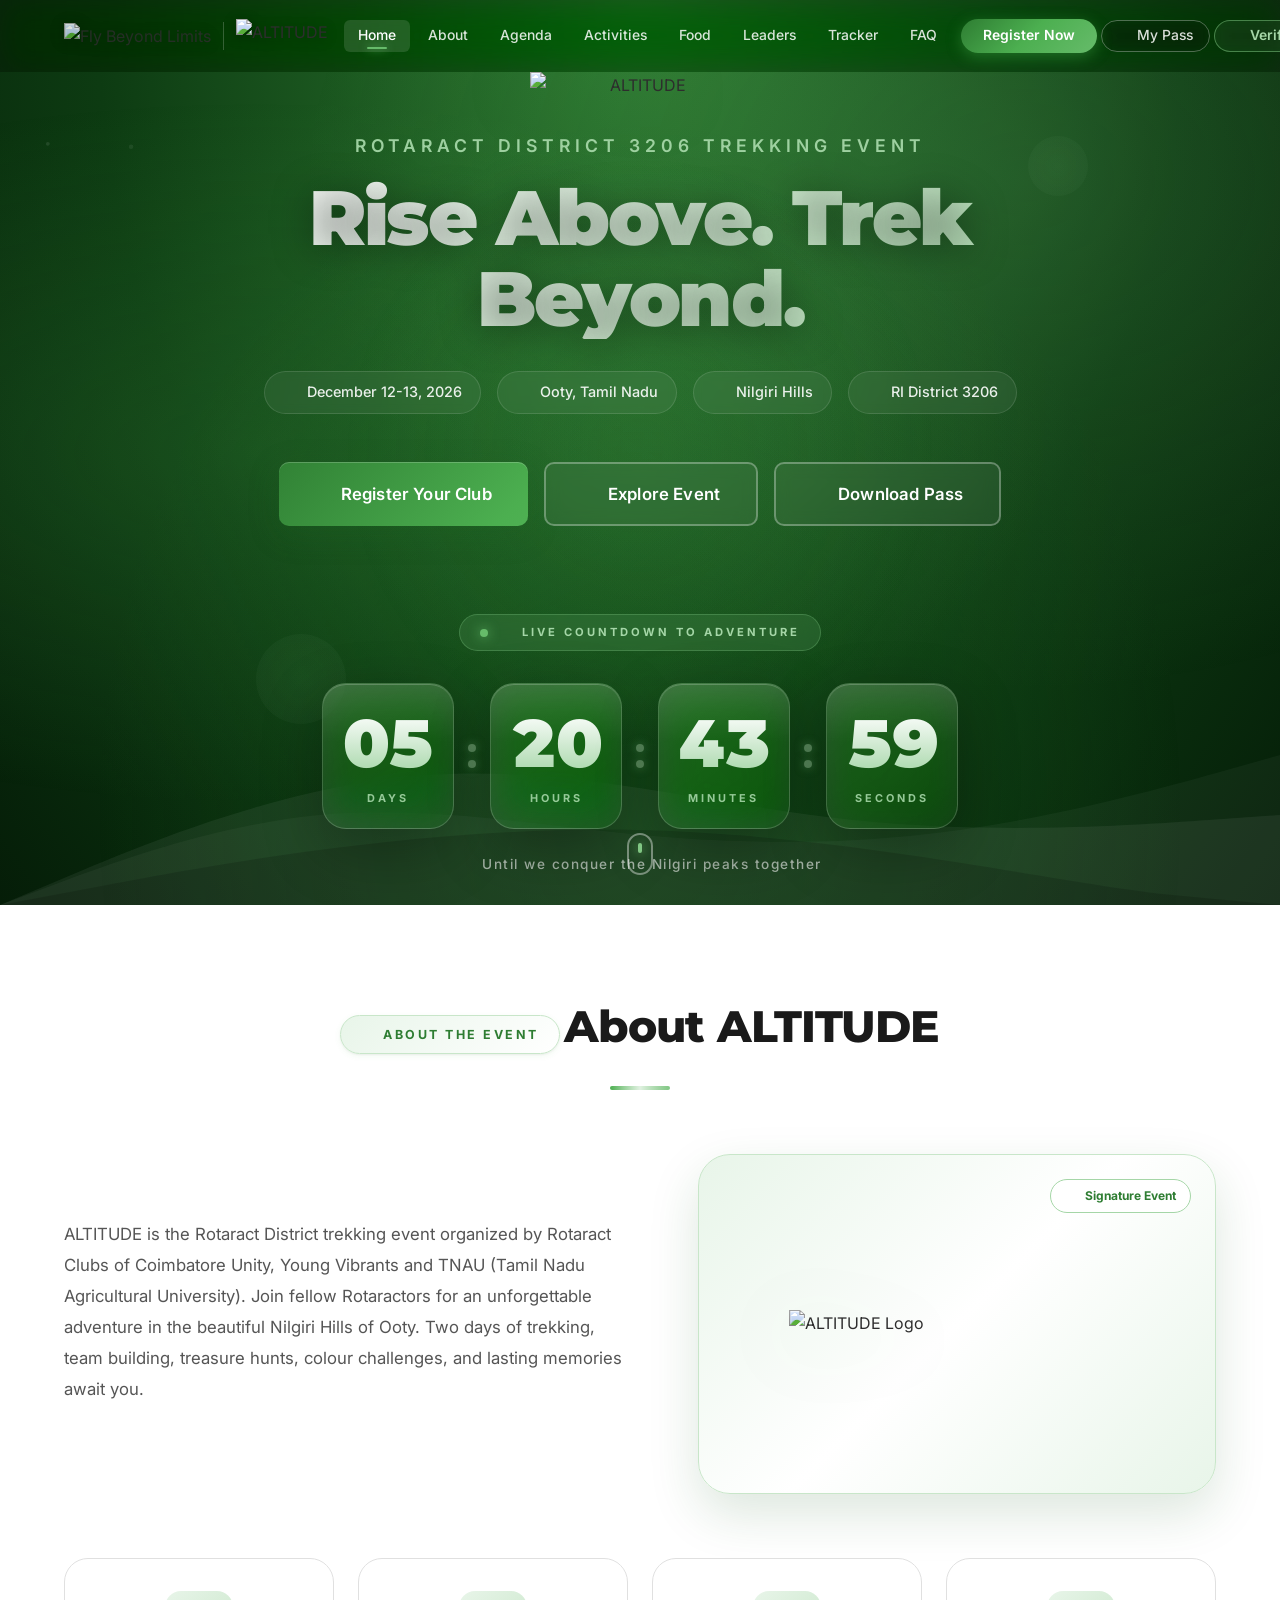
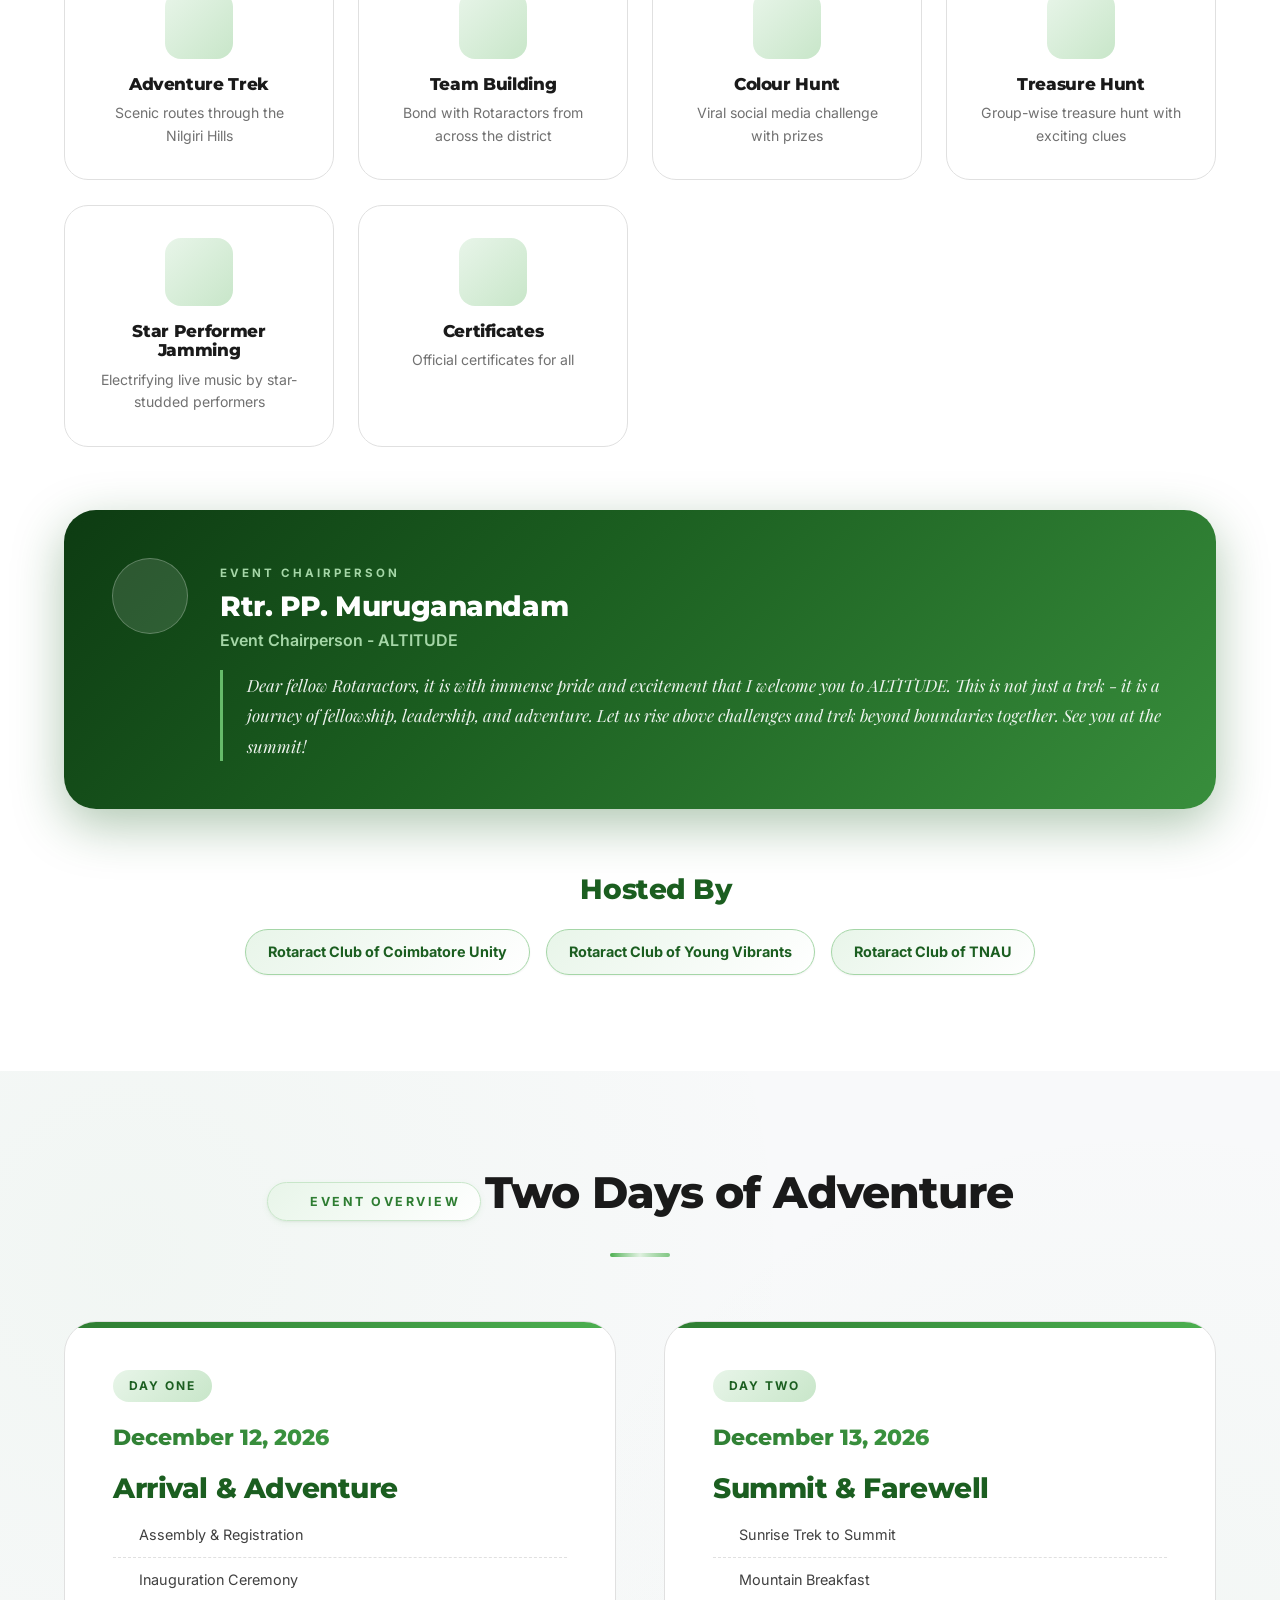
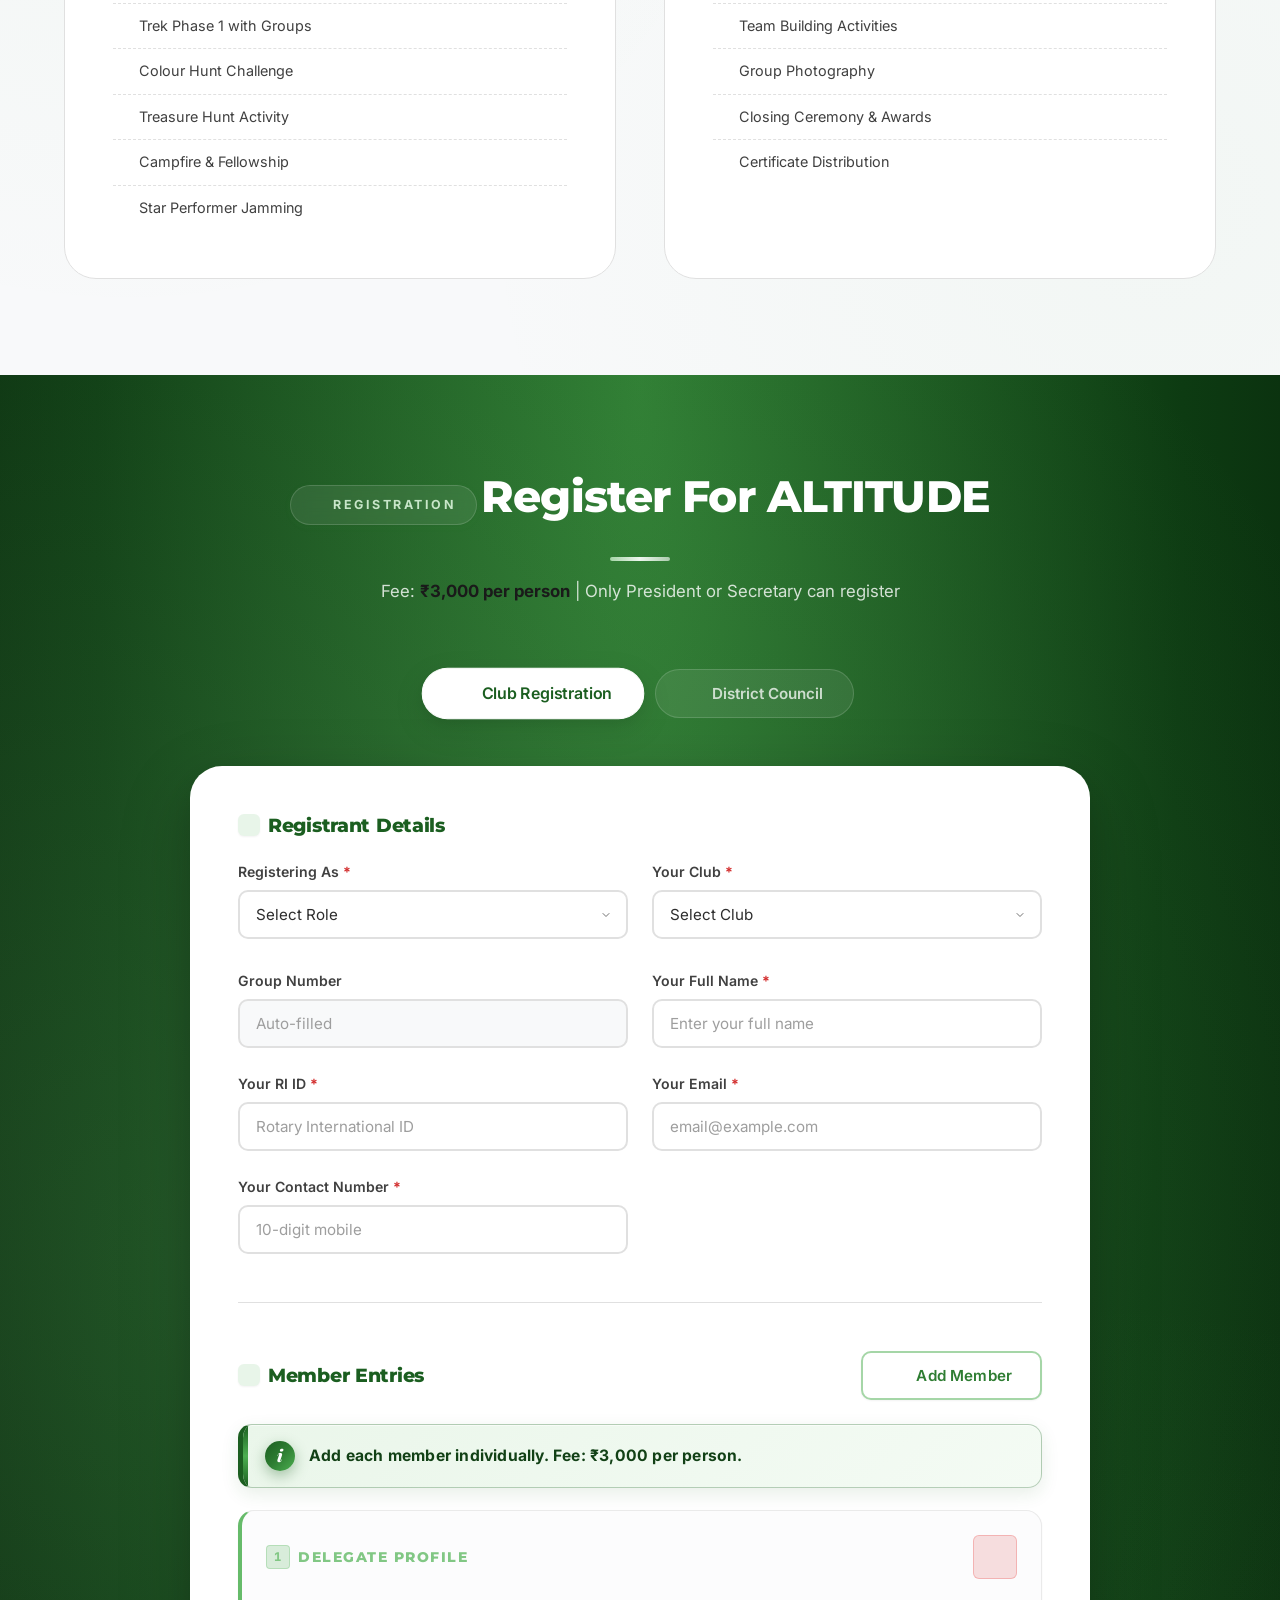
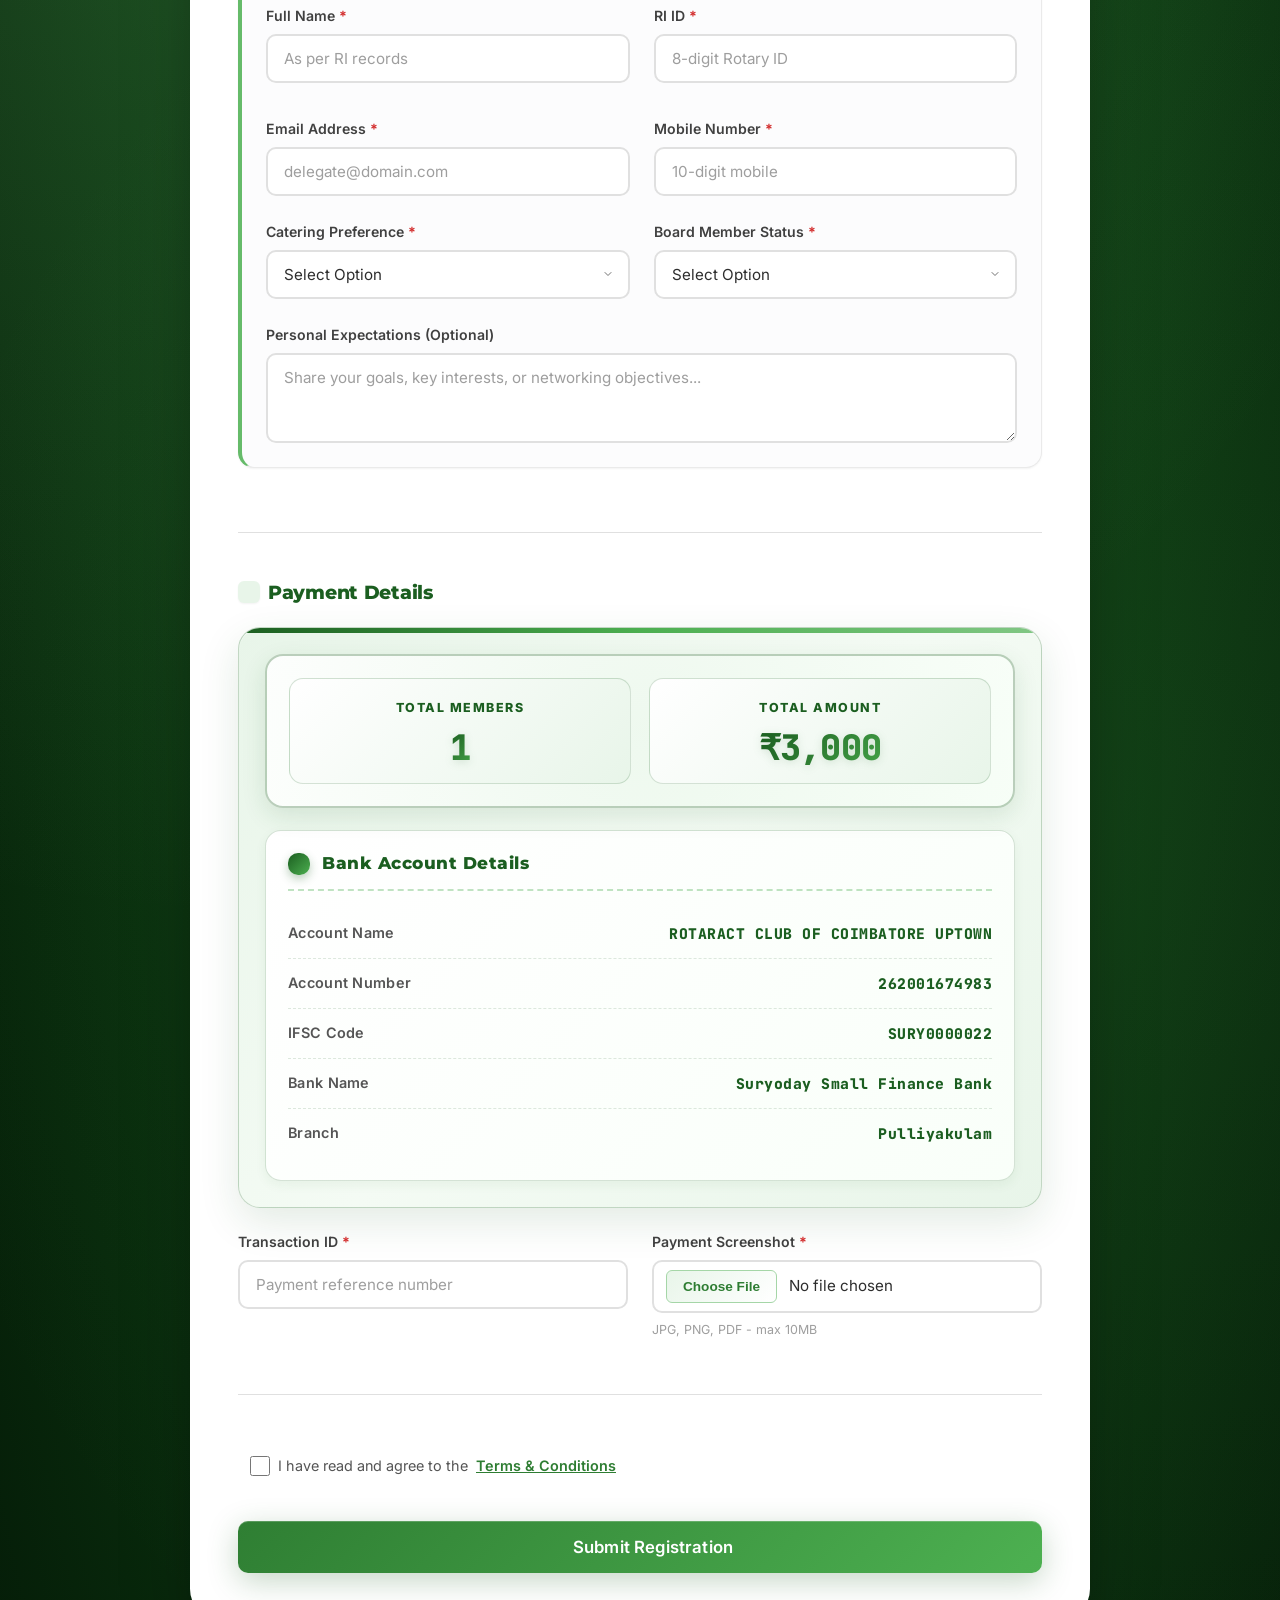
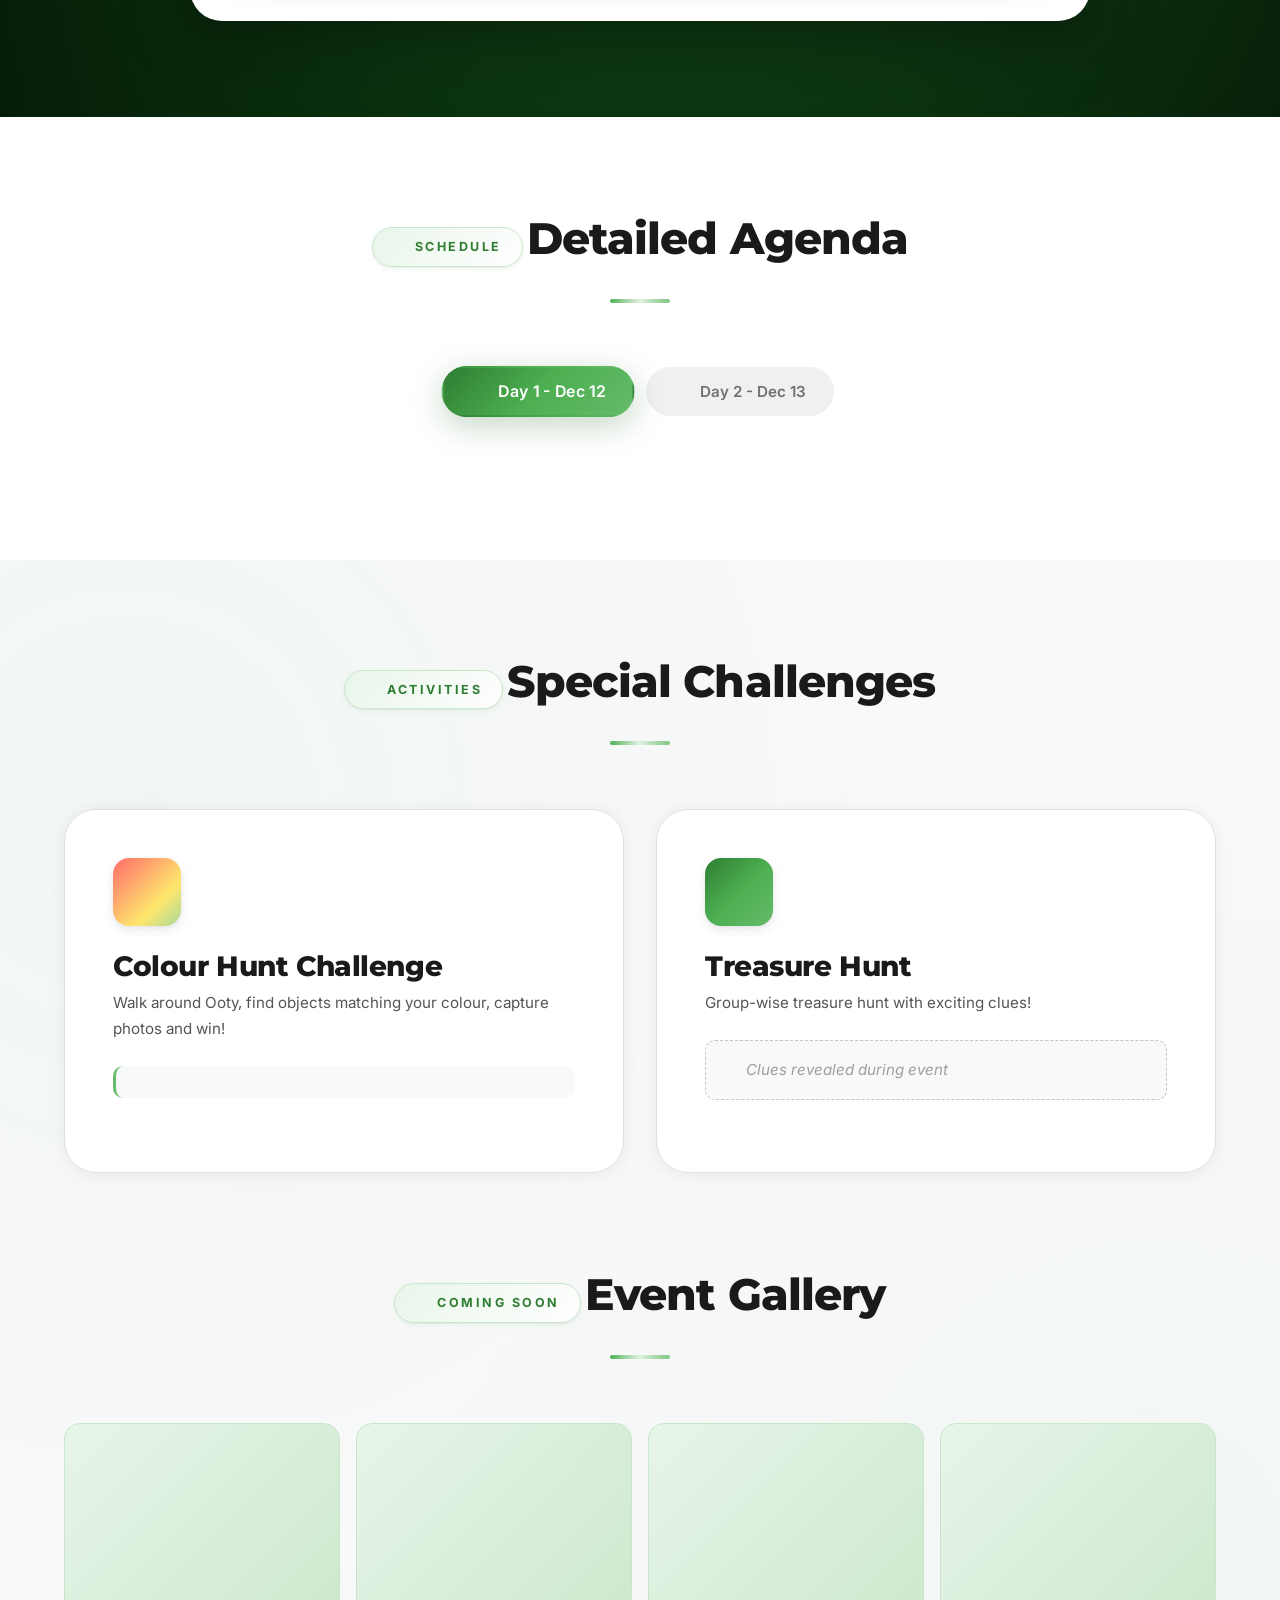
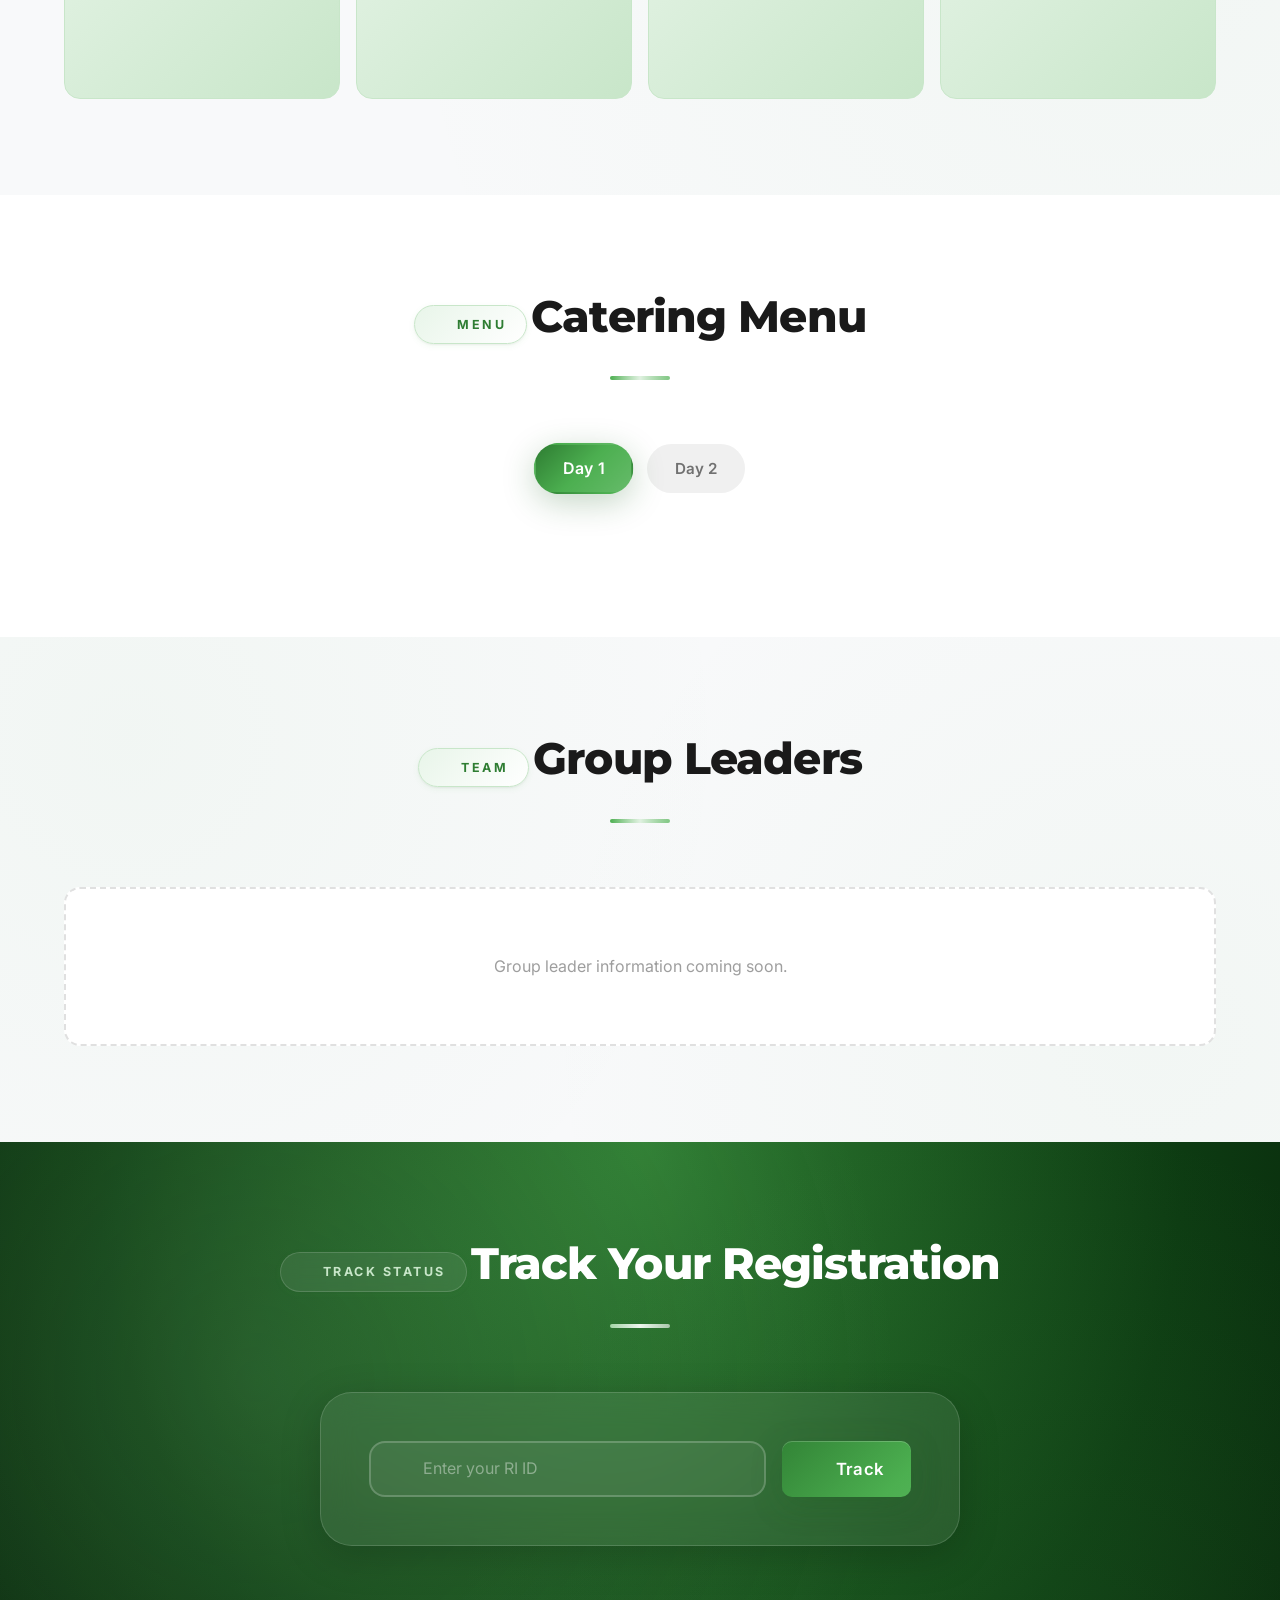
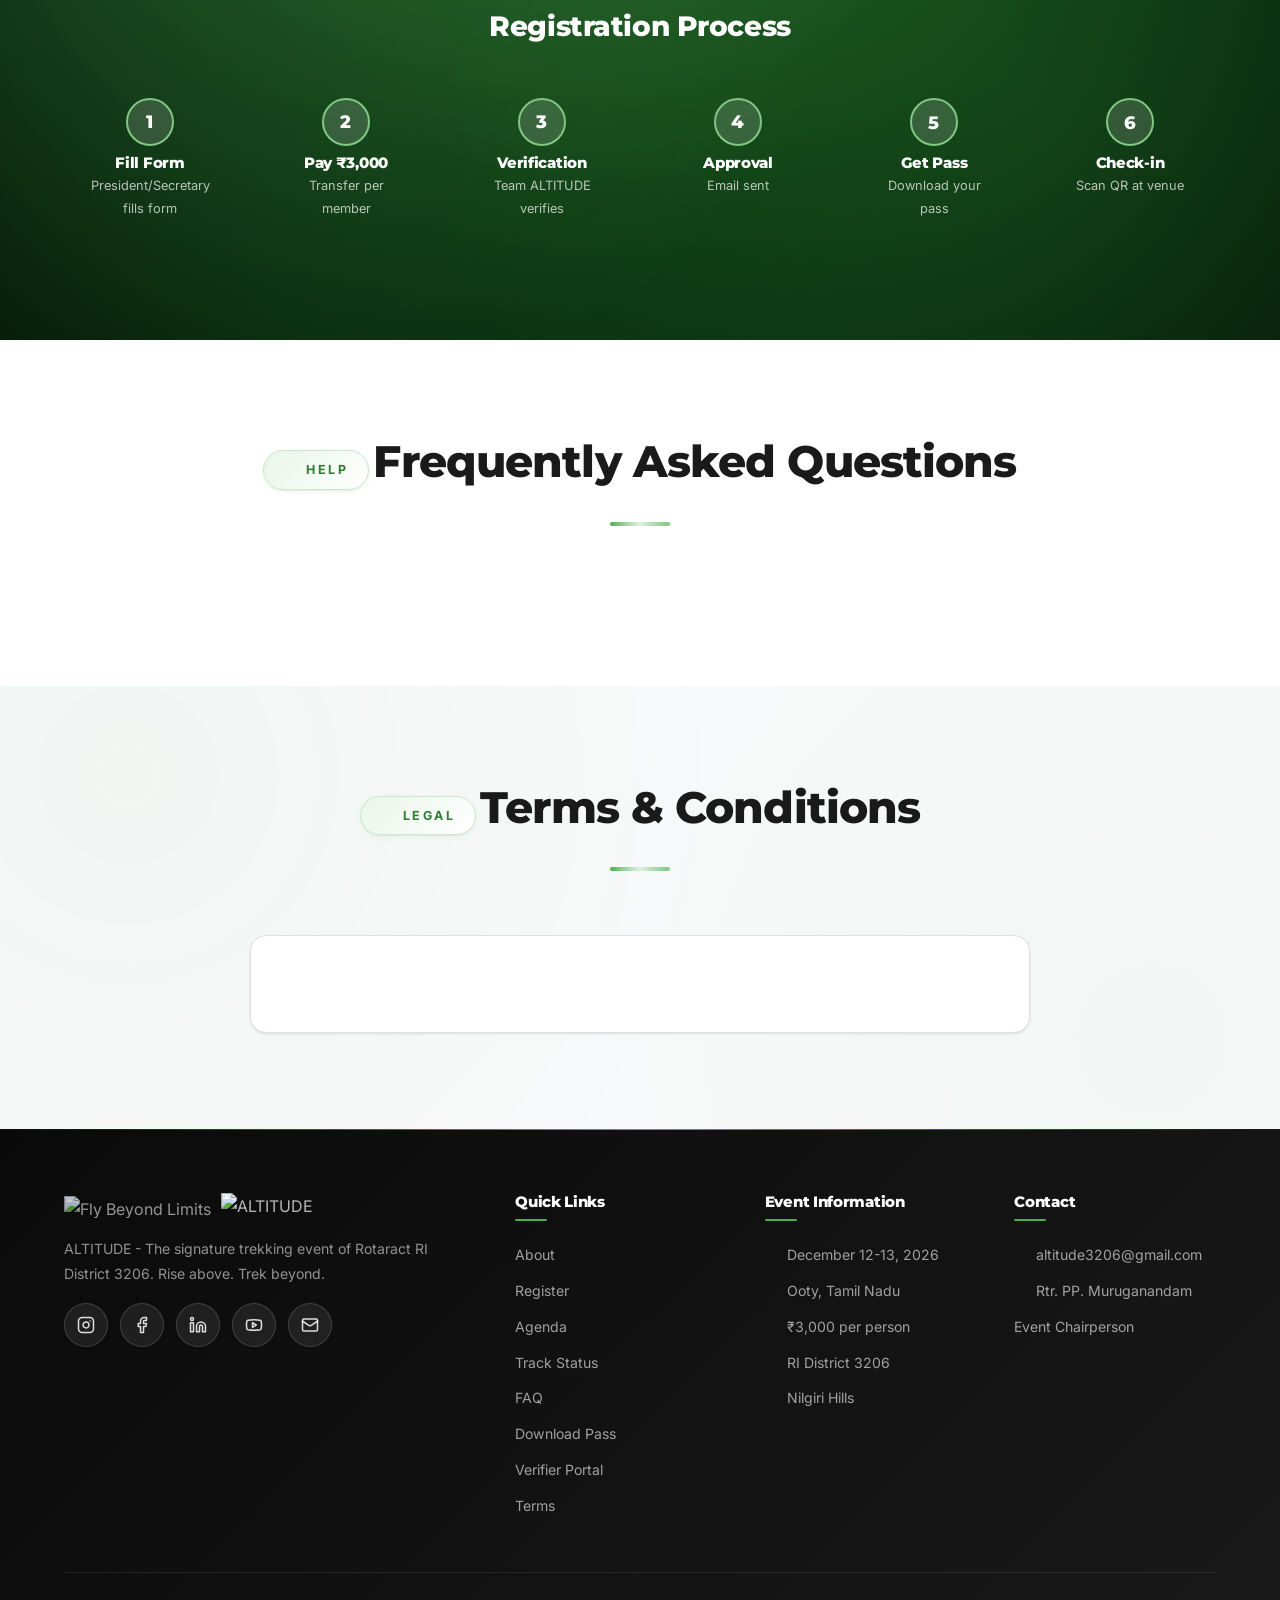
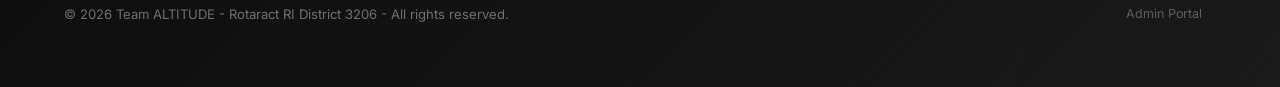
==== commit 65e89566: "Update index.html" ====
--- a/index.html
+++ b/index.html
@@ -195,7 +195,7 @@
       <div class="feature-card"><div class="feature-icon-wrap"><i data-lucide="palette"></i></div><h4>Colour Hunt</h4><p>Viral social media challenge with prizes</p></div>
       <div class="feature-card"><div class="feature-icon-wrap"><i data-lucide="map"></i></div><h4>Treasure Hunt</h4><p>Group-wise treasure hunt with exciting clues</p></div>
       <div class="feature-card"><div class="feature-icon-wrap"><i data-lucide="mic-2"></i></div><h4>Star Performer Jamming</h4><p>Electrifying live music by star-studded performers</p></div>
-      <div class="feature-card"><div class="feature-icon-wrap"><i data-lucide="award"></i></div><h4>Certificates</h4><p>Official certificates and awards for all</p></div>
+      <div class="feature-card"><div class="feature-icon-wrap"><i data-lucide="award"></i></div><h4>Certificates</h4><p>Official certificates for all</p></div>
     </div>
 
     <div class="event-chair-card" data-aos="zoom-in">
@@ -483,7 +483,7 @@
         <div class="step-item"><div class="step-num">2</div><h4>Pay ₹3,000</h4><p>Transfer per member</p></div>
         <div class="step-item"><div class="step-num">3</div><h4>Verification</h4><p>Team ALTITUDE verifies</p></div>
         <div class="step-item"><div class="step-num">4</div><h4>Approval</h4><p>Email sent</p></div>
-        <div class="step-item"><div class="step-num">5</div><h4>Get Pass</h4><p>Download with OTP</p></div>
+        <div class="step-item"><div class="step-num">5</div><h4>Get Pass</h4><p>Download your pass</p></div>
         <div class="step-item"><div class="step-num">6</div><h4>Check-in</h4><p>Scan QR at venue</p></div>
       </div>
     </div>
@@ -693,4 +693,4 @@
 });
 </script>
 </body>
-</html>+</html>
--- a/css/styles.css
+++ b/css/styles.css
@@ -413,7 +413,7 @@
   align-items: center;
   justify-content: center;
   gap: var(--space-sm);
-  padding: 13px 28px;
+  padding: 0.855em 1.842em;
   font-weight: 600;
   font-size: 0.95rem;
   border-radius: var(--radius-md);
@@ -510,8 +510,8 @@
   box-shadow: 0 12px 28px rgba(211,47,47,0.35);
 }
 
-.btn-large { padding: 16px 36px; font-size: 1.05rem; }
-.btn-small { padding: 8px 18px; font-size: 0.85rem; }
+.btn-large { padding: 0.952em 2.143em; font-size: 1.05rem; }
+.btn-small { padding: 0.588em 1.324em; font-size: 0.85rem; }
 .btn-block { width: 100%; }
 
 .btn-icon {
@@ -543,7 +543,7 @@
   font-weight: 600;
   font-size: 0.9rem;
   transition: all var(--transition-fast);
-  padding: 4px 8px;
+  padding: 0.278em 0.556em;
   border-radius: var(--radius-sm);
 }
 
@@ -2071,7 +2071,7 @@
 .form-group input[type="file"] { padding: 8px 12px; cursor: pointer; }
 
 .form-group input[type="file"]::-webkit-file-upload-button {
-  padding: 8px 16px;
+  padding: 0.588em 1.176em;
   border: 1px solid var(--green-200);
   background: var(--grad-green-light);
   color: var(--green-700);
@@ -2293,7 +2293,7 @@
   color: #fff;
   border-radius: 50%;
   font-weight: 900;
-  font-size: 17px;
+  font-size: 1.0625rem;
   font-family: var(--font-accent);
   font-style: italic;
   flex-shrink: 0;
@@ -3796,7 +3796,7 @@
   .back-to-top i,
 .back-to-top svg { width: 20px; height: 20px; }
   .form-note { font-size: 0.9rem; padding: 14px 18px; gap: 12px; }
-  .form-note::after { width: 26px; height: 26px; font-size: 15px; }
+  .form-note::after { width: 26px; height: 26px; font-size: 0.9375rem; }
   .payment-info { padding: 20px; }
   .payment-total { padding: 18px; }
   .payment-total > span { padding: 16px 12px; font-size: 0.72rem; }
@@ -3825,8 +3825,8 @@
   .hero-cta .btn { width: 100%; }
   .hero-meta { gap: var(--space-sm); }
   .meta-item { font-size: 0.85rem; padding: 6px 14px; }
-  .btn { padding: 11px 22px; font-size: 0.88rem; }
-  .btn-large { padding: 14px 28px; font-size: 0.95rem; }
+  .btn { padding: 0.781em 1.562em; font-size: 0.88rem; }
+  .btn-large { padding: 0.921em 1.842em; font-size: 0.95rem; }
   .reg-form { padding: var(--space-lg) var(--space-md); }
   .form-section { margin-bottom: var(--space-lg); padding-bottom: var(--space-lg); }
   .process-steps { grid-template-columns: 1fr 1fr; }
